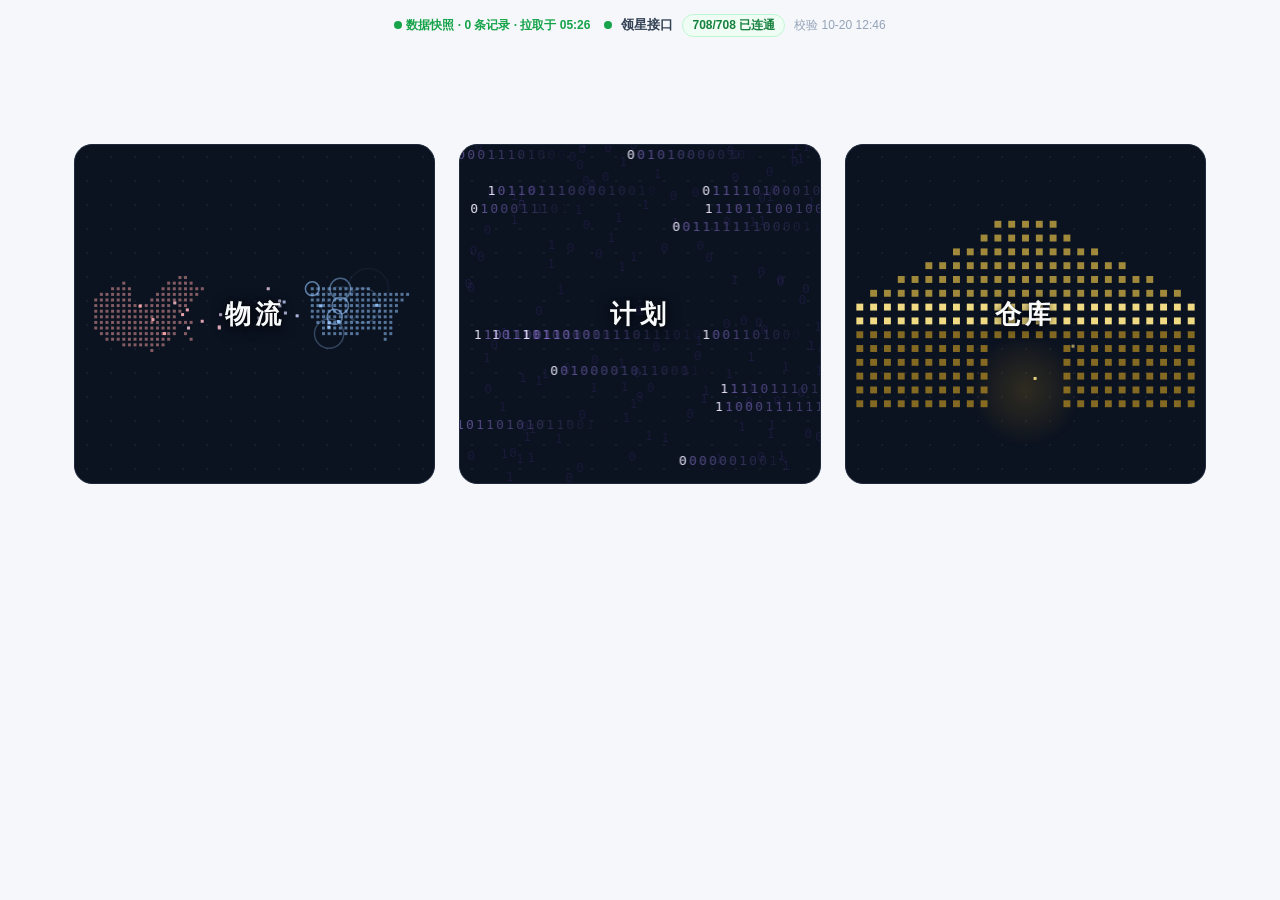
==== logistics-dashboard/dashboard/index.html @ f39ad980 "同步杉迪供应链货流系统最新版本到仓库 - 看板页面：单页静态站（仓库内为脱敏版，剔除业务数据与平台注入段） - 数据链路：共享盘发货记录为主表唯一事实源，领星 ERP 提供库存/货件/采购单/分类账 " ====
<!DOCTYPE html>
<html data-page-node-id="MhVOfF9lLgp8PEhxD1Rsa5" lang="zh-CN">
<head data-page-node-id="8DxBAGJkX2blS8YPZHe8rH">

  <meta data-page-node-id="unreSF4X33IUBxwogfCPiR" charset="UTF-8">
  <meta data-page-node-id="UX1zei6SZRvJuHXsPVFym8" content="width=device-width, initial-scale=1.0" name="viewport">
  <title>杉迪供应链货流 · 物流数据集成系统</title>
  <style data-page-node-id="QYQHDDsooqTMGailxWEiVN" data-pnid-children="C085kpVSDSmalwnov0f2uO">
:root {
  --bg: #f5f7fa;
  --card: #ffffff;
  --ink: #1f2937;
  --muted: #6b7280;
  --line: #e5e7eb;
  --accent: #2563eb;
  --accent-soft: #eff6ff;
  --west: #0ea5e9;
  --east: #f59e0b;
  --central: #10b981;
}

* { box-sizing: border-box; }

body {
  margin: 0;
  font-family: -apple-system, "Segoe UI", "PingFang SC", "Microsoft YaHei", sans-serif;
  background: var(--bg);
  color: var(--ink);
}

.topbar {
  display: flex;
  align-items: baseline;
  gap: 12px;
  padding: 16px 24px;
  background: var(--card);
  border-bottom: 1px solid var(--line);
}
.brand { font-size: 20px; font-weight: 700; }
.subtitle { color: var(--muted); font-size: 13px; }
/* 领星接口联通状态 */
.lx-bar{display:inline-flex;align-items:center;gap:9px;flex-wrap:wrap;font-size:13px;line-height:1.4}
.lx-dot{width:8px;height:8px;border-radius:50%;background:#16a34a;flex:none;animation:lxPulse 1.9s infinite}
.lx-dot.bad{background:#dc2626;animation:none}
.lx-name{color:#334155;font-weight:600}
.lx-pill{display:inline-flex;align-items:center;padding:2px 9px;border-radius:999px;background:#f0fdf4;color:#15803d;font-size:12px;font-weight:700;border:1px solid #bbf7d0;font-variant-numeric:tabular-nums}
.lx-pill.bad{background:#fef2f2;color:#b91c1c;border-color:#fecaca}
.lx-dim{color:#94a3b8;font-size:12px}
@keyframes lxPulse{0%{box-shadow:0 0 0 0 rgba(22,163,74,.5)}70%{box-shadow:0 0 0 6px rgba(22,163,74,0)}100%{box-shadow:0 0 0 0 rgba(22,163,74,0)}}

.grid {
  display: grid;
  grid-template-columns: 1fr;
  gap: 20px;
  padding: 24px;
  max-width: 860px;
  margin: 0 auto;
}

.card {
  background: var(--card);
  border: 1px solid var(--line);
  border-radius: 12px;
  padding: 20px;
  box-shadow: 0 1px 3px rgba(0,0,0,0.04);
}
.card h2 { margin: 0 0 6px; font-size: 16px; }
.hint { color: var(--muted); font-size: 13px; margin: 0 0 14px; }

/* 合并后的宽卡片 */
.card-wide { max-width: 100%; }

/* 在途地图宽屏面板（脱离 .grid，独立最大宽度） */
.wide-panel { max-width: 1280px; margin: 18px auto; padding: 16px; background: var(--card, #fff); border: 1px solid var(--line); border-radius: 12px; box-sizing: border-box; }
.wide-panel #transit-map { overflow-x: auto; }

/* 分组字段集 */
.field-group {
  border: 1px solid var(--line);
  border-radius: 10px;
  padding: 14px 16px 4px;
  margin-bottom: 12px;
  background: #fafbfc;
}
.field-group legend {
  font-size: 13px;
  font-weight: 600;
  color: var(--ink);
  padding: 0 6px;
}

.form-row {
  display: flex;
  flex-wrap: wrap;
  gap: 12px;
  margin-bottom: 12px;
}
.form-row label {
  display: flex;
  flex-direction: column;
  font-size: 12px;
  color: var(--muted);
  gap: 4px;
  flex: 1 1 120px;
}
input, select {
  padding: 8px 10px;
  border: 1px solid var(--line);
  border-radius: 8px;
  font-size: 14px;
  color: var(--ink);
  background: #fff;
}
button {
  background: var(--accent);
  color: #fff;
  border: none;
  padding: 9px 16px;
  border-radius: 8px;
  font-size: 14px;
  cursor: pointer;
}
button:hover { opacity: 0.92; }

.result { margin-top: 14px; font-size: 14px; }
.result table { width: 100%; border-collapse: collapse; margin-top: 8px; }
.result th, .result td {
  border: 1px solid var(--line);
  padding: 7px 8px;
  text-align: center;
  font-size: 13px;
  vertical-align: middle;
}
/* 二级表头：组标题加粗 + 浅色背景 */
.result th {
  background: var(--accent-soft);
  font-weight: 600;
  color: var(--ink);
  white-space: nowrap;
}
/* 二级表头的「副标题行」（"全部/普船/快船"）字号略小 */
.result tr.head-group th { font-size: 14px; background: #dbeafe; }
.result tr:not(.head-group) > th { font-size: 12px; background: var(--accent-soft); }
/* 表格数据行：居中对齐；地区列也居中 */
.result td { text-align: center; }
.result td[class^="region-"] { text-align: center; }

.region-us_west { color: var(--west); font-weight: 600; }
.region-us_east { color: var(--east); font-weight: 600; }
.region-us_central { color: var(--central); font-weight: 600; }
.region-unknown { color: var(--muted); font-weight: 600; }
.placeholder { color: var(--muted); font-style: italic; }

.footer { text-align: center; color: var(--muted); font-size: 12px; padding: 16px; }
/* —— 隐藏开发逻辑说明小字（9/29 用户要求：绑定节点保留仅隐藏，可随时恢复） —— */
.hint, .btn-hint, .sku-hint, .footer { display: none !important; }
[data-page-node-id="SNfjli6IVWQGHlzwJSJJxf"],
[data-page-node-id="VVWMikzuYMNTBccigj26ki"] { display: none !important; }

/* 未填字段高亮 */
.field-error { border-color: #ef4444 !important; box-shadow: 0 0 0 2px rgba(239,68,68,.15); }
.field-error:focus { outline: none; border-color: #ef4444; }

/* 结果信息行 */
.info-row { margin-bottom: 6px; font-size: 14px; }
.info-row.warn { color: #b45309; }
.ok-line { color: #047857; font-weight: 600; margin-bottom: 6px; }
.warn-line { color: #b45309; font-weight: 600; margin-bottom: 6px; }
/* 2026-10-07：价格未确认的货件整条不计入成本，明细行标灰以示区分 */
.result-table tr.row-unpriced td { color: #94a3b8; background: #fcfcfd; }
.result-table tr.row-unpriced td:last-child { color: #b45309; font-weight: 600; }
/* 2026-10-07：价格未确认 → 报错块 */
.cost-err { border: 1px solid #fca5a5; background: #fef2f2; border-radius: 10px;
  padding: 12px 14px; margin: 10px 0 14px; }
.cost-err-h { color: #991b1b; font-weight: 700; font-size: 13.5px; margin-bottom: 6px; }
.cost-err-b { color: #7f1d1d; font-size: 12.5px; line-height: 1.6; margin-bottom: 10px; }
.cost-err-t { background: #fff; }
.cost-err-t th { background: #fee2e2 !important; color: #7f1d1d; }
.cost-err-mf { color: #b91c1c; font-weight: 700; }

/* ⑤ SKU 成本：头条单件运费 + 匹配标签 */
.sku-headline {
  margin: 10px 0;
  padding: 12px 16px;
  background: linear-gradient(135deg, #eef4ff, #f7faff);
  border: 1px solid #cdddf5;
  border-radius: 10px;
  font-size: 20px;
  color: #0f3b73;
}
.sku-headline b { color: #0b5cab; }
.ok-tag {
  display: inline-block; margin-left: 6px; padding: 1px 8px;
  font-size: 12px; border-radius: 999px;
  background: #dcfce7; color: #047857; font-weight: 600;
}
.warn-tag {
  display: inline-block; margin-left: 6px; padding: 1px 8px;
  font-size: 12px; border-radius: 999px;
  background: #fef3c7; color: #b45309; font-weight: 600;
}

/* 导入区按钮行 / 分隔线 */
.btn-row { display: flex; align-items: center; gap: 12px; flex-wrap: wrap; margin-bottom: 10px; }
.sep { border: none; border-top: 1px dashed var(--line); margin: 16px 0; }

/* 测算按钮 + 右侧提示 */
.btn-hint-row {
  display: flex;
  align-items: center;
  justify-content: space-between;
  gap: 16px;
  flex-wrap: wrap;
  margin: 8px 0;
}
.btn-hint {
  color: var(--muted);
  font-size: 13px;
}

/* 卡片②：分类子标题 */
.cat-head {
  margin: 14px 0 6px;
  font-size: 14px;
  color: var(--accent);
  font-weight: 600;
}

/* 卡片③：品类 单选按钮行 */
.radio-row {
  display: flex;
  flex-wrap: wrap;
  gap: 14px;
  align-items: center;
  font-size: 13px;
}
.radio-opt {
  display: inline-flex;
  align-items: center;
  gap: 4px;
  cursor: pointer;
  color: var(--ink);
}
.radio-opt input[type="radio"] {
  width: auto;
  margin: 0;
}

/* ===== 卡片④：在途可视化 ===== */
.stage-chip {
  display: inline-flex;
  align-items: center;
  gap: 4px;
  padding: 2px 8px;
  border-radius: 999px;
  font-size: 12px;
  background: color-mix(in srgb, var(--c) 14%, white);
  border: 1px solid color-mix(in srgb, var(--c) 45%, white);
  color: #0f172a;
  margin-right: 6px;
}
.stage-chip b { font-weight: 700; }

/* 地图缩放控制条 */
.map-controls {
  display: flex;
  align-items: center;
  gap: 8px;
  margin: 6px 0 8px;
}
.map-controls button {
  min-width: 32px;
  height: 30px;
  padding: 0 12px;
  border: 1px solid var(--line, #cbd5e1);
  background: #ffffff;
  border-radius: 8px;
  font-size: 15px;
  font-weight: 700;
  cursor: pointer;
  color: #0f172a;
}
.map-controls button:hover { background: #f1f5f9; }
.map-controls button:active { transform: translateY(1px); }

/* 海上船舶动画：沿航线缓慢航行 */
@keyframes ship-sail {
  0%   { offset-distance: 0%; }
  100% { offset-distance: 100%; }
}
.ship-anim {
  animation: ship-sail 26s linear infinite;
}

/* SVG 内 hover 提示 */
.wh-node:hover text { font-weight: 800; }
.wh-node:hover circle { stroke-width: 3; }

/* 明细表：进仓号列等宽 */
#wh-detail table code { font-size: 11px; background: #f1f5f9; padding: 1px 4px; border-radius: 4px; }

/* ===== 卡片④：点击仓点后的 FBA 货件列表 ===== */
.wh-d-head { display: flex; align-items: baseline; gap: 10px; flex-wrap: wrap; margin: 2px 0 6px; font-size: 14px; }
.wh-title { font-size: 16px; font-weight: 700; }
.wh-region { font-size: 12px; font-weight: 700; color: var(--c, #475569); background: color-mix(in srgb, var(--c, #94a3b8) 14%, white); border: 1px solid color-mix(in srgb, var(--c, #94a3b8) 45%, white); padding: 1px 8px; border-radius: 999px; }
.wh-tot { color: var(--muted); }
.wh-tot b { color: var(--ink); }

.wh-tabs { display: flex; flex-wrap: wrap; gap: 6px; margin: 4px 0 8px; }
.wh-tab {
  font-size: 12px; padding: 3px 10px; border-radius: 999px;
  background: #fff; color: var(--ink); border: 1px solid var(--line);
  cursor: pointer; font-weight: 500;
}
.wh-tab:hover { background: #f1f5f9; }
.wh-tab b { font-weight: 700; }
.wh-tab.active { background: color-mix(in srgb, var(--c, #2563eb) 14%, white); border-color: color-mix(in srgb, var(--c, #2563eb) 55%, white); color: #0f172a; }

.wh-table-wrap {
  max-height: 320px; overflow-y: auto; margin-top: 4px;
  border: 1px solid var(--line); border-radius: 8px; background: #fff;
}
.wh-table { width: 100%; border-collapse: collapse; font-size: 12.5px; }
.wh-table thead th {
  position: sticky; top: 0; z-index: 2;
  background: #f8fafc; border-bottom: 2px solid var(--line);
  padding: 6px 8px; text-align: center; white-space: nowrap; font-weight: 600; color: var(--ink);
}
.wh-table td { border-bottom: 1px solid var(--line); padding: 5px 8px; text-align: center; vertical-align: middle; }
.wh-table tbody tr:hover { background: #f8fafc; }
.fba-code { font-size: 11px; background: #eef2ff; color: #3730a3; padding: 1px 5px; border-radius: 4px; font-weight: 600; }
.wh-table .vessel { text-align: left; max-width: 190px; font-size: 11.5px; color: #0f3b73; }
.d-arr { color: #10b981; font-weight: 600; }
.d-now { color: #f59e0b; font-weight: 700; }
.d-past { color: #94a3b8; }

/* ===== 卡片⑤：C端物流成本统计 ===== */
.cend-tabs { display: flex; flex-wrap: wrap; gap: 8px; margin: 8px 0 4px; }
.cend-tab { padding: 6px 13px; border: 1px solid var(--line); background: #fff; color: var(--ink); border-radius: 6px; cursor: pointer; font-size: 13px; font-weight: 500; }
.cend-tab:hover { background: #f1f5f9; }
.cend-tab.active { background: #2563eb; color: #fff; border-color: #2563eb; }
/* 图例 */
.cend-bars-legend { display: flex; gap: 18px; justify-content: center; align-items: center; font-size: 12px; color: var(--ink); margin: 2px 0 8px; }
.cend-lg { display: inline-flex; align-items: center; gap: 6px; }
.cend-lg i { width: 12px; height: 12px; border-radius: 3px; display: inline-block; }
.lg-25 { background: linear-gradient(180deg, #94a3b8, #64748b); }
.lg-26 { background: linear-gradient(180deg, #60a5fa, #2563eb); }

/* 柱状图：每根柱子的数值紧贴其顶部，按年份配色 */
.cend-bars { display: flex; gap: 56px; align-items: flex-end; justify-content: center; height: 260px; padding: 0 0 2px; border-bottom: 1px solid var(--line); overflow-x: auto; }
.cend-bar-col { flex: 0 0 auto; width: 100px; display: flex; flex-direction: column; justify-content: flex-end; height: 100%; }
.cend-bar-pair { display: flex; gap: 6px; align-items: flex-end; height: 100%; }
.cend-bar-unit { flex: 1; min-width: 40px; max-width: 48px; display: flex; flex-direction: column; align-items: center; justify-content: flex-end; height: 100%; }
.cend-bar-num { font-size: 10px; line-height: 1.3; margin-bottom: 6px; white-space: nowrap; }
.cend-num-25 { color: #64748b; font-weight: 600; }
.cend-num-26 { color: #2563eb; font-weight: 700; }
.cend-bar-single { width: 100%; max-width: 32px; border-radius: 4px 4px 0 0; transition: height .25s ease; min-height: 1.5%; position: relative; }
.cend-bar-25 { background: linear-gradient(180deg, #94a3b8, #64748b); }
.cend-bar-26 { background: linear-gradient(180deg, #60a5fa, #2563eb); box-shadow: 0 0 6px rgba(37,99,235,0.35); }
.cend-bar-tag { position: absolute; left: 0; right: 0; bottom: 3px; text-align: center; font-size: 9px; font-weight: 700; color: #fff; }
.cend-bar-label { font-size: 12px; color: #2563eb; font-weight: 700; margin-top: 8px; text-align: center; line-height: 1.2; }

/* 月度批次摘要卡片 */
.cend-cards { display: grid; grid-template-columns: repeat(auto-fill, minmax(220px, 1fr)); gap: 10px; margin: 6px 0; }
.cend-card { background: #f8fafc; border: 1px solid var(--line); border-radius: 8px; padding: 10px 12px; position: relative; }
.cend-card-hd { font-weight: 600; font-size: 14px; margin-bottom: 6px; color: var(--ink); display: flex; align-items: center; gap: 8px; }
.cend-card-num { display: inline-flex; align-items: center; justify-content: center; min-width: 22px; height: 22px; padding: 0 6px; background: #2563eb; color: #fff; border-radius: 11px; font-size: 12px; font-weight: 700; }
.cend-card-body { display: grid; grid-template-columns: 1fr 1fr 1fr; gap: 4px 8px; margin-bottom: 6px; }
.cend-card-stat { text-align: center; }
.cend-card-stat b { display: block; font-size: 13px; font-weight: 600; color: var(--ink); }
.cend-card-stat span { display: block; font-size: 11px; color: var(--muted); }
.cend-card-ft { font-size: 10px; color: var(--muted); border-top: 1px solid #e2e8f0; padding-top: 5px; }

/* 年度对比表格 */
.cend-metric-hd { background: #f1f5f9; font-size: 15px; font-weight: 700; }
.cend-comp-table th.cend-metric-hd { text-align: center; }
.cend-comp-table th, .cend-comp-table td { padding: 7px 10px; text-align: right; font-size: 13px; }
.cend-comp-table th:first-child, .cend-comp-table td:first-child { text-align: left; }
.cend-comp-table td:first-child { font-size: 16px; font-weight: 700; color: #2563eb; white-space: nowrap; }
.cend-col-26 { font-weight: 700; color: var(--ink); }
.t-up { color: #dc2626; font-weight: 600; }   /* 涨(红) - 成本涨=坏 */
.t-down { color: #16a34a; font-weight: 600; } /* 跌(绿) - 成本降=好 */
.cend-total-row { margin-top: 8px; font-size: 13px; }
.cend-est-tag { display: inline-block; font-size: 10px; font-weight: 600; color: #b45309; background: #fef3c7; border: 1px solid #fcd34d; border-radius: 4px; padding: 0 4px; margin-left: 4px; vertical-align: 1px; }
.cend-est-note { margin-top: 8px; font-size: 12px; color: #b45309; background: #fffbeb; border: 1px solid #fde68a; border-radius: 6px; padding: 6px 10px; }
.cend-card-hd .cend-est-tag { margin-left: 2px; }

/* ===== R1 口径提示字清理（2026-11-02） ===== */
</style>
  <style data-page-node-id="fDCrHny9kqsCMuxXLuT5m0" data-pnid-children="OgjblRI9PhjHZtt8eeHm79">
    /* 内联兜底：!important 确保即使 CSS 缓存也生效 */
    .cend-bars { height: 260px !important; gap: 56px !important; }
    .cend-bar-num { font-size: 10px !important; line-height: 1.3 !important; margin-bottom: 6px !important; }
    .cend-bar-label { font-size: 12px !important; color: #2563eb !important; font-weight: 700 !important; margin-top: 8px !important; }
    .cend-comp-table td:first-child { font-size: 16px !important; font-weight: 700 !important; color: #2563eb !important; }
    /* 弹窗内表格框线兜底：!important 防宿主样式覆盖 */
    .sp-modal-body table { width: 100% !important; border-collapse: collapse !important; margin-top: 8px !important; }
    .sp-modal-body th, .sp-modal-body td { border: 1px solid #cbd5e1 !important; padding: 7px 8px !important; text-align: center !important; font-size: 13px !important; vertical-align: middle !important; }
    .sp-modal-body th { background: #eff6ff !important; font-weight: 600 !important; color: #0f172a !important; white-space: nowrap !important; }
    .sp-modal-body tr.head-group th { background: #dbeafe !important; font-size: 14px !important; }
    .sp-modal-body tr:not(.head-group) > th { background: #eff6ff !important; font-size: 12px !important; }
    .sp-modal-body td { text-align: center !important; }
    /* ⑥ SKU 批次在途（已合并进 ② 卡片，作为子区块） */
    #sku-panel.sku-merged { margin-top: 20px !important; padding-top: 16px !important; border-top: 2px dashed #cbd5e1 !important; }
    .sku-err { background: #fef2f2 !important; border: 1px solid #fecaca !important; color: #b91c1c !important; font-size: 13px !important; padding: 9px 12px !important; border-radius: 8px !important; margin-bottom: 12px !important; line-height: 1.6 !important; }

    /* 全部在途（主表实时）汇总卡片 */
    .sku-summary { background: #fff !important; border: 1px solid #e2e8f0 !important; border-radius: 12px !important; padding: 14px 16px !important; margin-bottom: 14px !important; }
    .sku-sum-head { display: flex; align-items: baseline; justify-content: space-between; margin-bottom: 10px !important; }
    .sku-sum-title { font-size: 15px; font-weight: 700; color: #1e293b; }
    .sku-sum-sub { font-size: 12px; color: #64748b; }
    .sku-sum-big { display: flex; align-items: baseline; gap: 8px; margin-bottom: 12px !important; }
    .sku-sum-big > b { font-size: 13px; font-weight: 600; color: #475569; }
    .sku-sum-big > span { font-size: 26px; font-weight: 800; color: #1e40af; font-variant-numeric: tabular-nums; }
    .sku-sum-grid { display: grid; grid-template-columns: repeat(4, 1fr); gap: 10px; margin-bottom: 12px !important; }
    .sku-sum-cell { background: #f8fafc !important; border: 1px solid #eef2f7 !important; border-radius: 9px !important; padding: 10px !important; text-align: center; }
    .sku-sum-cell > span { display: block; font-size: 12px; color: #64748b; margin-bottom: 4px !important; }
    .sku-sum-cell > b { font-size: 18px; font-weight: 800; color: #334155; font-variant-numeric: tabular-nums; }
    .sku-sum-cell.reg > b { color: #1e40af; }
    /* —— 卡片可点击 + 下钻弹窗 —— */
    .sku-sum-cell { cursor: pointer; transition: transform 160ms ease-out, background-color 160ms ease-out, border-color 160ms ease-out; }
    .sku-sum-cell:active { transform: scale(0.98); }
    .sku-sum-cell:focus-visible { outline: 2px solid #1e40af; outline-offset: 2px; }
    @media (hover: hover) and (pointer: fine) {
      .sku-sum-cell:hover { background: #f1f5f9 !important; border-color: #dbe3ee !important; }
    }
    .sku-sum-modal { position: fixed; inset: 0; z-index: 9999; opacity: 0; visibility: hidden; pointer-events: none;
      transition: opacity 150ms ease-out, visibility 0s linear 150ms; }
    .sku-sum-modal.on { opacity: 1; visibility: visible; pointer-events: auto; transition: opacity 200ms ease-out; }
    .sku-sum-modal .ov { position: absolute; inset: 0; background: rgba(15, 23, 42, 0.45); }
    .sku-sum-modal .panel { position: absolute; left: 50%; top: 50%; transform: translate(-50%, -50%) scale(0.96);
      width: min(1040px, calc(100vw - 32px)); max-height: 84vh; display: flex; flex-direction: column;
      background: #fff; border-radius: 14px; box-shadow: 0 24px 64px rgba(15, 23, 42, 0.28);
      transition: transform 200ms ease-out; }
    .sku-sum-modal.on .panel { transform: translate(-50%, -50%) scale(1); }
    .sku-sum-modal .mhead { display: flex; align-items: center; justify-content: space-between; padding: 13px 16px 9px; }
    .sku-sum-modal .mtitle { font-size: 15px; font-weight: 700; color: #1e293b; }
    .sku-sum-modal .msub { font-size: 12px; color: #64748b; margin-left: 8px; font-weight: 400; }
    .sku-sum-modal .mclose { width: 30px; height: 30px; border: 0; border-radius: 999px; background: transparent;
      color: #64748b; font-size: 15px; line-height: 1; cursor: pointer;
      transition: transform 160ms ease-out, background-color 160ms ease-out; }
    .sku-sum-modal .mclose:hover { background: #f1f5f9; color: #1e293b; }
    .sku-sum-modal .mclose:active { transform: scale(0.94); }
    .sku-sum-modal .tblwrap { overflow: auto; border-top: 1px solid #eef2f7; }
    .sku-sum-modal table { width: 100%; border-collapse: collapse; font-size: 12.5px; }
    .sku-sum-modal th { position: sticky; top: 0; z-index: 1; background: #f8fafc; text-align: left; font-weight: 600;
      color: #64748b; padding: 8px 12px; border-bottom: 1px solid #e2e8f0; white-space: nowrap; }
    .sku-sum-modal td { padding: 7px 12px; border-bottom: 1px solid #f1f5f9; color: #334155; }
    .sku-sum-modal td.num, .sku-sum-modal th.num { text-align: right; font-variant-numeric: tabular-nums; }
    .sku-sum-modal .mfoot { padding: 9px 16px 12px; font-size: 12px; color: #64748b; border-top: 1px solid #eef2f7; }
    /* —— 「SKU 明细（在途）」改版 2026-09-30：SKU 级明细 + SPU 筛选 + 模糊搜索 + 框线 + 冻结表头/首列 —— */
    .sku-dtool { display: flex; align-items: center; gap: 10px; flex-wrap: wrap; padding: 10px 16px 8px; }
    .sku-dtool > label { font-size: 12px; color: #64748b; display: inline-flex; align-items: center; gap: 6px; white-space: nowrap; }
    .sku-dtool select, .sku-dtool input[type="text"] { padding: 7px 10px; border: 1px solid #cbd5e1; border-radius: 8px;
      font-size: 13px; font-family: inherit; background: #fff; color: #0f172a; }
    .sku-dtool select { min-width: 180px; }
    .sku-dtool input[type="text"] { flex: 1 1 260px; min-width: 220px; }
    .sku-dtool input[type="text"]:focus, .sku-dtool select:focus { outline: 2px solid #bfdbfe; outline-offset: 1px; }
    .sku-dcnt { font-size: 12px; color: #64748b; margin-left: auto; white-space: nowrap; font-variant-numeric: tabular-nums; }
    /* 框线分割 + 冻结表头 / 冻结首列（参考月份明细 .sku-table） */
    .sku-sum-modal table.sku-dtable { border-collapse: separate; border-spacing: 0; }
    .sku-sum-modal table.sku-dtable th, .sku-sum-modal table.sku-dtable td {
      border: 1px solid #cbd5e1; padding: 7px 10px; font-size: 13px; text-align: center; vertical-align: middle;
      background: #fff; line-height: 1.4; box-sizing: border-box; }
    .sku-sum-modal table.sku-dtable thead th { position: sticky; top: 0; z-index: 3; background: #eff6ff;
      font-weight: 600; color: #0f172a; white-space: nowrap; }
    .sku-sum-modal table.sku-dtable th.sku-dsku, .sku-sum-modal table.sku-dtable td.sku-dsku {
      position: sticky; left: 0; z-index: 2; background: #fff; text-align: left; white-space: nowrap;
      font-weight: 700; color: #1e293b; min-width: 170px; }
    .sku-sum-modal table.sku-dtable thead th.sku-dsku { z-index: 4; background: #eff6ff; }
    .sku-sum-modal table.sku-dtable th.sku-dname, .sku-sum-modal table.sku-dtable td.sku-dname {
      text-align: left; color: #475569; min-width: 150px; max-width: 280px; }
    .sku-sum-modal table.sku-dtable td.sku-dname { overflow: hidden; text-overflow: ellipsis; white-space: nowrap; }
    .sku-sum-modal table.sku-dtable th.sku-dnum, .sku-sum-modal table.sku-dtable td.sku-dnum {
      text-align: right; font-variant-numeric: tabular-nums; min-width: 82px; }
    .sku-sum-modal table.sku-dtable td { color: #334155; }
    .sku-sum-modal table.sku-dtable tbody tr:hover td { background: #f8fafc; }
    .sku-sum-modal table.sku-dtable tbody tr:hover td.sku-dsku { background: #f1f5f9; }
    .sku-sum-modal table.sku-dtable td.sku-dempty { color: #94a3b8; padding: 18px 10px; }

    @media (prefers-reduced-motion: reduce) {
      .sku-sum-cell, .sku-sum-modal, .sku-sum-modal .panel, .sku-sum-modal .mclose { transition: none; }
    }
    /* 卡片下钻样式结束 */

    /* 月份卡片横排 */
    .sku-month-row { display: flex; gap: 10px; overflow-x: auto; padding: 4px 0 16px; -webkit-overflow-scrolling: touch; }
    .sku-month-row::-webkit-scrollbar { height: 6px; }
    .sku-month-row::-webkit-scrollbar-thumb { background: #cbd5e1; border-radius: 3px; }
    .sku-month-card { flex: 0 0 140px; padding: 14px 12px; border: 2px solid #e2e8f0; border-radius: 12px; background: #fff; cursor: pointer; text-align: center; transition: all .2s; font-family: inherit; }
    .sku-month-card:hover { border-color: #3b82f6; box-shadow: 0 4px 12px rgba(59,130,246,.15); transform: translateY(-2px); }
    .sku-month-card:active { transform: translateY(0); }
    .sku-mc-title { font-size: 18px; font-weight: 800; color: #1e40af; margin-bottom: 8px; }
    .sku-mc-stats { display: flex; flex-direction: column; gap: 4px; font-size: 12px; color: #64748b; }
    .sku-mc-stats span b { color: #334155; font-weight: 700; }

    /* 弹窗内工具栏 & 芯片 */
    .sku-mtoolbar { display: flex; gap: 8px; flex-wrap: wrap; align-items: center; margin-bottom: 10px; }
    .sku-mtoolbar input[type="text"], .sku-mtoolbar select { padding: 7px 10px; border: 1px solid #cbd5e1; border-radius: 8px; font-size: 13px; }
    .sku-mtoolbar button[type="button"] { padding: 7px 14px; border: 1px solid #cbd5e1; border-radius: 8px; background: #f1f5f9; cursor: pointer; font-size: 13px; font-family: inherit; }
    .sku-mtoolbar button[type="button"]:hover { background: #e2e8f0; }
    .sku-btn-primary { background: #2563eb !important; color: #fff !important; border-color: #1d4ed8 !important; font-weight: 700 !important; }
    .sku-btn-primary:hover { background: #1d4ed8 !important; }
    .sku-btn-xls { background: #16a34a !important; border-color: #15803d !important; }
    .sku-btn-xls:hover { background: #15803d !important; }
    .sku-mchips { display: flex; gap: 6px; flex-wrap: wrap; margin-bottom: 12px; }
    .sku-mtip { font-size: 12px; color: #94a3b8; margin-top: 8px; }

    /* 批次横向对比表 */
    /* sku-scroll-x 不能再有 overflow，否则会创建滚动容器，sticky 失效 */
    .sku-scroll-x { margin: 0 -4px; padding: 0 4px 8px; }
    .sku-scroll-x::-webkit-scrollbar { height: 6px; }
    .sku-scroll-x::-webkit-scrollbar-thumb { background: #cbd5e1; border-radius: 3px; }
    .sku-compare { border-collapse: separate; border-spacing: 0; width: 100%; min-width: 600px; }
    .sku-compare thead th { position: sticky; top: 0; z-index: 2; background: #f8fafc !important; }
    .sku-cmetric { text-align: left !important; font-weight: 700 !important; color: #334155 !important; min-width: 90px; position: sticky; left: 0; z-index: 1; background: #fff !important; }
    .sku-col-batch, .sku-col-total { text-align: center !important; min-width: 100px; white-space: nowrap; font-size: 13px !important; vertical-align: middle !important; }
    .sku-col-total { background: #eff6ff !important; font-weight: 800 !important; color: #1e40af !important; border-left: 2px solid #bfdbfe !important; }
    /* 双面板冻结：上 4 行冻结头（不滚） / 下 SKU 数据独立垂直滚 */
    .sku-grid-wrap { display: flex; flex-direction: column; max-height: 62vh; border: 1px solid #cbd5e1; border-radius: 8px; overflow: hidden; background: #fff; }
    .sku-grid-frozen { flex: 0 0 auto; overflow: hidden; background: #f8fafc; position: relative; z-index: 2; }
    .sku-grid-data-wrap { flex: 1 1 auto; overflow-x: hidden; overflow-y: auto; position: relative; }
    .sku-table { width: 100% !important; border-collapse: separate !important; border-spacing: 0; table-layout: fixed; }
    .sku-table th, .sku-table td { border: 1px solid #cbd5e1 !important; padding: 7px 10px !important; font-size: 13px !important; text-align: center !important; vertical-align: middle !important; box-sizing: border-box; line-height: 1.4; }
    .sku-grid-frozen .sku-table th { background: #eff6ff !important; font-weight: 600 !important; white-space: nowrap !important; }
    .sku-grid-frozen .sku-sumrow td { background: #f8fafc !important; font-weight: 600 !important; color: #475569 !important; }
    .sku-gmetric { text-align: left !important; font-weight: 700 !important; color: #334155 !important; min-width: 160px; max-width: 200px; white-space: nowrap; overflow: hidden; text-overflow: ellipsis; }
    .sku-fba-h { min-width: 130px; max-width: 180px; text-align: left !important; }
    .sku-fba-cell { font-weight: 600 !important; color: #475569 !important; font-size: 12px !important; max-width: 180px; white-space: nowrap; overflow: hidden; text-overflow: ellipsis; }
    .sku-fba-cell:hover { background: #fef3c7 !important; cursor: help; }
    /* FBA 悬浮气泡 */
    /* R1 口径提示字清理（2026-11-02）：删空后不留空行 */
    .sku-hint:empty, .placeholder:empty { display: none !important; }
    .sku-fba-tooltip { position: absolute; z-index: 99999; background: rgba(255, 255, 255, .68); color: #16212e; border: 1px solid rgba(255, 255, 255, .65); border-radius: 10px; padding: 10px 14px; -webkit-backdrop-filter: blur(20px) saturate(180%); backdrop-filter: blur(20px) saturate(180%); box-shadow: 0 12px 32px rgba(15,23,42,.16), 0 1px 2px rgba(15,23,42,.05), inset 0 1px 0 rgba(255,255,255,.9); max-width: 320px; max-height: 320px; overflow: auto; user-select: text; -webkit-user-select: text; font-size: 12.5px; line-height: 1.6; }
    .sku-fba-tooltip-title { color: #0d3b5c; font-weight: 700; font-size: 12px; margin-bottom: 6px; padding-bottom: 5px; border-bottom: 1px solid rgba(15,23,42,.12); user-select: none; }
    .sku-fba-tooltip-list { font-family: Consolas, 'Courier New', monospace; }
    .sku-fba-tooltip-item { padding: 2px 0; cursor: text; }
    .sku-fba-tooltip-item:hover { color: #0d3b5c; background: rgba(13,59,92,.08); padding-left: 4px; padding-right: 4px; margin: 0 -4px; border-radius: 3px; }
    /* ===== SKU 批次在途 · 数据格子悬停卡片 v4（白色磨砂玻璃，2026-11-02）===== */
    /* 母版 = .sku-fba-tooltip（货件编号气泡）；这里只放宽尺寸 + 补结构类，不改视觉。 */
    .sku-cell-tip { max-width: 380px; max-height: 340px; padding: 12px 14px; }
    .sku-cell-tip-head { display: grid; grid-template-columns: 1fr 56px 56px; gap: 8px;
      font-size: 11px; color: #5c6b7a; padding-bottom: 6px; margin-bottom: 8px;
      border-bottom: 1px solid rgba(15,23,42,.12); }
    .sku-cell-tip-head span:nth-child(2), .sku-cell-tip-head span:nth-child(3) { text-align: right; }
    .sku-cell-tip-item { display: grid; grid-template-columns: 1fr 56px 56px; gap: 8px;
      align-items: center; padding: 3px 0; font-size: 12.5px; }
    .sku-cell-tip-item:hover { color: #0d3b5c; background: rgba(13,59,92,.08); margin: 0 -4px;
      padding-left: 4px; padding-right: 4px; border-radius: 3px; }
    .sku-cell-tip-fba { display: flex; align-items: center; gap: 5px; min-width: 0;
      font-family: Consolas, 'Courier New', monospace; color: #16212e; }
    .sku-cell-tip-fba .sku-fba-dot { flex: none; }
    .sku-cell-tip-ship { color: #16212e; text-align: right; font-variant-numeric: tabular-nums; }
    .sku-cell-tip-in { text-align: right; font-variant-numeric: tabular-nums; }
    .sku-cell-tip-in.in { color: #10b981; }
    .sku-cell-tip-in.tr { color: #97a4b0; }
    .sku-cell-tip-total { display: flex; align-items: baseline; gap: 8px;
      border-top: 1px solid rgba(15,23,42,.12); margin-top: 6px; padding-top: 6px;
      font-size: 11px; color: #5c6b7a; }
    .sku-cell-tip-total span:nth-child(2) { flex: 1; text-align: right; }
    .sku-cell-tip-total span:nth-child(3) { font-size: 13px; font-weight: 700; color: #0d3b5c;
      text-align: right; font-variant-numeric: tabular-nums; }
    .sku-grid-frozen .sku-gmetric { background: #f1f5f9 !important; text-align: center !important; }
    .sku-grid-data .sku-gmetric { background: #fff !important; text-align: center !important; }
    .sku-col-batch, .sku-col-total { text-align: center !important; min-width: 100px; white-space: nowrap; }
    .sku-col-total { background: #eff6ff !important; font-weight: 800 !important; color: #1e40af !important; }
    .sku-grid-data .sku-num { text-align: center !important; font-size: 13px !important; vertical-align: middle !important; }
    .sku-total { font-weight: 700 !important; }
    .ks-nav { max-width: 1280px; margin: 12px auto 0; display: flex; flex-wrap: wrap; gap: 8px; }
    .ks-nav a { font-size: 12px; font-weight: 600; padding: 4px 12px; border-radius: 999px; border: 1px solid var(--line); background: #fff; color: #1e40af; text-decoration: none; }
    .ks-nav a:hover { background: #eff6ff; }
    .sku-chips { display: flex; flex-wrap: wrap; gap: 8px; margin: 10px 0 14px; }
    .sku-chip { font-size: 12px; padding: 3px 10px; border-radius: 999px; border: 1px solid var(--line); background: var(--accent-soft, #eff6ff); font-weight: 600; }
    .sku-chip.clickable { cursor: pointer; color: #1e40af; font-family: inherit; transition: all .15s; }
    .sku-chip.clickable:hover { background: #dbeafe !important; border-color: #93c5fd !important; }
    .sku-chip.active { background: #2563eb !important; color: #fff !important; border-color: #2563eb !important; }
    .sku-crumb { font-size: 12px !important; color: #64748b !important; margin: 0 0 10px !important; line-height: 1.8 !important; }
    .sku-crumb-tip { font-size: 12px; font-weight: 700; color: #334155; align-self: center; }
    .sku-back { font-size: 11px !important; padding: 2px 9px !important; border-radius: 999px !important; border: 1px solid #cbd5e1 !important; background: #f8fafc !important; color: #334155 !important; cursor: pointer; margin-right: 4px; }
    .sku-back:hover { background: #e2e8f0 !important; }
    .sku-table tr.row-click { cursor: pointer; }
    .sku-table tr.row-click:hover td { background: #f0f7ff !important; }
    .arr-yes { color: #16a34a !important; font-weight: 700 !important; }
    .arr-est { color: #d97706 !important; font-weight: 600 !important; }
    .arr-no { color: #94a3b8 !important; }
    .sku-legend { font-weight: 500 !important; color: #64748b !important; background: transparent !important; border-color: transparent !important; }
    .sku-toolbar { display: flex; gap: 10px; flex-wrap: wrap; align-items: center; margin-bottom: 12px; }
    .sku-toolbar input[type="text"], .sku-toolbar select { padding: 7px 10px; border: 1px solid var(--line); border-radius: 8px; font-size: 13px; }
    .sku-stage { display: inline-block; padding: 1px 8px; border-radius: 6px; font-size: 11px; font-weight: 700; white-space: nowrap; }
    .stage-signed { background: #dcfce7 !important; color: #166534 !important; }
    .stage-mixed { background: #ede9fe !important; color: #5b21b6 !important; }
    .stage-atport { background: #fef3c7 !important; color: #92400e !important; }
    .stage-sea { background: #dbeafe !important; color: #1e40af !important; }
    .stage-noship { background: #f1f5f9 !important; color: #475569 !important; }
    .stage-unmatched { background: #fee2e2 !important; color: #991b1b !important; }
    .sku-scroll { max-height: 62vh; overflow: auto; }
    .sku-table { width: 100% !important; border-collapse: collapse !important; margin-top: 8px !important; }
    .sku-table th, .sku-table td { border: 1px solid #cbd5e1 !important; padding: 7px 10px !important; font-size: 13px !important; text-align: center !important; vertical-align: middle !important; }
    .sku-table th { background: #eff6ff !important; font-weight: 600 !important; white-space: nowrap !important; position: sticky; top: 0; }
    .sku-table td:first-child { white-space: nowrap; }
    .sku-pager { margin-top: 10px; display: flex; gap: 8px; align-items: center; justify-content: center; font-size: 13px; }
    .sku-pager button { padding: 5px 14px; border: 1px solid var(--line); background: transparent; border-radius: 8px; cursor: pointer; color: var(--ink, #111); }
    .sku-hint { color: var(--muted); font-size: 12px; margin-top: 6px; }
  </style>
<style data-page-node-id="mHvJoAC1R1fjU0qDQoqMnc" data-pnid-children="la9gEl4zpNgbicnRZWFufe">
      .live-dot { display:inline-block; width:8px; height:8px; border-radius:50%; background:#16a34a; margin-right:4px; animation: livePulse 1.6s infinite; }
      @keyframes livePulse { 0%{opacity:1} 50%{opacity:.35} 100%{opacity:1} }
      .snapshot-tag { display:inline-block; background:#fef3c7; color:#92400e; border:1px solid #fbbf24; border-radius:6px; font-size:11px; padding:1px 8px; margin-left:8px; font-weight:600; }
      /* ①② 卡片同行横排，⑥ 在 ② 下方，③ 独占整行 */
      .grid { grid-template-columns: 1fr 1fr !important; max-width: 1280px !important; }
      #card-avg { grid-column: 1 / -1; }
      @media (max-width: 960px) { .grid { grid-template-columns: 1fr !important; } }
      /* 测算结果模态浮层 */
      .sp-modal-overlay { position: fixed; inset: 0; background: rgba(15,23,42,.45); display: none; align-items: flex-start; justify-content: center; z-index: 99999; padding: 5vh 16px 24px; overflow-y: auto; }
      .sp-modal-overlay.sp-open { display: flex; }
      .sp-modal { background: var(--card, #fff); border: 1px solid var(--line); border-radius: 14px; width: 100%; max-width: 1200px; box-shadow: 0 24px 64px rgba(0,0,0,.28); animation: spModalIn .18s ease-out; }
      @keyframes spModalIn { from { transform: translateY(14px); opacity: 0; } to { transform: none; opacity: 1; } }
      .sp-modal-head { display: flex; align-items: center; justify-content: space-between; padding: 12px 20px; border-bottom: 1px solid var(--line); }
      .sp-modal-title { font-size: 16px; font-weight: 700; }
      .sp-modal-close { border: 1px solid var(--line); background: transparent; border-radius: 8px; width: 32px; height: 32px; font-size: 16px; line-height: 1; cursor: pointer; color: var(--ink, #111); display: flex; align-items: center; justify-content: center; padding: 0; flex: 0 0 32px; }
      .sp-modal-close:hover { background: var(--accent-soft, #eff6ff); }
      .sp-modal-body { padding: 18px 20px; max-height: 74vh; overflow-y: auto; font-size: 14px; }
      /* 弹窗内表格：与 .result 表格同款框线分列 */
      .sp-modal-body table { width: 100%; border-collapse: collapse; margin-top: 8px; }
      .sp-modal-body th, .sp-modal-body td {
        border: 1px solid var(--line);
        padding: 7px 8px;
        text-align: center;
        font-size: 13px;
        vertical-align: middle;
      }
      .sp-modal-body th { background: var(--accent-soft); font-weight: 600; color: var(--ink); white-space: nowrap; }
      .sp-modal-body tr.head-group th { font-size: 14px; background: #dbeafe; }
      .sp-modal-body tr:not(.head-group) > th { font-size: 12px; background: var(--accent-soft); }
      .sp-modal-body td { text-align: center; }
      .sp-modal-body td[class^="region-"] { text-align: center; }
      /* ①② 原地结果容器改由弹窗承载（容器节点保留，仅隐藏） */
      #freight-result, #sku-cost-result { display: none; }
    </style>
    <style data-page-node-id="Zik10QpC5LfshmXIS2gHC3" data-pnid-children="kEIbFoPh8nGceUV4RviFJ4">
/* ===== lv1 一级页门禁：默认只显示两张一级卡；点「物流」展开看板 / 点「计划」显示空占位 ===== */
/* 货流中台只属于一级首页：locked 时显示；进入物流/计划/仓库任一功能层一律隐藏（三种入口行为一致） */
body.lv1-locked > *:not(#lv1Menu):not(#lv1Status):not(#flowMate){display:none !important;}
body:not(.lv1-locked) #flowMate{display:none !important;}
body.lv1-plan > *:not(#lv1Menu):not(#lv1PlanLayer){display:none !important;}
body.lv1-wh > *:not(#lv1Menu):not(#lv1WhLayer){display:none !important;}
body.lv1-locked #lv1Menu{margin-top:16vh;}

/* ===== lv1 首页状态条：实时连接 + 领星接口（只在 lv1 一级首页显示，功能页不显示） ===== */
#lv1Status{display:none;}
body.lv1-locked #lv1Status{
  position:fixed;top:14px;left:0;right:0;z-index:80;
  display:flex;align-items:center;justify-content:center;gap:14px;flex-wrap:wrap;
  line-height:1.4;pointer-events:none;
}
body.lv1-locked #lv1Status #live-status{margin-left:0 !important;}

.lv1-plan-layer{display:none;max-width:1180px;margin:18px auto 40px;padding:0 24px;}
body.lv1-plan .lv1-plan-layer{display:block;}
.lv1-wh-layer{display:none;max-width:1180px;margin:18px auto 40px;padding:0 24px;}
body.lv1-wh .lv1-wh-layer{display:block;}
.lv1-plan-head{display:flex;flex-direction:column;gap:6px;margin:6px 0 14px;}
.lv1-plan-title{font-size:22px;font-weight:700;color:#334155;letter-spacing:3px;}
.lv1-plan-sub{font-size:13px;color:#94a3b8;letter-spacing:1px;}
.lv1-base-grid{display:grid;grid-template-columns:1fr 1fr;gap:18px;}
.lv1-base-card{background:#fff;border:1px solid #e2e8f0;border-radius:14px;padding:16px 18px;box-shadow:0 1px 3px rgba(15,23,42,.05);}
.lv1-base-h{margin:0 0 10px;font-size:15px;font-weight:700;color:#1e293b;display:flex;align-items:center;gap:8px;flex-wrap:wrap;}
.lv1-base-tag{font-size:11px;font-weight:600;color:#64748b;background:#f1f5f9;border-radius:999px;padding:2px 10px;letter-spacing:.5px;}
.lv1-base-body{font-size:13px;color:#334155;}
/* 计划层内的功能⑥「SKU 批次在途」（DOM 移入 FBA 库存卡内部空位）：融入宿主卡——透明底无边框，仅虚线分隔；2id 选择器压过 .sku-merged 的 !important */
#lv1PlanLayer #sku-panel.sku-in-plan{background:transparent !important;border:0 !important;border-top:1px dashed #cbd5e1 !important;border-radius:0 !important;padding:0 !important;padding-top:14px !important;margin-top:14px !important;box-shadow:none !important;}
/* 计划模式下放行 SKU v4 挂 body 的浮层（FBA tooltip / 导出兜底框），否则被门禁隐藏 */
body.lv1-plan > .sku-fba-tooltip{display:block !important;}
body.lv1-plan > #sku-csv-overlay{display:flex !important;}
.lv1-base-body table{width:100%;border-collapse:collapse;font-size:12px;}
.lv1-base-body th,.lv1-base-body td{border-bottom:1px solid #eef2f7;padding:6px 8px;text-align:right;white-space:nowrap;}
.lv1-base-body th:first-child,.lv1-base-body td:first-child{text-align:left;}
.lv1-base-body thead th{background:#f8fafc;color:#475569;font-weight:600;}
.lv1-base-body tr.lv1-total td{font-weight:700;border-top:2px solid #e2e8f0;background:#f8fafc;}
.lv1-base-empty{border:1.5px dashed #cbd5e1;border-radius:10px;background:#f8fafc;color:#94a3b8;font-size:12px;line-height:1.9;padding:18px;text-align:center;}
.lv1-base-note{margin-top:8px;font-size:11px;color:#94a3b8;line-height:1.7;}
@media (max-width:860px){ .lv1-base-grid{grid-template-columns:1fr;} }
/* ===== 仓库层（#lv1WhLayer）：本地仓库存明细 + FBA 仓库明细 ===== */
#lv1WhLayer .wh-block{margin-top:22px;}
#lv1WhLayer .wh-block:first-of-type{margin-top:0;}
#lv1WhLayer .wh-bar{display:flex;align-items:center;gap:10px;flex-wrap:wrap;margin:0 0 12px;}
#lv1WhLayer .wh-bar .lv1-base-h{margin:0;}
#lv1WhLayer .wh-bar-spacer{flex:1 1 auto;}
#lv1WhLayer .wh-chip{font:inherit;font-size:12px;padding:4px 12px;border-radius:999px;cursor:pointer;
  border:1px solid #e2e8f0;background:#fff;color:#475569;white-space:nowrap;}
#lv1WhLayer .wh-chip:hover{border-color:#cbd5e1;color:#1e293b;}
#lv1WhLayer .wh-chip.on{background:#1e293b;border-color:#1e293b;color:#f8fafc;font-weight:600;}
#lv1WhLayer .wh-search{font:inherit;font-size:12px;padding:5px 11px;border-radius:8px;width:190px;
  border:1px solid #e2e8f0;color:#334155;background:#fff;}
#lv1WhLayer .wh-search:focus{outline:none;border-color:#94a3b8;}
#lv1WhLayer .wh-pager{display:flex;align-items:center;gap:10px;flex-wrap:wrap;margin-top:12px;font-size:12px;color:#64748b;}
#lv1WhLayer .wh-pager button{font:inherit;font-size:12px;padding:4px 12px;border-radius:8px;cursor:pointer;
  border:1px solid #e2e8f0;background:#fff;color:#334155;}
#lv1WhLayer .wh-pager button:disabled{opacity:.4;cursor:default;}
#lv1WhLayer .wh-scroll{overflow-x:auto;}
#lv1WhLayer .wh-scroll table{min-width:100%;}
#lv1WhLayer .wh-num{font-variant-numeric:tabular-nums;}
#lv1WhLayer .wh-money{font-variant-numeric:tabular-nums;}
#lv1WhLayer .wh-dim{color:#94a3b8;}
#lv1WhLayer .wh-bar-note{font-size:11px;color:#94a3b8;line-height:1.7;margin-top:8px;}
/* 库龄分段条：>180 天标红，90~180 标橙，其余灰蓝 */
#lv1WhLayer .wh-age{display:flex;height:8px;border-radius:999px;overflow:hidden;background:#f1f5f9;min-width:180px;}
#lv1WhLayer .wh-age i{display:block;height:100%;}
#lv1WhLayer .wh-age i.a1{background:#cbd5e1;}
#lv1WhLayer .wh-age i.a2{background:#93c5fd;}
#lv1WhLayer .wh-age i.a3{background:#fbbf24;}
#lv1WhLayer .wh-age i.a4{background:#fb7185;}
#lv1WhLayer .wh-age i.a5{background:#e11d48;}
#lv1WhLayer .wh-age-key{font-size:11px;color:#94a3b8;margin-top:6px;line-height:1.8;}
#lv1WhLayer .wh-age-key b{font-weight:600;color:#475569;}
@media (max-width:860px){ #lv1WhLayer .wh-search{width:100%;} }
/* ===== 本地仓汇总 / 库龄结构 两卡放大（2026-10-21 用户要求）：单列全宽 + 更大字号与库龄条 ===== */
/* ===== 合并卡：国内仓库数量与库龄结构汇总（2026-10-21） ===== */
#lv1WhLayer #whLocalMerged{padding:26px 30px 24px;}
#lv1WhLayer .wh-m-head{display:flex;align-items:baseline;gap:12px;flex-wrap:wrap;}
#lv1WhLayer .wh-m-head h1{margin:0;font-size:21px;font-weight:700;letter-spacing:.2px;color:#16212e;}
#lv1WhLayer .wh-m-tag{font-size:12px;color:#97a4b0;font-variant-numeric:tabular-nums;padding:2px 9px;border:1px solid #e6ebf0;border-radius:999px;}
#lv1WhLayer .wh-kpis{display:flex;gap:52px;flex-wrap:wrap;margin:22px 0 2px;}
#lv1WhLayer .wh-kpi{min-width:150px;}
#lv1WhLayer .wh-kpi b{display:block;font-size:32px;line-height:1.12;font-weight:700;letter-spacing:-.4px;color:#0d3b5c;font-variant-numeric:tabular-nums;font-feature-settings:'tnum';}
#lv1WhLayer .wh-kpi b.warn{color:#c8102e;}
#lv1WhLayer .wh-kpi u{text-decoration:none;font-size:12px;font-weight:400;color:#5c6b7a;margin-left:3px;}
#lv1WhLayer .wh-kpi span{display:block;margin-top:3px;font-size:12.5px;color:#5c6b7a;}
#lv1WhLayer .wh-meta{margin:14px 0 0;font-size:12.5px;color:#97a4b0;}
#lv1WhLayer .wh-meta i{font-style:normal;color:#5c6b7a;font-variant-numeric:tabular-nums;}
#lv1WhLayer .fm-hero-l .wh-kpis{display:grid;grid-template-columns:1fr 1fr;gap:20px 28px;margin:0;}
#lv1WhLayer .fm-hero-l .wh-kpi{min-width:0;}
#lv1WhLayer .fm-hero-l .wh-meta{margin:16px 0 0;}
#lv1WhLayer .fm-hero-l .wh-meta i{white-space:nowrap;}
#lv1WhLayer .wh-key div{transform:translateX(-50%);text-align:center;padding:0 2px;}
#lv1WhLayer .wh-key em{font-size:11px;letter-spacing:0;}
#lv1WhLayer .wh-key strong{font-size:14.5px;}
#lv1WhLayer .wh-age-wrap{margin:26px 0 6px;}
#lv1WhLayer .wh-sec-t{font-size:13px;font-weight:700;color:#5c6b7a;margin-bottom:12px;letter-spacing:.3px;}
#lv1WhLayer .wh-bar{position:relative;height:22px;border-radius:5px;overflow:hidden;background:#cfd8e0;}
#lv1WhLayer .wh-bar i{position:absolute;top:0;height:100%;box-sizing:border-box;}
#lv1WhLayer .wh-bar i + i{box-shadow:inset 2px 0 0 #fff;}
#lv1WhLayer .wh-bar i b{box-sizing:border-box;width:100%;height:100%;font-size:11.5px;font-weight:700;color:#fff;display:flex;align-items:center;justify-content:center;font-variant-numeric:tabular-nums;}

    
    
    #lv1WhLayer .wh-key{position:relative;height:46px;margin-top:9px;}
#lv1WhLayer .wh-key div{position:absolute;top:0;box-sizing:border-box;padding:0 6px;text-align:center;}
#lv1WhLayer .wh-key em{display:block;font-style:normal;font-size:11.5px;color:#97a4b0;white-space:nowrap;}
#lv1WhLayer .wh-key strong{display:block;font-size:15px;font-weight:700;color:#16212e;font-variant-numeric:tabular-nums;font-feature-settings:'tnum';letter-spacing:-.2px;}
#lv1WhLayer .wh-tbl-wrap{margin-top:24px;overflow-x:auto;}
#lv1WhLayer #whLocalMerged table{width:100%;border-collapse:collapse;min-width:760px;}
#lv1WhLayer #whLocalMerged th,#lv1WhLayer #whLocalMerged td{padding:11px 14px;white-space:nowrap;}
#lv1WhLayer #whLocalMerged thead th{font-size:12px;font-weight:600;color:#5c6b7a;letter-spacing:.4px;text-align:right;border-bottom:1px solid #d8e0e7;padding-bottom:9px;}
#lv1WhLayer #whLocalMerged thead th:first-child{text-align:left;}
#lv1WhLayer #whLocalMerged thead th.sep,#lv1WhLayer #whLocalMerged td.sep{border-left:1px solid #e6ebf0;}
#lv1WhLayer #whLocalMerged tbody td{text-align:right;font-variant-numeric:tabular-nums;font-feature-settings:'tnum';font-size:15px;font-weight:600;color:#16212e;}
#lv1WhLayer #whLocalMerged tbody td:first-child{text-align:left;font-weight:500;font-size:15px;}
#lv1WhLayer #whLocalMerged tbody td.sep{padding-left:20px;}
#lv1WhLayer #whLocalMerged tbody tr + tr td{border-top:1px solid #e6ebf0;}
#lv1WhLayer #whLocalMerged tbody tr:hover td{background:#fafcfd;}
#lv1WhLayer #whLocalMerged u{text-decoration:none;font-size:11px;font-weight:400;color:#97a4b0;margin-left:3px;}
#lv1WhLayer #whLocalMerged tfoot td{text-align:right;font-variant-numeric:tabular-nums;font-feature-settings:'tnum';font-size:15.5px;font-weight:700;color:#16212e;padding:12px 14px;border-top:2px solid #d8e0e7;background:#f8fafb;}
#lv1WhLayer #whLocalMerged tfoot td:first-child{text-align:left;}
#lv1WhLayer #whLocalMerged tfoot td.sep{padding-left:20px;}
#lv1WhLayer .wh-pct{font-weight:700;}
#lv1WhLayer .wh-pct.hi{color:#c8102e;}
#lv1WhLayer .wh-pct.mid{color:#b8791a;}
#lv1WhLayer .wh-pct.lo{color:#5c6b7a;}
#lv1WhLayer .wh-note{margin-top:14px;font-size:11.5px;color:#97a4b0;line-height:1.75;}








/* ===== 国内仓库容占用 · 体积口径剖面（2026-10-27）· 深蓝=已用 / 白虚线=可存放上限 / 红=超出 ===== */
#lv1WhLayer .wh-vol{margin:26px 0 4px;padding-top:22px;border-top:1px solid #eef2f6;}
#lv1WhLayer .wh-vol-head{display:flex;align-items:baseline;gap:12px;flex-wrap:wrap;margin-bottom:4px;}
#lv1WhLayer .wh-vol-head h2{margin:0;font-size:15px;font-weight:700;color:#16212e;letter-spacing:.3px;}
#lv1WhLayer .wh-vol-grid{display:grid;grid-template-columns:1.6fr 1fr;gap:26px;align-items:start;}
#lv1WhLayer .wh-vol-l{min-width:0;}
#lv1WhLayer .wh-vol-r{min-width:0;border-left:1px solid #eef2f6;padding-left:26px;}
#lv1WhLayer .wh-vol-svg{width:100%;height:auto;display:block;}
#lv1WhLayer .wh-vol-kpis{display:grid;grid-template-columns:1fr 1fr;gap:16px 26px;margin:0 0 4px;}
#lv1WhLayer .wh-vol-kpi b{display:block;font-size:26px;line-height:1.15;font-weight:700;letter-spacing:-.4px;color:#0d3b5c;font-variant-numeric:tabular-nums;font-feature-settings:'tnum';}
#lv1WhLayer .wh-vol-kpi b.free{color:#0a7f74;}
#lv1WhLayer .wh-vol-kpi b.warn{color:#d92b3f;}
#lv1WhLayer .wh-vol-kpi u{text-decoration:none;font-size:12px;font-weight:400;color:#5c6b7a;margin-left:3px;}
#lv1WhLayer .wh-vol-kpi span{display:block;margin-top:3px;font-size:12.5px;color:#5c6b7a;}
#lv1WhLayer .wh-vol-rows{display:grid;gap:9px;margin:14px 0 0;padding:14px 0 0;border-top:1px solid #eef2f6;}
#lv1WhLayer .wh-vol-rows div{display:flex;align-items:baseline;gap:9px;font-size:12.5px;color:#5c6b7a;}
#lv1WhLayer .wh-vol-rows b{margin-left:auto;color:#16212e;font-variant-numeric:tabular-nums;font-weight:600;}
#lv1WhLayer .wh-vol-rows b.warn{color:#d92b3f;}
#lv1WhLayer .v-axis{font-size:11px;fill:#8b98a4;font-family:-apple-system,"Segoe UI","PingFang SC","Microsoft YaHei",sans-serif;}
#lv1WhLayer .v-top{font-size:12.5px;font-weight:700;fill:#16212e;font-family:-apple-system,"Segoe UI","PingFang SC","Microsoft YaHei",sans-serif;}
#lv1WhLayer .v-used{font-size:19px;font-weight:700;fill:#ffffff;font-family:-apple-system,"Segoe UI","PingFang SC","Microsoft YaHei",sans-serif;}
#lv1WhLayer .v-used2{font-size:13px;font-weight:600;fill:#d5e7f7;font-family:-apple-system,"Segoe UI","PingFang SC","Microsoft YaHei",sans-serif;}
#lv1WhLayer .v-side{font-size:12.5px;font-weight:700;fill:#16212e;font-family:-apple-system,"Segoe UI","PingFang SC","Microsoft YaHei",sans-serif;}
#lv1WhLayer .v-side2{font-size:10.5px;fill:#8b98a4;font-family:-apple-system,"Segoe UI","PingFang SC","Microsoft YaHei",sans-serif;}
#lv1WhLayer .v-over{font-size:12.5px;font-weight:700;fill:#d92b3f;font-family:-apple-system,"Segoe UI","PingFang SC","Microsoft YaHei",sans-serif;}
@media (max-width:1180px){
  #lv1WhLayer .wh-vol-grid{grid-template-columns:1fr;}
  #lv1WhLayer .wh-vol-r{border-left:none;padding-left:0;border-top:1px solid #eef2f6;padding-top:18px;}
}
/* ===== FBA 合并卡（2026-10-21）：店铺筛选 + 店铺汇总 + 仓库分布 + 库龄 ===== */
#lv1WhLayer #whFbaByShop{padding:26px 30px 24px;}
#lv1WhLayer .fm-head{display:flex;align-items:baseline;gap:12px;flex-wrap:wrap;}
#lv1WhLayer .fm-head h1{margin:0;font-size:21px;font-weight:700;letter-spacing:.2px;color:#16212e;}
#lv1WhLayer .fm-tag{font-size:12px;color:#97a4b0;font-variant-numeric:tabular-nums;padding:2px 9px;border:1px solid #e6ebf0;border-radius:999px;}
#lv1WhLayer .fm-chips{display:flex;gap:8px;flex-wrap:wrap;margin:16px 0 0;align-items:center;}
/* 店铺徽标（§4.1）：文字 + 左侧 3px 色条，不做整行填色 */
#lv1WhLayer .fm-shop-badge{display:inline-flex;align-items:center;gap:6px;height:22px;
  padding:0 9px;border:1px solid #e6ebf0;border-radius:4px;background:#f2f6f9;
  font-size:12px;font-weight:600;color:#16212e;line-height:1;white-space:nowrap;
  max-width:132px;overflow:hidden;text-overflow:ellipsis;}
#lv1WhLayer .fm-shop-badge i{width:3px;height:12px;border-radius:2px;flex:none;}
#lv1WhLayer .fm-chips em{font-style:normal;font-size:12.5px;color:#97a4b0;margin-right:4px;}
#lv1WhLayer .fm-chip{font:inherit;font-size:12.5px;font-weight:500;height:28px;padding:0 14px;border-radius:14px;cursor:pointer;border:1px solid #e6ebf0;background:#fff;color:#5c6b7a;}
#lv1WhLayer .fm-chip:hover{border-color:#c3ced8;color:#16212e;}
#lv1WhLayer .fm-chip.on{background:#0d3b5c;border-color:#0d3b5c;color:#fff;font-weight:600;}
#lv1WhLayer .fm-hero{display:grid;grid-template-columns:1fr 1fr;gap:26px;align-items:start;margin:20px 0 6px;}
#lv1WhLayer .fm-hero-l{min-width:0;}
#lv1WhLayer .fm-hero-l .fm-kpis{display:grid;grid-template-columns:1fr 1fr;gap:20px 28px;margin:0;}
#lv1WhLayer .fm-hero-l .fm-kpi{min-width:0;}
#lv1WhLayer .fm-hero-note{margin:16px 0 0;font-size:11.5px;color:#97a4b0;line-height:1.7;}
#lv1WhLayer .fm-hero-r{min-width:0;border-left:1px solid #eef2f6;padding-left:26px;}
#lv1WhLayer .fm-hero.one{grid-template-columns:1fr;}
#lv1WhLayer .fm-hero.one .fm-hero-r{display:none;}
#lv1WhLayer .fm-pie-head{font-size:12.5px;font-weight:700;color:#5c6b7a;letter-spacing:.3px;margin-bottom:12px;}
#lv1WhLayer .fm-pie-head small{font-weight:400;color:#97a4b0;margin-left:8px;}
#lv1WhLayer .fm-pie-body{display:flex;gap:20px;align-items:center;}
#lv1WhLayer .fm-pie{position:relative;width:184px;flex:none;}
#lv1WhLayer .fm-pie-svg{width:184px;height:184px;display:block;overflow:visible;}
#lv1WhLayer .fm-pie-svg path{transform-box:view-box;transform-origin:100px 100px;transition:transform .18s ease,opacity .18s ease;cursor:pointer;stroke:#fff;stroke-width:1.2;}
#lv1WhLayer .fm-pie-svg path.on{transform:scale(1.08);}
#lv1WhLayer .fm-pie-svg path.dim{opacity:.3;}
#lv1WhLayer .fm-pie-tip{position:absolute;z-index:9;display:none;padding:7px 10px;background:#0d3b5c;color:#fff;border-radius:8px;font-size:11.5px;line-height:1.5;pointer-events:none;box-shadow:0 8px 20px rgba(13,59,92,.24);max-width:230px;white-space:nowrap;}
#lv1WhLayer .fm-pie-tip b{display:block;font-weight:700;}
#lv1WhLayer .fm-pie-tip em{font-style:normal;color:#bcd3e6;font-variant-numeric:tabular-nums;}
#lv1WhLayer .fm-pie{z-index:1;}
.fm-hero-r{position:relative;}
body.fm-drill-open{transition:padding-right .2s ease-out;}
.fm-drill{position:fixed;top:0;right:0;bottom:0;z-index:991;width:min(520px,94vw);
  background:#fff;border-left:1px solid #d7dfe7;box-shadow:-18px 0 46px rgba(13,59,92,.22);
  display:flex;flex-direction:column;overflow:hidden;
  animation:fmDrillIn .2s ease-out;}
@keyframes fmDrillIn{from{transform:translateX(100%);}to{transform:translateX(0);}}
/* 宽屏：页面整体左移让出抽屉位置，饼图不被遮挡 */
@media (min-width:1300px){
  body.fm-drill-open{padding-right:540px;}
}
/* 窄屏：改为底部抽屉，避免遮住饼图 */
@media (max-width:1299px){
  body.fm-drill-open{padding-right:0;}
  .fm-drill{top:auto;left:0;right:0;bottom:0;width:auto;height:min(62vh,560px);
    border-left:0;border-top:1px solid #d7dfe7;border-radius:14px 14px 0 0;
    box-shadow:0 -18px 46px rgba(13,59,92,.22);animation:fmDrillUp .2s ease-out;}
  @keyframes fmDrillUp{from{transform:translateY(100%);}to{transform:translateY(0);}}
}
.fm-drill[hidden]{display:none;}
.fm-drill-h{display:flex;align-items:baseline;gap:9px;padding:11px 14px 9px;background:#f7f9fb;border-bottom:1px solid #e6ebf0;}
.fm-drill-h b{font-size:14px;font-weight:700;color:#0d3b5c;}
.fm-drill-h span{font-size:11.5px;color:#97a4b0;font-variant-numeric:tabular-nums;}
.fm-drill-x{margin-left:auto;width:22px;height:22px;border:0;border-radius:6px;background:transparent;
  color:#8b98a4;font-size:15px;line-height:1;cursor:pointer;padding:0;}
.fm-drill-x:hover{background:#e9eef3;color:#16212e;}
.fm-drill-b{flex:1;min-height:0;overflow:auto;}
.fm-drill table{width:100%;border-collapse:collapse;table-layout:fixed;}
.fm-drill th:first-child,.fm-drill td:first-child{width:40%;}
.fm-drill td:first-child{overflow:hidden;text-overflow:ellipsis;}
.fm-drill th:last-child,.fm-drill td:last-child{padding-right:18px;}
.fm-drill th{position:sticky;top:0;background:#fff;font-size:11.5px;font-weight:600;color:#5c6b7a;
  text-align:right;padding:8px 8px;border-bottom:1px solid #d8e0e7;white-space:nowrap;overflow:hidden;text-overflow:ellipsis;}
.fm-drill th:first-child{text-align:left;}
.fm-drill td{font-size:12.5px;color:#16212e;text-align:right;padding:7px 8px;
  border-bottom:1px solid #f0f4f7;font-variant-numeric:tabular-nums;font-feature-settings:'tnum';white-space:nowrap;}
.fm-drill td:first-child{text-align:left;font-weight:600;color:#0d3b5c;}
.fm-drill tr:last-child td{border-bottom:0;}
.fm-drill-empty{padding:18px 14px;font-size:12px;color:#97a4b0;text-align:center;}
#lv1WhLayer .fm-pie-svg path{cursor:pointer;}
#lv1WhLayer .fm-pie-empty{width:184px;height:184px;display:flex;align-items:center;justify-content:center;font-size:12.5px;color:#97a4b0;background:#f7f9fb;border-radius:50%;}
#lv1WhLayer .fm-pie-legend{flex:1;min-width:0;display:flex;flex-direction:column;gap:5px;max-height:196px;overflow-y:auto;padding-right:4px;scrollbar-width:thin;}
#lv1WhLayer .fm-pl{display:grid;grid-template-columns:8px 1fr auto auto;align-items:center;gap:9px;font-size:11.5px;padding:3px 0;border-radius:4px;}
#lv1WhLayer .fm-pl.on{background:#f4f9fd;}
#lv1WhLayer .fm-pl u{width:8px;height:8px;border-radius:2px;text-decoration:none;display:block;}
#lv1WhLayer .fm-pl .n{color:#16212e;font-weight:600;}
#lv1WhLayer .fm-pl b{font-weight:700;color:#16212e;font-variant-numeric:tabular-nums;font-feature-settings:'tnum';}
#lv1WhLayer .fm-pl i{font-style:normal;color:#97a4b0;font-variant-numeric:tabular-nums;font-feature-settings:'tnum';min-width:40px;text-align:right;}
@media (max-width:1180px){
  #lv1WhLayer .fm-hero{grid-template-columns:1fr;}
  #lv1WhLayer .fm-hero-r{border-left:0;padding-left:0;border-top:1px solid #eef2f6;padding-top:20px;}
}
#lv1WhLayer .fm-kpis{display:flex;gap:46px;flex-wrap:wrap;margin:22px 0 2px;}
#lv1WhLayer .fm-kpi{min-width:140px;}
#lv1WhLayer .fm-kpi b{display:block;font-size:30px;line-height:1.12;font-weight:700;letter-spacing:-.4px;color:#0d3b5c;font-variant-numeric:tabular-nums;font-feature-settings:'tnum';}
#lv1WhLayer .fm-kpi b.warn{color:#c8102e;}
#lv1WhLayer .fm-kpi b i{font-style:normal;font-size:12px;font-weight:400;color:#5c6b7a;margin-left:3px;}
#lv1WhLayer .fm-kpi span{display:block;margin-top:3px;font-size:12.5px;color:#5c6b7a;}
#lv1WhLayer .fm-sec{font-size:13px;font-weight:700;color:#5c6b7a;margin:26px 0 12px;letter-spacing:.3px;}
#lv1WhLayer .fm-chips + .fm-sec{margin-top:16px;}
#lv1WhLayer .fm-sec small{font-weight:400;color:#97a4b0;margin-left:8px;}
#lv1WhLayer .fm-tbl{overflow-x:auto;}
#lv1WhLayer .fm-hero-l .fm-sec{margin-top:20px;}
#lv1WhLayer .fm-hero-l .fm-sec.fm-div{margin-top:22px;padding-top:18px;border-top:1px solid #eef2f6;}
#lv1WhLayer .fm-hero-l .fm-tbl{margin-top:0;}
#lv1WhLayer .fm-hero-l #whFbaByShop th,#lv1WhLayer .fm-hero-l #whFbaByShop td{padding:8px 10px;}
#lv1WhLayer .fm-mgrid{display:grid;grid-template-columns:repeat(4,1fr);gap:16px 20px;margin-top:0;}
#lv1WhLayer .fm-mgrid .g{min-width:0;}
#lv1WhLayer .fm-mgrid .g span{display:block;font-size:12.5px;color:#5c6b7a;white-space:nowrap;}
#lv1WhLayer .fm-mgrid .g b{display:block;margin-top:3px;font-size:20px;line-height:1.15;font-weight:700;
  letter-spacing:-.2px;color:#0d3b5c;font-variant-numeric:tabular-nums;font-feature-settings:'tnum';white-space:nowrap;}
#lv1WhLayer .fm-mgrid .g b i{font-style:normal;font-size:12px;font-weight:400;color:#5c6b7a;margin-left:3px;}
#lv1WhLayer #whFbaByShop table{width:100%;border-collapse:collapse;}
#lv1WhLayer #whFbaByShop th,#lv1WhLayer #whFbaByShop td{padding:11px 12px;white-space:nowrap;}
/* FBA 各店明细表：表头与数字视觉居中对齐：同一列内居中，表头文字中心线与该列数字中心线重合，不凭 letter-spacing 现换 */
#lv1WhLayer #whFbaByShop thead th{font-size:11.5px;font-weight:600;color:#5c6b7a;letter-spacing:.3px;text-align:center;border-bottom:1px solid #d8e0e7;padding-bottom:9px;min-width:76px;}
/* 店铺列表头左对齐：按类驱动，不用 first-child（单店态无店铺列，first-child 会错成数值列） */
#lv1WhLayer #whFbaByShop thead th.l{text-align:left;}
#lv1WhLayer #whFbaByShop tbody td{text-align:center;font-variant-numeric:tabular-nums;font-feature-settings:'tnum';font-size:14px;font-weight:600;color:#16212e;min-width:76px;}
#lv1WhLayer #whFbaByShop tbody td.l{text-align:left;font-weight:500;}
#lv1WhLayer #whFbaByShop tbody td.dim{color:#97a4b0;font-weight:400;font-size:13px;}
#lv1WhLayer #whFbaByShop tbody tr + tr td{border-top:1px solid #e6ebf0;}
#lv1WhLayer #whFbaByShop tbody tr:hover td{background:#fafcfd;}
#lv1WhLayer #whFbaByShop tbody tr.on td{background:#eef4fa;}
#lv1WhLayer .fm-bar{display:flex;height:22px;border-radius:5px;overflow:visible;background:#cfd8e0;}
#lv1WhLayer .fm-bar i{display:block;height:100%;min-width:16px;box-sizing:border-box;box-shadow:inset -2px 0 0 #fff;position:relative;z-index:1;cursor:pointer;transition:transform .16s ease;transform-origin:center center;}
#lv1WhLayer .fm-bar i:first-child{border-radius:5px 0 0 5px;}
#lv1WhLayer .fm-bar i:last-child{border-radius:0 5px 5px 0;}
#lv1WhLayer .fm-bar i:first-child:last-child{border-radius:5px;}
#lv1WhLayer .fm-bar i:last-child{box-shadow:none;}
#lv1WhLayer .fm-bar i:hover,#lv1WhLayer .fm-bar i.on{transform:scale(1.16);z-index:5;filter:drop-shadow(0 4px 8px rgba(13,59,92,.32));}
#lv1WhLayer .fm-bar i b{box-sizing:border-box;width:100%;height:100%;display:flex;align-items:center;justify-content:center;font-size:11.5px;font-weight:700;font-variant-numeric:tabular-nums;}
#lv1WhLayer .fm-segrow{position:relative;margin-top:10px;height:44px;}
#lv1WhLayer .fm-segrow>div{position:absolute;top:0;display:flex;flex-direction:column;align-items:center;gap:1px;transform:translateX(-50%);}
#lv1WhLayer .fm-segrow .lb{font-size:11px;font-weight:600;white-space:nowrap;line-height:1.4;letter-spacing:0;}
#lv1WhLayer .fm-segrow .vl{font-size:14.5px;font-weight:700;color:#16212e;font-variant-numeric:tabular-nums;font-feature-settings:'tnum';white-space:nowrap;line-height:1.25;letter-spacing:-.2px;}
#lv1WhLayer .fm-segrow .vl em{font-style:normal;font-size:11px;font-weight:400;color:#97a4b0;margin-left:4px;letter-spacing:0;}
/* ===== 库龄条交互卡片（2026-11-02）：白色半透明磨砂玻璃，token 同规范 §6 ===== */
.fm-age-card{position:fixed;z-index:99999;background:rgba(255,255,255,.68);color:#16212e;
  border:1px solid rgba(255,255,255,.65);border-radius:10px;padding:12px 14px 10px;
  -webkit-backdrop-filter:blur(20px) saturate(180%);backdrop-filter:blur(20px) saturate(180%);
  box-shadow:0 12px 32px rgba(15,23,42,.16),0 1px 2px rgba(15,23,42,.05),inset 0 1px 0 rgba(255,255,255,.9);
  font-size:13px;line-height:1.65;user-select:text;-webkit-user-select:text;
  width:min(700px,calc(100vw - 24px));max-height:min(460px,calc(100vh - 120px));overflow:auto;}
.fm-age-card .fm-ac-head{display:flex;align-items:baseline;gap:8px;padding-bottom:6px;margin-bottom:9px;border-bottom:1px solid rgba(15,23,42,.12);}
.fm-age-card .fm-ac-head b{color:#0d3b5c;font-weight:700;font-size:14px;}
.fm-age-card .fm-ac-head span{color:#5c6b7a;font-size:12px;}
.fm-age-card .fm-ac-head span em{font-style:normal;font-weight:700;color:#0d3b5c;font-size:14px;}
.fm-age-card .fm-ac-x{margin-left:auto;border:0;background:transparent;color:#97a4b0;font-size:16px;line-height:1;cursor:pointer;padding:0 2px;}
.fm-age-card .fm-ac-x:hover{color:#0d3b5c;}
.fm-age-card .fm-ac-kpis{display:grid;grid-template-columns:repeat(3,1fr);gap:10px;margin-bottom:11px;}
.fm-age-card .fm-ac-kpis div{display:flex;flex-direction:column;gap:1px;}
.fm-age-card .fm-ac-kpis b{font-size:18px;font-weight:700;color:#0d3b5c;font-variant-numeric:tabular-nums;letter-spacing:-.2px;}
.fm-age-card .fm-ac-kpis b i{font-style:normal;font-size:11.5px;font-weight:400;color:#5c6b7a;margin-left:2px;}
.fm-age-card .fm-ac-kpis span{font-size:11.5px;color:#5c6b7a;}
.fm-age-card .fm-ac-sub{font-size:12px;font-weight:700;color:#5c6b7a;margin:0 0 6px;letter-spacing:.3px;}
.fm-age-card table{width:100%;border-collapse:collapse;table-layout:fixed;}
.fm-age-card th{font-size:12px;font-weight:600;color:#5c6b7a;text-align:center;white-space:normal;padding:0 3px 5px;border-bottom:1px solid rgba(15,23,42,.12);}
.fm-age-card th small{display:block;font-size:11px;font-weight:400;color:#97a4b0;margin-top:1px;letter-spacing:0;}
.fm-age-card th:first-child,.fm-age-card td:first-child{text-align:left;}
.fm-age-card td{font-size:13px;color:#16212e;text-align:center;padding:5px 3px;vertical-align:middle;font-variant-numeric:tabular-nums;}
.fm-age-card tbody tr{cursor:pointer;}
.fm-age-card tbody tr:hover td{color:#0d3b5c;background:rgba(13,59,92,.08);}
.fm-age-card tbody tr.fm-ac-other td{color:#5c6b7a;font-weight:600;}
.fm-age-card svg.fm-ac-spark{display:block;margin:0 auto;}
.fm-age-card .fm-ac-legend{display:flex;flex-wrap:wrap;gap:11px;margin-top:9px;padding-top:8px;border-top:1px solid rgba(15,23,42,.12);}
.fm-age-card .fm-ac-legend span{display:flex;align-items:center;gap:5px;font-size:11px;color:#5c6b7a;}
.fm-age-card .fm-ac-legend em{width:9px;height:9px;border-radius:2px;display:inline-block;font-style:normal;}
#lv1WhLayer .fm-note{margin-top:14px;font-size:11.5px;color:#97a4b0;line-height:1.75;}
@media (max-width:860px){ #lv1WhLayer #whFbaByShop{padding:20px 16px;} #lv1WhLayer .fm-kpis{gap:24px;} #lv1WhLayer .fm-kpi b{font-size:25px;} }
@media (max-width:860px){ #lv1WhLayer #whLocalMerged{padding:20px 16px;} #lv1WhLayer .wh-kpis{gap:26px;} #lv1WhLayer .wh-kpi b{font-size:26px;} }
    </style>
    

<style id="skuFinderStyle">
/* ===== 库龄 × 款号 矩阵（FBA 库存卡 2026-10-29） ===== */
#lv1WhLayer .fm-asp-tools{display:flex;align-items:center;gap:12px;margin-top:4px;flex-wrap:wrap;}
#lv1WhLayer .fm-asp-min{display:flex;align-items:center;gap:6px;font-size:12px;color:#5c6b7a;}
#lv1WhLayer .fm-asp-min button{height:28px;padding:0 11px;border-radius:14px;border:1px solid #e6ebf0;background:#fff;
  color:#5c6b7a;font-size:12px;font-family:inherit;cursor:pointer;}
#lv1WhLayer .fm-asp-min button.on{border-color:#0d3b5c;background:#0d3b5c;color:#fff;font-weight:600;}
#lv1WhLayer .fm-asp-q{height:30px;width:190px;border-radius:8px;border:1px solid #e6ebf0;background:#fff;color:#16212e;
  padding:0 11px;font-size:12.5px;font-family:inherit;}
#lv1WhLayer .fm-asp-q:focus{outline:none;border-color:#2b6ea3;}
#lv1WhLayer .fm-asp-cnt{font-size:12px;color:#97a4b0;font-variant-numeric:tabular-nums;}
#lv1WhLayer .fm-asp-wrap{margin-top:10px;border:1px solid #e6ebf0;border-radius:12px;overflow:hidden;}
#lv1WhLayer .fm-asp-scroll{max-height:420px;overflow:auto;}
#lv1WhLayer .fm-asp-tbl{width:100%;border-collapse:collapse;font-size:12.5px;}
#lv1WhLayer .fm-asp-tbl th{position:sticky;top:0;background:#f7f9fb;text-align:right;font-weight:500;color:#97a4b0;
  padding:7px 12px;border-bottom:1px solid #e6ebf0;font-size:11.5px;cursor:pointer;white-space:nowrap;z-index:1;vertical-align:bottom;}
#lv1WhLayer .fm-asp-tbl th.l{text-align:left;}
#lv1WhLayer .fm-asp-tbl th.on{color:#b45309;box-shadow:inset 0 -2px 0 #b45309;}
#lv1WhLayer .fm-asp-tbl th .sn{display:block;font-weight:600;font-size:11.5px;line-height:1.3;}
#lv1WhLayer .fm-asp-tbl th .sc{display:block;font-weight:400;font-size:10.5px;color:#97a4b0;margin-top:1px;letter-spacing:0;}
#lv1WhLayer .fm-asp-tbl td{padding:7px 12px;border-bottom:1px solid #f1f5f9;text-align:right;color:#5c6b7a;font-variant-numeric:tabular-nums;}
#lv1WhLayer .fm-asp-tbl td.l{text-align:left;}
#lv1WhLayer .fm-asp-tbl tr:hover td{background:#f8fafc;}
#lv1WhLayer .fm-asp-tbl td.spu{font-family:ui-monospace,SFMono-Regular,Menlo,Consolas,monospace;color:#16212e;font-size:12px;}
#lv1WhLayer .fm-asp-tbl td.old{color:#c8102e;font-weight:600;border-left:1px solid #f0d4d8;}
#lv1WhLayer .fm-asp-tbl tr.on td{background:#f2f8fd;}
#lv1WhLayer .fm-asp-empty{padding:26px;text-align:center;color:#97a4b0;font-size:12.5px;}
/* ===== SPU 运营标注（2026-10-29） ===== */
#lv1WhLayer .fm-asp-tbl td.own{color:#5c6b7a;font-size:12px;white-space:nowrap;}
#lv1WhLayer .fm-asp-tbl td.own em{font-style:normal;display:inline-block;padding:1px 7px;border-radius:10px;
  background:#eef3f7;color:#0d3b5c;font-size:11px;font-weight:600;}
#lv1WhLayer .fm-pl .own{display:inline-block;margin-left:6px;padding:1px 6px;border-radius:9px;
  background:#eef3f7;color:#0d3b5c;font-size:10.5px;font-weight:600;vertical-align:1px;flex:none;}
#lv1WhLayer .fm-pl .n{display:flex;align-items:baseline;gap:6px;min-width:0;}
#lv1WhLayer .fm-pl .fnn{overflow:hidden;text-overflow:ellipsis;white-space:nowrap;min-width:0;}
#lv1WhLayer .fm-drill-h .own{display:inline-block;margin-left:8px;padding:2px 8px;border-radius:10px;
  background:#eef3f7;color:#0d3b5c;font-size:12px;font-weight:600;}
#lv1WhLayer .fm-drill-b td .own{display:inline-block;margin-left:6px;padding:1px 6px;border-radius:9px;
  background:#eef3f7;color:#0d3b5c;font-size:10.5px;font-weight:600;white-space:nowrap;}
/* ===== SPU 周度趋势·样式（2026-10-30） ===== */
/* v2（2026-11-02 小丁要求）：弱化数据展示 —— 白色半透明磨砂玻璃浮层，卡内只留一条平滑库存波动曲线 */
#lv1WhLayer .fm-asp-tbl td.tc{cursor:pointer;}
#lv1WhLayer .fm-asp-tbl td.tc:hover{background:#eaf2fa;color:#0d3b5c;}
#lv1WhLayer .fm-asp-tbl td.tc.dn:hover{background:#fdeeee;color:#c8102e;}
/* 浮层卡片：就地浮在被点的格子旁，不遮页面；玻璃 token 同规范 §6 */
.fm-trend-card{position:fixed;z-index:100000;pointer-events:auto;
  width:min(460px,calc(100vw - 24px));padding:10px 14px 9px;
  background:rgba(255,255,255,.68);color:#16212e;
  -webkit-backdrop-filter:blur(20px) saturate(180%);backdrop-filter:blur(20px) saturate(180%);
  border:1px solid rgba(255,255,255,.65);border-radius:10px;
  box-shadow:0 12px 32px rgba(15,23,42,.16),0 1px 2px rgba(15,23,42,.05),inset 0 1px 0 rgba(255,255,255,.9);
  display:flex;flex-direction:column;}
.fm-trend-head{display:flex;align-items:baseline;gap:8px;padding:0 0 8px;margin-bottom:5px;
  border-bottom:1px solid rgba(15,23,42,.12);user-select:none;}
.fm-trend-head b{font-size:13px;font-weight:700;color:#0d3b5c;}
.fm-trend-head span{font-size:12px;color:#5c6b7a;}
.fm-trend-x{margin-left:auto;width:22px;height:22px;border:0;border-radius:6px;background:transparent;
  color:#97a4b0;font-size:16px;line-height:1;cursor:pointer;}
.fm-trend-x:hover{background:rgba(13,59,92,.08);color:#0d3b5c;}
.fm-trend-chart{height:190px;position:relative;}
.fm-trend-chart svg{display:block;width:100%;height:100%;}
.fm-trend-chart circle.hit{fill:transparent;cursor:pointer;}
.fm-trend-chart line.hl{stroke:#b8c4cf;stroke-width:1;stroke-dasharray:3 3;}
.fm-trend-axis{display:flex;justify-content:space-between;padding:2px 0 0;font-size:11px;color:#97a4b0;
  font-variant-numeric:tabular-nums;}
.fm-trend-tip{position:fixed;z-index:100001;display:none;pointer-events:none;
  background:rgba(255,255,255,.68);color:#16212e;
  -webkit-backdrop-filter:blur(20px) saturate(180%);backdrop-filter:blur(20px) saturate(180%);
  border:1px solid rgba(255,255,255,.65);border-radius:10px;padding:6px 10px;
  font-size:12.5px;white-space:nowrap;
  font-variant-numeric:tabular-nums;box-shadow:0 12px 32px rgba(15,23,42,.16),0 1px 2px rgba(15,23,42,.05),inset 0 1px 0 rgba(255,255,255,.9);}
.fm-trend-tip b{font-size:14px;font-weight:700;margin-left:4px;}
.fm-trend-empty{padding:38px 10px;text-align:center;font-size:12.5px;color:#97a4b0;}
/* ===== SKU 模糊搜索（2026-10-26）· 排版优化版：框线分割 + 字号放大 + 与系统同字体 ===== */
#lv1WhLayer .sku-finder{position:relative;margin-left:auto;}
#lv1WhLayer .sku-finder-box{display:flex;align-items:center;gap:9px;height:38px;padding:0 13px;
  background:#fff;border:1px solid #d7dfe7;border-radius:10px;box-shadow:0 1px 2px rgba(22,33,46,.06);
  transition:border-color .16s ease,box-shadow .16s ease;}
#lv1WhLayer .sku-finder-box:focus-within{border-color:#0d3b5c;box-shadow:0 0 0 3px rgba(13,59,92,.10);}
#lv1WhLayer .sku-finder-ico{width:14px;height:14px;flex:none;border:1.8px solid #8b98a4;border-radius:50%;
  position:relative;}
#lv1WhLayer .sku-finder-ico::after{content:"";position:absolute;right:-4.5px;bottom:-3.5px;width:7px;height:1.8px;
  background:#8b98a4;border-radius:2px;transform:rotate(45deg);}
#lv1WhLayer .sku-finder input{font:inherit;font-size:14px;font-weight:500;color:#16212e;background:transparent;
  border:0;outline:none;width:260px;min-width:0;}
#lv1WhLayer .sku-finder input::placeholder{color:#a3aeb9;font-weight:400;}
#lv1WhLayer .sku-finder input::-webkit-search-cancel-button{display:none;}
#lv1WhLayer .sku-pop{position:absolute;right:0;top:calc(100% + 9px);width:780px;max-width:84vw;z-index:80;
  background:#fff;border:1px solid #d7dfe7;border-radius:12px;overflow:hidden;
  box-shadow:0 22px 48px rgba(13,59,92,.18);}
#lv1WhLayer .sku-pop[hidden]{display:none;}
#lv1WhLayer .sku-pop-head{padding:12px 16px 10px;background:#f7f9fb;border-bottom:1px solid #dfe6ec;}
#lv1WhLayer .sku-pop-t{display:flex;align-items:baseline;gap:9px;font-size:14px;font-weight:700;color:#16212e;}
#lv1WhLayer .sku-pop-t em{font-style:normal;font-weight:500;font-size:12.5px;color:#7b8794;}
#lv1WhLayer .sku-pop-note{margin-top:5px;font-size:12px;color:#7b8794;line-height:1.75;}
#lv1WhLayer .sku-pop-cols{display:grid;
  grid-template-columns:1.75fr .85fr .85fr .95fr .85fr .95fr;min-width:740px;
  padding:9px 16px 8px;font-size:12px;font-weight:600;color:#5c6b7a;
  background:#fff;border-bottom:2px solid #0d3b5c;}
#lv1WhLayer .sku-pop-cols span{text-align:center;padding-left:12px;border-left:1px solid #e8edf2;white-space:nowrap;}
#lv1WhLayer .sku-pop-cols span:first-child{text-align:center;border-left:0;padding-left:0;}
#lv1WhLayer .sku-pop-scroll{overflow:auto;border-bottom:1px solid #e8edf2;}
#lv1WhLayer .sku-pop-list{max-height:360px;overflow:auto;}
#lv1WhLayer .sku-row{display:grid;grid-template-columns:1.75fr .85fr .85fr .95fr .85fr .95fr;min-width:740px;
  align-items:center;padding:0 16px;font-size:14px;color:#16212e;border-bottom:1px solid #eef2f6;}
#lv1WhLayer .sku-row:last-child{border-bottom:0;}
#lv1WhLayer .sku-row:hover{background:#f5f9fc;}
#lv1WhLayer .sku-row code{font-family:inherit;font-size:14px;font-weight:600;color:#0d3b5c;
  padding:8px 12px 8px 0;white-space:nowrap;overflow:hidden;text-overflow:ellipsis;text-align:center;}
#lv1WhLayer .sku-row .c{text-align:center;padding:8px 0 8px 12px;border-left:1px solid #eef2f6;
  font-variant-numeric:tabular-nums;font-feature-settings:'tnum';}
#lv1WhLayer .sku-row .c.dim{color:#9aa5b0;}
#lv1WhLayer .sku-row .c.qty{font-weight:600;}
#lv1WhLayer .sku-rate{display:inline-block;min-width:56px;padding:2px 8px;border-radius:6px;font-size:12.5px;
  font-weight:700;text-align:center;font-variant-numeric:tabular-nums;}
#lv1WhLayer .sku-rate.hi{background:#fdecef;color:#c8102e;}
#lv1WhLayer .sku-rate.mid{background:#fef4e3;color:#b45309;}
#lv1WhLayer .sku-rate.lo{background:#e9f1f8;color:#2b6ea3;}
#lv1WhLayer .sku-pop-foot{padding:9px 16px;background:#f7f9fb;font-size:11.5px;color:#7b8794;line-height:1.7;}
#lv1WhLayer .sku-pop-empty{padding:28px 16px;text-align:center;font-size:13.5px;color:#7b8794;}
@media (max-width:860px){
  #lv1WhLayer .sku-finder{width:100%;margin-left:0;}
  #lv1WhLayer .sku-finder input{width:100%;}
  #lv1WhLayer .sku-pop{width:100%;max-width:none;}
}
@media (prefers-reduced-motion:reduce){
  #lv1WhLayer .sku-finder-box{transition:none;}
}
</style>
<style id="fbaSkuFinderStyle">
/* ===== FBA SKU 模糊搜索（2026-10-26）· 与国内仓同一套 UI ===== */
#lv1WhLayer .fsku-finder{position:relative;margin-left:auto;}
#lv1WhLayer .fsku-finder-box{display:flex;align-items:center;gap:9px;height:38px;padding:0 13px;
  background:#fff;border:1px solid #d7dfe7;border-radius:10px;box-shadow:0 1px 2px rgba(22,33,46,.06);
  transition:border-color .16s ease,box-shadow .16s ease;}
#lv1WhLayer .fsku-finder-box:focus-within{border-color:#0d3b5c;box-shadow:0 0 0 3px rgba(13,59,92,.10);}
#lv1WhLayer .fsku-finder-ico{width:14px;height:14px;flex:none;border:1.8px solid #8b98a4;border-radius:50%;
  position:relative;}
#lv1WhLayer .fsku-finder-ico::after{content:"";position:absolute;right:-4.5px;bottom:-3.5px;width:7px;height:1.8px;
  background:#8b98a4;border-radius:2px;transform:rotate(45deg);}
#lv1WhLayer .fsku-finder input{font:inherit;font-size:14px;font-weight:500;color:#16212e;background:transparent;
  border:0;outline:none;width:250px;min-width:0;}
#lv1WhLayer .fsku-finder input::placeholder{color:#a3aeb9;font-weight:400;}
#lv1WhLayer .fsku-finder input::-webkit-search-cancel-button{display:none;}
#lv1WhLayer .fsku-pop{position:absolute;right:0;top:calc(100% + 9px);width:900px;max-width:88vw;z-index:80;
  background:#fff;border:1px solid #d7dfe7;border-radius:12px;overflow:hidden;
  box-shadow:0 22px 48px rgba(13,59,92,.18);}
#lv1WhLayer .fsku-pop[hidden]{display:none;}
#lv1WhLayer .fsku-pop-head{padding:12px 16px 10px;background:#f7f9fb;border-bottom:1px solid #dfe6ec;}
#lv1WhLayer .fsku-pop-t{display:flex;align-items:baseline;gap:9px;font-size:14px;font-weight:700;color:#16212e;}
#lv1WhLayer .fsku-pop-t em{font-style:normal;font-weight:500;font-size:12.5px;color:#7b8794;}
#lv1WhLayer .fsku-pop-note{margin-top:5px;font-size:12px;color:#7b8794;line-height:1.75;}
#lv1WhLayer .fsku-pop-cols{display:grid;
  grid-template-columns:1.7fr .8fr .8fr .9fr .9fr .9fr .75fr;min-width:860px;
  padding:9px 16px 8px;font-size:12px;font-weight:600;color:#5c6b7a;
  background:#fff;border-bottom:2px solid #0d3b5c;}
#lv1WhLayer .fsku-pop-cols span{text-align:center;padding-left:12px;border-left:1px solid #e8edf2;white-space:nowrap;}
#lv1WhLayer .fsku-pop-cols span:first-child{text-align:center;border-left:0;padding-left:0;}
#lv1WhLayer .fsku-pop-scroll{overflow:auto;border-bottom:1px solid #e8edf2;}
#lv1WhLayer .fsku-pop-list{max-height:360px;overflow:auto;}
#lv1WhLayer .fsku-row{display:grid;grid-template-columns:1.7fr .8fr .8fr .9fr .9fr .9fr .75fr;min-width:860px;
  align-items:center;padding:0 16px;font-size:14px;color:#16212e;border-bottom:1px solid #eef2f6;}
#lv1WhLayer .fsku-row:last-child{border-bottom:0;}
#lv1WhLayer .fsku-row:hover{background:#f5f9fc;}
#lv1WhLayer .fsku-row code{font-family:inherit;font-size:14px;font-weight:600;color:#0d3b5c;
  padding:8px 12px 8px 0;white-space:nowrap;overflow:hidden;text-overflow:ellipsis;text-align:center;}
#lv1WhLayer .fsku-row .c{text-align:center;padding:8px 0 8px 12px;border-left:1px solid #eef2f6;
  font-variant-numeric:tabular-nums;font-feature-settings:'tnum';}
#lv1WhLayer .fsku-row .c.dim{color:#9aa5b0;}
#lv1WhLayer .fsku-row .c.shop{text-align:left;padding:6px 12px 6px 0;border-left:0;}
#lv1WhLayer .fsku-pop-cols.has-shop,#lv1WhLayer .fsku-row.has-shop{
  grid-template-columns:132px 1.5fr .75fr .75fr .85fr .85fr .85fr .7fr;min-width:1040px;}
#lv1WhLayer .fsku-pop-cols.has-shop span:first-child{text-align:left;padding-left:0;border-left:0;}
/* 跨店换行处加 1px 上边线，便于扫读；同店连续行不加 */
#lv1WhLayer .fsku-row.shop-line{border-top:1px solid #d8e0e7;}
#lv1WhLayer .fsku-row .c.qty{font-weight:600;}
#lv1WhLayer .fsku-rate{display:inline-block;min-width:56px;padding:2px 8px;border-radius:6px;font-size:12.5px;
  font-weight:700;text-align:center;font-variant-numeric:tabular-nums;}
#lv1WhLayer .fsku-rate.hi{background:#fdecef;color:#c8102e;}
#lv1WhLayer .fsku-rate.mid{background:#fef4e3;color:#b45309;}
#lv1WhLayer .fsku-rate.lo{background:#e9f1f8;color:#2b6ea3;}
#lv1WhLayer .fsku-pop-foot{padding:9px 16px;background:#f7f9fb;font-size:11.5px;color:#7b8794;line-height:1.7;}
#lv1WhLayer .fsku-pop-empty{padding:28px 16px;text-align:center;font-size:13.5px;color:#7b8794;}
@media (max-width:860px){
  #lv1WhLayer .fsku-finder{width:100%;margin-left:0;}
  #lv1WhLayer .fsku-finder input{width:100%;}
  #lv1WhLayer .fsku-pop{width:100%;max-width:none;}
}
@media (prefers-reduced-motion:reduce){
  #lv1WhLayer .fsku-finder-box{transition:none;}
}
</style>
</head>
<body data-page-node-id="O4DmNMKt7mod25WodklEwb" class="lv1-locked">
<script data-page-node-id="5mUoIQs1QKQVNTIt4OzTzN" data-pnid-children="Gki2pR623RNaS7APnEbnV6">/* lv1 门禁守卫：任何加载都以「一级页」开始（防导入管线丢 class / 防首帧闪现看板） */(function(){try{document.body.classList.add("lv1-locked");}catch(_e){}})();</script>
  <header data-page-node-id="B0PniTscV5FkTuzwyLc4DJ" class="topbar">
    <div data-page-node-id="rLEwRDHfYPGL65IiwTVPhp" class="brand"><!--pnid:jKri9IMqXKUJqAizbuU5qf-->📦 物流数据集成系统 · 运费时效看板 </div>
    
  </header>

<style data-page-node-id="yMGXSGM2CfDVrXUwLQjko8" data-pnid-children="AixhSmpT9sL8X8CeQfkFtK">
/* ===== lv1 一级菜单（物流/计划）—— lv1- 前缀，避免与页面既有样式冲突 ===== */
.lv1-split{display:grid;grid-template-columns:1fr 1fr 1fr;gap:24px;align-items:stretch;max-width:1180px;margin:18px auto 10px;padding:0 24px;}
.lv1-bigcard{position:relative;display:flex;align-items:center;justify-content:center;overflow:hidden;
  min-height:340px;padding:24px;border-radius:18px;border:1px solid #1e293b;text-decoration:none;
  background-color:#0b1220;
  background-image:radial-gradient(rgba(255,255,255,.05) 1px, transparent 1.4px);
  background-size:24px 24px;cursor:pointer;
  transition:transform .2s ease, box-shadow .2s ease;}
.lv1-bigcard .lv1-bgcv{position:absolute;inset:0;width:100%;height:100%;display:block;}
.lv1-bigcard .lv1-name{position:relative;z-index:1;font-size:26px;font-weight:700;color:#f8fafc;letter-spacing:4px;
  text-shadow:0 2px 14px rgba(0,0,0,.75), 0 0 4px rgba(0,0,0,.5);}
.lv1-bigcard:hover{transform:translateY(-3px);}
.lv1-bigcard:active{transform:scale(.99);}
.lv1-bigcard:focus-visible{outline:3px solid #93c5fd;outline-offset:3px;}
.lv1-bigcard.lv1-blue:hover{box-shadow:0 14px 36px rgba(59,130,246,.28);}
.lv1-bigcard.lv1-purple:hover{box-shadow:0 14px 36px rgba(139,92,246,.28);}
.lv1-bigcard.lv1-amber:hover{box-shadow:0 14px 36px rgba(245,158,11,.28);}
@media (max-width:860px){
  .lv1-split{grid-template-columns:1fr;}
  .lv1-bigcard{min-height:200px;}
  .lv1-bigcard .lv1-name{font-size:20px;letter-spacing:3px;}
}
/* ===== 货流中台（2026-10-21）：工厂 → 本地仓 → FBA 粒子流 + 实时出入库流水 ===== */
.flowmate{max-width:1180px;margin:6px auto 36px;padding:0 24px;}
/* 货流中台整块隐藏（2026-10-29 用户要求）：标题/KPI/流向图/出入库流水 全部不显示 */
#flowMate{display:none !important;}
.hd-card{position:relative;overflow:hidden;border-radius:18px;border:1px solid #1e293b;
  background-color:#0b1220;
  background-image:radial-gradient(rgba(255,255,255,.05) 1px, transparent 1.4px);
  background-size:24px 24px;padding:20px 26px 16px;}
.hd-head{display:flex;align-items:center;gap:14px;flex-wrap:wrap;}
.hd-title{font-size:18px;font-weight:700;color:#f8fafc;letter-spacing:3px;}
.hd-live{display:inline-flex;align-items:center;gap:6px;font-size:11px;font-weight:600;color:#4ade80;
  border:1px solid rgba(74,222,128,.35);border-radius:999px;padding:2px 10px;letter-spacing:1px;}
.hd-live i{width:6px;height:6px;border-radius:50%;background:#4ade80;animation:lxPulse 1.9s infinite;}
.hd-meta{margin-left:auto;font-size:12px;color:rgba(148,163,184,.85);font-variant-numeric:tabular-nums;}
.hd-kpis{display:grid;grid-template-columns:repeat(4,1fr);gap:14px;margin:16px 0 14px;}
.hd-kpi{position:relative;border:1px solid rgba(148,163,184,.16);border-radius:12px;padding:12px 14px 10px;
  background:rgba(255,255,255,.025);overflow:hidden;}
.hd-kpi::before{content:"";position:absolute;top:0;left:0;right:0;height:2px;background:var(--kc,#64748b);opacity:.85;}
.hd-kpi b{display:block;font-size:26px;font-weight:700;color:#f8fafc;letter-spacing:.3px;
  font-variant-numeric:tabular-nums;font-feature-settings:'tnum';}
.hd-kpi em{display:block;font-style:normal;font-size:12px;color:rgba(148,163,184,.85);margin-top:2px;}
.hd-main{display:block;}
.hd-canvas-wrap{position:relative;border:1px solid rgba(148,163,184,.14);border-radius:12px;
  background:rgba(255,255,255,.02);overflow:hidden;}
.hd-canvas-wrap canvas{display:block;width:100%;height:400px;}
.hd-legend{position:absolute;left:12px;right:12px;bottom:10px;display:flex;gap:18px;flex-wrap:wrap;
  font-size:12px;color:rgba(203,213,225,.82);font-variant-numeric:tabular-nums;}
.hd-legend span{display:inline-flex;align-items:center;gap:7px;}
.hd-legend i{width:8px;height:8px;border-radius:50%;flex:none;}
.hd-legend b{color:#f8fafc;font-weight:600;}
.hd-ticker{margin-top:12px;border-top:1px solid rgba(148,163,184,.14);
  display:flex;flex-direction:column;overflow:hidden;}
.hd-ticker-head{display:flex;align-items:center;gap:8px;padding:9px 2px 7px;font-size:12.5px;font-weight:600;
  color:#e2e8f0;}
.hd-ticker-head span{font-size:10px;font-weight:600;color:rgba(148,163,184,.9);border:1px solid rgba(148,163,184,.35);
  border-radius:999px;padding:1px 8px;letter-spacing:1px;}
.hd-list{list-style:none;margin:0;padding:0 2px 2px;flex:1;overflow:hidden;height:168px;}
.hd-list li{height:28px;box-sizing:border-box;line-height:28px;}
.hd-list li{display:flex;align-items:center;gap:9px;padding:0 4px;font-size:12px;color:rgba(226,232,240,.92);
  border-bottom:1px dashed rgba(148,163,184,.10);font-variant-numeric:tabular-nums;}
.hd-list li:last-child{border-bottom:0;}
.hd-list li.hd-new{animation:hdIn .38s ease-out;}
@keyframes hdIn{from{opacity:0;transform:translateY(10px);}to{opacity:1;transform:none;}}
.hd-list .t{color:rgba(148,163,184,.9);font-size:11.5px;flex:none;}
.hd-list .bdg{flex:none;font-size:11px;font-weight:600;border-radius:5px;padding:1px 7px;letter-spacing:.5px;}
.hd-list .bdg.in{color:#5DCAA5;background:rgba(93,202,165,.13);border:1px solid rgba(93,202,165,.35);}
.hd-list .bdg.out{color:#85B7EB;background:rgba(133,183,235,.13);border:1px solid rgba(133,183,235,.35);}
.hd-list .sku{flex:1;min-width:0;overflow:hidden;text-overflow:ellipsis;white-space:nowrap;font-weight:600;}
.hd-list .qty{flex:none;font-weight:700;}
.hd-list .qty.in{color:#5DCAA5;}
.hd-list .qty.out{color:#85B7EB;}
.hd-list .wh{flex:none;font-size:11.5px;color:rgba(148,163,184,.85);max-width:42%;overflow:hidden;text-overflow:ellipsis;white-space:nowrap;}
@media (max-width:860px){
  .flowmate{margin-bottom:24px;}
  .hd-main{grid-template-columns:1fr;}
  .hd-canvas-wrap canvas{height:300px;}
  .hd-kpis{grid-template-columns:repeat(2,1fr);}
}
@media (prefers-reduced-motion: reduce){
  .hd-live i{animation:none;}
  .hd-list li.hd-new{animation:none;}
}
</style>
<!--pnid:EyLWKU5Mr47tX0VvTxmxIU--><!-- ===== lv1 一级菜单（物流/计划/仓库）：物流=本页下方看板；计划/仓库=第 2 层 ===== -->
<div data-page-node-id="Lv1StatusA7kQ2mZ9wB4x" class="lv1-statusbar" id="lv1Status"><span data-page-node-id="S25BY2SXYG4uhnWUx53AQl" data-sp-bindable="database" data-sp-database-id="REPLACE_WITH_DATABASE_ID" id="live-status" style="font-size:12px; font-weight:600; color:#16a34a; margin-left:12px"><span data-page-node-id="fTqtpGHGVw83je7q6B1YBK" class="live-dot"></span><!--pnid:Dq2iy50q9kZlAxtIAVNOju-->连接中…</span><div data-page-node-id="CgHKrMonjB86vOkrgkqw0y" class="lx-bar" id="lx-api-status" title="领星开放 API 全量批量调用校验（2026-10-20 12:46）：708 个接口均可正常发起调用并返回响应。其中 176 个直接返回数据，532 个已连通、补充业务查询参数后即可取数；网络错误 0、路径错误 0、签名错误 0。"><span data-page-node-id="mVdG1sr34gAnVt3OwRScsX" class="lx-dot" id="lx-dot"></span><span data-page-node-id="Z6CnuAdcnCzAoaRqloBcEQ" class="lx-name"><!--pnid:5JbVixEtBo8v19y3BCWvk9-->领星接口</span><span data-page-node-id="trSDGHCFHs0wXQftr8nAxS" class="lx-pill" id="lx-pill"><!--pnid:VfNbqtD4BL9qyK69L0KUi4-->708/708 已连通</span><span data-page-node-id="fM6blX2cdtcehGgr0wyysm" class="lx-dim" id="lx-dim"><!--pnid:DBsrxzb4SRg6qzGnZ3N57L-->校验 10-20 12:46</span></div></div>
<div data-page-node-id="qS8HzEu85Fn123SWSvaSjZ" class="lv1-split" id="lv1Menu">
  <a data-page-node-id="sbxeYCSKXMd1cvuntJOPDr" aria-label="物流（点击展开看板，再点收回）" class="lv1-bigcard lv1-blue" href="#card-freight" id="lv1CardWuliu" title="点击展开看板 · 再点一次收回">
    <canvas data-page-node-id="VqQMVuaLRyD5UYFNv0Fmzw" aria-hidden="true" class="lv1-bgcv" id="lv1CvMap"></canvas>
    <span data-page-node-id="SfEj4EQDnIvd6FDidw1YqO" class="lv1-name"><!--pnid:fa2w6hexg5AvGdr0hTuBZs-->物流</span>
  </a>
  <a data-page-node-id="9PLSLheTH61xRYrTHAw6qo" aria-label="计划（点击展开第 2 层，再点收回）" class="lv1-bigcard lv1-purple" href="#" id="lv1CardJihua" title="第 2 层建设中 · 点击展开 / 再点收回">
    <canvas data-page-node-id="wAU1abfKetQgNtxkLSfwSJ" aria-hidden="true" class="lv1-bgcv" id="lv1CvMatrix"></canvas>
    <span data-page-node-id="acLiKDkvT8NIvc38DCwXiw" class="lv1-name"><!--pnid:fV74moxpofQFvSsBLt91Ma-->计划</span>
  </a>
  <a data-page-node-id="Wt6MCYrOJbXqhHeBphsoQ3" aria-label="仓库（点击展开功能，再点收回）" class="lv1-bigcard lv1-amber" href="#" id="lv1CardCangku" title="本地仓库存明细 + FBA 仓库明细 · 点击展开 / 再点收回">
    <canvas data-page-node-id="DIzsa5r1oAIcZan9fukE9Y" aria-hidden="true" class="lv1-bgcv" id="lv1CvWarehouse"></canvas>
    <span data-page-node-id="iztjd6wbRJTVbDWLBuFvIB" class="lv1-name"><!--pnid:AfXEdKT9ucgk1imLLIN5sT-->仓库</span>
  </a>
</div>
<!--pnid:obXovoZukVyLwrVkYBByAm--><!--pnid:flowMate20261021--><!--pnid:wJK602SsBjFLIBYXeRXDny--><!-- ===== 货流中台（2026-10-21 新增）：出入库流水动画 ===== -->
<section data-page-node-id="flowMate" class="flowmate" id="flowMate">
  <div data-page-node-id="YQpEy2i1rqnHPhxjZcWCNN" class="hd-card">
    <div data-page-node-id="Q30B7f8VDFqd5TUjZ3em39" class="hd-head">
      <div data-page-node-id="jVTNzQNkYV6Oy967sHBSZl" class="hd-title"><!--pnid:aXDXudbYHAY9GU2U7GB7vY-->货流中台</div>
      <span data-page-node-id="hDToBH5f6EHjAy61Fskmcv" class="hd-live"><i data-page-node-id="z2a6Tg2IyFYI7N7iYUlZUW"></i><!--pnid:Ibn3voKdqHfn1jdOg10igH-->每周五更新</span>
      <div data-page-node-id="p1Yd7woWzvJPqD9nC5EOZ7" class="hd-meta"><!--pnid:e7wNj1tec9Di9AVLZFmDyl-->2026-10-16 ~ 2026-10-22</div>
    </div>
    <div data-page-node-id="rHyGPkB08UDenSr2um46Jh" class="hd-kpis">
      <div data-page-node-id="xJzTLYfhofaEfiHWJsV6xd" class="hd-kpi" style="--kc:#f0b429"><b data-page-node-id="KJkNNmAACiW2kxh0CqLhJM" data-cnt="73414"><!--pnid:Cgok5DKqIYfAAKBen4FaAe-->0</b><em data-page-node-id="nxZGJZstvaLsK7kza0a9Fy"><!--pnid:vGXcrTnuawEKrh0lHyyRzr-->本地仓在库 · 5 仓（件）</em></div>
      <div data-page-node-id="7GSBKbmTnmZK6iTqTxdTVn" class="hd-kpi" style="--kc:#85B7EB"><b data-page-node-id="cyMKpE0p0T2EWwg20E9wmu" data-cnt="54922"><!--pnid:42eG1KiCSn3aXA9RR9EZIS-->0</b><em data-page-node-id="45bsJzVVLWOlmInm4NuXx0"><!--pnid:WzNXbOsSPRvofxqfek5LrW-->FBA 在库 · 5 店（件）</em></div>
      <div data-page-node-id="sSyy3Oq8nfN8i69GTj8r3M" class="hd-kpi" style="--kc:#5DCAA5"><b data-page-node-id="z6gzremwdDCwqRS7aZa6mG" data-cnt="23518"><!--pnid:m1iffjXosK1dEEYCwAldPh-->0</b><em data-page-node-id="SIhuwDCJFjFAfeuK8on9Jb"><!--pnid:5TKZX0r7kJnY395uwtQwPW-->FBA 可售（件）</em></div>
      <div data-page-node-id="di7uLlO8D06QyaSMdrPXni" class="hd-kpi" style="--kc:#AFA9EC"><b data-page-node-id="FnegPyHurOetifQYDyrtRE" data-cnt="26004"><!--pnid:1Pgf5jnxBqtjxWDz1ZAw9o-->0</b><em data-page-node-id="WgJQRoT7DMf7ZSjO1eFvIM"><!--pnid:bcjtPAjQ25fX195fdHnpIE-->FBA 在途（件）</em></div>
    </div>
    <div data-page-node-id="jaL9kcnOFm3nYx8pg8A4jv" class="hd-main">
      <div data-page-node-id="mBOWd92BqODgeIp0kk6enU" class="hd-canvas-wrap">
        <canvas data-page-node-id="a5Rxhax6THlyXoGZgRldb0" aria-hidden="true" id="hdFlowCv"></canvas>
        <div data-page-node-id="RKzNpUvhvbsRAPGcODSHvl" class="hd-legend">
          <span data-page-node-id="5OhoPZ7nQ270cMYvwEYxnX"><i data-page-node-id="yqJ4d9bqeUcmw03CaQc2rh" style="background:#FCA5A5"></i><!--pnid:DJvRyEQRmkxvm9WAWMeds3-->工厂到货 · 4 家 → 本地仓　本周 <b data-page-node-id="4lE9iQ34AtI70C9bxHO0h6" id="hdCntIn"><!--pnid:t5kKdyBq9gK1Uwzc6EaIal-->2,913</b><!--pnid:asadqDTMyVgyxbkTMCc7ph--> 件 · 7 张到货单</span>
          <span data-page-node-id="Jxo38aMBaRLlc1xMTbl9Re"><i data-page-node-id="PrSjoAJPTQo5QTaOZsFbmq" style="background:#5DCAA5"></i><!--pnid:jZVWW3S5ipi6QCwQYVNnII-->其他入库 · 调拨/盘盈/其他　本周 <b data-page-node-id="ykgwao3NV6vrtP2dKBW6IA" id="hdCntOther"><!--pnid:EN5jREMBc9Y27yGMpIk2VJ-->9,282</b><!--pnid:fKIcgHKqwAG3YdQqyNQOUV--> 件</span>
          <span data-page-node-id="zvOqs4s4fYjcxATDTSd7ub"><i data-page-node-id="BVpU06wgjq1akDJk1yIx5R" style="background:#85B7EB"></i><!--pnid:jw3UPdBKDMZvFJHSkGb5VO-->出库 · 本地仓 → FBA/海外仓　本周 <b data-page-node-id="a7sXdNz2YPbVh5rgbOfoEH" id="hdCntOut"><!--pnid:ebDvNKSIZl6O2wDDXJ3Ztv-->9,076</b><!--pnid:X6WGtFLjVQEmE5bcEOwVMx--> 件</span>
        </div>
      </div>
    </div>
    <div data-page-node-id="7OcTadARt8p7bpZulllR59" class="hd-ticker">
      <div data-page-node-id="1c4aeUo9KmTXPB0BZP5q9t" class="hd-ticker-head"><!--pnid:SsPD4yrHBdqH0xeejMk6Ws-->出入库流水 <span data-page-node-id="AF3EBBchC73RciskHlKj8G"><!--pnid:dq9DRsSHHzt51VEwliPo7i-->本周 884 条</span></div>
      <ul data-page-node-id="OdQlyFtySa3eqt4VSRqmNa" class="hd-list" id="hdList"></ul>
    </div>
  </div>
</section>
<!--pnid:DVcqSq90lm6Kw6MWWrgDEi--><!-- ===== lv1 计划 · 第 2 层：功能① 基础数据（3店近2周销量 + 当前FBA库存，数据源：领星ERP） ===== -->
<section data-page-node-id="Uj2BJ51JAUQWmWTpOy5gg5" class="lv1-plan-layer" id="lv1PlanLayer">
  <div data-page-node-id="mrHKUN86fGIIhJ5YEPMnN2" class="lv1-plan-head">
    <div data-page-node-id="cSrdKs7kpALb6JkkzsWFFv" class="lv1-plan-title"><!--pnid:KIakaaj1hDv5NQYVUMDwJa-->计划 · 功能① 基础数据</div>
    <div data-page-node-id="4mwEDihtnynYEtWWNp3ygj" class="lv1-plan-sub"><!--pnid:zcX7Ivlsun1N12l9dT8x9W-->「FBA 店铺」近 2 周销量 + 当前 FBA 库存 + SKU 批次在途（实时）</div>
  </div>
  <div data-page-node-id="UI1yGwSbSouuhqzYowsuXI" class="lv1-base-grid">
    <div data-page-node-id="ZaQC086U2XIECYEdCB5vZD" class="lv1-base-card">
      <h3 data-page-node-id="KBTwsquHeLowjpRyt8iLBn" class="lv1-base-h"><!--pnid:pyUN2xfRsMhgi4OshAiFqU-->近 2 周销量（按周） <span data-page-node-id="pkbtnzk1oc7rEBih3Fg6Ls" class="lv1-base-tag" id="lv1BaseSalesMeta"></span></h3>
      <div data-page-node-id="BlTuw95RBRDFYeOLU3epVY" class="lv1-base-body" id="lv1BaseSalesBody"></div>
    </div>
    <div data-page-node-id="8P8htecxjU3otihCN3hHZn" class="lv1-base-card">
      <h3 data-page-node-id="Mr7amDUelsT60fPrkl7ia3" class="lv1-base-h"><!--pnid:dTEwrHQsDGbIfVLu3bCybu-->FBA 库存（当前） <span data-page-node-id="v4XAytmmnuu9sp0aAcBE5H" class="lv1-base-tag" id="lv1BaseStockMeta"></span></h3>
      <div data-page-node-id="Onlq9l0Fqdbuv3Af63eRtz" class="lv1-base-body" id="lv1BaseStockBody"></div>
    </div>
  </div>
<!--pnid:sC69DEFuJe42oOdE3ZyhVl--><!--TKEMBED-START--><!--pnid:AHDqvcgY7l6czl8WoG11eF--> 功能② 总库存水池（v3.1）
  <style data-page-node-id="Ug19tKg3pqyE5p2IrlH08s" data-pnid-children="0fdcTKw4WIJdj6WMzn8lxK">
/* ===== 功能② 库存水池（tank v3.1，#tankWrap 命名空间隔离） ===== */
#tankWrap{max-width:1180px;margin:16px auto 0;background:#fff;border:0.5px solid #d3d1c7;border-radius:16px;padding:22px 26px 16px}
#tankWrap .bar{display:flex;align-items:flex-start;justify-content:space-between;gap:12px;flex-wrap:wrap}
#tankWrap h1{font-size:17px;font-weight:500;margin:0;color:#2c2c2a}
#tankWrap .sub{font-size:12px;color:#5f5e5a;margin-top:4px}
#tankWrap .ctrl{display:flex;align-items:center;gap:10px;flex-wrap:wrap}
#tankWrap button{font:inherit;font-size:13px;padding:6px 14px;border-radius:999px;border:0.5px solid #b4b2a9;background:#fff;cursor:pointer;color:#2c2c2a}
#tankWrap button:hover{border-color:#888780}
#tankWrap button.primary{background:#185fa5;border-color:#185fa5;color:#fff}
#tankWrap .chips{display:flex;gap:4px;flex-wrap:wrap}
#tankWrap .chip{font-size:12px;padding:4px 10px;border-radius:999px;border:0.5px solid #d3d1c7;background:#fff;cursor:pointer;color:#5f5e5a}
#tankWrap .chip.on{background:#e6f1fb;border-color:#85b7eb;color:#0c447c}
#tankWrap svg{width:100%;height:auto;display:block;margin-top:4px}
#tankWrap .status{font-size:13px;color:#2c2c2a;background:#f1efe8;border-radius:10px;padding:10px 14px;margin-top:8px}
#tankWrap .status b{font-weight:500}
#tankWrap .callout{font-size:12.5px;color:#633806;background:#faeeda;border-radius:10px;padding:10px 14px;margin-top:8px;line-height:1.7}
#tankWrap .flow{stroke-dasharray:1 9;stroke-linecap:round;animation:dashflow 1.4s linear infinite}
@keyframes dashflow{to{stroke-dashoffset:-80}}
#tank [data-key]{transition:opacity .18s ease-out}
#tank.dim [data-key]{opacity:.12}
#tank.dim [data-key].lit{opacity:1}
/* 悬停放大 v3：叠加层重排版（固定大字号重画，不做原块 transform）——杜绝大面重绘掉帧与裁字。
   淡入 + 0.97→1 轻微放大（ease-out 150ms）；pointer-events:none 不挡底层悬停 */
#tank #tankZoomOV{pointer-events:none;opacity:0;transform:scale(.97);transform-origin:570px 310px;transition:opacity .15s ease-out,transform .15s ease-out;will-change:opacity,transform}
#tank #tankZoomOV.on{opacity:1;transform:scale(1)}
@media (prefers-reduced-motion: reduce){#tankWrap .flow{animation:none}#tank [data-key]{transition:none}#tank #tankZoomOV{transition:none}}
  </style>
  <div data-page-node-id="IfOsmOq0yZL7qlEnHlRMro" id="tankWrap">
  <div data-page-node-id="ypUIArIP7ldHnZ4fONY2qN" class="bar">
    <div data-page-node-id="QO5VI8MqGbEG2mmZZZhF1Z">
      <h1 data-page-node-id="7g512LQfYi43NRjv4A5Ox2"><!--pnid:PEZ07YjEfTP2WKjCopcrot-->总库存水池</h1>
    </div>
  </div>
  <svg data-page-node-id="D4lzNO9ALRoj7BymLDXy58" aria-label="总库存水池：左进水、矩形树图、右出水，同款同色同行，悬停高亮整条链路" id="tank" role="img" viewBox="0 0 1140 660"></svg>
</div>
  <script data-page-node-id="oKhjpyG1Fg2uLWDWnrQr28" data-pnid-children="yBtjsTDrkovWCVlrezb93z">
(function(){
  var T = {"asOf":"","s0Total":0,"s1Total":0,"dWeek":0,"sales8w":0,"weekDates":[],"vesselMax":0,"inflow":[],"outflow":[],"pool":[]};
  var NSVG = "http://www.w3.org/2000/svg";
  var TM = { x:420, y:100, w:300, h:420 };
  var PX = TM.h / (T.vesselMax || 24000);
  var IN_X0 = 155, OUT_X1 = 966, CY = 310, ROW_H = 22, ROW_Y0 = 100;
  var RIB_MAX = 18, STACK_MAX = 400;
  var GRAY = "#B4B2A9", DIMTXT = "#b0aea6";
  var reduce = !!(window.matchMedia && window.matchMedia("(prefers-reduced-motion: reduce)").matches);
  var raf = window.requestAnimationFrame || function(f){ return setTimeout(f, 16); };

  function el(name, attrs, parent){
    var e = document.createElementNS(NSVG, name);
    for (var k in attrs) e.setAttribute(k, attrs[k]);
    if (parent) parent.appendChild(e);
    return e;
  }
  function txt(parent, x, y, s, size, weight, color, anchor){
    var t = el("text", {x:x, y:y, "font-size":size, fill:color, "text-anchor":anchor||"start"}, parent);
    if (weight) t.setAttribute("font-weight", weight);
    t.textContent = s;
    return t;
  }
  function fmt(n){ n = Math.round(n); return n.toString().replace(/\B(?=(\d{3})+(?!\d))/g, ","); }
  function hideNode(n){ n.setAttribute("display", "none"); }
  function showNode(n){ n.setAttribute("display", "inline"); }
  /* 长款号缩字号，防与件数重叠：≤9 字 12px / 10-12 字 11px / ≥13 字 10px */
  function keyFont(key){ var L = (key || "").length; return L >= 13 ? 10 : (L >= 10 ? 11 : 12); }
  /* 白色描边（halo）：文字贴近时保持可读 */
  function halo(t){ t.setAttribute("paint-order","stroke"); t.setAttribute("stroke","#ffffff"); t.setAttribute("stroke-width",2.5); }

  var svg = document.getElementById("tank");

  /* ---- 悬停链路高亮：任一款 → 进水股 + 树图 tile + 出水股 ---- */
  var chainEls = [];
  function chain(node, key){ node.setAttribute("data-key", key); chainEls.push(node); }
  function applyHighlight(key){
    if (svg.classList){
      if (key) svg.classList.add("dim"); else svg.classList.remove("dim");
    }
    chainEls.forEach(function(n){
      var match = !!(key && n.getAttribute && n.getAttribute("data-key") === key);
      if (n.classList) n.classList.toggle("lit", match);
    });
    showZoom(key);
  }
  svg.addEventListener("mouseover", function(ev){
    var n = ev && ev.target, key = null, hops = 0;
    while (n && n !== svg && hops < 8){
      if (n.getAttribute){ var k = n.getAttribute("data-key"); if (k){ key = k; break; } }
      n = n.parentNode; hops++;
    }
    applyHighlight(key);
  });
  svg.addEventListener("mouseleave", function(){ applyHighlight(null); });

  /* ---- 数据索引 ---- */
  var inMap = {}, outMap = {};
  T.inflow.forEach(function(f){ inMap[f.key] = f; });
  var outRows = T.outflow.filter(function(f){ return f.rate > 0.05; });
  outRows.forEach(function(f){ outMap[f.key] = f; });
  function act(k){ return (inMap[k] ? inMap[k].qty : 0) + (outMap[k] ? outMap[k].rate * 8 : 0); }
  var master = [], seen = {};
  Object.keys(inMap).concat(Object.keys(outMap)).forEach(function(k){
    if (!seen[k]){ seen[k] = 1; master.push(k); }
  });
  master.sort(function(a, b){ return act(b) - act(a); });
  function colorOf(k){
    return (inMap[k] && inMap[k].color) || (outMap[k] && outMap[k].color) || GRAY;
  }
  function rateOf(k){ return outMap[k] ? outMap[k].rate : 0; }

  /* 树图键 = 当前在库（pool）∪ 在途进水（推演中会入池） */
  var treeMap = {}, Z8 = [0,0,0,0,0,0,0,0];
  T.pool.forEach(function(p){ treeMap[p.key] = { s0:p.s0, arr:Z8.slice(), color:p.color }; });
  T.inflow.forEach(function(f){
    if (!treeMap[f.key]) treeMap[f.key] = { s0:0, arr:f.arr.slice(), color:f.color };
    else treeMap[f.key].arr = f.arr.slice();
  });
  var treeKeys = Object.keys(treeMap);
  treeKeys.sort(function(a, b){ return (treeMap[b].s0 || 0) - (treeMap[a].s0 || 0); });
  function treeUnitsAt(k){
    return treeKeys.map(function(key){
      var m = treeMap[key], u = m.s0 || 0;
      for (var i = 0; i < k; i++) u += m.arr[i];
      return u;
    });
  }

  var maxIn = 0;
  T.inflow.forEach(function(f){ if (f.qty > maxIn) maxIn = f.qty; });
  var sumRate = 0, maxOut = 0;
  outRows.forEach(function(f){ sumRate += f.rate; if (f.rate > maxOut) maxOut = f.rate; });

  /* ---- Squarified 矩形树图（Bruls worst-ratio 行填充）---- */
  function worstRow(sum, aMin, aMax, side){
    var s2 = sum * sum, l2 = side * side;
    return Math.max(s2 / (aMin * l2), aMax * l2 / s2);
  }
  function squarify(items, R){
    var res = [], total = 0;
    items.forEach(function(it){ total += it.u; });
    if (total <= 0 || R.w <= 0 || R.h <= 0) return res;
    var scale = (R.w * R.h) / total;
    var list = items.map(function(it){ return { key: it.key, a: it.u * scale }; });
    var x = R.x, y = R.y, w = R.w, h = R.h, i = 0;
    while (i < list.length){
      var vertical = w >= h;
      var side = vertical ? h : w;
      var row = [], sum = 0, aMin = Infinity, aMax = 0, worst = Infinity;
      while (i < list.length){
        var a = list[i].a;
        if (a <= 0){ i++; continue; }
        var ns = sum + a;
        var wr = worstRow(ns, Math.min(aMin, a), Math.max(aMax, a), side);
        if (!row.length || wr <= worst){
          row.push(list[i]); sum = ns;
          if (a < aMin) aMin = a;
          if (a > aMax) aMax = a;
          worst = wr; i++;
        } else break;
      }
      if (!row.length) break;
      var thick = sum / side, off = 0;
      for (var r = 0; r < row.length; r++){
        var len = row[r].a / thick;
        if (vertical) res.push({ key: row[r].key, x: x, y: y + off, w: thick, h: len });
        else res.push({ key: row[r].key, x: x + off, y: y, w: len, h: thick });
        off += len;
      }
      if (vertical){ x += thick; w -= thick; } else { y += thick; h -= thick; }
      if (w <= 0.5 || h <= 0.5) break;
    }
    return res;
  }

  /* ---- 树图 tiles ---- */
  var gTree = el("g", {}, svg);
  el("rect", {x:TM.x, y:TM.y, width:TM.w, height:TM.h, rx:8, fill:"#fafaf8"}, gTree);
  txt(gTree, TM.x + TM.w/2, 46, "FBA 库存", 13, 500, "#2c2c2a", "middle");
  var tiles = {};
  treeKeys.forEach(function(key){
    var g = el("g", {}, gTree);
    var rect = el("rect", {rx:4, fill:colorOf(key), "fill-opacity":.88, stroke:"#ffffff", "stroke-width":1.5}, g);
    var tName = txt(g, 0, 0, "", 13, 500, "#1d2d3d");
    var tLine2 = txt(g, 0, 0, "", 11, 0, "#3d4b5c");
    var tLine3 = txt(g, 0, 0, "", 11, 0, "#3d4b5c");
    var badgeG = el("g", {}, g);
    var badgeRect = el("rect", {rx:10, height:20}, badgeG);
    var badgeTxt = txt(badgeG, 0, 0, "", 11, 0, "#000", "middle");
    chain(g, key);
    tiles[key] = { g:g, rect:rect, tName:tName, tLine2:tLine2, tLine3:tLine3, badgeG:badgeG, badgeRect:badgeRect, badgeTxt:badgeTxt };
  });
  function badgeFor(units, rate){
    if (units > 0 && rate <= 0.05) return { t:"无动销", bg:"#EFEDE6", fg:"#6b6a64" };
    if (rate <= 0) return null;
    var wks = units / rate;
    if (wks < 7) return { t:"缺货风险", bg:"#FCEBEB", fg:"#A32D2D" };
    if (wks > 15) return { t:"滞销", bg:"#FAEEDA", fg:"#854F0B" };
    return { t:"健康", bg:"#EAF3DE", fg:"#3B6D11" };
  }
  var lastTiles = 0;
  function renderTree(st){
    var items = [], idx = {};
    treeKeys.forEach(function(key, i){
      idx[key] = i;
      var u = st.units[i];
      if (u > 0.5) items.push({ key:key, u:u });
    });
    items.sort(function(a, b){ return b.u - a.u; });
    var rects = squarify(items, TM);
    lastTiles = rects.length;
    var drawn = {};
    rects.forEach(function(rc){
      drawn[rc.key] = 1;
      var m = tiles[rc.key];
      showNode(m.g);
      m.rect.setAttribute("x", rc.x); m.rect.setAttribute("y", rc.y);
      m.rect.setAttribute("width", rc.w); m.rect.setAttribute("height", rc.h);
      m._rc = rc; m._info = { u: u, pct: pct, rate: rate }; /* 悬停放大叠加层用 */
      var u = st.units[idx[rc.key]];
      var rate = rateOf(rc.key);
      var pct = st.level > 0 ? (u / st.level * 100) : 0;
      var full = rc.w >= 120 && rc.h >= 70;
      var med = !full && rc.w >= 60 && rc.h >= 30;
      var small = !full && !med && rc.w >= 40 && rc.h >= 16;
      if (full){
        showNode(m.tName); showNode(m.tLine2); showNode(m.tLine3);
        m.tName.setAttribute("x", rc.x+10); m.tName.setAttribute("y", rc.y+22);
        m.tName.setAttribute("font-size", 13); m.tName.setAttribute("text-anchor", "start");
        m.tName.textContent = rc.key;
        m.tLine2.setAttribute("x", rc.x+10); m.tLine2.setAttribute("y", rc.y+40);
        m.tLine2.textContent = fmt(u) + " 件 · " + pct.toFixed(1) + "%";
        m.tLine3.setAttribute("x", rc.x+10); m.tLine3.setAttribute("y", rc.y+58);
        m.tLine3.textContent = rate > 0.05 ? "可售 " + (u / rate).toFixed(1) + " 周" : "3 店近 2 周无动销";
      } else if (med){
        showNode(m.tName); showNode(m.tLine2); hideNode(m.tLine3);
        m.tName.setAttribute("x", rc.x+8); m.tName.setAttribute("y", rc.y+16);
        m.tName.setAttribute("font-size", 12); m.tName.setAttribute("text-anchor", "start");
        m.tName.textContent = rc.key;
        m.tLine2.setAttribute("x", rc.x+8); m.tLine2.setAttribute("y", rc.y+29);
        m.tLine2.textContent = fmt(u) + " 件";
      } else if (small){
        showNode(m.tName); hideNode(m.tLine2); hideNode(m.tLine3);
        m.tName.setAttribute("x", rc.x + rc.w/2); m.tName.setAttribute("y", rc.y + rc.h/2 + 4);
        m.tName.setAttribute("font-size", 11); m.tName.setAttribute("text-anchor", "middle");
        m.tName.textContent = rc.key;
      } else {
        hideNode(m.tName); hideNode(m.tLine2); hideNode(m.tLine3);
      }
      var b = badgeFor(u, rate);
      if (full && rc.h >= 92 && b){
        showNode(m.badgeG);
        var bw = 34 + b.t.length * 11;
        m.badgeRect.setAttribute("x", rc.x+10); m.badgeRect.setAttribute("y", rc.y+rc.h-30);
        m.badgeRect.setAttribute("width", bw); m.badgeRect.setAttribute("fill", b.bg);
        m.badgeTxt.setAttribute("x", rc.x+10+bw/2); m.badgeTxt.setAttribute("y", rc.y+rc.h-16);
        m.badgeTxt.setAttribute("fill", b.fg);
        m.badgeTxt.textContent = b.t;
      } else hideNode(m.badgeG);
    });
    treeKeys.forEach(function(key){ if (!drawn[key]) hideNode(tiles[key].g); });
  }

  /* ---- 左右两列：同一 master 序 → 左右同一行 = 同一款 ---- */
  var outStack = {}, startY = CY - STACK_MAX / 2, acc = 0;
  master.forEach(function(key){
    var f = outMap[key];
    if (!f) return;
    var h1 = f.rate / sumRate * STACK_MAX;
    outStack[key] = { yc1: startY + acc + h1/2, h1: h1 };
    acc += h1;
  });

  txt(svg, 20, 46, "FBA 在途", 13, 500, "#185fa5");
  txt(svg, 1120, 46, "3 店销量", 13, 500, "#3b6d11", "end");
  var gIn = el("g", {}, svg);
  var gOut = el("g", {}, svg);
  var inRows = [], inIdx = {};
  T.inflow.forEach(function(f, fi){ inIdx[f.key] = fi; });
  var outMasterCount = 0;

  master.forEach(function(key, i){
    var yc = ROW_Y0 + i * ROW_H + 11;
    var inf = inMap[key], ouf = outMap[key];
    /* 左行 */
    var gL = el("g", {}, gIn);
    chain(gL, key);
    if (inf){
      el("rect", {x:20, y:yc-4, width:10, height:8, rx:2, fill:inf.color}, gL);
      var nameL = txt(gL, 38, yc+4, key, keyFont(key), 0, "#2c2c2a");
      halo(nameL);
      var qtyEl = txt(gL, 153, yc+4, "", 12, 0, "#5f5e5a", "end");
      halo(qtyEl);
      var band = el("path", {fill:inf.color, "fill-opacity":.42, stroke:inf.color, "stroke-opacity":.65, "stroke-width":.6}, gL);
      var flow = el("path", {class:"flow", fill:"none", stroke:inf.color, "stroke-opacity":.6, "stroke-width":2}, gL);
      inRows.push({ key:key, fi:inIdx[key], yc0:yc, band:band, flow:flow, qtyEl:qtyEl });
    } else {
      var nameL0 = txt(gL, 38, yc+4, key, keyFont(key), 0, DIMTXT);
      halo(nameL0);
      var dashL = txt(gL, 153, yc+4, "—", 12, 0, DIMTXT, "end");
      halo(dashL);
    }
    /* 右行 */
    var gR = el("g", {}, gOut);
    chain(gR, key);
    if (ouf){
      outMasterCount++;
      var st1 = outStack[key];
      var h0 = Math.max(1.5, Math.min(RIB_MAX, ouf.rate / maxOut * RIB_MAX));
      var x0 = TM.x + TM.w;
      var mx2 = (x0 + OUT_X1) / 2;
      el("path", { d:"M"+x0+","+(st1.yc1-st1.h1/2)+" C"+mx2+","+(st1.yc1-st1.h1/2)+" "+mx2+","+(yc-h0/2)+" "+OUT_X1+","+(yc-h0/2)+" L"+OUT_X1+","+(yc+h0/2)+" C"+mx2+","+(yc+h0/2)+" "+mx2+","+(st1.yc1+st1.h1/2)+" "+x0+","+(st1.yc1+st1.h1/2)+" Z",
         fill:ouf.color, "fill-opacity":.42, stroke:ouf.color, "stroke-opacity":.65, "stroke-width":.6 }, gR);
      el("path", { class:"flow", d:"M"+x0+","+st1.yc1+" C"+mx2+","+st1.yc1+" "+mx2+","+yc+" "+OUT_X1+","+yc,
         fill:"none", stroke:ouf.color, "stroke-opacity":.6, "stroke-width":2 }, gR);
      el("rect", {x:1110, y:yc-4, width:10, height:8, rx:2, fill:ouf.color}, gR);
      var nameR = txt(gR, 966, yc+4, key, keyFont(key), 0, "#2c2c2a");
      halo(nameR);
      var rateR = txt(gR, 1104, yc+4, fmt(ouf.rate) + " 件/周", 12, 0, "#5f5e5a", "end");
      halo(rateR);
    } else {
      var nameR0 = txt(gR, 966, yc+4, key, keyFont(key), 0, DIMTXT);
      halo(nameR0);
      var dashR = txt(gR, 1104, yc+4, "—", 12, 0, DIMTXT, "end");
      halo(dashR);
    }
  });
  svg.appendChild(gTree); /* 水池置顶：放大叠加层在水池之上 */
  /* ---- 悬停放大 v3：顶层叠加层整块重排版 ----
     固定大字号重画（铺满水池），不做原块 transform：无大面重绘（掉帧根源）、无裁字
     （文字按水池宽度定字号）、块间切换只换 4 个节点内容（响应快）。
     淡入 + 0.97→1 轻微放大（ease-out 150ms，CSS 合成），无逐帧 JS、无新定时器。 */
  var gZoomOV = el("g", {id:"tankZoomOV"}, svg);
  var ovRect = el("rect", {x:TM.x, y:TM.y, width:TM.w, height:TM.h, rx:10, "fill-opacity":.95}, gZoomOV);
  var ovName = txt(gZoomOV, TM.x + 28, TM.y + 84, "", 30, 600, "#1d2d3d");
  var ovLine2 = txt(gZoomOV, TM.x + 28, TM.y + 130, "", 18, 0, "#334155");
  var ovLine3 = txt(gZoomOV, TM.x + 28, TM.y + 164, "", 16, 0, "#64748b");
  function showZoom(key){
    var t = key && tiles[key];
    if (!t || !t._rc || t.g.getAttribute("display") === "none"){ gZoomOV.classList.remove("on"); return; }
    var info = t._info || {};
    ovRect.setAttribute("fill", colorOf(key));
    ovName.textContent = key;
    ovName.setAttribute("font-size", key.length >= 12 ? 24 : 30);
    ovLine2.textContent = fmt(info.u || 0) + " 件 · " + (info.pct || 0).toFixed(1) + "%";
    ovLine3.textContent = (info.rate || 0) > 0.05 ? "可售 " + ((info.u || 0) / info.rate).toFixed(1) + " 周" : "3 店近 2 周无动销";
    gZoomOV.classList.add("on");
  }
  /* ---- 静态初始渲染（推演控件与文字区已按需求移除） ---- */
  var cur = {
    rem: T.inflow.map(function(f){ return f.qty; }),
    level: T.s0Total,
    units: treeUnitsAt(0)
  };
  function levelAt(k){
    var cum = 0;
    T.inflow.forEach(function(f){ for (var m = 0; m < k; m++) cum += f.arr[m]; });
    return T.s0Total + cum - k * T.dWeek;
  }
  var peak = { v: T.s0Total, k: 0 };
  for (var pk = 0; pk <= 8; pk++){
    var lv = levelAt(pk);
    if (lv > peak.v) peak = { v: lv, k: pk };
  }
  render(cur);

  function render(st){
    var endH = 0;
    st.rem.forEach(function(r){ endH += Math.max(0, r) * PX; });
    var scale = endH > STACK_MAX ? STACK_MAX / endH : 1;
    var endY = CY - endH * scale / 2;
    inRows.forEach(function(R){
      var rem = Math.max(0, st.rem[R.fi]);
      var h0 = Math.max(1.5, Math.min(RIB_MAX, rem / maxIn * RIB_MAX));
      var yc1 = R.yc0;
      if (rem > 0.5){
        var h1 = Math.max(1, rem * PX * scale);
        yc1 = endY + h1 / 2;
        endY += h1;
        var mx = (IN_X0 + TM.x) / 2;
        R.band.setAttribute("d", "M"+IN_X0+","+(R.yc0-h0/2)+" C"+mx+","+(R.yc0-h0/2)+" "+mx+","+(yc1-h1/2)+" "+TM.x+","+(yc1-h1/2)+" L"+TM.x+","+(yc1+h1/2)+" C"+mx+","+(yc1+h1/2)+" "+mx+","+(R.yc0+h0/2)+" "+IN_X0+","+(R.yc0+h0/2)+" Z");
        R.flow.setAttribute("d", "M"+IN_X0+","+R.yc0+" C"+mx+","+R.yc0+" "+mx+","+yc1+" "+TM.x+","+yc1);
        R.band.setAttribute("fill-opacity", h1 < 3 ? .15 : .42);
      } else {
        R.band.setAttribute("d", "");
        R.flow.setAttribute("d", "");
        R.band.setAttribute("fill-opacity", 0);
      }
      R.qtyEl.textContent = fmt(rem) + " 件";
    });
    renderTree(st);
  }

  window.__TANK_DEBUG = {
    masterRows: master.length,
    inflowCount: T.inflow.length,
    outflowCount: outMasterCount,
    tileCount: treeKeys.length,
    tilesDrawn: lastTiles,
    level: cur.level,
    peakLevel: Math.round(peak.v), peakWeek: peak.k,
    weekArr: [0,1,2,3,4,5,6,7].map(function(w){
      var s = 0; T.inflow.forEach(function(f){ s += f.arr[w]; }); return Math.round(s);
    })
  };
})();
  </script>
  <!--pnid:6oS3lF9utGqiSrvEJdy1tQ--><!--TKEMBED-END-->
</section>
<!--pnid:WbqN9kj4pweINHY1L9aswp--><!-- ===== lv1 仓库 · 第 2 层：功能① 本地仓库存明细 + 功能② FBA 仓库明细（数据源：领星 ERP 开放接口） ===== -->
<section data-page-node-id="18X8GzzLTQZ8gkaGJSkHNo" class="lv1-wh-layer" id="lv1WhLayer">
  <div data-page-node-id="OX8RMPYvZkvxpuEHFwAsPX" class="lv1-plan-head">
    <div data-page-node-id="ZlDq0qH67sWIbMuaFnGFFg" class="lv1-plan-title"><!--pnid:2Op2b0FPmhuEqAyXic9Cwm-->仓库 · 库存明细</div>
    <div data-page-node-id="hnZ9CBqxqCi6r5NhoShhvs" class="lv1-plan-sub"><!--pnid:PrzJRlyNceiyej3KXRxwKS--></div>
  </div>

  <!--pnid:epz0DwvaKDrY6eFj0AsDqC--><!-- 功能① 本地仓库存明细 -->
  <div data-page-node-id="0i86fOKNRBQJZCo0lQZIc9" class="wh-block" id="whLocalBlock">
  <!--pnid:T84bR4YkJLs22QuapG9nRS--><!-- 功能① 国内仓库数量与库龄结构汇总（合并卡） -->
  <div data-page-node-id="szXN0C9QrkIYpuHZ0djvbW" class="wh-block" id="whLocalBlock">
    <div data-page-node-id="whLocalMerged" class="lv1-base-card" id="whLocalMerged"></div>
  </div>

  <!--pnid:h5AcdkZd9WT8WeTyQIze54--><!-- 功能② FBA 仓库明细（按店铺分类） -->
  <div data-page-node-id="jQlyoxKPZJX6l5gX4iZYpf" class="wh-block" id="whFbaBlock">
    <div data-page-node-id="whFbaByShop" class="lv1-base-card" id="whFbaByShop"></div>
    </div>
</div></section>
<script data-page-node-id="whDataScriptV1" data-pnid-children="44tQMiTJMlQjS1RyOZYk5H">
/* ===== 仓库 · 功能① 本地仓库存明细 / 功能② FBA 仓库明细 =====
   数据源：领星 ERP 开放接口实拉快照（拉取时间 2026-10-21）。
   接口：仓库列表 /erp/sc/data/local_inventory/warehouse(type=1)
        本地仓明细 /erp/sc/routing/data/local_inventory/inventoryDetails
        店铺列表 /erp/sc/data/seller/lists
        FBA 明细 /basicOpen/openapi/storage/fbaWarehouseDetail
   行数据为紧凑数组，列序见 localCols / fbaCols（不落任何凭据）。 */
window.__WH = {"updatedAt":"","source":"","endpoints":{"warehouse":"","localDetail":"","sellers":"","fba":""},"localCols":[],"fbaCols":[],"local":[],"fba":{"shops":[],"shopCount":0,"rowsAllCount":0,"rowsNzCount":0}};
window.__SPU={"byShop":{}};
window.__SPUL={"all":{},"byWh":{}};
window.__VOL = {"svg":"","capTotal":0,"used":0,"over":0,"pct":0,"resPack":0,"resBuy":0,"storable":0};
window.__AGESPU = {"shops":{}};
window.__TREND = {};
window.__SPUOWNER = {};

(function(){
  "use strict";
  var D = window.__WH;
  if(!D || !D.local || !D.fba) return;
  var PAGE = 50;

  /* 转义：纯字符比较实现（不用正则字面量——静态检查器会把 /[&<>"]/g 的 / 误判为正则起始，
     连带吞掉后续 <\/td> 里的 /，报 PQ001 括号不配平假阳性） */
  function esc(s){ s = String(s == null ? "" : s); var o = "";
    for(var i=0;i<s.length;i++){ var c = s.charAt(i);
      if(c === "&") o += "&amp;"; else if(c === "<") o += "&lt;";
      else if(c === ">") o += "&gt;"; else if(c === "\"") o += "&quot;"; else o += c; }
    return o; }
  function fmt(n){ if(n == null || n === "") return "—"; var v = Number(n);
    return isFinite(v) ? v.toLocaleString("zh-CN") : esc(n); }
  function money(n){ var v = Number(n) || 0;
    return "¥" + v.toLocaleString("zh-CN", { minimumFractionDigits: 2, maximumFractionDigits: 2 }); }
  function money0(n){ var v = Number(n) || 0;
    return "¥" + v.toLocaleString("zh-CN", { maximumFractionDigits: 0 }); }
  function emptyBox(msg){ return '<div class="lv1-base-empty">' + msg + '<\/div>'; }
  function sum(arr, f){ var t = 0; for(var i=0;i<arr.length;i++) t += (Number(arr[i][f]) || 0); return t; }

  /* 库龄分段条：5 段（本地=30/90/180/360/360+，FBA=90/180/270/365/365+） */
  var AGE_KEYS = ["0-30天","31-90天","91-180天","181-360天","361天以上"];
  var AGE_KEYS_FBA = ["0-90天","91-180天","181-270天","271-365天","365天以上"];
  function ageBar(b){
    var t = 0, i; for(i=0;i<5;i++) t += (Number(b[i]) || 0);
    if(!t) return '<span class="wh-dim">—<\/span>';
    var h = '<span class="wh-age">';
    for(i=0;i<5;i++){ var w = (Number(b[i])||0)/t*100;
      if(w > 0) h += '<i class="a' + (i+1) + '" style="width:' + w.toFixed(2) + '%"><\/i>'; }
    return h + '<\/span>';
  }
  function ageKey(b, keys){
    var t = 0, i; for(i=0;i<5;i++) t += (Number(b[i]) || 0);
    if(!t) return '<div class="wh-age-key wh-dim">无库存<\/div>';
    var h = '<div class="wh-age-key">';
    for(i=0;i<5;i++){
      var v = Number(b[i]) || 0; if(!v) continue;
      var pct = (v/t*100).toFixed(0);
      h += '<b>' + esc(keys[i]) + '<\/b> ' + fmt(v) + '（' + pct + '%）　';
    }
    return h + '<\/div>';
  }

  /* ---------------- 功能① 本地仓 ---------------- */
  var LC = D.localCols;
  var localState = { wh: "all", q: "", page: 0 };

  function nn(v){ var x = Number(v) || 0; return Math.round(x).toLocaleString("en-US"); }







  /* ===== 仓库库容占用 · 体积口径剖面（2026-10-27）===== */
  function renderVolCard(el){
    if(!el) return;
    var V = window.__VOL;
    if(!V || !V.svg) return;
    var box = el.querySelector("#whVolBox");
    if(!box) return;

    function nn(n){ return Number(n || 0).toLocaleString("en-US"); }
    function f1(n){ return (Math.round(n * 10) / 10).toFixed(1); }

    var h = '';
    h += '<div class="wh-vol">';
    h += '<div class="wh-vol-head"><h2>国内仓库库容占用<\/h2><\/div>';
    h += '<div class="wh-vol-grid">';
    h += '<div class="wh-vol-l">' + V.svg + '<\/div>';
    h += '<div class="wh-vol-r">';
    h += '<div class="wh-vol-kpis">'
       + '<div class="wh-vol-kpi"><b>' + nn(V.capTotal) + '<u>方<\/u><\/b><span>仓库总容积<\/span><\/div>'
       + '<div class="wh-vol-kpi"><b>' + f1(V.used) + '<u>方<\/u><\/b><span>已用容积<\/span><\/div>'
       + '<div class="wh-vol-kpi"><b class="' + (V.pct > 100 ? "warn" : "") + '">' + f1(V.pct) + '<u>%<\/u><\/b><span>库容占用率<\/span><\/div>'
       + '<div class="wh-vol-kpi"><b class="' + (V.over > 0 ? "warn" : "free") + '">' + f1(V.over) + '<u>方<\/u><\/b><span>' + (V.over > 0 ? '超出库容' : '剩余库容') + '<\/span><\/div>'
       + '<\/div>';
    h += '<div class="wh-vol-rows">'
       + '<div>打包预留<b>' + nn(V.resPack) + ' 方<\/b><\/div>'
       + '<div>进货预留<b>' + nn(V.resBuy) + ' 方<\/b><\/div>'
       + '<div>可存放<b>' + nn(V.storable) + ' 方<\/b><\/div>'
       + '<div>总容积剩余<b class="' + (V.freeTotal <= 0 ? "warn" : "") + '">' + f1(V.freeTotal) + ' 方<\/b><\/div>'
       + '<\/div>';
    h += '<\/div>';
    h += '<\/div>';
    h += '<\/div>';
    box.innerHTML = h;
  }
  function renderMergedCard(){
    var el = document.getElementById("whLocalMerged");
    if(!el) return;
    var ACOL = ["#cfd8e0","#7cb6e6","#f0b429","#ef8080","#c8102e"];
    var TCOL = ["#5c6b7a","#ffffff","#5a3d00","#ffffff","#ffffff"];
    var W = D.local, i, j;
    var g = { sku:0, total:0, valid:0, receive:0, cost:0, age:[0,0,0,0,0] };
    var awS = 0, awW = 0;
    for(i=0;i<W.length;i++){
      var s = W[i].summary;
      g.sku += s.skuNz; g.total += s.total; g.valid += s.valid;
      g.receive += s.receive; g.cost += s.cost;
      for(j=0;j<5;j++) g.age[j] += (Number(s.ageBuckets[j]) || 0);
      if(s.avgAge && s.total){ awS += s.avgAge * s.total; awW += s.total; }
    }
    var avgAll = awW ? awS / awW : 0;
    /* 5 个仓库位实为同一物理仓：SKU 跨仓去重（同 SKU 库存已累计） */
    var skuSeen = {}, skuUniq = 0, ri;
    for(i=0;i<W.length;i++){
      var rr = W[i].rows || [];
      for(ri=0;ri<rr.length;ri++){
        if((Number(rr[ri][2]) || 0) > 0) skuSeen[String(rr[ri][0])] = 1;
      }
    }
    for(ri in skuSeen){ if(Object.prototype.hasOwnProperty.call(skuSeen, ri)) skuUniq++; }
    var over90 = g.age[2] + g.age[3] + g.age[4];
    var over180 = g.age[3] + g.age[4];
    var p90 = g.total ? over90 / g.total * 100 : 0;
    var p180 = g.total ? over180 / g.total * 100 : 0;
    var pcts = [], pw = [];
    for(j=0;j<5;j++) pcts[j] = g.total ? g.age[j] / g.total * 100 : 0;
    var acc = 0;
    for(j=0;j<4;j++){ pw[j] = pcts[j]; acc += pw[j]; }
    pw[4] = Math.max(100 - acc, 0);
    var h = "";
    h += '<div class="wh-m-head"><h1>国内仓库数量与库龄结构汇总<\/h1>'
       + '<span class="wh-m-tag">' + W.length + ' 个仓库 · ' + esc(D.updatedAt) + '<\/span><\/div>';
    h += '<div class="fm-hero">';
    h += '<div class="fm-hero-l">';
    h += '<div class="wh-kpis">'
       + '<div class="wh-kpi"><b>' + nn(g.total) + '<u>双<\/u><\/b><span>在库总量<\/span><\/div>'
       + '<div class="wh-kpi"><b>' + nn(over90) + '<u>双<\/u><\/b><span>超 90 天 · 占 ' + p90.toFixed(1) + '%<\/span><\/div>'
       + '<div class="wh-kpi"><b class="warn">' + nn(over180) + '<u>双<\/u><\/b><span>超 180 天 · 占 ' + p180.toFixed(1) + '%<\/span><\/div>'
       + '<div class="wh-kpi"><b>' + nn(avgAll ? Math.round(avgAll) : 0) + '<u>天<\/u><\/b><span>平均库龄<\/span><\/div>'
       + '<\/div>';
    h += '<p class="wh-meta">SKU <i>' + nn(skuUniq) + '<\/i> 个 · 可用 <i>' + nn(g.valid) + '<\/i> 双 · 库存成本 <i>' + nn(g.cost) + '<\/i> 元<\/p>';
    h += '<\/div>';
    h += '<div class="fm-hero-r">'
       + '<div class="fm-pie-head">SPU 库存占比<small id="lcPieSub">鼠标指到扇形会放大<\/small><\/div>'
       + '<div class="fm-pie-body"><div class="fm-pie" id="lcSpuPie"><\/div>'
       + '<div class="fm-pie-legend" id="lcSpuLegend"><\/div><\/div>'
       + '<\/div>';
    h += '<\/div>';
    h += '<div class="wh-age-wrap"><div class="wh-sec-t">库龄结构<\/div>';
    h += '<div class="wh-bar"><\/div><div class="wh-key"><\/div><\/div>';
    h += '<div id="whVolBox"><\/div>';
    el.innerHTML = h;
    paintLocalAge(el, g.age, pcts, ACOL, TCOL);
    renderLocalPie(el, "all");   /* 本卡 KPI 与库龄均为全部仓库汇总，饼图同口径 */
    renderVolCard(el);
  }

  /* 国内仓库龄条：先量真实宽度再按像素铺，极小段保留最小宽度，段内写百分比，下方数字对齐色块 */
  function paintLocalAge(el, ga, pcts, ACOL, TCOL){
    var bar = el.querySelector(".wh-bar");
    var key = el.querySelector(".wh-key");
    if(!bar || !key) return;
    var W = bar.clientWidth;
    if(!W) return;
    var MINW = 62, j, segW = [], sumW = 0;
    for(j=0;j<5;j++){
      if(!ga[j]){ segW[j] = 0; continue; }
      segW[j] = Math.max(W * pcts[j] / 100, MINW);
      sumW += segW[j];
    }
    var extra = sumW - W;
    while(extra > 0.5){
      var big = -1, bigW = -1;
      for(j=0;j<5;j++){
        if(segW[j] > MINW + 0.5 && segW[j] > bigW){ bigW = segW[j]; big = j; }
      }
      if(big < 0) break;
      var cut = Math.min(extra, segW[big] - MINW);
      segW[big] -= cut;
      extra -= cut;
    }
    var acc = 0, barH = "", keyH = "";
    for(j=0;j<5;j++){
      if(!segW[j]) continue;
      barH += '<i style="left:' + acc.toFixed(2) + 'px;width:' + segW[j].toFixed(2) + 'px;background:' + ACOL[j]
            + ';color:' + TCOL[j] + '"><b>' + Math.round(pcts[j]) + '%<\/b><\/i>';
      keyH += '<div style="left:' + (acc + segW[j] / 2).toFixed(2) + 'px" title="' + AGE_KEYS[j] + ' '
            + Math.round(ga[j]).toLocaleString("en-US") + ' 双 ' + pcts[j].toFixed(1) + '%">'
            + '<em>' + AGE_KEYS[j] + '<\/em><strong>' + Math.round(ga[j]).toLocaleString("en-US") + '<\/strong><\/div>';
      acc += segW[j];
    }
    bar.innerHTML = barH;
    key.innerHTML = keyH;
  }

  /* 国内仓 SPU 库存占比饼图（复用 FBA 的绘制与交互） */
  function renderLocalPie(el, wh){
    var box = el.querySelector("#lcSpuPie");
    var leg = el.querySelector("#lcSpuLegend");
    if(!box || !leg) return;
    var src = window.__SPUL;
    var map = src ? ((wh !== "all" && src.byWh && src.byWh[wh]) ? src.byWh[wh] : src.all) : null;
    if(!map){ box.innerHTML = '<div class="fm-pie-empty">SPU 数据未加载<\/div>'; leg.innerHTML = ""; return; }
    var arr = [], total = 0, k;
    for(k in map){ if(!Object.prototype.hasOwnProperty.call(map, k)) continue; arr.push([k, map[k]]); total += map[k]; }
    arr.sort(function(a,b){ return b[1] - a[1]; });
    if(!total){ box.innerHTML = '<div class="fm-pie-empty">当前范围无库存<\/div>'; leg.innerHTML = ""; return; }
    var TOP = 18, top = arr.slice(0, TOP), restQty = 0, i;
    for(i=TOP;i<arr.length;i++) restQty += arr[i][1];
    var items = top.slice();
    if(restQty > 0) items.push(["其他 " + (arr.length - TOP) + " 个 SPU", restQty]);
    var sub = el.querySelector("#lcPieSub");
    if(sub){
      var topSum = 0;
      for(i=0;i<top.length;i++) topSum += top[i][1];
      sub.innerHTML = 'Top ' + top.length + ' 占 ' + (topSum / total * 100).toFixed(1) + '%'
        + (restQty > 0 ? '，其余 ' + (arr.length - TOP) + ' 个 SPU 占 ' + (restQty / total * 100).toFixed(1) + '%' : '')
        + ' · 鼠标指到扇形会放大';
    }
    var R = 88, CX = 100, CY = 100, ang = -Math.PI / 2, svg = "", lg = "";
    for(i=0;i<items.length;i++){
      var val = items[i][1], frac = val / total, a2 = ang + frac * Math.PI * 2;
      var col = SPU_COLORS[i % SPU_COLORS.length];
      var pctTxt = (frac * 100).toFixed(1);
      var d;
      if(items.length === 1 || frac > 0.9999){
        d = "M " + CX + " " + (CY - R) + " A " + R + " " + R + " 0 1 1 " + (CX - 0.01) + " " + (CY - R) + " Z";
      } else {
        var x1 = CX + R * Math.cos(ang), y1 = CY + R * Math.sin(ang);
        var x2 = CX + R * Math.cos(a2), y2 = CY + R * Math.sin(a2);
        var large = (a2 - ang) > Math.PI ? 1 : 0;
        d = "M " + CX + " " + CY + " L " + x1.toFixed(2) + " " + y1.toFixed(2)
          + " A " + R + " " + R + " 0 " + large + " 1 " + x2.toFixed(2) + " " + y2.toFixed(2) + " Z";
      }
      svg += '<path d="' + d + '" fill="' + col + '" data-i="' + i + '"'
           + ' data-name="' + esc(items[i][0]) + '" data-qty="' + Math.round(val) + '"'
           + ' data-pct="' + pctTxt + '"><\/path>';
      lg += '<div class="fm-pl" data-i="' + i + '"><u style="background:' + col + '"><\/u>'
          + '<span class="n" title="' + esc(items[i][0]) + '"><span class="fnn">' + esc(items[i][0]) + '</span>' + spuOwnerTag(items[i][0]) + '<\/span>'
          + '<b>' + Math.round(val).toLocaleString("en-US") + '<\/b>'
          + '<i>' + pctTxt + '%<\/i><\/div>';
      ang = a2;
    }
    box.innerHTML = '<div class="fm-pie-tip" id="lcSpuTip"><\/div>'
      + '<svg viewBox="0 0 200 200" class="fm-pie-svg" role="img" aria-label="SPU 库存占比饼图">' + svg + '<\/svg>';
    leg.innerHTML = lg;
    bindSpuPie(box, leg, "local", { arr: arr, top: TOP, total: total });
  }
  function W2Name(i){ return D.local[i].name; }

  function localFiltered(){
    var q = localState.q.trim().toLowerCase();
    var out = [];
    for(var i=0;i<D.local.length;i++){
      var w = D.local[i];
      if(localState.wh !== "all" && String(w.wid) !== localState.wh) continue;
      if(!q){ out = out.concat(w.rows); continue; }
      for(var r=0;r<w.rows.length;r++){
        var row = w.rows[r];
        if(String(row[0]).toLowerCase().indexOf(q) >= 0 || String(row[1]).toLowerCase().indexOf(q) >= 0){
          out.push(row);
        }
      }
    }
    out.sort(function(a,b){ return b[2] - a[2]; });
    return out;
  }

  function localRows(){
    var el = document.getElementById("whLocalRows");
    var pager = document.getElementById("whLocalPager");
    var meta = document.getElementById("whLocalRowMeta");
    if(!el) return;
    var rows = localFiltered();
    var total = rows.length;
    var pages = Math.max(1, Math.ceil(total / PAGE));
    if(localState.page >= pages) localState.page = pages - 1;
    if(localState.page < 0) localState.page = 0;
    var start = localState.page * PAGE;
    var slice = rows.slice(start, start + PAGE);
    if(!total){ el.innerHTML = emptyBox("没有符合条件的 SKU"); }
    else{
      /* 列：SKU / FNSKU / 库存总量 / 可用 / 次品 / 待检 / 锁定 / 调拨在途 / 库存成本 / 单位成本 / 平均库龄 */
      var show = [0,1,2,3,4,5,6,8,9,10,11];
      var h = '<table><thead><tr>';
      for(var c=0;c<show.length;c++) h += '<th>' + esc(LC[show[c]]) + '<\/th>';
      h += '<\/tr><\/thead><tbody>';
      for(var i=0;i<slice.length;i++){
        var row = slice[i];
        h += '<tr>';
        for(var j=0;j<show.length;j++){
          var v = row[show[j]];
          if(show[j] === 0) h += '<td>' + esc(v) + '<\/td>';
          else if(show[j] === 9) h += '<td class="wh-money">' + money(v) + '<\/td>';
          else if(show[j] === 10) h += '<td class="wh-money wh-dim">' + (Number(v) ? Number(v).toFixed(2) : "—") + '<\/td>';
          else if(show[j] === 11) h += '<td class="wh-num">' + (Number(v) ? v + " 天" : "—") + '<\/td>';
          else h += '<td class="wh-num">' + fmt(v) + '<\/td>';
        }
        h += '<\/tr>';
      }
      var st = { t:0, v:0, b:0, q:0, l:0, rc:0, ow:0, cost:0 };
      for(var x=0;x<slice.length;x++){
        var r2 = slice[x];
        st.t += r2[2]; st.v += r2[3]; st.b += r2[4]; st.q += r2[5]; st.l += r2[6];
        st.rc += r2[7]; st.ow += r2[8]; st.cost += r2[9];
      }
      h += '<tr class="lv1-total"><td>本页合计（' + slice.length + ' 行）<\/td><td>—<\/td>'
        + '<td class="wh-num">' + fmt(st.t) + '<\/td><td class="wh-num">' + fmt(st.v) + '<\/td>'
        + '<td class="wh-num">' + fmt(st.b) + '<\/td><td class="wh-num">' + fmt(st.q) + '<\/td>'
        + '<td class="wh-num">' + fmt(st.l) + '<\/td>'
        + '<td class="wh-num">' + fmt(st.ow) + '<\/td><td class="wh-money">' + money0(st.cost) + '<\/td>'
        + '<td>—<\/td><td>—<\/td><\/tr><\/tbody><\/table>';
      el.innerHTML = h;
    }
    if(pager){
      pager.innerHTML = '<button type="button" data-wh-lp="prev"' + (localState.page <= 0 ? " disabled" : "") + '>上一页<\/button>'
        + '<span>第 ' + (localState.page + 1) + ' / ' + pages + ' 页 · 共 ' + fmt(total) + ' 行<\/span>'
        + '<button type="button" data-wh-lp="next"' + (localState.page >= pages - 1 ? " disabled" : "") + '>下一页<\/button>';
    }
    if(meta) meta.textContent = fmt(total) + " 行";
    var note = document.getElementById("whLocalNote");
    if(note) note.innerHTML = esc(D.updatedAt || "");
  }

  function localChips(){
    var box = document.getElementById("whLocalChips");
    if(!box) return;
    var h = '<button type="button" class="wh-chip' + (localState.wh === "all" ? " on" : "") + '" data-wh-lw="all">全部<\/button>';
    for(var i=0;i<D.local.length;i++){
      var w = D.local[i];
      h += '<button type="button" class="wh-chip' + (localState.wh === String(w.wid) ? " on" : "") + '" data-wh-lw="' + w.wid + '">' + esc(w.name) + '<\/button>';
    }
    box.innerHTML = h;
  }

  /* ---------------- 功能② FBA（按店铺） ---------------- */
  var FC = D.fbaCols;
  var fbaState = { sid: "all", q: "", page: 0 };

  /* 店铺色板（固定映射，同店永远同色，只用于 3px 色条） */
  var SHOP_COLOR = {};
  function shopBadge(sid, name){
    var c = SHOP_COLOR[String(sid)] || "#5c6b7a";
    return '<span class="fm-shop-badge" title="' + esc(name) + '"><i style="background:' + c + '"><\/i>' + esc(name) + '<\/span>';
  }
  /* SKU 搜索弹窗是独立 IIFE，跨作用域取不到 shopBadge，挂到 window 上共用 */
  window.shopBadge = shopBadge;

  var fbaShopState = { sid: "" };


  /* ===== SPU 运营标注（2026-10-29） ===== */
  var SPU_OWNER_DEFAULT = "JASON";   /* 2026-10-30 用户口径：查不到负责人的一律算 JASON */
  function spuOwner(spu){
    var M = window.__SPUOWNER;
    var t = String(spu == null ? "" : spu).trim();
    if(!t) return "";
    if(!M) return SPU_OWNER_DEFAULT;
    var k = t.toUpperCase().replace(/[^A-Z0-9]/g, "");
    if(M[k]) return M[k];
    var keys = Object.keys(M);
    for(var i=0;i<keys.length;i++){
      if(keys[i].length >= 4 && (keys[i].indexOf(k) >= 0 || k.indexOf(keys[i]) >= 0)) return M[keys[i]];
    }
    return SPU_OWNER_DEFAULT;
  }
  function spuOwnerTag(spu){
    var o = spuOwner(spu);
    return o ? '<em class="own">' + esc(o) + '<\/em>' : '';
  }
  /* ===== 库龄 × 款号 矩阵（FBA 库存卡 2026-10-29） ===== */
  var AGESP = { q: "", seg: null, sort: "old", min: 10 };
  var ASP_COL = ["#cfd8e0", "#7cb6e6", "#f0b429", "#ef8080", "#c8102e"];
  var ASP_OLD = [3, 4];

  function aspN(n){ return (Math.round(Number(n || 0) * 10) / 10).toLocaleString("en-US"); }
  function aspHexa(hex, a){
    var n = parseInt(hex.slice(1), 16);
    return "rgba(" + ((n >> 16) & 255) + "," + ((n >> 8) & 255) + "," + (n & 255) + "," + a.toFixed(3) + ")";
  }

  function aspMatrix(scope){
    var keys = scope.keys, rows = scope.rows, B = scope.buckets, i, j;
    var list = [], hidden = 0;
    for(i=0;i<rows.length;i++){
      var r = rows[i];
      if(AGESP.q && r.spu.toLowerCase().indexOf(AGESP.q.toLowerCase()) < 0) continue;
      if(AGESP.seg !== null && !(r.cells[AGESP.seg] > 0)) continue;
      if(AGESP.min > 0 && r.total < AGESP.min && !(r.old > 0)){ hidden++; continue; }
      list.push(r);
    }
    var sk = AGESP.sort;
    list.sort(function(a, b){
      if(sk === "spu") return a.spu < b.spu ? -1 : 1;
      if(sk.indexOf("c") === 0) return (b.cells[+sk.slice(1)] || 0) - (a.cells[+sk.slice(1)] || 0);
      return (b[sk] || 0) - (a[sk] || 0);
    });
    var h = '<div class="fm-asp-wrap"><div class="fm-asp-scroll"><table class="fm-asp-tbl"><thead><tr>';
    h += '<th class="l" data-k="spu">款号 SPU</th>';
    h += '<th data-k="owner">运营</th>';
    for(i=0;i<keys.length;i++){
      var on = (sk === "c" + i) ? " on" : "";
      h += '<th data-k="c' + i + '" class="' + on + '"><span class="sn">' + keys[i] + '</span>'
        + '<span class="sc">' + B[i].spuCount + ' 款号</span></th>';
    }
    h += '<th data-k="old" class="' + (sk === "old" ? "on" : "") + '">老库龄</th>';
    h += '<th data-k="avail" class="' + (sk === "avail" ? "on" : "") + '">可售</th>';
    h += '<th data-k="total" class="' + (sk === "total" ? "on" : "") + '">总双数</th></tr></thead><tbody>';
    if(!list.length){
      h += '<tr><td class="l" colspan="' + (keys.length + 5) + '" style="text-align:center;padding:24px;color:#97a4b0;">没有匹配的款号</td></tr>';
    }
    for(i=0;i<list.length && i<300;i++){
      var rr = list[i];
      h += '<tr><td class="l spu" data-spu="' + esc(rr.spu) + '">' + esc(rr.spu) + '</td>';
      h += '<td class="own">' + (spuOwner(rr.spu) ? '<em>' + esc(spuOwner(rr.spu)) + '</em>' : '') + '</td>';
      for(j=0;j<keys.length;j++){
        var v = rr.cells[j] || 0;
        h += '<td class="tc" data-trend="c' + j + '">' + (v > 0 ? aspN(v) : "·") + '</td>';
      }
      h += '<td class="old tc' + (rr.old > 0 ? ' dn' : '') + '" data-trend="old">' + (rr.old > 0 ? aspN(rr.old) : "·") + '</td>';
      h += '<td class="tc" data-trend="avail">' + aspN(rr.avail) + '</td>';
      h += '<td class="tc" data-trend="total">' + aspN(rr.total) + '</td></tr>';
    }
    h += '</tbody></table></div></div>';
    return { html: h, n: list.length, hidden: hidden };
  }

  function renderAgeSpu(el, sid){
    var box = el.querySelector("#fmAgeSpu");
    if(!box) return;
    var P = window.__AGESPU;
    var scope = (P && P.shops) ? P.shops[String(sid)] : null;
    if(!scope){ box.innerHTML = '<div class="fm-asp-empty">暂无库龄数据</div>'; return; }
    AGESP.q = ""; AGESP.seg = null; AGESP.sort = "old"; AGESP.min = 10;
    var B = scope.buckets, keys = scope.keys, i, j;
    var total = 0;
    for(i=0;i<B.length;i++) total += B[i].pairs;
    if(!total){ box.innerHTML = '<div class="fm-asp-empty">暂无库龄数据</div>'; return; }

    var h = '';

    /* 抓手条已移除（用户 2026-10-29 定：整块删掉，表格直接顶上去） */

    h += '<div class="fm-asp-tools"><input class="fm-asp-q" type="text" placeholder="搜索款号 SPU">' +
      '<div class="fm-asp-min"><span>小额款号</span>' +
      '<button data-m="10" class="on">≥ 10 双</button><button data-m="0">全部</button></div>' +
      '<span class="fm-asp-cnt"></span></div><div class="fm-asp-mx"></div>';
    box.setAttribute("data-sid", String(sid));
    box.innerHTML = h;

    var mxBox = box.querySelector(".fm-asp-mx");
    var cnt = box.querySelector(".fm-asp-cnt");
    function refresh(){
      var res = aspMatrix(scope);
      mxBox.innerHTML = res.html;
      cnt.textContent = "显示 " + res.n + " / " + scope.rows.length + " 个款号"
        + (res.hidden > 0 ? " · 已隐藏 " + res.hidden + " 个 10 双以下" : "");
      mxBox.querySelectorAll("thead th").forEach(function(th){
        th.onclick = function(){
          var k = th.getAttribute("data-k");
          if(k === "spu") AGESP.sort = "spu";
          else if(k.charAt(0) === "c"){ AGESP.sort = k; AGESP.seg = +k.slice(1); }
          else if(k === "owner") AGESP.sort = "spu";
          else AGESP.sort = k;
          refresh();
        };
      });
    }
    refresh();

    var q = box.querySelector(".fm-asp-q");
    q.oninput = function(){ AGESP.q = q.value; refresh(); };

    box.querySelectorAll(".fm-asp-min button").forEach(function(btn){
      btn.onclick = function(){
        AGESP.min = +btn.getAttribute("data-m");
        box.querySelectorAll(".fm-asp-min button").forEach(function(x){ x.classList.toggle("on", x === btn); });
        refresh();
      };
    });
  }
  function renderFbaByShop(){
    var el = document.getElementById("whFbaByShop");
    if(!el) return;
    closeAgeCard();
    var ACOL = ["#cfd8e0","#7cb6e6","#f0b429","#ef8080","#c8102e"];
    var TCOL = ["#5c6b7a","#ffffff","#5a3d00","#ffffff","#ffffff"];
    var KEY  = ["0-90天","91-180天","181-270天","271-365天","365天以上"];
    var TKEY = ["#5c6b7a","#2b6ea3","#b45309","#d1495b","#c8102e"];
    var S = D.fba.shops, i, j;
    if(!S.length){ el.innerHTML = '<div class="fm-pie-empty">暂无 FBA 店铺数据<\/div>'; return; }
    var all = (fbaShopState.sid === "all");
    var cur = null;
    if(!all){
      for(i=0;i<S.length;i++){ if(String(S[i].sid) === String(fbaShopState.sid)){ cur = S[i]; break; } }
      if(!cur){ cur = S[0]; fbaShopState.sid = String(cur.sid); }
    }

    var h = "";
    h += '<div class="fm-head"><h1>FBA 库存 · 按店铺<\/h1><span class="fm-tag">'
      + (all ? (S.length + ' 个店铺有库存 · ' + esc(D.updatedAt || "")) : ('当前店铺：' + esc(cur.name || cur.sid) + ' · ' + esc(D.updatedAt || "")))
      + '<\/span><\/div>';
    h += '<div class="fm-chips"><em>店铺筛选<\/em>';
    h += '<button type="button" class="fm-chip' + (all ? " on" : "") + '" data-fmsid="all" title="各店对比">全部<\/button>';
    for(i=0;i<S.length;i++){
      h += '<button type="button" class="fm-chip' + (!all && String(S[i].sid) === String(fbaShopState.sid) ? " on" : "")
        + '" data-fmsid="' + S[i].sid + '">' + esc(S[i].name || S[i].sid) + '<\/button>';
    }
    h += '<\/div>';


    h += '<div class="fm-hero' + (all ? " one" : "") + '">';
    h += '<div class="fm-hero-l"><div class="fm-kpis">';
    if(all){
      /* 「全部」作用域只给非金额量：店铺数 + SKU 条目数（不出现任何跨店数量/金额合计） */
      var skuRows = 0;
      for(i=0;i<S.length;i++) skuRows += (S[i].summary && S[i].summary.sku) || 0;
      h += '<div class="fm-kpi"><b>' + nn(S.length) + '<i>个<\/i><\/b><span>有库存店铺<\/span><\/div>'
        + '<div class="fm-kpi"><b>' + nn(skuRows) + '<i>条<\/i><\/b><span>SKU 条目<\/span><\/div>';
    }else{
      var sm0 = cur.summary || {};
      h += '<div class="fm-kpi"><b>' + nn(sm0.total) + '<i>双<\/i><\/b><span>总库存<\/span><\/div>'
        + '<div class="fm-kpi"><b>' + nn(sm0.fulfillable) + '<i>双<\/i><\/b><span>FBA 可售<\/span><\/div>'
        + '<div class="fm-kpi"><b class="warn">' + nn(sm0.onway) + '<i>双<\/i><\/b><span>实际在途<\/span><\/div>'
        + '<div class="fm-kpi"><b>' + nn(sm0.cost) + '<i>元<\/i><\/b><span>可售成本<\/span><\/div>';
    }
    h += '<\/div>';

    /* 各店明细：全部态用表格（每店一行）；单店态用紧凑网格（跟 KPI 同栏，不用横向滚动） */
    if(all){
      var cols = ["店铺","SKU数","总库存","FBA可售","预留","不可售","待发货","入库中","已发在途","实际在途","FBM","可售成本"];
      h += '<div class="fm-sec">各店明细<small>共 ' + S.length + ' 个店铺<\/small></div><div class="fm-tbl"><table><thead><tr>';
      for(i=0;i<cols.length;i++) h += '<th' + (cols[i] === "店铺" ? ' class="l"' : '') + '>' + esc(cols[i]) + '<\/th>';
      h += '<\/tr><\/thead><tbody>';
      for(i=0;i<S.length;i++){
        var Sx = S[i];
        var sm = Sx.summary || {}, iw = (sm.inboundWorking || 0) + (sm.inboundReceiving || 0);
        h += '<tr><td class="l">' + shopBadge(Sx.sid, Sx.name || Sx.sid) + '<\/td>'
          + '<td>' + nn(sm.sku) + '<\/td><td>' + nn(sm.total) + '<\/td><td>' + nn(sm.fulfillable) + '<\/td>'
          + '<td>' + nn(sm.reserved) + '<\/td><td>' + nn(sm.unsellable) + '<\/td><td>' + nn(sm.customerOrders) + '<\/td>'
          + '<td>' + nn(iw) + '<\/td><td>' + nn(sm.inboundShipped) + '<\/td><td>' + nn(sm.onway) + '<\/td>'
          + '<td>' + nn(sm.fbm) + '<\/td><td>' + nn(sm.cost) + '<\/td><\/tr>';
      }
      h += '<\/tbody><\/table><\/div>';
    }else{
      var sm1 = (cur && cur.summary) || {};
      var iw1 = (sm1.inboundWorking || 0) + (sm1.inboundReceiving || 0);
      /* KPI 已有：总库存 / FBA可售 / 实际在途 / 可售成本 —— 这里只补其余项 */
      var grid = [["SKU数", nn(sm1.sku), ""], ["预留", nn(sm1.reserved), "双"], ["不可售", nn(sm1.unsellable), "双"],
                  ["待发货", nn(sm1.customerOrders), "双"], ["入库中", nn(iw1), "双"], ["已发在途", nn(sm1.inboundShipped), "双"],
                  ["FBM", nn(sm1.fbm), "双"]];
      h += '<div class="fm-sec fm-div">本店明细<small>' + esc((cur && (cur.name || cur.sid)) || "") + '<\/small></div><div class="fm-mgrid">';
      for(i=0;i<grid.length;i++){
        h += '<div class="g"><span>' + grid[i][0] + '</span><b>' + grid[i][1] + (grid[i][2] ? '<i>' + grid[i][2] + '<\/i>' : "") + '<\/b><\/div>';
      }
      h += '<\/div>';
    }
    h += '<\/div>';   /* 关 fm-hero-l */
    if(!all){
      h += '<div class="fm-hero-r">'
        + '<div class="fm-pie-head">SPU 可售占比<small id="fmPieSub">鼠标指到扇形会放大<\/small><\/div>'
        + '<div class="fm-pie-body"><div class="fm-pie" id="fmSpuPie"><\/div>'
        + '<div class="fm-pie-legend" id="fmSpuLegend"><\/div><\/div>'
        + '<\/div>';
    }
    h += '<\/div>';   /* 关 fm-hero */

    if(!all){
      var ga = [0,0,0,0,0], gsum = 0;
      var a0 = (cur.summary || {}).age || [];
      for(j=0;j<5;j++) ga[j] = Number(a0[j]) || 0;
      for(j=0;j<5;j++) gsum += ga[j];
      var pcts = [];
      for(j=0;j<5;j++) pcts[j] = gsum ? ga[j] / gsum * 100 : 0;
      h += '<div class="fm-sec">库龄结构<small>' + esc(cur.name || cur.sid) + '<\/small><\/div>';
      h += '<div class="fm-bar"><\/div><div class="fm-segrow"><\/div>';
      h += '<div class="fm-sec">库龄 × 款号<small>' + esc(cur.name || cur.sid) + '<\/small><\/div>';
      h += '<div id="fmAgeSpu"><\/div>';
    }
    el.innerHTML = h;
    if(!all){
      paintAgeBar(el, ga, pcts, ACOL, TCOL, TKEY, KEY);
      bindAgeBar(el, ACOL, KEY);
      renderAgeSpu(el, fbaShopState.sid);
      renderSpuPie(el, fbaShopState.sid);
    }
  }

  /* ===== SPU 库存占比饼图（纯 SVG，可交互） ===== */
  var SPU_COLORS = ["#0d3b5c","#2b6ea3","#5fa2d6","#8fc4e8","#f0b429","#e08c3c","#c8102e","#e3798a","#b8c4cf"];

  function spuMapFor(sid){
    var src = window.__SPU;
    if(!src || !src.byShop || sid === "all") return null;
    var sh = src.byShop[sid];
    return (sh && sh.spu) ? sh.spu : null;
  }

  function renderSpuPie(el, sid){
    var box = el.querySelector("#fmSpuPie");
    var leg = el.querySelector("#fmSpuLegend");
    if(!box || !leg) return;
    var map = spuMapFor(sid);
    if(!map){ box.innerHTML = '<div class="fm-pie-empty">SPU 数据未加载<\/div>'; leg.innerHTML = ""; return; }
    var arr = [], total = 0, k;
    for(k in map){ if(!Object.prototype.hasOwnProperty.call(map, k)) continue; arr.push([k, map[k]]); total += map[k]; }
    arr.sort(function(a,b){ return b[1] - a[1]; });
    if(!total){ box.innerHTML = '<div class="fm-pie-empty">当前范围无库存<\/div>'; leg.innerHTML = ""; return; }
    var TOP = 8, top = arr.slice(0, TOP), restQty = 0, i;
    for(i=TOP;i<arr.length;i++) restQty += arr[i][1];
    var items = top.slice();
    if(restQty > 0) items.push(["其他 " + (arr.length - TOP) + " 个 SPU", restQty]);

    var R = 88, CX = 100, CY = 100, ang = -Math.PI / 2, svg = "", lg = "";
    for(i=0;i<items.length;i++){
      var val = items[i][1], frac = val / total, a2 = ang + frac * Math.PI * 2;
      var col = SPU_COLORS[i % SPU_COLORS.length];
      var pctTxt = (frac * 100).toFixed(1);
      var d;
      if(items.length === 1 || frac > 0.9999){
        d = "M " + CX + " " + (CY - R) + " A " + R + " " + R + " 0 1 1 " + (CX - 0.01) + " " + (CY - R) + " Z";
      } else {
        var x1 = CX + R * Math.cos(ang), y1 = CY + R * Math.sin(ang);
        var x2 = CX + R * Math.cos(a2), y2 = CY + R * Math.sin(a2);
        var large = (a2 - ang) > Math.PI ? 1 : 0;
        d = "M " + CX + " " + CY + " L " + x1.toFixed(2) + " " + y1.toFixed(2)
          + " A " + R + " " + R + " 0 " + large + " 1 " + x2.toFixed(2) + " " + y2.toFixed(2) + " Z";
      }
      svg += '<path d="' + d + '" fill="' + col + '" data-i="' + i + '"'
           + ' data-name="' + esc(items[i][0]) + '" data-qty="' + Math.round(val) + '"'
           + ' data-pct="' + pctTxt + '"><\/path>';
      lg += '<div class="fm-pl" data-i="' + i + '"><u style="background:' + col + '"><\/u>'
          + '<span class="n" title="' + esc(items[i][0]) + '"><span class="fnn">' + esc(items[i][0]) + '</span>' + spuOwnerTag(items[i][0]) + '<\/span>'
          + '<b>' + Math.round(val).toLocaleString("en-US") + '<\/b>'
          + '<i>' + pctTxt + '%<\/i><\/div>';
      ang = a2;
    }
    var sub = el.querySelector("#fmPieSub");
    if(sub){
      var topSum = 0;
      for(i=0;i<top.length;i++) topSum += top[i][1];
      sub.innerHTML = 'Top ' + top.length + ' 占 ' + (topSum / total * 100).toFixed(1) + '%'
        + (restQty > 0 ? '，其余 ' + (arr.length - TOP) + ' 个 SPU 占 ' + (restQty / total * 100).toFixed(1) + '%' : '')
        + ' · 鼠标指到扇形会放大';
    }
    box.innerHTML = '<div class="fm-pie-tip" id="fmSpuTip"><\/div>'
      + '<svg viewBox="0 0 200 200" class="fm-pie-svg" role="img" aria-label="SPU 可售占比饼图">' + svg + '<\/svg>';
    leg.innerHTML = lg;
    bindSpuPie(box, leg, "fba", { arr: arr, top: TOP, total: total });
  }


  /* ===== SPU 下钻：点扇形展开该 SPU 的 SKU 明细 ===== */
  function spuOfSku(sku){
    var t = String(sku == null ? "" : sku).trim();
    return t ? t.split("-")[0] : "";
  }

  function spuSkuRows(kind, spu){
    var out = [], i, r, row, k;
    if(kind === "local"){
      var seen = {};
      for(i=0; i<D.local.length; i++){
        var rr = D.local[i].rows || [];
        for(r=0; r<rr.length; r++){
          row = rr[r];
          if(spuOfSku(row[0]) !== spu) continue;
          var kk = String(row[0]);
          if(!seen[kk]){ seen[kk] = [0, 0, 0, 0]; }
          seen[kk][0] += Number(row[2]) || 0;
          seen[kk][1] += Number(row[3]) || 0;
          if(Number(row[11]) || 0) seen[kk][2] += (Number(row[11]) || 0) * (Number(row[2]) || 0);
          seen[kk][3] += Number(row[2]) || 0;
          seen[kk][4] = (seen[kk][4] || 0) + (Number(row[9]) || 0);
        }
      }
      for(k in seen){
        if(!Object.prototype.hasOwnProperty.call(seen, k)) continue;
        var v = seen[k];
        var ag = v[3] ? Math.round(v[2] / v[3]) : 0;
        out.push([k, Math.round(v[0]), Math.round(v[1]), ag ? ag + " 天" : "—",
                  Math.round(v[4] || 0).toLocaleString("en-US")]);
      }
      out.sort(function(a,b){ return b[1] - a[1]; });
      return { cols: ["SKU", "库存总量", "可用", "平均库龄", "库存成本"], rows: out };
    }
    /* FBA：只取 FBA 卡当前选中店铺的明细，不跨店合并 */
    var fsid = fbaShopState.sid;
    if(!fsid && D.fba.shops.length) fsid = String(D.fba.shops[0].sid);
    var rows = fbaFiltered(fsid);
    for(r=0; r<rows.length; r++){
      row = rows[r];
      if(spuOfSku(row[4]) !== spu) continue;
      out.push([String(row[4]), String(row[0]), Math.round(Number(row[5]) || 0), Math.round(Number(row[6]) || 0),
                Math.round(Number(row[15]) || 0).toLocaleString("en-US")]);
    }
    out.sort(function(a,b){ return b[2] - a[2]; });
    return { cols: ["SKU", "店铺", "总库存", "FBA 可售", "可售成本"], rows: out, qtyIdx: 2 };
  }

  function drillHost(box){
    var layer = document.getElementById("lv1WhLayer");
    return layer || document.body;
  }

  function closeDrill(){
    var d = document.querySelector(".fm-drill");
    if(d && d.parentNode) d.parentNode.removeChild(d);
    document.body.classList.remove("fm-drill-open");
  }

  /* 抽屉外部点击关闭：document 级监听只注册一次，按当前节点判断 */
  function bindDrillOutside(){
    if(window.__fmDrillBound) return;
    window.__fmDrillBound = 1;
    document.addEventListener("pointerdown", function(e){
      var d = document.querySelector(".fm-drill");
      if(!d) return;
      var t = e.target;
      if(t && t.closest && t.closest(".fm-drill")) return;
      closeDrill();
    }, true);
    document.addEventListener("keydown", function(e){
      if(e.key === "Escape") closeDrill();
    });
  }

  function openAggDrill(box, kind, ctx){
    var host = drillHost(box);
    var old = host.querySelector(".fm-drill");
    if(old && old.getAttribute("data-spu") === "__agg__"){ closeDrill(); return; }
    if(old && old.parentNode) old.parentNode.removeChild(old);
    if(!ctx || !ctx.arr){ return; }
    var rest = ctx.arr.slice(ctx.top);
    var total = ctx.total || 1, sum = 0, i;
    for(i=0;i<rest.length;i++) sum += rest[i][1];
    var h = '<div class="fm-drill" data-spu="__agg__">'
      + '<div class="fm-drill-h"><b>其他 ' + rest.length + ' 个 SPU</b>'
      + '<span>' + Math.round(sum).toLocaleString("en-US") + ' 双 · 占 ' + (sum / total * 100).toFixed(1) + '%</span>'
      + '<button type="button" class="fm-drill-x" aria-label="关闭">×</button></div>';
    if(!rest.length){
      h += '<div class="fm-drill-empty">没有其他 SPU</div>';
    }else{
      h += '<div class="fm-drill-b"><table><thead><tr><th>SPU</th><th>库存</th><th>占比</th><th>SKU</th></tr></thead><tbody>';
      for(i=0;i<rest.length;i++){
        var nm = rest[i][0], q = rest[i][1];
        var cnt = spuSkuRows(kind, nm).rows.length;
        h += '<tr><td>' + esc(nm) + spuOwnerTag(nm) + '</td>'
           + '<td>' + Math.round(q).toLocaleString("en-US") + '</td>'
           + '<td>' + (q / total * 100).toFixed(1) + '%</td>'
           + '<td>' + cnt + '</td></tr>';
      }
      h += '</tbody></table></div>';
    }
    h += '</div>';
    var wrap = document.createElement("div");
    wrap.innerHTML = h;
    var el = wrap.firstChild;
    bindDrillOutside();
    host.appendChild(el);
    document.body.classList.add("fm-drill-open");
    el.querySelector(".fm-drill-x").addEventListener("click", function(e){
      e.stopPropagation();
      closeDrill();
    });
  }

  function openSpuDrill(box, kind, spu){
    var host = drillHost(box);
    var old = host.querySelector(".fm-drill");
    if(old && old.getAttribute("data-spu") === spu){
      closeDrill();
      return;
    }
    if(old) old.parentNode.removeChild(old);
    var data = spuSkuRows(kind, spu);
    var qidx = (data.qtyIdx === undefined) ? 1 : data.qtyIdx;
    var sum = 0, i;
    for(i=0;i<data.rows.length;i++) sum += Number(data.rows[i][qidx]) || 0;
    var h = '<div class="fm-drill" data-spu="' + esc(spu) + '">'
      + '<div class="fm-drill-h">' + '<b>' + esc(spu) + '</b>' + spuOwnerTag(spu)

      + '<span>' + sum.toLocaleString("en-US") + ' 双 · ' + data.rows.length + ' 个 SKU</span>'
      + '<button type="button" class="fm-drill-x" aria-label="关闭">×</button></div>';
    if(!data.rows.length){
      h += '<div class="fm-drill-empty">没有找到这个 SPU 的 SKU 明细</div>';
    }else{
      h += '<div class="fm-drill-b"><table><thead><tr>';
      for(i=0;i<data.cols.length;i++) h += '<th>' + esc(data.cols[i]) + '</th>';
      h += '</tr></thead><tbody>';
      for(i=0;i<data.rows.length;i++){
        var r = data.rows[i];
        h += '<tr><td>' + esc(r[0]) + '</td>';
        for(var c=1;c<r.length;c++) h += '<td>' + (typeof r[c] === "number" ? r[c].toLocaleString("en-US") : r[c]) + '</td>';
        h += '</tr>';
      }
      h += '</tbody></table></div>';
    }
    h += '</div>';
    var wrap = document.createElement("div");
    wrap.innerHTML = h;
    var el = wrap.firstChild;
    bindDrillOutside();
    host.appendChild(el);
    document.body.classList.add("fm-drill-open");
    el.querySelector(".fm-drill-x").addEventListener("click", function(e){
      e.stopPropagation();
      closeDrill();
    });
  }

  function bindSpuPie(box, leg, kind, ctx){
    var svg = box.querySelector("svg");
    var tip = box.querySelector(".fm-pie-tip");
    if(!svg || !tip) return;
    var paths = svg.querySelectorAll("path"), rows = leg.children, i;
    function mark(k){
      for(i=0;i<paths.length;i++) paths[i].setAttribute("class", i === k ? "on" : (k < 0 ? "" : "dim"));
      for(i=0;i<rows.length;i++) rows[i].className = "fm-pl" + (i === k ? " on" : "");
    }
    svg.addEventListener("mousemove", function(e){
      var t = e.target;
      if(!t || t.tagName.toLowerCase() !== "path") return;
      var k = Number(t.getAttribute("data-i"));
      mark(k);
      tip.innerHTML = '<b>' + esc(t.getAttribute("data-name")) + '<\/b>'
        + '<em>' + Number(t.getAttribute("data-qty")).toLocaleString("en-US") + ' 双 · '
        + t.getAttribute("data-pct") + '%<\/em>';
      var r = box.getBoundingClientRect();
      var lx = e.clientX - r.left + 14, ly = e.clientY - r.top + 10;
      if(lx > r.width - 120) lx = Math.max(4, lx - 170);
      if(ly > r.height - 40) ly = Math.max(4, ly - 46);
      tip.style.left = lx + "px";
      tip.style.top = ly + "px";
      tip.style.display = "block";
    });
    svg.addEventListener("mouseleave", function(){ mark(-1); tip.style.display = "none"; });
    svg.addEventListener("click", function(e){
      var t = e.target;
      if(!t || t.tagName.toLowerCase() !== "path") return;
      var nm = t.getAttribute("data-name") || "";
      if(!nm) return;
      if(nm.indexOf("其他 ") === 0){ openAggDrill(box, kind, ctx); return; }
      openSpuDrill(box, kind, nm);
    });
    for(i=0;i<rows.length;i++){
      (function(row){
        var k = Number(row.getAttribute("data-i"));
        row.addEventListener("mouseenter", function(){ mark(k); });
        row.addEventListener("mouseleave", function(){ mark(-1); });
      })(rows[i]);
    }
  }


  /* 库龄条绘制：先量真实宽度，再按像素分配。极小段给足最小宽度，保证色块可见、百分比可读、下方数字严格对齐 */
  function paintAgeBar(el, ga, pcts, ACOL, TCOL, TKEY, KEY){
    var bar = el.querySelector(".fm-bar");
    var row = el.querySelector(".fm-segrow");
    if(!bar || !row) return;
    var W = bar.clientWidth;
    if(!W) return;
    var MINW = 62, j, segW = [], segX = [], sumW = 0;
    for(j=0;j<5;j++){
      if(!ga[j]){ segW[j] = 0; continue; }
      segW[j] = Math.max(W * pcts[j] / 100, MINW);
      sumW += segW[j];
    }
    /* 保底撑出的宽度从最宽的段里扣回，总和恒等于条宽 */
    var extra = sumW - W;
    while(extra > 0.5){
      var big = -1, bigW = -1;
      for(j=0;j<5;j++){
        if(segW[j] > MINW + 0.5 && segW[j] > bigW){ bigW = segW[j]; big = j; }
      }
      if(big < 0) break;
      var cut = Math.min(extra, segW[big] - MINW);
      segW[big] -= cut;
      extra -= cut;
    }
    var acc = 0, barH = "", rowH = "";
    for(j=0;j<5;j++){
      if(!segW[j]) continue;
      segX[j] = acc;
      barH += '<i data-seg="' + j + '" style="width:' + segW[j].toFixed(2) + 'px;background:' + ACOL[j] + ';color:' + TCOL[j] + '">'
            + '<b>' + Math.round(pcts[j]) + '%<\/b><\/i>';
      rowH += '<div style="left:' + (acc + segW[j] / 2).toFixed(2) + 'px"'
            + ' title="' + KEY[j] + ' ' + Math.round(ga[j]).toLocaleString("en-US") + ' 双 ' + pcts[j].toFixed(1) + '%">'
            + '<span class="lb" style="color:' + TKEY[j] + '">' + KEY[j] + '<\/span>'
            + '<span class="vl">' + Math.round(ga[j]).toLocaleString("en-US") + '<\/span>'
            + '<\/div>';
      acc += segW[j];
    }
    bar.innerHTML = barH;
    row.innerHTML = rowH;
  }

  /* ===== 库龄条交互（2026-11-02）：色段可点击 → 白色磨砂玻璃卡片（SPU 结构 + 库龄变化）=====
     卡片数字口径 = window.__AGESPU（age_spu），已与条上 summary.age 完全对齐（2026-11-02 主管修：无 SKU/占位货归「无款号」，且与库龄条同一把 nzF 尺子） */
  var AGEC = { card: null, seg: -1, sid: "", bar: null };

  function ageScopeOf(sid){
    var P = window.__AGESPU;
    if(!P || !P.shops) return null;
    return P.shops[String(sid)] || null;
  }

  function closeAgeCard(){
    var c = AGEC.card;
    if(c && c.parentNode) c.parentNode.removeChild(c);
    AGEC.card = null; AGEC.seg = -1; AGEC.sid = ""; AGEC.bar = null;
    var on = document.querySelectorAll(".fm-bar i.on");
    for(var k=0;k<on.length;k++) on[k].classList.remove("on");
  }

  /* 贴到库龄条（含下方段名行）之下；上下都放不下时选空间大的一边，把卡片撑到最大 */
  function placeAgeCard(card, bar){
    if(!card || !bar || !bar.parentNode) return;
    var row = bar.parentNode.querySelector(".fm-segrow");
    var br = bar.getBoundingClientRect();
    var ar = row ? row.getBoundingClientRect() : br;
    var vw = window.innerWidth || document.documentElement.clientWidth;
    var vh = window.innerHeight || document.documentElement.clientHeight;
    var cw = card.offsetWidth;
    card.style.maxHeight = "";
    var ch = card.offsetHeight;
    var below = ar.bottom + 6;
    var roomBelow = vh - below - 8;
    var roomAbove = br.top - 16;
    var ctop;
    if(ch <= roomBelow){
      ctop = below;                                   /* 下方放得下：贴条下方 */
    }else if(ch <= roomAbove){
      ctop = br.top - 8 - ch;                         /* 下方不够、上方够：翻到条上方 */
    }else if(roomAbove >= roomBelow){
      card.style.maxHeight = Math.max(140, roomAbove) + "px";   /* 两边都不够：选空间大的一边 */
      ch = card.offsetHeight;
      ctop = Math.max(8, br.top - 8 - ch);
    }else{
      card.style.maxHeight = Math.max(140, roomBelow) + "px";
      ch = card.offsetHeight;
      ctop = below;
      if(ctop + ch > vh - 8) ctop = Math.max(8, vh - ch - 8);
    }
    /* 贴着「被点的那个色段」弹出：以前永远从最左边那段（0-90 灰段）下面弹，
       点别的颜色也从灰段弹，看着像弹错了地方 */
    var cleft = br.left;
    var segEl = (AGEC.seg >= 0) ? bar.querySelector('i[data-seg="' + AGEC.seg + '"]') : null;
    if(segEl){
      var sr = segEl.getBoundingClientRect();
      if(sr.width > 0){
        /* 段在左半边：卡片左边缘对齐段的左边缘；段在右半边：卡片右边缘对齐段的右边缘 */
        var sc2 = sr.left + sr.width / 2;
        cleft = (sc2 <= br.left + br.width / 2) ? sr.left : (sr.right - cw);
      }
    }
    if(cleft + cw > vw - 8) cleft = vw - cw - 8;
    if(cleft < 8) cleft = 8;
    card.style.left = Math.round(cleft) + "px";
    card.style.top = Math.round(ctop) + "px";
  }

  /* 13 周 × 五段库龄迷你堆叠柱：某周缺数据就留空，不插值、不补上期 */
  function ageSpark(spu, ts, ACOL, KEYS){
    if(!ts || !ts.spu || !ts.spu[spu]) return "";
    var wk = ts.weeks || [], rows = ts.spu[spu], n = wk.length, i, sg, v;
    if(!n) return "";
    var mx = 0, t;
    /* 各周数值完全一样 = 这条曲线是假的（历史推算没跑出差异），宁可不画，也不造数 */
    var first = null, same = true, nValid = 0;
    for(i=0;i<n;i++){
      v = rows[i];
      if(!v || v.length < 8) continue;
      t = 0;
      for(sg=3;sg<=7;sg++) t += (Number(v[sg]) || 0);
      if(t > mx) mx = t;
      var sig = "";
      for(sg=3;sg<=7;sg++) sig += (Number(v[sg]) || 0) + "|";
      nValid++;
      if(first === null) first = sig;
      else if(sig !== first) same = false;
    }
    if(!mx) return "";
    if(nValid < 2 || same) return "";
    var CW = 10, GAP = 3, H = 34, PAD = 2, W = n * (CW + GAP) - GAP;
    var out = '<svg class="fm-ac-spark" width="' + W + '" height="' + H + '" viewBox="0 0 ' + W + ' ' + H + '">';
    for(i=0;i<n;i++){
      v = rows[i];
      if(!v || v.length < 8) continue;
      var x = i * (CW + GAP), y = H - PAD;
      for(sg=3;sg<=7;sg++){
        var q = Number(v[sg]) || 0;
        if(q <= 0) continue;
        var hh = Math.max(1, q / mx * (H - PAD * 2));
        y -= hh;
        out += '<rect x="' + x + '" y="' + y.toFixed(2) + '" width="' + CW + '" height="' + hh.toFixed(2) + '" fill="' + ACOL[sg-3] + '">'
             + '<title>' + esc(wk[i] + " " + (KEYS[sg-3] || "") + " " + Math.round(q).toLocaleString("en-US") + " 双") + '<\/title><\/rect>';
      }
    }
    out += '<\/svg>';
    return out;
  }

  function openAgeCard(bar, j, sid, ACOL, KEYS){
    var sc = ageScopeOf(sid);
    if(!sc || !sc.buckets || !sc.buckets[j]) return;
    closeAgeCard();
    bindAgeOutside();
    var B = sc.buckets[j], i, total = 0;
    for(i=0;i<sc.buckets.length;i++) total += (Number(sc.buckets[i].pairs) || 0);
    var ts = (window.__TREND && window.__TREND[String(sid)]) ? window.__TREND[String(sid)] : null;
    var bkeys = sc.keys || KEYS || [];
    var rows = sc.rows || [];

    /* 本段 SPU（按段内双数降序） */
    var list = [], q;
    for(i=0;i<rows.length;i++){
      q = Number(rows[i].cells[j]) || 0;
      if(q > 0) list.push({ spu: rows[i].spu, q: q, total: Number(rows[i].total) || 0, old: Number(rows[i].old) || 0 });
    }
    list.sort(function(a,b){ return b.q - a.q; });
    var TOP = 12, top = list.slice(0, TOP), rest = list.slice(TOP), restQ = 0, restT = 0, restO = 0;
    for(i=0;i<rest.length;i++){ restQ += rest[i].q; restT += rest[i].total; restO += rest[i].old; }

    var h = '<div class="fm-age-card">';
    h += '<div class="fm-ac-head"><b>' + esc(B.key) + '<\/b><span><em>' + nn(B.pairs) + '<\/em> 双<\/span>'
      + '<button type="button" class="fm-ac-x" aria-label="关闭">×<\/button><\/div>';
    h += '<div class="fm-ac-kpis">'
      + '<div><b>' + nn(B.pairs) + '<i>双<\/i><\/b><span>本段库存<\/span><\/div>'
      + '<div><b>' + (total ? (B.pairs / total * 100).toFixed(1) : "0.0") + '<i>%<\/i><\/b><span>占在仓库存<\/span><\/div>'
      + '<div><b>' + (B.spuCount || 0) + '<i>个<\/i><\/b><span>SPU 数<\/span><\/div>'
      + '<\/div>';
    h += '<div class="fm-ac-sub">SPU 结构<\/div>';
    /* 卡片只讲当前这一段：跨段的「总库存」「271天以上」已去掉，宽度全给趋势图 */
    var wkAll = (ts && ts.weeks) ? ts.weeks : [];
    var wkRange = wkAll.length ? (String(wkAll[0]).slice(5) + " ~ " + String(wkAll[wkAll.length - 1]).slice(5)) : "";
    h += '<table><colgroup><col style="width:124px"><col style="width:92px"><col style="width:76px"><col><\/colgroup>'
      + '<thead><tr><th>SPU<\/th><th>本段(双)<\/th><th>占本段<\/th><th>库龄变化'
      + (wkRange ? '<small>' + esc(wkRange) + '<\/small>' : '') + '<\/th><\/tr><\/thead><tbody>';
    for(i=0;i<top.length;i++){
      var r = top[i];
      h += '<tr class="fm-ac-row" data-spu="' + esc(r.spu) + '">'
        + '<td>' + esc(r.spu) + '<\/td>'
        + '<td>' + nn(r.q) + '<\/td>'
        + '<td>' + (B.pairs ? (r.q / B.pairs * 100).toFixed(1) : "0.0") + '%<\/td>'
        + '<td>' + (ageSpark(r.spu, ts, ACOL, bkeys) || "—") + '<\/td><\/tr>';
    }
    if(rest.length){
      h += '<tr class="fm-ac-row fm-ac-other" data-spu="__other__"><td>其他 ' + rest.length + ' 个 SPU<\/td>'
        + '<td>' + nn(restQ) + '<\/td>'
        + '<td>' + (B.pairs ? (restQ / B.pairs * 100).toFixed(1) : "0.0") + '%<\/td>'
        + '<td>—<\/td><\/tr>';
    }
    h += '<\/tbody><\/table>';
    h += '<div class="fm-ac-legend">';
    for(i=0;i<5;i++) h += '<span><em style="background:' + ACOL[i] + '"><\/em>' + esc(bkeys[i] || "") + '<\/span>';
    h += '<\/div>';
    h += '<\/div>';

    var wrap = document.createElement("div");
    wrap.innerHTML = h;
    var card = wrap.firstChild;
    /* 挂到仓库层里：body.lv1-wh 会把 body 的其它直接子元素 display:none */
    drillHost(bar).appendChild(card);
    AGEC.card = card; AGEC.seg = j; AGEC.sid = String(sid); AGEC.bar = bar;
    var seg = bar.querySelector('i[data-seg="' + j + '"]');
    if(seg) seg.classList.add("on");
    placeAgeCard(card, bar);

    card.querySelector(".fm-ac-x").addEventListener("click", function(e){
      e.stopPropagation(); closeAgeCard();
    });
    card.querySelectorAll("tr.fm-ac-row").forEach(function(tr){
      tr.addEventListener("click", function(e){
        e.stopPropagation();
        var spu = tr.getAttribute("data-spu"), ctxArr = [];
        for(var z=0;z<rest.length;z++) ctxArr.push([rest[z].spu, rest[z].q]);
        var bpk = B.pairs;
        closeAgeCard();
        if(spu === "__other__") openAggDrill(card, "fba", { arr: ctxArr, top: 0, total: bpk });
        else openSpuDrill(card, "fba", spu);
      });
    });
  }

  /* 库龄条色段：点击开/收卡片 */
  function bindAgeBar(el, ACOL, KEYS){
    var bar = el.querySelector(".fm-bar");
    if(!bar) return;
    var segs = bar.querySelectorAll("i[data-seg]");
    for(var i=0;i<segs.length;i++){
      (function(node){
        node.addEventListener("click", function(e){
          e.stopPropagation();
          var j = +node.getAttribute("data-seg");
          if(AGEC.card && AGEC.seg === j){ closeAgeCard(); return; }
          openAgeCard(bar, j, fbaShopState.sid, ACOL, KEYS);
        });
      })(segs[i]);
    }
  }

  /* 点卡片外 / Esc → 收起；滚动 / 缩放 → 跟随库龄条重定位（条滚出视口才收起） */
  function bindAgeOutside(){
    if(window.__fmAgeBound) return;
    window.__fmAgeBound = 1;
    document.addEventListener("pointerdown", function(e){
      if(!AGEC.card) return;
      var t = e.target;
      if(t && t.closest && (t.closest(".fm-age-card") || t.closest(".fm-bar"))) return;
      closeAgeCard();
    }, true);
    document.addEventListener("keydown", function(e){ if(e.key === "Escape") closeAgeCard(); });
    var raf = 0;
    function sync(){
      raf = 0;
      if(!AGEC.card || !AGEC.bar) return;
      var br = AGEC.bar.getBoundingClientRect();
      var vh = window.innerHeight || document.documentElement.clientHeight;
      if(br.bottom < 0 || br.top > vh){ closeAgeCard(); return; }
      placeAgeCard(AGEC.card, AGEC.bar);
    }
    function onScroll(){ if(!raf) raf = requestAnimationFrame(sync); }
    window.addEventListener("scroll", onScroll, true);
    window.addEventListener("resize", onScroll);
  }

  /* FBA 明细：每行前面补上所属店铺名（同一 SKU 出现在多店时分行显示，不合并）
     sidOverride 不传时用明细表的店铺筛选；传 "all" 表示多店分行（不做合计） */
  function fbaFiltered(sidOverride){
    var sid = (sidOverride === undefined || sidOverride === null) ? fbaState.sid : sidOverride;
    var q = fbaState.q.trim().toLowerCase();
    var out = [];
    for(var i=0;i<D.fba.shops.length;i++){
      var s = D.fba.shops[i];
      if(sid !== "all" && String(s.sid) !== String(sid)) continue;
      var nm = s.name || String(s.sid);
      if(!q){
        for(var a=0;a<s.rows.length;a++) out.push([nm].concat(s.rows[a]));
        continue;
      }
      for(var r=0;r<s.rows.length;r++){
        var row = s.rows[r];
        if(String(row[0]).toLowerCase().indexOf(q) >= 0 || String(row[1]).toLowerCase().indexOf(q) >= 0
          || String(row[2]).toLowerCase().indexOf(q) >= 0 || String(row[3]).toLowerCase().indexOf(q) >= 0){
          out.push([nm].concat(row));
        }
      }
    }
    out.sort(function(a,b){ return b[5] - a[5]; });
    return out;
  }

  function fbaRows(){
    var el = document.getElementById("whFbaRows");
    var pager = document.getElementById("whFbaPager");
    var meta = document.getElementById("whFbaRowMeta");
    if(!el) return;
    var rows = fbaFiltered();
    var total = rows.length;
    var pages = Math.max(1, Math.ceil(total / PAGE));
    if(fbaState.page >= pages) fbaState.page = pages - 1;
    if(fbaState.page < 0) fbaState.page = 0;
    var slice = rows.slice(fbaState.page * PAGE, fbaState.page * PAGE + PAGE);
    if(!total){ el.innerHTML = emptyBox("没有符合条件的 ASIN / MSKU"); }
    else{
      var show = [1,0,2,3,4,5,6,7,8,10,11,12,13,9,20,21];
      var h = '<table><thead><tr><th>店铺<\/th>';
      for(var c=0;c<show.length;c++) h += '<th>' + esc(FC[show[c]]) + '<\/th>';
      h += '<\/tr><\/thead><tbody>';
      for(var i=0;i<slice.length;i++){
        var row = slice[i];
        h += '<tr><td style="text-align:left">' + esc(row[0]) + '<\/td>';
        for(var j=0;j<show.length;j++){
          var k = show[j], v = row[k+1];
          if(k === 1 || k === 0 || k === 2 || k === 3 || k === 20 || k === 21) h += '<td style="text-align:left">' + esc(v) + '<\/td>';
          else if(k === 9) h += '<td class="wh-money">' + money(v) + '<\/td>';
          else h += '<td class="wh-num">' + fmt(v) + '<\/td>';
        }
        h += '<\/tr>';
      }
      /* 只有单店筛选时才出合计行：跨店不做合计（红线） */
      if(fbaState.sid !== "all"){
        var st = [0,0,0,0,0,0,0,0,0,0];
        for(var x=0;x<slice.length;x++){
          var r2 = slice[x];
          st[0]+=r2[5]; st[1]+=r2[6]; st[2]+=r2[7]; st[3]+=r2[8]; st[4]+=r2[9];
          st[5]+=r2[11]; st[6]+=r2[12]; st[7]+=r2[13]; st[8]+=r2[14]; st[9]+=r2[10];
        }
        var sname = "";
        for(var z=0;z<D.fba.shops.length;z++){
          if(String(D.fba.shops[z].sid) === String(fbaState.sid)){ sname = D.fba.shops[z].name || String(D.fba.shops[z].sid); break; }
        }
        h += '<tr class="lv1-total"><td>本页合计（' + esc(sname) + ' · ' + slice.length + ' 行）<\/td><td colspan="4">—<\/td>'
          + '<td class="wh-num">' + fmt(st[0]) + '<\/td><td class="wh-num">' + fmt(st[1]) + '<\/td>'
          + '<td class="wh-num">' + fmt(st[2]) + '<\/td><td class="wh-num">' + fmt(st[3]) + '<\/td>'
          + '<td class="wh-num">' + fmt(st[4]) + '<\/td><td class="wh-num">' + fmt(st[5]) + '<\/td>'
          + '<td class="wh-num">' + fmt(st[6]) + '<\/td><td class="wh-num">' + fmt(st[7]) + '<\/td>'
          + '<td class="wh-num">' + fmt(st[8]) + '<\/td><td class="wh-money">' + money0(st[9]) + '<\/td>'
          + '<td>—<\/td><td>—<\/td><\/tr>';
      }
      h += '<\/tbody><\/table>';
      el.innerHTML = h;
    }
    if(pager){
      pager.innerHTML = '<button type="button" data-wh-fp="prev"' + (fbaState.page <= 0 ? " disabled" : "") + '>上一页<\/button>'
        + '<span>第 ' + (fbaState.page + 1) + ' / ' + pages + ' 页 · 共 ' + fmt(total) + ' 行<\/span>'
        + '<button type="button" data-wh-fp="next"' + (fbaState.page >= pages - 1 ? " disabled" : "") + '>下一页<\/button>';
    }
    if(meta) meta.textContent = fmt(total) + " 行";
    var note = document.getElementById("whFbaNote");
    if(note) note.innerHTML = esc(D.updatedAt || "");
  }

  function fbaChips(){
    var box = document.getElementById("whFbaChips");
    if(!box) return;
    var h = '<button type="button" class="wh-chip' + (fbaState.sid === "all" ? " on" : "") + '" data-wh-fs="all">全部<\/button>';
    for(var i=0;i<D.fba.shops.length;i++){
      var s = D.fba.shops[i];
      h += '<button type="button" class="wh-chip' + (fbaState.sid === String(s.sid) ? " on" : "") + '" data-wh-fs="' + s.sid + '">' + esc(s.name) + '<\/button>';
    }
    box.innerHTML = h;
  }

  /* ---------------- 事件绑定 ---------------- */
  function renderAll(){
    renderMergedCard(); localChips(); localRows();
    renderFbaByShop(); fbaChips(); fbaRows();
  }

  /* 库龄条标签按可用宽度自适应，窗口尺寸变化后重排一次（只注册一次） */
  (function(){
    var t = null;
    window.addEventListener("resize", function(){
      clearTimeout(t);
      t = setTimeout(function(){ renderFbaByShop(); }, 180);
    });
  })();

  document.addEventListener("click", function(e){
    var t = e.target;
    if(!t || !t.getAttribute) return;
    var fms = t.getAttribute("data-fmsid");
    if(fms != null){ fbaShopState.sid = fms; renderFbaByShop(); return; }
    var lw = t.getAttribute("data-wh-lw");
    if(lw != null){ localState.wh = lw; localState.page = 0; localChips(); localRows(); return; }
    var fs = t.getAttribute("data-wh-fs");
    if(fs != null){ fbaState.sid = fs; fbaState.page = 0; fbaChips(); fbaRows(); return; }
    var lp = t.getAttribute("data-wh-lp");
    if(lp === "prev"){ if(localState.page > 0){ localState.page--; localRows(); } return; }
    if(lp === "next"){ localState.page++; localRows(); return; }
    var fp = t.getAttribute("data-wh-fp");
    if(fp === "prev"){ if(fbaState.page > 0){ fbaState.page--; fbaRows(); } return; }
    if(fp === "next"){ fbaState.page++; fbaRows(); return; }
  });

  var ls = document.getElementById("whLocalSearch");
  if(ls) ls.addEventListener("input", function(){ localState.q = ls.value; localState.page = 0; localRows(); });
  var fsr = document.getElementById("whFbaSearch");
  if(fsr) fsr.addEventListener("input", function(){ fbaState.q = fsr.value; fbaState.page = 0; fbaRows(); });

  /* 仓库层是懒渲染：首次展开才生成表格（2777 + 1340 行，开门就渲染会拖慢一级页） */
  var rendered = false;
  function renderOnce(){
    if(rendered) return;
    rendered = true;
    renderAll();
  }
  if(document.getElementById("lv1WhLayer")){
    window.__whRender = renderOnce;
    if(document.body && document.body.classList.contains("lv1-wh")) renderOnce();
  }
})();
</script>
<script data-page-node-id="McI0gYehLboXZ3zGeSxTO6" data-pnid-children="mI2FriW9Dr6F76Mt1KEJhk">
(function(){
  "use strict";
  var reduce = window.matchMedia && window.matchMedia("(prefers-reduced-motion: reduce)").matches;

  /* ---------- 像素地图（抽象点阵，# = 一个像素点） ---------- */
  /* 中国像素图 20x14：按经纬比例点阵 —— 东北鸡头(右上凸)、新疆西凸、
     蒙古边境内凹(北部缺口)、渤海湾缺口(row5 col14)、海南(row13)、台湾(col16 离岸两点) */
  var CHINA = [
    "...............##...",
    ".....#.......#####..",
    "...####.....########",
    ".######....########.",
    "#######...########..",
    "##############.##...",
    "################....",
    "###############.....",
    "##################..",
    "###############.....",
    ".##############.#...",
    "..############...#..",
    ".....########.......",
    "..........#........."
  ];
  /* 两图共用同一格子尺度：cell ≈ 3.1°经 × 2.6°纬（中国 20x14 = 61.5°x35.5°，
     美国 19x10 = 57.8°x24.9°），故美国宽≈中国95%、高≈71%，与真实地理比例一致 */
  var USA = [
    "###########........",
    "##################.",
    "#################..",
    "################...",
    "################...",
    "###############....",
    ".##############....",
    "..#############....",
    "..#######....##....",
    ".............#....."
  ];
  function parseDots(m){
    var o=[],r,c;
    for(r=0;r<m.length;r++){for(c=0;c<m[r].length;c++){if(m[r].charAt(c)==="#"){o.push([c,r]);}}}
    return o;
  }
  var chinaDots = parseDots(CHINA);
  var usaDots = parseDots(USA);

  var cvM = document.getElementById("lv1CvMap");
  var cvX = document.getElementById("lv1CvMatrix");
  var cvW = document.getElementById("lv1CvWarehouse");
  var M = null, X = null, W = null;

  function sizeCanvas(cv){
    var p = cv.parentNode;
    var w = p.clientWidth, h = p.clientHeight;
    var dpr = window.devicePixelRatio || 1;
    cv.width = Math.max(1, Math.round(w*dpr));
    cv.height = Math.max(1, Math.round(h*dpr));
    var ctx = cv.getContext ? cv.getContext("2d") : null;
    if(!ctx){ return null; }
    ctx.setTransform(dpr,0,0,dpr,0,0);
    return {ctx:ctx, w:w, h:h};
  }

  function lerp(a,b,t){ return a+(b-a)*t; }
  /* 起点红 -> 终点蓝 */
  function pcol(t,alpha){
    var r=Math.round(lerp(252,147,t)), g=Math.round(lerp(165,197,t)), b=Math.round(lerp(165,253,t));
    return "rgba("+r+","+g+","+b+","+alpha+")";
  }

  /* ---------- 左卡：像素地图 + 粒子流 ---------- */
  var particles = [], ripples = [], spawnAcc = 0;
  /* 两图共用同一 cell 尺寸 => 地理比例一致；各自垂直居中 */
  function cellS(g){ return Math.max(5, Math.min(9, g.w/64)); }
  function geoC(g){ var s = cellS(g); return {x0:g.w*0.05, y0:(g.h-14*s)/2, s:s}; }
  function geoU(g){ var s = cellS(g); return {x0:g.w*0.95-19*s, y0:(g.h-10*s)/2, s:s}; }
  function dotPos(geo,d){
    return [ geo.x0 + d[0]*geo.s + geo.s/2, geo.y0 + d[1]*geo.s + geo.s/2 ];
  }
  function spawnParticle(){
    var a = dotPos(geoC(M), chinaDots[Math.floor(Math.random()*chinaDots.length)]);
    var b = dotPos(geoU(M), usaDots[Math.floor(Math.random()*usaDots.length)]);
    var sp = 55 + Math.random()*55;
    var d = Math.sqrt((b[0]-a[0])*(b[0]-a[0]) + (b[1]-a[1])*(b[1]-a[1])) || 1;
    particles.push({ax:a[0], ay:a[1], bx:b[0], by:b[1], t:0, dur:d/sp, px:a[0], py:a[1]});
  }
  function initParticles(){
    particles = []; ripples = []; spawnAcc = 0;
    var i;
    for(i=0;i<26;i++){
      spawnParticle();
      particles[particles.length-1].t = Math.random()*particles[particles.length-1].dur;
      particles[particles.length-1].px = lerp(particles[particles.length-1].ax, particles[particles.length-1].bx, particles[particles.length-1].t/particles[particles.length-1].dur);
      particles[particles.length-1].py = lerp(particles[particles.length-1].ay, particles[particles.length-1].by, particles[particles.length-1].t/particles[particles.length-1].dur);
    }
  }
  function drawMapCard(dt){
    var ctx = M.ctx, w = M.w, h = M.h, i, k, x, y, p;
    ctx.clearRect(0,0,w,h);
    var g1 = geoC(M), g2 = geoU(M);
    var dsz = Math.max(3, g1.s*0.5);
    ctx.fillStyle = "rgba(252,165,165,.50)";
    for(i=0;i<chinaDots.length;i++){
      ctx.fillRect(g1.x0+chinaDots[i][0]*g1.s+(g1.s-dsz)/2, g1.y0+chinaDots[i][1]*g1.s+(g1.s-dsz)/2, dsz, dsz);
    }
    ctx.fillStyle = "rgba(147,197,253,.55)";
    for(i=0;i<usaDots.length;i++){
      ctx.fillRect(g2.x0+usaDots[i][0]*g2.s+(g2.s-dsz)/2, g2.y0+usaDots[i][1]*g2.s+(g2.s-dsz)/2, dsz, dsz);
    }
    if(!reduce){
      spawnAcc += dt;
      if(spawnAcc > 0.09){ spawnAcc = 0; if(particles.length < 70){ spawnParticle(); } }
    }
    for(i=particles.length-1;i>=0;i--){
      p = particles[i];
      p.t += dt;
      k = p.t / p.dur;
      if(k >= 1){
        ripples.push({x:p.bx, y:p.by, r:2, a:0.8});
        particles.splice(i,1);
        continue;
      }
      x = lerp(p.ax,p.bx,k); y = lerp(p.ay,p.by,k);
      ctx.strokeStyle = pcol(k,0.28); ctx.lineWidth = 2;
      ctx.beginPath(); ctx.moveTo(p.px,p.py); ctx.lineTo(x,y); ctx.stroke();
      ctx.fillStyle = pcol(k,0.95);
      ctx.fillRect(x-1.5,y-1.5,3,3);
      p.px = x; p.py = y;
    }
    for(i=ripples.length-1;i>=0;i--){
      var rp = ripples[i];
      rp.r += 42*dt; rp.a -= 1.7*dt;
      if(rp.a <= 0){ ripples.splice(i,1); continue; }
      ctx.strokeStyle = "rgba(147,197,253,"+rp.a.toFixed(3)+")";
      ctx.lineWidth = 1.5;
      ctx.beginPath(); ctx.arc(rp.x,rp.y,rp.r,0,6.2832); ctx.stroke();
    }
  }

  /* ---------- 右卡：0/1 字符雨（右 -> 左） ---------- */
  var CW = 10, LH = 18;
  var FONT = '13px Consolas, "JetBrains Mono", monospace';
  var streams = [], field = [];
  function flip(c){ return c === "0" ? "1" : "0"; }
  function makeChars(n){
    var a=[],i;
    for(i=0;i<n;i++){ a.push(Math.random()<0.5?"0":"1"); }
    return a;
  }
  function newStream(atRight){
    var len = 10 + Math.floor(Math.random()*16);
    streams.push({
      x: atRight ? (X.w + Math.random()*X.w*0.6) : (Math.random()*X.w),
      y: (Math.floor(Math.random()*Math.max(1,Math.floor(X.h/LH)))*LH) + LH*0.75,
      sp: 30 + Math.random()*70,
      len: len,
      ch: makeChars(len)
    });
  }
  function initStreams(){
    streams = [];
    var n = Math.max(14, Math.floor(X.h/LH*0.9)), i;
    for(i=0;i<n;i++){ newStream(false); }
  }
  function initField(){
    field = [];
    var n = Math.floor(X.w*X.h/900), i;
    for(i=0;i<n;i++){
      field.push({x:Math.random()*X.w, y:Math.random()*X.h, c:Math.random()<0.5?"0":"1"});
    }
  }
  function drawMatrix(dt){
    var ctx = X.ctx, w = X.w, h = X.h, i, j, s, px;
    ctx.clearRect(0,0,w,h);
    ctx.font = FONT;
    ctx.fillStyle = "rgba(139,92,246,.12)";
    for(i=0;i<field.length;i++){
      ctx.fillText(field[i].c, field[i].x, field[i].y);
      if(!reduce && Math.random()<0.01){ field[i].c = flip(field[i].c); }
    }
    for(i=streams.length-1;i>=0;i--){
      s = streams[i];
      if(!reduce){ s.x -= s.sp*dt; }
      if(s.x + s.len*CW < -20){
        streams.splice(i,1);
        newStream(true);
        continue;
      }
      for(j=0;j<s.len;j++){
        px = s.x + j*CW;
        if(px > w + CW || px < -CW){ continue; }
        if(j === 0){
          ctx.fillStyle = "rgba(237,233,254,.95)";
        }else{
          ctx.fillStyle = "rgba(167,139,250,"+(((1-j/s.len)*0.55).toFixed(3))+")";
        }
        ctx.fillText(s.ch[j], px, s.y);
      }
      if(!reduce && Math.random()<0.35){
        s.ch[Math.floor(Math.random()*s.len)] = flip(s.ch[Math.floor(Math.random()*s.len)]);
      }
    }
  }

  /* ---------- 仓库卡：点阵仓库 + 包裹收/发 + 盘点扫描线 ---------- */
  /* 仓库点阵图 25x14（程序化生成）：三角屋顶(rows0-5 逐行展宽) + 仓体(rows6-13) + 居中大门缺口(cols10-14, rows9-13) */
  var WH_W = 25, WH_H = 14, WH_CX = 12;
  var WH_DOOR_X0 = 10, WH_DOOR_X1 = 14, WH_DOOR_Y0 = 9;
  var whDots = [];
  (function buildWhDots(){
    var r, c, hw;
    for (r = 0; r < WH_H; r++){
      hw = (r <= 5) ? (2 + r * 1.9) : 12.4;
      for (c = 0; c < WH_W; c++){
        if (Math.abs(c - WH_CX) > hw) { continue; }
        if (r >= WH_DOOR_Y0 && c >= WH_DOOR_X0 && c <= WH_DOOR_X1) { continue; }
        whDots.push([c, r]);
      }
    }
  })();
  var whParcels = [], whRipples = [], whSpawnOut = 0, whSpawnIn = 0, whScan = 0, whPulse = 0;
  function cellW(g){ return Math.max(6, Math.min(14, g.w / 26)); }
  function geoWh(g){ var s = cellW(g); return { x0: (g.w - WH_W * s) / 2, y0: (g.h - WH_H * s) / 2, s: s }; }
  function whDoor(g){ var s = g.s; return [g.x0 + WH_CX * s + s / 2, g.y0 + 12 * s + s / 2]; }
  function initWh(){
    whParcels = []; whRipples = []; whSpawnOut = 0; whSpawnIn = 0; whScan = 0; whPulse = 0;
  }
  function spawnWhOut(){
    var g = geoWh(W), d = whDoor(g);
    var ang = (-28 - Math.random() * 32) * Math.PI / 180;
    var sp = 60 + Math.random() * 55;
    whParcels.push({ x: d[0], y: d[1], px: d[0], py: d[1], vx: Math.cos(ang) * sp, vy: Math.sin(ang) * sp, life: 0, ttl: 1.6 + Math.random() * 0.8 });
  }
  function spawnWhIn(){
    var g = geoWh(W), d = whDoor(g);
    var ax = -12, ay = g.y0 + (5 + Math.random() * 7) * g.s;
    var dist = Math.sqrt((d[0] - ax) * (d[0] - ax) + (d[1] - ay) * (d[1] - ay)) || 1;
    whParcels.push({ ax: ax, ay: ay, bx: d[0], by: d[1], px: ax, py: ay, t: 0, dur: dist / (70 + Math.random() * 45), inbound: true });
  }
  function drawWarehouse(dt){
    var ctx = W.ctx, w = W.w, h = W.h, i, p, k, x, y, fa;
    ctx.clearRect(0, 0, w, h);
    var g = geoWh(W), s = g.s;
    var dsz = Math.max(3, s * 0.5);
    /* 盘点扫描线：每 4.5s 一轮，2.2s 内从上到下扫过仓体，掠过处点亮 */
    whScan += dt;
    if (whScan > 4.5) { whScan = 0; }
    var scanY = (whScan <= 2.2) ? (g.y0 + (whScan / 2.2) * WH_H * s) : -999;
    /* 大门辉光：呼吸 + 入库到达脉冲 */
    whPulse = Math.max(0, whPulse - dt * 1.6);
    var dpos = whDoor(g);
    var glowA = 0.10 + 0.05 * Math.sin(performance.now() / 640) + whPulse * 0.22;
    var rg = ctx.createRadialGradient(dpos[0], dpos[1], 2, dpos[0], dpos[1], s * 4.2);
    rg.addColorStop(0, "rgba(251,191,36," + glowA.toFixed(3) + ")");
    rg.addColorStop(1, "rgba(251,191,36,0)");
    ctx.fillStyle = rg;
    ctx.fillRect(dpos[0] - s * 4.2, dpos[1] - s * 4.2, s * 8.4, s * 8.4);
    /* 仓体点阵：屋顶略亮，扫描掠过高亮 */
    for (i = 0; i < whDots.length; i++){
      x = g.x0 + whDots[i][0] * s + (s - dsz) / 2;
      y = g.y0 + whDots[i][1] * s + (s - dsz) / 2;
      if (Math.abs(y + dsz / 2 - scanY) < s * 0.9){
        ctx.fillStyle = "rgba(253,230,138,.95)";
      } else if (whDots[i][1] <= 5){
        ctx.fillStyle = "rgba(252,211,77,.62)";
      } else {
        ctx.fillStyle = "rgba(251,191,36,.50)";
      }
      ctx.fillRect(x, y, dsz, dsz);
    }
    if (!reduce){
      whSpawnOut += dt;
      if (whSpawnOut > 0.45){ whSpawnOut = 0; if (whParcels.length < 60){ spawnWhOut(); } }
      whSpawnIn += dt;
      if (whSpawnIn > 1.3){ whSpawnIn = 0; if (whParcels.length < 60){ spawnWhIn(); } }
    }
    for (i = whParcels.length - 1; i >= 0; i--){
      p = whParcels[i];
      if (p.inbound){
        p.t += dt;
        k = p.t / p.dur;
        if (k >= 1){
          whRipples.push({ x: p.bx, y: p.by, r: 2, a: 0.8 });
          whPulse = 1;
          whParcels.splice(i, 1);
          continue;
        }
        x = lerp(p.ax, p.bx, k); y = lerp(p.ay, p.by, k);
        ctx.strokeStyle = "rgba(252,211,77,.30)"; ctx.lineWidth = 2;
        ctx.beginPath(); ctx.moveTo(p.px, p.py); ctx.lineTo(x, y); ctx.stroke();
        ctx.fillStyle = "rgba(253,230,138,.95)";
        ctx.fillRect(x - 1.5, y - 1.5, 3, 3);
        p.px = x; p.py = y;
      } else {
        p.life += dt;
        if (p.life >= p.ttl){
          whRipples.push({ x: p.x, y: p.y, r: 2, a: 0.55 });
          whParcels.splice(i, 1);
          continue;
        }
        x = p.x + p.vx * dt; y = p.y + p.vy * dt;
        fa = 1 - p.life / p.ttl;
        ctx.strokeStyle = "rgba(251,191,36," + (0.32 * fa).toFixed(3) + ")"; ctx.lineWidth = 2;
        ctx.beginPath(); ctx.moveTo(p.px, p.py); ctx.lineTo(x, y); ctx.stroke();
        ctx.fillStyle = "rgba(253,230,138," + (0.95 * fa).toFixed(3) + ")";
        ctx.fillRect(x - 1.5, y - 1.5, 3, 3);
        p.px = x; p.py = y; p.x = x; p.y = y;
      }
    }
    for (i = whRipples.length - 1; i >= 0; i--){
      var rp = whRipples[i];
      rp.r += 42 * dt; rp.a -= 1.7 * dt;
      if (rp.a <= 0){ whRipples.splice(i, 1); continue; }
      ctx.strokeStyle = "rgba(251,191,36," + rp.a.toFixed(3) + ")";
      ctx.lineWidth = 1.5;
      ctx.beginPath(); ctx.arc(rp.x, rp.y, rp.r, 0, 6.2832); ctx.stroke();
    }
  }

  function layout(){
    M = sizeCanvas(cvM);
    X = sizeCanvas(cvX);
    W = sizeCanvas(cvW);
    if(!M || !X || !W){ return; }
    initParticles();
    initStreams();
    initField();
    initWh();
  }

  var last = 0;
  function frame(now){
    if(!M || !X || !W){ return; }
    var dt = Math.min(0.05, (now-last)/1000) || 0.016;
    last = now;
    drawMapCard(dt);
    drawMatrix(dt);
    drawWarehouse(dt);
    if(!reduce){ requestAnimationFrame(frame); }
  }

  var resizeTimer = null;
  window.addEventListener("resize", function(){
    clearTimeout(resizeTimer);
    resizeTimer = setTimeout(function(){
      layout();
      drawMapCard(0);
      drawMatrix(0);
      drawWarehouse(0);
    }, 150);
  });

  layout();
  if(reduce){
    drawMapCard(0);
    drawMatrix(0);
    drawWarehouse(0);
  }else if(M && X && W){
    last = performance.now();
    requestAnimationFrame(frame);
  }
})();
</script>
<script data-page-node-id="flowMateScriptV1" data-pnid-children="fN7JlQ1Hql7vjRh3uRwOrZ">
(function(){
  "use strict";
  var reduce = window.matchMedia && window.matchMedia("(prefers-reduced-motion: reduce)").matches;

  /* ---------- 点阵图样（与三张卡同手法；FBA 节点复用物流卡的美国点阵） ---------- */
  /* 真实工厂与到货单（领星采购单 + 库存流水，2026-10-16~10-22 采购入库 2,913 件） */
  var FACS = [];
  /* 右侧 FBA 店铺（领星 FBA 库存按店铺聚合，2026-10-22 实拉 54,922 件） */
  var FBA_SHOPS = [];
  /* 到货单级事件池（粒子按真实到货单出货，7 张单） */
  var ARRIVALS = [];
  /* 采购单级 PO 池（领星采购单接口 2026-10-22 拉取 33 单，取在看 4 家工厂、剔除已作废，按 PO 号升序）
     —— 工厂卡下方 PO 轮播的数据源；与 ARRIVALS（到货单，驱动粒子）解耦 */
  var FAC_PO_SRC = [];
  /* 每家工厂的 PO 轮播条目（工厂名称下方滚动展示）：逐条采购单 + 多单工厂末条合计 */
  var FAC_PO_LIST = null;
  function facPoList(){
    if(FAC_PO_LIST){ return FAC_PO_LIST; }
    FAC_PO_LIST = FACS.map(function(){ return []; });
    var sums = FACS.map(function(){ return 0; });
    for(var i=0;i<FAC_PO_SRC.length;i++){
      var a = FAC_PO_SRC[i];
      if(!FAC_PO_LIST[a.s]){ continue; }
      FAC_PO_LIST[a.s].push({ txt: a.po + " · " + a.qty.toLocaleString("en-US") + " 件", total:false });
      sums[a.s] += a.qty;
    }
    for(var j=0;j<FACS.length;j++){
      var lst = FAC_PO_LIST[j];
      if(lst.length > 1){
        lst.push({ txt: "合计 " + lst.length + " 单 · " + sums[j].toLocaleString("en-US") + " 件", total:true });
      }else if(!lst.length){
        lst.push({ txt: FACS[j].po + " · " + FACS[j].qty.toLocaleString("en-US") + " 件", total:false });
      }
    }
    return FAC_PO_LIST;
  }
  /* 每张工厂卡的轮播进度（索引 + 周期内已过秒数） */
  var FAC_PO_STATE = FACS.map(function(){ return { idx:0, t:0 }; });
  var FAC_PO_CYCLE = 2.6;      /* 每条停留秒数 */
  var FAC_PO_SLIDE = 0.42;     /* 进出场滑动秒数 */
  var USA = [
    "###########........",
    "##################.",
    "#################..",
    "################...",
    "################...",
    "###############....",
    ".##############....",
    "..#############....",
    "..#######....##....",
    ".............#....."
  ];
  var WH_W = 25, WH_H = 14, WH_CX = 12;
  var WH_DOOR_X0 = 10, WH_DOOR_X1 = 14, WH_DOOR_Y0 = 9;
  function parseDots(m){
    var o=[],r,c;
    for(r=0;r<m.length;r++){for(c=0;c<m[r].length;c++){if(m[r].charAt(c)==="#"){o.push([c,r]);}}}
    return o;
  }
  var usaDots = parseDots(USA);
  var whDots = [];
  (function(){
    var r, c, hw;
    for (r = 0; r < WH_H; r++){
      hw = (r <= 5) ? (2 + r * 1.9) : 12.4;
      for (c = 0; c < WH_W; c++){
        if (Math.abs(c - WH_CX) > hw) { continue; }
        if (r >= WH_DOOR_Y0 && c >= WH_DOOR_X0 && c <= WH_DOOR_X1) { continue; }
        whDots.push([c, r]);
      }
    }
  })();

  /* ---------- 画布 ---------- */
  var cv = document.getElementById("hdFlowCv");
  var G = null;
  function sizeCanvas(){
    var wrap = cv.parentNode;
    var w = wrap.clientWidth, h = wrap.clientHeight;
    /* 货流中台被门禁隐藏（display:none）时容器尺寸为 0：不重建画布，保留上次有效尺寸 */
    if(w < 2 || h < 2){ return null; }
    var dpr = window.devicePixelRatio || 1;
    cv.width = Math.max(1, Math.round(w*dpr));
    cv.height = Math.max(1, Math.round(h*dpr));
    var ctx = cv.getContext ? cv.getContext("2d") : null;
    if(!ctx){ return null; }
    ctx.setTransform(dpr,0,0,dpr,0,0);
    return {ctx:ctx, w:w, h:h};
  }

  /* 节点横向位置（画布宽占比） */
  var FX = 0.15, LX = 0.50, BX = 0.85;
  var TEAL = [93,202,165], BLUE = [147,197,253];
  function rgba(c,a){ return "rgba("+c[0]+","+c[1]+","+c[2]+","+a+")"; }

  var flows = [], ripples = [], floats = [];
  var spawnInAcc = 0, spawnOutAcc = 0, dashOff = 0, scanT = 0, doorPulse = 0;
  /* 本周真实出入库事件（单据级，来自领星库存流水快照）
     格式：时间|方向(0=入,1=出)|SKU|数量|仓库|单据号|流水类型 */
  var EVT_RAW = "";
  var EVENTS = EVT_RAW.split("\n").filter(function(x){ return x; }).map(function(line){
    var p = line.split("|");
    return { t:p[0], dir: p[1]==="0" ? "in" : "out", sku:p[2], qty: parseInt(p[3],10)||0,
             wh:p[4], sn:p[5], type:p[6] };
  });
  var evtCur = 0;

  function geom(){
    var w = G.w, h = G.h, ny = h*0.46;
    var sF = Math.max(5, Math.min(8, w*0.013));
    var sL = Math.max(6, Math.min(8.5, w*0.0125));
    var sB = Math.max(4, Math.min(6, w*0.0105));
    return {
      w:w, h:h, ny:ny,
      fx: FX*w, lx: LX*w, bx: BX*w,
      sF:sF, sL:sL, sB:sB,
      fR: FX*w + 3.5*sF + 6, lL: LX*w - 12.5*sL - 6,
      lR: LX*w + 12.5*sL + 6, bL: BX*w - 9.5*sB - 6,
      cards: facCards(w, h, sL),
      shops: shopCards(w, h, sL)
    };
  }

  /* 左侧真实工厂卡（4 家）+ 各自到货单；文字与图形分区排版，互不重叠 */
  var FAC_ICON = [
    "..##...",
    "..##...",
    "#######",
    "#######",
    "#######"
  ];
  var facIconDots = parseDots(FAC_ICON);
  function facCards(w, h, sL){
    var n = FACS.length, i;
    var cw = Math.min(252, Math.max(180, w*0.225));
    var ch = 64, gap = 14, top = 26, x0 = 14;
    var cards = [];
    for(i=0;i<n;i++){
      var cy = top + i*(ch+gap);
      cards.push({
        i:i, x:x0, y:cy, w:cw, h:ch, mid:cy+ch/2,
        ax:x0+cw, ay:cy+ch/2,
        /* 该工厂货物进入本地仓的落点（仓库左侧竖向错开，连线不交叉） */
        ey: h*0.46 + (i - (n-1)/2) * 3.0 * sL
      });
    }
    return cards;
  }

  /* 右侧 FBA 店铺卡（按店铺划分）：图形在左、文字在右，两区不重叠 */
  var SHOP_ICON = [
    "#######",
    "#.....#",
    "#######",
    "#.#.#.#",
    "#######"
  ];
  var shopIconDots = parseDots(SHOP_ICON);
  function shopCards(w, h, sL){
    var n = FBA_SHOPS.length, i;
    var cw = Math.min(300, Math.max(200, w*0.26));
    var ch = 56, gap = 11, top = 48, x0 = w - 14 - cw;
    var cards = [];
    for(i=0;i<n;i++){
      var cy = top + i*(ch+gap);
      cards.push({
        i:i, x:x0, y:cy, w:cw, h:ch, mid:cy+ch/2,
        /* 该店铺在卡左侧的收货口 */
        ax:x0, ay:cy+ch/2
      });
    }
    return cards;
  }

  function lerp2(p0, p1, t){
    return [ p0[0] + (p1[0]-p0[0])*t, p0[1] + (p1[1]-p0[1])*t ];
  }
  /* 取下一个真实事件（按方向），到末尾后回到开头循环播放 */
  function nextEvent(dir){
    if(!EVENTS.length){ return null; }
    for(var n=0;n<EVENTS.length;n++){
      var idx = (evtCur + n) % EVENTS.length;
      if(EVENTS[idx].dir === dir){ evtCur = (idx+1) % EVENTS.length; return EVENTS[idx]; }
    }
    evtCur = (evtCur+1) % EVENTS.length;
    return EVENTS[evtCur];
  }

  var arrCur = 0;
  /* 取下一张真实到货单：按真实体量加权随机（小额单设保底权重，保证 4 家工厂都出现在画面上） */
  function nextArrival(){
    if(!ARRIVALS.length){ return null; }
    var i, w = 0, tot = 0, r;
    for(i=0;i<ARRIVALS.length;i++){ ARRIVALS[i].w = Math.max(ARRIVALS[i].qty, 200); tot += ARRIVALS[i].w; }
    r = Math.random() * tot;
    for(i=0;i<ARRIVALS.length;i++){
      w += ARRIVALS[i].w;
      if(r <= w){ arrCur = (i+1) % ARRIVALS.length; return ARRIVALS[i]; }
    }
    return ARRIVALS[0];
  }
  /* 取下一个 FBA 店铺：按各店真实在库体量加权随机（小店保底权重，保证 5 家都出现） */
  function nextShop(){
    var n = FBA_SHOPS.length, i, w = 0, tot = 0, r;
    for(i=0;i<n;i++){ FBA_SHOPS[i].w = Math.max(FBA_SHOPS[i].total, 300); tot += FBA_SHOPS[i].w; }
    r = Math.random() * tot;
    for(i=0;i<n;i++){
      w += FBA_SHOPS[i].w;
      if(r <= w){ return { shop: FBA_SHOPS[i], i: i }; }
    }
    return { shop: FBA_SHOPS[0], i: 0 };
  }
  function spawnFlow(kind){
    var g = geom(), a, b, sp, dist, ev, c, f, sh = null;
    if(kind === "in"){
      /* 多工厂同时进货：按真实到货单选路，粒子从对应工厂卡出发 */
      ev = nextArrival();
      if(!ev){ return; }
      c = g.cards[ev.s]; f = FACS[ev.s];
      a = [c.ax, c.ay]; b = [g.lL, c.ey];
      sp = 78 + Math.random()*40;
    }else{
      /* 出库：本地仓 → 各 FBA 店铺，按各店在库体量分配落点 */
      ev = nextEvent(kind);
      var pk = nextShop();
      var sc = g.shops[pk.i];
      a = [g.lR, g.ny]; b = [sc.ax, sc.ay];
      sp = 64 + Math.random()*36;
      sh = pk.shop;
    }
    dist = Math.sqrt((b[0]-a[0])*(b[0]-a[0]) + (b[1]-a[1])*(b[1]-a[1])) || 1;
    flows.push({
      kind:kind, ax:a[0], ay:a[1], bx:b[0], by:b[1],
      t:0, dur:dist/sp, px:a[0], py:a[1],
      qty: ev ? ev.qty : 0,
      ev: ev,
      rgb: (kind === "in" && ev) ? FACS[ev.s].rgb : (sh ? sh.rgb : null)
    });
  }

  function onArrive(p){
    var col = p.rgb ? p.rgb.split(",") : (p.kind === "in" ? TEAL : BLUE);
    col = [parseInt(col[0],10), parseInt(col[1],10), parseInt(col[2],10)];
    ripples.push({x:p.bx, y:p.by, r:2, a:0.8, c:col});
    /* 到岸浮动的件数取真实单据数量（正负表示入/出） */
    if(p.qty > 0){
      floats.push({x:p.bx, y:p.by, txt:(p.kind === "in" ? "+" : "-") + p.qty.toLocaleString("en-US"),
                   c:col, life:0, ttl:1.25});
    }
    if(p.kind === "in"){ doorPulse = 1; }
  }

  function drawNodes(g){
    var ctx = G.ctx, i, x, y, dsz, s, c, f, cd;
    /* 左侧 4 家真实工厂卡：图形在左、文字在右，两区不重叠 */
    for(i=0;i<g.cards.length;i++){
      c = g.cards[i]; f = FACS[i];
      /* 卡底 */
      ctx.fillStyle = "rgba(255,255,255,.035)";
      ctx.fillRect(c.x, c.y, c.w, c.h);
      /* 左侧色条标识工厂 */
      ctx.fillStyle = "rgba("+f.rgb+",.85)";
      ctx.fillRect(c.x, c.y, 3, c.h);
      /* 小工厂图形 */
      s = 4; dsz = Math.max(2.4, s*0.55);
      for(var k=0;k<facIconDots.length;k++){
        x = c.x + 12 + facIconDots[k][0]*s;
        y = c.mid - 2.5*s + facIconDots[k][1]*s;
        ctx.fillStyle = "rgba("+f.rgb+",.58)";
        ctx.fillRect(x, y, dsz, dsz);
      }
      /* 文字区（图形右侧，两行） */
      ctx.textAlign = "left";
      ctx.font = '600 12px -apple-system, "PingFang SC", "Microsoft YaHei", sans-serif';
      ctx.fillStyle = "rgba(226,232,240,.94)";
      ctx.fillText(f.sup, c.x + 46, c.y + 26);
      /* 第二行：PO 单号 + 数量滚动轮播（单条 PO → 下一条 → 合计），进出场带上下滑动 + 淡入淡出 */
      var lst = facPoList()[i], st = FAC_PO_STATE[i];
      var n = lst.length;
      if(n > 1){
        /* 裁剪到本卡第二行文字带，滑动时不溢出到其他元素 */
        ctx.save();
        ctx.beginPath();
        ctx.rect(c.x + 44, c.y + 33, c.w - 50, 18);
        ctx.clip();
        ctx.font = '10.5px -apple-system, "PingFang SC", "Microsoft YaHei", sans-serif';
        ctx.textAlign = "left";
        var slideH = 13, p = st.t, cyc = FAC_PO_CYCLE;
        var alpha = 1, dy = 0, showIdx = st.idx;
        if(p < FAC_PO_SLIDE){
          /* 进场：新条目从下方滑入，旧条目向上滑出 */
          var k = p / FAC_PO_SLIDE;
          alpha = k; dy = (1 - k) * slideH;
        }else if(p > cyc - FAC_PO_SLIDE){
          /* 出场：当前条目向上滑出 */
          var k2 = (cyc - p) / FAC_PO_SLIDE;
          alpha = k2; dy = -(1 - k2) * slideH;
        }
        var it = lst[showIdx];
        ctx.globalAlpha = Math.max(0, Math.min(1, alpha)).toFixed(3);
        /* 合计行加粗体感：700 字重 + 高亮色，与普通 PO 行区分（先定字重再单次绘制，禁止同坐标叠字） */
        ctx.font = it.total
          ? '700 10.5px -apple-system, "PingFang SC", "Microsoft YaHei", sans-serif'
          : '10.5px -apple-system, "PingFang SC", "Microsoft YaHei", sans-serif';
        ctx.fillStyle = it.total ? "rgba(226,232,240,.96)" : "rgba(148,163,184,.92)";
        ctx.fillText(it.txt, c.x + 46, c.y + 44 + dy);
        ctx.globalAlpha = 1;
        ctx.restore();
      }else{
        ctx.font = '10.5px -apple-system, "PingFang SC", "Microsoft YaHei", sans-serif';
        ctx.fillStyle = "rgba(148,163,184,.92)";
        ctx.fillText(lst[0].txt, c.x + 46, c.y + 44);
      }
      /* 落料口标记 */
      ctx.fillStyle = "rgba("+f.rgb+",.75)";
      ctx.beginPath(); ctx.arc(c.ax, c.ay, 2.6, 0, 6.2832); ctx.fill();
    }
    /* 本地仓：琥珀点阵 + 大门辉光 + 盘点扫描线 */
    s = g.sL; dsz = Math.max(3, s*0.5);
    var wx0 = g.lx - 12.5*s, wy0 = g.ny - 7*s;
    scanT += 0.016;
    if(scanT > 4.5){ scanT = 0; }
    var scanY = (scanT <= 2.2) ? (wy0 + (scanT/2.2)*WH_H*s) : -999;
    doorPulse = Math.max(0, doorPulse - 0.016*1.6);
    var doorX = g.lx, doorY = g.ny + 5*s;
    var glowA = 0.10 + 0.05*Math.sin(performance.now()/640) + doorPulse*0.22;
    var rg = ctx.createRadialGradient(doorX, doorY, 2, doorX, doorY, s*2.6);
    rg.addColorStop(0, "rgba(251,191,36," + glowA.toFixed(3) + ")");
    rg.addColorStop(1, "rgba(251,191,36,0)");
    ctx.fillStyle = rg;
    ctx.fillRect(doorX - s*2.6, doorY - s*2.6, s*5.2, s*5.2);
    for(i=0;i<whDots.length;i++){
      x = wx0 + whDots[i][0]*s + (s-dsz)/2;
      y = wy0 + whDots[i][1]*s + (s-dsz)/2;
      if(Math.abs(y + dsz/2 - scanY) < s*0.9){
        ctx.fillStyle = "rgba(253,230,138,.95)";
      }else if(whDots[i][1] <= 5){
        ctx.fillStyle = "rgba(252,211,77,.62)";
      }else{
        ctx.fillStyle = "rgba(251,191,36,.50)";
      }
      ctx.fillRect(x, y, dsz, dsz);
    }
    /* 右侧 FBA 店铺卡（按店铺划分）：图形在左、文字在右，两区不重叠 */
    for(i=0;i<g.shops.length;i++){
      c = g.shops[i]; f = FBA_SHOPS[i];
      ctx.fillStyle = "rgba(255,255,255,.035)";
      ctx.fillRect(c.x, c.y, c.w, c.h);
      /* 右侧色条标识店铺 */
      ctx.fillStyle = "rgba("+f.rgb+",.85)";
      ctx.fillRect(c.x + c.w - 3, c.y, 3, c.h);
      /* 店铺小图形 */
      s = 3.6; dsz = Math.max(2.2, s*0.55);
      for(var k=0;k<shopIconDots.length;k++){
        x = c.x + 12 + shopIconDots[k][0]*s;
        y = c.mid - 2.5*s + shopIconDots[k][1]*s;
        ctx.fillStyle = "rgba("+f.rgb+",.58)";
        ctx.fillRect(x, y, dsz, dsz);
      }
      /* 文字区（图形右侧，两行） */
      ctx.textAlign = "left";
      ctx.font = '600 12px -apple-system, "PingFang SC", "Microsoft YaHei", sans-serif';
      ctx.fillStyle = "rgba(226,232,240,.94)";
      ctx.fillText(f.name, c.x + 46, c.y + 24);
      ctx.font = '10.5px -apple-system, "PingFang SC", "Microsoft YaHei", sans-serif';
      ctx.fillStyle = "rgba(148,163,184,.92)";
      ctx.fillText("在库 " + f.total.toLocaleString("en-US") + " · 在途 " + f.transit.toLocaleString("en-US"), c.x + 46, c.y + 41);
      /* 收货口标记 */
      ctx.fillStyle = "rgba("+f.rgb+",.75)";
      ctx.beginPath(); ctx.arc(c.ax, c.ay, 2.6, 0, 6.2832); ctx.fill();
    }
    /* 节点标签 */
    ctx.font = '12px -apple-system, "PingFang SC", "Microsoft YaHei", sans-serif';
    ctx.textAlign = "center";
    ctx.fillStyle = "rgba(226,232,240,.88)";
    ctx.fillStyle = "rgba(253,230,138,.92)";
    ctx.fillText("本地仓", g.lx, g.ny + 8.2*g.sL + 26);
    ctx.textAlign = "start";
    /* 右侧店铺区分组标题 */
    ctx.textAlign = "right";
    ctx.font = '600 11.5px -apple-system, "PingFang SC", "Microsoft YaHei", sans-serif';
    ctx.fillStyle = "rgba(191,219,254,.92)";
    ctx.fillText("FBA 美国仓 · 5 店", g.w - 16, 24);
    ctx.textAlign = "start";
  }

  function drawPaths(g){
    var ctx = G.ctx, i, c, f;
    ctx.lineWidth = 1.5;
    /* 每家工厂 → 本地仓 的独立入库通道 */
    for(i=0;i<g.cards.length;i++){
      c = g.cards[i]; f = FACS[i];
      ctx.strokeStyle = "rgba("+f.rgb+",.22)";
      ctx.beginPath(); ctx.moveTo(c.ax, c.ay); ctx.lineTo(g.lL, c.ey); ctx.stroke();
    }
    /* 本地仓 → 各 FBA 店铺（多路扇出，起点同、终点序单调，不交叉） */
    for(i=0;i<g.shops.length;i++){
      c = g.shops[i]; f = FBA_SHOPS[i];
      ctx.strokeStyle = "rgba("+f.rgb+",.20)";
      ctx.beginPath(); ctx.moveTo(g.lR, g.ny); ctx.lineTo(c.ax, c.ay); ctx.stroke();
    }
    /* 流动虚线（与库存水池 dashflow 同手法） */
    ctx.lineCap = "round";
    ctx.setLineDash([1, 9]);
    ctx.lineWidth = 3;
    dashOff -= 42*0.016;
    ctx.lineDashOffset = dashOff;
    for(i=0;i<g.cards.length;i++){
      c = g.cards[i]; f = FACS[i];
      ctx.strokeStyle = "rgba("+f.rgb+",.42)";
      ctx.beginPath(); ctx.moveTo(c.ax, c.ay); ctx.lineTo(g.lL, c.ey); ctx.stroke();
    }
    for(i=0;i<g.shops.length;i++){
      c = g.shops[i]; f = FBA_SHOPS[i];
      ctx.strokeStyle = "rgba("+f.rgb+",.40)";
      ctx.beginPath(); ctx.moveTo(g.lR, g.ny); ctx.lineTo(c.ax, c.ay); ctx.stroke();
    }
    ctx.setLineDash([]);
  }

  function drawFrame(dt){
    var ctx = G.ctx, g = geom(), i, p, k, pt;
    ctx.clearRect(0, 0, g.w, g.h);
    drawPaths(g);
    drawNodes(g);
    /* 工厂卡 PO 轮播计时：每条停留 FAC_PO_CYCLE 秒后切下一条（resize 后由 layout 重置） */
    for(i=0;i<FAC_PO_STATE.length;i++){
      var st = FAC_PO_STATE[i];
      var n = facPoList()[i].length;
      st.t += dt;
      if(st.t >= FAC_PO_CYCLE){
        st.t -= FAC_PO_CYCLE;
        st.idx = (st.idx + 1) % n;
      }
    }
    if(!reduce){
      spawnInAcc += dt;
      if(spawnInAcc > 0.34){ spawnInAcc = 0; if(flows.length < 60){ spawnFlow("in"); } }
      spawnOutAcc += dt;
      if(spawnOutAcc > 0.62){ spawnOutAcc = 0; if(flows.length < 60){ spawnFlow("out"); } }
    }
    for(i=flows.length-1;i>=0;i--){
      p = flows[i];
      p.t += dt;
      k = p.t / p.dur;
      if(k >= 1){
        onArrive(p);
        flows.splice(i,1);
        continue;
      }
      pt = lerp2([p.ax,p.ay],[p.bx,p.by],k);
      var col = p.rgb ? p.rgb.split(",") : (p.kind === "in" ? TEAL : BLUE);
      col = [parseInt(col[0],10), parseInt(col[1],10), parseInt(col[2],10)];
      ctx.strokeStyle = rgba(col, 0.30); ctx.lineWidth = 2;
      ctx.beginPath(); ctx.moveTo(p.px, p.py); ctx.lineTo(pt[0], pt[1]); ctx.stroke();
      ctx.fillStyle = rgba(col, 0.95);
      ctx.fillRect(pt[0]-1.5, pt[1]-1.5, 3, 3);
      p.px = pt[0]; p.py = pt[1];
    }
    for(i=ripples.length-1;i>=0;i--){
      var rp = ripples[i];
      rp.r += 42*dt; rp.a -= 1.7*dt;
      if(rp.a <= 0){ ripples.splice(i,1); continue; }
      ctx.strokeStyle = rgba(rp.c, rp.a.toFixed(3));
      ctx.lineWidth = 1.5;
      ctx.beginPath(); ctx.arc(rp.x, rp.y, rp.r, 0, 6.2832); ctx.stroke();
    }
    /* 到岸浮动件数 */
    ctx.font = '700 12px -apple-system, "PingFang SC", "Microsoft YaHei", sans-serif';
    ctx.textAlign = "center";
    for(i=floats.length-1;i>=0;i--){
      var f = floats[i];
      f.life += dt;
      if(f.life >= f.ttl){ floats.splice(i,1); continue; }
      var pr = f.life / f.ttl;
      ctx.fillStyle = rgba(f.c, (0.95*(1-pr)).toFixed(3));
      ctx.fillText(f.txt, f.x, f.y - 14 - pr*26);
    }
    ctx.textAlign = "start";
  }

  /* ---------- KPI 数字滚动 ---------- */
  function countUp(el, target, dur){
    if(reduce){ el.textContent = target.toLocaleString("en-US"); return; }
    var t0 = performance.now();
    function step(now){
      var pr = Math.min(1, (now - t0)/dur);
      var e = 1 - Math.pow(1 - pr, 3);
      el.textContent = Math.round(target*e).toLocaleString("en-US");
      if(pr < 1){ requestAnimationFrame(step); }
    }
    requestAnimationFrame(step);
  }

  /* ---------- 出入库流水（真实数据，每周更新） ---------- */
  var FLOW_IN = 2913, FLOW_OTHER_IN = 9282, FLOW_OUT = 9076;
  /* FLOW_ROWS：本周全部单据级事件，按时间正序（最旧在上、最新在下），循环滚动播放 */
  var FLOW_ROWS = EVENTS.slice(0);
  FLOW_ROWS.sort(function(a,b){
    if(a.t !== b.t){ return a.t < b.t ? -1 : 1; }
    return a.sn < b.sn ? -1 : (a.sn > b.sn ? 1 : 0);
  });
  var flowIdx = 0;
  var list = document.getElementById("hdList");
  var flowTimer = null;

  function buildRow(ev, animate){
    var li = document.createElement("li");
    if(animate){ li.className = "hd-new"; }
    var t = document.createElement("span"); t.className = "t"; t.textContent = ev.t.slice(5);
    var b = document.createElement("span"); b.className = "bdg " + ev.dir; b.textContent = ev.dir === "in" ? "入库" : "出库";
    var s = document.createElement("span"); s.className = "sku"; s.textContent = ev.sku;
    s.title = ev.type + "· " + ev.sn;
    var q = document.createElement("span"); q.className = "qty " + ev.dir;
    q.textContent = (ev.dir === "in" ? "+" : "-") + ev.qty.toLocaleString("en-US");
    var w = document.createElement("span"); w.className = "wh"; w.textContent = ev.wh;
    li.appendChild(t); li.appendChild(b); li.appendChild(s); li.appendChild(q); li.appendChild(w);
    return li;
  }
  function nextRow(animate){
    if(!FLOW_ROWS.length || !list){ return; }
    var ev = FLOW_ROWS[flowIdx % FLOW_ROWS.length];
    flowIdx++;
    list.appendChild(buildRow(ev, animate));
    while(list.children.length > ROWS_CAP){ list.removeChild(list.firstChild); }
  }
  function flowLoop(){ nextRow(true); flowTimer = setTimeout(flowLoop, 1000); }
  var ROWS_CAP = 6;
  function flowStart(){
    clearTimeout(flowTimer);
    if(!list){ return; }
    while(list.firstChild){ list.removeChild(list.firstChild); }
    flowIdx = 0;
    for(var k=0;k<ROWS_CAP;k++){ nextRow(false); }
    if(!reduce){ flowTimer = setTimeout(flowLoop, 1000); }
  }

  /* ---------- 启动 ---------- */
  function layout(){
    var ng = sizeCanvas();
    /* 隐藏态（尺寸 0）不重建画布，也不清空 G —— 否则 frame() 直接 return，动画永久停摆 */
    if(ng){
      G = ng;
      flows = []; ripples = []; floats = [];
      /* 画布尺寸变化：重置 PO 轮播相位，避免跳号/半透明残留 */
      for(var q=0;q<FAC_PO_STATE.length;q++){ FAC_PO_STATE[q].idx = 0; FAC_PO_STATE[q].t = 0; }
    }
  }
  var last = 0;
  var frameErr = 0;
  function frame(now){
    if(!G){ return; }
    var dt = Math.min(0.05, (now-last)/1000) || 0.016;
    last = now;
    try{
      drawFrame(dt);
    }catch(e){
      /* 单帧异常不得中断动画循环（曾因 spawnFlow 抛错导致整图静止） */
      frameErr++;
      if(frameErr <= 3 && window.console){ try{ console.warn("[hdFlow] frame error", e); }catch(_e){} }
    }
    if(!reduce){ requestAnimationFrame(frame); }
  }
  var resizeTimer = null;
  window.addEventListener("resize", function(){
    clearTimeout(resizeTimer);
    resizeTimer = setTimeout(function(){
      /* 货流中台隐藏时容器尺寸为 0：layout() 不会重建画布，不强行 drawFrame（否则画到 1×1） */
      if(!G){ return; }
      layout(); drawFrame(0);
    }, 150);
  });
  /* 一级门禁从功能层回到首页时，货流中台由 display:none 恢复可见：容器尺寸可能已变，重新量一次 */
  window.addEventListener("lv1:back-home", function(){
    setTimeout(function(){ layout(); drawFrame(0); }, 60);
  });

  layout();
  var kpis = document.querySelectorAll(".hd-kpi b[data-cnt]");
  for(var i=0;i<kpis.length;i++){
    countUp(kpis[i], parseInt(kpis[i].getAttribute("data-cnt"), 10) || 0, 1300);
  }
  var ci = document.getElementById("hdCntIn"), co = document.getElementById("hdCntOut");
  var co2 = document.getElementById("hdCntOther");
  if(ci) ci.textContent = FLOW_IN.toLocaleString("en-US");
  if(co) co.textContent = FLOW_OUT.toLocaleString("en-US");
  if(co2) co2.textContent = FLOW_OTHER_IN.toLocaleString("en-US");
  flowStart();
  if(reduce){
    drawFrame(0);
  }else{
    last = performance.now();
    requestAnimationFrame(frame);
  }
})();
</script>
<script data-page-node-id="a5shs5zYg7QcjOkbRPedQ4" data-pnid-children="ixej9tiLWHXpfVNl54ay4I">
(function(){
  "use strict";
  var body = document.body;
  /* lv1 一级页门禁状态机：locked=只显示三张一级卡；plan=计划层；wh=仓库层；无类=物流看板全量 */
  /* 再点一次已展开的卡片 = 收回，回到一级页（toggle） */
  function collapse(){
    body.classList.add("lv1-locked");
    body.classList.remove("lv1-plan");
    body.classList.remove("lv1-wh");
    skuPanelBack();
    window.scrollTo({ top: 0, behavior: "smooth" });
    /* 货流中台恢复可见：通知其重算画布尺寸（display:none 期间容器宽高为 0） */
    try { window.dispatchEvent(new Event("lv1:back-home")); } catch (_e) {}
  }
  /* 功能⑥「SKU 批次在途」双宿主：点「计划」把 #sku-panel 整体搬入计划层 FBA 库存卡内部
     （lv1BaseStockBody 所在 .lv1-base-card 的空位里），回物流看板/一级页搬回②卡片原位。
     同一 DOM 节点移动（非克隆）——id 不冲突、数据/状态/事件零复制，与物流页天然同步（同库实时重算）。 */
  var _skuHome = null;
  function skuPanelToPlan(){
    var sp = document.getElementById("sku-panel");
    var pl = document.getElementById("lv1PlanLayer");
    if (!sp || !pl) return;
    if (!_skuHome) _skuHome = sp.parentNode;
    sp.classList.add("sku-in-plan");
    /* 用户要求位置：功能① FBA 库存卡内部空位（库存表格下方、同一张卡内） */
    var sb = document.getElementById("lv1BaseStockBody");
    var sc = sb ? sb.parentNode : null;
    if (sc && sc !== sp && sc.appendChild) sc.appendChild(sp);
    else pl.appendChild(sp);
    /* 容器从全宽卡变半宽列：下一帧重算 SKU 冻结列宽，避免列错位 */
    setTimeout(function(){ try { if (window.__lv1Resync) window.__lv1Resync(); } catch(_e){} }, 0);
  }
  function skuPanelBack(){
    var sp = document.getElementById("sku-panel");
    if (!sp || !_skuHome || sp.parentNode === _skuHome) return;
    sp.classList.remove("sku-in-plan");
    _skuHome.appendChild(sp);
  }
  function showLogistics(){
    if (!body.classList.contains("lv1-locked") && !body.classList.contains("lv1-plan") && !body.classList.contains("lv1-wh")) { collapse(); return; }
    body.classList.remove("lv1-locked");
    body.classList.remove("lv1-plan");
    body.classList.remove("lv1-wh");
    skuPanelBack();
    /* 内容刚从 display:none 恢复：下一帧重算 SKU 冻结列宽，并通知依赖尺寸的模块重绘 */
    requestAnimationFrame(function(){
      try { if (window.__lv1Resync) { window.__lv1Resync(); } } catch (_e) {}
      try { window.dispatchEvent(new Event("resize")); } catch (_e) {}
    });
    setTimeout(function(){
      var t = document.getElementById("card-freight");
      if (t && t.scrollIntoView) { t.scrollIntoView({ behavior: "smooth" }); }
    }, 40);
  }
  function showPlan(){
    if (body.classList.contains("lv1-plan")) { collapse(); return; }
    body.classList.remove("lv1-locked");
    body.classList.remove("lv1-wh");
    body.classList.add("lv1-plan");
    skuPanelToPlan();
    /* 一级卡保持在视口上方，空占位紧随其下（仅必要时微滚） */
    setTimeout(function(){
      var p = document.getElementById("lv1PlanLayer");
      if (p && p.scrollIntoView) {
        try { p.scrollIntoView({ behavior: "smooth", block: "nearest" }); }
        catch (_e) { p.scrollIntoView(); }
      }
    }, 40);
  }
  function showWarehouse(){
    if (body.classList.contains("lv1-wh")) { collapse(); return; }
    body.classList.remove("lv1-locked");
    body.classList.remove("lv1-plan");
    body.classList.add("lv1-wh");
    skuPanelBack();
    setTimeout(function(){
      try { if (window.__whRender) window.__whRender(); } catch (_e) {}
      var p = document.getElementById("lv1WhLayer");
      if (p && p.scrollIntoView) {
        try { p.scrollIntoView({ behavior: "smooth", block: "nearest" }); }
        catch (_e) { p.scrollIntoView(); }
      }
    }, 40);
  }
  var w = document.getElementById("lv1CardWuliu");
  if (w) { w.addEventListener("click", function (e) { e.preventDefault(); showLogistics(); }); }
  var j = document.getElementById("lv1CardJihua");
  if (j) { j.addEventListener("click", function (e) { e.preventDefault(); showPlan(); }); }
  var c = document.getElementById("lv1CardCangku");
  if (c) { c.addEventListener("click", function (e) { e.preventDefault(); showWarehouse(); }); }
})();
</script>
<script data-page-node-id="IaLZHYMjU2qTNNLz3uTe6w" data-pnid-children="3ScqMsEOdNTcSrFarnoIZ8">
/* ===== 计划·功能① 基础数据（3店近2周销量 + 当前FBA库存）=====
   数据源：领星 ERP。接口恢复后把快照填入 window.__PLAN_BASE 再重导即可，
   渲染函数按数据动态生成表格（店铺数/日期列均自适应）。 */
(function(){
  "use strict";
  /* 快照数据：来源 = 领星ERP导出文件（2026-09-22），build/plan_base_data.json 为同源 JSON */
  window.__PLAN_BASE = {"updatedAt":"","sales":{"range":"","dates":[],"shops":[],"total":0},"stock":{"asAt":"","cols":[],"rows":[],"totalRow":{"name":"","vals":[]},"note":""},"source":""};

  function esc(s){ return String(s == null ? "" : s).replace(/[&<>"]/g, function(c){
    return {"&":"&amp;","<":"&lt;",">":"&gt;","\"":"&quot;"}[c]; }); }
  function fmt(n){ if(n == null || n === "") return "—"; var v = Number(n); return isFinite(v) ? v.toLocaleString("zh-CN") : esc(n); }

  function emptyBox(msg){ return '<div class="lv1-base-empty">' + msg + '</div>'; }

  function renderSales(){
    var body = document.getElementById("lv1BaseSalesBody");
    var meta = document.getElementById("lv1BaseSalesMeta");
    if(!body) return;
    var d = window.__PLAN_BASE && window.__PLAN_BASE.sales;
    if(!d || !d.shops || !d.shops.length){
      if(meta) meta.textContent = "待接入";
      body.innerHTML = emptyBox("领星 ERP 接口暂不可用：接口持续返回 500 内部错误<br>（2026-09-22 17:01 检测）· 恢复后拉取 3 店近 2 周销量回填本表");
      return;
    }
    var shops = d.shops, dates = d.dates || [];
    var i, r, h, grand = 0;
    /* 按周归集（周一为一周起点，UTC 口径与数据源一致），保持日期顺序 */
    var weeks = [], wmap = {};
    for(r=0;r<dates.length;r++){
      var dtW = dates[r];
      var tW = Date.parse(dtW + "T00:00:00Z");
      if(!isFinite(tW)) tW = Date.parse(dtW);
      var dowW = (new Date(tW)).getUTCDay();
      var mondayW = tW - ((dowW === 0 ? 6 : dowW - 1) * 86400000);
      var keyW = new Date(mondayW).toISOString().slice(0,10);
      if(!wmap[keyW]){ wmap[keyW] = { dates: [] }; weeks.push(wmap[keyW]); }
      wmap[keyW].dates.push(dtW);
    }
    for(r=0;r<weeks.length;r++){
      weeks[r].label = "第" + (r+1) + "周";
      weeks[r].range = weeks[r].dates[0].slice(5) + " ~ " + weeks[r].dates[weeks[r].dates.length-1].slice(5);
    }
    function wkCell(g){
      return '<td>' + esc(g.label) + ' <span style="color:#94a3b8;font-size:12px;font-weight:500;">' + esc(g.range) + '</span></td>';
    }
    /* 某周销量：shopIdx 为 null 时按全部店铺求和 */
    function sumWeek(g, shopIdx){
      var t = 0, k, q, dk;
      for(k=0;k<g.dates.length;k++){
        dk = g.dates[k];
        if(shopIdx == null){
          for(q=0;q<shops.length;q++){ t += (shops[q].daily && shops[q].daily[dk] != null) ? Number(shops[q].daily[dk]) : 0; }
        } else {
          t += (shops[shopIdx].daily && shops[shopIdx].daily[dk] != null) ? Number(shops[shopIdx].daily[dk]) : 0;
        }
      }
      return t;
    }
    if(shops.length === 1){
      /* 单店模式：周次 | 周销量，合计行带周均 */
      h = '<table><thead><tr><th>周次</th><th>销量（件）</th></tr></thead><tbody>';
      for(r=0;r<weeks.length;r++){
        var v1 = sumWeek(weeks[r], 0);
        grand += v1;
        h += '<tr>' + wkCell(weeks[r]) + '<td>' + fmt(v1) + '</td></tr>';
      }
      var avg = weeks.length ? Math.round(grand / weeks.length * 10) / 10 : 0;
      h += '<tr class="lv1-total"><td>合计 · 周均 ' + fmt(avg) + '</td><td>' + fmt(grand) + '</td></tr></tbody></table>';
    } else {
      h = '<table><thead><tr><th>周次</th>';
      for(i=0;i<shops.length;i++) h += '<th>' + esc(shops[i].name) + '</th>';
      h += '<th>当周合计</th></tr></thead><tbody>';
      var colSum = {};
      for(r=0;r<weeks.length;r++){
        var wk = weeks[r]; h += '<tr>' + wkCell(wk); var rowT = 0;
        for(i=0;i<shops.length;i++){
          var v = sumWeek(wk, i);
          colSum[i] = (colSum[i]||0) + v; rowT += v;
          h += '<td>' + fmt(v) + '</td>';
        }
        grand += rowT; h += '<td>' + fmt(rowT) + '</td></tr>';
      }
      h += '<tr class="lv1-total"><td>合计</td>';
      for(i=0;i<shops.length;i++) h += '<td>' + fmt(colSum[i]||0) + '</td>';
      h += '<td>' + fmt(grand) + '</td></tr></tbody></table>';
    }
    body.innerHTML = h;
    if(meta) meta.textContent = d.range || "";
  }

  function renderStock(){
    var body = document.getElementById("lv1BaseStockBody");
    var meta = document.getElementById("lv1BaseStockMeta");
    if(!body) return;
    var d = window.__PLAN_BASE && window.__PLAN_BASE.stock;
    if(!d || !d.rows || !d.rows.length){
      if(meta) meta.textContent = "待接入";
      body.innerHTML = emptyBox("领星 ERP 接口暂不可用：接口持续返回 500 内部错误<br>（2026-09-22 17:01 检测）· 恢复后拉取 3 店当前 FBA 库存回填本表");
      return;
    }
    /* 动态列渲染：cols + rows + totalRow + note（数据驱动，列随源文件变化自适应） */
    var cols = d.cols || [], i, j, h = '<table><thead><tr><th>店铺</th>';
    for(i=0;i<cols.length;i++) h += '<th>' + esc(cols[i]) + '</th>';
    h += '</tr></thead><tbody>';
    for(i=0;i<d.rows.length;i++){
      var row = d.rows[i];
      h += '<tr><td>' + esc(row.name) + '</td>';
      for(j=0;j<cols.length;j++) h += '<td>' + fmt(row.vals && row.vals[j] != null ? row.vals[j] : "—") + '</td>';
      h += '</tr>';
    }
    if(d.totalRow){
      h += '<tr class="lv1-total"><td>' + esc(d.totalRow.name) + '</td>';
      for(j=0;j<cols.length;j++) h += '<td>' + fmt(d.totalRow.vals && d.totalRow.vals[j] != null ? d.totalRow.vals[j] : "—") + '</td>';
      h += '</tr>';
    }
    h += '</tbody></table>';
    if(d.note) h += '<div class="lv1-base-note">' + esc(d.note) + '</div>';
    body.innerHTML = h;
    if(meta) meta.textContent = d.asAt ? ("截至 " + d.asAt) : "";
  }

  function renderPlanBase(){ renderSales(); renderStock(); }
  window.__renderPlanBase = renderPlanBase;
  if(document.readyState === "loading"){
    document.addEventListener("DOMContentLoaded", renderPlanBase);
  } else {
    renderPlanBase();
  }
})();
</script>


  <main data-page-node-id="jB8XuZAg0jZUjE0xp8cNAI" class="grid">
    <!--pnid:oJdwFfwfYJKzSXIrq4Ah9G--><!-- ① 单箱运费测算（含时间范围） -->
    <section data-page-node-id="6v9uRowVmtAG42X0agkIq4" class="card card-wide" id="card-freight">
      <h2 data-page-node-id="69gqMuuAU6mRgtvV5FBelO"><!--pnid:8YxTD8mZhS5NOpV4ikynZy-->① 单箱运费测算</h2>
      <p data-page-node-id="xxCr74M9fJTAu8Is5ZOs6x" class="hint"><!--pnid:hlhUv6R6i5Iu6j4mkWEppz-->输入外箱尺寸、箱规与时间范围（或具体月份）后测算每双运费。仓库代码可选：填写则做精确查询（按仓库代码定位记录），留空则按地区展示平均运费。<b data-page-node-id="BsYZN3ldWMK6X7Lyy5IEg4"><!--pnid:PUMCikMTkrTYeW97Q8vksG-->平均运费单价</b><!--pnid:KBjcdmnYumeYTySmfp6O8f--> 单位是 <b data-page-node-id="xtfDG6aTywFDWLeaTEOoe4"><!--pnid:kei3rHhKhJN7S9IF8NVYyy-->元/kg</b><!--pnid:LtOsnMCDwU8NGU5nlRR80r-->。</p>

      <fieldset data-page-node-id="918CgV6CpNdllcwksGJ4UJ" class="field-group"><legend data-page-node-id="YAsZBceDMlqqJcKjpTAV3Y"><!--pnid:hdCXGmhAJ1L0cLFr9cLqZc-->外箱尺寸（厘米）</legend>
        <div data-page-node-id="EvH3BmwtRul2ruMTgCDT3G" class="form-row">
          <label data-page-node-id="gKhJ6j1TlwkiVyzREmN1Jp"><!--pnid:MI7S3M3Jl2LHs8Gkyw6zgf-->长 (cm)<input data-page-node-id="S8klJn2NQf5C4yLf8djkID" id="len" min="0" placeholder="如 40" step="0.1" type="number" value></label>
          <label data-page-node-id="wPYCCYEaj3eH6fJsSADae6"><!--pnid:BKFQ9wTujxMEZPsRp97XNj-->宽 (cm)<input data-page-node-id="Hx2RXvScaYErgge2NHdwKT" id="wid" min="0" placeholder="如 30" step="0.1" type="number" value></label>
          <label data-page-node-id="Cc9xkilv67BQ4rg5bQIbeb"><!--pnid:3LDiBRDN98xIXhs2uhr9M9-->高 (cm)<input data-page-node-id="T332tUYWhyzRjL4SmmVlbL" id="hei" min="0" placeholder="如 25" step="0.1" type="number" value></label>
        </div>
      </fieldset>

      <fieldset data-page-node-id="ZHU1Pi4Kj2QHFWG8W6yzg3" class="field-group"><legend data-page-node-id="RTHqJ85Qpk37WOJNZ5nirh"><!--pnid:99gjs764FFTqQHSehcqtTU-->箱规 / 仓库 / 时间范围</legend>
        <div data-page-node-id="DE1yRrq448gEmcQBV3xyXD" class="form-row">
          <label data-page-node-id="uBQwLsFtwYNtObrlCSJwRv"><!--pnid:Ea03VB06jgYtBhjqKzbV6F-->每箱双数<input data-page-node-id="gZ7ReDD0dBTICl49gIisnt" id="pairs" min="1" placeholder="如 50" type="number" value></label>
          <label data-page-node-id="K6iPOMiIA0sx06Di2LlVK6"><!--pnid:peuWrRHNGFD8YOswCS5OaV-->仓库代码<input data-page-node-id="wnaBrlHpGv8tZm5KhaBH6F" id="wh" placeholder="如 ONT8 / FTW1 / CLT2" type="text" value></label>
          <label data-page-node-id="xPXpm0YsV8kdx77LWzhQAk"><!--pnid:BxzNuI7Ztz9WJjDBjziblj-->时间范围 / 月份
            <select data-page-node-id="Od08xsXErqcB9e65rFdbMd" id="range">
              <option data-page-node-id="sibVBVBuVewGOzuCUJSh42" value><!--pnid:KXKq1O7JxwqaAdjD45KUrF-->— 请选择 —</option>
              <optgroup data-page-node-id="v8nicGG1UQCQyjyzGVb0fM" label="按发货月">
                <option data-page-node-id="yaEkFeYLTAsiaUha59GDjS" value="1月"><!--pnid:HlnyS9faJJsgpp5CKns6HM-->1月</option>
                <option data-page-node-id="qrHpTFtnCVVuR0u35tQrSI" value="2月"><!--pnid:7ubB24mMHK5GRwWwJCl2lQ-->2月</option>
                <option data-page-node-id="o9VpIzecgObH7RxV6hOYeD" value="3月"><!--pnid:NMKxUuKGU3fXcjRu2CBcId-->3月</option>
                <option data-page-node-id="iXS7kHCbWSQ8wLzsjMN8Bf" value="4月"><!--pnid:o0PgShQN7G7r8CAPxqckQz-->4月</option>
                <option data-page-node-id="LfNpoxlHmvbLDiSabe9sK0" value="5月"><!--pnid:iQgSWmrYVOcRGQiKYBd2EX-->5月</option>
                <option data-page-node-id="9MsztT11B9gwaZRc0F0dNh" value="6月"><!--pnid:gDVOjjmP31WmHjRIVLUrUw-->6月</option>
                <option data-page-node-id="CgIWxQxFj90DSUE6lOzsV3" value="7月"><!--pnid:1Cs50ERiNtjLkRe7m1dx25-->7月</option>
                <option data-page-node-id="FpGOhkdbfHFmRKbotrlZeg" value="8月"><!--pnid:No1Ukk7r0Mpt5PSVO5LhhB-->8月</option>
                <option data-page-node-id="vqL97lwxRjgVu7fSHrh3Zk" value="9月"><!--pnid:54XsMpsh4bbcZHE4isAWFp-->9月</option>
                <option data-page-node-id="LzfcFxEryJ8UBgHoBY0ux4" value="10月"><!--pnid:7kefElTEDF1WlzGc6HTdym-->10月</option>
              </optgroup>
              <optgroup data-page-node-id="UX51li4unbNlh0SjES5yHU" label="最近 N 个月">
                <option data-page-node-id="BECjfJMcpVN9t8HNYEVsDk" value="last_1m"><!--pnid:Ik6Z93II3hbLFrME9eBTN0-->最近 1 个月</option>
                <option data-page-node-id="S8OnX93EWIGlUQoVfhLYLq" value="last_3m"><!--pnid:1uAGpiuC6tRr7as59vCzO1-->最近 3 个月</option>
                <option data-page-node-id="Sqvvwc3LzHm4Uz4RrQNH5Z" value="last_6m"><!--pnid:8vxWDzqCFkqQ2HvQNmyvxV-->最近 6 个月</option>
                <option data-page-node-id="Cxap3uqLbxKUC9FncCX8V0" value="last_12m"><!--pnid:By5UW9PeGTrly7lBTDqGRO-->最近 12 个月</option>
              </optgroup>
            </select>
          </label>
        </div>
      </fieldset>

      <div data-page-node-id="dQirqSS7OnTZVCRiQ0PKtW" class="btn-hint-row">
        <button data-page-node-id="01RGVOMHw35SRnSKIPCh2E" onclick="calcFreight()"><!--pnid:sIowavs2PpFCpsqWWUBloE-->测算运费</button>
        <span data-page-node-id="IZqQdnoyhHIKO2DHjGQZoy" class="btn-hint"><!--pnid:aiHr3irmEXs8QyMkBTB2Cq-->仓库箱规：58*54.5*34（cm），单鞋20双/箱</span>
      </div>
      <div data-page-node-id="Sm6HvKldD6rpRx0cRcB0Cj" class="result" data-sp-bindable="database" data-sp-database-id="REPLACE_WITH_DATABASE_ID" id="freight-result"></div>
    </section>

    <!--pnid:rRePttRnVXvGHgQ4sKKp03--><!-- ② SKU成本统计（基于发货记录表） -->
    <section data-page-node-id="nTBm4DkFqBOIqb6ziENEuv" class="card card-wide" id="card-sku-cost">
      <h2 data-page-node-id="ga8lkWaU2cLyrzk8zBHPkc"><!--pnid:DekfyxJz58VOjo1WrW1WF3-->② SKU成本统计</h2>
      <p data-page-node-id="DLNdNT7w07CsakqqaSS1we" class="hint"><!--pnid:EcOnTOn5DRxhS2K4jvbZiW-->输入 SKU（也可从下拉框选已有 SKU），系统从<b data-page-node-id="nteZcHgwzotwhrroywgG8X"><!--pnid:lZx7vL1YxOeCrb1MEs4dJ6-->发货记录表</b><!--pnid:AzNowWq0GmL1rTj7o18duz-->中找出包含该 SKU 的全部记录。可按时间范围/月份、船型进一步筛选，并按地区、船型拆分展示。</p>

      <fieldset data-page-node-id="M2AMxPOYJC6SjcHywhcc5n" class="field-group"><legend data-page-node-id="yMCWko6IcValZQUxnpWYne"><!--pnid:K8aHnkoI5SDsWL02Z4yP5e-->SKU / 时间范围 / 船型</legend>
        <div data-page-node-id="PvCjSNq7gn5NnSnjvAPdVX" class="form-row">
          <label data-page-node-id="OZuWDGKjhZNeST1tyHiHfw"><!--pnid:WNNAUwKjH5LKqYRZycamNa-->SKU 编码
            <input data-page-node-id="gAPWRZKGTC7ewBTwdpca8e" id="sku" list="sku-list" placeholder="如 款号 / SKU" type="text" value>
            <datalist data-page-node-id="ZaV9NY10O9xUnXVMz4Jrwk" data-sp-bindable="database" data-sp-database-id="REPLACE_WITH_DATABASE_ID" id="sku-list"></datalist>
          </label>
          <label data-page-node-id="sYVaczfrbUn3zSjOPWnIn0"><!--pnid:LU6mukQG39PkUyVz4HlgU0-->时间范围 / 月份
            <select data-page-node-id="GmJdvmdFjeOmPChdCtzbby" id="sku-range">
              <option data-page-node-id="8S0cu51Y7S3VZTth7uh0gP" value><!--pnid:1EIIe7CStDS9lqfoqZHaaN-->— 全部 —</option>
              <optgroup data-page-node-id="VbdqzOp0WF4rJs3mEVEIRG" label="按发货月">
                <option data-page-node-id="08pJp8TV8jjb2hMmDMHigH" value="1月"><!--pnid:Y41pIqypC0L9wuKq4ngCdj-->1月</option>
                <option data-page-node-id="VvR3PBRe41XWuaKzXzjaK8" value="2月"><!--pnid:Z1bAkih2MpzmQWkjngxdoF-->2月</option>
                <option data-page-node-id="g1QXeIwGvKCgm3eGAHOpxd" value="3月"><!--pnid:8liTVQANjjNYcwvRmThvC5-->3月</option>
                <option data-page-node-id="mOopu8ubPcmoMv9OOhQLzP" value="4月"><!--pnid:pENZpUxvKx5CycMtnDRzW2-->4月</option>
                <option data-page-node-id="9juC3cxoSHUYOjuqNK3KBM" value="5月"><!--pnid:IB6RJm2C2dCcLTxameEc04-->5月</option>
                <option data-page-node-id="BiX64GVwBuZAcnCf9uJbnN" value="6月"><!--pnid:dTGMH3AM3MfA3HvdhhuGrD-->6月</option>
                <option data-page-node-id="W6eL9Im4htdHQBjB40Wd27" value="7月"><!--pnid:rLfAvWDBw6PVeKNulGZMR1-->7月</option>
                <option data-page-node-id="KMJgNz5RuiZqyRNgDcugbm" value="8月"><!--pnid:oiSXx00xf8vJGI24ebdqpz-->8月</option>
                <option data-page-node-id="fUu3aHw26pzDR5CrfO8w0a" value="9月"><!--pnid:OLu4Nnt13y8aXAcKLryQcC-->9月</option>
                <option data-page-node-id="d7unQ73QowabTCPl9nNvOG" value="10月"><!--pnid:a9zB6ZK3skLNpbjnw54ZzL-->10月</option>
              </optgroup>
              <optgroup data-page-node-id="m0spEJZTC7Pd4wzKGomXfW" label="最近 N 个月">
                <option data-page-node-id="i7nF88hVec0j37ZZbSBqx0" value="last_1m"><!--pnid:KVdIMAb1dw8es2ip0JEIE4-->最近 1 个月</option>
                <option data-page-node-id="FiNCMKiYtgqlzLhWs04gZo" value="last_3m"><!--pnid:fdBk7IpUonLatqUnAeLv0g-->最近 3 个月</option>
                <option data-page-node-id="1uPcFryZ0FjYh3L1thjl2w" value="last_6m"><!--pnid:EOmBefCWH8APu6kHNRjfSQ-->最近 6 个月</option>
                <option data-page-node-id="bx6cTg42aeZOlW4tcbzI3d" value="last_12m"><!--pnid:1WW2Ji32kaeOBw8D3lFAqA-->最近 12 个月</option>
              </optgroup>
            </select>
          </label>
          <label data-page-node-id="TxozGmeeqXKxGQJuhEuHBq"><!--pnid:sk7zGrdh4U412mWuXXLjz2-->船型
            <select data-page-node-id="6ZxLNPB0a1XRp608TVWwpm" id="sku-ship">
              <option data-page-node-id="Om6ds1UqbmPuZzcN3MBcMf" value><!--pnid:G1Xki0mSEGn5MNKGoQ6amp-->全部船型</option>
              <option data-page-node-id="sG4el1r1pDjgNbRajSgGlJ" value="快船"><!--pnid:4byTWyYn6Elj6CkivsbPOc-->快船</option>
              <option data-page-node-id="bZzMbLjizCjWvw4OeV04Ia" value="普船"><!--pnid:f18BZecjThEBlCYdLyO1Sp-->普船</option>
            </select>
          </label>
        </div>
      </fieldset>

      <div data-page-node-id="lKv9Vfru4qn5HKQ3xXKILp" class="btn-hint-row">
        <button data-page-node-id="YHMWE4ov5hCRVfJzgizGKB" onclick="calcSkuCost()"><!--pnid:yxPhV53e1bLK9rxfInTnVD-->成本记录</button>
        <button data-page-node-id="ODuD3xYVytW2CAcwyN21Vc" onclick="loadSkuList()"><!--pnid:YO0IqgDAb4ukwgGcR1EfMQ-->刷新 SKU 列表</button>
        <span data-page-node-id="0voeVI0mlOKCc9Q5I5fg1J" class="btn-hint"><!--pnid:GiyhhcOAg1HftiTb4fSUDb--></span>
      </div>
      <div data-page-node-id="bGl6rqHpK7lv6Y3lbCe3aK" class="result" data-sp-bindable="database" data-sp-database-id="REPLACE_WITH_DATABASE_ID" id="sku-cost-result"></div>

      <!--pnid:IXmVCuanjGBBp7GrIW182I--><!-- SKU 批次在途（备货联动） —— 合并进 ② 卡片 -->
      <div data-page-node-id="MApHD1c4zeJOhJgHHlTVlX" class="sku-merged" id="sku-panel">
        <div data-page-node-id="PgrYXqQfHCOXpOn9XUWJe0" style="display:flex; align-items:center; justify-content:space-between; margin-bottom:8px">
          <span data-page-node-id="6BJtwXNhJHRivKCueQEFdb" style="font-size:16px; font-weight:700; color:#16212e"><!--pnid:qEZuIV5Uarg0cJ9YCTdGPE-->SKU 批次在途（备货联动）</span>
          <span data-page-node-id="xlXKPiOmxYb2IDMCAPqFCC" class="snapshot-tag" id="sku-live-tag" style="background:#dcfce7; color:#166534; border-color:#86efac; font-size:11px"><!--pnid:miJ9RZUY6FI9PT9tN6NyXi-->等待主表就绪…</span>
        </div>
        <div data-page-node-id="skuAllTransitSum" class="sku-summary" id="sku-transit-summary"><span data-page-node-id="I8Lmq4Xdyft7BhKzvZiAso" style="color:#94a3b8; font-size:13px"><!--pnid:InhrMdtZdFmrwsZ2Cbuxi6-->统计主表在途货件中…</span></div>
        <div data-page-node-id="skuTransitModal" aria-hidden="true" class="sku-sum-modal" id="sku-transit-modal"></div>
        <p data-page-node-id="lttQnEBlCZpbgtms8JGBpW" class="hint" style="margin-top:0"><!--pnid:8HWzLUHLHoRSmjURLGHjQ2-->点击月份卡片查看该月全部备货数据，支持按批次（周）、运营、SKU 搜索即时筛选。</p>
        <div data-page-node-id="xP5hsozybml5mRZNRRRyVz" class="sku-month-row" id="sku-month-row"><span data-page-node-id="knFMcUnOXELHz2XQFkhc9U" class="sku-chip"><!--pnid:bWvgRP2lAlRpiOmFs3Tvix-->加载中…</span></div>
        <div data-page-node-id="MtyXgerLt1V23dNxqLXLCe" class="sku-err" id="sku-err" style="display:none"></div>
        <div data-page-node-id="n53X8DeTaT6K2dBboYwuMB" class="sku-hint"><!--pnid:XGV2G82eJK6FoYjtNh4NQe--></div>
      </div>
    </section>

    <!--pnid:ITgvl7DCILGY3Oel9WQpau--><!-- ③ 时间范围平均运费（按地区） -->
    <section data-page-node-id="X8oDebyJ1fY0tgbZD1MzPl" class="card card-wide" id="card-avg">
      <h2 data-page-node-id="ECJj2nwNLiYs069DsV84zN"><!--pnid:VhaJ115WwkMXIkxAQFE6lV-->③ 时间范围平均运费（按地区）</h2>
      <p data-page-node-id="B6ij2yCrSfQsSz7Syad2nY" class="hint"><!--pnid:lC2cwoq77d8DjjlEz0zrkf-->可按品类筛选，按地区展示平均运费单价（元/kg）。</p>

      <fieldset data-page-node-id="ieJx7HAgQzjYYYyRTOHRjt" class="field-group"><legend data-page-node-id="3ydR3PN3jJnRmXL7pvii0v"><!--pnid:PcJVB8nEWlXUYfcCzMeTXs-->品类</legend>
        <div data-page-node-id="Nl8a0IYGjriQblV0tpoNY4" class="radio-row">
          <label data-page-node-id="t5CZKfSnRbnTcFhiNebJlY" class="radio-opt"><input data-page-node-id="EcItec00xnGQ39Ezod7X3M" checked name="box-spec" type="radio" value><!--pnid:VFBujb12p6xUGn2G0lDbQw--> 全部</label>
          <label data-page-node-id="nHDgJu6UDYwCLIvqT1BzXq" class="radio-opt"><input data-page-node-id="0NAs1UyxGFNZVarJ4JzLGE" name="box-spec" type="radio" value="单鞋"><!--pnid:8lDRWHiC1wyLC1cEDsMuuU--> 单鞋</label>
          <label data-page-node-id="Q26caJtW1gNptMW7FtGLbR" class="radio-opt"><input data-page-node-id="9ShKE4xT9bS00IicQfeGHc" name="box-spec" type="radio" value="凉鞋"><!--pnid:8LAwGq5IMWuGosfe7brHrQ--> 凉鞋</label>
          <label data-page-node-id="LBQsYLQAlN5uSKiQPgRkbL" class="radio-opt"><input data-page-node-id="hve8rxznYjpEWU4mxIMPIr" name="box-spec" type="radio" value="靴子"><!--pnid:bW3JiLqSIKS5hwLkfypxVK--> 靴子</label>
          <label data-page-node-id="dG0Sqj9u1qe7oOwhzMmU37" class="radio-opt"><input data-page-node-id="ytfoHMWzwaEm98ChAtIQAt" name="box-spec" type="radio" value="其他"><!--pnid:eGexghudyB0CEyQCt5TYRq--> 其他</label>
        </div>
      </fieldset>

      <div data-page-node-id="v4D7QFX6t7Xu6NtNK18lGf" class="form-row">
        <label data-page-node-id="qP7h8cvFPgXU369LWFzrCR"><!--pnid:teDxyTeBoPENMShDgs5RBS-->时间范围 / 月份
          <select data-page-node-id="yf1jxNoTp2cHv5c3Oj7vM5" id="avg-range">
            <option data-page-node-id="45BbgESdCS6UkVQTo3lGeG" value><!--pnid:spgmkTkRbZuC3a1NxCH1LL-->— 请选择 —</option>
            <optgroup data-page-node-id="QP2HL4YergSqLYxXgqh0AZ" label="按发货月">
              <option data-page-node-id="mKhUuKDtnFDf2x2OBmN8gz" value="1月"><!--pnid:LllQ2eWFWhV0cHWVD2nJox-->1月</option>
              <option data-page-node-id="7eNlMYkJHIsNcU5hVukhgv" value="2月"><!--pnid:xvGNdD7Y1LLNi2wcuxa9rh-->2月</option>
              <option data-page-node-id="uoD5ROGrPSBAVmmVuMubEK" value="3月"><!--pnid:iJR64jF1vnrAJ01v4jh3TW-->3月</option>
              <option data-page-node-id="B23aPjjcb3NqNST0nbT2jT" value="4月"><!--pnid:5lifb1xA6c8GcvSpLk4WeN-->4月</option>
              <option data-page-node-id="B9C9i2H1wBcTUvgaf3rTRj" value="5月"><!--pnid:S4IiJevPy1FgN0qjJ64Sgs-->5月</option>
              <option data-page-node-id="1J0x4R3ROfcplTQXGFfmLh" value="6月"><!--pnid:IIfryJF2GtRmCWVVoi1ttK-->6月</option>
              <option data-page-node-id="dkpTqZVBNFs1pWZ3GfOxtx" value="7月"><!--pnid:v5ZRvGzgh4D5Mq4vCHu8NV-->7月</option>
              <option data-page-node-id="SZayM1BT40O0gkrNybql0h" value="8月"><!--pnid:rS3xZ46tFSPy4FuT3NXZx4-->8月</option>
              <option data-page-node-id="8Ega4emw9UUvaO8XZZdlxv" value="9月"><!--pnid:rlEKMDQUU5RMEmExBz7IYC-->9月</option>
            </optgroup>
            <optgroup data-page-node-id="bd0RDEXfrLLAgdkyOj7Aeb" label="最近 N 个月">
              <option data-page-node-id="CVArUuoFq01zzWeQTQUoe0" value="last_1m"><!--pnid:q7mMNEh2UXxO7W2T7Wt36n-->最近 1 个月</option>
              <option data-page-node-id="O3a4VFMo7mEke0OoiIZpMF" value="last_3m"><!--pnid:NIDJJdgY9LPtMiUkfGOsEw-->最近 3 个月</option>
              <option data-page-node-id="i0cPk1nhtwadLyhkvMQaTN" value="last_6m"><!--pnid:KGf9M9Mv3aPzDeRutc06Na-->最近 6 个月</option>
              <option data-page-node-id="rzDXpPIDYcst6pqQmqQiG4" selected value="last_12m"><!--pnid:E9ghtuojlSy9slqLLWeHu8-->最近 12 个月</option>
            </optgroup>
          </select>
        </label>
        <button data-page-node-id="UPwHJPjLCuLn7NUZ82w8R2" onclick="queryAverage()"><!--pnid:bAxhZd2WYp5Rm6PuQAqVWt-->查询平均运费</button>
      </div>
      <div data-page-node-id="RHebdN3KRZhYReca3KlzPQ" class="result" data-sp-bindable="database" data-sp-database-id="REPLACE_WITH_DATABASE_ID" id="avg-result"></div>
    </section>
  </main>

  <!--pnid:8vfWkiSGGhgEtloxQE2nWL--><!-- ④ 在途物流可视图（太平洋航线，宽屏面板） -->
  <section data-page-node-id="CiUtpidVVNeRExDK49e2fb" class="card wide-panel" id="card-transit">
    <h2 data-page-node-id="2e3G1c3mzM7YmWhz6Pglos"><!--pnid:6x2OJeZnBYeVdD4zwA53OE-->④ 在途物流可视图（太平洋航线）<span data-page-node-id="iZLAMfT2tPDujJBZik4duf" class="snapshot-tag" style="background:#dcfce7; color:#166534; border-color:#86efac"><!--pnid:2A1c4YkxGAhloIZ7wW85V6-->实时数据</span></h2>
    <p data-page-node-id="AWEnznxJ0ubtq3R3Xt0Xx0" class="hint"><!--pnid:bxkRWbaCS9t8j4vR7A3jXc-->仅汇总<b data-page-node-id="0n5wNGaevcSsYkgAnmwDtA"><!--pnid:Mm8g4E4wMTnlwLPFbwdSsb-->杉迪对账单中未派仓（未签收）</b><!--pnid:Epv5WIMqQAVCS6kr4LNYRm-->的货件，已签收数据不再展示，数据量大幅精简：左侧<b data-page-node-id="CxOwLmahczP0LlfFZEUzc1"><!--pnid:hXvWiGJ0kbFZVsBMbK5wwg-->中国东部 3 个出口港</b><!--pnid:ecJ6agjolEYBdyOtAmZNY3-->（上海/宁波/深圳）→ 中间太平洋航线（有「在海上」货件时显示船舶）→ 右侧美国 FBA 仓点气泡（大小=在途件数，颜色=地区）。<b data-page-node-id="iRbx9UbJ0ycMETlbSDT5Fs"><!--pnid:nqQDlj9eVblfxtrqAThzHf-->点击仓点气泡</b><!--pnid:zwuBSs8o271lHDiFEMz8L7-->查看该仓点全部未派仓货件明细；<b data-page-node-id="jjEUxzJYJRW3RvLKvPsqdt"><!--pnid:Uh40zEzKqu8X1OnDpRMsnF-->鼠标滚轮</b><!--pnid:MOXxQEHqsuHFfsMmSIOn1Q-->以光标为中心缩放，<b data-page-node-id="RarqkaLtRluTllWx0IrqjE"><!--pnid:lxxyhI1PQWHeL7F9hDHkpq-->拖拽</b><!--pnid:0CuMekCX161XxPWmAMlj3e-->平移地图。</p>
    <div data-page-node-id="tX6pfpxd1PWaSmDk1GBLNu" class="btn-row">
      <button data-page-node-id="jgOeOmatOxEpgNypoDHVaL" onclick="loadTransitMap()"><!--pnid:iUwpfRoh2x7xMuFKtPeZDv-->加载 / 刷新在途地图</button>
    </div>
    <div data-page-node-id="V2yOjNCdUfUPIwaUMN9F2I" class="result" id="transit-map"></div>
  </section>

  <!--pnid:qLRhpEKVkAGyIRQMB4qy3L--><!-- ⑤ C端物流成本统计 -->
  <section data-page-node-id="JOz6lTmWE2zHfkSrsAkx0f" class="card card-wide" id="card-cend">
    <h2 data-page-node-id="CDu5UpICsvCZX8lPVqF0Gc"><!--pnid:XSXbOCsgfAduJLunCWEU14-->⑤ C端物流成本统计<span data-page-node-id="g1C9b2FIBg2jqniNG8tTGj" class="snapshot-tag"><!--pnid:tsr5Yy0aMBjZlbbfFYr0ym-->快照数据</span></h2>
    <p data-page-node-id="f9uyWkqpEc58zVi0gNcCpq" class="hint"><!--pnid:gMmtChI96e0tmhCoKfZDNJ-->以 <b data-page-node-id="8w0Jy236w9J8KKr01YPB3h"><!--pnid:9HQLftEDaUVIaPnaP0PDXi-->C端物流岗位</b><!--pnid:JvGVPUWdbZ5bjdDXosobcH--> 为整体，分析 <b data-page-node-id="lXjW7Gvy76yGOG0E2nvPmV"><!--pnid:6bCDPhTpZttT6QxeTwzGQt-->2026 年月度发货数据</b>。与卡片①②的"运费估算"不同，这里是 <b data-page-node-id="GzK3VpcQFgpDgoX4Vv9Ew1"><!--pnid:ar3aAR5sLx1229gNV4xkeM-->物流成本统计</b><!--pnid:Yd4v23e2WQK7ZleESs3W63-->：按月、按批次汇总 数量 / 货值 / 物流成本 / 单件物流成本 / 物流成本占比，并对比 2025 vs 2026 同期。点击按钮加载。</p>
    <div data-page-node-id="03kc6TAGizRPNRcoN4EiYp" class="btn-row">
      <button data-page-node-id="pb8DMu9qipcZqzpCzNbQF7" onclick="loadCendStats()"><!--pnid:82LfCzxX1YHCNVxlUVwnjQ-->加载 C端物流成本统计</button>
      <span data-page-node-id="VVWMikzuYMNTBccigj26ki" class="placeholder"><!--pnid:tF6oOZ5ccnwmqt9nIJr4Ur--></span>
    </div>
    <div data-page-node-id="qGNoqZV9T28dlCJ5bCOfAl" class="result" id="cend-result"></div>
  </section>

  <footer data-page-node-id="pR5psIw5tvFJXVWS8o8I3f" class="footer"><!--pnid:RrdnHkD4GxYoGWbFpqOBtY-->分阶段开发 · 单箱运费算法 + SKU 分类 + SKU 成本统计 + 在途物流可视化 + C端物流成本统计已接入</footer>
  <script data-page-node-id="staticDbStub">
(function () {
  var nativeFetch = window.fetch ? window.fetch.bind(window) : null;

  var DATA = null, LOADING = null;
  function load() {
    if (!LOADING) {
      if (!nativeFetch) { LOADING = Promise.resolve({}); }
      else {
        LOADING = nativeFetch("records.json", { cache: "no-cache" }).then(function (r) {
          if (!r.ok) throw new Error("records.json HTTP " + r.status);
          return r.json();
        }).then(function (j) {
          DATA = j || {};
          window.__SNAPSHOT_AT__ = (DATA._meta && DATA._meta.fetchedAt) || "";
          return DATA;
        }).catch(function (e) {
          console.error("[static-db] snapshot load failed:", e);
          DATA = DATA || {};
          return DATA;
        });
      }
    }
    return LOADING;
  }
  /* 按表结构定位数据表：主表含「FBA货件号」，SKU 表含「品名」。
     这样即使平台换了数据库 ID，页面也能正确取数。 */
  function resolveTable(key) {
    if (DATA[key]) return DATA[key];
    var mainId = "";
    try {
      var el = document.getElementById("live-status");
      if (el) mainId = el.getAttribute("data-sp-database-id") || "";
    } catch (e) { }
    var ids = Object.keys(DATA).filter(function (k) { return k.charAt(0) !== "_"; });
    if (ids.length === 1) return DATA[ids[0]];
    var main = null, other = null;
    for (var i = 0; i < ids.length; i++) {
      var rows = DATA[ids[i]] || [];
      var f = rows[0] || {};
      if (f["FBA货件号"] !== undefined) main = rows;
      else if (f["品名"] !== undefined) other = rows;
      else if (!main) main = rows;
    }
    if (key === mainId) return main || other;
    return other || main;
  }  function slice(rows, pageSize, startCursor) {
    rows = rows || [];
    var start = 0;
    if (startCursor) {
      for (var i = 0; i < rows.length; i++) {
        if (rows[i]._id === startCursor) { start = i + 1; break; }
      }
    }
    var res = rows.slice(start, start + pageSize);
    return { results: res, nextCursor: res.length ? res[res.length - 1]._id : null, hasMore: start + pageSize < rows.length };
  }
  window.__SMART_PAGE__ = {
    database: {
      query: function (opts) {
        opts = opts || {};
        var key = opts.databaseId;
        return load().then(function () { return slice(resolveTable(key), opts.pageSize || 200, opts.startCursor); });
      },
      onUpdated: function () { }
    }
  };
})();
</script>
<script data-page-node-id="imBmFY18rH1yZq5TSn1R58" data-pnid-children="z5oQCDyp0geQ0BDvhcDz6a">

/* FBA 货件号形态判据：FBA + 9 位大写字母数字（如 FBAXXXXXXXXX），领星 shipment_id 780 条 100% 符合。
   主表「FBA货件号」列混有 TK店/多平台/Temu/Shein/海外仓中转单号（RVSDGF- / RVG21468- / RVZJSD- /
   STAR- / TR仓发），它们不是 FBA 货件，不进 FBA 口径。
   fbaIdsOf：只返回合规且去重的 id；混合行（FBAXXXXXXXXX&RVXXXXXX-1）里的非FBA id 被剔掉、合规部分照常计入，
   不整行丢弃。 */
var FBA_ID_RE = /^FBA[A-Z0-9]{9}$/;
function fbaIdsOf(r) {
  var out = [];
  String((r && r.fba) || "").split("&").forEach(function (x) {
    x = x.trim().toUpperCase();
    if (x && FBA_ID_RE.test(x) && out.indexOf(x) < 0) out.push(x);
  });
  return out;
}
function isFbaRecord(r) { return fbaIdsOf(r).length > 0; }

/* ================= 实时数据引擎 ================= */
var DATABASE_ID = "REPLACE_WITH_DATABASE_ID";
var EMBED_SNAPSHOT = {"cend":{"monthly":[],"annual":{"months":[],"metrics":{},"estMonths":[],"estNote":""}},"transit":{"today":"","filter_mode":"","summary":{"total_records":0,"total_quantity":0,"by_stage":{"pending_depart":0,"port_to_wh":0,"at_sea":0},"by_stage_qty":{"pending_depart":0,"port_to_wh":0,"at_sea":0},"by_region":{},"shandi_undelivered_codes":0},"warehouses":[],"china_ports":[],"sea_ships":[]}};
var GEO = {"china_ports": {"深圳": {"lng": 114.06, "lat": 22.54}, "上海": {"lng": 121.47, "lat": 31.23}, "宁波": {"lng": 121.55, "lat": 29.87}, "广州": {"lng": 113.27, "lat": 23.13}, "厦门": {"lng": 118.1, "lat": 24.49}, "青岛": {"lng": 120.31, "lat": 36.07}, "天津": {"lng": 117.2, "lat": 38.95}}, "us_fba": {"LAS1": {"lng": -115.14, "lat": 36.17, "k": [-115.1, 36.2]}, "LAS2": {"lng": -115.14, "lat": 36.17, "k": [-115.1, 36.2]}, "LAS6": {"lng": -115.14, "lat": 36.17, "k": [-115.1, 36.2]}, "VGT2": {"lng": -115.1, "lat": 36.18, "k": [-115.1, 36.2]}, "SBD1": {"lng": -117.3, "lat": 34.1, "k": [-117.3, 34.1]}, "SBD2": {"lng": -117.3, "lat": 34.1, "k": [-117.3, 34.1]}, "ONT8": {"lng": -117.65, "lat": 34.06, "k": [-117.7, 34.1]}, "ONT2": {"lng": -117.65, "lat": 34.06, "k": [-117.7, 34.1]}, "ONT6": {"lng": -117.65, "lat": 34.06, "k": [-117.7, 34.1]}, "ONT9": {"lng": -117.65, "lat": 34.06, "k": [-117.7, 34.1]}, "LAX9": {"lng": -118.24, "lat": 34.05, "k": [-118.2, 34.0]}, "LAX3": {"lng": -118.24, "lat": 34.05, "k": [-118.2, 34.0]}, "LGB8": {"lng": -118.19, "lat": 33.77, "k": [-118.2, 33.8]}, "LGB4": {"lng": -118.19, "lat": 33.77, "k": [-118.2, 33.8]}, "LGB6": {"lng": -118.19, "lat": 33.77, "k": [-118.2, 33.8]}, "PSP3": {"lng": -116.55, "lat": 33.83, "k": [-116.5, 33.8]}, "GEU3": {"lng": -114.35, "lat": 33.65, "k": [-114.3, 33.6]}, "GYR3": {"lng": -112.07, "lat": 33.45, "k": [-112.1, 33.5]}, "PHX1": {"lng": -112.07, "lat": 33.45, "k": [-112.1, 33.5]}, "PHX3": {"lng": -112.07, "lat": 33.45, "k": [-112.1, 33.5]}, "PHX5": {"lng": -112.07, "lat": 33.45, "k": [-112.1, 33.5]}, "PHX6": {"lng": -112.07, "lat": 33.45, "k": [-112.1, 33.5]}, "PHX7": {"lng": -112.07, "lat": 33.45, "k": [-112.1, 33.5]}, "PHX8": {"lng": -112.07, "lat": 33.45, "k": [-112.1, 33.5]}, "PHX9": {"lng": -112.07, "lat": 33.45, "k": [-112.1, 33.5]}, "SMF3": {"lng": -121.49, "lat": 38.58, "k": [-121.5, 38.6]}, "SMF6": {"lng": -121.49, "lat": 38.58, "k": [-121.5, 38.6]}, "SMF7": {"lng": -121.49, "lat": 38.58, "k": [-121.5, 38.6]}, "SCK1": {"lng": -121.24, "lat": 37.92, "k": [-121.2, 37.9]}, "OAK3": {"lng": -122.27, "lat": 37.8, "k": [-122.3, 37.8]}, "SFO3": {"lng": -122.4, "lat": 37.78, "k": [-122.4, 37.8]}, "SAN1": {"lng": -117.16, "lat": 32.71, "k": [-117.2, 32.7]}, "SAN3": {"lng": -117.16, "lat": 32.71, "k": [-117.2, 32.7]}, "TUS1": {"lng": -110.93, "lat": 32.22, "k": [-110.9, 32.2]}, "ABQ1": {"lng": -106.62, "lat": 35.11, "k": [-106.6, 35.1]}, "DEN1": {"lng": -104.99, "lat": 39.74, "k": [-105.0, 39.7]}, "DEN2": {"lng": -104.99, "lat": 39.74, "k": [-105.0, 39.7]}, "DEN3": {"lng": -104.99, "lat": 39.74, "k": [-105.0, 39.7]}, "DEN5": {"lng": -104.99, "lat": 39.74, "k": [-105.0, 39.7]}, "DEN6": {"lng": -104.99, "lat": 39.74, "k": [-105.0, 39.7]}, "DEN7": {"lng": -104.99, "lat": 39.74, "k": [-105.0, 39.7]}, "SLC1": {"lng": -111.89, "lat": 40.76, "k": [-111.9, 40.8]}, "SLC2": {"lng": -111.89, "lat": 40.76, "k": [-111.9, 40.8]}, "SLC3": {"lng": -111.89, "lat": 40.76, "k": [-111.9, 40.8]}, "BOI1": {"lng": -116.2, "lat": 43.62, "k": [-116.2, 43.6]}, "PDX1": {"lng": -122.68, "lat": 45.52, "k": [-122.7, 45.5]}, "SEA1": {"lng": -122.33, "lat": 47.61, "k": [-122.3, 47.6]}, "SEA4": {"lng": -122.33, "lat": 47.61, "k": [-122.3, 47.6]}, "SEA8": {"lng": -122.33, "lat": 47.61, "k": [-122.3, 47.6]}, "IND9": {"lng": -86.16, "lat": 39.77, "k": [-86.2, 39.8]}, "IND2": {"lng": -86.16, "lat": 39.77, "k": [-86.2, 39.8]}, "IND3": {"lng": -86.16, "lat": 39.77, "k": [-86.2, 39.8]}, "IND5": {"lng": -86.16, "lat": 39.77, "k": [-86.2, 39.8]}, "MQJ1": {"lng": -94.58, "lat": 39.1, "k": [-94.6, 39.1]}, "MKC2": {"lng": -94.58, "lat": 39.1, "k": [-94.6, 39.1]}, "MEM1": {"lng": -90.05, "lat": 35.15, "k": [-90.0, 35.1]}, "MEM2": {"lng": -90.05, "lat": 35.15, "k": [-90.0, 35.1]}, "MEM3": {"lng": -90.05, "lat": 35.15, "k": [-90.0, 35.1]}, "MEM5": {"lng": -90.05, "lat": 35.15, "k": [-90.0, 35.1]}, "MEM6": {"lng": -90.05, "lat": 35.15, "k": [-90.0, 35.1]}, "MEM8": {"lng": -90.05, "lat": 35.15, "k": [-90.0, 35.1]}, "MDW2": {"lng": -87.65, "lat": 41.88, "k": [-87.7, 41.9]}, "MDW6": {"lng": -87.65, "lat": 41.88, "k": [-87.7, 41.9]}, "MDW7": {"lng": -87.65, "lat": 41.88, "k": [-87.7, 41.9]}, "MDW9": {"lng": -87.65, "lat": 41.88, "k": [-87.7, 41.9]}, "ORD2": {"lng": -87.91, "lat": 41.98, "k": [-87.9, 42.0]}, "ORD5": {"lng": -87.91, "lat": 41.98, "k": [-87.9, 42.0]}, "ORD8": {"lng": -87.91, "lat": 41.98, "k": [-87.9, 42.0]}, "ORD9": {"lng": -87.91, "lat": 41.98, "k": [-87.9, 42.0]}, "TOL3": {"lng": -83.54, "lat": 41.66, "k": [-83.5, 41.7]}, "CMH2": {"lng": -82.99, "lat": 39.96, "k": [-83.0, 40.0]}, "CMH3": {"lng": -82.99, "lat": 39.96, "k": [-83.0, 40.0]}, "CMH5": {"lng": -82.99, "lat": 39.96, "k": [-83.0, 40.0]}, "CMH6": {"lng": -82.99, "lat": 39.96, "k": [-83.0, 40.0]}, "CVG1": {"lng": -84.66, "lat": 39.04, "k": [-84.7, 39.0]}, "CVG2": {"lng": -84.66, "lat": 39.04, "k": [-84.7, 39.0]}, "CVG3": {"lng": -84.66, "lat": 39.04, "k": [-84.7, 39.0]}, "CVG6": {"lng": -84.66, "lat": 39.04, "k": [-84.7, 39.0]}, "CVG7": {"lng": -84.66, "lat": 39.04, "k": [-84.7, 39.0]}, "CVG8": {"lng": -84.66, "lat": 39.04, "k": [-84.7, 39.0]}, "SDF1": {"lng": -85.74, "lat": 38.17, "k": [-85.7, 38.2]}, "SDF2": {"lng": -85.74, "lat": 38.17, "k": [-85.7, 38.2]}, "SDF4": {"lng": -85.74, "lat": 38.17, "k": [-85.7, 38.2]}, "SDF6": {"lng": -85.74, "lat": 38.17, "k": [-85.7, 38.2]}, "SDF8": {"lng": -85.74, "lat": 38.17, "k": [-85.7, 38.2]}, "BNA1": {"lng": -86.78, "lat": 36.16, "k": [-86.8, 36.2]}, "BNA2": {"lng": -86.78, "lat": 36.16, "k": [-86.8, 36.2]}, "BNA3": {"lng": -86.78, "lat": 36.16, "k": [-86.8, 36.2]}, "BNA5": {"lng": -86.78, "lat": 36.16, "k": [-86.8, 36.2]}, "BNA6": {"lng": -86.78, "lat": 36.16, "k": [-86.8, 36.2]}, "STL1": {"lng": -90.2, "lat": 38.63, "k": [-90.2, 38.6]}, "STL2": {"lng": -90.2, "lat": 38.63, "k": [-90.2, 38.6]}, "STL3": {"lng": -90.2, "lat": 38.63, "k": [-90.2, 38.6]}, "STL4": {"lng": -90.2, "lat": 38.63, "k": [-90.2, 38.6]}, "STL6": {"lng": -90.2, "lat": 38.63, "k": [-90.2, 38.6]}, "STL7": {"lng": -90.2, "lat": 38.63, "k": [-90.2, 38.6]}, "STL8": {"lng": -90.2, "lat": 38.63, "k": [-90.2, 38.6]}, "MCI1": {"lng": -94.58, "lat": 39.1, "k": [-94.6, 39.1]}, "MCI3": {"lng": -94.58, "lat": 39.1, "k": [-94.6, 39.1]}, "MCI5": {"lng": -94.58, "lat": 39.1, "k": [-94.6, 39.1]}, "MCI6": {"lng": -94.58, "lat": 39.1, "k": [-94.6, 39.1]}, "MCI7": {"lng": -94.58, "lat": 39.1, "k": [-94.6, 39.1]}, "MCI8": {"lng": -94.58, "lat": 39.1, "k": [-94.6, 39.1]}, "MCI9": {"lng": -94.58, "lat": 39.1, "k": [-94.6, 39.1]}, "MSP1": {"lng": -93.27, "lat": 44.98, "k": [-93.3, 45.0]}, "MSP2": {"lng": -93.27, "lat": 44.98, "k": [-93.3, 45.0]}, "MSP5": {"lng": -93.27, "lat": 44.98, "k": [-93.3, 45.0]}, "MSP6": {"lng": -93.27, "lat": 44.98, "k": [-93.3, 45.0]}, "MSP7": {"lng": -93.27, "lat": 44.98, "k": [-93.3, 45.0]}, "MSP9": {"lng": -93.27, "lat": 44.98, "k": [-93.3, 45.0]}, "FTW1": {"lng": -97.04, "lat": 32.9, "k": [-97.0, 32.9]}, "DFW1": {"lng": -96.8, "lat": 32.78, "k": [-96.8, 32.8]}, "DFW6": {"lng": -96.8, "lat": 32.78, "k": [-96.8, 32.8]}, "DFW7": {"lng": -96.8, "lat": 32.78, "k": [-96.8, 32.8]}, "DFW8": {"lng": -96.8, "lat": 32.78, "k": [-96.8, 32.8]}, "DFW9": {"lng": -96.8, "lat": 32.78, "k": [-96.8, 32.8]}, "SAT1": {"lng": -98.49, "lat": 29.42, "k": [-98.5, 29.4]}, "SAT2": {"lng": -98.49, "lat": 29.42, "k": [-98.5, 29.4]}, "SAT3": {"lng": -98.49, "lat": 29.42, "k": [-98.5, 29.4]}, "SAT5": {"lng": -98.49, "lat": 29.42, "k": [-98.5, 29.4]}, "SAT6": {"lng": -98.49, "lat": 29.42, "k": [-98.5, 29.4]}, "AUS3": {"lng": -97.74, "lat": 30.27, "k": [-97.7, 30.3]}, "IAH1": {"lng": -95.34, "lat": 29.98, "k": [-95.3, 30.0]}, "IAH2": {"lng": -95.34, "lat": 29.98, "k": [-95.3, 30.0]}, "IAH3": {"lng": -95.34, "lat": 29.98, "k": [-95.3, 30.0]}, "IAH7": {"lng": -95.34, "lat": 29.98, "k": [-95.3, 30.0]}, "OKC1": {"lng": -97.52, "lat": 35.47, "k": [-97.5, 35.5]}, "OKC2": {"lng": -97.52, "lat": 35.47, "k": [-97.5, 35.5]}, "AVP1": {"lng": -75.69, "lat": 41.34, "k": [-75.7, 41.3]}, "AVP2": {"lng": -75.69, "lat": 41.34, "k": [-75.7, 41.3]}, "AVP3": {"lng": -75.69, "lat": 41.34, "k": [-75.7, 41.3]}, "PHL1": {"lng": -75.16, "lat": 39.95, "k": [-75.2, 40.0]}, "PHL2": {"lng": -75.16, "lat": 39.95, "k": [-75.2, 40.0]}, "PHL3": {"lng": -75.16, "lat": 39.95, "k": [-75.2, 40.0]}, "PHL4": {"lng": -75.16, "lat": 39.95, "k": [-75.2, 40.0]}, "PHL5": {"lng": -75.16, "lat": 39.95, "k": [-75.2, 40.0]}, "PHL6": {"lng": -75.16, "lat": 39.95, "k": [-75.2, 40.0]}, "PHL7": {"lng": -75.16, "lat": 39.95, "k": [-75.2, 40.0]}, "PHL8": {"lng": -75.16, "lat": 39.95, "k": [-75.2, 40.0]}, "EWR4": {"lng": -74.17, "lat": 40.69, "k": [-74.2, 40.7]}, "EWR5": {"lng": -74.17, "lat": 40.69, "k": [-74.2, 40.7]}, "EWR6": {"lng": -74.17, "lat": 40.69, "k": [-74.2, 40.7]}, "EWR7": {"lng": -74.17, "lat": 40.69, "k": [-74.2, 40.7]}, "EWR8": {"lng": -74.17, "lat": 40.69, "k": [-74.2, 40.7]}, "EWR9": {"lng": -74.17, "lat": 40.69, "k": [-74.2, 40.7]}, "JFK8": {"lng": -73.78, "lat": 40.64, "k": [-73.8, 40.6]}, "BDL1": {"lng": -72.68, "lat": 41.76, "k": [-72.7, 41.8]}, "BDL2": {"lng": -72.68, "lat": 41.76, "k": [-72.7, 41.8]}, "BDL3": {"lng": -72.68, "lat": 41.76, "k": [-72.7, 41.8]}, "BOS5": {"lng": -71.06, "lat": 42.36, "k": [-71.1, 42.4]}, "BOS7": {"lng": -71.06, "lat": 42.36, "k": [-71.1, 42.4]}, "BOS1": {"lng": -71.06, "lat": 42.36, "k": [-71.1, 42.4]}, "BOS2": {"lng": -71.06, "lat": 42.36, "k": [-71.1, 42.4]}, "BOS3": {"lng": -71.06, "lat": 42.36, "k": [-71.1, 42.4]}, "BOS6": {"lng": -71.06, "lat": 42.36, "k": [-71.1, 42.4]}, "BOS8": {"lng": -71.06, "lat": 42.36, "k": [-71.1, 42.4]}, "MAN1": {"lng": -74.27, "lat": 40.85, "k": [-74.3, 40.9]}, "MAN2": {"lng": -74.27, "lat": 40.85, "k": [-74.3, 40.9]}, "RMN3": {"lng": -75.55, "lat": 39.74, "k": [-75.5, 39.7]}, "RNO1": {"lng": -119.81, "lat": 39.52, "k": [-119.8, 39.5]}, "CLT2": {"lng": -80.84, "lat": 35.23, "k": [-80.8, 35.2]}, "CLT3": {"lng": -80.84, "lat": 35.23, "k": [-80.8, 35.2]}, "CLT5": {"lng": -80.84, "lat": 35.23, "k": [-80.8, 35.2]}, "CLT6": {"lng": -80.84, "lat": 35.23, "k": [-80.8, 35.2]}, "RDU2": {"lng": -78.79, "lat": 35.88, "k": [-78.8, 35.9]}, "RDU3": {"lng": -78.79, "lat": 35.88, "k": [-78.8, 35.9]}, "RDU5": {"lng": -78.79, "lat": 35.88, "k": [-78.8, 35.9]}, "BWI2": {"lng": -76.61, "lat": 39.29, "k": [-76.6, 39.3]}, "BWI3": {"lng": -76.61, "lat": 39.29, "k": [-76.6, 39.3]}, "BWI4": {"lng": -76.61, "lat": 39.29, "k": [-76.6, 39.3]}, "BWI5": {"lng": -76.61, "lat": 39.29, "k": [-76.6, 39.3]}, "BWI6": {"lng": -76.61, "lat": 39.29, "k": [-76.6, 39.3]}, "BWI7": {"lng": -76.61, "lat": 39.29, "k": [-76.6, 39.3]}, "BWI8": {"lng": -76.61, "lat": 39.29, "k": [-76.6, 39.3]}, "IAD1": {"lng": -77.46, "lat": 39.04, "k": [-77.5, 39.0]}, "IAD2": {"lng": -77.46, "lat": 39.04, "k": [-77.5, 39.0]}, "IAD3": {"lng": -77.46, "lat": 39.04, "k": [-77.5, 39.0]}, "DCA1": {"lng": -77.04, "lat": 38.85, "k": [-77.0, 38.9]}, "RIC1": {"lng": -77.32, "lat": 37.51, "k": [-77.3, 37.5]}, "RIC2": {"lng": -77.32, "lat": 37.51, "k": [-77.3, 37.5]}, "ORF1": {"lng": -76.2, "lat": 36.94, "k": [-76.2, 36.9]}, "ORF2": {"lng": -76.2, "lat": 36.94, "k": [-76.2, 36.9]}, "ATL6": {"lng": -84.39, "lat": 33.64, "k": [-84.4, 33.6]}, "ATL7": {"lng": -84.39, "lat": 33.64, "k": [-84.4, 33.6]}, "ATL8": {"lng": -84.39, "lat": 33.64, "k": [-84.4, 33.6]}, "ATL9": {"lng": -84.39, "lat": 33.64, "k": [-84.4, 33.6]}, "SAV1": {"lng": -81.1, "lat": 32.08, "k": [-81.1, 32.1]}, "SAV2": {"lng": -81.1, "lat": 32.08, "k": [-81.1, 32.1]}, "SAV3": {"lng": -81.1, "lat": 32.08, "k": [-81.1, 32.1]}, "SAV4": {"lng": -81.1, "lat": 32.08, "k": [-81.1, 32.1]}, "SAV5": {"lng": -81.1, "lat": 32.08, "k": [-81.1, 32.1]}, "SAV6": {"lng": -81.1, "lat": 32.08, "k": [-81.1, 32.1]}, "SAV7": {"lng": -81.1, "lat": 32.08, "k": [-81.1, 32.1]}, "SAV8": {"lng": -81.1, "lat": 32.08, "k": [-81.1, 32.1]}, "JAX1": {"lng": -81.66, "lat": 30.33, "k": [-81.7, 30.3]}, "JAX2": {"lng": -81.66, "lat": 30.33, "k": [-81.7, 30.3]}, "JAX3": {"lng": -81.66, "lat": 30.33, "k": [-81.7, 30.3]}, "MCO1": {"lng": -81.31, "lat": 28.43, "k": [-81.3, 28.4]}, "MCO2": {"lng": -81.31, "lat": 28.43, "k": [-81.3, 28.4]}, "MIA1": {"lng": -80.29, "lat": 25.78, "k": [-80.3, 25.8]}, "MIA2": {"lng": -80.29, "lat": 25.78, "k": [-80.3, 25.8]}, "MIA3": {"lng": -80.29, "lat": 25.78, "k": [-80.3, 25.8]}, "MIA6": {"lng": -80.29, "lat": 25.78, "k": [-80.3, 25.8]}, "MIA7": {"lng": -80.29, "lat": 25.78, "k": [-80.3, 25.8]}, "TPA1": {"lng": -82.53, "lat": 27.95, "k": [-82.5, 27.9]}, "TPA2": {"lng": -82.53, "lat": 27.95, "k": [-82.5, 27.9]}, "TPA3": {"lng": -82.53, "lat": 27.95, "k": [-82.5, 27.9]}, "TPA5": {"lng": -82.53, "lat": 27.95, "k": [-82.5, 27.9]}, "DTW1": {"lng": -83.35, "lat": 42.21, "k": [-83.3, 42.2]}, "MKE1": {"lng": -87.91, "lat": 43.04, "k": [-87.9, 43.0]}, "MKE2": {"lng": -87.91, "lat": 43.04, "k": [-87.9, 43.0]}, "MKE3": {"lng": -87.91, "lat": 43.04, "k": [-87.9, 43.0]}, "MKE5": {"lng": -87.91, "lat": 43.04, "k": [-87.9, 43.0]}}, "region_default": {"us_west": {"lng": -118.0, "lat": 35.0, "k": [-118.0, 35.0]}, "us_central": {"lng": -95.0, "lat": 39.0, "k": [-95.0, 39.0]}, "us_east": {"lng": -78.0, "lat": 38.0, "k": [-78.0, 38.0]}, "unknown": {"lng": -95.0, "lat": 39.0, "k": [-95.0, 39.0]}}, "city_for_code": {"ONT8": "安大略", "ONT2": "安大略", "ONT6": "安大略", "ONT9": "安大略", "LAX9": "洛杉矶", "LAX3": "洛杉矶", "LGB8": "长滩", "LGB4": "长滩", "LGB6": "长滩", "SBD1": "圣贝纳迪诺", "SBD2": "圣贝纳迪诺", "LAS1": "拉斯维加斯", "LAS2": "拉斯维加斯", "LAS6": "拉斯维加斯", "VGT2": "北拉斯维加斯", "PHX1": "凤凰城", "PHX3": "凤凰城", "PHX5": "凤凰城", "PHX6": "凤凰城", "PHX7": "凤凰城", "PHX8": "凤凰城", "PHX9": "凤凰城", "GYR3": "凤凰城", "GEU3": "古德伊尔", "SMF3": "萨克拉门托", "SMF6": "萨克拉门托", "SMF7": "萨克拉门托", "OAK3": "奥克兰", "SFO3": "旧金山", "SCK1": "斯托克顿", "DEN1": "丹佛", "DEN2": "丹佛", "DEN3": "丹佛", "DEN5": "丹佛", "DEN6": "丹佛", "DEN7": "丹佛", "SLC1": "盐湖城", "SLC2": "盐湖城", "SLC3": "盐湖城", "SEA1": "西雅图", "SEA4": "西雅图", "SEA8": "西雅图", "PDX1": "波特兰", "BOI1": "博伊西", "TUS1": "图森", "ABQ1": "阿尔伯克基", "IND9": "印第安纳波利斯", "IND2": "印第安纳波利斯", "IND3": "印第安纳波利斯", "IND5": "印第安纳波利斯", "MQJ1": "堪萨斯城", "MCI1": "堪萨斯城", "MCI3": "堪萨斯城", "MCI5": "堪萨斯城", "MCI6": "堪萨斯城", "MCI7": "堪萨斯城", "MCI8": "堪萨斯城", "MCI9": "堪萨斯城", "MKC2": "堪萨斯城", "MEM1": "孟菲斯", "MEM2": "孟菲斯", "MEM3": "孟菲斯", "MEM5": "孟菲斯", "MEM6": "孟菲斯", "MEM8": "孟菲斯", "MDW2": "芝加哥", "MDW6": "芝加哥", "MDW7": "芝加哥", "MDW9": "芝加哥", "ORD2": "芝加哥", "ORD5": "芝加哥", "ORD8": "芝加哥", "ORD9": "芝加哥", "TOL3": "托莱多", "CMH2": "哥伦布", "CMH3": "哥伦布", "CMH5": "哥伦布", "CMH6": "哥伦布", "CVG1": "辛辛那提", "CVG2": "辛辛那提", "CVG3": "辛辛那提", "CVG6": "辛辛那提", "CVG7": "辛辛那提", "CVG8": "辛辛那提", "SDF1": "路易斯维尔", "SDF2": "路易斯维尔", "SDF4": "路易斯维尔", "SDF6": "路易斯维尔", "SDF8": "路易斯维尔", "BNA1": "纳什维尔", "BNA2": "纳什维尔", "BNA3": "纳什维尔", "BNA5": "纳什维尔", "BNA6": "纳什维尔", "STL1": "圣路易斯", "STL2": "圣路易斯", "STL3": "圣路易斯", "STL4": "圣路易斯", "STL6": "圣路易斯", "STL7": "圣路易斯", "STL8": "圣路易斯", "MSP1": "明尼阿波利斯", "MSP2": "明尼阿波利斯", "MSP5": "明尼阿波利斯", "MSP6": "明尼阿波利斯", "MSP7": "明尼阿波利斯", "MSP9": "明尼阿波利斯", "DFW1": "达拉斯", "DFW6": "达拉斯", "DFW7": "达拉斯", "DFW8": "达拉斯", "DFW9": "达拉斯", "FTW1": "沃斯堡", "SAT1": "圣安东尼奥", "SAT2": "圣安东尼奥", "SAT3": "圣安东尼奥", "SAT5": "圣安东尼奥", "SAT6": "圣安东尼奥", "AUS3": "奥斯汀", "IAH1": "休斯顿", "IAH2": "休斯顿", "IAH3": "休斯顿", "IAH7": "休斯顿", "OKC1": "俄克拉荷马城", "OKC2": "俄克拉荷马城", "AVP1": "阿沃卡(PA)", "AVP2": "阿沃卡(PA)", "AVP3": "阿沃卡(PA)", "PHL1": "费城", "PHL2": "费城", "PHL3": "费城", "PHL4": "费城", "PHL5": "费城", "PHL6": "费城", "PHL7": "费城", "PHL8": "费城", "EWR4": "纽瓦克(NJ)", "EWR5": "纽瓦克(NJ)", "EWR6": "纽瓦克(NJ)", "EWR7": "纽瓦克(NJ)", "EWR8": "纽瓦克(NJ)", "EWR9": "纽瓦克(NJ)", "JFK8": "纽约(JFK)", "MAN1": "曼哈顿", "MAN2": "曼哈顿", "BDL1": "哈特福德", "BDL2": "哈特福德", "BDL3": "哈特福德", "BOS1": "波士顿", "BOS2": "波士顿", "BOS3": "波士顿", "BOS5": "波士顿", "BOS6": "波士顿", "BOS7": "波士顿", "BOS8": "波士顿", "CLT2": "夏洛特", "CLT3": "夏洛特", "CLT5": "夏洛特", "CLT6": "夏洛特", "RDU2": "罗利", "RDU3": "罗利", "RDU5": "罗利", "BWI2": "巴尔的摩", "BWI3": "巴尔的摩", "BWI4": "巴尔的摩", "BWI5": "巴尔的摩", "BWI6": "巴尔的摩", "BWI7": "巴尔的摩", "BWI8": "巴尔的摩", "IAD1": "杜勒斯(VA)", "IAD2": "杜勒斯(VA)", "IAD3": "杜勒斯(VA)", "DCA1": "华盛顿", "RIC1": "里士满", "RIC2": "里士满", "ORF1": "诺福克", "ORF2": "诺福克", "ATL6": "亚特兰大", "ATL7": "亚特兰大", "ATL8": "亚特兰大", "ATL9": "亚特兰大", "SAV1": "萨凡纳", "SAV2": "萨凡纳", "SAV3": "萨凡纳", "SAV4": "萨凡纳", "SAV5": "萨凡纳", "SAV6": "萨凡纳", "SAV7": "萨凡纳", "SAV8": "萨凡纳", "JAX1": "杰克逊维尔", "JAX2": "杰克逊维尔", "JAX3": "杰克逊维尔", "MCO1": "奥兰多", "MCO2": "奥兰多", "MIA1": "迈阿密", "MIA2": "迈阿密", "MIA3": "迈阿密", "MIA6": "迈阿密", "MIA7": "迈阿密", "TPA1": "坦帕", "TPA2": "坦帕", "TPA3": "坦帕", "TPA5": "坦帕", "DTW1": "底特律", "MKE1": "密尔沃基", "MKE2": "密尔沃基", "MKE3": "密尔沃基", "MKE5": "密尔沃基", "RMN3": "美东中部", "RNO1": "里诺(NV)", "PSP3": "棕榈泉", "SAN1": "圣地亚哥", "SAN3": "圣地亚哥", "ABE8": "宾州东部", "HGR6": "宾州东部", "HGR7": "宾州东部", "HGR5": "宾州东部", "HGR4": "宾州东部", "HYTX1": "宾州东部", "KYT145A": "宾州东部", "KYT9425": "美西", "ABQ2": "阿尔伯克基", "BJC1": "丹佛北", "BJC2": "丹佛北", "GYR2": "凤凰城", "FWA4": "韦恩堡(IN)", "MCI4": "堪萨斯城", "RFD2": "罗克福德(IL)"}, "ship_positions": {}};

var __engine = (function () {
  var db = (window.__SMART_PAGE__ && window.__SMART_PAGE__.database) || null;
  var REGION_ORDER = ["us_west", "us_east", "us_central"];
  var REGION_ALL = ["us_west", "us_east", "us_central", "unknown"];
  var REGION_LABELS = { us_west: "美西", us_east: "美东", us_central: "美中", unknown: "未知" };
  var REGION_BY_LABEL = { "美西": "us_west", "美东": "us_east", "美中": "us_central", "未知": "unknown" };
  /* 地区归属按前缀：源数据里还有「美东南 / 美中北 / 美中南」等子标签，
     精确匹配会把它们全掉进「未知」桶，导致卡片①单箱运费测算与卡片③时间范围平均运费少算这批货。
     口径：美西* → us_west，美东* → us_east，美中* → us_central；空值与其它标签 → unknown。 */
  function regionOf(label) {
    var s = (label === null || label === undefined) ? "" : String(label).trim();
    if (!s) return "unknown";
    if (s.indexOf("美西") === 0) return "us_west";
    if (s.indexOf("美东") === 0) return "us_east";
    if (s.indexOf("美中") === 0) return "us_central";
    return REGION_BY_LABEL[s] || "unknown";
  }
  var MONTHS_OF = { last_1m: 1, last_3m: 3, last_6m: 6, last_12m: 12 };
  var SPEC_LABELS = { 20: "单鞋 (20双/箱)", 4: "靴子 (4双/箱)", 30: "果冻鞋 (30双/箱)", 0: "未匹配箱规" };

  var records = [];
  var ready = false;
  var readyPromise = null;
  var lastAction = null;
  var lastRefreshAt = null;

  function num(v) {
    if (v === null || v === undefined || v === "") return null;
    var n = Number(v);
    return isNaN(n) ? null : n;
  }

  function d10(v) {
    /* 平台把 "YYYY-MM-DD" 存成东八区零点的 UTC 串（T16:00:00Z），需还原真实日期 */
    if (v === null || v === undefined) return "";
    var s = String(v);
    var m = /^(\d{4})-(\d{2})-(\d{2})T(\d{2}):(\d{2})/.exec(s);
    if (m) {
      var t = Date.UTC(+m[1], +m[2] - 1, +m[3], +m[4], +m[5]) + 8 * 3600000;
      var d = new Date(t);
      var p = function (x) { return (x < 10 ? "0" : "") + x; };
      return d.getUTCFullYear() + "-" + p(d.getUTCMonth() + 1) + "-" + p(d.getUTCDate());
    }
    return s.slice(0, 10);
  }

  function normRow(row) {
    var shipDate = d10(row["发货日期"]);
    var deliver = d10(row["入仓日期"]);
    return {
      source_sheet: row["月份"] || "",
      sku: row["SKU"] || "",
      warehouse_code: row["仓库代码"] || "",
      wh_no: row["进仓编号"] || "",
      ship_date: shipDate,
      ship_type: row["船型"] || "",
      total_freight: num(row["总运费"]),
      quantity: num(row["件数"]),
      box_count: num(row["箱数"]),
      unit_price: num(row["单价"]),
      chargeable_weight: num(row["计费重量"]),
      region: regionOf(row["地区"]),
      box_spec: (row["箱规"] === null || row["箱规"] === undefined || row["箱规"] === "") ? null : Number(row["箱规"]),
      transit_days: num(row["时效天数"]),
      fees_complete: row["费用完整"] === "是" || row["费用完整"] === true || row["费用完整"] === "true",
      shandi_status: row["物流状态"] || "",
      shandi_deliver_date: deliver,
      /* —— 货件状态（Amazon FBA Delivery window，主表 T 列；功能④/⑥ 共用）—— */
      delivery_window: row["货件状态"] || "",
      /* —— 发货渠道（主表）：优先主表「渠道」列，无则回退「船型」原文（如"特惠洛杉矶普船卡派"）—— */
      /* 发货渠道：主表「渠道」列；没有就回退「船型原文」（共享盘 6 月之后的船型列填的其实是渠道名）—— */
      channel: row["渠道"] || row["船型原文"] || "",
      /* —— 货代对账字段（卡片④在途实时计算用）—— */
      rc_channel: row["对账渠道"] || "",
      rc_vessel: row["船名航次"] || "",
      rc_etd: d10(row["船开日期"]),
      rc_eta: d10(row["到港日期"]),
      rc_deliver_date: d10(row["送达日期"]),
      fba: row["FBA货件号"] || ""
    };
  }

  /* ---- SDK 标准分页拉全量（防呆三件套） ---- */
  function loadAll(startCursor, acc, guard) {
    acc = acc || []; guard = guard || 0;
    if (guard > 100) return Promise.resolve(acc);
    return db.query({ databaseId: DATABASE_ID, pageSize: 200, startCursor: startCursor })
      .then(function (r) {
        acc = acc.concat(r.results || []);
        var next = r.nextCursor;
        if (r.hasMore && next && next !== startCursor && (r.results || []).length) {
          return loadAll(next, acc, guard + 1);
        }
        return acc;
      });
  }

  function refresh() {
    return loadAll().then(function (rows) {
      records = rows.map(normRow);
      ready = true;
      lastRefreshAt = new Date();
      updateStatus();
    });
  }

  function ensureReady() {
    if (!readyPromise) {
      readyPromise = refresh().catch(function (e) { console.error("[engine] 初始拉取失败:", e); });
    }
    return readyPromise;
  }

  function updateStatus() {
    var el = document.getElementById("live-status");
    if (!el) return;
    el.setAttribute("data-sp-bindable", "database");
    el.setAttribute("data-sp-database-id", DATABASE_ID);
    var t = lastRefreshAt ? lastRefreshAt.toTimeString().slice(0, 5) : "--:--";
    el.innerHTML = '<span class="live-dot"><\/span>数据快照 · ' + records.length + ' 条记录 · 拉取于 ' + t;
  }

  /* ---- 时间工具 ---- */
  function parseDate(v) {
    if (!v) return null;
    var m = String(v).match(/^(\d{4})[-\/](\d{1,2})[-\/](\d{1,2})/);
    if (m) return new Date(+m[1], +m[2] - 1, +m[3]);
    return null;
  }

  function monthRangeFilter(recs, months) {
    var now = new Date();
    var ny = now.getFullYear(), nm = now.getMonth() + 1;
    return recs.filter(function (r) {
      var d = parseDate(r.ship_date);
      if (!d) {
        /* 无发货日期 → 按月份 tab 推断发货年月（1~10月=本年、11/12月=上年，与
           build_records_from_share.py 的 ym_of 同口径）。
           原来这里 return true（一律保留），把去年 11-12 月的零星小额碎料也算进了
           「最近N个月」，运费均值被拉到几毛几分（2026-11-02 小丁指出头程 1 块不合理）。 */
        var mm = monthKey(r.source_sheet);
        if (mm == null) return false;
        var yy = mm >= 11 ? ny - 1 : ny;
        var diff0 = (ny - yy) * 12 + (nm - mm);
        return diff0 >= 0 && diff0 < months;
      }
      var diff = (ny - d.getFullYear()) * 12 + (nm - (d.getMonth() + 1));
      return diff >= 0 && diff < months;
    });
  }

  /* sheet 名（如「10月」）→ 可比较的数值 key。
     必须用数值排序：字符串比较下 '9月' > '10月'，加入 10 月后最近 N 月窗口会取错月份。 */
  function monthKey(sheet) {
    var m = /(\d{1,2})\s*月/.exec(String(sheet || ""));
    return m ? +m[1] : null;
  }

  function recentMonthSet(recs, n) {
    var sheets = [];
    recs.forEach(function (r) {
      if (r.source_sheet && sheets.indexOf(r.source_sheet) < 0) sheets.push(r.source_sheet);
    });
    /* 数值月份降序；解析不出月份的排到末尾，保持原字典序兜底 */
    sheets.sort(function (a, b) {
      var ka = monthKey(a), kb = monthKey(b);
      if (ka === null && kb === null) return a < b ? 1 : a > b ? -1 : 0;
      if (ka === null) return 1;
      if (kb === null) return -1;
      return kb - ka;
    });
    return sheets.slice(0, Math.max(1, n));
  }

  function effTransit(r) {
    if (r.transit_days !== null && r.transit_days !== undefined) return r.transit_days;
    var st = r.shandi_status || "";
    if (st.indexOf("已送仓") >= 0 || st.indexOf("已签收") >= 0) {
      var d = parseDate(r.shandi_deliver_date), s = parseDate(r.ship_date);
      if (d && s) return Math.round((d - s) / 86400000);
    }
    return null;
  }

  function isFast(st) { return (st || "").indexOf("快") >= 0; }

  function avg1(vals) {
    if (!vals.length) return [null, 0];
    var s = 0; vals.forEach(function (v) { s += v; });
    return [Math.round(s / vals.length * 10) / 10, vals.length];
  }

  /* ---- 时效（全量记录、最近 N 月窗口、按地区/船型） ---- */
  function recentTransitStats(allRecs, region, st) {
    /* 时效窗口跟随传入记录集的时间范围（选 6/12 个月就算 6/12 个月） */
    var recent = [];
    allRecs.forEach(function (r) {
      if (r.source_sheet && recent.indexOf(r.source_sheet) < 0) recent.push(r.source_sheet);
    });
    var vals = [];
    allRecs.forEach(function (r) {
      if (r.region !== region) return;
      if (st && r.ship_type !== st) return;
      if (recent.indexOf(r.source_sheet) < 0) return;
      var t = effTransit(r);
      if (t !== null) vals.push(t);
    });
    return avg1(vals);
  }

  /* ---- 加权平均单价 ---- */
  function weightedAvgUnitPrice(recs) {
    var tv = 0, tq = 0, n = 0;
    recs.forEach(function (r) {
      /* 只算费用完整票（与卡片③ engineAverage 同口径）：物流费/报关费/拖车费三项齐全 */
      if (!r.fees_complete) return;
      if (r.unit_price !== null && r.unit_price !== undefined && r.quantity > 0) {
        tv += r.unit_price * r.quantity; tq += r.quantity; n++;
      }
    });
    if (tq === 0) return [null, 0, 0];
    return [tv / tq, n, tq];
  }

  /* ---- 卡片③ 平均运费（复刻 BoxSpecRegionAverageCalculator） ---- */
  function engineAverage(body) {
    var all = records;
    var rangeOpt = (body && body.range_option) || "last_12m";
    var targetMonth = body && body.target_month;
    var catFilter = body ? body.category : null;
    catFilter = (catFilter === undefined || catFilter === "" || catFilter === null) ? null : catFilter;

    var filtered;
    var label;
    if (targetMonth) {
      filtered = all.filter(function (r) { return r.source_sheet === targetMonth; });
      label = targetMonth;
    } else {
      filtered = monthRangeFilter(all, MONTHS_OF[rangeOpt] || 12);
      label = "最近" + (MONTHS_OF[rangeOpt] || 12) + "个月";
    }

    var valid = filtered.filter(function (r) {
      return r.fees_complete && r.total_freight !== null && r.quantity !== null && r.quantity > 0;
    });

    // 品类：主口径 = 箱规（20双=单鞋 / 4双=靴子 / 30双=凉鞋）；箱规缺失时按 件数÷箱数 比值兜底 → 单鞋(16<r≤20) / 凉鞋(27<r≤30) / 靴子(3<r≤5) / 其他
    function categoryOf(r) {
      /* 品类判定（2026-10-30 口径修正）：
         主口径 = 箱规字段（包装规格，20双=单鞋 / 4双=靴子 / 30双=凉鞋）；
         箱规缺失时才按 件数÷箱数 比值兜底（16<r≤20 单鞋 / 27<r≤30 凉鞋 / 3<r≤5 靴子）。
         比值法会被拼箱/尾箱带偏（30双装2箱→比值15，真实箱规仍是20），故不作主口径。 */
      if (r.box_spec === 20) return "单鞋";
      if (r.box_spec === 4) return "靴子";
      if (r.box_spec === 30) return "凉鞋";
      var q = Number(r.quantity || 0), b = Number(r.box_count || 0);
      if (!q || !b) return "其他";
      var ratio = q / b;
      if (ratio > 16 && ratio <= 20) return "单鞋";
      if (ratio > 27 && ratio <= 30) return "凉鞋";
      if (ratio > 3 && ratio <= 5) return "靴子";
      return "其他";
    }

    var flat = (catFilter === null);
    if (!flat) {
      valid = valid.filter(function (r) { return categoryOf(r) === catFilter; });
    }

    var bucket = {}, breakdown = {};
    valid.forEach(function (r) {
      var k = r.region;
      var q = Number(r.quantity);
      var up = r.unit_price;
      var cw = r.chargeable_weight;   /* 主表计费重量 kg —— 单价(元/kg)的严格权重 */
      var b = bucket[k] || (bucket[k] = { tf: 0, qty: 0, count: 0, wsum: 0, wqty: 0 });
      b.tf += Number(r.total_freight); b.qty += q; b.count++;
      if (up !== null && up !== undefined && cw !== null && cw !== undefined && cw > 0) { b.wsum += up * cw; b.wqty += cw; }
      var bd = breakdown[k] || (breakdown[k] = {});
      var sb = bd[r.ship_type] || (bd[r.ship_type] = { tf: 0, qty: 0, count: 0, wsum: 0, wqty: 0 });
      sb.tf += Number(r.total_freight); sb.qty += q; sb.count++;
      if (up !== null && up !== undefined && cw !== null && cw !== undefined && cw > 0) { sb.wsum += up * cw; sb.wqty += cw; }
    });

    var items = [];
    var catLbl = flat ? "全部鞋类" : catFilter;
    REGION_ALL.forEach(function (reg) {
      var b = bucket[reg];
      if (!b || b.qty === 0) return;
      var bdRaw = breakdown[reg] || {};
      var bdOut = {};
      ["普船", "快船"].forEach(function (st) {
        var d = bdRaw[st];
        if (d && d.qty > 0) bdOut[st] = { average_unit_price: (d.wqty > 0) ? Math.round(d.wsum / d.wqty * 100) / 100 : null, record_count: d.count };
        else bdOut[st] = { average_unit_price: null, record_count: 0 };
      });
      var ta = recentTransitStats(filtered, reg, null);
      var tb = {};
      ["普船", "快船"].forEach(function (st) {
        var x = recentTransitStats(filtered, reg, st);
        tb[st] = { recent_transit_days: x[0], transit_samples: x[1] };
      });
      items.push({
        box_spec: flat ? null : catFilter,
        box_spec_label: catLbl,
        region: reg, region_label: REGION_LABELS[reg],
        average_unit_price: (b.wqty > 0) ? Math.round(b.wsum / b.wqty * 100) / 100 : null,
        record_count: b.count, weighted_quantity: b.qty,
        median_transit_days: ta[0], transit_samples: ta[1],
        transit_breakdown: tb, breakdown: bdOut
      });
    });

    return {
      range_option: rangeOpt, range_label: label, target_month: targetMonth || null,
      box_spec_filter: catFilter,
      box_spec_filter_label: flat ? "全部" : catFilter,
      generated_at: new Date().toISOString(),
      total_records: filtered.length,
      items: items
    };
  }

  /* ---- 卡片① 单箱运费（复刻 SingleBoxFreightService 非精确分支） ---- */
  function engineCalc(body) {
    var all = records;
    var len = Number(body.length_cm), wid = Number(body.width_cm), hei = Number(body.height_cm);
    var pairs = Number(body.pairs_per_box);
    var vol3 = len * wid * hei;
    var volWeight = vol3 / 6000.0;

    var timeRecs;
    var targetLabel;
    if (body.target_month) {
      timeRecs = all.filter(function (r) { return r.source_sheet === body.target_month; });
      targetLabel = body.target_month;
    } else if (body.time_range) {
      timeRecs = monthRangeFilter(all, MONTHS_OF[body.time_range] || 12);
      targetLabel = "最近" + (MONTHS_OF[body.time_range] || 12) + "个月";
    } else {
      timeRecs = all.slice();
      targetLabel = "全部数据";
    }
    if (body.ship_type === "快船") timeRecs = timeRecs.filter(function (r) { return isFast(r.ship_type); });
    else if (body.ship_type === "普船") timeRecs = timeRecs.filter(function (r) { return !isFast(r.ship_type); });

    function computeRegion(region) {
      var sub = timeRecs.filter(function (r) { return r.region === region; });
      var w = weightedAvgUnitPrice(sub);
      var wavg = w[0], withPrice = w[1], totalQty = w[2];
      var boxFreight = (wavg !== null) ? volWeight * wavg : null;
      var perPair = (boxFreight !== null) ? boxFreight / pairs : null;
      var mainT = recentTransitStats(timeRecs, region, null);
      var sd = {}, tb = {};
      ["快船", "普船"].forEach(function (st) {
        var sub2 = sub.filter(function (r) {
          return st === "快船" ? isFast(r.ship_type) : !isFast(r.ship_type);
        });
        var w2 = weightedAvgUnitPrice(sub2);
        var box2 = (w2[0] !== null) ? volWeight * w2[0] : null;
        var t2 = recentTransitStats(timeRecs, region, st);
        sd[st] = {
          per_pair_freight: (box2 !== null) ? box2 / pairs : null,
          weighted_avg_unit_price: w2[0], box_freight: box2,
          record_count: sub2.length, records_with_price: w2[1], total_quantity: w2[2],
          median_transit_days: t2[0], transit_samples: t2[1]
        };
        tb[st] = { recent_transit_days: t2[0], transit_samples: t2[1] };
      });
      return {
        region: region, region_label: REGION_LABELS[region],
        per_pair_freight: perPair, record_count: sub.length,
        records_with_price: withPrice, weighted_avg_unit_price: wavg,
        volumetric_weight: volWeight, box_freight: boxFreight,
        median_transit_days: mainT[0], transit_samples: mainT[1],
        ship_type: body.ship_type || null,
        ship_type_breakdown: sd, transit_breakdown: tb,
        note: "实时计算"
      };
    }

    return {
      warehouse_code: null, precise_query: false,
      region: null, region_label: null,
      dimensions: { length_cm: len, width_cm: wid, height_cm: hei },
      pairs_per_box: pairs,
      volume_cm3: vol3, volumetric_weight: volWeight,
      target_label: targetLabel, range_label: targetLabel,
      formula: "每双运费 = (长×宽×高 ÷ 6000) × 平均运费单价(元/kg,按件数加权) ÷ 箱规",
      region_freight: REGION_ORDER.map(computeRegion)
    };
  }

  /* ---- 卡片② SKU 成本（复刻 SkuCostService） ---- */
  function splitSkus(s) {
    return String(s || "").split("&").map(function (x) { return x.trim(); }).filter(function (x) { return x; });
  }
  function normSku(s) { return String(s || "").trim().toUpperCase(); }
  function recTokens(r) { return splitSkus(r.sku).map(normSku); }

  function skuAggregate(sub) {
    /* 价格未确认的货件整条排除：不计运费、不计件数/箱数，单独计数上报 */
    var tf = 0, qty = 0, box = 0, n = 0, unR = 0, unQ = 0;
    sub.forEach(function (r) {
      if (r.total_freight !== null) {
        tf += Number(r.total_freight);
        qty += Number(r.quantity || 0);
        box += Number(r.box_count || 0);
        n++;
      } else {
        unR++;
        unQ += Number(r.quantity || 0);
      }
    });
    return {
      record_count: n, total_quantity: qty, total_box_count: box,
      unpriced_records: unR, unpriced_quantity: unQ,
      total_freight: Math.round(tf * 100) / 100,
      per_unit_freight: qty > 0 ? Math.round(tf / qty * 10000) / 10000 : null
    };
  }

  function engineSkuCost(body) {
    var all = records;
    var timeRecs;
    var targetLabel;
    if (body.target_month) {
      timeRecs = all.filter(function (r) { return r.source_sheet === body.target_month; });
      targetLabel = body.target_month;
    } else if (body.time_range) {
      timeRecs = monthRangeFilter(all, MONTHS_OF[body.time_range] || 12);
      targetLabel = "最近" + (MONTHS_OF[body.time_range] || 12) + "个月";
    } else {
      timeRecs = all.slice();
      targetLabel = "全部数据";
    }
    if (body.ship_type === "快船") timeRecs = timeRecs.filter(function (r) { return isFast(r.ship_type); });
    else if (body.ship_type === "普船") timeRecs = timeRecs.filter(function (r) { return !isFast(r.ship_type); });

    var tokens = splitSkus(body.sku).map(normSku).filter(function (x) { return x; });
    /* 匹配链：多 SKU → mixed / mixed_union；单 SKU → exact → fuzzy */
    function matchSku(recs) {
      var hit = [], md = "none";
      if (tokens.length > 1) {
        hit = recs.filter(function (r) {
          var tk = recTokens(r);
          return tokens.every(function (t) { return tk.indexOf(t) >= 0; });
        });
        if (hit.length) md = "mixed";
        else {
          hit = recs.filter(function (r) {
            var tk = recTokens(r);
            return tokens.some(function (t) { return tk.indexOf(t) >= 0; });
          });
          if (hit.length) md = "mixed_union";
        }
      }
      if (!hit.length && tokens.length) {
        hit = recs.filter(function (r) { return recTokens(r).indexOf(tokens[0]) >= 0; });
        if (hit.length) md = "exact";
      }
      if (!hit.length && tokens.length) {
        hit = recs.filter(function (r) {
          var tk = recTokens(r);
          return tk.some(function (t) { return t.indexOf(tokens[0]) >= 0 || tokens[0].indexOf(t) >= 0; });
        });
        if (hit.length) md = "fuzzy";
      }
      return { matched: hit, mode: md };
    }
    var _m = matchSku(timeRecs);
    var matched = _m.matched, mode = _m.mode;
    /* 时间窗口内查不到 → 回退到该 SKU 最近一次发货的月份（成本不会突变）。
       2026-11-02 小丁要求「头程单价」必须是有意义的数，不能因为最近3个月没发货就空着。 */
    if (!matched.length && tokens.length && !body.target_month) {
      var latestYm = null;
      all.forEach(function (r) {
        var d = parseDate(r.ship_date);
        if (!d) return;
        var tk = recTokens(r);
        if (!tokens.some(function (t) { return tk.indexOf(t) >= 0; })) return;
        var ym = d.getFullYear() + "-" + (d.getMonth() + 1);
        if (!latestYm || ym > latestYm) latestYm = ym;
      });
      if (latestYm) {
        var fb = all.filter(function (r) {
          var d = parseDate(r.ship_date);
          if (!d) return false;
          return (d.getFullYear() + "-" + (d.getMonth() + 1)) === latestYm;
        });
        if (body.ship_type === "快船") fb = fb.filter(function (r) { return isFast(r.ship_type); });
        else if (body.ship_type === "普船") fb = fb.filter(function (r) { return !isFast(r.ship_type); });
        var _m2 = matchSku(fb);
        if (_m2.matched.length) {
          matched = _m2.matched;
          mode = _m2.mode;
          targetLabel = targetLabel + "（无发货，回退 " + latestYm + "）";
        }
      }
    }

    var matchedSkus = [];
    matched.forEach(function (r) {
      splitSkus(r.sku).forEach(function (t) {
        if (matchedSkus.indexOf(t) < 0) matchedSkus.push(t);
      });
    });
    matchedSkus.sort();

    var agg = skuAggregate(matched);

    var byRegion = [];
    REGION_ALL.forEach(function (reg) {
      var sub = matched.filter(function (r) { return r.region === reg; });
      if (!sub.length) return;
      var a = skuAggregate(sub);
      a.region = reg; a.region_label = REGION_LABELS[reg];
      byRegion.push(a);
    });
    var byShip = [];
    ["快船", "普船"].forEach(function (st) {
      var sub = matched.filter(function (r) { return st === "快船" ? isFast(r.ship_type) : !isFast(r.ship_type); });
      if (!sub.length) return;
      var a = skuAggregate(sub);
      a.ship_type = st;
      byShip.push(a);
    });
    var shipments = matched.map(function (r) {
      return {
        source_sheet: r.source_sheet, warehouse_code: r.warehouse_code,
        shipper_warehouse_no: r.wh_no || "",
        region: r.region, region_label: REGION_LABELS[r.region],
        ship_type: isFast(r.ship_type) ? "快船" : "普船",
        quantity: Number(r.quantity || 0), box_count: Number(r.box_count || 0),
        priced: r.total_freight !== null,
        fba_shipment_no: r.fba || "",
        missing_fees: r.fees_complete ? [] : ["费用三项有缺失"],
        total_freight: r.total_freight === null ? null : Math.round(r.total_freight * 100) / 100
      };
    }).sort(function (a, b) {
      /* 月份按数值降序（见 monthKey），地区/仓库仍用字典序 */
      var ka = monthKey(a.source_sheet), kb = monthKey(b.source_sheet);
      if (ka === null && kb === null) ka = kb = 0;
      if (ka !== kb) return (kb === null ? 0 : kb) - (ka === null ? 0 : ka);
      return (a.region + a.warehouse_code).localeCompare(b.region + b.warehouse_code);
    });

    var noteMap = {
      none: "未找到匹配的 SKU；请使用下拉框选择已存在的 SKU。",
      fuzzy: "未找到完全匹配的 SKU，已按关键词做模糊匹配；如结果不对请用下拉框选择精确 SKU。",
      mixed: "",
      mixed_union: "",
      exact: "",
      empty: "请输入 SKU。"
    };

    return {
      sku_input: body.sku, match_mode: mode,
      query_skus: tokens, matched_skus: matchedSkus,
      matched_records: agg.record_count + (agg.unpriced_records || 0),
      priced_records: agg.record_count,
      unpriced_records: agg.unpriced_records || 0,
      unpriced_quantity: agg.unpriced_quantity || 0,
      total_quantity: agg.total_quantity, total_box_count: agg.total_box_count,
      total_freight: agg.total_freight, per_unit_freight: agg.per_unit_freight,
      by_region: byRegion, by_ship_type: byShip, shipments: shipments,
      range_label: targetLabel,
      ship_type_label: body.ship_type || "全部船型",
      note: noteMap[mode] || ""
    };
  }

  function engineSkuList() {
    var tokens = [];
    records.forEach(function (r) {
      splitSkus(r.sku).forEach(function (t) {
        var n = normSku(t);
        if (n && tokens.indexOf(n) < 0) tokens.push(n);
      });
    });
    tokens.sort();
    return tokens;
  }

  /* ---- 卡片④：在途物流实时计算（精确复刻 TransitVisualizationService） ---- */
  var STAGE_LABELS = {
    pending_depart: "待发运", at_sea: "在海上", port_to_wh: "靠港派送中",
    no_log: "无关联记录", delivered: "已签收"
  };
  var STAGE_COLORS = {
    pending_depart: "#facc15", at_sea: "#3b82f6", port_to_wh: "#10b981",
    no_log: "#9ca3af", delivered: "#a855f7"
  };
  var STAGE_ORDER = { at_sea: 0, port_to_wh: 1, no_log: 2, pending_depart: 3, delivered: 4 };
  var REGION_PORTS = {
    us_west: ["深圳", "上海"], us_central: ["上海", "宁波"],
    us_east: ["上海", "宁波"], unknown: ["上海"]
  };

  function parseDay(v) {
    var m = /^(\d{4})-(\d{2})-(\d{2})/.exec(String(v || ""));
    return m ? new Date(+m[1], +m[2] - 1, +m[3]) : null;
  }
  function dayStr(d) {
    if (!d) return "";
    var p = function (x) { return (x < 10 ? "0" : "") + x; };
    return d.getFullYear() + "-" + p(d.getMonth() + 1) + "-" + p(d.getDate());
  }
  function normVessel(v) { return String(v || "").trim().replace(/\s+/g, " ").toUpperCase(); }
  function resolveShipLngLat(vessel) {
    var store = GEO.ship_positions || {};
    if (!store) return null;
    var key = normVessel(vessel);
    if (store[key]) return store[key];
    for (var k in store) {
      if (key && normVessel(k).indexOf(key) >= 0) return store[k];
    }
    return null;
  }
  function shipProgress(departIso, arriveIso, today) {
    var d1 = parseDay(departIso), d2 = parseDay(arriveIso);
    if (d1 && d2 && d2 > d1) {
      var total = Math.round((d2 - d1) / 86400000);
      if (total > 0) {
        var elapsed = Math.round((today - d1) / 86400000);
        return Math.max(0.04, Math.min(0.96, elapsed / total));
      }
    }
    if (d2) return 0.85;
    return 0.5;
  }
  function whCoord(code, region) {
    var c = String(code || "").trim().toUpperCase();
    if (GEO.us_fba[c]) return GEO.us_fba[c];   /* {lng, lat, k:[round1]} */
    var d = GEO.region_default[region] || GEO.region_default.unknown;
    return d;
  }
  function cityFor(codes) {
    for (var i = 0; i < codes.length; i++) {
      if (GEO.city_for_code[codes[i]]) return GEO.city_for_code[codes[i]];
    }
    return "";
  }

  /* 货件状态(Delivery window) → 二维归并：在途 / 入仓（中英取值兼容） */
  function dwDim(dw) {
    var s = String(dw || "").trim().toUpperCase();
    if (!s) return null;
    if (s === "SHIPPED" || s === "IN_TRANSIT" || s === "INTRANSIT" || s === "WORKING" || s === "READY_TO_SHIP" || s === "UNCONFIRMED" || s === "待预约" || s === "派送预约") return "在途";
    if (s === "RECEIVING" || s === "CHECKED_IN" || s === "CLOSED" ||
        s === "正在接收" || s === "已入仓" || s === "货件关闭" || s === "上架" || s === "已关闭") return "入仓";
    return null;
  }

  function engineTransit(todayOverride) {
    var now = todayOverride || new Date();
    var today = new Date(now.getFullYear(), now.getMonth(), now.getDate());
    var todayIso = dayStr(today);

    /* ① 时间范围：先圈定「最近 4 个自然月」（含当月）——按主表「月份」sheet 判，
       跨年时月号大于当前月视为上一年；无月份则回退发货日期。
       ② 再在窗口内筛「仍在途」（货件状态=在途/待预约/派送预约；无状态时用对账兜底）。
       ③ 只展示筛选后的在途货件。 */
    var WIN_MONTHS = 4;
    var curYm = today.getFullYear() * 12 + (today.getMonth() + 1);
    var loYm = curYm - (WIN_MONTHS - 1);
    function recYm(r) {
      var m = /(\d{1,2})\s*月/.exec(String(r.source_sheet || ""));
      if (m) {
        var mm = +m[1], yy = today.getFullYear();
        if (mm > today.getMonth() + 1) yy -= 1;   /* 跨年 sheet（如 12月 在次年 1 月看） */
        return yy * 12 + mm;
      }
      var d = parseDay(r.ship_date);
      return d ? (d.getFullYear() * 12 + (d.getMonth() + 1)) : null;
    }
    var inWindow = records.filter(function (r) {
      var ym = recYm(r);
      return ym != null && ym >= loYm && ym <= curYm;
    });

    /* 在途判定（精细对碰）：
       ① 优先用货件状态(Delivery window)：入仓=已到仓/上架/关闭→剔除；在途=待预约/派送预约→纳入
          （含尚无对账关联的记录，由每周更新的主表 T 列补齐更多在途货件）；
       ② 无货件状态信息时，沿用原「主表×货代账单」对账逻辑。 */
    var inTransit = inWindow.filter(function (r) {
      if (!isFbaRecord(r)) return false;   /* 非 FBA 货件（TK店/多平台/Temu/Shein/海外仓）不进 FBA 口径 */
      var dim = dwDim(r.delivery_window);
      if (dim === "入仓") return false;
      if (dim === "在途") return true;
      return !!(r.rc_channel || r.rc_vessel) && !r.rc_deliver_date;
    });

    function stageOf(r) {
      var arr = parseDay(r.rc_eta), dep = parseDay(r.rc_etd), shp = parseDay(r.ship_date);
      if (arr) return today >= arr ? "port_to_wh" : "at_sea";
      // 货件状态=在途 → 已发运，绝不能再归「待发运」（无船期时归「在海上」）
      if (dwDim(r.delivery_window) === "在途") return "at_sea";
      if (dep) return today >= dep ? "at_sea" : "pending_depart";
      if (shp) return "pending_depart";
      return "no_log";
    }

    /* ===== 汇总 ===== */
    var byStage = {}, byStageQty = {}, byRegion = {}, totalQty = 0;
    inTransit.forEach(function (r) {
      var st = stageOf(r), q = Math.floor(Number(r.quantity || 0));
      byStage[st] = (byStage[st] || 0) + 1;
      byStageQty[st] = (byStageQty[st] || 0) + q;
      byRegion[r.region] = (byRegion[r.region] || 0) + 1;
      totalQty += q;
    });

    /* ===== 仓点聚合（同坐标合并：经纬度 round 1 位）===== */
    var whGroups = {};
    inTransit.forEach(function (r) {
      var k = String(r.warehouse_code || "").trim() || ("__unknown_" + r.region);
      (whGroups[k] = whGroups[k] || []).push(r);
    });
    var locGroups = {};
    Object.keys(whGroups).forEach(function (wh) {
      var recs = whGroups[wh];
      var c = whCoord(wh, recs[0].region);
      var key = c.k[0] + "|" + c.k[1] + "|" + recs[0].region;  /* Python 预算的 round1 分组值 */
      var arr = locGroups[key] = locGroups[key] || [];
      Array.prototype.push.apply(arr, recs);  /* 同坐标仓点合并 */
    });
    /* 注意：上面按坐标 key 直接挂整个 recs 数组（同 key 合并多仓点） */
    var warehouses = [];
    Object.keys(locGroups).forEach(function (key) {
      var recs = locGroups[key];
      var parts = key.split("|");
      var lng = parseFloat(parts[0]), lat = parseFloat(parts[1]), region = parts[2];
      var ticketCount = 0, totalQuantity = 0;
      var stageCount = {}, stageQty = {}, shipments = [], codesInGroup = [];
      recs.forEach(function (r) {
        codesInGroup.push(r.warehouse_code || "");
        var st = stageOf(r), q = Math.floor(Number(r.quantity || 0));
        /* 以 FBA 货件为核心维度：一票多货件号 → 拆成多行；
           件数按货件数均分（余数给前面的行），保证合计与整票一致 */
        var fbas = fbaIdsOf(r);
        if (!fbas.length) fbas = [""];
        var qBase = Math.floor(q / fbas.length), qRem = q - qBase * fbas.length;
        stageCount[st] = (stageCount[st] || 0) + 1;
        stageQty[st] = (stageQty[st] || 0) + q;
        ticketCount += 1;
        totalQuantity += q;
        fbas.forEach(function (fb, i) {
          shipments.push({
            fba: fb,
            fba_group: r.fba || "",
            shipper_warehouse_no: r.wh_no || "",
            warehouse_code: r.warehouse_code || "",
            ship_type: r.ship_type || "",
            ship_date: r.ship_date || "",
            source_sheet: r.source_sheet,
            quantity: qBase + (i < qRem ? 1 : 0),
            stage: st,
            vessel: r.rc_vessel || "",
            /* 渠道：优先主表（渠道/船型原文），最后才用对账渠道 */
            channel: r.channel || r.rc_channel || "",
            depart_date: r.rc_etd || "",
            arrive_port_date: r.rc_eta || ""
          });
        });
      });

      /* 排序：按船开日期从早到晚（无船期的排最后），同日按发货日期、货件号 */
      shipments.sort(function (a, b) {
        var da = a.depart_date || "", db = b.depart_date || "";
        if (da !== db) {
          if (!da) return 1;
          if (!db) return -1;
          return da < db ? -1 : 1;
        }
        var sd1 = String(a.ship_date || ""), sd2 = String(b.ship_date || "");
        if (sd1 !== sd2) return sd1 < sd2 ? -1 : 1;
        return String(a.fba || "").localeCompare(String(b.fba || ""));
      });

      var uniqueCodes = [];
      codesInGroup.forEach(function (c) {
        if (c && uniqueCodes.indexOf(c) < 0) uniqueCodes.push(c);
      });
      uniqueCodes.sort();
      /* 仓点标题一律用英文仓点代码，不用中文城市名（同坐标多仓点合并时列出代码） */
      var title = uniqueCodes.length === 1 ? uniqueCodes[0]
        : uniqueCodes.slice(0, 3).join("/") + (uniqueCodes.length > 3 ? "…" : "");

      var stagesOut = {};
      ["pending_depart", "at_sea", "port_to_wh", "no_log", "delivered"].forEach(function (s) {
        stagesOut[s] = { count: stageCount[s] || 0, qty: stageQty[s] || 0 };
      });

      warehouses.push({
        warehouse_code: title,
        warehouse_codes_all: uniqueCodes,
        region: region,
        region_label: REGION_LABELS[region] || region,
        lng: lng, lat: lat,
        ticket_count: ticketCount,
        total_quantity: totalQuantity,
        stages: stagesOut,
        shipments: shipments
      });
    });
    warehouses.sort(function (a, b) {
      return (b.total_quantity - a.total_quantity) ||
             String(a.warehouse_code).localeCompare(String(b.warehouse_code));
    });

    /* ===== 中国港口分摊 ===== */
    var portStats = {};
    Object.keys(GEO.china_ports).forEach(function (n) {
      portStats[n] = { ticket_count: 0, total_quantity: 0 };
    });
    inTransit.forEach(function (r) {
      var ports = REGION_PORTS[r.region] || REGION_PORTS.unknown;
      var q = Math.floor(Number(r.quantity || 0));
      ports.forEach(function (p) {
        if (portStats[p]) {
          portStats[p].ticket_count += 1;
          portStats[p].total_quantity += q;
        }
      });
    });
    var chinaPortsList = Object.keys(GEO.china_ports).map(function (n) {
      return {
        name: n, lng: GEO.china_ports[n].lng, lat: GEO.china_ports[n].lat,
        ticket_count: portStats[n].ticket_count, total_quantity: portStats[n].total_quantity
      };
    }).filter(function (p) { return p.ticket_count > 0; });
    if (!chinaPortsList.length) {
      chinaPortsList = [{ name: "深圳", lng: 114.06, lat: 22.54, ticket_count: 0, total_quantity: 0 }];
    }

    /* ===== 海上船舶（按船名航次聚合）===== */
    var shipGroups = {};
    warehouses.forEach(function (wh) {
      (wh.shipments || []).forEach(function (sp) {
        if (sp.stage !== "at_sea" || !sp.vessel) return;
        var g = shipGroups[sp.vessel];
        if (!g) {
          g = shipGroups[sp.vessel] = {
            vessel: sp.vessel, region: wh.region || "unknown",
            ticket_count: 0, depart: sp.depart_date || "", arrive: sp.arrive_port_date || ""
          };
        }
        g.ticket_count += 1;
        if (sp.depart_date && (!g.depart || sp.depart_date < g.depart)) g.depart = sp.depart_date;
        if (sp.arrive_port_date && (!g.arrive || sp.arrive_port_date > g.arrive)) g.arrive = sp.arrive_port_date;
      });
    });
    var seaShips = Object.keys(shipGroups).map(function (k) {
      var g = shipGroups[k];
      var resolved = resolveShipLngLat(g.vessel), lng = null, lat = null, progress = null;
      if (resolved && resolved.lng !== undefined && resolved.lat !== undefined) {
        lng = resolved.lng; lat = resolved.lat;
      } else {
        progress = shipProgress(g.depart, g.arrive, today);
      }
      return { vessel: g.vessel, region: g.region, ticket_count: g.ticket_count, lng: lng, lat: lat, progress: progress };
    });

    /* 在途 FBA 货件号总数（去重；仅统计窗口内、且仍在途的货件） */
    var fbaCodes = {};
    inTransit.forEach(function (r) {
      fbaIdsOf(r).forEach(function (f) { fbaCodes[f] = 1; });
    });

    return {
      today: todayIso,
      filter_mode: "shandi_undelivered_only",
      summary: {
        total_records: inTransit.length,
        total_quantity: totalQty,
        by_stage: byStage,
        by_stage_qty: byStageQty,
        by_region: byRegion,
        fba_code_count: Object.keys(fbaCodes).length,
        window_months: WIN_MONTHS
      },
      warehouses: warehouses,
      china_ports: chinaPortsList,
      sea_ships: seaShips,
      transit_log_loaded: true,
      stages: { labels: STAGE_LABELS, colors: STAGE_COLORS }
    };
  }

  /* ---- mock fetch：路由到引擎 / 快照 ---- */
  function respond(payload) {
    return { ok: true, status: 200, json: function () { return Promise.resolve(payload); } };
  }

  window.fetch = function (url, opts) {
    opts = opts || {};
    var body = opts.body ? JSON.parse(opts.body) : null;
    if (url.indexOf("/api/query/average") >= 0) {
      lastAction = function () { if (typeof queryAverage === "function") queryAverage(); };
      return ensureReady().then(function () { return respond(engineAverage(body)); });
    }
    if (url.indexOf("/api/freight/calculate") >= 0) {
      lastAction = function () { if (typeof calcFreight === "function") calcFreight(); };
      return ensureReady().then(function () { return respond(engineCalc(body)); });
    }
    if (url.indexOf("/api/freight/sku-cost") >= 0) {
      lastAction = function () { if (typeof calcSkuCost === "function") calcSkuCost(); };
      return ensureReady().then(function () { return respond(engineSkuCost(body)); });
    }
    if (url.indexOf("/api/freight/sku-list") >= 0) {
      return ensureReady().then(function () { return respond({ skus: engineSkuList() }); });
    }
    if (url.indexOf("/api/cend/stats") >= 0) {
      return Promise.resolve(respond(EMBED_SNAPSHOT.cend));
    }
    if (url.indexOf("/api/transit/visualization") >= 0) {
      /* ④ 已实时化：从主表对账字段（渠道/船名/船开/到港/送达）现算在途阶段 */
      lastAction = function () { if (typeof loadTransitMap === "function") loadTransitMap(); };
      return ensureReady().then(function () { return respond(engineTransit()); });
    }
    return Promise.resolve(respond({}));
  };

  /* ---- 数据变更订阅：自动刷新 + 重渲染最近视图 ---- */
  if (db && typeof db.onUpdated === "function") {
    db.onUpdated(function (payload) {
      var ids = (payload && payload.databaseIds) || [];
      if (ids.indexOf(DATABASE_ID) === -1) return;
      refresh().then(function () {
        if (lastAction) lastAction();
      }).catch(function (e) { console.error("[engine] 刷新失败:", e); });
    });
  }

  ensureReady();

  return {
    getRecords: function () { return records; },
    getDb: function () { return db; }
  };
})();

</script>
<script data-page-node-id="DDgBKa8bYzwoweXSJg0mpR" data-pnid-children="F9bmikGp4vd0SmxF62FXAh">
// 前端交互逻辑：单箱运费测算 + 时间范围平均运费(分类×地区) + XLSX 导入。

/** 校验必填字段是否已填（仓库代码除外），未填时高亮并返回 false。 */
function validateFields() {
  let ok = true;
  const fields = [
    { id: "len", label: "长" },
    { id: "wid", label: "宽" },
    { id: "hei", label: "高" },
    { id: "pairs", label: "每箱双数" },
    { id: "range", label: "时间范围" },
  ];
  for (const f of fields) {
    const el = document.getElementById(f.id);
    const val = (el.tagName === "SELECT") ? el.value : el.value.trim();
    if (!val) {
      el.classList.add("field-error");
      ok = false;
    } else {
      el.classList.remove("field-error");
    }
  }
  return ok;
}

/** 解析「时间范围 / 月份」下拉值 → { time_range, target_month } */
function parseRangeValue(v) {
  if (typeof v === "string" && v.startsWith("last_")) return { time_range: v, target_month: null };
  if (v) return { time_range: null, target_month: v };
  return { time_range: null, target_month: null };
}

async function calcFreight() {
  if (!validateFields()) {
    showResultModal("① 单箱运费测算",
      `<span class="placeholder">⚠️ 请先填写完整：外箱尺寸（长/宽/高）、每箱双数、时间范围<\/span>`);
    return;
  }

  const whVal = document.getElementById("wh").value.trim();
  const { time_range, target_month } = parseRangeValue(document.getElementById("range").value);
  // 船型筛选已取消；结果表里默认列出"普船/快船"两套价格 + 两套时效。
  const payload = {
    length_cm: parseFloat(document.getElementById("len").value),
    width_cm: parseFloat(document.getElementById("wid").value),
    height_cm: parseFloat(document.getElementById("hei").value),
    pairs_per_box: parseInt(document.getElementById("pairs").value, 10),
    warehouse_code: whVal || null,
    time_range: time_range,
    target_month: target_month,
    ship_type: null,   // 永远"全部船型"，结果里再列普/快船两套值
  };

  const res = await fetch("/api/freight/calculate", {
    method: "POST",
    headers: { "Content-Type": "application/json" },
    body: JSON.stringify(payload),
  });
  const data = await res.json();

  let html = "";
  if (data.precise_query) {
    html += `<div class="info-row">仓库 <b>${data.warehouse_code}<\/b> 归类：<span class="region-${data.region}">${data.region_label}<\/span>（精确查询）<\/div>`;
  } else {
    html += `<div class="info-row">未指定仓库，按各地区平均单价分别测算（非精确查询）<\/div>`;
  }
  const boxLine = `外箱体积 <b>${(data.volume_cm3 / 1000000).toFixed(5)}<\/b> m³ ｜ 计抛重量 <b>${data.volumetric_weight.toFixed(4)}<\/b> ｜ 箱规 <b>${data.pairs_per_box}<\/b> 双/箱 ｜ 时间 <b>${data.target_label || data.range_label || "—"}<\/b>`;
  html += `<div class="info-row">${boxLine}<\/div>`;

  // 列顺序：地区 | 平均运费(全部/普/快) | 平均时效(全部/普/快) | 平均运费单价 | 计抛 | 整箱 | 命中
  // 表头二级分组：运费（按件数加权平均）/ 时效（最近 3 月平均）/ 基础指标
  html += `<table class="result-table">
    <tr class="head-group">
      <th rowspan="2">地区<\/th>
      <th colspan="3">平均运费（按件数加权，元/双）<\/th>
      <th colspan="3">平均时效（按所选范围已签收，天）<\/th>
      <th rowspan="2">平均运费单价<br>(元/kg)<\/th>
      <th rowspan="2">计抛重量<br>(kg)<\/th>
      <th rowspan="2">整箱运费<br>(元)<\/th>
      <th rowspan="2">命中记录<\/th>
    <\/tr>
    <tr>
      <th>全部<\/th>
      <th>普船<\/th>
      <th>快船<\/th>
      <th>全部<\/th>
      <th>普船<\/th>
      <th>快船<\/th>
    <\/tr>`;
  for (const item of data.region_freight) {
    const cls = `region-${item.region}`;
    // 全部船型
    const pp = item.per_pair_freight == null
      ? `<span class="placeholder">无数据<\/span>`
      : item.per_pair_freight.toFixed(4);
    // 普船/快船 拆分（来自 ship_type_breakdown）
    const sd = item.ship_type_breakdown || {};
    const fastObj = sd["快船"] || {};
    const slowObj = sd["普船"] || {};
    const slowPp = slowObj.per_pair_freight == null
      ? `<span class="placeholder">—<\/span>`
      : `${slowObj.per_pair_freight.toFixed(4)} <span class="placeholder">(${slowObj.record_count || 0})<\/span>`;
    const fastPp = fastObj.per_pair_freight == null
      ? `<span class="placeholder">—<\/span>`
      : `${fastObj.per_pair_freight.toFixed(4)} <span class="placeholder">(${fastObj.record_count || 0})<\/span>`;
    // 时效：主值 + 普船 / 快船
    const mainDays = item.median_transit_days == null
      ? `<span class="placeholder">待数据<\/span>`
      : `<b>${item.median_transit_days.toFixed(1)}<\/b> <span class="placeholder">(${item.transit_samples || 0})<\/span>`;
    const tb = item.transit_breakdown || {};
    const fastTb = tb["快船"] || {};
    const slowTb = tb["普船"] || {};
    const slowDays = slowTb.recent_transit_days == null
      ? `<span class="placeholder">—<\/span>`
      : `<b>${slowTb.recent_transit_days.toFixed(1)}<\/b> <span class="placeholder">(${slowTb.transit_samples || 0})<\/span>`;
    const fastDays = fastTb.recent_transit_days == null
      ? `<span class="placeholder">—<\/span>`
      : `<b>${fastTb.recent_transit_days.toFixed(1)}<\/b> <span class="placeholder">(${fastTb.transit_samples || 0})<\/span>`;
    const up = item.weighted_avg_unit_price == null
      ? `<span class="placeholder">—<\/span>`
      : item.weighted_avg_unit_price.toFixed(4);
    const vw = item.volumetric_weight == null ? "—" : item.volumetric_weight.toFixed(4);
    const bf = item.box_freight == null ? "—" : item.box_freight.toFixed(2);
    const cnt = `${item.record_count}（含单价${item.records_with_price}）`;
    html += `<tr>
      <td class="${cls}">${item.region_label}<\/td>
      <td><b>${pp}<\/b><\/td>
      <td>${slowPp}<\/td>
      <td>${fastPp}<\/td>
      <td>${mainDays}<\/td>
      <td>${slowDays}<\/td>
      <td>${fastDays}<\/td>
      <td>${up}<\/td>
      <td>${vw}<\/td>
      <td>${bf}<\/td>
      <td>${cnt}<\/td>
    <\/tr>`;
  }
  html += `<\/table>`;
  showResultModal("① 单箱运费测算结果", html);
}

async function uploadXlsx() {
  const week = document.getElementById("week").value.trim();
  const fileInput = document.getElementById("xlsx");
  if (!fileInput.files.length) {
    document.getElementById("import-result").innerHTML = `<span class="placeholder">请先选择 Excel 文件<\/span>`;
    return;
  }
  const form = new FormData();
  form.append("week", week);
  form.append("file", fileInput.files[0]);
  const res = await fetch("/api/import/upload", { method: "POST", body: form });
  const data = await res.json();
  if (!res.ok) {
    document.getElementById("import-result").innerHTML = `<span class="placeholder">导入失败：${data.detail || ""}<\/span>`;
    return;
  }
  document.getElementById("import-result").innerHTML =
    `<div>✅ ${data.message}<\/div><div class="placeholder">（后续阶段将按仓库位置自动归类地区）<\/div>`;
}

// 从配置的源工作簿导入 8 个月基础发货数据
async function importSource() {
  const box = document.getElementById("import-summary");
  box.innerHTML = `<div class="placeholder">正在导入 8 个月发货数据……<\/div>`;
  try {
    const res = await fetch("/api/import/source", { method: "POST" });
    const data = await res.json();
    if (!res.ok) {
      box.innerHTML = `<span class="placeholder">导入失败：${data.detail || ""}<\/span>`;
      return;
    }
    const perSheet = Object.entries(data.per_sheet || {})
      .map(([k, v]) => `${k}:${v}`).join(" · ");
    const dist = Object.entries(data.region_distribution || {})
      .map(([k, v]) => `${k}:${v}`).join(" · ");
    const bsDist = Object.entries(data.box_spec_distribution || {})
      .map(([k, v]) => `${k}:${v}`).join(" · ");
    let html = `<div class="ok-line">✅ ${data.message}<\/div>`;
    html += `<div class="info-row">各月记录数：${perSheet}<\/div>`;
    html += `<div class="info-row">地区分布：${dist}<\/div>`;
    html += `<div class="info-row">箱规分布：${bsDist || "—"}<\/div>`;
    html += `<div class="info-row">仓点→地区映射规模：${data.warehouse_region_map_size} ｜ 缺失费用记录：${data.missing_fee_records}（已排除出平均）｜ 含单价记录：${data.records_with_unit_price}<\/div>`;
    if (data.unmapped_count > 0) {
      html += `<div class="info-row warn">未归类仓点（${data.unmapped_count} 个，按"未知"处理）：${data.unmapped_warehouses.join("、")}<\/div>`;
    }
    // 时效（杉迪对账单）摘要
    const tr = data.transit || {};
    if (tr.ran) {
      const regionEntries = Object.entries(tr.by_region_median || {});
      const shipEntries = Object.entries(tr.by_ship_type_median || {});
      html += `<div class="info-row"><b>时效（杉迪对账单）<\/b>：杉迪 ${tr.log_total} 条日志 → 匹配发货 ${tr.matched_with_log} → 写入 transit_days <b>${tr.transit_filled}<\/b> 条<\/div>`;
      if (regionEntries.length) {
        html += `<div class="info-row">  按地区中位数：`;
        html += regionEntries.map(([k, v]) => `<code>${k}<\/code> ${v.median} 天 (n=${v.samples})`).join(" · ");
        html += `<\/div>`;
      }
      if (shipEntries.length) {
        html += `<div class="info-row">  按船型中位数：`;
        html += shipEntries.map(([k, v]) => `<code>${k}<\/code> ${v.median} 天 (n=${v.samples})`).join(" · ");
        html += `<\/div>`;
      }
    } else if (tr.transit_log_path) {
      html += `<div class="info-row warn">时效未匹配：杉迪对账单未读取或无可写项（${tr.error || "无匹配"}）<\/div>`;
    }
    box.innerHTML = html;
  } catch (e) {
    box.innerHTML = `<span class="placeholder">请求出错：${e}<\/span>`;
  }
}

// === 时效日志整合说明 ===
// 浙江杉迪对账单 → transit_days 已集成到卡片③「导入发货数据」的流程里。
// 用户无需单独导入，点击「导入发货数据」按钮会自动跑匹配，transit_days 立即可被卡片① / ② 读到。
// 本文件不再保留「导入时效日志」的独立按钮 / 摘要渲染（避免 UI 冗余）。

// 查询指定时间范围内的「箱规 × 地区」平均运费
async function queryAverage() {
  const opt = document.getElementById("avg-range").value;
  const box = document.getElementById("avg-result");
  if (!opt) {
    box.innerHTML = `<span class="placeholder">⚠️ 请先选择时间范围或月份<\/span>`;
    return;
  }
  // 卡片③ 读取选中的品类 radio（""=全部）；品类口径见 categoryOf（箱规优先，比值兜底）
  const bsEl = document.querySelector('input[name="box-spec"]:checked');
  const bsFilter = bsEl ? bsEl.value : "";

  box.innerHTML = `<div class="placeholder">查询中……<\/div>`;
  const { time_range, target_month } = parseRangeValue(opt);
  const payload = {
    range_option: time_range || "last_12m",
    target_month: target_month,
    category: bsFilter || null,
  };
  try {
    const res = await fetch("/api/query/average", {
      method: "POST",
      headers: { "Content-Type": "application/json" },
      body: JSON.stringify(payload),
    });
    const data = await res.json();
    if (!res.ok) {
      box.innerHTML = `<span class="placeholder">查询失败：${data.detail || ""}<\/span>`;
      return;
    }
    const isFlat = (data.box_spec_filter === null || data.box_spec_filter === undefined);

    let html = `<div class="info-row">${data.range_label} ｜ 命中记录 <b>${data.total_records}<\/b> 条`;
    html += ` ｜ 品类：<b>${data.box_spec_filter_label || "全部"}<\/b>`;
    html += `<\/div>`;

    function renderRows(rows, flat) {
      // 表头二级分组：运费(按件数加权) / 时效(最近 3 月平均) / 基础指标
      let h = `<table class="result-table">
        <tr class="head-group">
          <th rowspan="2">地区<\/th>
          <th colspan="3">平均运费单价（元/kg）<\/th>
          <th colspan="3">平均时效（按所选范围已签收，天）<\/th>
          <th rowspan="2">${flat ? "命中记录 / 件数" : "命中件数"}<\/th>
        <\/tr>
        <tr>
          <th>全部<\/th>
          <th>普船<\/th>
          <th>快船<\/th>
          <th>全部<\/th>
          <th>普船<\/th>
          <th>快船<\/th>
        <\/tr>`;
      for (const it of rows) {
        const cls = `region-${it.region}`;
        const pp = it.average_unit_price == null ? "—" : it.average_unit_price.toFixed(2);
        const qty = it.weighted_quantity == null ? "—" : it.weighted_quantity;
        const cntTxt = flat ? `${it.record_count} 条 / ${qty} 双` : `${qty} 双 (${it.record_count} 条)`;
        // 时效主值 + 拆分
        const mainDays = it.median_transit_days == null
          ? `<span class="placeholder">待数据<\/span>`
          : `<b>${it.median_transit_days.toFixed(1)}<\/b> <span class="placeholder">(${it.transit_samples || 0})<\/span>`;
        const tb = it.transit_breakdown || {};
        const fastTb = tb["快船"] || {};
        const slowTb = tb["普船"] || {};
        const slowDays = slowTb.recent_transit_days == null
          ? `<span class="placeholder">—<\/span>`
          : `<b>${slowTb.recent_transit_days.toFixed(1)}<\/b> <span class="placeholder">(${slowTb.transit_samples || 0})<\/span>`;
        const fastDays = fastTb.recent_transit_days == null
          ? `<span class="placeholder">—<\/span>`
          : `<b>${fastTb.recent_transit_days.toFixed(1)}<\/b> <span class="placeholder">(${fastTb.transit_samples || 0})<\/span>`;
        // 普船/快船 运费拆分
        const bd = it.breakdown || {};
        const slow = bd["普船"], fast = bd["快船"];
        const slowPp = slow && slow.record_count
          ? `${slow.average_unit_price == null ? "—" : slow.average_unit_price.toFixed(2)} (${slow.record_count})`
          : "—";
        const fastPp = fast && fast.record_count
          ? `${fast.average_unit_price == null ? "—" : fast.average_unit_price.toFixed(2)} (${fast.record_count})`
          : "—";
        h += `<tr>
          <td class="${cls}">${it.region_label}<\/td>
          <td><b>${pp}<\/b><\/td>
          <td>${slowPp}<\/td>
          <td>${fastPp}<\/td>
          <td>${mainDays}<\/td>
          <td>${slowDays}<\/td>
          <td>${fastDays}<\/td>
          <td>${cntTxt}<\/td>
        <\/tr>`;
      }
      h += `<\/table>`;
      return h;
    }

    if (isFlat) {
      // 「全部」：不分品类子标题，一张按地区的扁平表
      const allRows = data.items || [];
      if (!allRows.length) {
        html += `<div class="placeholder">该时间范围内暂无符合的记录。<\/div>`;
      } else {
        html += renderRows(allRows, true);
      }
    } else {
      const lbl = data.box_spec_filter_label || "品类";
      html += `<h3 class="cat-head">${lbl}<\/h3>`;
      if (!(data.items || []).length) {
        html += `<div class="placeholder">该时间/品类筛选下暂无符合的记录。<\/div>`;
      } else {
        html += renderRows(data.items, false);
      }
    }
    box.innerHTML = html;
  } catch (e) {
    box.innerHTML = `<span class="placeholder">请求出错：${e}<\/span>`;
  }
}

// 拉取全部已知 SKU 填充自动补全下拉框
async function loadSkuList() {
  try {
    const res = await fetch("/api/freight/sku-list");
    const data = await res.json();
    const dl = document.getElementById("sku-list");
    if (!dl) return;
    dl.innerHTML = (data.skus || []).map((s) => `<option value="${s}"><\/option>`).join("");
  } catch (e) {
    console.warn("SKU 列表加载失败:", e);
  }
}

// 页面加载时自动填充一次 SKU 列表
if (document.readyState !== "loading") {
  loadSkuList();
} else {
  document.addEventListener("DOMContentLoaded", loadSkuList);
}

// SKU 物流成本测算：输入 SKU → 汇总运费总和与件数 → 推算单件运费
async function calcSkuCost() {
  const skuVal = document.getElementById("sku").value.trim();
  const box = document.getElementById("sp-modal-body");
  if (!skuVal) {
    showResultModal("② SKU成本统计", `<span class="placeholder">⚠️ 请先输入或选择 SKU<\/span>`);
    return;
  }
  const { time_range, target_month } = parseRangeValue(document.getElementById("sku-range").value);
  const shipType = document.getElementById("sku-ship").value || null;

  showResultModal("② SKU成本统计", `<div class="placeholder">测算中……<\/div>`);
  const payload = {
    sku: skuVal,
    time_range: time_range,
    target_month: target_month,
    ship_type: shipType,
  };
  try {
    const res = await fetch("/api/freight/sku-cost", {
      method: "POST",
      headers: { "Content-Type": "application/json" },
      body: JSON.stringify(payload),
    });
    const data = await res.json();
    if (!res.ok) {
      box.innerHTML = `<span class="placeholder">测算失败：${data.detail || ""}<\/span>`;
      return;
    }

    if (data.matched_records === 0) {
      let html = `<div class="warn-line">⚠️ 未找到 SKU「${data.sku_input}」对应的发货记录。<\/div>`;
      html += `<div class="placeholder">${data.note}<\/div>`;
      box.innerHTML = html;
      return;
    }

    const pu = data.per_unit_freight == null
      ? `<span class="placeholder">无件数<\/span>`
      : `<b>¥${data.per_unit_freight.toFixed(4)}<\/b> /件`;
    let modeTag = "";
    if (data.match_mode === "exact") modeTag = `<span class="ok-tag">精确匹配<\/span>`;
    else if (data.match_mode === "mixed") modeTag = `<span class="ok-tag">拼箱查询（同时含 ${data.query_skus.join("、")}）<\/span>`;
    else if (data.match_mode === "mixed_union") modeTag = `<span class="warn-tag">联合查询（含 ${data.query_skus.join("、")} 任一）<\/span>`;
    else if (data.match_mode === "fuzzy") modeTag = `<span class="warn-tag">模糊匹配<\/span>`;

    let html = `<div class="info-row"><b>SKU：${data.sku_input}<\/b> ${modeTag} ｜ 命中 <b>${data.matched_records}<\/b> 条记录 ｜ 时间 <b>${data.range_label}<\/b> ｜ 船型 <b>${data.ship_type_label}<\/b><\/div>`;
    if (data.unpriced_records > 0) {
      const un = (data.shipments || []).filter(s => s.priced === false);
      html += `<div class="cost-err"><div class="cost-err-h">✕ 无法给出完整成本：${data.unpriced_records} 条货件价格未确认（涉及 ${data.unpriced_quantity} 件），已整条排除出成本计算。<\/div>
        <div class="cost-err-b">这些货件在发货记录表里的<b>费用三项有缺失<\/b>，总运费无法确定。
        下面的单件运费<b>只反映 ${data.priced_records} \/ ${data.matched_records} 条已确认价格的货件<\/b>，
        待价格补齐后重算。补价位置：发货记录表对应行的「报关费」「拖车费」「物流费」三列。<\/div>
        <table class="result-table cost-err-t"><thead><tr><th>月份<\/th><th>仓点<\/th><th>进仓编号<\/th><th>FBA货件号<\/th><th>件数<\/th><th>缺失费用项<\/th><\/tr><\/thead><tbody>
          ${un.map(s => `<tr><td>${s.source_sheet || "—"}<\/td><td><code>${s.warehouse_code}<\/code><\/td><td>${s.shipper_warehouse_no || "—"}<\/td><td>${(s.fba_shipment_no || "—").split("&")[0]}<\/td><td>${s.quantity}<\/td><td class="cost-err-mf">${(s.missing_fees || []).join("、") || "费用三项全空"}<\/td><\/tr>`).join("")}
        <\/tbody><\/table><\/div>`;
    }
    // 头条：SKU 单件运费
    html += `<div class="sku-headline">SKU 单件运费 ≈ ${pu}<\/div>`;

    // 按地区拆分
    if (data.by_region && data.by_region.length) {
      html += `<h3 class="cat-head">按地区拆分<\/h3>`;
      html += `<table class="result-table"><tr>
        <th>地区<\/th><th>记录数<\/th><th>单件运费(元/件)<\/th>
      <\/tr>`;
      for (const it of data.by_region) {
        const pp = it.per_unit_freight == null ? "—" : `¥${it.per_unit_freight.toFixed(4)}`;
        html += `<tr>
          <td class="region-${it.region}">${it.region_label}<\/td>
          <td>${it.record_count}<\/td>
          <td><b>${pp}<\/b><\/td>
        <\/tr>`;
      }
      html += `<\/table>`;
    }

    // 按船型拆分
    if (data.by_ship_type && data.by_ship_type.length) {
      html += `<h3 class="cat-head">按船型拆分<\/h3>`;
      html += `<table class="result-table"><tr>
        <th>船型<\/th><th>记录数<\/th><th>单件运费(元/件)<\/th>
      <\/tr>`;
      for (const it of data.by_ship_type) {
        const pp = it.per_unit_freight == null ? "—" : `¥${it.per_unit_freight.toFixed(4)}`;
        html += `<tr>
          <td>${it.ship_type}<\/td>
          <td>${it.record_count}<\/td>
          <td><b>${pp}<\/b><\/td>
        <\/tr>`;
      }
      html += `<\/table>`;
    }

    html += `<div class="placeholder">${data.note}<\/div>`;
    box.innerHTML = html;
  } catch (e) {
    box.innerHTML = `<span class="placeholder">请求出错：${e}<\/span>`;
  }
}

// ============ ⑤ C端物流成本统计 ============
let _cendData = null;
let _cendMetric = "logistics_cost";

const CEND_METRICS = [
  { key: "logistics_cost", label: "物流成本(元)", fmt: (v) => "¥" + fmtNum(Math.round(v)) },
  { key: "quantity", label: "发货数量(件)", fmt: (v) => fmtNum(v) + " 件" },
  { key: "unit_logistics_cost", label: "单件物流成本(元/件)", fmt: (v) => "¥" + Number(v).toFixed(2) },
  { key: "logistics_cost_ratio", label: "物流成本占比", fmt: (v) => (v * 100).toFixed(1) + "%" },
];

// 2026 年预估值月份集合（由 annual.estMonths 填充）
let _cendEstMonths = new Set();

const CEND_ANNUAL_METRICS = [
  { key: "物流成本", label: "物流成本(元)", fmt: (v) => "¥" + fmtNum(Math.round(v)), isCost: true },
  { key: "数量", label: "发货数量(件)", fmt: (v) => fmtNum(v) + " 件", isCost: false },
  { key: "单件物流成本", label: "单件物流成本(元)", fmt: (v) => "¥" + Number(v).toFixed(2), isCost: true },
];

function fmtNum(v) {
  if (v == null) return "—";
  return Number(v).toLocaleString("zh-CN");
}

async function loadCendStats() {
  const box = document.getElementById("cend-result");
  box.innerHTML = `<div class="placeholder">加载中……<\/div>`;
  try {
    const res = await fetch("/api/cend/stats");
    const data = await res.json();
    if (!res.ok) {
      box.innerHTML = `<span class="placeholder">加载失败：${data.detail || ""}<\/span>`;
      return;
    }
    _cendData = data;
    renderCend(box, data);
  } catch (e) {
    box.innerHTML = `<span class="placeholder">请求出错：${e}<\/span>`;
  }
}

function setCendMetric(key) {
  _cendMetric = key;
  renderCend(document.getElementById("cend-result"), _cendData);
}

function renderCend(box, data) {
  _cendEstMonths = new Set((data.annual && data.annual.estMonths) || []);
  let html = `<div class="cend-tabs">`;
  for (const m of CEND_METRICS) {
    const active = m.key === _cendMetric ? " active" : "";
    html += `<button class="cend-tab${active}" onclick="setCendMetric('${m.key}')">${m.label}<\/button>`;
  }
  html += `<\/div>`;
  html += `<div class="cend-bars-legend"><span class="cend-lg"><i class="lg-25"><\/i>2025年<\/span><span class="cend-lg"><i class="lg-26"><\/i>2026年<\/span><\/div>`;
  html += `<div id="cend-bars"><\/div>`;
  html += `<h3 class="cat-head">月度批次摘要<\/h3>`;
  html += renderCendMonthlyCards(data.monthly);
  html += `<h3 class="cat-head">2025 vs 2026 同比对比<\/h3>`;
  html += renderCendAnnual(data.annual);
  box.innerHTML = html;
  renderCendBars();
}

// 月度指标 key → annual.metrics 中的 key 映射
const CEND_KEY_TO_ANNUAL = {
  logistics_cost: "物流成本",
  quantity: "数量",
  unit_logistics_cost: "单件物流成本",
  logistics_cost_ratio: "物流成本占比",
};

// 这两个指标用折线图（更好观察每月波动）；其余仍用柱状图
const CEND_LINE_METRICS = { logistics_cost: true, unit_logistics_cost: true };

// 折线图：2025(灰) / 2026(蓝) 两条曲线，数值标注贴近数据点
function renderCendLineSvg(monthly, v26, v25, m) {
  const N = v26.length;
  const cw = Math.max(720, (document.getElementById("cend-bars")||{}).clientWidth || 1000);
  const W = cw, H = 260;
  const padL = 84, padR = 60, padT = 36, padB = 44;
  const iw = W - padL - padR, ih = H - padT - padB;
  const allVals = [];
  v26.forEach((v) => { if (v != null) allVals.push(v); });
  if (v25) v25.forEach((v) => { if (v != null) allVals.push(v); });
  const max = Math.max(...allVals, 0.0001);
  const X = (i) => padL + (N === 1 ? iw / 2 : (iw * i) / (N - 1));
  const Y = (v) => padT + (1 - v / max) * ih;
  const fmtTick = (v) => {
    if (m.key === "unit_logistics_cost") return "¥" + v.toFixed(1);
    if (v >= 10000) return "¥" + (v / 10000).toFixed(1).replace(/\.0$/, "") + "万";
    return "¥" + Math.round(v);
  };

  let svg = `<svg viewBox="0 0 ${W} ${H}" xmlns="http://www.w3.org/2000/svg" style="width:100%;height:260px;font-family:inherit;">`;
  // 横向网格 + 刻度
  for (let g = 0; g <= 4; g++) {
    const gy = padT + (ih * g) / 4;
    const gv = max * (1 - g / 4);
    svg += `<line x1="${padL}" y1="${gy.toFixed(1)}" x2="${W - padR}" y2="${gy.toFixed(1)}" stroke="rgba(148,163,184,0.25)" stroke-width="1"/>`;
    svg += `<text x="${padL - 8}" y="${(gy + 4).toFixed(1)}" text-anchor="end" font-size="11" fill="#94a3b8">${fmtTick(gv)}<\/text>`;
  }
  // 月份刻度
  monthly.forEach((mo, i) => {
    svg += `<text x="${X(i).toFixed(1)}" y="${H - padB + 20}" text-anchor="middle" font-size="12" font-weight="600" fill="#475569">${parseInt(mo.month.slice(5), 10)}月${mo.estimated ? " (估)" : ""}<\/text>`;
  });
  // 平滑曲线（Catmull-Rom 转三次贝塞尔）；空值处断开分段
  const smoothPath = (vals) => {
    const runs = [];
    let cur = [];
    vals.forEach((v, i) => {
      if (v == null) { if (cur.length) runs.push(cur); cur = []; return; }
      cur.push([X(i), Y(v)]);
    });
    if (cur.length) runs.push(cur);
    return runs.map((pts) => {
      if (pts.length === 1) return `M${pts[0][0].toFixed(1)},${pts[0][1].toFixed(1)}`;
      let d = `M${pts[0][0].toFixed(1)},${pts[0][1].toFixed(1)}`;
      for (let i = 0; i < pts.length - 1; i++) {
        const p0 = pts[Math.max(i - 1, 0)], p1 = pts[i], p2 = pts[i + 1], p3 = pts[Math.min(i + 2, pts.length - 1)];
        const c1x = p1[0] + (p2[0] - p0[0]) / 6, c1y = p1[1] + (p2[1] - p0[1]) / 6;
        const c2x = p2[0] - (p3[0] - p1[0]) / 6, c2y = p2[1] - (p3[1] - p1[1]) / 6;
        d += ` C${c1x.toFixed(1)},${c1y.toFixed(1)} ${c2x.toFixed(1)},${c2y.toFixed(1)} ${p2[0].toFixed(1)},${p2[1].toFixed(1)}`;
      }
      return d;
    }).join(" ");
  };
  if (v25) {
    svg += `<path d="${smoothPath(v25)}" fill="none" stroke="#97a4b0" stroke-width="2.2" stroke-dasharray="6,4"/>`;
  }
  svg += `<path d="${smoothPath(v26)}" fill="none" stroke="#0d3b5c" stroke-width="2.6"/>`;
  // 数据点 + 数值标注（贴近数据点）
  // 标签防遮挡：默认 2025 在点上方、2026 在点下方；两者太近时自动拉开距离
  const labelY = v26.map((v, i) => {
    const b = v25 ? v25[i] : null;
    if (v == null && b == null) return [null, null];
    if (b == null) return [null, Y(v) + 20];
    if (v == null) return [Y(b) - 10, null];
    const top = Math.min(Y(b), Y(v)), bot = Math.max(Y(b), Y(v));
    if (bot - top < 40) {
      // 两点靠得近：2025 标签放两点上方、2026 放两点下方，彻底避开彼此和曲线
      return [top - 8, bot + 20];
    }
    // 点分得开：各放自家点外侧（2025 在上、2026 在下），万一仍有碰撞再推开
    let y25l = Y(b) - 10, y26l = Y(v) + 20;
    if (y26l - y25l < 16) {
      const d = 16 - (y26l - y25l);
      y25l -= d / 2;
      y26l += d / 2;
    }
    return [y25l, y26l];
  });
  const txt = (x, y, str, fill, bold) =>
    `<text x="${x.toFixed(1)}" y="${y.toFixed(1)}" text-anchor="middle" font-size="11.5" font-weight="700" fill="${fill}" stroke="#fff" stroke-width="3.5" paint-order="stroke" stroke-linejoin="round">${str}<\/text>`;
  if (v25) {
    v25.forEach((v, i) => {
      if (v == null) return;
      svg += `<circle cx="${X(i).toFixed(1)}" cy="${Y(v).toFixed(1)}" r="3" fill="#97a4b0" stroke="#fff" stroke-width="1"/>`;
      svg += txt(X(i), labelY[i][0], m.fmt(v), "#97a4b0", false);
    });
  }
  v26.forEach((v, i) => {
    if (v == null) return;
    svg += `<circle cx="${X(i).toFixed(1)}" cy="${Y(v).toFixed(1)}" r="3.5" fill="#0d3b5c" stroke="#fff" stroke-width="1.2"/>`;
    svg += txt(X(i), labelY[i][1], m.fmt(v), "#0d3b5c", true);
  });
  svg += `<\/svg>`;
  return `<div style="overflow-x:auto"><div style="min-width:${W}px">${svg}<\/div><\/div>`;
}

function renderCendBars() {
  const data = _cendData;
  const el = document.getElementById("cend-bars");
  if (!data || !el) return;
  const m = CEND_METRICS.find((x) => x.key === _cendMetric);
  const monthly = data.monthly;
  const annualKey = CEND_KEY_TO_ANNUAL[_cendMetric];
  const annData = annualKey ? data.annual?.metrics[annualKey] : null;

  // 取 2026 各月值（来自 monthly）
  const v26 = monthly.map((mo) => mo[_cendMetric][mo[_cendMetric].length - 1]);
  // 取 2025 各月值（来自 annual）
  const v25 = annData ? annData.y2025 : null;

  // 物流成本 / 单件物流成本 → 折线图
  if (CEND_LINE_METRICS[_cendMetric]) {
    el.innerHTML = renderCendLineSvg(monthly, v26, v25, m);
    return;
  }

  // 用两组数据共同算最大值，保证比例一致；顶部留白给数值
  const allVals = [...v26];
  if (v25) v25.forEach((v) => { if (v != null) allVals.push(v); });
  const max = Math.max(...allVals, 0.0001);

  let html = `<div class="cend-bars">`;
  monthly.forEach((mo, i) => {
    const a = v26[i], b = v25 ? v25[i] : null;
    const ha = Math.max((a / max) * 88, 1.5);
    const hb = b != null ? Math.max((b / max) * 88, 1.5) : 0;
    html += `<div class="cend-bar-col">
      <div class="cend-bar-pair">
        ${b != null ? `<div class="cend-bar-unit">
            <span class="cend-bar-num cend-num-25">${m.fmt(b)}<\/span>
            <div class="cend-bar-single cend-bar-25" style="height:${hb}%"><span class="cend-bar-tag">25<\/span><\/div>
          <\/div>` : ""}
        <div class="cend-bar-unit">
          <span class="cend-bar-num cend-num-26">${m.fmt(a)}<\/span>
          <div class="cend-bar-single cend-bar-26" style="height:${ha}%"><span class="cend-bar-tag">26<\/span><\/div>
        <\/div>
      <\/div>
      <div class="cend-bar-label">${parseInt(mo.month.slice(5), 10)}月${mo.estimated ? " (估)" : ""}<\/div>
    <\/div>`;
  });
  html += `<\/div>`;
  el.innerHTML = html;
}

function renderCendMonthlyCards(monthly) {
  // 从年度数据取各月快船/慢船占比（2026年）
  const fastRatio = _cendData?.annual?.metrics?.["快船占比"]?.y2026 || [];
  const slowRatio = _cendData?.annual?.metrics?.["慢船占比"]?.y2026 || [];

  let html = `<div class="cend-cards">`;
  for (let idx = 0; idx < monthly.length; idx++) {
    const mo = monthly[idx];
    const totalQty = mo.quantity[mo.quantity.length - 1];
    const totalCost = mo.logistics_cost[mo.logistics_cost.length - 1];
    const unitCost = mo.unit_logistics_cost[mo.unit_logistics_cost.length - 1];
    const ratio = mo.logistics_cost_ratio[mo.logistics_cost_ratio.length - 1];
    const batchCount = mo.batches.length;

    // 取当月快船/慢船占比
    const fr = fastRatio[idx];
    const sr = slowRatio[idx];

    const isEstCard = !!mo.estimated;
    html += `<div class="cend-card">
      <div class="cend-card-hd">
        ${parseInt(mo.month.slice(5), 10)}月${isEstCard ? ` <span class="cend-est-tag">预估<\/span>` : ""}
      <\/div>
      <div class="cend-card-body">
        <div class="cend-card-stat"><b>${fmtNum(totalQty)}<\/b><span>件<\/span><\/div>
        <div class="cend-card-stat"><b>¥${fmtNum(Math.round(totalCost))}<\/b><span>物流成本<\/span><\/div>
        <div class="cend-card-stat"><b>¥${Number(unitCost).toFixed(2)}<\/b><span>单件成本<\/span><\/div>
        <div class="cend-card-stat"><b>${(ratio * 100).toFixed(1)}%<\/b><span>成本占比<\/span><\/div>
        ${fr != null ? `<div class="cend-card-stat cend-stat-fast"><b>${(fr * 100).toFixed(1)}%<\/b><span>快船占比<\/span><\/div>` : ""}
        ${sr != null ? `<div class="cend-card-stat cend-stat-slow"><b>${(sr * 100).toFixed(1)}%<\/b><span>慢船占比<\/span><\/div>` : ""}
      <\/div>
      <div class="cend-card-ft">${batchCount}个批次：${mo.batches.join(" / ")}<\/div>
    <\/div>`;
  }
  html += `<\/div>`;
  return html;
}

function renderCendAnnual(annual) {
  const months = annual.months;
  const metrics = CEND_ANNUAL_METRICS;

  // 过滤：只保留至少有一年有数据的月份（8-12月两年都是 null 则不显示）
  const activeMonths = months.filter((mo, i) => {
    return metrics.some((m) => {
      const d = annual.metrics[m.key];
      if (!d) return false;
      return d.y2025[i] != null || d.y2026[i] != null;
    });
  });

  let html = `<div class="wh-table-wrap"><table class="result-table cend-comp-table"><thead><tr>
    <th rowspan="2">月份<\/th>`;

  // 每个指标占3列（2025 / 2026 / 同比）
  for (const m of metrics) {
    html += `<th colspan="3" class="cend-metric-hd">${m.label}<\/th>`;
  }
  html += `<\/tr><tr>`;
  for (const m of metrics) {
    html += `<th>2025<\/th><th class="cend-col-26">2026<\/th><th>同比<\/th>`;
  }
  html += `<\/tr><\/thead><tbody>`;

  activeMonths.forEach((mo) => {
    const i = months.indexOf(mo);
    html += `<tr><td>${mo}${_cendEstMonths.has(mo) ? ` <span class="cend-est-tag">预估<\/span>` : ""}<\/td>`;
    for (const m of metrics) {
      const data = annual.metrics[m.key];
      if (!data) { html += `<td colspan="3">—<\/td>`; continue; }
      const v25 = data.y2025[i], v26 = data.y2026[i];
      const yoy = data.yoy[i];
      const v25Txt = v25 == null ? "—" : m.fmt(v25);
      const v26Txt = v26 == null ? "—" : m.fmt(v26);
      const yoyTxt = yoy == null ? "—" : (yoy >= 0 ? "+" : "") + (yoy * 100).toFixed(0) + "%";
      const cls = yoy == null ? "" : (m.isCost ? (yoy > 0 ? "t-up" : "t-down") : (yoy > 0 ? "t-down" : "t-up"));
      const arrow = yoy == null ? "" : (yoy > 0 ? "↑" : (yoy < 0 ? "↓" : "→"));
      const isEst = _cendEstMonths.has(mo);
      const estMark = isEst ? `<span class="cend-est-tag">预估<\/span>` : "";
      html += `<td>${v25Txt}<\/td><td><b>${v26Txt}<\/b>${estMark}<\/td><td class="${cls}">${arrow}${yoyTxt}<\/td>`;
    }
    html += `<\/tr>`;
  });

  html += `<\/tbody><\/table><\/div>`;

  // 合计行（动态月份范围）
  const moRange = activeMonths.length > 0
    ? `${activeMonths[0]}-${activeMonths[activeMonths.length - 1]}`
    : "—";
  let totalsHtml = `<div class="info-row cend-total-row"><b>全年合计（${moRange}）：<\/b>&nbsp;`;
  for (let mi = 0; mi < metrics.length; mi++) {
    const m = metrics[mi];
    const data = annual.metrics[m.key];
    if (!data || !data.totals) continue;
    if (mi > 0) totalsHtml += `　｜　`;
    totalsHtml += `${m.label}：2025 ${m.fmt(data.totals.y2025)} → 2026 <b>${m.fmt(data.totals.y2026)}<\/b>`;
  }
  totalsHtml += `<\/div>`;
  html += totalsHtml;

  return html;
}
</script>
  <script data-page-node-id="VgkU1jHwhBnVjhVRJIvXnv" data-pnid-children="XuC7SC0SAJvEvTDEs7dwMl">
/* 卡片④：在途物流可视图 —— 太平洋航线地图（含精细化地图 + 滚轮缩放/拖拽平移）
 *
 * 渲染流程：
 *   loadTransitMap() → GET /api/transit/visualization
 *   renderTransitMap(data):
 *     - SVG 画布（横跨太平洋）
 *     - #zoomLayer 缩放层：海洋 + 精细化大陆（北美州界 / 东亚国家轮廓）+ 经纬网
 *     - 中国出口港节点（左）
 *     - 太平洋航线（中国→美西/美中/美东 三条虚线）
 *     - 海上船舶（沿航线动画，代表"在海上"的货）
 *     - 美国 FBA 仓点气泡（右，大小=件数，点击弹明细）
 *     - 鼠标滚轮缩放（以光标为中心）+ 拖拽平移 + ＋/－/重置 按钮
 */

const MAP_W = 1560;
const MAP_H = 540;

// 真实 3 个出口港（按真实经纬度）
const PORT_GEO = {
  "上海": { lng: 121.47, lat: 31.23 },
  "宁波": { lng: 121.55, lat: 29.87 },
  "深圳": { lng: 114.10, lat: 22.55 },
};

// 美国投影（按纬度余弦修正纵横比，contiguous 48州 + DC）
const US_LNG_MIN = -128.0, US_LNG_MAX = -62.0;
const US_X_MIN = 430, US_X_MAX = 1525;
const LAT_TOP = 50, LAT_BOTTOM = 24;
function lngToX_US(lng) { return US_X_MIN + (lng - US_LNG_MIN) / (US_LNG_MAX - US_LNG_MIN) * (US_X_MAX - US_X_MIN); }
function latToY(lat)   { return MAP_H * (LAT_TOP - lat) / (LAT_TOP - LAT_BOTTOM); }

// 中国东部投影（独立坐标系，按 cos(28°) 修正纵横比）
const CN_LNG_MIN = 108.0, CN_LNG_MAX = 123.0;
const CN_X_MIN = 20, CN_X_MAX = 300;
const CN_LAT_TOP = 38, CN_LAT_BOTTOM = 18;
const CN_Y_TOP = 30;
const CN_Y_BOTTOM = CN_Y_TOP + (CN_LAT_TOP - CN_LAT_BOTTOM) * ((CN_X_MAX - CN_X_MIN) / (CN_LNG_MAX - CN_LNG_MIN)) / Math.cos(28 * Math.PI / 180);
function lngToX_CN(lng) { return CN_X_MIN + (lng - CN_LNG_MIN) / (CN_LNG_MAX - CN_LNG_MIN) * (CN_X_MAX - CN_X_MIN); }
function latToY_CN(lat) { return CN_Y_TOP + (CN_LAT_TOP - lat) / (CN_LAT_TOP - CN_LAT_BOTTOM) * (CN_Y_BOTTOM - CN_Y_TOP); }
const REGION_META = {
  us_west:    { label: "美西", color: "#0ea5e9", routeColor: "rgba(14,165,233,0.55)", dot: "#0ea5e9" },
  us_central: { label: "美中", color: "#10b981", routeColor: "rgba(16,185,129,0.55)", dot: "#10b981" },
  us_east:    { label: "美东", color: "#f59e0b", routeColor: "rgba(245,158,11,0.55)", dot: "#f59e0b" },
  unknown:    { label: "未归类", color: "#9ca3af", routeColor: "rgba(156,163,175,0.5)", dot: "#9ca3af" },
};

const STAGE_META = {
  pending_depart: { label: "待发运", color: "#facc15" },
  at_sea:         { label: "在海上", color: "#3b82f6" },
  port_to_wh:     { label: "靠港派送中", color: "#10b981" },
  no_log:         { label: "无关联记录", color: "#9ca3af" },
  delivered:      { label: "已签收", color: "#a855f7" },
};

function bubbleR(qty) {
  if (qty <= 0) return 8;
  return Math.min(30, 8 + Math.log10(qty) * 5);
}

function _esc(s) {
  return String(s == null ? "" : s).replace(/[<>&"]/g, (c) => ({ "<": "&lt;", ">": "&gt;", "&": "&amp;", '"': "&quot;" }[c]));
}

// ========== 精细化地图轮廓数据 ==========
// 坐标系：MAP_W=1180, MAP_H=540
// 北美区域：x≈520~1140,  东亚区域：x≈10~250

function polyPath(pts) {
  return pts.map((p, i) => (i ? "L" : "M") + p[0] + "," + p[1]).join(" ") + " Z";
}

// =================== 全美地图（完整） ===================
// 坐标系：MAP_W=1180, MAP_H=540；北美区域 x≈500~1140

// =================== 全美地图（真实 GeoJSON 投影） ===================
// 数据来源：folium us-states.json → lngToX/latToY 投影生成
// 大陆48州+DC：真实轮廓+州界；AK/HI：归一化太平洋示意框

// 数据：folium us-states.json (美) + DataV china_provinces.json (中) → 新投影生成
const US_LAND_PATH = `M1104.3,311.5 L1133.3,311.9 L1136.3,329.7 L1140.3,356.0 L1142.2,361.8 L1144.1,365.1 L1143.3,367.1 L1145.2,368.4 L1142.4,371.0 L1142.5,373.6 L1141.1,377.1 L1142.7,383.4 L1141.5,388.9 L1143.3,394.6 L1135.2,394.7 L1100.3,394.7 L1099.7,397.4 L1103.4,401.4 L1102.8,404.8 L1104.1,406.5 L1101.6,409.6 L1099.4,410.3 L1095.2,406.8 L1094.7,401.7 L1093.5,401.2 L1091.9,405.0 L1091.4,408.8 L1087.1,407.7 L1085.8,376.0 L1089.6,336.5 L1092.0,313.8 L1090.3,311.6 L1104.3,311.5 Z M744.5,270.0 L744.4,387.7 L710.8,387.7 L691.4,380.0 L648.7,363.6 L650.3,358.9 L653.6,358.2 L654.5,356.3 L653.6,352.5 L651.3,352.4 L650.2,344.6 L653.6,341.7 L654.0,338.6 L653.4,333.7 L655.4,330.1 L658.0,328.7 L660.0,326.0 L656.7,323.0 L654.5,317.5 L651.7,314.1 L651.7,311.5 L652.7,308.7 L652.4,304.8 L651.0,300.8 L650.0,288.6 L656.1,287.9 L658.1,290.4 L659.7,290.2 L661.5,286.7 L661.5,270.0 L720.4,269.9 L744.5,270.0 Z M986.2,280.3 L1057.9,280.5 L1059.4,284.4 L1056.8,286.9 L1054.2,290.8 L1064.9,290.8 L1064.4,294.7 L1061.9,295.8 L1061.4,299.0 L1058.3,302.4 L1058.6,307.4 L1056.9,311.1 L1055.3,311.6 L1056.3,313.4 L1053.7,315.0 L1052.5,318.6 L1050.7,319.5 L1051.0,323.6 L1048.0,324.7 L1048.1,326.1 L1044.7,329.5 L1045.7,331.8 L1042.7,335.1 L1040.0,341.4 L1042.9,344.2 L1041.5,345.9 L1042.4,350.2 L1041.1,353.0 L1000.6,352.7 L993.4,352.7 L993.4,341.7 L991.0,340.7 L987.8,341.8 L986.0,339.8 L987.0,303.3 L983.9,280.3 L986.2,280.3 Z M509.1,166.0 L523.3,165.9 L545.5,166.3 L562.7,166.3 L562.8,202.2 L562.7,228.5 L584.1,247.1 L604.2,265.4 L620.1,280.3 L631.6,291.4 L651.7,311.5 L651.7,314.1 L654.5,317.5 L656.7,323.0 L660.0,326.0 L658.0,328.7 L655.4,330.1 L653.4,333.7 L654.0,338.6 L653.6,341.7 L650.2,344.6 L651.3,352.4 L653.6,352.5 L654.5,356.3 L653.6,358.2 L650.3,358.9 L628.3,360.9 L610.4,362.7 L608.4,360.0 L608.3,355.6 L607.0,350.5 L604.7,346.9 L599.5,341.9 L592.9,337.2 L591.6,338.5 L589.0,337.7 L589.4,335.6 L586.5,331.4 L582.6,332.3 L575.7,329.3 L574.7,326.8 L570.1,323.7 L564.8,323.8 L560.4,322.4 L554.9,323.0 L552.0,320.3 L552.6,314.5 L551.6,313.6 L552.2,309.5 L547.9,306.4 L547.7,302.2 L546.1,302.0 L543.3,298.3 L541.4,297.5 L540.6,295.2 L534.3,286.7 L531.3,284.2 L530.6,277.5 L531.9,278.1 L533.1,274.1 L530.7,270.4 L527.8,270.9 L524.0,267.6 L522.6,265.0 L522.9,262.5 L521.0,259.2 L521.0,253.7 L524.1,253.7 L522.8,246.1 L521.4,246.9 L521.2,250.7 L517.9,251.5 L514.0,248.6 L513.4,243.7 L510.8,239.9 L507.4,237.5 L505.6,234.7 L500.7,229.4 L501.5,227.8 L499.3,220.9 L500.3,217.0 L498.8,211.2 L494.5,205.5 L490.4,202.3 L489.5,198.6 L493.7,189.5 L494.5,186.4 L493.7,184.0 L495.3,177.7 L493.9,172.1 L492.1,170.7 L492.8,166.1 L509.1,166.0 Z M763.1,186.8 L799.5,187.0 L827.3,186.8 L860.5,186.8 L860.5,207.7 L860.7,270.1 L844.7,270.0 L822.6,270.1 L780.6,270.1 L771.4,270.0 L744.5,270.0 L744.5,245.8 L744.2,243.5 L744.3,225.9 L744.4,187.0 L763.1,186.8 Z M1341.6,165.3 L1362.4,165.7 L1362.4,166.0 L1362.4,178.3 L1361.4,180.2 L1360.0,179.9 L1352.7,181.5 L1344.1,181.0 L1340.3,183.9 L1336.3,184.8 L1331.6,187.2 L1330.4,184.8 L1334.5,182.5 L1333.3,180.8 L1334.4,165.1 L1341.6,165.3 Z M1302.4,211.8 L1300.9,214.3 L1299.2,215.6 L1299.5,218.9 L1302.0,222.0 L1302.6,227.1 L1306.2,232.5 L1307.8,232.7 L1308.5,239.9 L1297.8,239.6 L1296.3,213.5 L1299.1,211.2 L1302.4,211.8 Z M1135.2,394.7 L1143.3,394.6 L1145.6,400.6 L1168.3,401.9 L1189.6,403.5 L1190.4,408.0 L1192.4,407.9 L1193.1,403.7 L1192.5,399.8 L1194.0,398.2 L1197.9,399.9 L1202.4,400.7 L1203.4,409.7 L1205.5,419.8 L1210.3,433.1 L1217.7,447.3 L1216.6,448.4 L1216.9,455.0 L1220.0,462.3 L1224.8,477.3 L1225.8,481.9 L1225.8,486.7 L1223.9,503.9 L1222.4,504.2 L1220.8,509.6 L1221.3,511.3 L1218.1,515.1 L1216.9,514.2 L1213.8,515.8 L1208.5,516.7 L1206.9,514.6 L1207.7,511.4 L1203.9,502.2 L1201.0,500.5 L1198.5,501.7 L1196.5,496.6 L1196.0,492.4 L1192.5,487.7 L1191.7,484.6 L1192.2,480.2 L1190.3,479.4 L1190.8,482.0 L1189.0,482.7 L1183.8,471.4 L1181.7,468.6 L1186.7,460.3 L1183.4,460.8 L1181.2,463.4 L1179.1,459.3 L1182.0,447.9 L1182.5,438.5 L1180.5,436.2 L1179.9,433.1 L1176.7,432.4 L1173.0,427.4 L1170.0,425.4 L1169.8,422.3 L1167.7,421.2 L1166.0,417.8 L1159.6,413.2 L1154.1,414.2 L1154.3,417.4 L1152.5,416.8 L1145.6,420.7 L1138.3,421.6 L1138.4,419.4 L1136.7,416.6 L1128.1,410.5 L1121.9,407.9 L1116.4,407.2 L1111.7,407.6 L1101.6,409.6 L1104.1,406.5 L1102.8,404.8 L1103.4,401.4 L1099.7,397.4 L1100.3,394.7 L1135.2,394.7 Z M1174.8,311.5 L1171.2,316.0 L1171.0,318.1 L1176.5,322.5 L1178.2,322.2 L1180.8,326.8 L1181.3,329.1 L1184.0,333.5 L1187.8,336.1 L1190.0,340.0 L1194.4,343.5 L1194.2,345.9 L1197.1,349.7 L1201.6,352.9 L1202.7,356.3 L1202.9,360.8 L1205.1,362.2 L1207.8,367.8 L1207.9,371.3 L1211.7,373.2 L1207.6,380.2 L1206.9,383.9 L1205.1,387.0 L1204.9,390.3 L1203.1,391.8 L1202.4,400.7 L1197.9,399.9 L1194.0,398.2 L1192.5,399.8 L1193.1,403.7 L1192.4,407.9 L1190.4,408.0 L1189.6,403.5 L1168.3,401.9 L1145.6,400.6 L1143.3,394.6 L1141.5,388.9 L1142.7,383.4 L1141.1,377.1 L1142.5,373.6 L1142.4,371.0 L1145.2,368.4 L1143.3,367.1 L1144.1,365.1 L1142.2,361.8 L1140.3,356.0 L1136.3,329.7 L1133.3,311.9 L1154.7,311.7 L1166.3,311.9 L1174.8,311.5 Z M628.3,20.8 L628.3,42.0 L633.7,47.8 L633.8,53.5 L636.9,56.0 L640.3,56.9 L640.7,58.4 L646.8,64.0 L647.6,66.3 L651.9,68.4 L652.1,69.8 L656.9,69.7 L654.6,77.4 L654.1,82.3 L655.8,85.5 L652.8,87.8 L654.0,89.9 L653.2,92.2 L656.7,94.4 L660.8,91.5 L662.5,89.2 L665.5,91.3 L665.0,93.0 L666.6,97.0 L669.4,101.2 L671.4,102.7 L671.3,106.6 L673.2,108.4 L676.6,108.6 L678.8,115.3 L680.7,116.4 L682.5,114.5 L687.6,114.6 L691.5,112.8 L693.7,113.8 L697.6,112.9 L698.5,114.0 L701.8,113.2 L705.6,108.9 L708.3,112.6 L711.3,114.7 L711.3,166.1 L692.7,166.3 L661.6,166.3 L612.0,166.1 L612.0,128.1 L614.2,121.3 L612.9,119.6 L609.7,119.3 L608.5,116.4 L611.9,109.0 L613.6,108.4 L615.3,105.3 L615.0,103.3 L616.9,100.8 L617.9,97.2 L621.4,91.1 L620.0,88.2 L616.1,86.7 L613.9,83.2 L613.8,79.6 L611.6,75.9 L611.9,74.2 L611.8,46.5 L611.9,20.8 L628.3,20.8 Z M1049.8,155.6 L1080.5,155.9 L1096.9,155.9 L1096.4,159.9 L1098.9,164.5 L1101.5,172.2 L1101.4,221.2 L1099.6,224.9 L1101.7,229.4 L1102.0,233.0 L1099.9,236.0 L1099.4,238.7 L1096.4,243.1 L1094.5,243.5 L1094.9,246.1 L1093.6,247.1 L1092.6,252.0 L1093.2,253.4 L1091.0,256.3 L1092.5,260.0 L1085.7,261.9 L1085.1,264.1 L1086.6,266.8 L1084.5,268.5 L1078.5,265.3 L1076.6,265.6 L1074.0,269.2 L1074.8,270.3 L1072.2,270.1 L1068.5,264.2 L1069.8,262.8 L1068.5,258.8 L1068.5,255.7 L1063.1,251.2 L1061.3,251.7 L1059.5,249.0 L1054.6,244.7 L1054.7,241.4 L1057.5,236.1 L1057.0,234.2 L1058.7,231.7 L1056.3,230.2 L1052.7,229.3 L1050.7,231.2 L1049.5,230.0 L1048.4,223.1 L1042.8,218.7 L1037.8,213.3 L1035.7,207.0 L1035.5,202.8 L1036.9,199.8 L1037.2,196.1 L1041.8,193.8 L1042.3,190.6 L1044.5,188.5 L1044.7,184.9 L1042.0,182.0 L1043.1,178.3 L1049.6,177.3 L1054.7,174.7 L1055.3,171.5 L1057.5,170.1 L1058.1,166.1 L1057.7,163.5 L1053.9,161.5 L1053.5,159.3 L1049.8,155.6 Z M1127.0,171.1 L1146.6,171.1 L1146.6,172.5 L1146.7,197.3 L1146.4,226.3 L1145.2,227.2 L1146.5,232.9 L1143.6,233.0 L1140.5,235.0 L1136.3,234.0 L1136.4,238.1 L1133.6,239.9 L1132.5,242.5 L1129.6,243.5 L1128.1,248.7 L1126.2,250.1 L1122.4,248.2 L1121.8,245.8 L1118.2,248.4 L1118.4,250.7 L1114.7,251.5 L1113.6,249.4 L1109.4,251.5 L1108.1,253.6 L1103.9,250.5 L1101.7,251.2 L1100.3,249.7 L1098.9,251.2 L1094.7,251.5 L1093.2,253.4 L1092.6,252.0 L1093.6,247.1 L1094.9,246.1 L1094.5,243.5 L1096.4,243.1 L1099.4,238.7 L1099.9,236.0 L1102.0,233.0 L1101.7,229.4 L1099.6,224.9 L1101.4,221.2 L1101.5,172.2 L1103.2,173.5 L1108.3,173.5 L1113.2,171.1 L1127.0,171.1 Z M1037.8,135.0 L1040.3,135.0 L1040.5,138.0 L1042.9,140.1 L1040.9,142.6 L1041.5,147.3 L1042.7,150.6 L1048.7,152.9 L1049.8,155.6 L1053.5,159.3 L1053.9,161.5 L1057.7,163.5 L1058.1,166.1 L1057.5,170.1 L1055.3,171.5 L1054.7,174.7 L1049.6,177.3 L1043.1,178.3 L1042.0,182.0 L1044.7,184.9 L1044.5,188.5 L1042.3,190.6 L1041.8,193.8 L1037.2,196.1 L1036.9,199.8 L1035.1,199.1 L1031.8,194.9 L1030.0,195.0 L1006.4,195.6 L983.6,195.8 L964.8,195.5 L962.9,192.8 L963.8,187.4 L962.1,182.7 L962.2,177.5 L959.3,175.7 L958.9,172.9 L959.9,170.3 L958.8,166.7 L956.5,165.3 L953.5,156.0 L950.4,151.5 L951.9,148.4 L952.4,144.3 L953.7,142.8 L951.6,140.8 L952.2,137.1 L951.2,135.4 L953.4,135.0 L1037.8,135.0 Z M862.9,207.7 L972.4,207.7 L974.1,209.6 L979.4,211.2 L975.7,217.2 L977.8,219.3 L980.4,224.2 L984.0,225.2 L983.9,270.0 L893.1,270.0 L860.7,270.1 L860.5,207.7 L862.9,207.7 Z M1161.6,233.3 L1165.3,236.1 L1168.0,234.6 L1174.2,236.2 L1176.1,234.2 L1178.4,233.5 L1179.1,237.0 L1181.0,237.6 L1183.3,240.4 L1182.9,246.7 L1184.9,250.7 L1187.5,253.7 L1188.3,256.1 L1191.5,258.5 L1193.7,258.8 L1187.3,264.4 L1181.2,267.5 L1181.2,269.1 L1178.8,270.4 L1178.6,272.3 L1175.4,273.1 L1174.3,275.3 L1165.4,278.3 L1165.1,278.6 L1151.0,278.4 L1138.6,277.7 L1135.3,278.0 L1117.0,277.2 L1096.1,277.6 L1092.5,276.7 L1092.7,280.5 L1072.1,280.2 L1070.1,280.5 L1071.0,277.8 L1073.5,278.8 L1074.8,270.3 L1074.0,269.2 L1076.6,265.6 L1078.5,265.3 L1084.5,268.5 L1086.6,266.8 L1085.1,264.1 L1085.7,261.9 L1092.5,260.0 L1091.0,256.3 L1093.2,253.4 L1094.7,251.5 L1098.9,251.2 L1100.3,249.7 L1101.7,251.2 L1103.9,250.5 L1108.1,253.6 L1109.4,251.5 L1113.6,249.4 L1114.7,251.5 L1118.4,250.7 L1118.2,248.4 L1121.8,245.8 L1122.4,248.2 L1126.2,250.1 L1128.1,248.7 L1129.6,243.5 L1132.5,242.5 L1133.6,239.9 L1136.4,238.1 L1136.3,234.0 L1140.5,235.0 L1143.6,233.0 L1146.5,232.9 L1145.2,227.2 L1146.4,226.3 L1152.8,226.3 L1156.2,230.6 L1156.4,232.5 L1161.6,233.3 Z M1000.6,352.7 L1041.1,353.0 L1042.7,355.4 L1041.5,356.3 L1041.3,360.5 L1043.7,363.2 L1044.1,369.3 L1042.1,374.1 L1038.2,377.0 L1037.2,381.7 L1035.6,381.2 L1035.3,388.9 L1033.3,389.1 L1034.5,393.2 L1033.3,394.7 L1064.6,394.7 L1063.0,401.5 L1065.7,406.0 L1066.4,409.5 L1068.4,411.6 L1063.5,414.5 L1063.1,416.5 L1067.1,417.9 L1068.8,414.6 L1072.3,417.9 L1072.0,420.5 L1070.0,421.6 L1066.3,420.6 L1066.7,422.5 L1065.5,425.5 L1068.6,428.1 L1073.7,428.9 L1075.6,432.0 L1077.0,432.4 L1074.4,436.0 L1071.5,435.3 L1069.0,431.6 L1062.9,429.7 L1062.9,426.2 L1059.9,427.3 L1060.1,430.3 L1058.7,433.0 L1056.6,433.5 L1054.9,430.4 L1051.1,430.3 L1049.7,433.5 L1047.2,434.4 L1044.5,432.4 L1042.3,432.2 L1040.2,427.1 L1036.5,424.8 L1035.0,425.2 L1033.6,420.8 L1029.2,421.4 L1029.1,418.8 L1024.8,421.3 L1025.4,423.2 L1022.1,425.0 L1017.0,424.1 L1011.1,421.3 L1006.9,420.0 L998.0,421.1 L996.8,421.9 L995.3,419.8 L999.2,412.4 L998.0,408.4 L999.1,406.3 L998.6,403.4 L1000.2,401.3 L1001.9,395.9 L1001.7,391.5 L997.1,383.1 L997.0,378.5 L993.4,374.0 L993.4,352.7 L1000.6,352.7 Z M1380.6,144.2 L1378.6,142.7 L1378.9,140.7 L1376.2,138.3 L1375.1,111.0 L1374.3,97.5 L1381.5,94.7 L1380.3,93.2 L1383.0,90.0 L1385.9,88.6 L1385.3,87.3 L1388.0,85.4 L1387.1,81.7 L1388.8,76.3 L1391.3,74.5 L1392.3,68.7 L1405.1,52.7 L1408.1,53.4 L1408.3,57.3 L1410.5,58.6 L1415.9,56.4 L1419.2,56.4 L1421.6,54.9 L1426.2,58.2 L1428.9,60.9 L1429.1,84.2 L1428.8,89.8 L1434.5,91.3 L1433.7,93.7 L1435.1,96.0 L1433.9,98.0 L1436.3,101.2 L1439.4,100.5 L1442.4,107.9 L1438.9,111.2 L1436.9,109.9 L1435.3,112.2 L1432.9,111.7 L1432.7,113.6 L1429.6,113.4 L1424.7,117.8 L1423.5,114.7 L1421.8,114.5 L1422.6,117.8 L1418.8,119.4 L1417.8,116.8 L1416.0,118.1 L1411.8,118.1 L1411.7,115.1 L1409.1,115.7 L1409.6,117.9 L1407.2,122.5 L1407.7,123.7 L1404.6,126.2 L1401.5,125.3 L1399.7,127.9 L1397.1,128.3 L1395.0,130.4 L1392.5,130.0 L1391.8,127.7 L1388.0,131.3 L1389.0,133.6 L1386.3,134.4 L1386.1,136.3 L1383.0,138.7 L1380.6,144.2 Z M1292.8,250.2 L1292.5,250.2 L1292.0,250.2 L1292.8,250.2 Z M1235.0,213.5 L1296.3,213.5 L1297.8,239.6 L1308.5,239.9 L1305.3,248.6 L1302.7,249.0 L1298.2,250.2 L1294.6,251.1 L1294.7,247.7 L1293.4,246.3 L1295.3,244.9 L1292.7,241.4 L1291.9,242.9 L1288.5,242.6 L1287.3,238.8 L1288.4,238.8 L1288.5,233.9 L1289.5,232.0 L1288.1,225.4 L1289.9,221.5 L1292.7,220.9 L1293.2,216.9 L1291.1,217.3 L1291.0,219.4 L1286.6,222.0 L1285.4,224.4 L1285.1,230.4 L1283.5,233.3 L1284.2,238.0 L1286.4,241.3 L1286.1,243.8 L1287.5,246.3 L1286.7,248.0 L1282.9,244.7 L1277.5,243.1 L1275.8,240.0 L1272.7,241.8 L1271.6,239.3 L1274.0,236.1 L1275.5,232.8 L1277.6,230.6 L1275.6,228.6 L1274.2,229.8 L1272.0,227.9 L1268.6,226.9 L1268.6,223.8 L1266.7,222.1 L1264.2,221.8 L1262.3,216.0 L1259.5,216.0 L1256.7,214.0 L1255.1,215.6 L1252.4,215.5 L1251.7,217.8 L1246.8,216.3 L1243.6,219.4 L1241.4,218.7 L1238.1,222.2 L1234.8,224.2 L1235.0,213.5 Z M1377.1,147.7 L1378.7,148.1 L1379.3,151.7 L1378.6,154.7 L1376.0,157.4 L1375.9,160.6 L1379.5,161.0 L1381.7,164.3 L1381.3,166.9 L1383.1,167.6 L1383.3,170.0 L1388.0,172.1 L1393.3,170.1 L1392.1,173.0 L1384.2,175.5 L1381.3,175.6 L1379.6,173.6 L1376.9,174.2 L1376.8,175.7 L1373.7,176.6 L1372.4,172.9 L1372.0,172.2 L1370.2,170.7 L1369.3,165.8 L1366.9,165.8 L1362.4,166.0 L1362.4,165.7 L1341.6,165.3 L1334.4,165.1 L1334.1,164.3 L1338.1,150.7 L1351.5,151.0 L1370.8,151.7 L1372.6,149.8 L1377.1,147.7 Z M1169.1,171.7 L1146.6,172.5 L1146.6,171.1 L1127.0,171.1 L1113.2,171.1 L1116.5,168.4 L1118.8,163.8 L1120.9,160.9 L1122.4,156.9 L1123.3,151.2 L1123.0,145.1 L1118.1,133.0 L1119.6,128.5 L1118.5,123.0 L1122.3,117.5 L1123.2,112.8 L1122.6,110.3 L1125.3,109.3 L1125.7,105.9 L1130.0,104.9 L1133.3,101.2 L1133.0,108.7 L1134.7,109.0 L1136.9,105.3 L1137.0,98.9 L1138.3,97.3 L1142.9,96.3 L1141.4,91.9 L1144.4,88.1 L1148.2,87.9 L1152.3,90.3 L1156.4,90.6 L1158.4,93.6 L1161.5,93.8 L1166.7,96.5 L1168.5,96.4 L1171.3,100.8 L1169.1,103.2 L1171.2,106.3 L1172.1,109.8 L1171.1,117.6 L1167.7,119.5 L1166.9,123.5 L1162.9,124.8 L1160.7,129.6 L1161.5,131.4 L1165.5,133.2 L1168.6,130.5 L1172.2,125.2 L1178.0,123.1 L1180.8,124.7 L1182.5,127.7 L1184.2,136.3 L1184.5,140.7 L1186.3,145.9 L1184.6,153.4 L1181.9,154.5 L1181.8,151.8 L1180.0,152.6 L1177.9,158.9 L1174.5,161.2 L1173.5,166.0 L1169.3,170.0 L1169.1,171.7 Z M1135.0,88.7 L1135.3,91.2 L1133.1,91.6 L1134.0,88.1 L1135.0,88.7 Z M1100.4,101.9 L1097.9,99.7 L1099.5,96.8 L1095.5,96.3 L1097.1,93.5 L1097.3,89.8 L1093.8,87.3 L1091.9,84.7 L1084.8,82.6 L1082.6,83.3 L1075.6,80.3 L1058.5,76.0 L1056.7,72.5 L1053.6,71.3 L1060.0,69.1 L1062.9,66.6 L1070.2,65.6 L1074.9,62.5 L1077.1,62.4 L1078.9,60.2 L1084.1,57.2 L1086.7,54.5 L1090.6,52.8 L1094.4,54.3 L1087.8,60.7 L1086.3,62.9 L1086.4,66.7 L1089.5,63.8 L1095.3,64.2 L1099.7,66.3 L1103.7,72.0 L1105.9,73.0 L1110.1,72.1 L1111.1,73.3 L1115.3,74.0 L1124.2,69.2 L1128.8,68.8 L1135.0,69.0 L1139.2,67.4 L1142.3,67.3 L1143.0,73.1 L1146.2,73.9 L1149.5,73.0 L1150.9,74.3 L1153.1,72.6 L1157.9,72.1 L1158.0,79.3 L1160.1,82.4 L1163.4,83.2 L1163.8,81.2 L1167.0,81.2 L1168.7,83.3 L1167.2,84.9 L1158.2,83.6 L1153.8,84.5 L1149.1,82.0 L1147.7,84.2 L1148.3,86.2 L1146.2,85.7 L1143.2,82.9 L1137.8,81.2 L1135.1,81.1 L1132.4,83.8 L1128.1,84.5 L1123.3,83.9 L1121.4,85.0 L1121.0,87.3 L1115.8,89.2 L1116.1,86.5 L1113.8,85.9 L1112.9,88.8 L1109.1,88.9 L1107.4,90.2 L1104.8,95.0 L1100.1,101.3 L1100.4,101.9 Z M1080.3,42.0 L1076.1,44.7 L1073.9,45.0 L1074.1,42.8 L1084.5,37.9 L1082.5,41.4 L1080.3,42.0 Z M1027.0,68.4 L1025.8,67.5 L1022.4,69.2 L1022.4,81.5 L1021.4,82.8 L1016.7,84.5 L1012.9,88.9 L1012.6,91.9 L1014.5,92.1 L1016.6,94.7 L1014.7,97.9 L1015.0,101.4 L1013.9,109.0 L1018.2,112.8 L1021.7,113.1 L1023.4,115.4 L1028.5,117.7 L1029.3,120.4 L1034.0,123.9 L1036.7,124.7 L1039.8,129.3 L1039.4,132.6 L1040.3,135.0 L1037.8,135.0 L953.4,135.0 L953.4,97.7 L949.6,95.3 L946.7,91.3 L951.2,86.9 L951.6,84.5 L951.0,76.2 L949.0,74.0 L947.6,69.5 L947.9,63.9 L947.2,63.0 L946.7,49.7 L943.4,42.6 L942.2,38.6 L941.6,30.2 L942.7,27.4 L940.5,20.8 L975.0,20.8 L975.0,12.8 L978.2,13.0 L980.4,14.6 L982.6,25.4 L984.3,26.7 L989.8,27.0 L990.4,28.0 L996.8,28.5 L997.5,30.8 L1002.9,30.2 L1002.9,29.3 L1007.2,28.2 L1010.9,28.6 L1015.2,30.3 L1016.4,32.5 L1018.9,32.3 L1021.1,36.9 L1022.2,35.0 L1026.4,34.1 L1027.1,36.0 L1032.0,37.4 L1032.0,39.2 L1034.5,40.7 L1039.5,39.9 L1042.5,37.8 L1046.6,36.6 L1048.0,39.6 L1050.8,39.0 L1054.2,39.6 L1058.1,39.2 L1062.6,41.8 L1066.8,41.4 L1066.5,42.5 L1060.9,45.1 L1053.2,47.2 L1048.2,49.3 L1041.0,54.7 L1037.9,58.0 L1033.2,61.7 L1025.8,66.7 L1027.0,68.4 Z M1085.8,311.6 L1090.3,311.6 L1092.0,313.8 L1089.6,336.5 L1085.8,376.0 L1087.1,407.7 L1085.3,408.7 L1081.3,408.2 L1079.6,406.8 L1075.6,407.7 L1070.1,410.1 L1068.4,411.6 L1066.4,409.5 L1065.7,406.0 L1063.0,401.5 L1064.6,394.7 L1033.3,394.7 L1034.5,393.2 L1033.3,389.1 L1035.3,388.9 L1035.6,381.2 L1037.2,381.7 L1038.2,377.0 L1042.1,374.1 L1044.1,369.3 L1043.7,363.2 L1041.3,360.5 L1041.5,356.3 L1042.7,355.4 L1041.1,353.0 L1042.4,350.2 L1041.5,345.9 L1042.9,344.2 L1040.0,341.4 L1042.7,335.1 L1045.7,331.8 L1044.7,329.5 L1048.1,326.1 L1048.0,324.7 L1051.0,323.6 L1050.7,319.5 L1052.5,318.6 L1053.7,315.0 L1056.3,313.4 L1055.3,311.6 L1085.8,311.6 Z M1030.0,195.0 L1031.8,194.9 L1035.1,199.1 L1036.9,199.8 L1035.5,202.8 L1035.7,207.0 L1037.8,213.3 L1042.8,218.7 L1048.4,223.1 L1049.5,230.0 L1050.7,231.2 L1052.7,229.3 L1056.3,230.2 L1058.7,231.7 L1057.0,234.2 L1057.5,236.1 L1054.7,241.4 L1054.6,244.7 L1059.5,249.0 L1061.3,251.7 L1063.1,251.2 L1068.5,255.7 L1068.5,258.8 L1069.8,262.8 L1068.5,264.2 L1072.2,270.1 L1074.8,270.3 L1073.5,278.8 L1071.0,277.8 L1070.1,280.5 L1069.0,280.5 L1068.1,280.5 L1068.2,285.6 L1064.9,290.8 L1054.2,290.8 L1056.8,286.9 L1059.4,284.4 L1057.9,280.5 L986.2,280.3 L983.9,280.3 L983.9,270.0 L984.0,225.2 L980.4,224.2 L977.8,219.3 L975.7,217.2 L979.4,211.2 L974.1,209.6 L972.4,207.7 L968.3,202.2 L964.8,195.5 L983.6,195.8 L1006.4,195.6 L1030.0,195.0 Z M827.4,20.8 L827.5,44.4 L827.4,84.2 L827.5,103.9 L827.2,103.9 L796.4,103.8 L743.9,103.8 L711.2,103.8 L711.3,114.7 L708.3,112.6 L705.6,108.9 L701.8,113.2 L698.5,114.0 L697.6,112.9 L693.7,113.8 L691.5,112.8 L687.6,114.6 L682.5,114.5 L680.7,116.4 L678.8,115.3 L676.6,108.6 L673.2,108.4 L671.3,106.6 L671.4,102.7 L669.4,101.2 L666.6,97.0 L665.0,93.0 L665.5,91.3 L662.5,89.2 L660.8,91.5 L656.7,94.4 L653.2,92.2 L654.0,89.9 L652.8,87.8 L655.8,85.5 L654.1,82.3 L654.6,77.4 L656.9,69.7 L652.1,69.8 L651.9,68.4 L647.6,66.3 L646.8,64.0 L640.7,58.4 L640.3,56.9 L636.9,56.0 L633.8,53.5 L633.7,47.8 L628.3,42.0 L628.3,20.8 L703.7,20.9 L737.7,20.8 L827.4,20.8 Z M839.4,145.3 L867.6,145.4 L919.4,145.4 L920.0,146.5 L928.5,150.2 L930.5,148.2 L932.9,148.6 L940.7,148.6 L949.4,152.5 L950.5,155.4 L953.5,156.0 L956.5,165.3 L958.8,166.7 L959.9,170.3 L958.9,172.9 L959.3,175.7 L962.2,177.5 L962.1,182.7 L963.8,187.4 L962.9,192.8 L964.8,195.5 L968.3,202.2 L972.4,207.7 L862.9,207.7 L860.5,207.7 L860.5,186.8 L827.3,186.8 L827.3,145.3 L839.4,145.3 Z M612.0,166.1 L661.6,166.3 L661.5,270.0 L661.5,286.7 L659.7,290.2 L658.1,290.4 L656.1,287.9 L650.0,288.6 L651.0,300.8 L652.4,304.8 L652.7,308.7 L651.7,311.5 L631.6,291.4 L620.1,280.3 L604.2,265.4 L584.1,247.1 L562.7,228.5 L562.8,202.2 L562.7,166.3 L584.3,166.4 L612.0,166.1 Z M1374.3,97.5 L1375.1,111.0 L1376.2,138.3 L1378.9,140.7 L1378.6,142.7 L1380.6,144.2 L1378.7,148.1 L1377.1,147.7 L1372.6,149.8 L1370.8,151.7 L1351.5,151.0 L1350.1,149.4 L1350.2,146.3 L1351.7,145.2 L1351.5,142.3 L1352.8,133.5 L1355.7,129.4 L1357.2,124.7 L1358.6,123.0 L1358.5,117.9 L1364.1,116.0 L1366.8,112.4 L1365.2,109.0 L1367.5,105.6 L1367.3,103.6 L1369.7,98.2 L1373.5,98.8 L1374.3,97.5 Z M1322.0,184.0 L1327.5,187.0 L1325.5,193.0 L1322.8,194.3 L1321.3,197.5 L1325.9,199.1 L1326.3,201.5 L1324.3,212.7 L1319.1,221.0 L1315.7,223.4 L1312.7,228.6 L1311.2,225.2 L1306.4,223.5 L1300.4,218.9 L1300.1,215.8 L1300.0,215.4 L1300.9,214.3 L1302.4,211.8 L1306.9,210.0 L1307.2,208.5 L1312.3,205.0 L1313.1,203.2 L1308.4,199.0 L1308.2,196.4 L1306.1,195.7 L1305.9,193.3 L1308.4,189.7 L1307.1,187.5 L1311.3,183.2 L1312.2,180.9 L1314.4,179.4 L1322.0,184.0 Z M771.4,270.0 L780.6,270.1 L822.6,270.1 L844.7,270.0 L844.7,280.3 L844.1,280.3 L844.0,332.0 L843.7,353.0 L843.7,373.8 L784.8,373.8 L784.3,375.9 L786.2,378.3 L758.3,378.3 L758.3,387.7 L744.4,387.7 L744.5,270.0 L771.4,270.0 Z M1336.8,103.6 L1337.0,107.9 L1336.1,111.8 L1337.6,115.5 L1337.2,119.5 L1335.3,123.7 L1336.7,129.4 L1335.8,131.1 L1338.4,134.5 L1337.9,148.8 L1338.1,150.7 L1334.1,164.3 L1334.4,165.1 L1333.3,180.8 L1334.5,182.5 L1330.4,184.8 L1331.6,187.2 L1338.7,188.9 L1340.2,187.6 L1346.2,187.6 L1349.3,187.0 L1354.4,183.7 L1354.8,186.0 L1357.4,187.1 L1351.3,190.1 L1338.5,194.7 L1333.2,195.6 L1329.6,195.4 L1327.0,196.4 L1325.5,193.0 L1327.5,187.0 L1322.0,184.0 L1314.4,179.4 L1313.6,178.0 L1311.1,177.9 L1308.1,174.3 L1308.4,171.3 L1306.4,168.9 L1305.2,169.0 L1303.4,166.1 L1230.3,166.1 L1230.3,160.9 L1230.3,160.6 L1240.5,154.7 L1242.1,151.8 L1245.4,149.9 L1244.1,146.3 L1242.7,145.7 L1241.7,140.0 L1251.5,137.6 L1260.1,137.7 L1263.6,138.3 L1267.3,140.5 L1269.6,139.6 L1276.8,139.7 L1281.2,138.3 L1285.8,134.5 L1288.8,134.4 L1288.9,128.7 L1290.5,125.4 L1286.7,123.1 L1287.5,120.5 L1294.2,117.0 L1296.6,113.9 L1304.6,107.0 L1312.2,103.5 L1323.4,104.0 L1336.8,103.6 Z M1210.1,279.1 L1221.5,279.4 L1234.5,279.5 L1294.9,279.3 L1296.8,287.6 L1292.2,286.8 L1291.5,287.9 L1285.9,289.1 L1285.1,290.2 L1281.4,290.6 L1281.5,292.1 L1286.1,291.0 L1286.7,291.9 L1291.7,290.9 L1293.4,292.9 L1296.4,292.1 L1297.5,297.1 L1296.5,299.5 L1294.5,299.7 L1290.3,304.8 L1284.7,305.0 L1283.8,308.6 L1286.2,312.1 L1288.1,312.8 L1284.5,318.6 L1281.5,317.9 L1276.3,318.5 L1272.6,319.7 L1266.9,323.7 L1262.4,328.9 L1260.0,335.5 L1256.6,334.0 L1250.6,335.4 L1231.8,315.6 L1213.1,315.3 L1213.4,312.9 L1210.9,309.4 L1209.1,310.6 L1209.0,308.4 L1188.6,307.4 L1184.0,308.2 L1180.5,310.1 L1174.8,311.5 L1166.3,311.9 L1154.7,311.7 L1155.2,306.9 L1158.4,306.4 L1159.7,303.0 L1163.8,299.9 L1168.3,299.8 L1172.4,296.6 L1176.7,295.5 L1180.3,290.8 L1182.6,289.4 L1183.0,291.5 L1189.6,287.5 L1192.6,288.3 L1194.7,284.4 L1197.8,283.4 L1198.5,278.5 L1210.1,279.1 Z M940.5,20.8 L942.7,27.4 L941.6,30.2 L942.2,38.6 L943.4,42.6 L946.7,49.7 L947.2,63.0 L947.9,63.9 L947.6,69.5 L949.0,74.0 L951.0,76.2 L951.6,84.5 L827.4,84.2 L827.5,44.4 L827.4,20.8 L940.5,20.8 Z M1217.8,166.6 L1217.8,194.5 L1215.3,195.6 L1216.5,197.9 L1216.4,201.1 L1214.1,206.1 L1212.6,213.7 L1206.1,220.4 L1204.0,221.3 L1202.2,219.9 L1200.3,222.9 L1198.4,222.8 L1196.3,226.8 L1196.8,229.2 L1195.0,231.1 L1192.6,227.9 L1189.5,232.9 L1190.3,236.1 L1188.3,237.2 L1187.7,240.0 L1183.3,240.4 L1181.0,237.6 L1179.1,237.0 L1178.4,233.5 L1176.1,234.2 L1174.2,236.2 L1168.0,234.6 L1165.3,236.1 L1161.6,233.3 L1156.4,232.5 L1156.2,230.6 L1152.8,226.3 L1146.4,226.3 L1146.7,197.3 L1146.6,172.5 L1169.1,171.7 L1175.5,174.6 L1177.7,176.3 L1179.3,174.7 L1183.0,178.0 L1185.2,179.0 L1193.0,176.3 L1197.5,176.8 L1202.4,173.0 L1209.6,169.2 L1217.8,166.6 L1217.8,166.6 Z M893.1,270.0 L983.9,270.0 L983.9,280.3 L987.0,303.3 L986.0,339.8 L979.7,337.6 L978.1,335.2 L973.8,333.1 L972.7,334.9 L968.4,334.8 L967.5,333.7 L963.6,335.7 L962.0,334.6 L958.4,335.6 L955.2,338.8 L953.9,337.0 L950.4,335.5 L946.8,335.5 L945.6,333.1 L941.4,337.8 L940.1,335.2 L938.2,336.0 L936.7,334.3 L932.8,332.7 L929.9,335.4 L928.6,332.6 L926.3,332.2 L924.9,329.9 L921.7,329.0 L919.6,331.0 L918.3,329.3 L915.0,329.5 L911.4,327.7 L908.0,327.9 L906.8,323.9 L901.5,323.7 L899.5,324.4 L895.8,320.4 L894.5,320.6 L894.5,280.3 L864.5,280.3 L844.7,280.3 L844.7,270.0 L860.7,270.1 L893.1,270.0 Z M509.4,79.5 L511.0,79.2 L514.5,81.4 L516.1,83.9 L516.9,90.2 L525.4,92.4 L532.7,89.1 L537.3,88.8 L542.5,89.9 L543.1,91.3 L552.2,88.3 L554.3,89.4 L559.2,88.8 L563.3,86.7 L570.6,84.9 L577.2,84.5 L579.5,83.1 L613.9,83.2 L616.1,86.7 L620.0,88.2 L621.4,91.1 L617.9,97.2 L616.9,100.8 L615.0,103.3 L615.3,105.3 L613.6,108.4 L611.9,109.0 L608.5,116.4 L609.7,119.3 L612.9,119.6 L614.2,121.3 L612.0,128.1 L612.0,166.1 L584.3,166.4 L562.7,166.3 L545.5,166.3 L523.3,165.9 L509.1,166.0 L492.8,166.1 L490.5,163.8 L489.2,157.0 L489.5,152.4 L487.2,148.7 L488.8,145.3 L490.0,139.7 L492.5,133.8 L493.5,128.6 L495.4,111.0 L495.1,108.6 L496.7,100.8 L497.4,90.2 L496.5,84.2 L497.3,80.7 L503.9,77.6 L506.8,80.0 L509.4,79.5 Z M1230.3,160.9 L1230.3,166.1 L1303.4,166.1 L1305.2,169.0 L1306.4,168.9 L1308.4,171.3 L1308.1,174.3 L1311.1,177.9 L1313.6,178.0 L1314.4,179.4 L1312.2,180.9 L1311.3,183.2 L1307.1,187.5 L1308.4,189.7 L1305.9,193.3 L1306.1,195.7 L1308.2,196.4 L1308.4,199.0 L1313.1,203.2 L1312.3,205.0 L1307.2,208.5 L1306.9,210.0 L1302.4,211.8 L1299.1,211.2 L1296.3,213.5 L1235.0,213.5 L1217.8,213.5 L1217.8,194.5 L1217.8,166.6 L1217.8,166.6 L1220.8,165.5 L1230.3,160.6 L1230.3,160.9 Z M1372.4,172.9 L1373.7,176.6 L1370.4,177.1 L1372.4,172.9 Z M1366.9,165.8 L1369.3,165.8 L1370.2,170.7 L1372.0,172.2 L1370.0,171.8 L1368.2,174.9 L1367.7,179.2 L1361.4,180.2 L1362.4,178.3 L1362.4,166.0 L1366.9,165.8 Z M1180.5,310.1 L1184.0,308.2 L1188.6,307.4 L1209.0,308.4 L1209.1,310.6 L1210.9,309.4 L1213.4,312.9 L1213.1,315.3 L1231.8,315.6 L1250.6,335.4 L1247.7,336.4 L1244.0,339.8 L1240.5,345.2 L1239.8,349.5 L1237.0,352.9 L1233.3,352.9 L1232.5,355.4 L1228.6,358.2 L1226.4,361.1 L1222.9,362.4 L1219.2,365.5 L1218.9,367.0 L1215.4,368.7 L1211.7,373.2 L1207.9,371.3 L1207.8,367.8 L1205.1,362.2 L1202.9,360.8 L1202.7,356.3 L1201.6,352.9 L1197.1,349.7 L1194.2,345.9 L1194.4,343.5 L1190.0,340.0 L1187.8,336.1 L1184.0,333.5 L1181.3,329.1 L1180.8,326.8 L1178.2,322.2 L1176.5,322.5 L1171.0,318.1 L1171.2,316.0 L1174.8,311.5 L1180.5,310.1 Z M827.4,84.2 L951.6,84.5 L951.2,86.9 L946.7,91.3 L949.6,95.3 L953.4,97.7 L953.4,135.0 L951.2,135.4 L952.2,137.1 L951.6,140.8 L953.7,142.8 L952.4,144.3 L951.9,148.4 L950.4,151.5 L953.5,156.0 L950.5,155.4 L949.4,152.5 L940.7,148.6 L932.9,148.6 L930.5,148.2 L928.5,150.2 L920.0,146.5 L919.4,145.4 L867.6,145.4 L839.4,145.3 L827.3,145.3 L827.2,103.9 L827.5,103.9 L827.4,84.2 Z M1092.7,280.5 L1092.5,276.7 L1096.1,277.6 L1117.0,277.2 L1135.3,278.0 L1138.6,277.7 L1151.0,278.4 L1165.1,278.6 L1165.4,278.3 L1198.5,278.5 L1197.8,283.4 L1194.7,284.4 L1192.6,288.3 L1189.6,287.5 L1183.0,291.5 L1182.6,289.4 L1180.3,290.8 L1176.7,295.5 L1172.4,296.6 L1168.3,299.8 L1163.8,299.9 L1159.7,303.0 L1158.4,306.4 L1155.2,306.9 L1154.7,311.7 L1133.3,311.9 L1104.3,311.5 L1090.3,311.6 L1085.8,311.6 L1055.3,311.6 L1056.9,311.1 L1058.6,307.4 L1058.3,302.4 L1061.4,299.0 L1061.9,295.8 L1064.4,294.7 L1064.9,290.8 L1068.2,285.6 L1068.1,280.5 L1069.0,280.5 L1070.1,280.5 L1072.1,280.2 L1092.7,280.5 Z M864.5,280.3 L894.5,280.3 L894.5,320.6 L895.8,320.4 L899.5,324.4 L901.5,323.7 L906.8,323.9 L908.0,327.9 L911.4,327.7 L915.0,329.5 L918.3,329.3 L919.6,331.0 L921.7,329.0 L924.9,329.9 L926.3,332.2 L928.6,332.6 L929.9,335.4 L932.8,332.7 L936.7,334.3 L938.2,336.0 L940.1,335.2 L941.4,337.8 L945.6,333.1 L946.8,335.5 L950.4,335.5 L953.9,337.0 L955.2,338.8 L958.4,335.6 L962.0,334.6 L963.6,335.7 L967.5,333.7 L968.4,334.8 L972.7,334.9 L973.8,333.1 L978.1,335.2 L979.7,337.6 L986.0,339.8 L987.8,341.8 L991.0,340.7 L993.4,341.7 L993.4,352.7 L993.4,374.0 L997.0,378.5 L997.1,383.1 L1001.7,391.5 L1001.9,395.9 L1000.2,401.3 L998.6,403.4 L999.1,406.3 L998.0,408.4 L999.2,412.4 L995.3,419.8 L996.8,421.9 L994.0,422.0 L985.4,424.8 L982.3,423.2 L981.8,419.8 L979.6,422.2 L978.1,421.6 L977.2,424.6 L979.0,425.8 L979.2,429.7 L976.1,433.8 L971.1,438.9 L961.2,444.4 L960.2,443.5 L957.2,444.8 L957.1,443.6 L953.0,444.5 L951.1,441.9 L949.9,442.4 L954.2,447.8 L951.1,449.5 L948.1,448.5 L947.6,452.2 L943.9,456.1 L940.1,463.3 L937.6,470.8 L935.8,470.2 L935.3,472.9 L937.3,472.2 L936.3,477.7 L935.1,477.9 L935.0,481.0 L936.5,482.7 L937.0,489.0 L938.8,491.1 L939.3,495.1 L940.7,498.6 L935.6,500.8 L933.5,498.1 L929.6,497.0 L924.4,497.3 L920.0,493.9 L916.6,493.5 L914.1,490.8 L910.6,489.9 L908.3,487.3 L906.7,481.0 L903.7,477.3 L904.1,474.1 L902.7,470.7 L903.2,467.7 L901.1,464.4 L899.4,464.1 L896.5,461.1 L895.6,457.3 L893.2,453.9 L889.6,451.1 L887.9,444.8 L886.3,443.1 L884.1,438.1 L883.4,434.0 L881.3,431.1 L877.7,428.5 L876.9,426.6 L873.6,425.0 L871.1,420.5 L863.8,419.5 L859.5,419.7 L855.7,418.1 L854.9,420.3 L850.9,420.9 L847.9,425.3 L846.1,432.2 L845.1,432.3 L842.8,436.4 L840.1,436.5 L836.0,433.3 L825.8,428.2 L823.8,425.5 L819.8,422.9 L816.9,417.0 L816.8,411.6 L813.9,407.3 L813.3,403.5 L811.5,401.2 L805.0,397.6 L801.6,392.8 L798.8,391.1 L795.8,387.0 L791.6,384.9 L788.7,379.4 L786.2,378.3 L784.3,375.9 L784.8,373.8 L843.7,373.8 L843.7,353.0 L844.0,332.0 L844.1,280.3 L844.7,280.3 L864.5,280.3 Z M692.7,166.3 L711.3,166.1 L711.3,187.0 L744.4,187.0 L744.3,225.9 L744.2,243.5 L744.5,245.8 L744.5,270.0 L720.4,269.9 L661.5,270.0 L661.6,166.3 L692.7,166.3 Z M1367.3,103.6 L1367.5,105.6 L1365.2,109.0 L1366.8,112.4 L1364.1,116.0 L1358.5,117.9 L1358.6,123.0 L1357.2,124.7 L1355.7,129.4 L1352.8,133.5 L1351.5,142.3 L1351.7,145.2 L1350.2,146.3 L1350.1,149.4 L1351.5,151.0 L1338.1,150.7 L1337.9,148.8 L1338.4,134.5 L1335.8,131.1 L1336.7,129.4 L1335.3,123.7 L1337.2,119.5 L1337.6,115.5 L1336.1,111.8 L1337.0,107.9 L1336.8,103.6 L1354.0,103.8 L1367.3,103.6 Z M1302.7,249.0 L1305.3,248.6 L1303.1,252.1 L1300.8,253.4 L1299.4,258.2 L1296.0,265.9 L1293.2,267.5 L1292.3,264.6 L1293.7,258.3 L1298.2,250.2 L1302.7,249.0 Z M1292.5,250.2 L1292.8,250.2 L1292.0,250.2 L1292.5,250.2 Z M1253.7,218.8 L1262.4,225.7 L1264.2,221.8 L1266.7,222.1 L1268.6,223.8 L1268.6,226.9 L1272.0,227.9 L1274.2,229.8 L1275.5,232.8 L1274.0,236.1 L1272.0,237.0 L1270.7,240.0 L1271.5,242.1 L1275.9,241.4 L1276.7,244.7 L1282.5,246.1 L1284.2,248.7 L1288.8,251.6 L1286.7,257.4 L1288.6,261.9 L1286.4,264.1 L1286.1,266.7 L1288.2,268.3 L1285.9,270.8 L1282.5,267.5 L1281.6,268.6 L1284.6,271.0 L1292.8,271.6 L1294.9,279.3 L1234.5,279.5 L1221.5,279.4 L1210.1,279.1 L1198.5,278.5 L1165.4,278.3 L1174.3,275.3 L1175.4,273.1 L1178.6,272.3 L1178.8,270.4 L1181.2,269.1 L1181.2,267.5 L1187.3,264.4 L1193.7,258.8 L1193.4,260.6 L1195.7,264.1 L1198.5,265.8 L1200.6,265.7 L1203.8,262.9 L1206.0,265.1 L1210.3,264.0 L1217.9,260.0 L1218.5,261.2 L1221.4,259.4 L1221.5,255.7 L1223.3,252.4 L1226.4,249.3 L1227.7,245.5 L1230.9,241.7 L1232.2,236.9 L1235.0,239.7 L1237.8,240.6 L1239.5,238.9 L1243.0,231.5 L1245.1,233.4 L1252.8,224.9 L1253.7,218.8 Z M611.9,20.8 L611.8,46.5 L611.9,74.2 L611.6,75.9 L613.8,79.6 L613.9,83.2 L579.5,83.1 L577.2,84.5 L570.6,84.9 L563.3,86.7 L559.2,88.8 L554.3,89.4 L552.2,88.3 L543.1,91.3 L542.5,89.9 L537.3,88.8 L532.7,89.1 L525.4,92.4 L516.9,90.2 L516.1,83.9 L514.5,81.4 L511.0,79.2 L509.4,79.5 L506.8,80.0 L503.9,77.6 L500.9,76.8 L498.5,78.1 L495.3,76.3 L495.9,73.4 L498.1,72.0 L494.7,67.6 L492.5,56.4 L491.1,54.9 L489.3,46.9 L486.0,43.9 L484.6,37.7 L486.5,33.6 L489.8,35.6 L496.6,38.2 L501.3,38.1 L505.9,39.1 L510.3,38.1 L512.4,39.9 L516.3,39.8 L519.0,44.3 L521.0,44.0 L521.4,50.1 L522.5,55.7 L524.2,55.1 L522.5,50.3 L523.0,45.7 L525.7,40.9 L523.5,39.0 L523.4,35.6 L521.7,31.8 L522.5,29.1 L521.4,25.9 L518.8,25.4 L516.4,23.0 L517.0,20.8 L611.9,20.8 Z M517.6,35.1 L519.8,34.2 L519.4,38.4 L516.8,36.8 L517.6,35.1 Z M512.5,29.4 L514.4,26.7 L516.8,30.0 L516.1,32.8 L512.3,32.0 L512.5,29.4 Z M1217.8,194.5 L1217.8,213.5 L1235.0,213.5 L1234.8,224.2 L1238.1,222.2 L1241.4,218.7 L1243.6,219.4 L1246.8,216.3 L1251.7,217.8 L1252.4,215.5 L1255.1,215.6 L1256.7,214.0 L1259.5,216.0 L1262.3,216.0 L1264.2,221.8 L1262.4,225.7 L1253.7,218.8 L1252.8,224.9 L1245.1,233.4 L1243.0,231.5 L1239.5,238.9 L1237.8,240.6 L1235.0,239.7 L1232.2,236.9 L1230.9,241.7 L1227.7,245.5 L1226.4,249.3 L1223.3,252.4 L1221.5,255.7 L1221.4,259.4 L1218.5,261.2 L1217.9,260.0 L1210.3,264.0 L1206.0,265.1 L1203.8,262.9 L1200.6,265.7 L1198.5,265.8 L1195.7,264.1 L1193.4,260.6 L1193.7,258.8 L1191.5,258.5 L1188.3,256.1 L1187.5,253.7 L1184.9,250.7 L1182.9,246.7 L1183.3,240.4 L1187.7,240.0 L1188.3,237.2 L1190.3,236.1 L1189.5,232.9 L1192.6,227.9 L1195.0,231.1 L1196.8,229.2 L1196.3,226.8 L1198.4,222.8 L1200.3,222.9 L1202.2,219.9 L1204.0,221.3 L1206.1,220.4 L1212.6,213.7 L1214.1,206.1 L1216.4,201.1 L1216.5,197.9 L1215.3,195.6 L1217.8,194.5 Z M1053.6,71.3 L1056.7,72.5 L1058.5,76.0 L1075.6,80.3 L1082.6,83.3 L1084.8,82.6 L1091.9,84.7 L1093.8,87.3 L1097.3,89.8 L1097.1,93.5 L1095.5,96.3 L1099.5,96.8 L1097.9,99.7 L1100.4,101.9 L1099.8,104.4 L1096.6,104.8 L1093.9,109.6 L1092.9,112.9 L1094.8,113.5 L1097.4,111.3 L1100.1,107.2 L1103.5,105.6 L1106.3,100.4 L1109.7,99.3 L1109.4,102.0 L1107.1,104.5 L1102.4,113.1 L1101.2,117.9 L1101.3,121.3 L1099.5,122.5 L1098.0,127.1 L1098.5,131.1 L1097.1,133.7 L1095.1,140.2 L1095.5,145.3 L1097.5,149.9 L1096.9,155.9 L1080.5,155.9 L1049.8,155.6 L1048.7,152.9 L1042.7,150.6 L1041.5,147.3 L1040.9,142.6 L1042.9,140.1 L1040.5,138.0 L1040.3,135.0 L1039.4,132.6 L1039.8,129.3 L1036.7,124.7 L1034.0,123.9 L1029.3,120.4 L1028.5,117.7 L1023.4,115.4 L1021.7,113.1 L1018.2,112.8 L1013.9,109.0 L1015.0,101.4 L1014.7,97.9 L1016.6,94.7 L1014.5,92.1 L1012.6,91.9 L1012.9,88.9 L1016.7,84.5 L1021.4,82.8 L1022.4,81.5 L1022.4,69.2 L1025.8,67.5 L1027.0,68.4 L1030.8,68.7 L1042.3,65.1 L1046.6,63.2 L1048.0,64.7 L1045.7,67.4 L1051.2,70.9 L1053.6,71.3 Z M743.9,103.8 L796.4,103.8 L827.2,103.9 L827.3,145.3 L827.3,186.8 L799.5,187.0 L763.1,186.8 L744.4,187.0 L711.3,187.0 L711.3,166.1 L711.3,114.7 L711.2,103.8 L743.9,103.8 Z`;
const US_BORDER_PATHS = `M1104.3,311.5 L1133.3,311.9 L1136.3,329.7 L1140.3,356.0 L1142.2,361.8 L1144.1,365.1 L1143.3,367.1 L1145.2,368.4 L1142.4,371.0 L1142.5,373.6 L1141.1,377.1 L1142.7,383.4 L1141.5,388.9 L1143.3,394.6 L1135.2,394.7 L1100.3,394.7 L1099.7,397.4 L1103.4,401.4 L1102.8,404.8 L1104.1,406.5 L1101.6,409.6 L1099.4,410.3 L1095.2,406.8 L1094.7,401.7 L1093.5,401.2 L1091.9,405.0 L1091.4,408.8 L1087.1,407.7 L1085.8,376.0 L1089.6,336.5 L1092.0,313.8 L1090.3,311.6 L1104.3,311.5 Z
M744.5,270.0 L744.4,387.7 L710.8,387.7 L691.4,380.0 L648.7,363.6 L650.3,358.9 L653.6,358.2 L654.5,356.3 L653.6,352.5 L651.3,352.4 L650.2,344.6 L653.6,341.7 L654.0,338.6 L653.4,333.7 L655.4,330.1 L658.0,328.7 L660.0,326.0 L656.7,323.0 L654.5,317.5 L651.7,314.1 L651.7,311.5 L652.7,308.7 L652.4,304.8 L651.0,300.8 L650.0,288.6 L656.1,287.9 L658.1,290.4 L659.7,290.2 L661.5,286.7 L661.5,270.0 L720.4,269.9 L744.5,270.0 Z
M986.2,280.3 L1057.9,280.5 L1059.4,284.4 L1056.8,286.9 L1054.2,290.8 L1064.9,290.8 L1064.4,294.7 L1061.9,295.8 L1061.4,299.0 L1058.3,302.4 L1058.6,307.4 L1056.9,311.1 L1055.3,311.6 L1056.3,313.4 L1053.7,315.0 L1052.5,318.6 L1050.7,319.5 L1051.0,323.6 L1048.0,324.7 L1048.1,326.1 L1044.7,329.5 L1045.7,331.8 L1042.7,335.1 L1040.0,341.4 L1042.9,344.2 L1041.5,345.9 L1042.4,350.2 L1041.1,353.0 L1000.6,352.7 L993.4,352.7 L993.4,341.7 L991.0,340.7 L987.8,341.8 L986.0,339.8 L987.0,303.3 L983.9,280.3 L986.2,280.3 Z
M509.1,166.0 L523.3,165.9 L545.5,166.3 L562.7,166.3 L562.8,202.2 L562.7,228.5 L584.1,247.1 L604.2,265.4 L620.1,280.3 L631.6,291.4 L651.7,311.5 L651.7,314.1 L654.5,317.5 L656.7,323.0 L660.0,326.0 L658.0,328.7 L655.4,330.1 L653.4,333.7 L654.0,338.6 L653.6,341.7 L650.2,344.6 L651.3,352.4 L653.6,352.5 L654.5,356.3 L653.6,358.2 L650.3,358.9 L628.3,360.9 L610.4,362.7 L608.4,360.0 L608.3,355.6 L607.0,350.5 L604.7,346.9 L599.5,341.9 L592.9,337.2 L591.6,338.5 L589.0,337.7 L589.4,335.6 L586.5,331.4 L582.6,332.3 L575.7,329.3 L574.7,326.8 L570.1,323.7 L564.8,323.8 L560.4,322.4 L554.9,323.0 L552.0,320.3 L552.6,314.5 L551.6,313.6 L552.2,309.5 L547.9,306.4 L547.7,302.2 L546.1,302.0 L543.3,298.3 L541.4,297.5 L540.6,295.2 L534.3,286.7 L531.3,284.2 L530.6,277.5 L531.9,278.1 L533.1,274.1 L530.7,270.4 L527.8,270.9 L524.0,267.6 L522.6,265.0 L522.9,262.5 L521.0,259.2 L521.0,253.7 L524.1,253.7 L522.8,246.1 L521.4,246.9 L521.2,250.7 L517.9,251.5 L514.0,248.6 L513.4,243.7 L510.8,239.9 L507.4,237.5 L505.6,234.7 L500.7,229.4 L501.5,227.8 L499.3,220.9 L500.3,217.0 L498.8,211.2 L494.5,205.5 L490.4,202.3 L489.5,198.6 L493.7,189.5 L494.5,186.4 L493.7,184.0 L495.3,177.7 L493.9,172.1 L492.1,170.7 L492.8,166.1 L509.1,166.0 Z
M763.1,186.8 L799.5,187.0 L827.3,186.8 L860.5,186.8 L860.5,207.7 L860.7,270.1 L844.7,270.0 L822.6,270.1 L780.6,270.1 L771.4,270.0 L744.5,270.0 L744.5,245.8 L744.2,243.5 L744.3,225.9 L744.4,187.0 L763.1,186.8 Z
M1341.6,165.3 L1362.4,165.7 L1362.4,166.0 L1362.4,178.3 L1361.4,180.2 L1360.0,179.9 L1352.7,181.5 L1344.1,181.0 L1340.3,183.9 L1336.3,184.8 L1331.6,187.2 L1330.4,184.8 L1334.5,182.5 L1333.3,180.8 L1334.4,165.1 L1341.6,165.3 Z
M1302.4,211.8 L1300.9,214.3 L1299.2,215.6 L1299.5,218.9 L1302.0,222.0 L1302.6,227.1 L1306.2,232.5 L1307.8,232.7 L1308.5,239.9 L1297.8,239.6 L1296.3,213.5 L1299.1,211.2 L1302.4,211.8 Z
M1135.2,394.7 L1143.3,394.6 L1145.6,400.6 L1168.3,401.9 L1189.6,403.5 L1190.4,408.0 L1192.4,407.9 L1193.1,403.7 L1192.5,399.8 L1194.0,398.2 L1197.9,399.9 L1202.4,400.7 L1203.4,409.7 L1205.5,419.8 L1210.3,433.1 L1217.7,447.3 L1216.6,448.4 L1216.9,455.0 L1220.0,462.3 L1224.8,477.3 L1225.8,481.9 L1225.8,486.7 L1223.9,503.9 L1222.4,504.2 L1220.8,509.6 L1221.3,511.3 L1218.1,515.1 L1216.9,514.2 L1213.8,515.8 L1208.5,516.7 L1206.9,514.6 L1207.7,511.4 L1203.9,502.2 L1201.0,500.5 L1198.5,501.7 L1196.5,496.6 L1196.0,492.4 L1192.5,487.7 L1191.7,484.6 L1192.2,480.2 L1190.3,479.4 L1190.8,482.0 L1189.0,482.7 L1183.8,471.4 L1181.7,468.6 L1186.7,460.3 L1183.4,460.8 L1181.2,463.4 L1179.1,459.3 L1182.0,447.9 L1182.5,438.5 L1180.5,436.2 L1179.9,433.1 L1176.7,432.4 L1173.0,427.4 L1170.0,425.4 L1169.8,422.3 L1167.7,421.2 L1166.0,417.8 L1159.6,413.2 L1154.1,414.2 L1154.3,417.4 L1152.5,416.8 L1145.6,420.7 L1138.3,421.6 L1138.4,419.4 L1136.7,416.6 L1128.1,410.5 L1121.9,407.9 L1116.4,407.2 L1111.7,407.6 L1101.6,409.6 L1104.1,406.5 L1102.8,404.8 L1103.4,401.4 L1099.7,397.4 L1100.3,394.7 L1135.2,394.7 Z
M1174.8,311.5 L1171.2,316.0 L1171.0,318.1 L1176.5,322.5 L1178.2,322.2 L1180.8,326.8 L1181.3,329.1 L1184.0,333.5 L1187.8,336.1 L1190.0,340.0 L1194.4,343.5 L1194.2,345.9 L1197.1,349.7 L1201.6,352.9 L1202.7,356.3 L1202.9,360.8 L1205.1,362.2 L1207.8,367.8 L1207.9,371.3 L1211.7,373.2 L1207.6,380.2 L1206.9,383.9 L1205.1,387.0 L1204.9,390.3 L1203.1,391.8 L1202.4,400.7 L1197.9,399.9 L1194.0,398.2 L1192.5,399.8 L1193.1,403.7 L1192.4,407.9 L1190.4,408.0 L1189.6,403.5 L1168.3,401.9 L1145.6,400.6 L1143.3,394.6 L1141.5,388.9 L1142.7,383.4 L1141.1,377.1 L1142.5,373.6 L1142.4,371.0 L1145.2,368.4 L1143.3,367.1 L1144.1,365.1 L1142.2,361.8 L1140.3,356.0 L1136.3,329.7 L1133.3,311.9 L1154.7,311.7 L1166.3,311.9 L1174.8,311.5 Z
M628.3,20.8 L628.3,42.0 L633.7,47.8 L633.8,53.5 L636.9,56.0 L640.3,56.9 L640.7,58.4 L646.8,64.0 L647.6,66.3 L651.9,68.4 L652.1,69.8 L656.9,69.7 L654.6,77.4 L654.1,82.3 L655.8,85.5 L652.8,87.8 L654.0,89.9 L653.2,92.2 L656.7,94.4 L660.8,91.5 L662.5,89.2 L665.5,91.3 L665.0,93.0 L666.6,97.0 L669.4,101.2 L671.4,102.7 L671.3,106.6 L673.2,108.4 L676.6,108.6 L678.8,115.3 L680.7,116.4 L682.5,114.5 L687.6,114.6 L691.5,112.8 L693.7,113.8 L697.6,112.9 L698.5,114.0 L701.8,113.2 L705.6,108.9 L708.3,112.6 L711.3,114.7 L711.3,166.1 L692.7,166.3 L661.6,166.3 L612.0,166.1 L612.0,128.1 L614.2,121.3 L612.9,119.6 L609.7,119.3 L608.5,116.4 L611.9,109.0 L613.6,108.4 L615.3,105.3 L615.0,103.3 L616.9,100.8 L617.9,97.2 L621.4,91.1 L620.0,88.2 L616.1,86.7 L613.9,83.2 L613.8,79.6 L611.6,75.9 L611.9,74.2 L611.8,46.5 L611.9,20.8 L628.3,20.8 Z
M1049.8,155.6 L1080.5,155.9 L1096.9,155.9 L1096.4,159.9 L1098.9,164.5 L1101.5,172.2 L1101.4,221.2 L1099.6,224.9 L1101.7,229.4 L1102.0,233.0 L1099.9,236.0 L1099.4,238.7 L1096.4,243.1 L1094.5,243.5 L1094.9,246.1 L1093.6,247.1 L1092.6,252.0 L1093.2,253.4 L1091.0,256.3 L1092.5,260.0 L1085.7,261.9 L1085.1,264.1 L1086.6,266.8 L1084.5,268.5 L1078.5,265.3 L1076.6,265.6 L1074.0,269.2 L1074.8,270.3 L1072.2,270.1 L1068.5,264.2 L1069.8,262.8 L1068.5,258.8 L1068.5,255.7 L1063.1,251.2 L1061.3,251.7 L1059.5,249.0 L1054.6,244.7 L1054.7,241.4 L1057.5,236.1 L1057.0,234.2 L1058.7,231.7 L1056.3,230.2 L1052.7,229.3 L1050.7,231.2 L1049.5,230.0 L1048.4,223.1 L1042.8,218.7 L1037.8,213.3 L1035.7,207.0 L1035.5,202.8 L1036.9,199.8 L1037.2,196.1 L1041.8,193.8 L1042.3,190.6 L1044.5,188.5 L1044.7,184.9 L1042.0,182.0 L1043.1,178.3 L1049.6,177.3 L1054.7,174.7 L1055.3,171.5 L1057.5,170.1 L1058.1,166.1 L1057.7,163.5 L1053.9,161.5 L1053.5,159.3 L1049.8,155.6 Z
M1127.0,171.1 L1146.6,171.1 L1146.6,172.5 L1146.7,197.3 L1146.4,226.3 L1145.2,227.2 L1146.5,232.9 L1143.6,233.0 L1140.5,235.0 L1136.3,234.0 L1136.4,238.1 L1133.6,239.9 L1132.5,242.5 L1129.6,243.5 L1128.1,248.7 L1126.2,250.1 L1122.4,248.2 L1121.8,245.8 L1118.2,248.4 L1118.4,250.7 L1114.7,251.5 L1113.6,249.4 L1109.4,251.5 L1108.1,253.6 L1103.9,250.5 L1101.7,251.2 L1100.3,249.7 L1098.9,251.2 L1094.7,251.5 L1093.2,253.4 L1092.6,252.0 L1093.6,247.1 L1094.9,246.1 L1094.5,243.5 L1096.4,243.1 L1099.4,238.7 L1099.9,236.0 L1102.0,233.0 L1101.7,229.4 L1099.6,224.9 L1101.4,221.2 L1101.5,172.2 L1103.2,173.5 L1108.3,173.5 L1113.2,171.1 L1127.0,171.1 Z
M1037.8,135.0 L1040.3,135.0 L1040.5,138.0 L1042.9,140.1 L1040.9,142.6 L1041.5,147.3 L1042.7,150.6 L1048.7,152.9 L1049.8,155.6 L1053.5,159.3 L1053.9,161.5 L1057.7,163.5 L1058.1,166.1 L1057.5,170.1 L1055.3,171.5 L1054.7,174.7 L1049.6,177.3 L1043.1,178.3 L1042.0,182.0 L1044.7,184.9 L1044.5,188.5 L1042.3,190.6 L1041.8,193.8 L1037.2,196.1 L1036.9,199.8 L1035.1,199.1 L1031.8,194.9 L1030.0,195.0 L1006.4,195.6 L983.6,195.8 L964.8,195.5 L962.9,192.8 L963.8,187.4 L962.1,182.7 L962.2,177.5 L959.3,175.7 L958.9,172.9 L959.9,170.3 L958.8,166.7 L956.5,165.3 L953.5,156.0 L950.4,151.5 L951.9,148.4 L952.4,144.3 L953.7,142.8 L951.6,140.8 L952.2,137.1 L951.2,135.4 L953.4,135.0 L1037.8,135.0 Z
M862.9,207.7 L972.4,207.7 L974.1,209.6 L979.4,211.2 L975.7,217.2 L977.8,219.3 L980.4,224.2 L984.0,225.2 L983.9,270.0 L893.1,270.0 L860.7,270.1 L860.5,207.7 L862.9,207.7 Z
M1161.6,233.3 L1165.3,236.1 L1168.0,234.6 L1174.2,236.2 L1176.1,234.2 L1178.4,233.5 L1179.1,237.0 L1181.0,237.6 L1183.3,240.4 L1182.9,246.7 L1184.9,250.7 L1187.5,253.7 L1188.3,256.1 L1191.5,258.5 L1193.7,258.8 L1187.3,264.4 L1181.2,267.5 L1181.2,269.1 L1178.8,270.4 L1178.6,272.3 L1175.4,273.1 L1174.3,275.3 L1165.4,278.3 L1165.1,278.6 L1151.0,278.4 L1138.6,277.7 L1135.3,278.0 L1117.0,277.2 L1096.1,277.6 L1092.5,276.7 L1092.7,280.5 L1072.1,280.2 L1070.1,280.5 L1071.0,277.8 L1073.5,278.8 L1074.8,270.3 L1074.0,269.2 L1076.6,265.6 L1078.5,265.3 L1084.5,268.5 L1086.6,266.8 L1085.1,264.1 L1085.7,261.9 L1092.5,260.0 L1091.0,256.3 L1093.2,253.4 L1094.7,251.5 L1098.9,251.2 L1100.3,249.7 L1101.7,251.2 L1103.9,250.5 L1108.1,253.6 L1109.4,251.5 L1113.6,249.4 L1114.7,251.5 L1118.4,250.7 L1118.2,248.4 L1121.8,245.8 L1122.4,248.2 L1126.2,250.1 L1128.1,248.7 L1129.6,243.5 L1132.5,242.5 L1133.6,239.9 L1136.4,238.1 L1136.3,234.0 L1140.5,235.0 L1143.6,233.0 L1146.5,232.9 L1145.2,227.2 L1146.4,226.3 L1152.8,226.3 L1156.2,230.6 L1156.4,232.5 L1161.6,233.3 Z
M1000.6,352.7 L1041.1,353.0 L1042.7,355.4 L1041.5,356.3 L1041.3,360.5 L1043.7,363.2 L1044.1,369.3 L1042.1,374.1 L1038.2,377.0 L1037.2,381.7 L1035.6,381.2 L1035.3,388.9 L1033.3,389.1 L1034.5,393.2 L1033.3,394.7 L1064.6,394.7 L1063.0,401.5 L1065.7,406.0 L1066.4,409.5 L1068.4,411.6 L1063.5,414.5 L1063.1,416.5 L1067.1,417.9 L1068.8,414.6 L1072.3,417.9 L1072.0,420.5 L1070.0,421.6 L1066.3,420.6 L1066.7,422.5 L1065.5,425.5 L1068.6,428.1 L1073.7,428.9 L1075.6,432.0 L1077.0,432.4 L1074.4,436.0 L1071.5,435.3 L1069.0,431.6 L1062.9,429.7 L1062.9,426.2 L1059.9,427.3 L1060.1,430.3 L1058.7,433.0 L1056.6,433.5 L1054.9,430.4 L1051.1,430.3 L1049.7,433.5 L1047.2,434.4 L1044.5,432.4 L1042.3,432.2 L1040.2,427.1 L1036.5,424.8 L1035.0,425.2 L1033.6,420.8 L1029.2,421.4 L1029.1,418.8 L1024.8,421.3 L1025.4,423.2 L1022.1,425.0 L1017.0,424.1 L1011.1,421.3 L1006.9,420.0 L998.0,421.1 L996.8,421.9 L995.3,419.8 L999.2,412.4 L998.0,408.4 L999.1,406.3 L998.6,403.4 L1000.2,401.3 L1001.9,395.9 L1001.7,391.5 L997.1,383.1 L997.0,378.5 L993.4,374.0 L993.4,352.7 L1000.6,352.7 Z
M1380.6,144.2 L1378.6,142.7 L1378.9,140.7 L1376.2,138.3 L1375.1,111.0 L1374.3,97.5 L1381.5,94.7 L1380.3,93.2 L1383.0,90.0 L1385.9,88.6 L1385.3,87.3 L1388.0,85.4 L1387.1,81.7 L1388.8,76.3 L1391.3,74.5 L1392.3,68.7 L1405.1,52.7 L1408.1,53.4 L1408.3,57.3 L1410.5,58.6 L1415.9,56.4 L1419.2,56.4 L1421.6,54.9 L1426.2,58.2 L1428.9,60.9 L1429.1,84.2 L1428.8,89.8 L1434.5,91.3 L1433.7,93.7 L1435.1,96.0 L1433.9,98.0 L1436.3,101.2 L1439.4,100.5 L1442.4,107.9 L1438.9,111.2 L1436.9,109.9 L1435.3,112.2 L1432.9,111.7 L1432.7,113.6 L1429.6,113.4 L1424.7,117.8 L1423.5,114.7 L1421.8,114.5 L1422.6,117.8 L1418.8,119.4 L1417.8,116.8 L1416.0,118.1 L1411.8,118.1 L1411.7,115.1 L1409.1,115.7 L1409.6,117.9 L1407.2,122.5 L1407.7,123.7 L1404.6,126.2 L1401.5,125.3 L1399.7,127.9 L1397.1,128.3 L1395.0,130.4 L1392.5,130.0 L1391.8,127.7 L1388.0,131.3 L1389.0,133.6 L1386.3,134.4 L1386.1,136.3 L1383.0,138.7 L1380.6,144.2 Z
M1292.8,250.2 L1292.5,250.2 L1292.0,250.2 L1292.8,250.2 Z
M1235.0,213.5 L1296.3,213.5 L1297.8,239.6 L1308.5,239.9 L1305.3,248.6 L1302.7,249.0 L1298.2,250.2 L1294.6,251.1 L1294.7,247.7 L1293.4,246.3 L1295.3,244.9 L1292.7,241.4 L1291.9,242.9 L1288.5,242.6 L1287.3,238.8 L1288.4,238.8 L1288.5,233.9 L1289.5,232.0 L1288.1,225.4 L1289.9,221.5 L1292.7,220.9 L1293.2,216.9 L1291.1,217.3 L1291.0,219.4 L1286.6,222.0 L1285.4,224.4 L1285.1,230.4 L1283.5,233.3 L1284.2,238.0 L1286.4,241.3 L1286.1,243.8 L1287.5,246.3 L1286.7,248.0 L1282.9,244.7 L1277.5,243.1 L1275.8,240.0 L1272.7,241.8 L1271.6,239.3 L1274.0,236.1 L1275.5,232.8 L1277.6,230.6 L1275.6,228.6 L1274.2,229.8 L1272.0,227.9 L1268.6,226.9 L1268.6,223.8 L1266.7,222.1 L1264.2,221.8 L1262.3,216.0 L1259.5,216.0 L1256.7,214.0 L1255.1,215.6 L1252.4,215.5 L1251.7,217.8 L1246.8,216.3 L1243.6,219.4 L1241.4,218.7 L1238.1,222.2 L1234.8,224.2 L1235.0,213.5 Z
M1377.1,147.7 L1378.7,148.1 L1379.3,151.7 L1378.6,154.7 L1376.0,157.4 L1375.9,160.6 L1379.5,161.0 L1381.7,164.3 L1381.3,166.9 L1383.1,167.6 L1383.3,170.0 L1388.0,172.1 L1393.3,170.1 L1392.1,173.0 L1384.2,175.5 L1381.3,175.6 L1379.6,173.6 L1376.9,174.2 L1376.8,175.7 L1373.7,176.6 L1372.4,172.9 L1372.0,172.2 L1370.2,170.7 L1369.3,165.8 L1366.9,165.8 L1362.4,166.0 L1362.4,165.7 L1341.6,165.3 L1334.4,165.1 L1334.1,164.3 L1338.1,150.7 L1351.5,151.0 L1370.8,151.7 L1372.6,149.8 L1377.1,147.7 Z
M1169.1,171.7 L1146.6,172.5 L1146.6,171.1 L1127.0,171.1 L1113.2,171.1 L1116.5,168.4 L1118.8,163.8 L1120.9,160.9 L1122.4,156.9 L1123.3,151.2 L1123.0,145.1 L1118.1,133.0 L1119.6,128.5 L1118.5,123.0 L1122.3,117.5 L1123.2,112.8 L1122.6,110.3 L1125.3,109.3 L1125.7,105.9 L1130.0,104.9 L1133.3,101.2 L1133.0,108.7 L1134.7,109.0 L1136.9,105.3 L1137.0,98.9 L1138.3,97.3 L1142.9,96.3 L1141.4,91.9 L1144.4,88.1 L1148.2,87.9 L1152.3,90.3 L1156.4,90.6 L1158.4,93.6 L1161.5,93.8 L1166.7,96.5 L1168.5,96.4 L1171.3,100.8 L1169.1,103.2 L1171.2,106.3 L1172.1,109.8 L1171.1,117.6 L1167.7,119.5 L1166.9,123.5 L1162.9,124.8 L1160.7,129.6 L1161.5,131.4 L1165.5,133.2 L1168.6,130.5 L1172.2,125.2 L1178.0,123.1 L1180.8,124.7 L1182.5,127.7 L1184.2,136.3 L1184.5,140.7 L1186.3,145.9 L1184.6,153.4 L1181.9,154.5 L1181.8,151.8 L1180.0,152.6 L1177.9,158.9 L1174.5,161.2 L1173.5,166.0 L1169.3,170.0 L1169.1,171.7 Z
M1135.0,88.7 L1135.3,91.2 L1133.1,91.6 L1134.0,88.1 L1135.0,88.7 Z
M1100.4,101.9 L1097.9,99.7 L1099.5,96.8 L1095.5,96.3 L1097.1,93.5 L1097.3,89.8 L1093.8,87.3 L1091.9,84.7 L1084.8,82.6 L1082.6,83.3 L1075.6,80.3 L1058.5,76.0 L1056.7,72.5 L1053.6,71.3 L1060.0,69.1 L1062.9,66.6 L1070.2,65.6 L1074.9,62.5 L1077.1,62.4 L1078.9,60.2 L1084.1,57.2 L1086.7,54.5 L1090.6,52.8 L1094.4,54.3 L1087.8,60.7 L1086.3,62.9 L1086.4,66.7 L1089.5,63.8 L1095.3,64.2 L1099.7,66.3 L1103.7,72.0 L1105.9,73.0 L1110.1,72.1 L1111.1,73.3 L1115.3,74.0 L1124.2,69.2 L1128.8,68.8 L1135.0,69.0 L1139.2,67.4 L1142.3,67.3 L1143.0,73.1 L1146.2,73.9 L1149.5,73.0 L1150.9,74.3 L1153.1,72.6 L1157.9,72.1 L1158.0,79.3 L1160.1,82.4 L1163.4,83.2 L1163.8,81.2 L1167.0,81.2 L1168.7,83.3 L1167.2,84.9 L1158.2,83.6 L1153.8,84.5 L1149.1,82.0 L1147.7,84.2 L1148.3,86.2 L1146.2,85.7 L1143.2,82.9 L1137.8,81.2 L1135.1,81.1 L1132.4,83.8 L1128.1,84.5 L1123.3,83.9 L1121.4,85.0 L1121.0,87.3 L1115.8,89.2 L1116.1,86.5 L1113.8,85.9 L1112.9,88.8 L1109.1,88.9 L1107.4,90.2 L1104.8,95.0 L1100.1,101.3 L1100.4,101.9 Z
M1080.3,42.0 L1076.1,44.7 L1073.9,45.0 L1074.1,42.8 L1084.5,37.9 L1082.5,41.4 L1080.3,42.0 Z
M1027.0,68.4 L1025.8,67.5 L1022.4,69.2 L1022.4,81.5 L1021.4,82.8 L1016.7,84.5 L1012.9,88.9 L1012.6,91.9 L1014.5,92.1 L1016.6,94.7 L1014.7,97.9 L1015.0,101.4 L1013.9,109.0 L1018.2,112.8 L1021.7,113.1 L1023.4,115.4 L1028.5,117.7 L1029.3,120.4 L1034.0,123.9 L1036.7,124.7 L1039.8,129.3 L1039.4,132.6 L1040.3,135.0 L1037.8,135.0 L953.4,135.0 L953.4,97.7 L949.6,95.3 L946.7,91.3 L951.2,86.9 L951.6,84.5 L951.0,76.2 L949.0,74.0 L947.6,69.5 L947.9,63.9 L947.2,63.0 L946.7,49.7 L943.4,42.6 L942.2,38.6 L941.6,30.2 L942.7,27.4 L940.5,20.8 L975.0,20.8 L975.0,12.8 L978.2,13.0 L980.4,14.6 L982.6,25.4 L984.3,26.7 L989.8,27.0 L990.4,28.0 L996.8,28.5 L997.5,30.8 L1002.9,30.2 L1002.9,29.3 L1007.2,28.2 L1010.9,28.6 L1015.2,30.3 L1016.4,32.5 L1018.9,32.3 L1021.1,36.9 L1022.2,35.0 L1026.4,34.1 L1027.1,36.0 L1032.0,37.4 L1032.0,39.2 L1034.5,40.7 L1039.5,39.9 L1042.5,37.8 L1046.6,36.6 L1048.0,39.6 L1050.8,39.0 L1054.2,39.6 L1058.1,39.2 L1062.6,41.8 L1066.8,41.4 L1066.5,42.5 L1060.9,45.1 L1053.2,47.2 L1048.2,49.3 L1041.0,54.7 L1037.9,58.0 L1033.2,61.7 L1025.8,66.7 L1027.0,68.4 Z
M1085.8,311.6 L1090.3,311.6 L1092.0,313.8 L1089.6,336.5 L1085.8,376.0 L1087.1,407.7 L1085.3,408.7 L1081.3,408.2 L1079.6,406.8 L1075.6,407.7 L1070.1,410.1 L1068.4,411.6 L1066.4,409.5 L1065.7,406.0 L1063.0,401.5 L1064.6,394.7 L1033.3,394.7 L1034.5,393.2 L1033.3,389.1 L1035.3,388.9 L1035.6,381.2 L1037.2,381.7 L1038.2,377.0 L1042.1,374.1 L1044.1,369.3 L1043.7,363.2 L1041.3,360.5 L1041.5,356.3 L1042.7,355.4 L1041.1,353.0 L1042.4,350.2 L1041.5,345.9 L1042.9,344.2 L1040.0,341.4 L1042.7,335.1 L1045.7,331.8 L1044.7,329.5 L1048.1,326.1 L1048.0,324.7 L1051.0,323.6 L1050.7,319.5 L1052.5,318.6 L1053.7,315.0 L1056.3,313.4 L1055.3,311.6 L1085.8,311.6 Z
M1030.0,195.0 L1031.8,194.9 L1035.1,199.1 L1036.9,199.8 L1035.5,202.8 L1035.7,207.0 L1037.8,213.3 L1042.8,218.7 L1048.4,223.1 L1049.5,230.0 L1050.7,231.2 L1052.7,229.3 L1056.3,230.2 L1058.7,231.7 L1057.0,234.2 L1057.5,236.1 L1054.7,241.4 L1054.6,244.7 L1059.5,249.0 L1061.3,251.7 L1063.1,251.2 L1068.5,255.7 L1068.5,258.8 L1069.8,262.8 L1068.5,264.2 L1072.2,270.1 L1074.8,270.3 L1073.5,278.8 L1071.0,277.8 L1070.1,280.5 L1069.0,280.5 L1068.1,280.5 L1068.2,285.6 L1064.9,290.8 L1054.2,290.8 L1056.8,286.9 L1059.4,284.4 L1057.9,280.5 L986.2,280.3 L983.9,280.3 L983.9,270.0 L984.0,225.2 L980.4,224.2 L977.8,219.3 L975.7,217.2 L979.4,211.2 L974.1,209.6 L972.4,207.7 L968.3,202.2 L964.8,195.5 L983.6,195.8 L1006.4,195.6 L1030.0,195.0 Z
M827.4,20.8 L827.5,44.4 L827.4,84.2 L827.5,103.9 L827.2,103.9 L796.4,103.8 L743.9,103.8 L711.2,103.8 L711.3,114.7 L708.3,112.6 L705.6,108.9 L701.8,113.2 L698.5,114.0 L697.6,112.9 L693.7,113.8 L691.5,112.8 L687.6,114.6 L682.5,114.5 L680.7,116.4 L678.8,115.3 L676.6,108.6 L673.2,108.4 L671.3,106.6 L671.4,102.7 L669.4,101.2 L666.6,97.0 L665.0,93.0 L665.5,91.3 L662.5,89.2 L660.8,91.5 L656.7,94.4 L653.2,92.2 L654.0,89.9 L652.8,87.8 L655.8,85.5 L654.1,82.3 L654.6,77.4 L656.9,69.7 L652.1,69.8 L651.9,68.4 L647.6,66.3 L646.8,64.0 L640.7,58.4 L640.3,56.9 L636.9,56.0 L633.8,53.5 L633.7,47.8 L628.3,42.0 L628.3,20.8 L703.7,20.9 L737.7,20.8 L827.4,20.8 Z
M839.4,145.3 L867.6,145.4 L919.4,145.4 L920.0,146.5 L928.5,150.2 L930.5,148.2 L932.9,148.6 L940.7,148.6 L949.4,152.5 L950.5,155.4 L953.5,156.0 L956.5,165.3 L958.8,166.7 L959.9,170.3 L958.9,172.9 L959.3,175.7 L962.2,177.5 L962.1,182.7 L963.8,187.4 L962.9,192.8 L964.8,195.5 L968.3,202.2 L972.4,207.7 L862.9,207.7 L860.5,207.7 L860.5,186.8 L827.3,186.8 L827.3,145.3 L839.4,145.3 Z
M612.0,166.1 L661.6,166.3 L661.5,270.0 L661.5,286.7 L659.7,290.2 L658.1,290.4 L656.1,287.9 L650.0,288.6 L651.0,300.8 L652.4,304.8 L652.7,308.7 L651.7,311.5 L631.6,291.4 L620.1,280.3 L604.2,265.4 L584.1,247.1 L562.7,228.5 L562.8,202.2 L562.7,166.3 L584.3,166.4 L612.0,166.1 Z
M1374.3,97.5 L1375.1,111.0 L1376.2,138.3 L1378.9,140.7 L1378.6,142.7 L1380.6,144.2 L1378.7,148.1 L1377.1,147.7 L1372.6,149.8 L1370.8,151.7 L1351.5,151.0 L1350.1,149.4 L1350.2,146.3 L1351.7,145.2 L1351.5,142.3 L1352.8,133.5 L1355.7,129.4 L1357.2,124.7 L1358.6,123.0 L1358.5,117.9 L1364.1,116.0 L1366.8,112.4 L1365.2,109.0 L1367.5,105.6 L1367.3,103.6 L1369.7,98.2 L1373.5,98.8 L1374.3,97.5 Z
M1322.0,184.0 L1327.5,187.0 L1325.5,193.0 L1322.8,194.3 L1321.3,197.5 L1325.9,199.1 L1326.3,201.5 L1324.3,212.7 L1319.1,221.0 L1315.7,223.4 L1312.7,228.6 L1311.2,225.2 L1306.4,223.5 L1300.4,218.9 L1300.1,215.8 L1300.0,215.4 L1300.9,214.3 L1302.4,211.8 L1306.9,210.0 L1307.2,208.5 L1312.3,205.0 L1313.1,203.2 L1308.4,199.0 L1308.2,196.4 L1306.1,195.7 L1305.9,193.3 L1308.4,189.7 L1307.1,187.5 L1311.3,183.2 L1312.2,180.9 L1314.4,179.4 L1322.0,184.0 Z
M771.4,270.0 L780.6,270.1 L822.6,270.1 L844.7,270.0 L844.7,280.3 L844.1,280.3 L844.0,332.0 L843.7,353.0 L843.7,373.8 L784.8,373.8 L784.3,375.9 L786.2,378.3 L758.3,378.3 L758.3,387.7 L744.4,387.7 L744.5,270.0 L771.4,270.0 Z
M1336.8,103.6 L1337.0,107.9 L1336.1,111.8 L1337.6,115.5 L1337.2,119.5 L1335.3,123.7 L1336.7,129.4 L1335.8,131.1 L1338.4,134.5 L1337.9,148.8 L1338.1,150.7 L1334.1,164.3 L1334.4,165.1 L1333.3,180.8 L1334.5,182.5 L1330.4,184.8 L1331.6,187.2 L1338.7,188.9 L1340.2,187.6 L1346.2,187.6 L1349.3,187.0 L1354.4,183.7 L1354.8,186.0 L1357.4,187.1 L1351.3,190.1 L1338.5,194.7 L1333.2,195.6 L1329.6,195.4 L1327.0,196.4 L1325.5,193.0 L1327.5,187.0 L1322.0,184.0 L1314.4,179.4 L1313.6,178.0 L1311.1,177.9 L1308.1,174.3 L1308.4,171.3 L1306.4,168.9 L1305.2,169.0 L1303.4,166.1 L1230.3,166.1 L1230.3,160.9 L1230.3,160.6 L1240.5,154.7 L1242.1,151.8 L1245.4,149.9 L1244.1,146.3 L1242.7,145.7 L1241.7,140.0 L1251.5,137.6 L1260.1,137.7 L1263.6,138.3 L1267.3,140.5 L1269.6,139.6 L1276.8,139.7 L1281.2,138.3 L1285.8,134.5 L1288.8,134.4 L1288.9,128.7 L1290.5,125.4 L1286.7,123.1 L1287.5,120.5 L1294.2,117.0 L1296.6,113.9 L1304.6,107.0 L1312.2,103.5 L1323.4,104.0 L1336.8,103.6 Z
M1210.1,279.1 L1221.5,279.4 L1234.5,279.5 L1294.9,279.3 L1296.8,287.6 L1292.2,286.8 L1291.5,287.9 L1285.9,289.1 L1285.1,290.2 L1281.4,290.6 L1281.5,292.1 L1286.1,291.0 L1286.7,291.9 L1291.7,290.9 L1293.4,292.9 L1296.4,292.1 L1297.5,297.1 L1296.5,299.5 L1294.5,299.7 L1290.3,304.8 L1284.7,305.0 L1283.8,308.6 L1286.2,312.1 L1288.1,312.8 L1284.5,318.6 L1281.5,317.9 L1276.3,318.5 L1272.6,319.7 L1266.9,323.7 L1262.4,328.9 L1260.0,335.5 L1256.6,334.0 L1250.6,335.4 L1231.8,315.6 L1213.1,315.3 L1213.4,312.9 L1210.9,309.4 L1209.1,310.6 L1209.0,308.4 L1188.6,307.4 L1184.0,308.2 L1180.5,310.1 L1174.8,311.5 L1166.3,311.9 L1154.7,311.7 L1155.2,306.9 L1158.4,306.4 L1159.7,303.0 L1163.8,299.9 L1168.3,299.8 L1172.4,296.6 L1176.7,295.5 L1180.3,290.8 L1182.6,289.4 L1183.0,291.5 L1189.6,287.5 L1192.6,288.3 L1194.7,284.4 L1197.8,283.4 L1198.5,278.5 L1210.1,279.1 Z
M940.5,20.8 L942.7,27.4 L941.6,30.2 L942.2,38.6 L943.4,42.6 L946.7,49.7 L947.2,63.0 L947.9,63.9 L947.6,69.5 L949.0,74.0 L951.0,76.2 L951.6,84.5 L827.4,84.2 L827.5,44.4 L827.4,20.8 L940.5,20.8 Z
M1217.8,166.6 L1217.8,194.5 L1215.3,195.6 L1216.5,197.9 L1216.4,201.1 L1214.1,206.1 L1212.6,213.7 L1206.1,220.4 L1204.0,221.3 L1202.2,219.9 L1200.3,222.9 L1198.4,222.8 L1196.3,226.8 L1196.8,229.2 L1195.0,231.1 L1192.6,227.9 L1189.5,232.9 L1190.3,236.1 L1188.3,237.2 L1187.7,240.0 L1183.3,240.4 L1181.0,237.6 L1179.1,237.0 L1178.4,233.5 L1176.1,234.2 L1174.2,236.2 L1168.0,234.6 L1165.3,236.1 L1161.6,233.3 L1156.4,232.5 L1156.2,230.6 L1152.8,226.3 L1146.4,226.3 L1146.7,197.3 L1146.6,172.5 L1169.1,171.7 L1175.5,174.6 L1177.7,176.3 L1179.3,174.7 L1183.0,178.0 L1185.2,179.0 L1193.0,176.3 L1197.5,176.8 L1202.4,173.0 L1209.6,169.2 L1217.8,166.6 L1217.8,166.6 Z
M893.1,270.0 L983.9,270.0 L983.9,280.3 L987.0,303.3 L986.0,339.8 L979.7,337.6 L978.1,335.2 L973.8,333.1 L972.7,334.9 L968.4,334.8 L967.5,333.7 L963.6,335.7 L962.0,334.6 L958.4,335.6 L955.2,338.8 L953.9,337.0 L950.4,335.5 L946.8,335.5 L945.6,333.1 L941.4,337.8 L940.1,335.2 L938.2,336.0 L936.7,334.3 L932.8,332.7 L929.9,335.4 L928.6,332.6 L926.3,332.2 L924.9,329.9 L921.7,329.0 L919.6,331.0 L918.3,329.3 L915.0,329.5 L911.4,327.7 L908.0,327.9 L906.8,323.9 L901.5,323.7 L899.5,324.4 L895.8,320.4 L894.5,320.6 L894.5,280.3 L864.5,280.3 L844.7,280.3 L844.7,270.0 L860.7,270.1 L893.1,270.0 Z
M509.4,79.5 L511.0,79.2 L514.5,81.4 L516.1,83.9 L516.9,90.2 L525.4,92.4 L532.7,89.1 L537.3,88.8 L542.5,89.9 L543.1,91.3 L552.2,88.3 L554.3,89.4 L559.2,88.8 L563.3,86.7 L570.6,84.9 L577.2,84.5 L579.5,83.1 L613.9,83.2 L616.1,86.7 L620.0,88.2 L621.4,91.1 L617.9,97.2 L616.9,100.8 L615.0,103.3 L615.3,105.3 L613.6,108.4 L611.9,109.0 L608.5,116.4 L609.7,119.3 L612.9,119.6 L614.2,121.3 L612.0,128.1 L612.0,166.1 L584.3,166.4 L562.7,166.3 L545.5,166.3 L523.3,165.9 L509.1,166.0 L492.8,166.1 L490.5,163.8 L489.2,157.0 L489.5,152.4 L487.2,148.7 L488.8,145.3 L490.0,139.7 L492.5,133.8 L493.5,128.6 L495.4,111.0 L495.1,108.6 L496.7,100.8 L497.4,90.2 L496.5,84.2 L497.3,80.7 L503.9,77.6 L506.8,80.0 L509.4,79.5 Z
M1230.3,160.9 L1230.3,166.1 L1303.4,166.1 L1305.2,169.0 L1306.4,168.9 L1308.4,171.3 L1308.1,174.3 L1311.1,177.9 L1313.6,178.0 L1314.4,179.4 L1312.2,180.9 L1311.3,183.2 L1307.1,187.5 L1308.4,189.7 L1305.9,193.3 L1306.1,195.7 L1308.2,196.4 L1308.4,199.0 L1313.1,203.2 L1312.3,205.0 L1307.2,208.5 L1306.9,210.0 L1302.4,211.8 L1299.1,211.2 L1296.3,213.5 L1235.0,213.5 L1217.8,213.5 L1217.8,194.5 L1217.8,166.6 L1217.8,166.6 L1220.8,165.5 L1230.3,160.6 L1230.3,160.9 Z
M1372.4,172.9 L1373.7,176.6 L1370.4,177.1 L1372.4,172.9 Z
M1366.9,165.8 L1369.3,165.8 L1370.2,170.7 L1372.0,172.2 L1370.0,171.8 L1368.2,174.9 L1367.7,179.2 L1361.4,180.2 L1362.4,178.3 L1362.4,166.0 L1366.9,165.8 Z
M1180.5,310.1 L1184.0,308.2 L1188.6,307.4 L1209.0,308.4 L1209.1,310.6 L1210.9,309.4 L1213.4,312.9 L1213.1,315.3 L1231.8,315.6 L1250.6,335.4 L1247.7,336.4 L1244.0,339.8 L1240.5,345.2 L1239.8,349.5 L1237.0,352.9 L1233.3,352.9 L1232.5,355.4 L1228.6,358.2 L1226.4,361.1 L1222.9,362.4 L1219.2,365.5 L1218.9,367.0 L1215.4,368.7 L1211.7,373.2 L1207.9,371.3 L1207.8,367.8 L1205.1,362.2 L1202.9,360.8 L1202.7,356.3 L1201.6,352.9 L1197.1,349.7 L1194.2,345.9 L1194.4,343.5 L1190.0,340.0 L1187.8,336.1 L1184.0,333.5 L1181.3,329.1 L1180.8,326.8 L1178.2,322.2 L1176.5,322.5 L1171.0,318.1 L1171.2,316.0 L1174.8,311.5 L1180.5,310.1 Z
M827.4,84.2 L951.6,84.5 L951.2,86.9 L946.7,91.3 L949.6,95.3 L953.4,97.7 L953.4,135.0 L951.2,135.4 L952.2,137.1 L951.6,140.8 L953.7,142.8 L952.4,144.3 L951.9,148.4 L950.4,151.5 L953.5,156.0 L950.5,155.4 L949.4,152.5 L940.7,148.6 L932.9,148.6 L930.5,148.2 L928.5,150.2 L920.0,146.5 L919.4,145.4 L867.6,145.4 L839.4,145.3 L827.3,145.3 L827.2,103.9 L827.5,103.9 L827.4,84.2 Z
M1092.7,280.5 L1092.5,276.7 L1096.1,277.6 L1117.0,277.2 L1135.3,278.0 L1138.6,277.7 L1151.0,278.4 L1165.1,278.6 L1165.4,278.3 L1198.5,278.5 L1197.8,283.4 L1194.7,284.4 L1192.6,288.3 L1189.6,287.5 L1183.0,291.5 L1182.6,289.4 L1180.3,290.8 L1176.7,295.5 L1172.4,296.6 L1168.3,299.8 L1163.8,299.9 L1159.7,303.0 L1158.4,306.4 L1155.2,306.9 L1154.7,311.7 L1133.3,311.9 L1104.3,311.5 L1090.3,311.6 L1085.8,311.6 L1055.3,311.6 L1056.9,311.1 L1058.6,307.4 L1058.3,302.4 L1061.4,299.0 L1061.9,295.8 L1064.4,294.7 L1064.9,290.8 L1068.2,285.6 L1068.1,280.5 L1069.0,280.5 L1070.1,280.5 L1072.1,280.2 L1092.7,280.5 Z
M864.5,280.3 L894.5,280.3 L894.5,320.6 L895.8,320.4 L899.5,324.4 L901.5,323.7 L906.8,323.9 L908.0,327.9 L911.4,327.7 L915.0,329.5 L918.3,329.3 L919.6,331.0 L921.7,329.0 L924.9,329.9 L926.3,332.2 L928.6,332.6 L929.9,335.4 L932.8,332.7 L936.7,334.3 L938.2,336.0 L940.1,335.2 L941.4,337.8 L945.6,333.1 L946.8,335.5 L950.4,335.5 L953.9,337.0 L955.2,338.8 L958.4,335.6 L962.0,334.6 L963.6,335.7 L967.5,333.7 L968.4,334.8 L972.7,334.9 L973.8,333.1 L978.1,335.2 L979.7,337.6 L986.0,339.8 L987.8,341.8 L991.0,340.7 L993.4,341.7 L993.4,352.7 L993.4,374.0 L997.0,378.5 L997.1,383.1 L1001.7,391.5 L1001.9,395.9 L1000.2,401.3 L998.6,403.4 L999.1,406.3 L998.0,408.4 L999.2,412.4 L995.3,419.8 L996.8,421.9 L994.0,422.0 L985.4,424.8 L982.3,423.2 L981.8,419.8 L979.6,422.2 L978.1,421.6 L977.2,424.6 L979.0,425.8 L979.2,429.7 L976.1,433.8 L971.1,438.9 L961.2,444.4 L960.2,443.5 L957.2,444.8 L957.1,443.6 L953.0,444.5 L951.1,441.9 L949.9,442.4 L954.2,447.8 L951.1,449.5 L948.1,448.5 L947.6,452.2 L943.9,456.1 L940.1,463.3 L937.6,470.8 L935.8,470.2 L935.3,472.9 L937.3,472.2 L936.3,477.7 L935.1,477.9 L935.0,481.0 L936.5,482.7 L937.0,489.0 L938.8,491.1 L939.3,495.1 L940.7,498.6 L935.6,500.8 L933.5,498.1 L929.6,497.0 L924.4,497.3 L920.0,493.9 L916.6,493.5 L914.1,490.8 L910.6,489.9 L908.3,487.3 L906.7,481.0 L903.7,477.3 L904.1,474.1 L902.7,470.7 L903.2,467.7 L901.1,464.4 L899.4,464.1 L896.5,461.1 L895.6,457.3 L893.2,453.9 L889.6,451.1 L887.9,444.8 L886.3,443.1 L884.1,438.1 L883.4,434.0 L881.3,431.1 L877.7,428.5 L876.9,426.6 L873.6,425.0 L871.1,420.5 L863.8,419.5 L859.5,419.7 L855.7,418.1 L854.9,420.3 L850.9,420.9 L847.9,425.3 L846.1,432.2 L845.1,432.3 L842.8,436.4 L840.1,436.5 L836.0,433.3 L825.8,428.2 L823.8,425.5 L819.8,422.9 L816.9,417.0 L816.8,411.6 L813.9,407.3 L813.3,403.5 L811.5,401.2 L805.0,397.6 L801.6,392.8 L798.8,391.1 L795.8,387.0 L791.6,384.9 L788.7,379.4 L786.2,378.3 L784.3,375.9 L784.8,373.8 L843.7,373.8 L843.7,353.0 L844.0,332.0 L844.1,280.3 L844.7,280.3 L864.5,280.3 Z
M692.7,166.3 L711.3,166.1 L711.3,187.0 L744.4,187.0 L744.3,225.9 L744.2,243.5 L744.5,245.8 L744.5,270.0 L720.4,269.9 L661.5,270.0 L661.6,166.3 L692.7,166.3 Z
M1367.3,103.6 L1367.5,105.6 L1365.2,109.0 L1366.8,112.4 L1364.1,116.0 L1358.5,117.9 L1358.6,123.0 L1357.2,124.7 L1355.7,129.4 L1352.8,133.5 L1351.5,142.3 L1351.7,145.2 L1350.2,146.3 L1350.1,149.4 L1351.5,151.0 L1338.1,150.7 L1337.9,148.8 L1338.4,134.5 L1335.8,131.1 L1336.7,129.4 L1335.3,123.7 L1337.2,119.5 L1337.6,115.5 L1336.1,111.8 L1337.0,107.9 L1336.8,103.6 L1354.0,103.8 L1367.3,103.6 Z
M1302.7,249.0 L1305.3,248.6 L1303.1,252.1 L1300.8,253.4 L1299.4,258.2 L1296.0,265.9 L1293.2,267.5 L1292.3,264.6 L1293.7,258.3 L1298.2,250.2 L1302.7,249.0 Z
M1292.5,250.2 L1292.8,250.2 L1292.0,250.2 L1292.5,250.2 Z
M1253.7,218.8 L1262.4,225.7 L1264.2,221.8 L1266.7,222.1 L1268.6,223.8 L1268.6,226.9 L1272.0,227.9 L1274.2,229.8 L1275.5,232.8 L1274.0,236.1 L1272.0,237.0 L1270.7,240.0 L1271.5,242.1 L1275.9,241.4 L1276.7,244.7 L1282.5,246.1 L1284.2,248.7 L1288.8,251.6 L1286.7,257.4 L1288.6,261.9 L1286.4,264.1 L1286.1,266.7 L1288.2,268.3 L1285.9,270.8 L1282.5,267.5 L1281.6,268.6 L1284.6,271.0 L1292.8,271.6 L1294.9,279.3 L1234.5,279.5 L1221.5,279.4 L1210.1,279.1 L1198.5,278.5 L1165.4,278.3 L1174.3,275.3 L1175.4,273.1 L1178.6,272.3 L1178.8,270.4 L1181.2,269.1 L1181.2,267.5 L1187.3,264.4 L1193.7,258.8 L1193.4,260.6 L1195.7,264.1 L1198.5,265.8 L1200.6,265.7 L1203.8,262.9 L1206.0,265.1 L1210.3,264.0 L1217.9,260.0 L1218.5,261.2 L1221.4,259.4 L1221.5,255.7 L1223.3,252.4 L1226.4,249.3 L1227.7,245.5 L1230.9,241.7 L1232.2,236.9 L1235.0,239.7 L1237.8,240.6 L1239.5,238.9 L1243.0,231.5 L1245.1,233.4 L1252.8,224.9 L1253.7,218.8 Z
M611.9,20.8 L611.8,46.5 L611.9,74.2 L611.6,75.9 L613.8,79.6 L613.9,83.2 L579.5,83.1 L577.2,84.5 L570.6,84.9 L563.3,86.7 L559.2,88.8 L554.3,89.4 L552.2,88.3 L543.1,91.3 L542.5,89.9 L537.3,88.8 L532.7,89.1 L525.4,92.4 L516.9,90.2 L516.1,83.9 L514.5,81.4 L511.0,79.2 L509.4,79.5 L506.8,80.0 L503.9,77.6 L500.9,76.8 L498.5,78.1 L495.3,76.3 L495.9,73.4 L498.1,72.0 L494.7,67.6 L492.5,56.4 L491.1,54.9 L489.3,46.9 L486.0,43.9 L484.6,37.7 L486.5,33.6 L489.8,35.6 L496.6,38.2 L501.3,38.1 L505.9,39.1 L510.3,38.1 L512.4,39.9 L516.3,39.8 L519.0,44.3 L521.0,44.0 L521.4,50.1 L522.5,55.7 L524.2,55.1 L522.5,50.3 L523.0,45.7 L525.7,40.9 L523.5,39.0 L523.4,35.6 L521.7,31.8 L522.5,29.1 L521.4,25.9 L518.8,25.4 L516.4,23.0 L517.0,20.8 L611.9,20.8 Z
M517.6,35.1 L519.8,34.2 L519.4,38.4 L516.8,36.8 L517.6,35.1 Z
M512.5,29.4 L514.4,26.7 L516.8,30.0 L516.1,32.8 L512.3,32.0 L512.5,29.4 Z
M1217.8,194.5 L1217.8,213.5 L1235.0,213.5 L1234.8,224.2 L1238.1,222.2 L1241.4,218.7 L1243.6,219.4 L1246.8,216.3 L1251.7,217.8 L1252.4,215.5 L1255.1,215.6 L1256.7,214.0 L1259.5,216.0 L1262.3,216.0 L1264.2,221.8 L1262.4,225.7 L1253.7,218.8 L1252.8,224.9 L1245.1,233.4 L1243.0,231.5 L1239.5,238.9 L1237.8,240.6 L1235.0,239.7 L1232.2,236.9 L1230.9,241.7 L1227.7,245.5 L1226.4,249.3 L1223.3,252.4 L1221.5,255.7 L1221.4,259.4 L1218.5,261.2 L1217.9,260.0 L1210.3,264.0 L1206.0,265.1 L1203.8,262.9 L1200.6,265.7 L1198.5,265.8 L1195.7,264.1 L1193.4,260.6 L1193.7,258.8 L1191.5,258.5 L1188.3,256.1 L1187.5,253.7 L1184.9,250.7 L1182.9,246.7 L1183.3,240.4 L1187.7,240.0 L1188.3,237.2 L1190.3,236.1 L1189.5,232.9 L1192.6,227.9 L1195.0,231.1 L1196.8,229.2 L1196.3,226.8 L1198.4,222.8 L1200.3,222.9 L1202.2,219.9 L1204.0,221.3 L1206.1,220.4 L1212.6,213.7 L1214.1,206.1 L1216.4,201.1 L1216.5,197.9 L1215.3,195.6 L1217.8,194.5 Z
M1053.6,71.3 L1056.7,72.5 L1058.5,76.0 L1075.6,80.3 L1082.6,83.3 L1084.8,82.6 L1091.9,84.7 L1093.8,87.3 L1097.3,89.8 L1097.1,93.5 L1095.5,96.3 L1099.5,96.8 L1097.9,99.7 L1100.4,101.9 L1099.8,104.4 L1096.6,104.8 L1093.9,109.6 L1092.9,112.9 L1094.8,113.5 L1097.4,111.3 L1100.1,107.2 L1103.5,105.6 L1106.3,100.4 L1109.7,99.3 L1109.4,102.0 L1107.1,104.5 L1102.4,113.1 L1101.2,117.9 L1101.3,121.3 L1099.5,122.5 L1098.0,127.1 L1098.5,131.1 L1097.1,133.7 L1095.1,140.2 L1095.5,145.3 L1097.5,149.9 L1096.9,155.9 L1080.5,155.9 L1049.8,155.6 L1048.7,152.9 L1042.7,150.6 L1041.5,147.3 L1040.9,142.6 L1042.9,140.1 L1040.5,138.0 L1040.3,135.0 L1039.4,132.6 L1039.8,129.3 L1036.7,124.7 L1034.0,123.9 L1029.3,120.4 L1028.5,117.7 L1023.4,115.4 L1021.7,113.1 L1018.2,112.8 L1013.9,109.0 L1015.0,101.4 L1014.7,97.9 L1016.6,94.7 L1014.5,92.1 L1012.6,91.9 L1012.9,88.9 L1016.7,84.5 L1021.4,82.8 L1022.4,81.5 L1022.4,69.2 L1025.8,67.5 L1027.0,68.4 L1030.8,68.7 L1042.3,65.1 L1046.6,63.2 L1048.0,64.7 L1045.7,67.4 L1051.2,70.9 L1053.6,71.3 Z
M743.9,103.8 L796.4,103.8 L827.2,103.9 L827.3,145.3 L827.3,186.8 L799.5,187.0 L763.1,186.8 L744.4,187.0 L711.3,187.0 L711.3,166.1 L711.3,114.7 L711.2,103.8 L743.9,103.8 Z`;
const CN_LAND_PATH = `M260.8,177.6 L261.5,177.8 L261.7,177.4 L262.5,177.7 L262.7,179.3 L262.5,180.3 L263.0,180.7 L262.5,181.4 L263.4,181.9 L263.8,181.3 L264.5,181.0 L265.2,181.7 L265.0,182.7 L265.9,182.8 L266.7,182.5 L267.0,183.1 L267.7,183.8 L267.8,184.8 L269.4,184.8 L270.6,183.7 L272.3,182.7 L273.9,182.1 L275.4,181.8 L279.6,181.9 L280.3,182.7 L280.8,182.4 L280.5,181.7 L281.2,180.9 L281.2,178.7 L280.9,177.6 L280.3,176.6 L277.8,173.8 L276.2,171.6 L273.9,170.1 L272.4,169.6 L270.2,167.9 L269.1,167.2 L268.3,167.4 L268.3,167.4 L267.3,167.9 L267.2,167.6 L265.9,168.5 L265.3,169.7 L264.8,170.1 L265.1,170.7 L265.3,172.2 L264.4,171.8 L263.8,172.8 L264.1,174.6 L263.0,175.2 L261.4,175.0 L260.4,175.1 L260.0,175.9 L260.6,176.0 L260.8,177.6 Z M280.9,164.9 L276.0,163.7 L274.7,163.2 L273.9,163.1 L272.0,162.1 L270.7,161.7 L269.9,160.4 L268.7,159.6 L267.6,159.7 L266.4,160.3 L264.9,161.9 L265.4,162.0 L268.1,165.0 L269.6,166.3 L270.0,165.6 L270.8,165.5 L272.9,166.8 L274.3,167.4 L275.4,167.6 L278.0,168.7 L279.3,168.9 L281.0,168.2 L281.3,167.6 L280.9,164.9 Z M277.5,171.0 L277.5,170.3 L276.5,169.4 L273.6,168.4 L273.3,167.8 L272.4,167.5 L272.2,167.8 L273.3,168.8 L276.3,170.5 L276.9,171.3 L277.3,171.4 L277.5,171.0 Z M277.6,170.4 L277.7,171.0 L278.4,171.7 L280.1,172.0 L281.6,172.0 L283.2,172.6 L283.6,171.5 L283.5,171.2 L282.1,171.1 L280.4,170.9 L278.5,170.1 L277.5,170.0 L277.6,170.4 Z M274.4,168.6 L274.5,168.3 L273.5,167.8 L274.4,168.6 Z M280.3,173.4 L280.6,174.6 L281.3,174.6 L281.5,173.3 L280.4,173.1 L280.3,173.4 Z M279.1,172.9 L279.6,173.9 L279.9,173.0 L279.1,172.9 Z M193.8,102.7 L193.1,102.8 L193.7,103.1 L193.0,103.3 L193.1,104.0 L192.7,104.3 L192.6,105.0 L191.1,105.4 L190.6,103.4 L190.8,102.7 L189.9,100.8 L189.4,101.1 L189.1,100.3 L189.3,99.5 L188.4,98.5 L187.4,98.2 L187.1,97.4 L187.6,97.3 L187.4,96.7 L186.7,96.7 L186.6,95.7 L185.4,94.9 L184.7,94.9 L184.6,94.2 L184.1,93.9 L183.9,95.2 L182.0,94.7 L181.0,94.7 L180.8,95.1 L179.7,95.3 L177.6,95.6 L177.0,96.6 L176.9,98.6 L176.2,98.7 L176.1,99.4 L176.7,99.5 L176.3,101.0 L177.4,100.8 L177.4,101.2 L178.2,101.6 L178.5,102.4 L180.4,103.7 L180.4,104.1 L181.7,104.6 L182.8,104.6 L183.8,105.0 L183.9,105.5 L184.8,106.3 L186.3,105.9 L187.4,106.3 L187.3,106.9 L187.7,107.2 L187.4,108.6 L189.0,109.9 L188.5,111.0 L188.9,111.4 L190.3,111.9 L190.4,112.4 L191.6,113.1 L192.8,113.2 L193.2,112.9 L193.8,113.1 L194.7,112.7 L195.5,113.9 L196.1,114.0 L197.6,113.3 L198.1,113.7 L198.6,114.9 L199.4,114.6 L199.8,114.0 L200.5,114.7 L200.6,115.9 L201.3,117.1 L202.1,116.9 L202.2,117.2 L201.8,119.7 L201.5,119.9 L202.0,120.7 L202.8,120.2 L203.8,120.1 L204.8,120.5 L206.2,119.9 L207.0,120.1 L207.9,119.5 L208.9,119.5 L209.7,120.2 L209.8,121.7 L208.8,122.7 L208.9,123.1 L208.7,125.7 L207.6,125.3 L207.2,126.1 L207.0,127.2 L207.2,127.8 L206.5,128.7 L206.2,129.8 L205.5,130.2 L205.6,131.0 L206.2,130.9 L206.5,131.9 L207.4,132.5 L207.4,132.9 L209.5,132.1 L210.0,131.1 L210.7,131.6 L210.8,133.3 L211.2,135.1 L211.2,135.7 L211.7,136.4 L212.3,136.4 L212.1,136.8 L211.4,137.0 L211.0,137.5 L211.3,138.9 L212.3,139.0 L212.3,140.3 L212.9,140.7 L213.4,140.6 L213.7,141.7 L214.3,141.7 L215.1,141.1 L215.7,141.6 L217.1,141.4 L217.4,141.6 L218.7,141.1 L219.9,141.6 L220.8,141.3 L220.4,140.5 L220.5,138.8 L220.5,138.8 L221.8,138.8 L222.0,137.4 L222.5,137.4 L222.5,136.6 L223.4,136.6 L223.4,136.6 L223.3,137.0 L224.1,137.0 L225.2,136.6 L225.7,136.6 L226.4,138.4 L227.4,139.4 L228.8,139.4 L229.3,141.9 L229.2,143.3 L229.6,144.0 L229.4,144.7 L228.2,145.1 L228.5,145.5 L228.0,146.3 L226.9,147.3 L226.1,146.0 L224.9,146.2 L223.9,145.1 L223.9,145.1 L223.9,145.1 L223.9,145.1 L223.3,145.2 L223.6,144.3 L222.4,144.8 L222.0,144.1 L221.3,144.5 L220.8,144.1 L220.4,144.4 L220.1,143.9 L220.1,143.9 L219.5,144.4 L219.0,144.3 L218.5,144.6 L217.8,144.1 L217.3,144.5 L217.2,145.0 L218.0,145.5 L217.7,146.7 L218.4,147.0 L219.6,146.9 L219.5,148.3 L219.8,149.9 L218.9,150.5 L219.3,151.6 L218.7,152.4 L216.2,152.7 L215.9,153.4 L216.0,154.3 L214.8,155.0 L214.0,155.2 L213.9,157.2 L213.5,158.3 L215.5,159.4 L215.4,159.9 L216.1,160.2 L215.7,161.5 L216.6,161.8 L216.4,162.3 L217.1,162.6 L217.3,162.2 L218.6,162.0 L218.9,162.6 L219.7,163.0 L218.7,163.8 L218.7,164.3 L220.4,164.6 L220.6,163.7 L221.1,163.6 L221.7,164.9 L222.7,164.8 L223.1,166.1 L223.2,167.0 L223.2,167.4 L222.6,169.7 L222.1,170.0 L221.0,170.3 L220.6,170.1 L220.1,171.2 L220.2,172.0 L220.8,172.1 L221.5,173.1 L222.9,172.9 L225.0,173.0 L225.6,172.9 L227.3,173.0 L227.3,172.7 L228.3,171.8 L229.0,171.7 L229.0,172.3 L230.3,172.7 L230.8,172.4 L231.6,172.5 L231.9,171.6 L232.3,172.5 L232.1,173.5 L232.6,174.3 L233.5,174.2 L233.9,174.7 L235.3,174.6 L236.5,175.7 L237.0,175.2 L238.0,174.4 L238.5,174.8 L238.7,174.4 L239.9,174.2 L240.5,174.8 L240.8,174.3 L241.7,174.6 L242.5,174.4 L243.0,175.7 L243.8,176.7 L244.0,177.4 L245.0,177.9 L246.1,178.9 L246.8,179.3 L248.2,179.5 L249.9,179.4 L250.9,179.1 L250.7,180.4 L251.9,180.0 L252.1,179.7 L252.2,180.9 L252.6,181.4 L253.1,183.0 L253.4,183.1 L254.5,181.5 L255.0,181.1 L256.2,181.2 L256.7,180.5 L257.3,180.4 L257.2,179.4 L256.8,178.9 L257.0,178.6 L257.9,178.8 L258.4,178.1 L259.3,177.9 L260.2,178.2 L260.8,177.6 L260.6,176.0 L260.0,175.9 L260.4,175.1 L261.4,175.0 L263.0,175.2 L264.1,174.6 L263.8,172.8 L264.4,171.8 L265.3,172.2 L265.1,170.7 L264.8,170.1 L265.3,169.7 L265.9,168.5 L267.2,167.6 L267.3,167.9 L268.3,167.4 L268.3,167.4 L269.1,167.2 L269.6,166.3 L268.1,165.0 L265.4,162.0 L264.9,161.9 L266.4,160.3 L267.6,159.7 L268.7,159.6 L269.9,160.4 L270.7,161.7 L272.0,162.1 L273.9,163.1 L274.7,163.2 L276.0,163.7 L280.9,164.9 L280.8,162.8 L279.3,159.7 L278.6,157.8 L277.1,156.2 L276.8,155.6 L272.5,154.0 L272.8,153.6 L271.2,153.1 L272.0,152.4 L271.9,151.3 L271.1,150.9 L270.6,147.7 L270.0,147.1 L269.2,146.8 L267.7,146.6 L265.5,145.7 L264.9,144.8 L264.1,144.7 L263.0,144.0 L262.0,143.9 L262.3,143.4 L262.0,142.4 L261.1,142.0 L261.8,141.7 L262.1,140.8 L262.3,138.7 L261.9,138.0 L261.4,135.6 L261.1,135.2 L260.3,134.7 L260.3,133.7 L259.7,131.3 L259.3,130.7 L259.6,129.9 L259.2,129.3 L258.4,129.2 L257.8,128.6 L257.4,126.5 L256.7,124.7 L255.6,122.7 L255.4,122.5 L254.9,121.6 L254.0,119.2 L253.1,117.5 L250.9,112.6 L250.5,110.8 L249.9,109.2 L249.8,108.1 L245.9,106.3 L243.3,104.9 L240.5,104.3 L239.9,103.7 L237.3,102.5 L236.7,102.0 L236.0,101.6 L234.0,100.3 L235.2,99.1 L233.9,98.7 L232.5,98.7 L234.6,98.6 L234.6,98.6 L233.5,98.0 L233.6,98.3 L232.4,98.4 L231.2,98.2 L230.4,97.7 L229.8,97.7 L229.4,97.1 L229.1,95.7 L229.3,95.0 L229.3,93.8 L229.8,92.4 L230.7,92.0 L230.8,92.8 L231.1,92.7 L230.8,92.0 L231.0,91.8 L230.7,91.0 L230.0,90.8 L229.4,91.2 L227.9,91.4 L227.5,92.3 L225.8,92.3 L224.3,92.6 L224.0,92.3 L222.8,92.9 L222.7,94.6 L221.7,96.1 L221.6,96.7 L221.1,97.8 L220.5,97.8 L220.1,98.8 L220.9,98.9 L221.3,99.3 L220.5,99.9 L219.5,100.2 L219.1,99.9 L218.0,99.9 L217.9,99.5 L216.9,99.6 L215.3,100.7 L215.5,101.4 L214.9,101.3 L214.6,102.0 L214.9,103.8 L214.4,104.5 L214.2,105.5 L213.8,105.8 L212.1,105.6 L211.8,106.0 L210.8,106.0 L210.7,106.5 L210.0,106.5 L210.0,105.0 L209.1,104.3 L209.7,103.9 L210.1,103.1 L208.1,102.5 L208.8,101.6 L208.2,100.7 L207.7,100.8 L205.8,100.2 L205.0,100.4 L204.9,100.9 L202.8,100.8 L202.8,102.2 L203.0,103.6 L200.8,103.0 L200.3,104.0 L199.4,104.2 L199.1,104.8 L198.0,104.7 L196.7,104.3 L195.5,102.9 L195.5,102.5 L194.9,102.2 L194.1,102.5 L194.1,102.5 L194.0,102.6 L194.0,102.6 L193.8,102.7 L193.8,102.7 Z M214.8,235.3 L215.0,236.1 L215.8,236.4 L215.9,235.9 L217.7,235.4 L217.8,236.0 L218.8,235.6 L219.3,235.7 L219.7,234.9 L220.1,234.8 L220.8,236.1 L221.6,236.3 L221.7,237.0 L221.1,237.4 L221.7,238.1 L221.6,238.9 L221.0,239.2 L220.1,240.1 L220.4,240.8 L220.3,242.0 L220.7,242.5 L221.9,243.2 L222.1,244.6 L223.0,247.0 L223.1,248.4 L223.7,249.5 L223.6,250.5 L222.9,251.1 L223.6,252.8 L224.5,253.0 L225.1,252.5 L225.0,252.0 L225.7,252.0 L226.1,252.4 L227.1,252.7 L227.8,252.5 L227.6,253.3 L228.1,253.6 L229.5,253.7 L230.4,253.6 L230.7,252.9 L231.6,252.4 L232.1,251.5 L233.1,251.1 L233.5,251.8 L234.0,251.4 L234.7,249.6 L234.7,248.8 L235.5,248.5 L236.6,248.3 L237.4,248.5 L237.0,249.4 L237.1,250.2 L237.9,250.4 L237.6,251.1 L238.2,251.2 L238.6,251.7 L238.5,253.1 L238.1,253.3 L238.6,254.0 L239.3,254.7 L239.1,254.9 L239.9,255.6 L239.7,256.0 L241.1,256.2 L242.9,255.6 L243.3,254.8 L244.2,254.6 L244.5,255.3 L245.0,255.4 L245.8,254.3 L246.6,254.0 L246.5,253.7 L248.1,253.7 L248.9,253.4 L249.1,254.3 L250.4,254.1 L250.4,254.9 L252.0,257.1 L251.5,257.2 L251.5,258.2 L252.6,259.5 L253.2,259.7 L254.2,259.2 L254.7,257.6 L254.4,257.2 L254.8,255.8 L256.4,255.0 L256.6,253.7 L257.1,252.4 L255.9,250.7 L255.8,250.4 L256.8,249.4 L257.2,248.1 L258.4,247.0 L258.5,246.2 L259.1,246.2 L259.7,246.5 L261.0,244.3 L261.6,243.6 L262.2,243.8 L263.2,245.0 L264.0,244.9 L264.7,245.4 L265.5,245.3 L265.2,245.9 L265.2,245.9 L265.5,245.6 L265.5,245.6 L265.5,245.4 L265.5,245.4 L266.3,245.2 L266.3,244.1 L265.7,244.0 L265.7,243.4 L264.5,243.6 L263.7,243.5 L262.5,242.5 L263.0,241.8 L263.8,239.4 L264.7,238.5 L264.9,238.8 L265.3,240.7 L266.0,240.9 L267.5,240.7 L268.3,240.0 L268.8,238.6 L269.6,238.6 L270.2,237.2 L271.2,236.1 L271.8,235.0 L272.7,235.1 L273.3,235.5 L273.5,236.3 L274.4,236.1 L275.2,234.4 L275.0,233.9 L274.5,234.1 L275.0,233.1 L275.6,232.8 L275.2,231.4 L274.7,230.6 L274.5,229.5 L273.8,229.3 L273.1,227.8 L272.8,227.6 L274.7,227.0 L275.5,226.2 L275.8,224.4 L275.5,223.2 L277.1,223.2 L277.1,222.4 L276.5,221.2 L275.9,220.6 L276.0,219.7 L275.0,219.0 L275.0,217.8 L274.2,217.2 L274.0,216.7 L276.0,217.6 L276.7,217.4 L277.0,216.7 L277.2,217.9 L277.8,217.9 L278.7,218.4 L279.2,218.0 L280.7,219.2 L280.8,218.3 L281.1,217.9 L281.1,217.0 L280.4,216.2 L280.8,216.2 L280.7,215.0 L281.4,214.8 L281.3,214.4 L280.3,214.3 L280.6,213.2 L280.1,212.9 L280.2,212.2 L280.9,211.6 L281.2,210.7 L280.8,210.2 L280.8,209.4 L281.2,208.7 L281.3,208.0 L280.7,206.8 L279.6,206.5 L279.0,206.9 L278.2,206.5 L280.2,204.5 L281.4,204.2 L282.2,202.9 L283.2,202.1 L284.0,201.7 L283.9,201.2 L281.5,201.4 L281.4,200.8 L280.8,200.1 L279.8,200.8 L278.3,200.0 L277.3,199.3 L276.1,199.3 L275.7,199.0 L274.9,197.6 L274.5,197.7 L273.2,195.2 L272.0,193.7 L270.0,192.0 L269.6,191.3 L268.8,190.7 L266.9,190.6 L266.1,189.9 L264.4,188.2 L263.8,187.2 L265.4,186.4 L266.2,185.7 L267.1,185.4 L267.8,184.8 L267.7,183.8 L267.0,183.1 L266.7,182.5 L265.9,182.8 L265.0,182.7 L265.2,181.7 L264.5,181.0 L263.8,181.3 L263.4,181.9 L262.5,181.4 L263.0,180.7 L262.5,180.3 L262.7,179.3 L262.5,177.7 L261.7,177.4 L261.5,177.8 L260.8,177.6 L260.2,178.2 L259.3,177.9 L258.4,178.1 L257.9,178.8 L257.0,178.6 L256.8,178.9 L257.2,179.4 L257.3,180.4 L256.7,180.5 L256.2,181.2 L255.0,181.1 L254.5,181.5 L253.4,183.1 L253.1,183.0 L252.6,181.4 L252.2,180.9 L252.1,179.7 L251.9,180.0 L250.7,180.4 L250.9,179.1 L249.9,179.4 L248.2,179.5 L246.8,179.3 L246.1,178.9 L245.0,177.9 L244.0,177.4 L243.8,176.7 L243.0,175.7 L242.5,174.4 L241.7,174.6 L240.8,174.3 L240.5,174.8 L239.9,174.2 L238.7,174.4 L238.5,174.8 L238.0,174.4 L237.0,175.2 L237.5,175.8 L237.1,176.2 L237.2,177.6 L236.2,178.7 L236.2,179.4 L235.9,179.7 L235.7,180.7 L236.1,181.6 L235.7,181.7 L235.2,182.7 L234.3,182.8 L234.3,184.2 L233.6,185.4 L233.0,185.5 L232.6,184.6 L231.7,185.1 L231.4,185.8 L229.8,186.3 L230.3,187.0 L229.8,187.6 L230.4,188.3 L231.4,187.9 L231.6,188.4 L231.6,189.7 L232.2,191.0 L232.9,191.2 L231.9,191.7 L231.4,191.3 L230.5,191.9 L229.9,191.9 L229.7,192.8 L229.1,193.0 L227.7,192.7 L227.0,192.3 L226.5,192.7 L225.1,192.1 L224.5,191.5 L223.1,192.5 L223.1,193.2 L223.6,194.6 L224.0,194.8 L222.6,195.6 L222.6,196.0 L223.4,196.0 L223.0,196.7 L223.1,197.8 L223.5,198.5 L223.4,200.4 L222.3,200.5 L222.4,201.4 L220.5,203.0 L220.6,204.6 L219.7,205.3 L218.7,206.7 L218.2,206.4 L217.4,206.8 L216.6,207.8 L216.0,208.1 L215.9,209.3 L213.8,209.6 L213.2,210.2 L212.8,209.8 L212.4,210.1 L212.6,211.3 L211.3,211.2 L210.3,211.9 L210.5,213.0 L209.8,213.6 L210.0,214.0 L209.3,214.3 L208.1,214.1 L208.0,215.7 L207.5,215.8 L207.2,216.7 L207.5,217.1 L207.4,218.1 L208.1,218.7 L207.9,219.1 L208.5,220.3 L208.8,220.1 L208.8,220.1 L209.2,220.6 L209.8,220.5 L210.9,221.5 L210.3,222.3 L211.7,222.0 L212.3,223.9 L213.5,224.2 L214.2,226.6 L214.7,227.0 L214.7,228.4 L214.7,228.4 L214.4,229.6 L214.7,230.5 L214.4,230.9 L215.5,231.3 L215.2,232.4 L214.7,232.9 L215.2,233.3 L215.6,234.5 L214.8,235.3 Z M284.4,199.4 L285.8,199.9 L286.5,200.5 L287.3,200.4 L287.7,199.6 L287.8,198.7 L287.1,198.3 L286.8,197.6 L287.0,197.3 L286.8,197.0 L284.2,196.7 L283.1,195.8 L282.2,196.0 L280.5,195.2 L280.1,195.7 L281.0,197.0 L281.1,197.5 L280.9,197.9 L281.9,199.3 L283.3,199.0 L283.5,199.4 L284.4,199.4 Z M285.3,195.2 L284.7,194.9 L284.2,195.1 L284.0,195.7 L284.5,196.2 L285.3,195.2 Z M285.6,205.2 L285.3,205.5 L286.4,205.8 L285.6,205.3 L285.6,205.2 Z M289.3,183.5 L289.3,184.4 L291.3,184.4 L291.2,183.8 L290.2,184.0 L289.6,183.4 L289.3,183.5 Z M284.4,192.2 L282.4,193.0 L284.2,194.0 L285.7,194.2 L285.9,192.8 L285.6,192.2 L284.9,192.2 L284.6,191.7 L284.4,192.2 Z M287.3,193.9 L286.5,194.0 L288.0,194.1 L288.2,193.7 L289.1,194.1 L288.9,193.4 L287.6,193.4 L287.3,193.9 Z M281.8,216.5 L281.6,217.1 L282.4,216.9 L282.8,216.5 L282.0,215.9 L281.8,216.5 Z M288.3,201.4 L288.5,202.6 L289.1,202.7 L288.8,201.9 L289.4,201.6 L289.4,200.8 L289.0,200.1 L288.8,200.4 L287.9,200.0 L287.5,200.4 L287.7,201.0 L287.9,201.3 L288.1,201.4 L288.3,201.4 Z M289.4,190.5 L289.4,189.7 L288.3,189.4 L286.5,189.2 L286.6,190.3 L287.3,190.5 L287.9,190.2 L289.4,190.5 Z M278.3,225.1 L278.8,224.9 L278.7,224.2 L278.3,225.1 Z M286.3,202.4 L285.5,202.7 L286.0,203.3 L287.1,204.1 L287.4,203.7 L286.9,202.9 L287.3,202.7 L286.3,202.4 Z M277.4,218.5 L278.2,219.2 L278.4,218.5 L278.0,218.2 L277.4,218.5 Z M266.4,249.4 L266.4,249.5 L266.4,249.5 L266.5,249.3 L266.4,249.4 Z M280.3,182.7 L280.7,184.6 L281.3,185.2 L283.0,186.4 L283.8,186.5 L282.7,185.4 L281.5,185.0 L281.2,184.4 L281.1,183.2 L280.8,182.4 L280.3,182.7 Z M279.3,231.4 L279.8,230.9 L279.1,230.8 L279.3,231.4 Z M284.7,206.5 L285.3,205.6 L285.1,205.2 L284.1,204.4 L283.8,203.6 L282.9,203.7 L282.2,205.1 L282.7,205.4 L283.1,205.1 L283.9,206.3 L284.7,206.5 Z M289.9,200.3 L289.9,200.3 L289.9,200.2 L289.8,200.3 L289.8,200.4 L289.7,200.4 L289.7,200.4 L289.8,200.5 L289.8,200.5 L289.8,200.7 L289.9,200.7 L290.0,200.7 L290.1,200.6 L289.9,200.4 L289.9,200.3 Z M292.0,185.5 L291.8,184.8 L291.5,185.3 L292.0,185.5 Z M278.9,232.5 L279.7,232.1 L279.3,231.9 L278.9,232.5 Z M282.6,195.3 L282.4,194.9 L281.7,195.2 L281.8,195.7 L282.6,195.3 Z M288.6,199.8 L289.0,198.6 L288.4,198.6 L288.2,199.5 L288.6,199.8 Z M278.5,199.6 L279.0,199.9 L280.1,199.2 L279.9,198.0 L279.2,197.1 L278.5,197.0 L278.3,198.1 L278.4,199.5 L278.5,199.6 Z M263.9,252.4 L263.9,252.8 L264.7,253.2 L263.9,252.4 L263.9,252.4 Z M280.4,216.3 L280.9,216.9 L280.9,216.2 L280.4,216.3 Z M282.0,204.2 L281.5,204.5 L281.9,205.1 L282.0,204.2 Z M280.2,196.7 L279.7,197.2 L280.3,197.8 L280.6,196.9 L280.2,196.7 Z M280.5,193.0 L281.3,192.6 L281.1,191.9 L280.2,192.1 L279.9,192.6 L280.5,193.0 Z M284.9,199.9 L284.4,199.4 L284.2,199.7 L284.2,199.7 L284.2,199.8 L284.8,200.1 L284.9,199.9 Z M286.7,205.0 L287.0,204.5 L286.2,204.3 L285.8,203.7 L285.3,204.0 L286.0,204.8 L286.7,205.0 Z M265.2,245.9 L265.2,245.9 L265.2,245.9 L265.2,245.9 Z M295.5,196.1 L296.0,196.4 L295.9,196.3 L295.9,196.2 L295.7,196.2 L295.6,196.1 L295.6,196.1 L295.5,196.1 Z M286.3,193.4 L286.1,194.1 L287.2,193.8 L286.9,193.4 L286.3,193.4 Z M286.6,202.1 L287.1,202.3 L287.7,202.1 L287.7,201.6 L287.0,201.6 L286.6,202.1 Z M295.9,184.5 L296.3,184.0 L295.9,183.7 L295.5,184.0 L295.9,184.5 Z M264.5,242.7 L265.5,242.2 L264.9,241.7 L264.0,241.7 L263.4,242.5 L264.5,242.7 Z M266.1,242.2 L267.1,241.7 L266.4,241.4 L265.9,241.9 L266.1,242.2 Z M289.8,200.0 L289.7,200.1 L289.6,200.1 L289.7,200.2 L289.7,200.2 L289.9,200.2 L289.9,200.1 L289.8,200.1 L289.8,200.0 Z M296.9,184.4 L296.8,183.7 L296.4,184.0 L296.9,184.4 Z M285.1,199.8 L285.7,200.3 L286.4,200.6 L285.8,200.0 L285.1,199.8 Z M281.9,200.1 L282.2,200.6 L282.4,200.1 L281.9,200.1 Z M263.5,241.9 L264.3,241.4 L264.0,241.3 L263.5,241.9 Z M290.1,200.7 L290.1,200.7 L290.2,200.7 L290.2,200.7 L290.1,200.7 Z M284.2,199.7 L284.2,199.8 L284.2,199.7 L284.2,199.7 Z M180.5,114.3 L181.3,115.0 L181.3,116.7 L181.1,116.9 L179.9,116.5 L179.8,117.1 L178.4,117.3 L177.5,117.8 L177.5,118.8 L177.0,118.7 L176.7,119.2 L175.2,119.4 L174.2,120.3 L173.6,120.2 L172.2,120.7 L171.8,119.8 L171.2,119.2 L170.7,119.2 L170.4,118.7 L170.4,117.5 L169.0,116.3 L169.3,115.3 L168.5,114.4 L167.5,114.4 L167.0,114.0 L167.0,114.5 L166.5,114.5 L166.5,114.0 L165.8,113.2 L165.0,113.3 L164.4,112.9 L163.8,113.3 L163.0,113.3 L162.7,113.9 L162.0,113.9 L161.5,115.1 L161.5,115.6 L160.9,117.2 L162.5,117.3 L162.1,119.3 L161.4,119.1 L161.2,119.4 L161.9,120.5 L161.9,121.8 L162.6,123.3 L161.2,123.5 L160.2,124.0 L159.3,123.7 L158.6,123.9 L158.0,125.0 L157.5,124.6 L157.1,125.1 L157.1,126.2 L156.7,126.0 L156.6,126.6 L156.8,127.2 L156.5,127.7 L157.0,127.9 L157.5,128.6 L157.4,129.4 L156.9,129.4 L157.0,130.2 L156.3,131.4 L156.3,132.5 L156.1,132.9 L155.2,132.8 L154.3,133.2 L153.8,133.8 L151.4,133.9 L150.5,133.5 L150.0,132.6 L149.4,132.5 L148.9,133.0 L148.7,133.9 L149.0,133.9 L149.3,135.3 L148.6,135.3 L148.5,135.9 L149.1,136.3 L149.6,137.1 L150.8,137.0 L151.3,137.1 L151.2,137.7 L153.3,137.9 L153.6,138.6 L154.3,138.7 L154.2,139.7 L154.6,140.2 L154.2,140.6 L154.0,141.5 L154.1,142.7 L154.4,144.3 L155.2,144.3 L155.7,144.6 L156.4,144.5 L156.4,145.2 L158.3,144.7 L158.3,145.2 L160.0,146.4 L160.2,146.9 L160.2,146.9 L160.2,146.9 L160.2,147.0 L160.2,147.0 L160.4,147.5 L161.3,148.0 L161.9,147.8 L162.4,148.3 L162.9,147.8 L163.1,148.2 L163.8,146.4 L164.5,146.8 L165.1,146.2 L165.4,146.9 L166.7,145.5 L167.3,144.7 L167.7,144.9 L167.0,145.4 L166.5,146.2 L167.2,146.5 L166.8,147.2 L167.5,148.6 L167.7,152.0 L168.2,153.3 L167.9,155.8 L168.0,156.8 L167.6,158.0 L167.8,158.5 L167.4,159.7 L167.4,160.4 L167.7,160.8 L167.2,161.6 L166.6,161.4 L165.8,161.7 L165.8,161.7 L165.0,161.3 L164.3,161.8 L163.3,161.5 L161.0,163.3 L160.6,163.2 L159.9,163.8 L159.6,164.4 L159.7,165.1 L158.9,165.5 L158.4,166.9 L157.6,167.5 L157.9,168.5 L157.6,169.4 L158.0,169.7 L157.6,170.6 L158.3,170.8 L158.9,170.7 L159.5,172.4 L160.1,172.3 L160.7,173.1 L160.8,173.9 L161.6,174.9 L161.9,174.3 L162.9,173.5 L163.8,173.7 L165.2,175.6 L165.6,175.3 L166.3,175.3 L166.9,174.9 L167.2,175.7 L168.2,176.5 L168.2,177.0 L169.5,177.3 L169.6,177.7 L170.4,177.7 L170.7,178.9 L170.1,178.9 L168.9,179.4 L168.1,180.3 L166.8,180.9 L166.5,181.6 L166.8,181.9 L166.6,183.1 L165.3,183.2 L164.9,184.6 L165.9,185.7 L166.0,186.5 L166.5,186.4 L167.0,186.8 L167.2,187.7 L167.7,188.2 L167.4,189.6 L167.9,190.3 L167.2,191.1 L167.8,192.0 L167.5,192.5 L169.1,193.0 L169.3,193.8 L170.6,194.8 L170.4,195.3 L171.0,196.8 L170.8,197.8 L171.0,198.4 L170.7,199.8 L171.7,201.3 L171.9,202.9 L172.6,202.8 L173.6,203.0 L174.0,203.7 L174.6,203.6 L175.7,202.6 L178.1,201.3 L179.1,201.3 L179.6,201.0 L180.3,198.2 L180.9,197.6 L181.8,197.5 L182.8,198.0 L183.3,197.9 L184.0,198.5 L184.3,199.2 L184.8,199.0 L184.9,200.0 L185.6,199.5 L186.1,200.2 L185.8,201.4 L183.9,203.5 L183.6,203.3 L181.9,205.3 L182.4,205.3 L182.5,205.5 L182.5,205.5 L182.5,205.7 L182.0,205.9 L181.5,206.8 L182.7,207.8 L182.8,208.3 L183.5,207.6 L183.9,208.2 L185.2,208.1 L185.6,207.4 L186.9,206.6 L187.5,206.4 L187.9,205.8 L188.8,205.9 L190.1,205.2 L190.0,204.4 L190.6,203.9 L190.3,203.4 L189.4,202.7 L190.4,202.1 L190.4,201.3 L191.2,200.8 L192.0,200.7 L192.6,200.9 L192.9,201.7 L192.7,202.6 L193.5,202.9 L194.3,202.3 L194.7,203.1 L195.1,202.5 L195.7,202.3 L195.6,203.3 L196.5,204.4 L196.5,205.7 L197.2,206.3 L197.9,206.4 L197.8,206.9 L198.1,207.8 L199.4,207.8 L200.1,207.3 L200.7,207.7 L200.9,208.5 L201.6,208.6 L202.8,208.2 L204.3,208.7 L205.4,208.7 L206.7,208.0 L207.5,208.3 L207.6,208.8 L208.4,209.0 L209.4,209.9 L209.1,210.3 L209.2,211.4 L210.3,211.9 L211.3,211.2 L212.6,211.3 L212.4,210.1 L212.8,209.8 L213.2,210.2 L213.8,209.6 L215.9,209.3 L216.0,208.1 L216.6,207.8 L217.4,206.8 L218.2,206.4 L218.7,206.7 L219.7,205.3 L220.6,204.6 L220.5,203.0 L222.4,201.4 L222.3,200.5 L223.4,200.4 L223.5,198.5 L223.1,197.8 L223.0,196.7 L223.4,196.0 L222.6,196.0 L222.6,195.6 L224.0,194.8 L223.6,194.6 L223.1,193.2 L223.1,192.5 L224.5,191.5 L225.1,192.1 L226.5,192.7 L227.0,192.3 L227.7,192.7 L229.1,193.0 L229.7,192.8 L229.9,191.9 L230.5,191.9 L231.4,191.3 L231.9,191.7 L232.9,191.2 L232.2,191.0 L231.6,189.7 L231.6,188.4 L231.4,187.9 L230.4,188.3 L229.8,187.6 L230.3,187.0 L229.8,186.3 L231.4,185.8 L231.7,185.1 L232.6,184.6 L233.0,185.5 L233.6,185.4 L234.3,184.2 L234.3,182.8 L235.2,182.7 L235.7,181.7 L236.1,181.6 L235.7,180.7 L235.9,179.7 L236.2,179.4 L236.2,178.7 L237.2,177.6 L237.1,176.2 L237.5,175.8 L237.0,175.2 L236.5,175.7 L235.3,174.6 L233.9,174.7 L233.5,174.2 L232.6,174.3 L232.1,173.5 L232.3,172.5 L231.9,171.6 L231.6,172.5 L230.8,172.4 L230.3,172.7 L229.0,172.3 L229.0,171.7 L228.3,171.8 L227.3,172.7 L227.3,173.0 L225.6,172.9 L225.0,173.0 L222.9,172.9 L221.5,173.1 L220.8,172.1 L220.2,172.0 L220.1,171.2 L220.6,170.1 L221.0,170.3 L222.1,170.0 L222.6,169.7 L223.2,167.4 L222.7,167.3 L222.8,167.0 L223.2,167.0 L223.1,166.1 L222.7,164.8 L221.7,164.9 L221.1,163.6 L220.6,163.7 L220.4,164.6 L218.7,164.3 L218.7,163.8 L219.7,163.0 L218.9,162.6 L218.6,162.0 L217.3,162.2 L217.1,162.6 L216.4,162.3 L216.6,161.8 L215.7,161.5 L216.1,160.2 L215.4,159.9 L215.5,159.4 L213.5,158.3 L213.9,157.2 L214.0,155.2 L214.8,155.0 L216.0,154.3 L215.9,153.4 L216.2,152.7 L218.7,152.4 L219.3,151.6 L218.9,150.5 L219.8,149.9 L219.5,148.3 L219.6,146.9 L218.4,147.0 L217.7,146.7 L218.0,145.5 L217.2,145.0 L217.3,144.5 L217.8,144.1 L218.5,144.6 L219.0,144.3 L219.5,144.4 L220.1,143.9 L220.1,143.9 L220.4,144.4 L220.8,144.1 L221.3,144.5 L222.0,144.1 L222.4,144.8 L223.6,144.3 L223.3,145.2 L223.9,145.1 L223.9,145.1 L223.9,145.1 L223.9,145.1 L224.9,146.2 L226.1,146.0 L226.9,147.3 L228.0,146.3 L228.5,145.5 L228.2,145.1 L229.4,144.7 L229.6,144.0 L229.2,143.3 L229.3,141.9 L228.8,139.4 L227.4,139.4 L226.4,138.4 L225.7,136.6 L225.2,136.6 L224.1,137.0 L223.3,137.0 L223.4,136.6 L223.4,136.6 L222.5,136.6 L222.5,137.4 L222.0,137.4 L221.8,138.8 L220.5,138.8 L220.5,138.8 L220.4,140.5 L220.8,141.3 L219.9,141.6 L218.7,141.1 L217.4,141.6 L217.1,141.4 L215.7,141.6 L215.1,141.1 L214.3,141.7 L213.7,141.7 L213.4,140.6 L212.9,140.7 L212.3,140.3 L212.3,139.0 L211.3,138.9 L211.0,137.5 L211.4,137.0 L212.1,136.8 L212.3,136.4 L211.7,136.4 L211.2,135.7 L211.2,135.1 L210.8,133.3 L210.7,131.6 L210.0,131.1 L209.5,132.1 L207.4,132.9 L207.4,132.5 L206.5,131.9 L206.2,130.9 L205.6,131.0 L205.5,130.2 L206.2,129.8 L206.5,128.7 L207.2,127.8 L207.0,127.2 L207.2,126.1 L207.6,125.3 L208.7,125.7 L208.9,123.1 L208.8,122.7 L209.8,121.7 L209.7,120.2 L208.9,119.5 L207.9,119.5 L207.0,120.1 L206.2,119.9 L204.8,120.5 L203.8,120.1 L202.8,120.2 L202.0,120.7 L201.5,119.9 L201.8,119.7 L202.2,117.2 L202.1,116.9 L201.3,117.1 L200.6,115.9 L200.5,114.7 L199.8,114.0 L199.4,114.6 L198.6,114.9 L198.1,113.7 L197.6,113.3 L196.1,114.0 L195.5,113.9 L194.7,112.7 L193.8,113.1 L193.2,112.9 L192.8,113.2 L191.6,113.1 L190.4,112.4 L190.3,111.9 L188.9,111.4 L188.5,111.0 L189.0,109.9 L187.4,108.6 L187.7,107.2 L187.3,106.9 L187.4,106.3 L186.3,105.9 L184.8,106.3 L183.9,105.5 L183.8,105.0 L182.8,104.6 L181.7,104.6 L180.4,104.1 L180.4,103.7 L178.5,102.4 L178.2,101.6 L177.4,101.2 L177.4,100.8 L176.3,101.0 L175.6,101.4 L175.4,101.9 L174.7,101.7 L174.0,102.9 L173.0,102.4 L172.9,103.2 L173.1,103.8 L172.7,104.1 L172.4,104.8 L172.7,105.5 L173.4,106.0 L173.3,106.5 L174.1,106.6 L175.0,107.3 L176.0,107.8 L176.3,108.9 L177.0,108.8 L177.0,108.8 L177.9,108.9 L179.0,108.3 L179.8,108.5 L180.2,108.9 L179.5,109.5 L179.5,110.3 L179.9,111.0 L179.3,111.4 L179.2,112.0 L180.1,113.1 L180.1,113.1 L180.5,114.3 L180.5,114.3 Z M222.8,167.0 L222.7,167.3 L223.2,167.4 L223.2,167.0 L222.8,167.0 Z M182.4,205.3 L181.9,205.3 L181.5,205.6 L182.0,205.9 L182.5,205.7 L182.5,205.5 L182.5,205.5 L182.4,205.3 Z M160.2,146.9 L160.2,147.0 L160.2,147.0 L160.2,146.9 L160.2,146.9 L160.2,146.9 Z M225.4,305.5 L225.1,305.4 L225.8,303.9 L225.6,303.6 L224.9,304.3 L224.3,304.2 L223.3,302.9 L224.9,302.4 L224.4,301.6 L225.1,301.3 L225.1,300.7 L224.3,300.4 L224.2,300.2 L224.3,300.2 L223.5,299.8 L223.5,299.7 L223.8,299.6 L223.8,299.4 L223.8,299.4 L224.5,299.1 L225.3,299.2 L224.9,299.8 L225.1,300.6 L226.4,300.2 L226.7,300.4 L226.3,301.3 L225.9,301.2 L225.9,301.9 L226.6,302.7 L226.7,302.7 L227.8,302.6 L227.3,303.2 L227.6,304.6 L228.1,303.6 L228.4,301.8 L227.9,301.6 L227.4,300.7 L227.8,300.1 L228.9,301.1 L229.7,300.8 L230.4,301.5 L231.2,300.8 L230.8,299.8 L231.5,300.0 L232.4,299.5 L231.6,298.8 L230.9,297.9 L230.0,297.8 L229.8,298.1 L229.4,297.1 L228.0,296.6 L228.2,295.8 L228.9,295.9 L229.7,295.5 L229.4,294.9 L230.1,294.5 L230.5,294.8 L230.2,295.8 L230.7,296.2 L231.9,296.1 L231.7,294.8 L232.0,293.8 L232.8,294.4 L233.8,294.4 L233.5,296.1 L234.0,295.4 L234.5,295.5 L234.4,296.0 L234.8,296.5 L234.4,297.0 L235.6,297.1 L236.1,296.4 L235.7,295.8 L236.1,295.4 L236.4,296.4 L236.2,296.9 L236.5,297.8 L237.5,297.6 L237.7,297.0 L237.6,296.4 L237.8,295.6 L237.0,295.7 L237.9,294.9 L238.1,295.4 L238.2,295.5 L239.8,296.5 L239.6,295.7 L240.4,295.2 L241.5,295.2 L241.5,294.9 L241.4,294.8 L240.5,294.1 L240.6,293.6 L241.4,293.6 L241.8,293.3 L240.9,292.6 L241.1,292.2 L240.1,291.8 L240.0,290.7 L238.4,291.8 L238.1,292.3 L238.7,293.2 L238.7,294.0 L238.0,294.3 L237.9,294.8 L237.2,294.8 L236.7,293.8 L236.8,293.1 L236.3,292.3 L235.3,292.5 L235.4,291.6 L234.3,291.5 L234.2,290.8 L235.5,290.4 L236.6,290.4 L236.6,289.7 L237.0,289.5 L237.1,286.4 L237.2,286.0 L238.3,285.7 L238.8,283.5 L238.4,283.0 L237.8,283.1 L237.6,281.8 L236.9,281.2 L236.6,280.1 L237.7,279.4 L238.0,278.1 L239.7,277.7 L240.3,278.0 L240.4,277.2 L241.1,276.9 L241.4,277.2 L242.2,277.2 L243.2,276.2 L243.0,275.8 L242.0,276.2 L240.9,274.5 L240.9,274.1 L240.0,271.4 L239.2,270.8 L237.8,270.6 L236.6,271.1 L236.1,270.5 L236.9,270.0 L237.2,268.8 L237.7,268.3 L238.6,269.2 L240.9,269.1 L241.5,269.5 L241.6,270.1 L242.3,269.7 L242.1,269.0 L242.9,267.9 L242.9,267.1 L245.0,267.1 L245.2,267.4 L243.9,268.5 L243.4,269.2 L243.5,269.9 L243.0,270.5 L242.2,270.5 L241.2,271.1 L240.8,272.6 L241.5,272.9 L243.0,271.8 L242.8,271.5 L243.4,271.1 L244.1,271.1 L245.2,270.4 L245.8,270.7 L246.6,270.2 L246.1,269.1 L247.0,268.5 L246.8,267.8 L246.0,267.8 L246.5,266.8 L245.9,266.9 L245.9,266.2 L245.4,266.3 L245.0,265.4 L246.2,265.0 L246.4,264.2 L246.4,264.3 L247.4,264.2 L248.4,264.5 L248.8,262.9 L249.2,262.8 L249.1,262.0 L249.5,261.8 L249.3,260.7 L251.3,260.8 L251.5,260.4 L252.6,259.5 L251.5,258.2 L251.5,257.2 L252.0,257.1 L250.4,254.9 L250.4,254.1 L249.1,254.3 L248.9,253.4 L248.1,253.7 L246.5,253.7 L246.6,254.0 L245.8,254.3 L245.0,255.4 L244.5,255.3 L244.2,254.6 L243.3,254.8 L242.9,255.6 L241.1,256.2 L239.7,256.0 L239.9,255.6 L239.1,254.9 L239.3,254.7 L238.6,254.0 L238.1,253.3 L238.5,253.1 L238.6,251.7 L238.2,251.2 L237.6,251.1 L237.9,250.4 L237.1,250.2 L237.0,249.4 L237.4,248.5 L236.6,248.3 L235.5,248.5 L234.7,248.8 L234.7,249.6 L234.0,251.4 L233.5,251.8 L233.1,251.1 L232.1,251.5 L231.6,252.4 L230.7,252.9 L230.4,253.6 L229.5,253.7 L228.1,253.6 L227.6,253.3 L227.8,252.5 L227.1,252.7 L226.1,252.4 L225.7,252.0 L225.0,252.0 L225.1,252.5 L224.5,253.0 L223.6,252.8 L222.9,251.1 L223.6,250.5 L223.7,249.5 L223.1,248.4 L223.0,247.0 L222.1,244.6 L221.9,243.2 L220.7,242.5 L220.3,242.0 L220.4,240.8 L220.1,240.1 L221.0,239.2 L221.6,238.9 L221.7,238.1 L221.1,237.4 L221.7,237.0 L221.6,236.3 L220.8,236.1 L220.1,234.8 L219.7,234.9 L219.3,235.7 L218.8,235.6 L217.8,236.0 L217.7,235.4 L215.9,235.9 L215.8,236.4 L215.0,236.1 L214.8,235.3 L214.6,235.3 L212.5,236.7 L213.0,237.3 L213.7,237.5 L213.4,238.1 L213.3,239.5 L211.2,239.8 L210.4,240.4 L209.5,240.1 L208.9,240.5 L209.1,241.1 L208.4,241.3 L208.5,242.0 L206.6,241.6 L206.0,242.2 L205.6,242.0 L205.0,242.5 L204.0,242.6 L202.7,243.6 L202.7,244.5 L201.8,245.6 L201.2,244.9 L200.7,245.1 L200.1,244.5 L199.4,244.3 L198.4,242.1 L197.7,241.8 L196.9,242.9 L196.5,242.7 L195.6,243.7 L194.8,243.9 L194.4,244.5 L194.2,243.8 L193.2,244.1 L193.2,244.6 L193.7,244.9 L193.5,246.4 L192.6,247.3 L191.8,247.4 L191.8,248.1 L191.3,248.2 L190.1,247.9 L189.8,248.4 L190.1,248.9 L189.8,249.3 L189.2,248.5 L188.8,248.4 L188.1,249.3 L188.5,250.0 L188.3,250.6 L189.0,251.1 L189.4,250.6 L189.9,251.3 L190.1,252.9 L190.5,253.6 L190.0,254.2 L190.0,255.6 L190.6,255.7 L190.6,256.1 L191.2,256.4 L190.8,257.5 L188.8,259.5 L189.0,260.4 L187.4,261.2 L186.8,262.1 L186.3,261.8 L185.2,262.4 L184.6,262.2 L182.0,263.0 L181.1,264.0 L180.6,264.9 L179.6,265.9 L179.5,266.7 L179.7,267.3 L179.0,268.5 L179.0,269.2 L179.9,269.9 L179.7,271.5 L179.4,271.9 L180.5,272.9 L180.7,273.6 L181.3,273.6 L180.7,274.6 L180.6,275.8 L179.7,276.0 L179.7,275.2 L179.0,275.0 L178.7,276.0 L177.9,276.4 L177.5,277.2 L177.0,277.4 L176.5,278.7 L176.8,279.4 L176.7,280.1 L177.5,280.3 L178.2,280.0 L178.5,281.3 L176.5,283.0 L176.1,283.9 L176.2,284.5 L175.4,284.6 L175.0,285.3 L174.2,285.8 L173.5,285.6 L172.7,285.9 L171.8,286.6 L171.8,287.4 L172.7,288.4 L171.8,288.8 L171.3,290.0 L170.6,290.0 L170.6,291.2 L170.1,291.6 L170.5,292.9 L170.1,293.3 L170.0,294.0 L169.4,294.5 L169.8,295.6 L169.2,296.9 L169.5,298.1 L169.1,298.7 L168.4,298.7 L168.0,299.8 L166.6,300.4 L166.7,301.3 L167.2,302.1 L167.1,302.9 L167.6,303.1 L168.0,303.8 L167.0,304.4 L167.9,305.7 L166.9,305.7 L167.3,306.2 L167.6,306.5 L169.1,307.0 L169.6,306.8 L170.6,308.0 L172.2,308.1 L172.9,307.4 L173.5,308.4 L174.0,308.5 L173.9,309.2 L174.9,309.0 L175.8,308.5 L176.1,307.6 L176.7,307.4 L177.1,308.2 L176.5,308.5 L176.3,309.0 L177.2,309.8 L177.1,310.2 L177.7,310.9 L178.4,310.8 L179.0,312.2 L178.8,312.8 L179.2,313.2 L180.0,312.8 L180.5,312.1 L181.0,312.4 L181.8,312.1 L183.8,311.6 L184.6,312.1 L183.5,313.7 L183.5,314.4 L184.2,315.4 L184.9,315.5 L185.4,316.3 L185.0,316.6 L186.2,318.2 L186.1,318.6 L186.5,319.2 L186.4,319.9 L186.9,320.0 L186.8,321.3 L187.2,321.4 L188.0,322.2 L186.8,323.3 L186.7,324.6 L187.1,325.8 L187.7,326.0 L187.6,327.4 L187.2,327.6 L187.7,329.0 L188.2,329.0 L188.4,330.2 L188.9,331.1 L189.0,332.4 L190.3,333.4 L190.7,333.3 L191.6,333.8 L191.6,335.2 L193.4,335.0 L193.6,335.5 L195.2,335.4 L196.7,334.8 L196.5,333.8 L197.2,333.5 L197.4,332.2 L198.2,332.0 L199.2,332.3 L200.3,330.4 L200.2,329.9 L200.5,328.6 L200.9,328.3 L202.2,328.4 L202.8,328.0 L203.1,327.1 L204.1,325.9 L205.0,325.7 L205.3,325.1 L205.5,323.9 L206.7,322.8 L207.0,321.8 L208.1,321.2 L208.8,321.1 L209.6,320.3 L208.8,318.4 L208.2,318.4 L208.3,317.3 L207.6,317.1 L208.2,314.8 L208.9,313.9 L209.5,313.6 L209.8,314.1 L211.2,315.1 L213.7,314.6 L213.5,314.0 L215.0,313.0 L216.2,313.1 L217.1,313.9 L217.1,315.1 L218.1,315.0 L219.4,313.7 L219.5,312.6 L219.0,312.8 L218.8,312.2 L219.2,311.6 L219.8,311.9 L221.2,310.3 L221.3,309.6 L218.8,308.9 L218.8,308.1 L219.8,307.7 L219.7,308.0 L220.6,308.2 L221.7,307.6 L222.2,307.9 L222.8,307.2 L224.1,307.6 L225.1,307.4 L225.1,307.0 L224.1,306.8 L223.8,306.3 L224.3,305.8 L225.6,306.1 L225.9,305.7 L225.9,305.6 L225.5,305.6 L225.4,305.5 Z M214.4,315.1 L213.7,316.3 L212.6,315.7 L212.2,315.9 L212.5,317.0 L211.9,317.2 L212.8,317.9 L213.3,317.2 L214.2,316.9 L215.2,317.3 L215.6,316.7 L215.1,315.3 L214.4,315.1 Z M234.1,300.7 L234.8,301.0 L235.1,301.5 L235.6,301.4 L235.9,300.4 L235.4,300.6 L234.7,300.2 L234.2,299.3 L233.6,299.8 L233.6,300.6 L234.1,300.7 Z M236.2,291.6 L236.7,290.7 L236.2,291.1 L236.2,291.6 Z M243.6,279.7 L244.3,279.1 L244.0,278.7 L243.5,279.1 L243.6,279.7 Z M211.0,317.5 L211.8,316.7 L211.0,316.6 L211.0,317.5 Z M242.3,269.1 L242.6,269.6 L243.1,269.1 L242.3,269.1 Z M210.5,315.3 L210.2,314.6 L209.4,314.1 L208.4,314.5 L207.9,316.2 L208.2,316.8 L209.3,317.1 L210.3,316.2 L210.5,315.3 Z M242.7,280.9 L243.3,280.6 L242.5,280.1 L242.7,280.9 Z M237.3,281.0 L237.7,280.4 L237.0,280.0 L236.6,280.5 L237.3,281.0 Z M244.6,273.4 L245.2,273.2 L245.3,272.7 L244.7,272.8 L244.6,273.4 Z M237.7,291.2 L237.9,291.5 L238.7,291.4 L238.7,290.8 L237.7,291.2 Z M239.5,270.7 L239.8,271.0 L240.6,270.7 L240.2,270.4 L239.5,270.7 Z M246.5,272.1 L247.1,271.6 L246.9,270.9 L246.2,271.7 L246.5,272.1 Z M250.7,264.3 L251.4,264.0 L250.8,263.2 L250.1,263.3 L250.0,263.7 L250.7,264.3 Z M246.8,266.8 L246.6,266.9 L247.1,266.8 L247.0,266.7 L246.8,266.8 Z M237.8,270.4 L238.8,270.3 L239.5,269.8 L239.3,269.3 L238.6,269.6 L237.9,269.3 L237.5,269.8 L237.8,270.4 Z M210.3,211.9 L209.2,211.4 L209.1,210.3 L209.4,209.9 L208.4,209.0 L207.6,208.8 L207.5,208.3 L206.7,208.0 L205.4,208.7 L204.3,208.7 L202.8,208.2 L201.6,208.6 L200.9,208.5 L200.7,207.7 L200.1,207.3 L199.4,207.8 L198.1,207.8 L197.8,206.9 L197.9,206.4 L197.2,206.3 L196.5,205.7 L196.5,204.4 L195.6,203.3 L195.7,202.3 L195.1,202.5 L194.7,203.1 L194.3,202.3 L193.5,202.9 L192.7,202.6 L192.9,201.7 L192.6,200.9 L192.0,200.7 L191.2,200.8 L190.4,201.3 L190.4,202.1 L189.4,202.7 L190.3,203.4 L190.6,203.9 L190.0,204.4 L190.1,205.2 L188.8,205.9 L187.9,205.8 L187.5,206.4 L186.9,206.6 L185.6,207.4 L185.2,208.1 L183.9,208.2 L183.5,207.6 L182.8,208.3 L182.7,207.8 L181.5,206.8 L182.0,205.9 L181.5,205.6 L181.9,205.3 L183.6,203.3 L183.9,203.5 L185.8,201.4 L186.1,200.2 L185.6,199.5 L184.9,200.0 L184.8,199.0 L184.3,199.2 L184.0,198.5 L183.3,197.9 L182.8,198.0 L181.8,197.5 L180.9,197.6 L180.3,198.2 L179.6,201.0 L179.1,201.3 L178.1,201.3 L175.7,202.6 L174.6,203.6 L174.0,203.7 L173.6,203.0 L172.6,202.8 L171.9,202.9 L171.0,203.5 L170.3,204.2 L168.7,205.0 L167.6,205.0 L166.3,204.5 L164.9,203.5 L163.9,202.6 L163.1,202.3 L162.1,202.5 L160.2,202.5 L159.6,203.1 L159.5,204.6 L158.4,205.7 L157.3,206.5 L156.4,206.8 L156.0,207.2 L155.3,206.3 L154.0,206.4 L152.8,205.8 L152.9,206.4 L153.3,206.6 L152.9,207.6 L153.6,207.9 L153.5,209.5 L152.3,209.2 L152.3,208.4 L151.3,208.7 L150.7,208.2 L149.7,208.8 L150.0,209.2 L149.6,209.8 L148.8,209.6 L148.1,210.2 L148.6,211.1 L149.1,210.7 L148.9,210.3 L149.5,210.0 L149.7,210.4 L149.4,211.3 L148.7,211.9 L148.2,211.7 L147.2,212.2 L146.6,212.1 L146.2,212.6 L145.8,212.1 L144.6,211.9 L143.6,212.2 L143.0,212.8 L141.7,213.4 L140.7,213.4 L140.2,213.0 L139.0,213.4 L138.4,213.3 L137.7,212.6 L136.8,213.0 L136.7,215.3 L135.2,215.7 L133.2,215.9 L132.7,217.1 L131.8,217.6 L131.1,218.3 L130.9,219.3 L131.3,220.3 L131.2,220.7 L131.5,221.6 L132.2,221.2 L132.1,222.0 L132.5,222.6 L133.1,222.3 L133.1,223.0 L133.4,223.8 L134.3,223.6 L134.9,223.9 L134.6,224.9 L134.9,225.3 L134.3,228.2 L134.5,228.6 L133.6,229.6 L134.6,230.1 L134.9,230.7 L136.1,231.2 L136.1,231.6 L135.2,232.3 L136.0,232.9 L136.7,233.0 L136.7,234.7 L135.7,235.3 L135.4,236.1 L134.7,236.2 L134.0,237.1 L134.0,237.5 L133.3,237.8 L132.2,237.7 L131.9,238.0 L132.5,239.7 L132.9,240.2 L132.5,240.7 L131.4,240.5 L131.4,241.0 L130.8,241.0 L130.4,241.6 L129.5,241.3 L129.1,242.0 L128.7,241.8 L127.4,242.8 L126.9,244.1 L127.5,244.4 L127.6,245.7 L126.4,246.9 L126.3,247.3 L125.5,248.5 L124.7,249.3 L124.7,250.2 L124.1,251.0 L124.2,251.5 L125.0,252.0 L124.4,252.7 L124.5,253.5 L125.1,254.0 L124.6,254.3 L124.8,255.2 L125.6,255.2 L126.4,255.5 L126.9,255.1 L129.6,254.4 L129.6,255.2 L129.3,256.1 L129.6,256.4 L129.1,257.9 L127.9,259.7 L127.7,260.5 L128.3,260.5 L128.7,261.8 L129.4,262.2 L130.0,263.3 L130.6,263.6 L129.9,264.8 L129.7,265.5 L128.9,266.6 L129.3,267.4 L129.4,269.7 L130.4,270.7 L131.9,270.7 L132.4,271.3 L134.0,271.7 L133.4,273.5 L134.1,273.5 L133.7,274.1 L133.6,275.1 L133.2,275.1 L132.6,275.7 L132.9,276.6 L132.4,277.6 L132.5,278.1 L131.6,278.7 L131.5,279.3 L131.1,279.6 L131.3,280.5 L132.2,279.8 L133.7,280.1 L133.9,279.7 L135.4,279.2 L136.0,279.4 L136.4,280.5 L135.5,281.1 L134.0,281.6 L134.3,281.9 L133.6,282.3 L132.8,282.1 L132.2,283.4 L132.5,284.1 L132.5,286.0 L131.5,287.2 L131.3,288.4 L130.5,289.2 L130.4,290.0 L131.2,291.9 L131.7,292.2 L131.7,293.7 L131.3,293.7 L131.0,295.5 L132.1,295.5 L131.7,296.1 L132.9,297.1 L132.5,297.9 L132.3,299.0 L132.7,299.5 L133.0,299.0 L133.6,299.0 L134.2,298.4 L135.5,298.1 L135.8,298.5 L136.9,298.7 L137.5,298.5 L137.9,297.7 L139.1,298.1 L140.0,297.6 L140.2,296.9 L140.9,297.0 L142.1,296.0 L143.2,296.7 L143.9,298.0 L145.3,298.2 L145.9,299.0 L145.7,300.1 L145.0,300.3 L144.8,301.2 L145.7,301.5 L145.7,302.3 L144.4,302.7 L144.0,303.3 L143.3,303.1 L142.5,303.2 L141.9,304.4 L141.4,304.8 L140.5,304.9 L140.5,305.3 L139.4,305.9 L139.5,307.4 L139.1,307.8 L138.4,308.9 L138.3,310.1 L137.3,310.7 L137.1,311.2 L135.2,311.4 L135.6,312.1 L136.8,312.4 L137.4,312.9 L137.6,313.7 L138.8,313.7 L139.3,314.1 L139.5,315.5 L140.0,315.7 L142.0,314.2 L143.0,314.6 L143.7,313.8 L144.4,313.6 L145.2,314.9 L145.8,314.0 L145.6,313.1 L146.6,313.0 L147.4,313.5 L147.8,313.2 L148.2,314.1 L148.7,313.7 L149.0,312.0 L149.6,312.2 L150.7,311.6 L151.1,311.8 L151.7,311.1 L152.2,311.2 L152.6,311.9 L154.1,310.9 L155.5,310.6 L155.7,310.1 L156.4,309.9 L157.4,310.4 L157.6,309.6 L158.4,309.2 L159.6,309.9 L160.4,311.1 L161.0,311.5 L161.3,312.8 L162.0,312.8 L163.2,313.2 L163.5,314.5 L164.7,314.4 L165.3,314.0 L166.4,314.1 L166.4,313.6 L165.6,312.7 L165.2,312.0 L165.6,311.1 L165.0,311.0 L164.8,310.1 L165.2,309.6 L164.9,309.2 L165.4,307.9 L165.7,307.7 L166.1,306.8 L166.8,307.1 L166.8,307.7 L167.6,307.4 L167.2,307.0 L167.3,306.2 L166.9,305.7 L167.9,305.7 L167.0,304.4 L168.0,303.8 L167.6,303.1 L167.1,302.9 L167.2,302.1 L166.7,301.3 L166.6,300.4 L168.0,299.8 L168.4,298.7 L169.1,298.7 L169.5,298.1 L169.2,296.9 L169.8,295.6 L169.4,294.5 L170.0,294.0 L170.1,293.3 L170.5,292.9 L170.1,291.6 L170.6,291.2 L170.6,290.0 L171.3,290.0 L171.8,288.8 L172.7,288.4 L171.8,287.4 L171.8,286.6 L172.7,285.9 L173.5,285.6 L174.2,285.8 L175.0,285.3 L175.4,284.6 L176.2,284.5 L176.1,283.9 L176.5,283.0 L178.5,281.3 L178.2,280.0 L177.5,280.3 L176.7,280.1 L176.8,279.4 L176.5,278.7 L177.0,277.4 L177.5,277.2 L177.9,276.4 L178.7,276.0 L179.0,275.0 L179.7,275.2 L179.7,276.0 L180.6,275.8 L180.7,274.6 L181.3,273.6 L180.7,273.6 L180.5,272.9 L179.4,271.9 L179.7,271.5 L179.9,269.9 L179.0,269.2 L179.0,268.5 L179.7,267.3 L179.5,266.7 L179.6,265.9 L180.6,264.9 L181.1,264.0 L182.0,263.0 L184.6,262.2 L185.2,262.4 L186.3,261.8 L186.8,262.1 L187.4,261.2 L189.0,260.4 L188.8,259.5 L190.8,257.5 L191.2,256.4 L190.6,256.1 L190.6,255.7 L190.0,255.6 L190.0,254.2 L190.5,253.6 L190.1,252.9 L189.9,251.3 L189.4,250.6 L189.0,251.1 L188.3,250.6 L188.5,250.0 L188.1,249.3 L188.8,248.4 L189.2,248.5 L189.8,249.3 L190.1,248.9 L189.8,248.4 L190.1,247.9 L191.3,248.2 L191.8,248.1 L191.8,247.4 L192.6,247.3 L193.5,246.4 L193.7,244.9 L193.2,244.6 L193.2,244.1 L194.2,243.8 L194.4,244.5 L194.8,243.9 L195.6,243.7 L196.5,242.7 L196.9,242.9 L197.7,241.8 L198.4,242.1 L199.4,244.3 L200.1,244.5 L200.7,245.1 L201.2,244.9 L201.8,245.6 L202.7,244.5 L202.7,243.6 L204.0,242.6 L205.0,242.5 L205.6,242.0 L206.0,242.2 L206.6,241.6 L208.5,242.0 L208.4,241.3 L209.1,241.1 L208.9,240.5 L209.5,240.1 L210.4,240.4 L211.2,239.8 L213.3,239.5 L213.4,238.1 L213.7,237.5 L213.0,237.3 L212.5,236.7 L214.6,235.3 L214.8,235.3 L215.6,234.5 L215.2,233.3 L214.7,232.9 L215.2,232.4 L215.5,231.3 L214.4,230.9 L214.7,230.5 L214.4,229.6 L214.7,228.4 L214.7,228.4 L214.7,227.0 L214.2,226.6 L213.5,224.2 L212.3,223.9 L211.7,222.0 L210.3,222.3 L210.9,221.5 L209.8,220.5 L209.2,220.6 L208.8,220.1 L208.8,220.1 L208.5,220.3 L207.9,219.1 L208.1,218.7 L207.4,218.1 L207.5,217.1 L207.2,216.7 L207.5,215.8 L208.0,215.7 L208.1,214.1 L209.3,214.3 L210.0,214.0 L209.8,213.6 L210.5,213.0 L210.3,211.9 Z M176.3,101.0 L176.7,99.5 L176.1,99.4 L176.2,98.7 L176.9,98.6 L177.0,96.6 L177.6,95.6 L179.7,95.3 L180.8,95.1 L181.0,94.7 L182.0,94.7 L183.9,95.2 L184.1,93.9 L184.6,94.2 L184.7,94.9 L185.4,94.9 L186.6,95.7 L186.7,96.7 L187.4,96.7 L187.6,97.3 L187.1,97.4 L187.4,98.2 L188.4,98.5 L189.3,99.5 L189.1,100.3 L189.4,101.1 L189.9,100.8 L190.8,102.7 L190.6,103.4 L191.1,105.4 L192.6,105.0 L192.7,104.3 L193.1,104.0 L193.0,103.3 L193.7,103.1 L193.1,102.8 L193.8,102.7 L193.8,102.7 L194.0,102.6 L194.0,102.6 L194.1,102.5 L194.1,102.5 L194.9,102.2 L195.5,102.5 L195.5,102.9 L196.7,104.3 L198.0,104.7 L199.1,104.8 L199.4,104.2 L200.3,104.0 L200.8,103.0 L203.0,103.6 L202.8,102.2 L202.8,100.8 L204.9,100.9 L205.0,100.4 L205.8,100.2 L207.7,100.8 L208.2,100.7 L208.8,101.6 L208.1,102.5 L210.1,103.1 L209.7,103.9 L209.1,104.3 L210.0,105.0 L210.0,106.5 L210.7,106.5 L210.8,106.0 L211.8,106.0 L212.1,105.6 L213.8,105.8 L214.2,105.5 L214.4,104.5 L214.9,103.8 L214.6,102.0 L214.9,101.3 L215.5,101.4 L215.3,100.7 L216.9,99.6 L217.9,99.5 L218.0,99.9 L219.1,99.9 L219.5,100.2 L220.5,99.9 L221.3,99.3 L220.9,98.9 L220.1,98.8 L220.5,97.8 L221.1,97.8 L221.6,96.7 L221.7,96.1 L222.7,94.6 L222.8,92.9 L224.0,92.3 L224.3,92.6 L225.8,92.3 L227.5,92.3 L227.9,91.4 L229.4,91.2 L230.0,90.8 L230.7,91.0 L231.0,91.8 L231.9,91.7 L232.3,91.8 L233.3,90.9 L232.8,90.5 L233.0,88.5 L233.7,87.4 L234.5,86.7 L235.4,87.2 L235.5,86.1 L236.3,85.5 L236.2,84.8 L236.9,83.7 L237.7,81.5 L237.7,81.0 L238.7,80.4 L239.4,80.4 L239.8,81.2 L239.9,81.1 L240.1,80.4 L240.7,79.8 L240.8,80.3 L241.5,80.6 L242.6,79.9 L242.4,79.5 L243.1,78.0 L242.5,77.8 L242.6,77.4 L243.2,77.3 L244.3,78.3 L244.9,76.8 L244.6,76.3 L245.2,75.0 L246.1,74.7 L246.3,74.3 L246.9,74.2 L247.9,73.4 L247.2,74.6 L247.8,74.6 L247.9,74.0 L249.0,73.0 L249.7,72.9 L249.9,72.2 L249.4,71.9 L249.3,72.0 L248.6,72.4 L248.8,71.8 L247.7,72.4 L248.4,71.6 L248.5,71.0 L247.4,70.9 L246.8,70.3 L246.2,70.1 L246.0,69.6 L246.7,69.2 L246.6,68.6 L247.4,68.0 L248.1,67.9 L248.2,68.2 L248.9,68.1 L248.9,68.4 L249.8,68.4 L249.5,67.5 L250.0,67.4 L250.8,68.1 L250.7,68.6 L249.3,71.3 L250.3,71.1 L252.0,71.1 L252.8,70.4 L254.2,70.3 L254.2,70.0 L255.1,70.2 L255.5,69.7 L256.0,69.9 L256.6,69.5 L257.3,69.6 L257.0,69.0 L257.0,68.0 L256.7,67.2 L256.8,66.4 L256.3,66.4 L256.4,65.3 L257.9,65.3 L257.0,64.0 L258.2,62.5 L259.5,62.4 L259.6,62.6 L260.0,63.3 L259.8,63.8 L260.3,64.5 L261.0,63.6 L261.1,63.5 L261.0,62.8 L261.5,62.8 L262.0,62.4 L261.8,61.6 L262.4,60.7 L262.0,60.4 L261.0,60.3 L260.5,59.6 L259.8,59.2 L260.5,59.0 L261.3,59.3 L261.8,60.1 L263.2,60.2 L264.1,59.4 L265.7,58.5 L267.4,58.1 L268.2,57.4 L268.5,57.4 L269.3,57.2 L270.1,57.5 L270.0,56.7 L271.1,56.4 L271.9,55.5 L272.1,55.3 L273.2,54.7 L272.9,55.2 L271.7,55.7 L272.6,56.7 L273.4,56.6 L273.0,56.1 L274.8,57.0 L274.5,55.3 L275.3,55.0 L276.2,54.8 L276.9,54.4 L277.0,53.8 L280.0,52.6 L280.7,52.4 L281.5,51.9 L282.1,53.9 L282.3,53.2 L283.1,53.0 L283.5,52.4 L283.7,52.3 L284.0,52.4 L283.6,53.4 L284.6,53.4 L284.9,54.0 L284.6,54.5 L285.5,54.3 L286.5,54.6 L286.6,54.6 L287.8,54.8 L288.4,54.4 L288.5,54.0 L289.1,54.1 L289.8,53.7 L289.8,53.5 L289.4,53.0 L290.4,53.0 L290.5,53.5 L291.3,53.2 L291.7,51.8 L291.5,51.0 L292.2,50.4 L292.1,50.0 L290.6,50.4 L290.1,50.4 L290.3,49.9 L290.4,48.4 L291.3,47.9 L292.2,48.0 L292.0,47.4 L293.0,47.1 L292.4,45.6 L291.9,45.7 L292.0,44.9 L292.7,44.0 L292.7,43.4 L293.5,42.9 L294.3,43.2 L294.7,42.8 L294.4,42.3 L293.9,42.4 L293.3,42.1 L291.7,42.5 L290.6,42.4 L290.4,42.0 L289.1,42.4 L287.6,42.4 L286.6,42.0 L286.7,41.7 L286.1,41.2 L285.0,41.5 L284.4,41.9 L283.8,40.6 L284.4,40.2 L284.1,39.4 L283.0,39.4 L282.7,39.7 L281.7,39.9 L281.3,40.7 L279.9,41.1 L277.1,41.3 L275.1,41.1 L274.5,40.7 L273.4,41.4 L273.3,41.8 L271.6,41.1 L271.3,40.1 L270.1,39.4 L270.1,38.7 L270.8,38.6 L270.0,37.9 L269.2,37.7 L269.4,38.5 L268.4,38.8 L266.7,38.8 L265.9,38.5 L265.4,37.9 L265.7,37.5 L265.3,37.2 L265.7,36.4 L265.2,35.8 L263.4,35.9 L262.6,35.1 L261.6,34.5 L261.6,33.8 L260.3,33.5 L259.8,33.7 L259.7,33.7 L257.7,33.5 L256.3,34.4 L255.8,34.3 L255.0,35.0 L253.7,35.3 L252.5,35.1 L250.9,36.4 L248.2,36.5 L248.1,36.9 L249.0,37.2 L249.1,37.7 L248.0,38.0 L247.9,38.7 L248.6,39.4 L248.2,39.9 L246.7,41.0 L245.6,41.3 L245.2,41.7 L244.2,41.8 L243.1,42.3 L242.6,43.0 L241.1,43.2 L241.0,43.8 L241.8,44.6 L242.0,45.6 L241.5,46.2 L240.8,46.4 L240.4,47.0 L239.2,48.3 L238.2,48.1 L238.0,47.8 L236.1,48.4 L234.5,48.3 L233.3,48.5 L232.1,48.5 L231.4,48.7 L231.0,48.2 L230.9,47.0 L229.2,46.4 L228.9,45.7 L229.1,45.2 L227.9,46.3 L227.7,45.8 L227.0,45.7 L226.9,46.1 L226.3,45.8 L226.1,44.7 L225.4,44.4 L224.3,40.6 L224.2,40.0 L225.1,38.0 L225.8,37.6 L228.2,37.3 L229.7,37.4 L230.2,37.2 L230.6,36.5 L231.1,34.1 L230.8,32.8 L229.8,32.6 L229.3,33.4 L228.3,33.8 L227.7,33.2 L227.4,31.7 L225.4,30.1 L224.8,28.0 L223.6,27.1 L221.8,26.7 L219.8,26.8 L218.4,27.1 L218.0,27.3 L217.8,28.3 L217.0,28.8 L216.6,28.7 L216.3,28.1 L216.1,27.6 L215.1,27.4 L214.7,27.8 L214.2,27.4 L212.8,27.4 L210.7,26.9 L210.0,26.1 L208.8,25.6 L207.5,25.5 L207.0,25.7 L204.7,24.1 L204.7,23.6 L203.8,24.6 L203.1,25.2 L202.7,26.2 L202.3,26.6 L202.4,27.2 L201.9,27.4 L201.2,28.4 L199.0,28.5 L198.4,29.0 L198.4,29.0 L197.8,30.2 L197.6,31.2 L197.0,31.8 L196.2,33.1 L195.5,33.3 L194.0,32.9 L193.1,33.4 L191.5,33.2 L190.8,33.4 L189.4,33.2 L188.5,33.5 L186.5,33.3 L185.0,33.5 L184.4,33.2 L183.4,34.4 L183.4,34.9 L182.9,35.4 L182.0,35.7 L181.7,36.6 L180.6,37.9 L180.1,38.2 L178.3,40.1 L177.7,40.5 L177.4,41.1 L176.4,40.1 L176.4,40.1 L176.4,40.1 L176.4,40.1 L176.2,39.2 L175.6,38.9 L174.8,39.4 L174.5,40.0 L174.8,40.9 L174.5,41.3 L173.8,40.8 L173.8,40.8 L173.5,41.0 L173.9,41.7 L173.6,42.1 L174.7,42.6 L173.7,43.5 L172.9,43.4 L172.5,43.0 L171.3,43.3 L170.9,43.2 L169.8,43.5 L168.9,44.0 L168.8,46.1 L167.6,46.8 L167.7,47.4 L167.1,48.0 L167.2,48.8 L166.6,49.9 L165.2,51.3 L165.5,51.8 L164.8,53.2 L164.0,53.6 L163.4,55.2 L160.5,56.1 L159.6,56.2 L159.1,57.4 L158.5,57.8 L157.5,59.1 L157.3,59.0 L156.9,60.6 L155.8,61.8 L156.1,62.5 L156.6,62.7 L156.2,63.5 L157.0,63.9 L157.6,65.0 L157.5,65.7 L158.6,65.5 L158.5,66.1 L159.3,66.4 L159.4,66.8 L159.4,66.8 L159.5,67.0 L159.7,69.1 L159.7,69.6 L159.0,71.3 L159.0,72.0 L157.4,72.9 L157.3,73.6 L157.5,74.5 L156.9,76.6 L157.5,76.9 L158.3,76.3 L159.3,75.1 L159.8,74.8 L159.9,74.5 L160.1,74.4 L160.2,74.6 L161.6,73.9 L162.8,73.9 L163.7,73.0 L165.1,72.8 L165.2,72.4 L165.9,72.0 L166.7,72.2 L167.4,71.7 L169.1,71.3 L170.4,70.1 L171.2,69.9 L170.5,71.7 L170.2,72.9 L169.1,72.8 L167.7,73.1 L167.6,73.8 L167.0,74.0 L167.1,74.8 L166.7,75.3 L165.9,75.6 L165.1,75.4 L164.4,75.8 L163.7,76.7 L163.6,77.5 L162.3,77.8 L160.5,77.9 L159.7,78.4 L157.8,81.4 L157.1,81.7 L157.3,83.1 L156.4,83.3 L155.1,84.5 L153.9,84.4 L153.0,84.6 L152.9,85.0 L152.4,84.6 L152.0,85.5 L151.5,85.5 L149.9,87.9 L149.3,88.2 L149.4,89.2 L148.1,89.6 L147.7,90.2 L148.5,91.3 L147.6,91.8 L147.3,92.3 L147.9,92.5 L147.4,93.2 L148.4,93.3 L149.2,94.1 L149.7,93.6 L150.8,93.7 L151.2,94.0 L152.1,93.4 L153.1,93.3 L153.6,94.3 L154.8,94.3 L154.5,95.2 L155.4,95.4 L155.1,96.0 L155.5,96.7 L156.6,96.4 L158.6,97.5 L159.0,98.8 L158.8,99.2 L159.3,101.1 L160.3,102.3 L161.0,102.5 L162.3,102.4 L163.5,102.8 L163.7,102.0 L165.4,102.3 L166.1,102.8 L166.3,102.6 L169.0,102.1 L169.2,101.6 L170.0,102.0 L171.2,101.8 L171.8,102.7 L172.3,102.9 L173.0,102.4 L174.0,102.9 L174.7,101.7 L175.4,101.9 L175.6,101.4 L176.3,101.0 Z M257.6,31.1 L257.5,31.7 L258.3,32.2 L258.3,31.6 L257.6,31.1 Z M256.9,30.3 L257.7,30.8 L257.5,30.3 L256.9,30.3 Z M262.5,63.5 L262.3,63.2 L261.7,63.5 L262.5,63.5 Z M258.0,26.8 L258.7,26.6 L257.9,25.8 L258.0,26.8 Z M261.1,22.7 L261.1,22.1 L260.7,22.3 L261.1,22.7 Z M247.0,77.2 L247.2,77.8 L247.6,77.4 L247.2,76.8 L247.0,77.2 Z M255.7,31.1 L255.8,30.4 L255.2,30.5 L255.7,31.1 Z M259.0,24.0 L259.8,23.5 L259.2,23.3 L259.0,24.0 Z M271.8,38.9 L271.8,38.9 L271.8,38.9 L271.8,38.9 L271.8,38.9 Z M271.7,38.9 L271.8,38.9 L271.8,38.9 L271.7,38.9 Z M271.8,38.9 L271.8,38.9 L271.8,38.9 L271.8,38.9 L271.8,38.9 L271.8,38.9 Z M159.9,74.5 L159.8,74.8 L160.2,74.6 L160.1,74.4 L159.9,74.5 Z M123.8,363.8 L124.4,363.4 L124.5,361.8 L124.9,361.6 L124.6,361.1 L125.1,360.9 L125.8,359.5 L125.8,359.0 L125.0,358.9 L124.7,359.6 L124.0,359.6 L125.1,358.2 L125.8,358.1 L126.2,357.4 L127.2,357.0 L126.7,354.6 L126.0,352.9 L127.0,352.7 L127.5,353.8 L127.6,354.2 L128.3,355.7 L129.3,356.8 L129.6,358.5 L130.0,358.9 L131.1,358.0 L131.2,357.9 L131.6,357.5 L132.6,357.6 L133.5,357.4 L133.8,357.0 L134.9,356.8 L135.1,356.4 L136.2,356.6 L136.3,356.8 L137.5,356.3 L138.0,355.8 L139.1,355.5 L140.0,355.8 L140.8,357.2 L140.9,358.6 L141.5,359.0 L142.3,358.4 L143.4,358.1 L143.7,357.4 L143.5,356.7 L142.6,356.4 L142.4,355.9 L143.3,354.8 L142.8,354.3 L141.6,354.4 L142.6,353.8 L143.0,353.7 L143.2,352.8 L144.9,352.0 L145.3,351.6 L146.0,352.1 L145.7,352.9 L145.6,354.5 L145.9,354.9 L145.9,356.0 L148.2,355.7 L148.5,356.9 L149.2,356.6 L149.3,355.1 L149.6,354.6 L151.4,353.2 L151.1,352.9 L151.7,352.5 L152.1,351.6 L153.6,351.3 L154.2,351.9 L154.2,351.0 L155.1,350.8 L155.0,351.8 L156.6,351.7 L157.0,351.8 L157.2,353.2 L157.8,353.8 L158.7,353.8 L159.5,353.5 L161.4,354.5 L161.2,353.8 L162.0,352.3 L160.8,352.3 L161.3,351.6 L161.6,350.7 L162.9,350.0 L163.7,350.4 L164.9,350.6 L165.4,351.1 L165.5,352.6 L166.1,352.7 L167.2,351.7 L168.1,351.3 L168.7,351.3 L169.3,350.8 L170.4,350.4 L171.3,351.0 L172.0,350.6 L173.8,348.8 L174.2,348.6 L175.0,348.1 L176.5,348.8 L177.7,348.5 L178.8,348.6 L179.5,347.2 L180.1,346.8 L179.7,345.9 L179.9,345.2 L179.6,344.8 L179.9,344.3 L181.8,343.8 L182.4,342.9 L183.2,342.6 L184.4,342.9 L184.7,342.0 L184.2,341.9 L183.9,340.5 L185.6,338.3 L185.6,338.3 L185.7,337.7 L185.7,337.7 L186.1,337.1 L185.9,336.5 L186.7,335.9 L187.3,336.4 L188.2,336.5 L188.8,335.7 L189.6,335.8 L191.6,335.2 L191.6,333.8 L190.7,333.3 L190.3,333.4 L189.0,332.4 L188.9,331.1 L188.4,330.2 L188.2,329.0 L187.7,329.0 L187.2,327.6 L187.6,327.4 L187.7,326.0 L187.1,325.8 L186.7,324.6 L186.8,323.3 L188.0,322.2 L187.2,321.4 L186.8,321.3 L186.9,320.0 L186.4,319.9 L186.5,319.2 L186.1,318.6 L186.2,318.2 L185.0,316.6 L185.4,316.3 L184.9,315.5 L184.2,315.4 L183.5,314.4 L183.5,313.7 L184.6,312.1 L183.8,311.6 L181.8,312.1 L181.0,312.4 L180.5,312.1 L180.0,312.8 L179.2,313.2 L178.8,312.8 L179.0,312.2 L178.4,310.8 L177.7,310.9 L177.1,310.2 L177.2,309.8 L176.3,309.0 L176.5,308.5 L177.1,308.2 L176.7,307.4 L176.1,307.6 L175.8,308.5 L174.9,309.0 L173.9,309.2 L174.0,308.5 L173.5,308.4 L172.9,307.4 L172.2,308.1 L170.6,308.0 L169.6,306.8 L169.1,307.0 L167.6,306.5 L167.3,306.2 L167.2,307.0 L167.6,307.4 L166.8,307.7 L166.8,307.1 L166.1,306.8 L165.7,307.7 L165.4,307.9 L164.9,309.2 L165.2,309.6 L164.8,310.1 L165.0,311.0 L165.6,311.1 L165.2,312.0 L165.6,312.7 L166.4,313.6 L166.4,314.1 L165.3,314.0 L164.7,314.4 L163.5,314.5 L163.2,313.2 L162.0,312.8 L161.3,312.8 L161.0,311.5 L160.4,311.1 L159.6,309.9 L158.4,309.2 L157.6,309.6 L157.4,310.4 L156.4,309.9 L155.7,310.1 L155.5,310.6 L154.1,310.9 L152.6,311.9 L152.2,311.2 L151.7,311.1 L151.1,311.8 L150.7,311.6 L149.6,312.2 L149.0,312.0 L148.7,313.7 L148.2,314.1 L147.8,313.2 L147.4,313.5 L146.6,313.0 L145.6,313.1 L145.8,314.0 L145.2,314.9 L144.4,313.6 L143.7,313.8 L143.0,314.6 L142.0,314.2 L140.0,315.7 L139.5,315.5 L139.3,314.1 L138.8,313.7 L137.6,313.7 L137.4,312.9 L136.8,312.4 L135.6,312.1 L135.2,311.4 L137.1,311.2 L137.3,310.7 L138.3,310.1 L138.4,308.9 L139.1,307.8 L139.5,307.4 L139.4,305.9 L140.5,305.3 L140.5,304.9 L141.4,304.8 L141.9,304.4 L142.5,303.2 L143.3,303.1 L144.0,303.3 L144.4,302.7 L145.7,302.3 L145.7,301.5 L144.8,301.2 L145.0,300.3 L145.7,300.1 L145.9,299.0 L145.3,298.2 L143.9,298.0 L143.2,296.7 L142.1,296.0 L140.9,297.0 L140.2,296.9 L140.0,297.6 L139.1,298.1 L137.9,297.7 L137.5,298.5 L136.9,298.7 L135.8,298.5 L135.5,298.1 L134.2,298.4 L133.6,299.0 L133.0,299.0 L132.7,299.5 L132.3,299.0 L132.5,297.9 L132.9,297.1 L131.7,296.1 L132.1,295.5 L131.0,295.5 L129.9,295.6 L129.7,296.8 L129.0,297.2 L128.5,297.9 L127.6,297.8 L127.4,297.2 L126.2,297.4 L126.0,297.8 L124.8,297.9 L124.2,298.4 L124.1,297.6 L123.3,297.0 L122.3,296.9 L121.7,297.2 L120.9,296.3 L120.3,296.3 L119.7,295.4 L119.2,295.5 L119.1,294.5 L118.0,294.0 L117.6,294.1 L116.6,294.9 L115.5,295.4 L115.8,296.1 L115.1,296.1 L114.8,296.8 L113.6,297.4 L112.8,297.4 L112.1,297.9 L111.9,298.6 L111.3,297.6 L110.6,297.7 L110.9,299.6 L111.4,299.8 L112.6,299.5 L113.2,299.6 L114.0,300.6 L112.9,301.3 L112.7,301.8 L113.4,302.9 L112.9,304.1 L113.5,305.3 L113.2,306.4 L112.2,306.6 L111.6,306.5 L111.0,307.0 L109.2,307.0 L109.2,305.9 L108.5,305.7 L108.5,304.9 L108.0,304.3 L108.0,303.1 L107.0,302.0 L106.4,301.9 L105.2,302.2 L103.2,301.6 L102.9,300.9 L102.4,301.8 L101.5,300.8 L100.6,301.1 L100.3,301.5 L99.4,301.5 L99.3,300.9 L98.2,301.0 L98.0,302.6 L97.5,303.7 L97.6,304.3 L96.9,305.1 L96.9,305.6 L97.9,306.4 L97.8,307.8 L97.5,308.3 L97.0,308.2 L95.3,309.7 L95.1,310.3 L93.9,310.7 L93.5,311.5 L93.8,312.3 L93.3,312.7 L93.5,313.4 L94.1,313.7 L94.8,314.7 L94.8,315.3 L94.4,316.1 L95.1,316.7 L95.7,317.8 L95.8,318.8 L95.2,319.7 L94.5,320.1 L94.4,320.6 L93.9,320.4 L93.0,321.3 L92.4,321.2 L92.3,322.2 L92.5,322.5 L92.4,323.7 L93.2,325.7 L93.6,326.2 L93.0,327.2 L91.9,327.1 L91.8,328.0 L91.2,328.4 L91.4,329.5 L91.1,330.1 L89.5,329.7 L88.8,329.7 L88.8,329.7 L88.2,329.5 L87.7,330.4 L87.6,331.8 L88.4,331.9 L87.5,333.2 L87.5,333.6 L86.4,333.6 L85.1,333.9 L85.0,335.9 L84.0,337.3 L83.5,337.2 L83.2,338.7 L83.3,339.2 L82.8,339.9 L83.0,340.7 L82.6,341.1 L82.8,342.0 L83.3,342.7 L83.2,343.6 L82.8,344.1 L83.1,345.4 L83.5,345.7 L84.1,345.6 L84.1,346.3 L83.3,347.0 L83.5,347.3 L82.8,347.8 L83.0,348.4 L82.7,349.5 L80.1,352.4 L79.5,352.7 L78.2,352.5 L77.1,352.8 L77.7,353.6 L77.0,354.5 L75.9,354.9 L75.2,354.8 L75.1,355.4 L74.1,355.3 L74.1,355.7 L72.5,356.1 L71.9,355.9 L71.3,356.5 L71.6,357.3 L71.2,357.7 L71.2,358.4 L70.2,358.2 L70.6,358.9 L70.6,360.4 L71.2,360.6 L71.3,361.3 L72.0,362.3 L71.5,362.5 L70.9,362.0 L70.2,363.0 L69.4,363.6 L70.0,364.6 L69.1,365.1 L68.5,364.8 L68.6,364.4 L67.7,364.1 L66.8,365.2 L65.9,364.3 L65.1,363.9 L64.4,364.8 L63.8,364.1 L63.4,365.0 L64.1,365.6 L63.9,366.2 L64.0,367.9 L63.9,368.8 L64.3,368.9 L64.3,368.9 L64.4,369.5 L64.4,369.5 L64.6,370.5 L63.6,370.6 L62.8,370.0 L62.6,370.5 L61.5,370.8 L61.5,370.8 L61.3,370.7 L61.3,370.7 L61.0,370.4 L59.7,370.3 L59.2,371.0 L58.3,371.3 L57.3,370.8 L56.3,371.5 L56.2,373.1 L55.8,375.3 L55.2,375.6 L55.2,375.6 L54.3,375.9 L53.3,375.9 L53.2,375.2 L52.5,376.4 L52.8,377.6 L53.4,379.0 L53.3,379.7 L54.0,380.0 L55.4,380.1 L55.5,380.3 L54.9,381.7 L53.1,381.8 L52.8,382.1 L52.9,384.6 L51.3,386.5 L51.2,388.0 L50.9,390.9 L51.1,392.3 L51.9,394.2 L52.3,395.3 L52.6,397.4 L53.5,397.5 L53.9,398.4 L53.8,399.1 L54.3,400.2 L55.2,400.5 L55.4,401.5 L54.8,402.0 L54.7,402.6 L55.8,403.8 L55.6,405.5 L56.0,406.1 L57.2,405.2 L58.9,405.1 L59.5,405.9 L60.5,405.9 L61.4,405.2 L62.9,405.3 L63.8,405.1 L64.5,404.3 L65.3,404.4 L65.8,404.0 L66.5,402.6 L67.4,401.7 L67.6,400.6 L66.7,398.4 L66.4,397.0 L66.0,396.2 L65.0,396.4 L64.7,396.1 L64.9,395.1 L64.7,393.3 L63.9,392.7 L63.4,392.6 L62.4,392.8 L61.3,392.4 L60.8,391.7 L60.7,389.8 L61.2,389.3 L61.2,388.3 L61.8,389.1 L62.0,388.4 L62.9,387.4 L64.6,386.8 L65.2,385.4 L65.8,385.5 L66.7,384.8 L67.3,385.1 L69.0,384.8 L69.6,384.3 L70.6,382.8 L71.7,381.7 L72.2,381.5 L73.9,381.6 L74.7,381.5 L76.6,380.1 L77.9,379.8 L79.2,379.7 L81.3,379.1 L81.2,380.0 L80.7,379.9 L80.8,380.6 L81.3,380.5 L82.6,379.6 L83.1,378.9 L84.3,378.5 L85.2,378.8 L85.7,378.5 L86.5,378.7 L87.4,378.2 L88.1,378.6 L88.6,378.2 L88.9,376.9 L89.8,376.5 L90.8,376.5 L91.5,377.2 L91.1,377.7 L92.6,377.2 L93.6,376.6 L94.2,376.7 L95.2,376.0 L94.6,375.5 L93.8,375.3 L93.8,374.4 L95.3,373.3 L97.2,372.6 L98.3,372.7 L98.3,373.8 L99.1,374.0 L99.1,374.6 L101.3,374.5 L102.4,373.9 L102.6,372.7 L103.0,372.4 L104.0,372.8 L104.7,373.5 L106.7,373.4 L107.5,372.3 L109.5,369.9 L110.4,369.9 L111.3,371.5 L112.0,371.7 L113.1,371.0 L114.2,369.2 L114.3,368.0 L113.9,367.3 L114.2,366.4 L115.0,365.6 L115.0,366.9 L116.0,368.0 L116.2,368.7 L117.7,370.6 L118.3,371.0 L119.3,370.2 L119.5,369.1 L121.6,368.1 L121.9,367.3 L123.2,366.7 L123.9,366.7 L123.7,366.0 L123.7,365.3 L123.3,364.6 L123.4,363.8 L123.8,363.8 Z M188.5,337.9 L187.7,337.4 L187.0,337.8 L187.1,338.2 L188.5,338.3 L188.9,338.7 L189.5,338.5 L190.3,338.9 L190.7,338.7 L190.7,337.4 L190.4,336.9 L189.7,337.4 L189.1,337.1 L188.6,337.7 L188.5,337.9 Z M110.6,373.7 L111.0,373.1 L110.4,373.0 L109.3,373.8 L108.2,374.2 L107.8,375.0 L108.4,375.3 L109.2,375.2 L108.3,376.4 L109.1,377.5 L109.9,376.9 L109.6,376.5 L110.0,375.5 L109.7,374.9 L110.2,373.8 L110.6,373.7 Z M104.6,377.1 L105.2,376.9 L105.3,376.3 L106.3,376.6 L107.1,375.8 L106.6,375.2 L107.1,374.9 L107.1,374.3 L105.7,374.7 L105.1,375.3 L105.3,375.7 L104.7,376.1 L104.6,377.1 Z M136.3,367.9 L137.8,367.4 L137.7,367.2 L136.5,367.5 L136.3,367.9 Z M65.4,385.8 L66.5,386.5 L66.8,386.4 L67.5,387.6 L68.2,387.4 L69.1,384.9 L68.3,385.3 L67.1,385.4 L66.7,384.9 L65.6,385.5 L65.4,385.6 L65.4,385.8 Z M102.8,375.4 L103.2,375.7 L103.2,374.8 L102.8,375.4 Z M67.0,387.7 L65.9,388.1 L64.8,387.4 L63.9,387.7 L63.0,387.5 L62.5,388.7 L61.3,389.7 L61.1,390.7 L63.1,390.2 L63.8,389.7 L64.9,389.6 L66.2,389.8 L66.9,391.2 L67.3,391.0 L67.4,389.7 L67.8,388.1 L67.0,387.7 Z M127.6,369.1 L127.8,368.3 L127.2,368.4 L127.6,369.1 Z M126.8,369.9 L127.2,369.3 L126.8,369.3 L126.8,369.9 Z M116.0,371.8 L116.4,371.4 L117.1,371.2 L116.5,370.9 L115.9,371.0 L116.0,371.8 Z M128.6,359.9 L128.5,359.4 L128.0,359.5 L128.6,359.9 Z M135.5,368.5 L136.3,368.4 L135.4,368.1 L135.5,368.5 Z M134.9,368.8 L135.2,368.3 L134.3,368.6 L134.9,368.8 Z M183.7,394.2 L183.5,394.7 L185.6,394.9 L185.9,396.1 L185.2,397.3 L183.3,397.8 L184.2,398.2 L185.4,398.1 L186.2,397.4 L186.8,396.2 L186.6,395.2 L185.9,394.1 L184.6,394.0 L183.7,394.2 Z M113.8,371.5 L114.2,370.7 L113.5,371.0 L113.8,371.5 Z M64.9,396.2 L65.5,396.2 L65.1,395.5 L64.9,396.2 Z M69.4,390.8 L68.2,390.5 L67.6,391.3 L67.8,392.3 L68.7,392.4 L69.4,391.2 L69.4,390.8 Z M67.7,403.6 L68.4,402.9 L68.3,402.5 L67.7,403.6 Z M168.3,387.3 L168.5,388.0 L169.1,388.6 L170.1,389.0 L170.6,388.5 L170.2,387.1 L169.8,386.8 L168.7,386.8 L168.3,387.3 Z M168.0,389.8 L168.2,390.6 L168.8,391.1 L169.3,391.0 L169.4,390.5 L168.5,389.4 L168.0,389.8 Z M166.2,353.0 L166.2,353.0 L166.3,353.0 L166.2,353.0 Z M166.2,353.0 L166.2,353.0 L166.3,353.0 L166.2,353.0 Z M59.3,410.0 L58.1,410.7 L57.3,411.0 L56.7,410.7 L55.4,410.7 L54.6,410.9 L53.9,410.7 L52.9,410.9 L52.0,410.2 L50.9,410.3 L49.6,410.8 L48.5,411.7 L48.0,413.2 L46.3,412.8 L45.2,412.7 L44.3,412.3 L43.5,412.7 L43.4,413.4 L43.0,413.4 L41.6,415.0 L41.8,416.1 L41.4,416.8 L40.4,417.1 L39.6,418.6 L38.5,419.3 L37.3,420.6 L36.0,421.8 L35.0,422.2 L34.3,423.2 L33.0,423.5 L32.0,424.3 L31.4,425.8 L31.0,428.7 L31.2,430.5 L31.8,431.6 L31.9,433.3 L31.1,434.4 L31.1,435.7 L32.2,437.2 L32.4,438.6 L32.0,440.9 L32.0,442.5 L32.9,443.4 L34.5,443.5 L36.5,444.0 L36.9,444.6 L37.6,446.2 L38.8,446.0 L40.7,446.0 L41.3,447.2 L41.9,447.3 L44.0,447.2 L45.3,448.3 L46.9,448.6 L47.4,449.2 L48.5,449.2 L49.6,449.8 L51.0,449.1 L52.2,449.1 L52.7,448.7 L53.3,445.6 L55.8,444.9 L57.8,445.2 L58.7,444.9 L59.0,444.4 L59.5,442.1 L61.3,440.6 L61.9,439.9 L63.5,439.2 L64.2,439.5 L66.7,439.0 L66.7,436.9 L68.1,436.2 L68.4,435.1 L68.3,434.2 L68.9,428.5 L70.0,425.6 L70.5,424.9 L71.0,423.7 L72.0,423.2 L73.1,422.2 L73.9,420.7 L74.5,420.0 L76.2,418.9 L77.2,418.7 L77.3,418.4 L76.8,415.5 L76.3,413.7 L75.4,410.2 L74.9,409.9 L73.6,410.3 L72.4,409.8 L71.9,409.1 L71.2,409.0 L70.7,407.4 L70.2,407.1 L69.6,407.7 L67.8,408.2 L67.2,409.0 L66.6,408.9 L64.6,408.1 L63.3,408.2 L62.7,409.4 L61.9,408.9 L60.0,409.0 L59.3,410.0 Z M113.2,421.7 L114.1,421.5 L114.2,421.0 L113.9,420.5 L113.2,420.6 L113.0,421.2 L113.2,421.7 Z M128.9,428.3 L129.6,428.5 L130.4,428.0 L130.5,427.0 L129.7,426.7 L128.4,427.0 L128.3,427.5 L128.9,428.3 Z M79.8,412.1 L79.8,412.1 L79.8,412.1 L79.8,412.1 L79.8,412.1 Z`;
const CN_BORDER_PATHS = `M260.8,177.6 L261.5,177.8 L261.7,177.4 L262.5,177.7 L262.7,179.3 L262.5,180.3 L263.0,180.7 L262.5,181.4 L263.4,181.9 L263.8,181.3 L264.5,181.0 L265.2,181.7 L265.0,182.7 L265.9,182.8 L266.7,182.5 L267.0,183.1 L267.7,183.8 L267.8,184.8 L269.4,184.8 L270.6,183.7 L272.3,182.7 L273.9,182.1 L275.4,181.8 L279.6,181.9 L280.3,182.7 L280.8,182.4 L280.5,181.7 L281.2,180.9 L281.2,178.7 L280.9,177.6 L280.3,176.6 L277.8,173.8 L276.2,171.6 L273.9,170.1 L272.4,169.6 L270.2,167.9 L269.1,167.2 L268.3,167.4 L268.3,167.4 L267.3,167.9 L267.2,167.6 L265.9,168.5 L265.3,169.7 L264.8,170.1 L265.1,170.7 L265.3,172.2 L264.4,171.8 L263.8,172.8 L264.1,174.6 L263.0,175.2 L261.4,175.0 L260.4,175.1 L260.0,175.9 L260.6,176.0 L260.8,177.6 Z
M280.9,164.9 L276.0,163.7 L274.7,163.2 L273.9,163.1 L272.0,162.1 L270.7,161.7 L269.9,160.4 L268.7,159.6 L267.6,159.7 L266.4,160.3 L264.9,161.9 L265.4,162.0 L268.1,165.0 L269.6,166.3 L270.0,165.6 L270.8,165.5 L272.9,166.8 L274.3,167.4 L275.4,167.6 L278.0,168.7 L279.3,168.9 L281.0,168.2 L281.3,167.6 L280.9,164.9 Z
M277.5,171.0 L277.5,170.3 L276.5,169.4 L273.6,168.4 L273.3,167.8 L272.4,167.5 L272.2,167.8 L273.3,168.8 L276.3,170.5 L276.9,171.3 L277.3,171.4 L277.5,171.0 Z
M277.6,170.4 L277.7,171.0 L278.4,171.7 L280.1,172.0 L281.6,172.0 L283.2,172.6 L283.6,171.5 L283.5,171.2 L282.1,171.1 L280.4,170.9 L278.5,170.1 L277.5,170.0 L277.6,170.4 Z
M274.4,168.6 L274.5,168.3 L273.5,167.8 L274.4,168.6 Z
M280.3,173.4 L280.6,174.6 L281.3,174.6 L281.5,173.3 L280.4,173.1 L280.3,173.4 Z
M279.1,172.9 L279.6,173.9 L279.9,173.0 L279.1,172.9 Z
M193.8,102.7 L193.1,102.8 L193.7,103.1 L193.0,103.3 L193.1,104.0 L192.7,104.3 L192.6,105.0 L191.1,105.4 L190.6,103.4 L190.8,102.7 L189.9,100.8 L189.4,101.1 L189.1,100.3 L189.3,99.5 L188.4,98.5 L187.4,98.2 L187.1,97.4 L187.6,97.3 L187.4,96.7 L186.7,96.7 L186.6,95.7 L185.4,94.9 L184.7,94.9 L184.6,94.2 L184.1,93.9 L183.9,95.2 L182.0,94.7 L181.0,94.7 L180.8,95.1 L179.7,95.3 L177.6,95.6 L177.0,96.6 L176.9,98.6 L176.2,98.7 L176.1,99.4 L176.7,99.5 L176.3,101.0 L177.4,100.8 L177.4,101.2 L178.2,101.6 L178.5,102.4 L180.4,103.7 L180.4,104.1 L181.7,104.6 L182.8,104.6 L183.8,105.0 L183.9,105.5 L184.8,106.3 L186.3,105.9 L187.4,106.3 L187.3,106.9 L187.7,107.2 L187.4,108.6 L189.0,109.9 L188.5,111.0 L188.9,111.4 L190.3,111.9 L190.4,112.4 L191.6,113.1 L192.8,113.2 L193.2,112.9 L193.8,113.1 L194.7,112.7 L195.5,113.9 L196.1,114.0 L197.6,113.3 L198.1,113.7 L198.6,114.9 L199.4,114.6 L199.8,114.0 L200.5,114.7 L200.6,115.9 L201.3,117.1 L202.1,116.9 L202.2,117.2 L201.8,119.7 L201.5,119.9 L202.0,120.7 L202.8,120.2 L203.8,120.1 L204.8,120.5 L206.2,119.9 L207.0,120.1 L207.9,119.5 L208.9,119.5 L209.7,120.2 L209.8,121.7 L208.8,122.7 L208.9,123.1 L208.7,125.7 L207.6,125.3 L207.2,126.1 L207.0,127.2 L207.2,127.8 L206.5,128.7 L206.2,129.8 L205.5,130.2 L205.6,131.0 L206.2,130.9 L206.5,131.9 L207.4,132.5 L207.4,132.9 L209.5,132.1 L210.0,131.1 L210.7,131.6 L210.8,133.3 L211.2,135.1 L211.2,135.7 L211.7,136.4 L212.3,136.4 L212.1,136.8 L211.4,137.0 L211.0,137.5 L211.3,138.9 L212.3,139.0 L212.3,140.3 L212.9,140.7 L213.4,140.6 L213.7,141.7 L214.3,141.7 L215.1,141.1 L215.7,141.6 L217.1,141.4 L217.4,141.6 L218.7,141.1 L219.9,141.6 L220.8,141.3 L220.4,140.5 L220.5,138.8 L220.5,138.8 L221.8,138.8 L222.0,137.4 L222.5,137.4 L222.5,136.6 L223.4,136.6 L223.4,136.6 L223.3,137.0 L224.1,137.0 L225.2,136.6 L225.7,136.6 L226.4,138.4 L227.4,139.4 L228.8,139.4 L229.3,141.9 L229.2,143.3 L229.6,144.0 L229.4,144.7 L228.2,145.1 L228.5,145.5 L228.0,146.3 L226.9,147.3 L226.1,146.0 L224.9,146.2 L223.9,145.1 L223.9,145.1 L223.9,145.1 L223.9,145.1 L223.3,145.2 L223.6,144.3 L222.4,144.8 L222.0,144.1 L221.3,144.5 L220.8,144.1 L220.4,144.4 L220.1,143.9 L220.1,143.9 L219.5,144.4 L219.0,144.3 L218.5,144.6 L217.8,144.1 L217.3,144.5 L217.2,145.0 L218.0,145.5 L217.7,146.7 L218.4,147.0 L219.6,146.9 L219.5,148.3 L219.8,149.9 L218.9,150.5 L219.3,151.6 L218.7,152.4 L216.2,152.7 L215.9,153.4 L216.0,154.3 L214.8,155.0 L214.0,155.2 L213.9,157.2 L213.5,158.3 L215.5,159.4 L215.4,159.9 L216.1,160.2 L215.7,161.5 L216.6,161.8 L216.4,162.3 L217.1,162.6 L217.3,162.2 L218.6,162.0 L218.9,162.6 L219.7,163.0 L218.7,163.8 L218.7,164.3 L220.4,164.6 L220.6,163.7 L221.1,163.6 L221.7,164.9 L222.7,164.8 L223.1,166.1 L223.2,167.0 L223.2,167.4 L222.6,169.7 L222.1,170.0 L221.0,170.3 L220.6,170.1 L220.1,171.2 L220.2,172.0 L220.8,172.1 L221.5,173.1 L222.9,172.9 L225.0,173.0 L225.6,172.9 L227.3,173.0 L227.3,172.7 L228.3,171.8 L229.0,171.7 L229.0,172.3 L230.3,172.7 L230.8,172.4 L231.6,172.5 L231.9,171.6 L232.3,172.5 L232.1,173.5 L232.6,174.3 L233.5,174.2 L233.9,174.7 L235.3,174.6 L236.5,175.7 L237.0,175.2 L238.0,174.4 L238.5,174.8 L238.7,174.4 L239.9,174.2 L240.5,174.8 L240.8,174.3 L241.7,174.6 L242.5,174.4 L243.0,175.7 L243.8,176.7 L244.0,177.4 L245.0,177.9 L246.1,178.9 L246.8,179.3 L248.2,179.5 L249.9,179.4 L250.9,179.1 L250.7,180.4 L251.9,180.0 L252.1,179.7 L252.2,180.9 L252.6,181.4 L253.1,183.0 L253.4,183.1 L254.5,181.5 L255.0,181.1 L256.2,181.2 L256.7,180.5 L257.3,180.4 L257.2,179.4 L256.8,178.9 L257.0,178.6 L257.9,178.8 L258.4,178.1 L259.3,177.9 L260.2,178.2 L260.8,177.6 L260.6,176.0 L260.0,175.9 L260.4,175.1 L261.4,175.0 L263.0,175.2 L264.1,174.6 L263.8,172.8 L264.4,171.8 L265.3,172.2 L265.1,170.7 L264.8,170.1 L265.3,169.7 L265.9,168.5 L267.2,167.6 L267.3,167.9 L268.3,167.4 L268.3,167.4 L269.1,167.2 L269.6,166.3 L268.1,165.0 L265.4,162.0 L264.9,161.9 L266.4,160.3 L267.6,159.7 L268.7,159.6 L269.9,160.4 L270.7,161.7 L272.0,162.1 L273.9,163.1 L274.7,163.2 L276.0,163.7 L280.9,164.9 L280.8,162.8 L279.3,159.7 L278.6,157.8 L277.1,156.2 L276.8,155.6 L272.5,154.0 L272.8,153.6 L271.2,153.1 L272.0,152.4 L271.9,151.3 L271.1,150.9 L270.6,147.7 L270.0,147.1 L269.2,146.8 L267.7,146.6 L265.5,145.7 L264.9,144.8 L264.1,144.7 L263.0,144.0 L262.0,143.9 L262.3,143.4 L262.0,142.4 L261.1,142.0 L261.8,141.7 L262.1,140.8 L262.3,138.7 L261.9,138.0 L261.4,135.6 L261.1,135.2 L260.3,134.7 L260.3,133.7 L259.7,131.3 L259.3,130.7 L259.6,129.9 L259.2,129.3 L258.4,129.2 L257.8,128.6 L257.4,126.5 L256.7,124.7 L255.6,122.7 L255.4,122.5 L254.9,121.6 L254.0,119.2 L253.1,117.5 L250.9,112.6 L250.5,110.8 L249.9,109.2 L249.8,108.1 L245.9,106.3 L243.3,104.9 L240.5,104.3 L239.9,103.7 L237.3,102.5 L236.7,102.0 L236.0,101.6 L234.0,100.3 L235.2,99.1 L233.9,98.7 L232.5,98.7 L234.6,98.6 L234.6,98.6 L233.5,98.0 L233.6,98.3 L232.4,98.4 L231.2,98.2 L230.4,97.7 L229.8,97.7 L229.4,97.1 L229.1,95.7 L229.3,95.0 L229.3,93.8 L229.8,92.4 L230.7,92.0 L230.8,92.8 L231.1,92.7 L230.8,92.0 L231.0,91.8 L230.7,91.0 L230.0,90.8 L229.4,91.2 L227.9,91.4 L227.5,92.3 L225.8,92.3 L224.3,92.6 L224.0,92.3 L222.8,92.9 L222.7,94.6 L221.7,96.1 L221.6,96.7 L221.1,97.8 L220.5,97.8 L220.1,98.8 L220.9,98.9 L221.3,99.3 L220.5,99.9 L219.5,100.2 L219.1,99.9 L218.0,99.9 L217.9,99.5 L216.9,99.6 L215.3,100.7 L215.5,101.4 L214.9,101.3 L214.6,102.0 L214.9,103.8 L214.4,104.5 L214.2,105.5 L213.8,105.8 L212.1,105.6 L211.8,106.0 L210.8,106.0 L210.7,106.5 L210.0,106.5 L210.0,105.0 L209.1,104.3 L209.7,103.9 L210.1,103.1 L208.1,102.5 L208.8,101.6 L208.2,100.7 L207.7,100.8 L205.8,100.2 L205.0,100.4 L204.9,100.9 L202.8,100.8 L202.8,102.2 L203.0,103.6 L200.8,103.0 L200.3,104.0 L199.4,104.2 L199.1,104.8 L198.0,104.7 L196.7,104.3 L195.5,102.9 L195.5,102.5 L194.9,102.2 L194.1,102.5 L194.1,102.5 L194.0,102.6 L194.0,102.6 L193.8,102.7 L193.8,102.7 Z
M214.8,235.3 L215.0,236.1 L215.8,236.4 L215.9,235.9 L217.7,235.4 L217.8,236.0 L218.8,235.6 L219.3,235.7 L219.7,234.9 L220.1,234.8 L220.8,236.1 L221.6,236.3 L221.7,237.0 L221.1,237.4 L221.7,238.1 L221.6,238.9 L221.0,239.2 L220.1,240.1 L220.4,240.8 L220.3,242.0 L220.7,242.5 L221.9,243.2 L222.1,244.6 L223.0,247.0 L223.1,248.4 L223.7,249.5 L223.6,250.5 L222.9,251.1 L223.6,252.8 L224.5,253.0 L225.1,252.5 L225.0,252.0 L225.7,252.0 L226.1,252.4 L227.1,252.7 L227.8,252.5 L227.6,253.3 L228.1,253.6 L229.5,253.7 L230.4,253.6 L230.7,252.9 L231.6,252.4 L232.1,251.5 L233.1,251.1 L233.5,251.8 L234.0,251.4 L234.7,249.6 L234.7,248.8 L235.5,248.5 L236.6,248.3 L237.4,248.5 L237.0,249.4 L237.1,250.2 L237.9,250.4 L237.6,251.1 L238.2,251.2 L238.6,251.7 L238.5,253.1 L238.1,253.3 L238.6,254.0 L239.3,254.7 L239.1,254.9 L239.9,255.6 L239.7,256.0 L241.1,256.2 L242.9,255.6 L243.3,254.8 L244.2,254.6 L244.5,255.3 L245.0,255.4 L245.8,254.3 L246.6,254.0 L246.5,253.7 L248.1,253.7 L248.9,253.4 L249.1,254.3 L250.4,254.1 L250.4,254.9 L252.0,257.1 L251.5,257.2 L251.5,258.2 L252.6,259.5 L253.2,259.7 L254.2,259.2 L254.7,257.6 L254.4,257.2 L254.8,255.8 L256.4,255.0 L256.6,253.7 L257.1,252.4 L255.9,250.7 L255.8,250.4 L256.8,249.4 L257.2,248.1 L258.4,247.0 L258.5,246.2 L259.1,246.2 L259.7,246.5 L261.0,244.3 L261.6,243.6 L262.2,243.8 L263.2,245.0 L264.0,244.9 L264.7,245.4 L265.5,245.3 L265.2,245.9 L265.2,245.9 L265.5,245.6 L265.5,245.6 L265.5,245.4 L265.5,245.4 L266.3,245.2 L266.3,244.1 L265.7,244.0 L265.7,243.4 L264.5,243.6 L263.7,243.5 L262.5,242.5 L263.0,241.8 L263.8,239.4 L264.7,238.5 L264.9,238.8 L265.3,240.7 L266.0,240.9 L267.5,240.7 L268.3,240.0 L268.8,238.6 L269.6,238.6 L270.2,237.2 L271.2,236.1 L271.8,235.0 L272.7,235.1 L273.3,235.5 L273.5,236.3 L274.4,236.1 L275.2,234.4 L275.0,233.9 L274.5,234.1 L275.0,233.1 L275.6,232.8 L275.2,231.4 L274.7,230.6 L274.5,229.5 L273.8,229.3 L273.1,227.8 L272.8,227.6 L274.7,227.0 L275.5,226.2 L275.8,224.4 L275.5,223.2 L277.1,223.2 L277.1,222.4 L276.5,221.2 L275.9,220.6 L276.0,219.7 L275.0,219.0 L275.0,217.8 L274.2,217.2 L274.0,216.7 L276.0,217.6 L276.7,217.4 L277.0,216.7 L277.2,217.9 L277.8,217.9 L278.7,218.4 L279.2,218.0 L280.7,219.2 L280.8,218.3 L281.1,217.9 L281.1,217.0 L280.4,216.2 L280.8,216.2 L280.7,215.0 L281.4,214.8 L281.3,214.4 L280.3,214.3 L280.6,213.2 L280.1,212.9 L280.2,212.2 L280.9,211.6 L281.2,210.7 L280.8,210.2 L280.8,209.4 L281.2,208.7 L281.3,208.0 L280.7,206.8 L279.6,206.5 L279.0,206.9 L278.2,206.5 L280.2,204.5 L281.4,204.2 L282.2,202.9 L283.2,202.1 L284.0,201.7 L283.9,201.2 L281.5,201.4 L281.4,200.8 L280.8,200.1 L279.8,200.8 L278.3,200.0 L277.3,199.3 L276.1,199.3 L275.7,199.0 L274.9,197.6 L274.5,197.7 L273.2,195.2 L272.0,193.7 L270.0,192.0 L269.6,191.3 L268.8,190.7 L266.9,190.6 L266.1,189.9 L264.4,188.2 L263.8,187.2 L265.4,186.4 L266.2,185.7 L267.1,185.4 L267.8,184.8 L267.7,183.8 L267.0,183.1 L266.7,182.5 L265.9,182.8 L265.0,182.7 L265.2,181.7 L264.5,181.0 L263.8,181.3 L263.4,181.9 L262.5,181.4 L263.0,180.7 L262.5,180.3 L262.7,179.3 L262.5,177.7 L261.7,177.4 L261.5,177.8 L260.8,177.6 L260.2,178.2 L259.3,177.9 L258.4,178.1 L257.9,178.8 L257.0,178.6 L256.8,178.9 L257.2,179.4 L257.3,180.4 L256.7,180.5 L256.2,181.2 L255.0,181.1 L254.5,181.5 L253.4,183.1 L253.1,183.0 L252.6,181.4 L252.2,180.9 L252.1,179.7 L251.9,180.0 L250.7,180.4 L250.9,179.1 L249.9,179.4 L248.2,179.5 L246.8,179.3 L246.1,178.9 L245.0,177.9 L244.0,177.4 L243.8,176.7 L243.0,175.7 L242.5,174.4 L241.7,174.6 L240.8,174.3 L240.5,174.8 L239.9,174.2 L238.7,174.4 L238.5,174.8 L238.0,174.4 L237.0,175.2 L237.5,175.8 L237.1,176.2 L237.2,177.6 L236.2,178.7 L236.2,179.4 L235.9,179.7 L235.7,180.7 L236.1,181.6 L235.7,181.7 L235.2,182.7 L234.3,182.8 L234.3,184.2 L233.6,185.4 L233.0,185.5 L232.6,184.6 L231.7,185.1 L231.4,185.8 L229.8,186.3 L230.3,187.0 L229.8,187.6 L230.4,188.3 L231.4,187.9 L231.6,188.4 L231.6,189.7 L232.2,191.0 L232.9,191.2 L231.9,191.7 L231.4,191.3 L230.5,191.9 L229.9,191.9 L229.7,192.8 L229.1,193.0 L227.7,192.7 L227.0,192.3 L226.5,192.7 L225.1,192.1 L224.5,191.5 L223.1,192.5 L223.1,193.2 L223.6,194.6 L224.0,194.8 L222.6,195.6 L222.6,196.0 L223.4,196.0 L223.0,196.7 L223.1,197.8 L223.5,198.5 L223.4,200.4 L222.3,200.5 L222.4,201.4 L220.5,203.0 L220.6,204.6 L219.7,205.3 L218.7,206.7 L218.2,206.4 L217.4,206.8 L216.6,207.8 L216.0,208.1 L215.9,209.3 L213.8,209.6 L213.2,210.2 L212.8,209.8 L212.4,210.1 L212.6,211.3 L211.3,211.2 L210.3,211.9 L210.5,213.0 L209.8,213.6 L210.0,214.0 L209.3,214.3 L208.1,214.1 L208.0,215.7 L207.5,215.8 L207.2,216.7 L207.5,217.1 L207.4,218.1 L208.1,218.7 L207.9,219.1 L208.5,220.3 L208.8,220.1 L208.8,220.1 L209.2,220.6 L209.8,220.5 L210.9,221.5 L210.3,222.3 L211.7,222.0 L212.3,223.9 L213.5,224.2 L214.2,226.6 L214.7,227.0 L214.7,228.4 L214.7,228.4 L214.4,229.6 L214.7,230.5 L214.4,230.9 L215.5,231.3 L215.2,232.4 L214.7,232.9 L215.2,233.3 L215.6,234.5 L214.8,235.3 Z
M284.4,199.4 L285.8,199.9 L286.5,200.5 L287.3,200.4 L287.7,199.6 L287.8,198.7 L287.1,198.3 L286.8,197.6 L287.0,197.3 L286.8,197.0 L284.2,196.7 L283.1,195.8 L282.2,196.0 L280.5,195.2 L280.1,195.7 L281.0,197.0 L281.1,197.5 L280.9,197.9 L281.9,199.3 L283.3,199.0 L283.5,199.4 L284.4,199.4 Z
M285.3,195.2 L284.7,194.9 L284.2,195.1 L284.0,195.7 L284.5,196.2 L285.3,195.2 Z
M285.6,205.2 L285.3,205.5 L286.4,205.8 L285.6,205.3 L285.6,205.2 Z
M289.3,183.5 L289.3,184.4 L291.3,184.4 L291.2,183.8 L290.2,184.0 L289.6,183.4 L289.3,183.5 Z
M284.4,192.2 L282.4,193.0 L284.2,194.0 L285.7,194.2 L285.9,192.8 L285.6,192.2 L284.9,192.2 L284.6,191.7 L284.4,192.2 Z
M287.3,193.9 L286.5,194.0 L288.0,194.1 L288.2,193.7 L289.1,194.1 L288.9,193.4 L287.6,193.4 L287.3,193.9 Z
M281.8,216.5 L281.6,217.1 L282.4,216.9 L282.8,216.5 L282.0,215.9 L281.8,216.5 Z
M288.3,201.4 L288.5,202.6 L289.1,202.7 L288.8,201.9 L289.4,201.6 L289.4,200.8 L289.0,200.1 L288.8,200.4 L287.9,200.0 L287.5,200.4 L287.7,201.0 L287.9,201.3 L288.1,201.4 L288.3,201.4 Z
M289.4,190.5 L289.4,189.7 L288.3,189.4 L286.5,189.2 L286.6,190.3 L287.3,190.5 L287.9,190.2 L289.4,190.5 Z
M278.3,225.1 L278.8,224.9 L278.7,224.2 L278.3,225.1 Z
M286.3,202.4 L285.5,202.7 L286.0,203.3 L287.1,204.1 L287.4,203.7 L286.9,202.9 L287.3,202.7 L286.3,202.4 Z
M277.4,218.5 L278.2,219.2 L278.4,218.5 L278.0,218.2 L277.4,218.5 Z
M266.4,249.4 L266.4,249.5 L266.4,249.5 L266.5,249.3 L266.4,249.4 Z
M280.3,182.7 L280.7,184.6 L281.3,185.2 L283.0,186.4 L283.8,186.5 L282.7,185.4 L281.5,185.0 L281.2,184.4 L281.1,183.2 L280.8,182.4 L280.3,182.7 Z
M279.3,231.4 L279.8,230.9 L279.1,230.8 L279.3,231.4 Z
M284.7,206.5 L285.3,205.6 L285.1,205.2 L284.1,204.4 L283.8,203.6 L282.9,203.7 L282.2,205.1 L282.7,205.4 L283.1,205.1 L283.9,206.3 L284.7,206.5 Z
M289.9,200.3 L289.9,200.3 L289.9,200.2 L289.8,200.3 L289.8,200.4 L289.7,200.4 L289.7,200.4 L289.8,200.5 L289.8,200.5 L289.8,200.7 L289.9,200.7 L290.0,200.7 L290.1,200.6 L289.9,200.4 L289.9,200.3 Z
M292.0,185.5 L291.8,184.8 L291.5,185.3 L292.0,185.5 Z
M278.9,232.5 L279.7,232.1 L279.3,231.9 L278.9,232.5 Z
M282.6,195.3 L282.4,194.9 L281.7,195.2 L281.8,195.7 L282.6,195.3 Z
M288.6,199.8 L289.0,198.6 L288.4,198.6 L288.2,199.5 L288.6,199.8 Z
M278.5,199.6 L279.0,199.9 L280.1,199.2 L279.9,198.0 L279.2,197.1 L278.5,197.0 L278.3,198.1 L278.4,199.5 L278.5,199.6 Z
M263.9,252.4 L263.9,252.8 L264.7,253.2 L263.9,252.4 L263.9,252.4 Z
M280.4,216.3 L280.9,216.9 L280.9,216.2 L280.4,216.3 Z
M282.0,204.2 L281.5,204.5 L281.9,205.1 L282.0,204.2 Z
M280.2,196.7 L279.7,197.2 L280.3,197.8 L280.6,196.9 L280.2,196.7 Z
M280.5,193.0 L281.3,192.6 L281.1,191.9 L280.2,192.1 L279.9,192.6 L280.5,193.0 Z
M284.9,199.9 L284.4,199.4 L284.2,199.7 L284.2,199.7 L284.2,199.8 L284.8,200.1 L284.9,199.9 Z
M286.7,205.0 L287.0,204.5 L286.2,204.3 L285.8,203.7 L285.3,204.0 L286.0,204.8 L286.7,205.0 Z
M265.2,245.9 L265.2,245.9 L265.2,245.9 L265.2,245.9 Z
M295.5,196.1 L296.0,196.4 L295.9,196.3 L295.9,196.2 L295.7,196.2 L295.6,196.1 L295.6,196.1 L295.5,196.1 Z
M286.3,193.4 L286.1,194.1 L287.2,193.8 L286.9,193.4 L286.3,193.4 Z
M286.6,202.1 L287.1,202.3 L287.7,202.1 L287.7,201.6 L287.0,201.6 L286.6,202.1 Z
M295.9,184.5 L296.3,184.0 L295.9,183.7 L295.5,184.0 L295.9,184.5 Z
M264.5,242.7 L265.5,242.2 L264.9,241.7 L264.0,241.7 L263.4,242.5 L264.5,242.7 Z
M266.1,242.2 L267.1,241.7 L266.4,241.4 L265.9,241.9 L266.1,242.2 Z
M289.8,200.0 L289.7,200.1 L289.6,200.1 L289.7,200.2 L289.7,200.2 L289.9,200.2 L289.9,200.1 L289.8,200.1 L289.8,200.0 Z
M296.9,184.4 L296.8,183.7 L296.4,184.0 L296.9,184.4 Z
M285.1,199.8 L285.7,200.3 L286.4,200.6 L285.8,200.0 L285.1,199.8 Z
M281.9,200.1 L282.2,200.6 L282.4,200.1 L281.9,200.1 Z
M263.5,241.9 L264.3,241.4 L264.0,241.3 L263.5,241.9 Z
M290.1,200.7 L290.1,200.7 L290.2,200.7 L290.2,200.7 L290.1,200.7 Z
M284.2,199.7 L284.2,199.8 L284.2,199.7 L284.2,199.7 Z
M180.5,114.3 L181.3,115.0 L181.3,116.7 L181.1,116.9 L179.9,116.5 L179.8,117.1 L178.4,117.3 L177.5,117.8 L177.5,118.8 L177.0,118.7 L176.7,119.2 L175.2,119.4 L174.2,120.3 L173.6,120.2 L172.2,120.7 L171.8,119.8 L171.2,119.2 L170.7,119.2 L170.4,118.7 L170.4,117.5 L169.0,116.3 L169.3,115.3 L168.5,114.4 L167.5,114.4 L167.0,114.0 L167.0,114.5 L166.5,114.5 L166.5,114.0 L165.8,113.2 L165.0,113.3 L164.4,112.9 L163.8,113.3 L163.0,113.3 L162.7,113.9 L162.0,113.9 L161.5,115.1 L161.5,115.6 L160.9,117.2 L162.5,117.3 L162.1,119.3 L161.4,119.1 L161.2,119.4 L161.9,120.5 L161.9,121.8 L162.6,123.3 L161.2,123.5 L160.2,124.0 L159.3,123.7 L158.6,123.9 L158.0,125.0 L157.5,124.6 L157.1,125.1 L157.1,126.2 L156.7,126.0 L156.6,126.6 L156.8,127.2 L156.5,127.7 L157.0,127.9 L157.5,128.6 L157.4,129.4 L156.9,129.4 L157.0,130.2 L156.3,131.4 L156.3,132.5 L156.1,132.9 L155.2,132.8 L154.3,133.2 L153.8,133.8 L151.4,133.9 L150.5,133.5 L150.0,132.6 L149.4,132.5 L148.9,133.0 L148.7,133.9 L149.0,133.9 L149.3,135.3 L148.6,135.3 L148.5,135.9 L149.1,136.3 L149.6,137.1 L150.8,137.0 L151.3,137.1 L151.2,137.7 L153.3,137.9 L153.6,138.6 L154.3,138.7 L154.2,139.7 L154.6,140.2 L154.2,140.6 L154.0,141.5 L154.1,142.7 L154.4,144.3 L155.2,144.3 L155.7,144.6 L156.4,144.5 L156.4,145.2 L158.3,144.7 L158.3,145.2 L160.0,146.4 L160.2,146.9 L160.2,146.9 L160.2,146.9 L160.2,147.0 L160.2,147.0 L160.4,147.5 L161.3,148.0 L161.9,147.8 L162.4,148.3 L162.9,147.8 L163.1,148.2 L163.8,146.4 L164.5,146.8 L165.1,146.2 L165.4,146.9 L166.7,145.5 L167.3,144.7 L167.7,144.9 L167.0,145.4 L166.5,146.2 L167.2,146.5 L166.8,147.2 L167.5,148.6 L167.7,152.0 L168.2,153.3 L167.9,155.8 L168.0,156.8 L167.6,158.0 L167.8,158.5 L167.4,159.7 L167.4,160.4 L167.7,160.8 L167.2,161.6 L166.6,161.4 L165.8,161.7 L165.8,161.7 L165.0,161.3 L164.3,161.8 L163.3,161.5 L161.0,163.3 L160.6,163.2 L159.9,163.8 L159.6,164.4 L159.7,165.1 L158.9,165.5 L158.4,166.9 L157.6,167.5 L157.9,168.5 L157.6,169.4 L158.0,169.7 L157.6,170.6 L158.3,170.8 L158.9,170.7 L159.5,172.4 L160.1,172.3 L160.7,173.1 L160.8,173.9 L161.6,174.9 L161.9,174.3 L162.9,173.5 L163.8,173.7 L165.2,175.6 L165.6,175.3 L166.3,175.3 L166.9,174.9 L167.2,175.7 L168.2,176.5 L168.2,177.0 L169.5,177.3 L169.6,177.7 L170.4,177.7 L170.7,178.9 L170.1,178.9 L168.9,179.4 L168.1,180.3 L166.8,180.9 L166.5,181.6 L166.8,181.9 L166.6,183.1 L165.3,183.2 L164.9,184.6 L165.9,185.7 L166.0,186.5 L166.5,186.4 L167.0,186.8 L167.2,187.7 L167.7,188.2 L167.4,189.6 L167.9,190.3 L167.2,191.1 L167.8,192.0 L167.5,192.5 L169.1,193.0 L169.3,193.8 L170.6,194.8 L170.4,195.3 L171.0,196.8 L170.8,197.8 L171.0,198.4 L170.7,199.8 L171.7,201.3 L171.9,202.9 L172.6,202.8 L173.6,203.0 L174.0,203.7 L174.6,203.6 L175.7,202.6 L178.1,201.3 L179.1,201.3 L179.6,201.0 L180.3,198.2 L180.9,197.6 L181.8,197.5 L182.8,198.0 L183.3,197.9 L184.0,198.5 L184.3,199.2 L184.8,199.0 L184.9,200.0 L185.6,199.5 L186.1,200.2 L185.8,201.4 L183.9,203.5 L183.6,203.3 L181.9,205.3 L182.4,205.3 L182.5,205.5 L182.5,205.5 L182.5,205.7 L182.0,205.9 L181.5,206.8 L182.7,207.8 L182.8,208.3 L183.5,207.6 L183.9,208.2 L185.2,208.1 L185.6,207.4 L186.9,206.6 L187.5,206.4 L187.9,205.8 L188.8,205.9 L190.1,205.2 L190.0,204.4 L190.6,203.9 L190.3,203.4 L189.4,202.7 L190.4,202.1 L190.4,201.3 L191.2,200.8 L192.0,200.7 L192.6,200.9 L192.9,201.7 L192.7,202.6 L193.5,202.9 L194.3,202.3 L194.7,203.1 L195.1,202.5 L195.7,202.3 L195.6,203.3 L196.5,204.4 L196.5,205.7 L197.2,206.3 L197.9,206.4 L197.8,206.9 L198.1,207.8 L199.4,207.8 L200.1,207.3 L200.7,207.7 L200.9,208.5 L201.6,208.6 L202.8,208.2 L204.3,208.7 L205.4,208.7 L206.7,208.0 L207.5,208.3 L207.6,208.8 L208.4,209.0 L209.4,209.9 L209.1,210.3 L209.2,211.4 L210.3,211.9 L211.3,211.2 L212.6,211.3 L212.4,210.1 L212.8,209.8 L213.2,210.2 L213.8,209.6 L215.9,209.3 L216.0,208.1 L216.6,207.8 L217.4,206.8 L218.2,206.4 L218.7,206.7 L219.7,205.3 L220.6,204.6 L220.5,203.0 L222.4,201.4 L222.3,200.5 L223.4,200.4 L223.5,198.5 L223.1,197.8 L223.0,196.7 L223.4,196.0 L222.6,196.0 L222.6,195.6 L224.0,194.8 L223.6,194.6 L223.1,193.2 L223.1,192.5 L224.5,191.5 L225.1,192.1 L226.5,192.7 L227.0,192.3 L227.7,192.7 L229.1,193.0 L229.7,192.8 L229.9,191.9 L230.5,191.9 L231.4,191.3 L231.9,191.7 L232.9,191.2 L232.2,191.0 L231.6,189.7 L231.6,188.4 L231.4,187.9 L230.4,188.3 L229.8,187.6 L230.3,187.0 L229.8,186.3 L231.4,185.8 L231.7,185.1 L232.6,184.6 L233.0,185.5 L233.6,185.4 L234.3,184.2 L234.3,182.8 L235.2,182.7 L235.7,181.7 L236.1,181.6 L235.7,180.7 L235.9,179.7 L236.2,179.4 L236.2,178.7 L237.2,177.6 L237.1,176.2 L237.5,175.8 L237.0,175.2 L236.5,175.7 L235.3,174.6 L233.9,174.7 L233.5,174.2 L232.6,174.3 L232.1,173.5 L232.3,172.5 L231.9,171.6 L231.6,172.5 L230.8,172.4 L230.3,172.7 L229.0,172.3 L229.0,171.7 L228.3,171.8 L227.3,172.7 L227.3,173.0 L225.6,172.9 L225.0,173.0 L222.9,172.9 L221.5,173.1 L220.8,172.1 L220.2,172.0 L220.1,171.2 L220.6,170.1 L221.0,170.3 L222.1,170.0 L222.6,169.7 L223.2,167.4 L222.7,167.3 L222.8,167.0 L223.2,167.0 L223.1,166.1 L222.7,164.8 L221.7,164.9 L221.1,163.6 L220.6,163.7 L220.4,164.6 L218.7,164.3 L218.7,163.8 L219.7,163.0 L218.9,162.6 L218.6,162.0 L217.3,162.2 L217.1,162.6 L216.4,162.3 L216.6,161.8 L215.7,161.5 L216.1,160.2 L215.4,159.9 L215.5,159.4 L213.5,158.3 L213.9,157.2 L214.0,155.2 L214.8,155.0 L216.0,154.3 L215.9,153.4 L216.2,152.7 L218.7,152.4 L219.3,151.6 L218.9,150.5 L219.8,149.9 L219.5,148.3 L219.6,146.9 L218.4,147.0 L217.7,146.7 L218.0,145.5 L217.2,145.0 L217.3,144.5 L217.8,144.1 L218.5,144.6 L219.0,144.3 L219.5,144.4 L220.1,143.9 L220.1,143.9 L220.4,144.4 L220.8,144.1 L221.3,144.5 L222.0,144.1 L222.4,144.8 L223.6,144.3 L223.3,145.2 L223.9,145.1 L223.9,145.1 L223.9,145.1 L223.9,145.1 L224.9,146.2 L226.1,146.0 L226.9,147.3 L228.0,146.3 L228.5,145.5 L228.2,145.1 L229.4,144.7 L229.6,144.0 L229.2,143.3 L229.3,141.9 L228.8,139.4 L227.4,139.4 L226.4,138.4 L225.7,136.6 L225.2,136.6 L224.1,137.0 L223.3,137.0 L223.4,136.6 L223.4,136.6 L222.5,136.6 L222.5,137.4 L222.0,137.4 L221.8,138.8 L220.5,138.8 L220.5,138.8 L220.4,140.5 L220.8,141.3 L219.9,141.6 L218.7,141.1 L217.4,141.6 L217.1,141.4 L215.7,141.6 L215.1,141.1 L214.3,141.7 L213.7,141.7 L213.4,140.6 L212.9,140.7 L212.3,140.3 L212.3,139.0 L211.3,138.9 L211.0,137.5 L211.4,137.0 L212.1,136.8 L212.3,136.4 L211.7,136.4 L211.2,135.7 L211.2,135.1 L210.8,133.3 L210.7,131.6 L210.0,131.1 L209.5,132.1 L207.4,132.9 L207.4,132.5 L206.5,131.9 L206.2,130.9 L205.6,131.0 L205.5,130.2 L206.2,129.8 L206.5,128.7 L207.2,127.8 L207.0,127.2 L207.2,126.1 L207.6,125.3 L208.7,125.7 L208.9,123.1 L208.8,122.7 L209.8,121.7 L209.7,120.2 L208.9,119.5 L207.9,119.5 L207.0,120.1 L206.2,119.9 L204.8,120.5 L203.8,120.1 L202.8,120.2 L202.0,120.7 L201.5,119.9 L201.8,119.7 L202.2,117.2 L202.1,116.9 L201.3,117.1 L200.6,115.9 L200.5,114.7 L199.8,114.0 L199.4,114.6 L198.6,114.9 L198.1,113.7 L197.6,113.3 L196.1,114.0 L195.5,113.9 L194.7,112.7 L193.8,113.1 L193.2,112.9 L192.8,113.2 L191.6,113.1 L190.4,112.4 L190.3,111.9 L188.9,111.4 L188.5,111.0 L189.0,109.9 L187.4,108.6 L187.7,107.2 L187.3,106.9 L187.4,106.3 L186.3,105.9 L184.8,106.3 L183.9,105.5 L183.8,105.0 L182.8,104.6 L181.7,104.6 L180.4,104.1 L180.4,103.7 L178.5,102.4 L178.2,101.6 L177.4,101.2 L177.4,100.8 L176.3,101.0 L175.6,101.4 L175.4,101.9 L174.7,101.7 L174.0,102.9 L173.0,102.4 L172.9,103.2 L173.1,103.8 L172.7,104.1 L172.4,104.8 L172.7,105.5 L173.4,106.0 L173.3,106.5 L174.1,106.6 L175.0,107.3 L176.0,107.8 L176.3,108.9 L177.0,108.8 L177.0,108.8 L177.9,108.9 L179.0,108.3 L179.8,108.5 L180.2,108.9 L179.5,109.5 L179.5,110.3 L179.9,111.0 L179.3,111.4 L179.2,112.0 L180.1,113.1 L180.1,113.1 L180.5,114.3 L180.5,114.3 Z
M222.8,167.0 L222.7,167.3 L223.2,167.4 L223.2,167.0 L222.8,167.0 Z
M182.4,205.3 L181.9,205.3 L181.5,205.6 L182.0,205.9 L182.5,205.7 L182.5,205.5 L182.5,205.5 L182.4,205.3 Z
M160.2,146.9 L160.2,147.0 L160.2,147.0 L160.2,146.9 L160.2,146.9 L160.2,146.9 Z
M225.4,305.5 L225.1,305.4 L225.8,303.9 L225.6,303.6 L224.9,304.3 L224.3,304.2 L223.3,302.9 L224.9,302.4 L224.4,301.6 L225.1,301.3 L225.1,300.7 L224.3,300.4 L224.2,300.2 L224.3,300.2 L223.5,299.8 L223.5,299.7 L223.8,299.6 L223.8,299.4 L223.8,299.4 L224.5,299.1 L225.3,299.2 L224.9,299.8 L225.1,300.6 L226.4,300.2 L226.7,300.4 L226.3,301.3 L225.9,301.2 L225.9,301.9 L226.6,302.7 L226.7,302.7 L227.8,302.6 L227.3,303.2 L227.6,304.6 L228.1,303.6 L228.4,301.8 L227.9,301.6 L227.4,300.7 L227.8,300.1 L228.9,301.1 L229.7,300.8 L230.4,301.5 L231.2,300.8 L230.8,299.8 L231.5,300.0 L232.4,299.5 L231.6,298.8 L230.9,297.9 L230.0,297.8 L229.8,298.1 L229.4,297.1 L228.0,296.6 L228.2,295.8 L228.9,295.9 L229.7,295.5 L229.4,294.9 L230.1,294.5 L230.5,294.8 L230.2,295.8 L230.7,296.2 L231.9,296.1 L231.7,294.8 L232.0,293.8 L232.8,294.4 L233.8,294.4 L233.5,296.1 L234.0,295.4 L234.5,295.5 L234.4,296.0 L234.8,296.5 L234.4,297.0 L235.6,297.1 L236.1,296.4 L235.7,295.8 L236.1,295.4 L236.4,296.4 L236.2,296.9 L236.5,297.8 L237.5,297.6 L237.7,297.0 L237.6,296.4 L237.8,295.6 L237.0,295.7 L237.9,294.9 L238.1,295.4 L238.2,295.5 L239.8,296.5 L239.6,295.7 L240.4,295.2 L241.5,295.2 L241.5,294.9 L241.4,294.8 L240.5,294.1 L240.6,293.6 L241.4,293.6 L241.8,293.3 L240.9,292.6 L241.1,292.2 L240.1,291.8 L240.0,290.7 L238.4,291.8 L238.1,292.3 L238.7,293.2 L238.7,294.0 L238.0,294.3 L237.9,294.8 L237.2,294.8 L236.7,293.8 L236.8,293.1 L236.3,292.3 L235.3,292.5 L235.4,291.6 L234.3,291.5 L234.2,290.8 L235.5,290.4 L236.6,290.4 L236.6,289.7 L237.0,289.5 L237.1,286.4 L237.2,286.0 L238.3,285.7 L238.8,283.5 L238.4,283.0 L237.8,283.1 L237.6,281.8 L236.9,281.2 L236.6,280.1 L237.7,279.4 L238.0,278.1 L239.7,277.7 L240.3,278.0 L240.4,277.2 L241.1,276.9 L241.4,277.2 L242.2,277.2 L243.2,276.2 L243.0,275.8 L242.0,276.2 L240.9,274.5 L240.9,274.1 L240.0,271.4 L239.2,270.8 L237.8,270.6 L236.6,271.1 L236.1,270.5 L236.9,270.0 L237.2,268.8 L237.7,268.3 L238.6,269.2 L240.9,269.1 L241.5,269.5 L241.6,270.1 L242.3,269.7 L242.1,269.0 L242.9,267.9 L242.9,267.1 L245.0,267.1 L245.2,267.4 L243.9,268.5 L243.4,269.2 L243.5,269.9 L243.0,270.5 L242.2,270.5 L241.2,271.1 L240.8,272.6 L241.5,272.9 L243.0,271.8 L242.8,271.5 L243.4,271.1 L244.1,271.1 L245.2,270.4 L245.8,270.7 L246.6,270.2 L246.1,269.1 L247.0,268.5 L246.8,267.8 L246.0,267.8 L246.5,266.8 L245.9,266.9 L245.9,266.2 L245.4,266.3 L245.0,265.4 L246.2,265.0 L246.4,264.2 L246.4,264.3 L247.4,264.2 L248.4,264.5 L248.8,262.9 L249.2,262.8 L249.1,262.0 L249.5,261.8 L249.3,260.7 L251.3,260.8 L251.5,260.4 L252.6,259.5 L251.5,258.2 L251.5,257.2 L252.0,257.1 L250.4,254.9 L250.4,254.1 L249.1,254.3 L248.9,253.4 L248.1,253.7 L246.5,253.7 L246.6,254.0 L245.8,254.3 L245.0,255.4 L244.5,255.3 L244.2,254.6 L243.3,254.8 L242.9,255.6 L241.1,256.2 L239.7,256.0 L239.9,255.6 L239.1,254.9 L239.3,254.7 L238.6,254.0 L238.1,253.3 L238.5,253.1 L238.6,251.7 L238.2,251.2 L237.6,251.1 L237.9,250.4 L237.1,250.2 L237.0,249.4 L237.4,248.5 L236.6,248.3 L235.5,248.5 L234.7,248.8 L234.7,249.6 L234.0,251.4 L233.5,251.8 L233.1,251.1 L232.1,251.5 L231.6,252.4 L230.7,252.9 L230.4,253.6 L229.5,253.7 L228.1,253.6 L227.6,253.3 L227.8,252.5 L227.1,252.7 L226.1,252.4 L225.7,252.0 L225.0,252.0 L225.1,252.5 L224.5,253.0 L223.6,252.8 L222.9,251.1 L223.6,250.5 L223.7,249.5 L223.1,248.4 L223.0,247.0 L222.1,244.6 L221.9,243.2 L220.7,242.5 L220.3,242.0 L220.4,240.8 L220.1,240.1 L221.0,239.2 L221.6,238.9 L221.7,238.1 L221.1,237.4 L221.7,237.0 L221.6,236.3 L220.8,236.1 L220.1,234.8 L219.7,234.9 L219.3,235.7 L218.8,235.6 L217.8,236.0 L217.7,235.4 L215.9,235.9 L215.8,236.4 L215.0,236.1 L214.8,235.3 L214.6,235.3 L212.5,236.7 L213.0,237.3 L213.7,237.5 L213.4,238.1 L213.3,239.5 L211.2,239.8 L210.4,240.4 L209.5,240.1 L208.9,240.5 L209.1,241.1 L208.4,241.3 L208.5,242.0 L206.6,241.6 L206.0,242.2 L205.6,242.0 L205.0,242.5 L204.0,242.6 L202.7,243.6 L202.7,244.5 L201.8,245.6 L201.2,244.9 L200.7,245.1 L200.1,244.5 L199.4,244.3 L198.4,242.1 L197.7,241.8 L196.9,242.9 L196.5,242.7 L195.6,243.7 L194.8,243.9 L194.4,244.5 L194.2,243.8 L193.2,244.1 L193.2,244.6 L193.7,244.9 L193.5,246.4 L192.6,247.3 L191.8,247.4 L191.8,248.1 L191.3,248.2 L190.1,247.9 L189.8,248.4 L190.1,248.9 L189.8,249.3 L189.2,248.5 L188.8,248.4 L188.1,249.3 L188.5,250.0 L188.3,250.6 L189.0,251.1 L189.4,250.6 L189.9,251.3 L190.1,252.9 L190.5,253.6 L190.0,254.2 L190.0,255.6 L190.6,255.7 L190.6,256.1 L191.2,256.4 L190.8,257.5 L188.8,259.5 L189.0,260.4 L187.4,261.2 L186.8,262.1 L186.3,261.8 L185.2,262.4 L184.6,262.2 L182.0,263.0 L181.1,264.0 L180.6,264.9 L179.6,265.9 L179.5,266.7 L179.7,267.3 L179.0,268.5 L179.0,269.2 L179.9,269.9 L179.7,271.5 L179.4,271.9 L180.5,272.9 L180.7,273.6 L181.3,273.6 L180.7,274.6 L180.6,275.8 L179.7,276.0 L179.7,275.2 L179.0,275.0 L178.7,276.0 L177.9,276.4 L177.5,277.2 L177.0,277.4 L176.5,278.7 L176.8,279.4 L176.7,280.1 L177.5,280.3 L178.2,280.0 L178.5,281.3 L176.5,283.0 L176.1,283.9 L176.2,284.5 L175.4,284.6 L175.0,285.3 L174.2,285.8 L173.5,285.6 L172.7,285.9 L171.8,286.6 L171.8,287.4 L172.7,288.4 L171.8,288.8 L171.3,290.0 L170.6,290.0 L170.6,291.2 L170.1,291.6 L170.5,292.9 L170.1,293.3 L170.0,294.0 L169.4,294.5 L169.8,295.6 L169.2,296.9 L169.5,298.1 L169.1,298.7 L168.4,298.7 L168.0,299.8 L166.6,300.4 L166.7,301.3 L167.2,302.1 L167.1,302.9 L167.6,303.1 L168.0,303.8 L167.0,304.4 L167.9,305.7 L166.9,305.7 L167.3,306.2 L167.6,306.5 L169.1,307.0 L169.6,306.8 L170.6,308.0 L172.2,308.1 L172.9,307.4 L173.5,308.4 L174.0,308.5 L173.9,309.2 L174.9,309.0 L175.8,308.5 L176.1,307.6 L176.7,307.4 L177.1,308.2 L176.5,308.5 L176.3,309.0 L177.2,309.8 L177.1,310.2 L177.7,310.9 L178.4,310.8 L179.0,312.2 L178.8,312.8 L179.2,313.2 L180.0,312.8 L180.5,312.1 L181.0,312.4 L181.8,312.1 L183.8,311.6 L184.6,312.1 L183.5,313.7 L183.5,314.4 L184.2,315.4 L184.9,315.5 L185.4,316.3 L185.0,316.6 L186.2,318.2 L186.1,318.6 L186.5,319.2 L186.4,319.9 L186.9,320.0 L186.8,321.3 L187.2,321.4 L188.0,322.2 L186.8,323.3 L186.7,324.6 L187.1,325.8 L187.7,326.0 L187.6,327.4 L187.2,327.6 L187.7,329.0 L188.2,329.0 L188.4,330.2 L188.9,331.1 L189.0,332.4 L190.3,333.4 L190.7,333.3 L191.6,333.8 L191.6,335.2 L193.4,335.0 L193.6,335.5 L195.2,335.4 L196.7,334.8 L196.5,333.8 L197.2,333.5 L197.4,332.2 L198.2,332.0 L199.2,332.3 L200.3,330.4 L200.2,329.9 L200.5,328.6 L200.9,328.3 L202.2,328.4 L202.8,328.0 L203.1,327.1 L204.1,325.9 L205.0,325.7 L205.3,325.1 L205.5,323.9 L206.7,322.8 L207.0,321.8 L208.1,321.2 L208.8,321.1 L209.6,320.3 L208.8,318.4 L208.2,318.4 L208.3,317.3 L207.6,317.1 L208.2,314.8 L208.9,313.9 L209.5,313.6 L209.8,314.1 L211.2,315.1 L213.7,314.6 L213.5,314.0 L215.0,313.0 L216.2,313.1 L217.1,313.9 L217.1,315.1 L218.1,315.0 L219.4,313.7 L219.5,312.6 L219.0,312.8 L218.8,312.2 L219.2,311.6 L219.8,311.9 L221.2,310.3 L221.3,309.6 L218.8,308.9 L218.8,308.1 L219.8,307.7 L219.7,308.0 L220.6,308.2 L221.7,307.6 L222.2,307.9 L222.8,307.2 L224.1,307.6 L225.1,307.4 L225.1,307.0 L224.1,306.8 L223.8,306.3 L224.3,305.8 L225.6,306.1 L225.9,305.7 L225.9,305.6 L225.5,305.6 L225.4,305.5 Z
M214.4,315.1 L213.7,316.3 L212.6,315.7 L212.2,315.9 L212.5,317.0 L211.9,317.2 L212.8,317.9 L213.3,317.2 L214.2,316.9 L215.2,317.3 L215.6,316.7 L215.1,315.3 L214.4,315.1 Z
M234.1,300.7 L234.8,301.0 L235.1,301.5 L235.6,301.4 L235.9,300.4 L235.4,300.6 L234.7,300.2 L234.2,299.3 L233.6,299.8 L233.6,300.6 L234.1,300.7 Z
M236.2,291.6 L236.7,290.7 L236.2,291.1 L236.2,291.6 Z
M243.6,279.7 L244.3,279.1 L244.0,278.7 L243.5,279.1 L243.6,279.7 Z
M211.0,317.5 L211.8,316.7 L211.0,316.6 L211.0,317.5 Z
M242.3,269.1 L242.6,269.6 L243.1,269.1 L242.3,269.1 Z
M210.5,315.3 L210.2,314.6 L209.4,314.1 L208.4,314.5 L207.9,316.2 L208.2,316.8 L209.3,317.1 L210.3,316.2 L210.5,315.3 Z
M242.7,280.9 L243.3,280.6 L242.5,280.1 L242.7,280.9 Z
M237.3,281.0 L237.7,280.4 L237.0,280.0 L236.6,280.5 L237.3,281.0 Z
M244.6,273.4 L245.2,273.2 L245.3,272.7 L244.7,272.8 L244.6,273.4 Z
M237.7,291.2 L237.9,291.5 L238.7,291.4 L238.7,290.8 L237.7,291.2 Z
M239.5,270.7 L239.8,271.0 L240.6,270.7 L240.2,270.4 L239.5,270.7 Z
M246.5,272.1 L247.1,271.6 L246.9,270.9 L246.2,271.7 L246.5,272.1 Z
M250.7,264.3 L251.4,264.0 L250.8,263.2 L250.1,263.3 L250.0,263.7 L250.7,264.3 Z
M246.8,266.8 L246.6,266.9 L247.1,266.8 L247.0,266.7 L246.8,266.8 Z
M237.8,270.4 L238.8,270.3 L239.5,269.8 L239.3,269.3 L238.6,269.6 L237.9,269.3 L237.5,269.8 L237.8,270.4 Z
M210.3,211.9 L209.2,211.4 L209.1,210.3 L209.4,209.9 L208.4,209.0 L207.6,208.8 L207.5,208.3 L206.7,208.0 L205.4,208.7 L204.3,208.7 L202.8,208.2 L201.6,208.6 L200.9,208.5 L200.7,207.7 L200.1,207.3 L199.4,207.8 L198.1,207.8 L197.8,206.9 L197.9,206.4 L197.2,206.3 L196.5,205.7 L196.5,204.4 L195.6,203.3 L195.7,202.3 L195.1,202.5 L194.7,203.1 L194.3,202.3 L193.5,202.9 L192.7,202.6 L192.9,201.7 L192.6,200.9 L192.0,200.7 L191.2,200.8 L190.4,201.3 L190.4,202.1 L189.4,202.7 L190.3,203.4 L190.6,203.9 L190.0,204.4 L190.1,205.2 L188.8,205.9 L187.9,205.8 L187.5,206.4 L186.9,206.6 L185.6,207.4 L185.2,208.1 L183.9,208.2 L183.5,207.6 L182.8,208.3 L182.7,207.8 L181.5,206.8 L182.0,205.9 L181.5,205.6 L181.9,205.3 L183.6,203.3 L183.9,203.5 L185.8,201.4 L186.1,200.2 L185.6,199.5 L184.9,200.0 L184.8,199.0 L184.3,199.2 L184.0,198.5 L183.3,197.9 L182.8,198.0 L181.8,197.5 L180.9,197.6 L180.3,198.2 L179.6,201.0 L179.1,201.3 L178.1,201.3 L175.7,202.6 L174.6,203.6 L174.0,203.7 L173.6,203.0 L172.6,202.8 L171.9,202.9 L171.0,203.5 L170.3,204.2 L168.7,205.0 L167.6,205.0 L166.3,204.5 L164.9,203.5 L163.9,202.6 L163.1,202.3 L162.1,202.5 L160.2,202.5 L159.6,203.1 L159.5,204.6 L158.4,205.7 L157.3,206.5 L156.4,206.8 L156.0,207.2 L155.3,206.3 L154.0,206.4 L152.8,205.8 L152.9,206.4 L153.3,206.6 L152.9,207.6 L153.6,207.9 L153.5,209.5 L152.3,209.2 L152.3,208.4 L151.3,208.7 L150.7,208.2 L149.7,208.8 L150.0,209.2 L149.6,209.8 L148.8,209.6 L148.1,210.2 L148.6,211.1 L149.1,210.7 L148.9,210.3 L149.5,210.0 L149.7,210.4 L149.4,211.3 L148.7,211.9 L148.2,211.7 L147.2,212.2 L146.6,212.1 L146.2,212.6 L145.8,212.1 L144.6,211.9 L143.6,212.2 L143.0,212.8 L141.7,213.4 L140.7,213.4 L140.2,213.0 L139.0,213.4 L138.4,213.3 L137.7,212.6 L136.8,213.0 L136.7,215.3 L135.2,215.7 L133.2,215.9 L132.7,217.1 L131.8,217.6 L131.1,218.3 L130.9,219.3 L131.3,220.3 L131.2,220.7 L131.5,221.6 L132.2,221.2 L132.1,222.0 L132.5,222.6 L133.1,222.3 L133.1,223.0 L133.4,223.8 L134.3,223.6 L134.9,223.9 L134.6,224.9 L134.9,225.3 L134.3,228.2 L134.5,228.6 L133.6,229.6 L134.6,230.1 L134.9,230.7 L136.1,231.2 L136.1,231.6 L135.2,232.3 L136.0,232.9 L136.7,233.0 L136.7,234.7 L135.7,235.3 L135.4,236.1 L134.7,236.2 L134.0,237.1 L134.0,237.5 L133.3,237.8 L132.2,237.7 L131.9,238.0 L132.5,239.7 L132.9,240.2 L132.5,240.7 L131.4,240.5 L131.4,241.0 L130.8,241.0 L130.4,241.6 L129.5,241.3 L129.1,242.0 L128.7,241.8 L127.4,242.8 L126.9,244.1 L127.5,244.4 L127.6,245.7 L126.4,246.9 L126.3,247.3 L125.5,248.5 L124.7,249.3 L124.7,250.2 L124.1,251.0 L124.2,251.5 L125.0,252.0 L124.4,252.7 L124.5,253.5 L125.1,254.0 L124.6,254.3 L124.8,255.2 L125.6,255.2 L126.4,255.5 L126.9,255.1 L129.6,254.4 L129.6,255.2 L129.3,256.1 L129.6,256.4 L129.1,257.9 L127.9,259.7 L127.7,260.5 L128.3,260.5 L128.7,261.8 L129.4,262.2 L130.0,263.3 L130.6,263.6 L129.9,264.8 L129.7,265.5 L128.9,266.6 L129.3,267.4 L129.4,269.7 L130.4,270.7 L131.9,270.7 L132.4,271.3 L134.0,271.7 L133.4,273.5 L134.1,273.5 L133.7,274.1 L133.6,275.1 L133.2,275.1 L132.6,275.7 L132.9,276.6 L132.4,277.6 L132.5,278.1 L131.6,278.7 L131.5,279.3 L131.1,279.6 L131.3,280.5 L132.2,279.8 L133.7,280.1 L133.9,279.7 L135.4,279.2 L136.0,279.4 L136.4,280.5 L135.5,281.1 L134.0,281.6 L134.3,281.9 L133.6,282.3 L132.8,282.1 L132.2,283.4 L132.5,284.1 L132.5,286.0 L131.5,287.2 L131.3,288.4 L130.5,289.2 L130.4,290.0 L131.2,291.9 L131.7,292.2 L131.7,293.7 L131.3,293.7 L131.0,295.5 L132.1,295.5 L131.7,296.1 L132.9,297.1 L132.5,297.9 L132.3,299.0 L132.7,299.5 L133.0,299.0 L133.6,299.0 L134.2,298.4 L135.5,298.1 L135.8,298.5 L136.9,298.7 L137.5,298.5 L137.9,297.7 L139.1,298.1 L140.0,297.6 L140.2,296.9 L140.9,297.0 L142.1,296.0 L143.2,296.7 L143.9,298.0 L145.3,298.2 L145.9,299.0 L145.7,300.1 L145.0,300.3 L144.8,301.2 L145.7,301.5 L145.7,302.3 L144.4,302.7 L144.0,303.3 L143.3,303.1 L142.5,303.2 L141.9,304.4 L141.4,304.8 L140.5,304.9 L140.5,305.3 L139.4,305.9 L139.5,307.4 L139.1,307.8 L138.4,308.9 L138.3,310.1 L137.3,310.7 L137.1,311.2 L135.2,311.4 L135.6,312.1 L136.8,312.4 L137.4,312.9 L137.6,313.7 L138.8,313.7 L139.3,314.1 L139.5,315.5 L140.0,315.7 L142.0,314.2 L143.0,314.6 L143.7,313.8 L144.4,313.6 L145.2,314.9 L145.8,314.0 L145.6,313.1 L146.6,313.0 L147.4,313.5 L147.8,313.2 L148.2,314.1 L148.7,313.7 L149.0,312.0 L149.6,312.2 L150.7,311.6 L151.1,311.8 L151.7,311.1 L152.2,311.2 L152.6,311.9 L154.1,310.9 L155.5,310.6 L155.7,310.1 L156.4,309.9 L157.4,310.4 L157.6,309.6 L158.4,309.2 L159.6,309.9 L160.4,311.1 L161.0,311.5 L161.3,312.8 L162.0,312.8 L163.2,313.2 L163.5,314.5 L164.7,314.4 L165.3,314.0 L166.4,314.1 L166.4,313.6 L165.6,312.7 L165.2,312.0 L165.6,311.1 L165.0,311.0 L164.8,310.1 L165.2,309.6 L164.9,309.2 L165.4,307.9 L165.7,307.7 L166.1,306.8 L166.8,307.1 L166.8,307.7 L167.6,307.4 L167.2,307.0 L167.3,306.2 L166.9,305.7 L167.9,305.7 L167.0,304.4 L168.0,303.8 L167.6,303.1 L167.1,302.9 L167.2,302.1 L166.7,301.3 L166.6,300.4 L168.0,299.8 L168.4,298.7 L169.1,298.7 L169.5,298.1 L169.2,296.9 L169.8,295.6 L169.4,294.5 L170.0,294.0 L170.1,293.3 L170.5,292.9 L170.1,291.6 L170.6,291.2 L170.6,290.0 L171.3,290.0 L171.8,288.8 L172.7,288.4 L171.8,287.4 L171.8,286.6 L172.7,285.9 L173.5,285.6 L174.2,285.8 L175.0,285.3 L175.4,284.6 L176.2,284.5 L176.1,283.9 L176.5,283.0 L178.5,281.3 L178.2,280.0 L177.5,280.3 L176.7,280.1 L176.8,279.4 L176.5,278.7 L177.0,277.4 L177.5,277.2 L177.9,276.4 L178.7,276.0 L179.0,275.0 L179.7,275.2 L179.7,276.0 L180.6,275.8 L180.7,274.6 L181.3,273.6 L180.7,273.6 L180.5,272.9 L179.4,271.9 L179.7,271.5 L179.9,269.9 L179.0,269.2 L179.0,268.5 L179.7,267.3 L179.5,266.7 L179.6,265.9 L180.6,264.9 L181.1,264.0 L182.0,263.0 L184.6,262.2 L185.2,262.4 L186.3,261.8 L186.8,262.1 L187.4,261.2 L189.0,260.4 L188.8,259.5 L190.8,257.5 L191.2,256.4 L190.6,256.1 L190.6,255.7 L190.0,255.6 L190.0,254.2 L190.5,253.6 L190.1,252.9 L189.9,251.3 L189.4,250.6 L189.0,251.1 L188.3,250.6 L188.5,250.0 L188.1,249.3 L188.8,248.4 L189.2,248.5 L189.8,249.3 L190.1,248.9 L189.8,248.4 L190.1,247.9 L191.3,248.2 L191.8,248.1 L191.8,247.4 L192.6,247.3 L193.5,246.4 L193.7,244.9 L193.2,244.6 L193.2,244.1 L194.2,243.8 L194.4,244.5 L194.8,243.9 L195.6,243.7 L196.5,242.7 L196.9,242.9 L197.7,241.8 L198.4,242.1 L199.4,244.3 L200.1,244.5 L200.7,245.1 L201.2,244.9 L201.8,245.6 L202.7,244.5 L202.7,243.6 L204.0,242.6 L205.0,242.5 L205.6,242.0 L206.0,242.2 L206.6,241.6 L208.5,242.0 L208.4,241.3 L209.1,241.1 L208.9,240.5 L209.5,240.1 L210.4,240.4 L211.2,239.8 L213.3,239.5 L213.4,238.1 L213.7,237.5 L213.0,237.3 L212.5,236.7 L214.6,235.3 L214.8,235.3 L215.6,234.5 L215.2,233.3 L214.7,232.9 L215.2,232.4 L215.5,231.3 L214.4,230.9 L214.7,230.5 L214.4,229.6 L214.7,228.4 L214.7,228.4 L214.7,227.0 L214.2,226.6 L213.5,224.2 L212.3,223.9 L211.7,222.0 L210.3,222.3 L210.9,221.5 L209.8,220.5 L209.2,220.6 L208.8,220.1 L208.8,220.1 L208.5,220.3 L207.9,219.1 L208.1,218.7 L207.4,218.1 L207.5,217.1 L207.2,216.7 L207.5,215.8 L208.0,215.7 L208.1,214.1 L209.3,214.3 L210.0,214.0 L209.8,213.6 L210.5,213.0 L210.3,211.9 Z
M176.3,101.0 L176.7,99.5 L176.1,99.4 L176.2,98.7 L176.9,98.6 L177.0,96.6 L177.6,95.6 L179.7,95.3 L180.8,95.1 L181.0,94.7 L182.0,94.7 L183.9,95.2 L184.1,93.9 L184.6,94.2 L184.7,94.9 L185.4,94.9 L186.6,95.7 L186.7,96.7 L187.4,96.7 L187.6,97.3 L187.1,97.4 L187.4,98.2 L188.4,98.5 L189.3,99.5 L189.1,100.3 L189.4,101.1 L189.9,100.8 L190.8,102.7 L190.6,103.4 L191.1,105.4 L192.6,105.0 L192.7,104.3 L193.1,104.0 L193.0,103.3 L193.7,103.1 L193.1,102.8 L193.8,102.7 L193.8,102.7 L194.0,102.6 L194.0,102.6 L194.1,102.5 L194.1,102.5 L194.9,102.2 L195.5,102.5 L195.5,102.9 L196.7,104.3 L198.0,104.7 L199.1,104.8 L199.4,104.2 L200.3,104.0 L200.8,103.0 L203.0,103.6 L202.8,102.2 L202.8,100.8 L204.9,100.9 L205.0,100.4 L205.8,100.2 L207.7,100.8 L208.2,100.7 L208.8,101.6 L208.1,102.5 L210.1,103.1 L209.7,103.9 L209.1,104.3 L210.0,105.0 L210.0,106.5 L210.7,106.5 L210.8,106.0 L211.8,106.0 L212.1,105.6 L213.8,105.8 L214.2,105.5 L214.4,104.5 L214.9,103.8 L214.6,102.0 L214.9,101.3 L215.5,101.4 L215.3,100.7 L216.9,99.6 L217.9,99.5 L218.0,99.9 L219.1,99.9 L219.5,100.2 L220.5,99.9 L221.3,99.3 L220.9,98.9 L220.1,98.8 L220.5,97.8 L221.1,97.8 L221.6,96.7 L221.7,96.1 L222.7,94.6 L222.8,92.9 L224.0,92.3 L224.3,92.6 L225.8,92.3 L227.5,92.3 L227.9,91.4 L229.4,91.2 L230.0,90.8 L230.7,91.0 L231.0,91.8 L231.9,91.7 L232.3,91.8 L233.3,90.9 L232.8,90.5 L233.0,88.5 L233.7,87.4 L234.5,86.7 L235.4,87.2 L235.5,86.1 L236.3,85.5 L236.2,84.8 L236.9,83.7 L237.7,81.5 L237.7,81.0 L238.7,80.4 L239.4,80.4 L239.8,81.2 L239.9,81.1 L240.1,80.4 L240.7,79.8 L240.8,80.3 L241.5,80.6 L242.6,79.9 L242.4,79.5 L243.1,78.0 L242.5,77.8 L242.6,77.4 L243.2,77.3 L244.3,78.3 L244.9,76.8 L244.6,76.3 L245.2,75.0 L246.1,74.7 L246.3,74.3 L246.9,74.2 L247.9,73.4 L247.2,74.6 L247.8,74.6 L247.9,74.0 L249.0,73.0 L249.7,72.9 L249.9,72.2 L249.4,71.9 L249.3,72.0 L248.6,72.4 L248.8,71.8 L247.7,72.4 L248.4,71.6 L248.5,71.0 L247.4,70.9 L246.8,70.3 L246.2,70.1 L246.0,69.6 L246.7,69.2 L246.6,68.6 L247.4,68.0 L248.1,67.9 L248.2,68.2 L248.9,68.1 L248.9,68.4 L249.8,68.4 L249.5,67.5 L250.0,67.4 L250.8,68.1 L250.7,68.6 L249.3,71.3 L250.3,71.1 L252.0,71.1 L252.8,70.4 L254.2,70.3 L254.2,70.0 L255.1,70.2 L255.5,69.7 L256.0,69.9 L256.6,69.5 L257.3,69.6 L257.0,69.0 L257.0,68.0 L256.7,67.2 L256.8,66.4 L256.3,66.4 L256.4,65.3 L257.9,65.3 L257.0,64.0 L258.2,62.5 L259.5,62.4 L259.6,62.6 L260.0,63.3 L259.8,63.8 L260.3,64.5 L261.0,63.6 L261.1,63.5 L261.0,62.8 L261.5,62.8 L262.0,62.4 L261.8,61.6 L262.4,60.7 L262.0,60.4 L261.0,60.3 L260.5,59.6 L259.8,59.2 L260.5,59.0 L261.3,59.3 L261.8,60.1 L263.2,60.2 L264.1,59.4 L265.7,58.5 L267.4,58.1 L268.2,57.4 L268.5,57.4 L269.3,57.2 L270.1,57.5 L270.0,56.7 L271.1,56.4 L271.9,55.5 L272.1,55.3 L273.2,54.7 L272.9,55.2 L271.7,55.7 L272.6,56.7 L273.4,56.6 L273.0,56.1 L274.8,57.0 L274.5,55.3 L275.3,55.0 L276.2,54.8 L276.9,54.4 L277.0,53.8 L280.0,52.6 L280.7,52.4 L281.5,51.9 L282.1,53.9 L282.3,53.2 L283.1,53.0 L283.5,52.4 L283.7,52.3 L284.0,52.4 L283.6,53.4 L284.6,53.4 L284.9,54.0 L284.6,54.5 L285.5,54.3 L286.5,54.6 L286.6,54.6 L287.8,54.8 L288.4,54.4 L288.5,54.0 L289.1,54.1 L289.8,53.7 L289.8,53.5 L289.4,53.0 L290.4,53.0 L290.5,53.5 L291.3,53.2 L291.7,51.8 L291.5,51.0 L292.2,50.4 L292.1,50.0 L290.6,50.4 L290.1,50.4 L290.3,49.9 L290.4,48.4 L291.3,47.9 L292.2,48.0 L292.0,47.4 L293.0,47.1 L292.4,45.6 L291.9,45.7 L292.0,44.9 L292.7,44.0 L292.7,43.4 L293.5,42.9 L294.3,43.2 L294.7,42.8 L294.4,42.3 L293.9,42.4 L293.3,42.1 L291.7,42.5 L290.6,42.4 L290.4,42.0 L289.1,42.4 L287.6,42.4 L286.6,42.0 L286.7,41.7 L286.1,41.2 L285.0,41.5 L284.4,41.9 L283.8,40.6 L284.4,40.2 L284.1,39.4 L283.0,39.4 L282.7,39.7 L281.7,39.9 L281.3,40.7 L279.9,41.1 L277.1,41.3 L275.1,41.1 L274.5,40.7 L273.4,41.4 L273.3,41.8 L271.6,41.1 L271.3,40.1 L270.1,39.4 L270.1,38.7 L270.8,38.6 L270.0,37.9 L269.2,37.7 L269.4,38.5 L268.4,38.8 L266.7,38.8 L265.9,38.5 L265.4,37.9 L265.7,37.5 L265.3,37.2 L265.7,36.4 L265.2,35.8 L263.4,35.9 L262.6,35.1 L261.6,34.5 L261.6,33.8 L260.3,33.5 L259.8,33.7 L259.7,33.7 L257.7,33.5 L256.3,34.4 L255.8,34.3 L255.0,35.0 L253.7,35.3 L252.5,35.1 L250.9,36.4 L248.2,36.5 L248.1,36.9 L249.0,37.2 L249.1,37.7 L248.0,38.0 L247.9,38.7 L248.6,39.4 L248.2,39.9 L246.7,41.0 L245.6,41.3 L245.2,41.7 L244.2,41.8 L243.1,42.3 L242.6,43.0 L241.1,43.2 L241.0,43.8 L241.8,44.6 L242.0,45.6 L241.5,46.2 L240.8,46.4 L240.4,47.0 L239.2,48.3 L238.2,48.1 L238.0,47.8 L236.1,48.4 L234.5,48.3 L233.3,48.5 L232.1,48.5 L231.4,48.7 L231.0,48.2 L230.9,47.0 L229.2,46.4 L228.9,45.7 L229.1,45.2 L227.9,46.3 L227.7,45.8 L227.0,45.7 L226.9,46.1 L226.3,45.8 L226.1,44.7 L225.4,44.4 L224.3,40.6 L224.2,40.0 L225.1,38.0 L225.8,37.6 L228.2,37.3 L229.7,37.4 L230.2,37.2 L230.6,36.5 L231.1,34.1 L230.8,32.8 L229.8,32.6 L229.3,33.4 L228.3,33.8 L227.7,33.2 L227.4,31.7 L225.4,30.1 L224.8,28.0 L223.6,27.1 L221.8,26.7 L219.8,26.8 L218.4,27.1 L218.0,27.3 L217.8,28.3 L217.0,28.8 L216.6,28.7 L216.3,28.1 L216.1,27.6 L215.1,27.4 L214.7,27.8 L214.2,27.4 L212.8,27.4 L210.7,26.9 L210.0,26.1 L208.8,25.6 L207.5,25.5 L207.0,25.7 L204.7,24.1 L204.7,23.6 L203.8,24.6 L203.1,25.2 L202.7,26.2 L202.3,26.6 L202.4,27.2 L201.9,27.4 L201.2,28.4 L199.0,28.5 L198.4,29.0 L198.4,29.0 L197.8,30.2 L197.6,31.2 L197.0,31.8 L196.2,33.1 L195.5,33.3 L194.0,32.9 L193.1,33.4 L191.5,33.2 L190.8,33.4 L189.4,33.2 L188.5,33.5 L186.5,33.3 L185.0,33.5 L184.4,33.2 L183.4,34.4 L183.4,34.9 L182.9,35.4 L182.0,35.7 L181.7,36.6 L180.6,37.9 L180.1,38.2 L178.3,40.1 L177.7,40.5 L177.4,41.1 L176.4,40.1 L176.4,40.1 L176.4,40.1 L176.4,40.1 L176.2,39.2 L175.6,38.9 L174.8,39.4 L174.5,40.0 L174.8,40.9 L174.5,41.3 L173.8,40.8 L173.8,40.8 L173.5,41.0 L173.9,41.7 L173.6,42.1 L174.7,42.6 L173.7,43.5 L172.9,43.4 L172.5,43.0 L171.3,43.3 L170.9,43.2 L169.8,43.5 L168.9,44.0 L168.8,46.1 L167.6,46.8 L167.7,47.4 L167.1,48.0 L167.2,48.8 L166.6,49.9 L165.2,51.3 L165.5,51.8 L164.8,53.2 L164.0,53.6 L163.4,55.2 L160.5,56.1 L159.6,56.2 L159.1,57.4 L158.5,57.8 L157.5,59.1 L157.3,59.0 L156.9,60.6 L155.8,61.8 L156.1,62.5 L156.6,62.7 L156.2,63.5 L157.0,63.9 L157.6,65.0 L157.5,65.7 L158.6,65.5 L158.5,66.1 L159.3,66.4 L159.4,66.8 L159.4,66.8 L159.5,67.0 L159.7,69.1 L159.7,69.6 L159.0,71.3 L159.0,72.0 L157.4,72.9 L157.3,73.6 L157.5,74.5 L156.9,76.6 L157.5,76.9 L158.3,76.3 L159.3,75.1 L159.8,74.8 L159.9,74.5 L160.1,74.4 L160.2,74.6 L161.6,73.9 L162.8,73.9 L163.7,73.0 L165.1,72.8 L165.2,72.4 L165.9,72.0 L166.7,72.2 L167.4,71.7 L169.1,71.3 L170.4,70.1 L171.2,69.9 L170.5,71.7 L170.2,72.9 L169.1,72.8 L167.7,73.1 L167.6,73.8 L167.0,74.0 L167.1,74.8 L166.7,75.3 L165.9,75.6 L165.1,75.4 L164.4,75.8 L163.7,76.7 L163.6,77.5 L162.3,77.8 L160.5,77.9 L159.7,78.4 L157.8,81.4 L157.1,81.7 L157.3,83.1 L156.4,83.3 L155.1,84.5 L153.9,84.4 L153.0,84.6 L152.9,85.0 L152.4,84.6 L152.0,85.5 L151.5,85.5 L149.9,87.9 L149.3,88.2 L149.4,89.2 L148.1,89.6 L147.7,90.2 L148.5,91.3 L147.6,91.8 L147.3,92.3 L147.9,92.5 L147.4,93.2 L148.4,93.3 L149.2,94.1 L149.7,93.6 L150.8,93.7 L151.2,94.0 L152.1,93.4 L153.1,93.3 L153.6,94.3 L154.8,94.3 L154.5,95.2 L155.4,95.4 L155.1,96.0 L155.5,96.7 L156.6,96.4 L158.6,97.5 L159.0,98.8 L158.8,99.2 L159.3,101.1 L160.3,102.3 L161.0,102.5 L162.3,102.4 L163.5,102.8 L163.7,102.0 L165.4,102.3 L166.1,102.8 L166.3,102.6 L169.0,102.1 L169.2,101.6 L170.0,102.0 L171.2,101.8 L171.8,102.7 L172.3,102.9 L173.0,102.4 L174.0,102.9 L174.7,101.7 L175.4,101.9 L175.6,101.4 L176.3,101.0 Z
M257.6,31.1 L257.5,31.7 L258.3,32.2 L258.3,31.6 L257.6,31.1 Z
M256.9,30.3 L257.7,30.8 L257.5,30.3 L256.9,30.3 Z
M262.5,63.5 L262.3,63.2 L261.7,63.5 L262.5,63.5 Z
M258.0,26.8 L258.7,26.6 L257.9,25.8 L258.0,26.8 Z
M261.1,22.7 L261.1,22.1 L260.7,22.3 L261.1,22.7 Z
M247.0,77.2 L247.2,77.8 L247.6,77.4 L247.2,76.8 L247.0,77.2 Z
M255.7,31.1 L255.8,30.4 L255.2,30.5 L255.7,31.1 Z
M259.0,24.0 L259.8,23.5 L259.2,23.3 L259.0,24.0 Z
M271.8,38.9 L271.8,38.9 L271.8,38.9 L271.8,38.9 L271.8,38.9 Z
M271.7,38.9 L271.8,38.9 L271.8,38.9 L271.7,38.9 Z
M271.8,38.9 L271.8,38.9 L271.8,38.9 L271.8,38.9 L271.8,38.9 L271.8,38.9 Z
M159.9,74.5 L159.8,74.8 L160.2,74.6 L160.1,74.4 L159.9,74.5 Z
M123.8,363.8 L124.4,363.4 L124.5,361.8 L124.9,361.6 L124.6,361.1 L125.1,360.9 L125.8,359.5 L125.8,359.0 L125.0,358.9 L124.7,359.6 L124.0,359.6 L125.1,358.2 L125.8,358.1 L126.2,357.4 L127.2,357.0 L126.7,354.6 L126.0,352.9 L127.0,352.7 L127.5,353.8 L127.6,354.2 L128.3,355.7 L129.3,356.8 L129.6,358.5 L130.0,358.9 L131.1,358.0 L131.2,357.9 L131.6,357.5 L132.6,357.6 L133.5,357.4 L133.8,357.0 L134.9,356.8 L135.1,356.4 L136.2,356.6 L136.3,356.8 L137.5,356.3 L138.0,355.8 L139.1,355.5 L140.0,355.8 L140.8,357.2 L140.9,358.6 L141.5,359.0 L142.3,358.4 L143.4,358.1 L143.7,357.4 L143.5,356.7 L142.6,356.4 L142.4,355.9 L143.3,354.8 L142.8,354.3 L141.6,354.4 L142.6,353.8 L143.0,353.7 L143.2,352.8 L144.9,352.0 L145.3,351.6 L146.0,352.1 L145.7,352.9 L145.6,354.5 L145.9,354.9 L145.9,356.0 L148.2,355.7 L148.5,356.9 L149.2,356.6 L149.3,355.1 L149.6,354.6 L151.4,353.2 L151.1,352.9 L151.7,352.5 L152.1,351.6 L153.6,351.3 L154.2,351.9 L154.2,351.0 L155.1,350.8 L155.0,351.8 L156.6,351.7 L157.0,351.8 L157.2,353.2 L157.8,353.8 L158.7,353.8 L159.5,353.5 L161.4,354.5 L161.2,353.8 L162.0,352.3 L160.8,352.3 L161.3,351.6 L161.6,350.7 L162.9,350.0 L163.7,350.4 L164.9,350.6 L165.4,351.1 L165.5,352.6 L166.1,352.7 L167.2,351.7 L168.1,351.3 L168.7,351.3 L169.3,350.8 L170.4,350.4 L171.3,351.0 L172.0,350.6 L173.8,348.8 L174.2,348.6 L175.0,348.1 L176.5,348.8 L177.7,348.5 L178.8,348.6 L179.5,347.2 L180.1,346.8 L179.7,345.9 L179.9,345.2 L179.6,344.8 L179.9,344.3 L181.8,343.8 L182.4,342.9 L183.2,342.6 L184.4,342.9 L184.7,342.0 L184.2,341.9 L183.9,340.5 L185.6,338.3 L185.6,338.3 L185.7,337.7 L185.7,337.7 L186.1,337.1 L185.9,336.5 L186.7,335.9 L187.3,336.4 L188.2,336.5 L188.8,335.7 L189.6,335.8 L191.6,335.2 L191.6,333.8 L190.7,333.3 L190.3,333.4 L189.0,332.4 L188.9,331.1 L188.4,330.2 L188.2,329.0 L187.7,329.0 L187.2,327.6 L187.6,327.4 L187.7,326.0 L187.1,325.8 L186.7,324.6 L186.8,323.3 L188.0,322.2 L187.2,321.4 L186.8,321.3 L186.9,320.0 L186.4,319.9 L186.5,319.2 L186.1,318.6 L186.2,318.2 L185.0,316.6 L185.4,316.3 L184.9,315.5 L184.2,315.4 L183.5,314.4 L183.5,313.7 L184.6,312.1 L183.8,311.6 L181.8,312.1 L181.0,312.4 L180.5,312.1 L180.0,312.8 L179.2,313.2 L178.8,312.8 L179.0,312.2 L178.4,310.8 L177.7,310.9 L177.1,310.2 L177.2,309.8 L176.3,309.0 L176.5,308.5 L177.1,308.2 L176.7,307.4 L176.1,307.6 L175.8,308.5 L174.9,309.0 L173.9,309.2 L174.0,308.5 L173.5,308.4 L172.9,307.4 L172.2,308.1 L170.6,308.0 L169.6,306.8 L169.1,307.0 L167.6,306.5 L167.3,306.2 L167.2,307.0 L167.6,307.4 L166.8,307.7 L166.8,307.1 L166.1,306.8 L165.7,307.7 L165.4,307.9 L164.9,309.2 L165.2,309.6 L164.8,310.1 L165.0,311.0 L165.6,311.1 L165.2,312.0 L165.6,312.7 L166.4,313.6 L166.4,314.1 L165.3,314.0 L164.7,314.4 L163.5,314.5 L163.2,313.2 L162.0,312.8 L161.3,312.8 L161.0,311.5 L160.4,311.1 L159.6,309.9 L158.4,309.2 L157.6,309.6 L157.4,310.4 L156.4,309.9 L155.7,310.1 L155.5,310.6 L154.1,310.9 L152.6,311.9 L152.2,311.2 L151.7,311.1 L151.1,311.8 L150.7,311.6 L149.6,312.2 L149.0,312.0 L148.7,313.7 L148.2,314.1 L147.8,313.2 L147.4,313.5 L146.6,313.0 L145.6,313.1 L145.8,314.0 L145.2,314.9 L144.4,313.6 L143.7,313.8 L143.0,314.6 L142.0,314.2 L140.0,315.7 L139.5,315.5 L139.3,314.1 L138.8,313.7 L137.6,313.7 L137.4,312.9 L136.8,312.4 L135.6,312.1 L135.2,311.4 L137.1,311.2 L137.3,310.7 L138.3,310.1 L138.4,308.9 L139.1,307.8 L139.5,307.4 L139.4,305.9 L140.5,305.3 L140.5,304.9 L141.4,304.8 L141.9,304.4 L142.5,303.2 L143.3,303.1 L144.0,303.3 L144.4,302.7 L145.7,302.3 L145.7,301.5 L144.8,301.2 L145.0,300.3 L145.7,300.1 L145.9,299.0 L145.3,298.2 L143.9,298.0 L143.2,296.7 L142.1,296.0 L140.9,297.0 L140.2,296.9 L140.0,297.6 L139.1,298.1 L137.9,297.7 L137.5,298.5 L136.9,298.7 L135.8,298.5 L135.5,298.1 L134.2,298.4 L133.6,299.0 L133.0,299.0 L132.7,299.5 L132.3,299.0 L132.5,297.9 L132.9,297.1 L131.7,296.1 L132.1,295.5 L131.0,295.5 L129.9,295.6 L129.7,296.8 L129.0,297.2 L128.5,297.9 L127.6,297.8 L127.4,297.2 L126.2,297.4 L126.0,297.8 L124.8,297.9 L124.2,298.4 L124.1,297.6 L123.3,297.0 L122.3,296.9 L121.7,297.2 L120.9,296.3 L120.3,296.3 L119.7,295.4 L119.2,295.5 L119.1,294.5 L118.0,294.0 L117.6,294.1 L116.6,294.9 L115.5,295.4 L115.8,296.1 L115.1,296.1 L114.8,296.8 L113.6,297.4 L112.8,297.4 L112.1,297.9 L111.9,298.6 L111.3,297.6 L110.6,297.7 L110.9,299.6 L111.4,299.8 L112.6,299.5 L113.2,299.6 L114.0,300.6 L112.9,301.3 L112.7,301.8 L113.4,302.9 L112.9,304.1 L113.5,305.3 L113.2,306.4 L112.2,306.6 L111.6,306.5 L111.0,307.0 L109.2,307.0 L109.2,305.9 L108.5,305.7 L108.5,304.9 L108.0,304.3 L108.0,303.1 L107.0,302.0 L106.4,301.9 L105.2,302.2 L103.2,301.6 L102.9,300.9 L102.4,301.8 L101.5,300.8 L100.6,301.1 L100.3,301.5 L99.4,301.5 L99.3,300.9 L98.2,301.0 L98.0,302.6 L97.5,303.7 L97.6,304.3 L96.9,305.1 L96.9,305.6 L97.9,306.4 L97.8,307.8 L97.5,308.3 L97.0,308.2 L95.3,309.7 L95.1,310.3 L93.9,310.7 L93.5,311.5 L93.8,312.3 L93.3,312.7 L93.5,313.4 L94.1,313.7 L94.8,314.7 L94.8,315.3 L94.4,316.1 L95.1,316.7 L95.7,317.8 L95.8,318.8 L95.2,319.7 L94.5,320.1 L94.4,320.6 L93.9,320.4 L93.0,321.3 L92.4,321.2 L92.3,322.2 L92.5,322.5 L92.4,323.7 L93.2,325.7 L93.6,326.2 L93.0,327.2 L91.9,327.1 L91.8,328.0 L91.2,328.4 L91.4,329.5 L91.1,330.1 L89.5,329.7 L88.8,329.7 L88.8,329.7 L88.2,329.5 L87.7,330.4 L87.6,331.8 L88.4,331.9 L87.5,333.2 L87.5,333.6 L86.4,333.6 L85.1,333.9 L85.0,335.9 L84.0,337.3 L83.5,337.2 L83.2,338.7 L83.3,339.2 L82.8,339.9 L83.0,340.7 L82.6,341.1 L82.8,342.0 L83.3,342.7 L83.2,343.6 L82.8,344.1 L83.1,345.4 L83.5,345.7 L84.1,345.6 L84.1,346.3 L83.3,347.0 L83.5,347.3 L82.8,347.8 L83.0,348.4 L82.7,349.5 L80.1,352.4 L79.5,352.7 L78.2,352.5 L77.1,352.8 L77.7,353.6 L77.0,354.5 L75.9,354.9 L75.2,354.8 L75.1,355.4 L74.1,355.3 L74.1,355.7 L72.5,356.1 L71.9,355.9 L71.3,356.5 L71.6,357.3 L71.2,357.7 L71.2,358.4 L70.2,358.2 L70.6,358.9 L70.6,360.4 L71.2,360.6 L71.3,361.3 L72.0,362.3 L71.5,362.5 L70.9,362.0 L70.2,363.0 L69.4,363.6 L70.0,364.6 L69.1,365.1 L68.5,364.8 L68.6,364.4 L67.7,364.1 L66.8,365.2 L65.9,364.3 L65.1,363.9 L64.4,364.8 L63.8,364.1 L63.4,365.0 L64.1,365.6 L63.9,366.2 L64.0,367.9 L63.9,368.8 L64.3,368.9 L64.3,368.9 L64.4,369.5 L64.4,369.5 L64.6,370.5 L63.6,370.6 L62.8,370.0 L62.6,370.5 L61.5,370.8 L61.5,370.8 L61.3,370.7 L61.3,370.7 L61.0,370.4 L59.7,370.3 L59.2,371.0 L58.3,371.3 L57.3,370.8 L56.3,371.5 L56.2,373.1 L55.8,375.3 L55.2,375.6 L55.2,375.6 L54.3,375.9 L53.3,375.9 L53.2,375.2 L52.5,376.4 L52.8,377.6 L53.4,379.0 L53.3,379.7 L54.0,380.0 L55.4,380.1 L55.5,380.3 L54.9,381.7 L53.1,381.8 L52.8,382.1 L52.9,384.6 L51.3,386.5 L51.2,388.0 L50.9,390.9 L51.1,392.3 L51.9,394.2 L52.3,395.3 L52.6,397.4 L53.5,397.5 L53.9,398.4 L53.8,399.1 L54.3,400.2 L55.2,400.5 L55.4,401.5 L54.8,402.0 L54.7,402.6 L55.8,403.8 L55.6,405.5 L56.0,406.1 L57.2,405.2 L58.9,405.1 L59.5,405.9 L60.5,405.9 L61.4,405.2 L62.9,405.3 L63.8,405.1 L64.5,404.3 L65.3,404.4 L65.8,404.0 L66.5,402.6 L67.4,401.7 L67.6,400.6 L66.7,398.4 L66.4,397.0 L66.0,396.2 L65.0,396.4 L64.7,396.1 L64.9,395.1 L64.7,393.3 L63.9,392.7 L63.4,392.6 L62.4,392.8 L61.3,392.4 L60.8,391.7 L60.7,389.8 L61.2,389.3 L61.2,388.3 L61.8,389.1 L62.0,388.4 L62.9,387.4 L64.6,386.8 L65.2,385.4 L65.8,385.5 L66.7,384.8 L67.3,385.1 L69.0,384.8 L69.6,384.3 L70.6,382.8 L71.7,381.7 L72.2,381.5 L73.9,381.6 L74.7,381.5 L76.6,380.1 L77.9,379.8 L79.2,379.7 L81.3,379.1 L81.2,380.0 L80.7,379.9 L80.8,380.6 L81.3,380.5 L82.6,379.6 L83.1,378.9 L84.3,378.5 L85.2,378.8 L85.7,378.5 L86.5,378.7 L87.4,378.2 L88.1,378.6 L88.6,378.2 L88.9,376.9 L89.8,376.5 L90.8,376.5 L91.5,377.2 L91.1,377.7 L92.6,377.2 L93.6,376.6 L94.2,376.7 L95.2,376.0 L94.6,375.5 L93.8,375.3 L93.8,374.4 L95.3,373.3 L97.2,372.6 L98.3,372.7 L98.3,373.8 L99.1,374.0 L99.1,374.6 L101.3,374.5 L102.4,373.9 L102.6,372.7 L103.0,372.4 L104.0,372.8 L104.7,373.5 L106.7,373.4 L107.5,372.3 L109.5,369.9 L110.4,369.9 L111.3,371.5 L112.0,371.7 L113.1,371.0 L114.2,369.2 L114.3,368.0 L113.9,367.3 L114.2,366.4 L115.0,365.6 L115.0,366.9 L116.0,368.0 L116.2,368.7 L117.7,370.6 L118.3,371.0 L119.3,370.2 L119.5,369.1 L121.6,368.1 L121.9,367.3 L123.2,366.7 L123.9,366.7 L123.7,366.0 L123.7,365.3 L123.3,364.6 L123.4,363.8 L123.8,363.8 Z
M188.5,337.9 L187.7,337.4 L187.0,337.8 L187.1,338.2 L188.5,338.3 L188.9,338.7 L189.5,338.5 L190.3,338.9 L190.7,338.7 L190.7,337.4 L190.4,336.9 L189.7,337.4 L189.1,337.1 L188.6,337.7 L188.5,337.9 Z
M110.6,373.7 L111.0,373.1 L110.4,373.0 L109.3,373.8 L108.2,374.2 L107.8,375.0 L108.4,375.3 L109.2,375.2 L108.3,376.4 L109.1,377.5 L109.9,376.9 L109.6,376.5 L110.0,375.5 L109.7,374.9 L110.2,373.8 L110.6,373.7 Z
M104.6,377.1 L105.2,376.9 L105.3,376.3 L106.3,376.6 L107.1,375.8 L106.6,375.2 L107.1,374.9 L107.1,374.3 L105.7,374.7 L105.1,375.3 L105.3,375.7 L104.7,376.1 L104.6,377.1 Z
M136.3,367.9 L137.8,367.4 L137.7,367.2 L136.5,367.5 L136.3,367.9 Z
M65.4,385.8 L66.5,386.5 L66.8,386.4 L67.5,387.6 L68.2,387.4 L69.1,384.9 L68.3,385.3 L67.1,385.4 L66.7,384.9 L65.6,385.5 L65.4,385.6 L65.4,385.8 Z
M102.8,375.4 L103.2,375.7 L103.2,374.8 L102.8,375.4 Z
M67.0,387.7 L65.9,388.1 L64.8,387.4 L63.9,387.7 L63.0,387.5 L62.5,388.7 L61.3,389.7 L61.1,390.7 L63.1,390.2 L63.8,389.7 L64.9,389.6 L66.2,389.8 L66.9,391.2 L67.3,391.0 L67.4,389.7 L67.8,388.1 L67.0,387.7 Z
M127.6,369.1 L127.8,368.3 L127.2,368.4 L127.6,369.1 Z
M126.8,369.9 L127.2,369.3 L126.8,369.3 L126.8,369.9 Z
M116.0,371.8 L116.4,371.4 L117.1,371.2 L116.5,370.9 L115.9,371.0 L116.0,371.8 Z
M128.6,359.9 L128.5,359.4 L128.0,359.5 L128.6,359.9 Z
M135.5,368.5 L136.3,368.4 L135.4,368.1 L135.5,368.5 Z
M134.9,368.8 L135.2,368.3 L134.3,368.6 L134.9,368.8 Z
M183.7,394.2 L183.5,394.7 L185.6,394.9 L185.9,396.1 L185.2,397.3 L183.3,397.8 L184.2,398.2 L185.4,398.1 L186.2,397.4 L186.8,396.2 L186.6,395.2 L185.9,394.1 L184.6,394.0 L183.7,394.2 Z
M113.8,371.5 L114.2,370.7 L113.5,371.0 L113.8,371.5 Z
M64.9,396.2 L65.5,396.2 L65.1,395.5 L64.9,396.2 Z
M69.4,390.8 L68.2,390.5 L67.6,391.3 L67.8,392.3 L68.7,392.4 L69.4,391.2 L69.4,390.8 Z
M67.7,403.6 L68.4,402.9 L68.3,402.5 L67.7,403.6 Z
M168.3,387.3 L168.5,388.0 L169.1,388.6 L170.1,389.0 L170.6,388.5 L170.2,387.1 L169.8,386.8 L168.7,386.8 L168.3,387.3 Z
M168.0,389.8 L168.2,390.6 L168.8,391.1 L169.3,391.0 L169.4,390.5 L168.5,389.4 L168.0,389.8 Z
M166.2,353.0 L166.2,353.0 L166.3,353.0 L166.2,353.0 Z
M166.2,353.0 L166.2,353.0 L166.3,353.0 L166.2,353.0 Z
M59.3,410.0 L58.1,410.7 L57.3,411.0 L56.7,410.7 L55.4,410.7 L54.6,410.9 L53.9,410.7 L52.9,410.9 L52.0,410.2 L50.9,410.3 L49.6,410.8 L48.5,411.7 L48.0,413.2 L46.3,412.8 L45.2,412.7 L44.3,412.3 L43.5,412.7 L43.4,413.4 L43.0,413.4 L41.6,415.0 L41.8,416.1 L41.4,416.8 L40.4,417.1 L39.6,418.6 L38.5,419.3 L37.3,420.6 L36.0,421.8 L35.0,422.2 L34.3,423.2 L33.0,423.5 L32.0,424.3 L31.4,425.8 L31.0,428.7 L31.2,430.5 L31.8,431.6 L31.9,433.3 L31.1,434.4 L31.1,435.7 L32.2,437.2 L32.4,438.6 L32.0,440.9 L32.0,442.5 L32.9,443.4 L34.5,443.5 L36.5,444.0 L36.9,444.6 L37.6,446.2 L38.8,446.0 L40.7,446.0 L41.3,447.2 L41.9,447.3 L44.0,447.2 L45.3,448.3 L46.9,448.6 L47.4,449.2 L48.5,449.2 L49.6,449.8 L51.0,449.1 L52.2,449.1 L52.7,448.7 L53.3,445.6 L55.8,444.9 L57.8,445.2 L58.7,444.9 L59.0,444.4 L59.5,442.1 L61.3,440.6 L61.9,439.9 L63.5,439.2 L64.2,439.5 L66.7,439.0 L66.7,436.9 L68.1,436.2 L68.4,435.1 L68.3,434.2 L68.9,428.5 L70.0,425.6 L70.5,424.9 L71.0,423.7 L72.0,423.2 L73.1,422.2 L73.9,420.7 L74.5,420.0 L76.2,418.9 L77.2,418.7 L77.3,418.4 L76.8,415.5 L76.3,413.7 L75.4,410.2 L74.9,409.9 L73.6,410.3 L72.4,409.8 L71.9,409.1 L71.2,409.0 L70.7,407.4 L70.2,407.1 L69.6,407.7 L67.8,408.2 L67.2,409.0 L66.6,408.9 L64.6,408.1 L63.3,408.2 L62.7,409.4 L61.9,408.9 L60.0,409.0 L59.3,410.0 Z
M113.2,421.7 L114.1,421.5 L114.2,421.0 L113.9,420.5 L113.2,420.6 L113.0,421.2 L113.2,421.7 Z
M128.9,428.3 L129.6,428.5 L130.4,428.0 L130.5,427.0 L129.7,426.7 L128.4,427.0 L128.3,427.5 L128.9,428.3 Z
M79.8,412.1 L79.8,412.1 L79.8,412.1 L79.8,412.1 L79.8,412.1 Z`;
// ---------- 缩放状态 ----------
let _view = { tx: 0, ty: 0, scale: 1 };
const ZMIN = 0.6, ZMAX = 8;
let _suppressClick = false;

function applyView() {
  const g = document.getElementById("zoomLayer");
  if (g) g.setAttribute("transform", `translate(${_view.tx},${_view.ty}) scale(${_view.scale})`);
}
function clientToSvg(svg, x, y) {
  const pt = svg.createSVGPoint();
  pt.x = x; pt.y = y;
  return pt.matrixTransform(svg.getScreenCTM().inverse());
}
function zoomAt(factor, cx, cy) {
  const ns = Math.min(ZMAX, Math.max(ZMIN, _view.scale * factor));
  const k = ns / _view.scale;
  _view.tx = cx - (cx - _view.tx) * k;
  _view.ty = cy - (cy - _view.ty) * k;
  _view.scale = ns;
  applyView();
}
function resetView() { _view = { tx: 0, ty: 0, scale: 1 }; applyView(); }

function bindZoom(svg) {
  svg.addEventListener("wheel", (e) => {
    e.preventDefault();
    const loc = clientToSvg(svg, e.clientX, e.clientY);
    zoomAt(e.deltaY < 0 ? 1.15 : 1 / 1.15, loc.x, loc.y);
  }, { passive: false });

  let dragging = false, last = null, down = null, moved = false;
  svg.addEventListener("pointerdown", (e) => {
    dragging = true; moved = false;
    last = clientToSvg(svg, e.clientX, e.clientY);
    down = { x: e.clientX, y: e.clientY };
    // 注意：此处不能立即 setPointerCapture——捕获会把 pointerup 后的 click
    // 重定向到 svg 根元素，仓点气泡将收不到点击（点仓点无反应）。
    // 改为：位移超过阈值（真正开始拖动）时才捕获。
    svg.style.cursor = "grabbing";
  });
  svg.addEventListener("pointermove", (e) => {
    if (!dragging) return;
    if (!moved) {
      if (Math.abs(e.clientX - down.x) + Math.abs(e.clientY - down.y) <= 4) return;
      moved = true;
      try { svg.setPointerCapture(e.pointerId); } catch (_) {}
    }
    const cur = clientToSvg(svg, e.clientX, e.clientY);
    _view.tx += cur.x - last.x;
    _view.ty += cur.y - last.y;
    last = cur;
    applyView();
  });
  const endDrag = (e) => {
    if (!dragging) return;
    if (moved) {
      _suppressClick = true;
      setTimeout(() => { _suppressClick = false; }, 60);
    }
    dragging = false;
    svg.style.cursor = "grab";
    try { svg.releasePointerCapture(e.pointerId); } catch (_) {}
  };
  svg.addEventListener("pointerup", endDrag);
  svg.addEventListener("pointercancel", endDrag);
}

/* ---------- ④ 仓点气泡浮层（2026-11-02 · §8.7 第 7 条） ----------
   悬停仓点气泡 → 弹出 §6 浅色玻璃浮层（仓点摘要 + 阶段分布）。
   纯视觉层：点击仓点仍然走原来的 showWarehouseDetail（页内明细表），交互流程不变。 */
function initWhNodeTip(box, data, ST) {
  const old = box.querySelector(".wh-node-tip");
  if (old) old.remove();
  const tip = document.createElement("div");
  tip.className = "wh-node-tip";
  tip.style.display = "none";
  box.appendChild(tip);

  const svg = document.getElementById("map-svg");
  if (!svg) return;

  let curNode = null;
  function hide() { curNode = null; tip.style.display = "none"; }

  function place(el, cx, cy) {
    const r = el.getBoundingClientRect();
    let x = cx + 16, y = cy + 16;
    if (x + r.width > window.innerWidth - 8) x = cx - r.width - 16;
    if (y + r.height > window.innerHeight - 8) y = cy - r.height - 16;
    el.style.left = Math.max(8, x) + "px";
    el.style.top = Math.max(8, y) + "px";
  }

  function fill(node) {
    const whCode = node.dataset.wh;
    const w = data.warehouses.find((x) => x.warehouse_code === whCode);
    if (!w) return false;
    const meta = REGION_META[w.region] || REGION_META.unknown;
    const stages = Object.entries(w.stages || {}).filter(([, v]) => v && v.count > 0);
    const chips = stages.map(([st, v]) => {
      const m = ST[st] || STAGE_META[st] || { label: st, color: "#999" };
      return `<span class="stage-chip" style="--c:${m.color}">${m.label} <b>${v.count}<\/b><\/span>`;
    }).join("");
    tip.innerHTML =
      `<div class="wh-nt-head"><b>${w.warehouse_code}<\/b><span class="wh-region" style="--c:${meta.dot}">${meta.label}<\/span><\/div>`
      + `<div class="wh-nt-kpi"><span><b>${w.ticket_count}<\/b><i>票<\/i><\/span><span><b>${w.total_quantity.toLocaleString()}<\/b><i>件<\/i><\/span><\/div>`
      + (chips ? `<div class="wh-nt-stages">${chips}<\/div>` : "");
    return true;
  }

  svg.addEventListener("pointermove", (e) => {
    const node = e.target && e.target.closest ? e.target.closest(".wh-node") : null;
    if (!node) { hide(); return; }
    if (node !== curNode) {
      if (!fill(node)) { hide(); return; }
      curNode = node;
      tip.style.display = "block";
    }
    place(tip, e.clientX, e.clientY);
  });
  svg.addEventListener("pointerleave", hide);
  svg.addEventListener("pointerdown", hide);
  window.addEventListener("scroll", hide, { passive: true });
}

// ---------- 入口 ----------
async function loadTransitMap() {
  const box = document.getElementById("transit-map");
  box.innerHTML = `<div class="placeholder">加载在途物流数据…<\/div>`;
  try {
    const res = await fetch("/api/transit/visualization");
    if (!res.ok) { box.innerHTML = `<span class="placeholder">加载失败（${res.status}）<\/span>`; return; }
    const data = await res.json();
    renderTransitMap(data, box);
  } catch (e) {
    box.innerHTML = `<span class="placeholder">请求出错：${e}<\/span>`;
  }
}

// ---------- 渲染 ----------
function renderTransitMap(data, box) {
  const s = data.summary;
  const stages = data.stages || { labels: {}, colors: {} };
  const ST = Object.keys(STAGE_META).reduce((acc, k) => {
    acc[k] = { label: stages.labels[k] || STAGE_META[k].label, color: stages.colors[k] || STAGE_META[k].color };
    return acc;
  }, {});

  const fbaN = s.fba_code_count != null ? s.fba_code_count
    : (s.shandi_undelivered_codes != null ? s.shandi_undelivered_codes : "—");
  const winN = s.window_months != null ? s.window_months : 4;

  // === 汇总条 ===
  let html = `<div class="info-row">📦 在途货件（最近 ${winN} 个月）<b>${s.total_records}<\/b> 票 / <b>${s.total_quantity.toLocaleString()}<\/b> 件
    （截至 <b>${data.today}<\/b>，仅展示仍「在途 / 未入仓」的货件，共 <b>${fbaN}<\/b> 个 FBA 货件号）<\/div>`;
  const stageChips = Object.entries(s.by_stage).map(([st, n]) => {
    if (!n) return "";
    const meta = ST[st];
    return `<span class="stage-chip" style="--c:${meta.color}">${meta.label} <b>${n}<\/b><\/span>`;
  }).join("");
  html += `<div class="info-row">${stageChips}<\/div>`;

  // === 缩放控制条 ===
  html += `<div class="map-controls">
    <button id="zoom-in" title="放大">＋<\/button>
    <button id="zoom-out" title="缩小">－<\/button>
    <button id="zoom-reset" title="重置视图">重置<\/button>
    <span class="placeholder">🖱 滚轮缩放（以光标为中心）· 按住拖拽平移<\/span>
  <\/div>`;

  // === SVG ===
  html += `<svg id="map-svg" viewBox="0 0 ${MAP_W} ${MAP_H}" xmlns="http://www.w3.org/2000/svg"
      style="width:100%;height:auto;background:#eaf4ff;border-radius:10px;border:1px solid var(--line);cursor:grab;touch-action:none;">
    <defs>
      <g id="ship-icon">
        <path d="M0,6 L2,1 L10,1 L12,6 Z" fill="#334155" stroke="#1e293b" stroke-width="0.6"/>
        <path d="M3,1 L3,-1 L5,-1 L5,1 Z" fill="#64748b"/>
        <path d="M6,1 L6,-1.6 L8,-1.6 L8,1 Z" fill="#64748b"/>
        <path d="M9,1 L9,-1 L10.5,-1 L10.5,1 Z" fill="#64748b"/>
        <rect x="4.5" y="3.5" width="4" height="1" fill="#ef4444" rx="0.4"/>
        <path d="M0,6 L12,6 L11,7.2 L1,7.2 Z" fill="#0f766e"/>
        <path d="M6,7.2 L6,8 L5.2,8.8 L6.8,8.8 Z" fill="#0f766e"/>
      <\/g>
      <pattern id="waves" width="26" height="10" patternUnits="userSpaceOnUse">
        <path d="M0,6 Q6.5,2 13,6 T26,6" fill="none" stroke="rgba(56,130,246,0.30)" stroke-width="1.4"/>
      <\/pattern>
    <\/defs>

    <!-- 缩放层：海洋 + 地图 + 航线 + 仓点（整体可缩放/平移） -->
    <g id="zoomLayer" transform="translate(0,0) scale(1)">
      <rect x="-1500" y="-1500" width="4200" height="3400" fill="url(#waves)"/>

      <!-- 经纬网（示意） -->
      <g stroke="rgba(80,110,150,0.12)" stroke-width="1">
        ${Array.from({ length: 14 }, (_, i) => `<line x1="${i * 120}" y1="-200" x2="${i * 120}" y2="${MAP_H + 200}"/>`).join("")}
        ${Array.from({ length: 8 }, (_, i) => `<line x1="-200" y1="${i * 80}" x2="${MAP_W + 200}" y2="${i * 80}"/>`).join("")}
      <\/g>

                        <!-- ===== 中国东部（真实 GeoJSON） ===== -->
      <path d="${CN_LAND_PATH}" fill="#f0e8d8" stroke="#b9a37e" stroke-width="0.9"/>
      <g stroke="rgba(150,120,70,0.5)" stroke-width="0.5" fill="none">
        ${CN_BORDER_PATHS.split(String.fromCharCode(10)).filter(d => d.trim()).map(d => `<path d="${d}"/>`).join(String.fromCharCode(10) + "        ")}
      <\/g>

      <!-- ===== 美国本土（真实 GeoJSON，contiguous 48州 + DC） ===== -->
      <path d="${US_LAND_PATH}" fill="#e9eef3" stroke="#8fa9bc" stroke-width="1.2"/>
      <g stroke="rgba(130,155,175,0.45)" stroke-width="0.5" fill="none">
        ${US_BORDER_PATHS.split(String.fromCharCode(10)).filter(d => d.trim()).map(d => `<path d="${d}"/>`).join(String.fromCharCode(10) + "        ")}
      <\/g>

      <!-- ===== 标注 ===== -->
      <g font-family="inherit" font-weight="600">
        <text x="960" y="275" font-size="24" fill="rgba(50,70,95,0.42)" text-anchor="middle">美国<\/text>
        <text x="110" y="75" font-size="16" fill="rgba(120,90,40,0.55)" text-anchor="middle">中国东部<\/text>
        <text x="370" y="280" font-size="18" fill="rgba(40,100,170,0.50)" text-anchor="middle" font-style="italic">太平洋<\/text>
      <\/g>
  `;

  // === 中国港口（固定列，写在缩放层内）===
  const chinaTotal = data.china_ports.length;
  let portsSvg = "";
  data.china_ports.forEach((p, i) => {
    const pg = PORT_GEO[p.name] || PORT_GEO["上海"];
    const cx = lngToX_CN(pg.lng), cy = latToY_CN(pg.lat);
    portsSvg += `
      <circle cx="${cx}" cy="${cy}" r="11" fill="#2563eb" opacity="0.92"/>
      <circle cx="${cx}" cy="${cy}" r="16" fill="none" stroke="#2563eb" stroke-width="1.2" opacity="0.4"/>
      <text x="${cx}" y="${cy + 32}" text-anchor="middle" font-size="14" font-weight="700" fill="#1e3a8a">${p.name}<\/text>
      <text x="${cx}" y="${cy + 47}" text-anchor="middle" font-size="11" fill="#475569">${p.ticket_count} 票 · ${(p.total_quantity/1000).toFixed(1)}k 件<\/text>
    `;
  });
  portsSvg += `<text x="60" y="40" text-anchor="start" font-size="13" font-weight="700" fill="#1e3a8a">中国 · 出口港<\/text>`;

  // === 航线（中国 → 美国，按地区三条路线）===
  const regionCenters = {};
  data.warehouses.forEach(w => {
    if (!regionCenters[w.region]) regionCenters[w.region] = { lng: 0, lat: 0, n: 0 };
    const c = regionCenters[w.region];
    c.lng += w.lng; c.lat += w.lat; c.n += 1;
  });
  Object.keys(regionCenters).forEach(k => {
    const c = regionCenters[k];
    c.lng /= c.n; c.lat /= c.n;
  });
  const routePorts = { us_west: "深圳", us_central: "上海", us_east: "宁波", unknown: "上海" };
  let routesSvg = "";
  Object.entries(regionCenters).forEach(([region, c]) => {
    const meta = REGION_META[region] || REGION_META.unknown;
    const portName = routePorts[region] || "上海";
    const portIdx = data.china_ports.findIndex(p => p.name === portName);
    const port = portIdx >= 0 ? data.china_ports[portIdx] : (data.china_ports[0] || null);
    if (!port) return;
    const _port = data.china_ports[portIdx];
    const _pg = PORT_GEO[_port.name] || PORT_GEO["上海"];
    const x1 = lngToX_CN(_pg.lng), y1 = latToY_CN(_pg.lat);
    const x2 = lngToX_US(c.lng), y2 = latToY(c.lat);
    const mx = (x1 + x2) / 2, my = Math.min(y1, y2) - 70;
    routesSvg += `
      <path d="M${x1},${y1} Q${mx},${my} ${x2},${y2}" fill="none"
            stroke="${meta.routeColor}" stroke-width="3" stroke-dasharray="7,6" opacity="0.85"/>
      <text x="${mx}" y="${my - 8}" text-anchor="middle" font-size="11" fill="${meta.dot}">→ ${meta.label}<\/text>
    `;
  });

  // === 海上船舶（按"在海上"阶段 + 时间比例定位）===
  // 业务规则：未送仓 且 当前时间 < 到港日期 → 仍在海上。
  // 用 船名航次 估算海上位置：沿 出口港→FBA仓 的航线（二次贝塞尔），
  // 按 (今天 - 船开) / (到港 - 船开) 的时间进度 t 取航线上的点作为船舶当前位置。
  // （无实时 AIS 数据源时，这是基于船期表的"推算位置"；若有船舶定位 API 可替换此段）
  const _parseD = (str) => {
    if (!str) return null;
    const m = /^(\d{4})-(\d{2})-(\d{2})/.exec(str);
    return m ? new Date(+m[1], +m[2] - 1, +m[3]) : null;
  };
  const _bez = (t, x1, y1, mx, my, x2, y2) => {
    const u = 1 - t;
    return { x: u * u * x1 + 2 * u * t * mx + t * t * x2, y: u * u * y1 + 2 * u * t * my + t * t * y2 };
  };
  const _bezTan = (t, x1, y1, mx, my, x2, y2) => {
    const u = 1 - t;
    return { x: 2 * u * (mx - x1) + 2 * t * (x2 - mx), y: 2 * u * (my - y1) + 2 * t * (y2 - my) };
  };
  const _esc = (s) => String(s == null ? "" : s).replace(/[<>&"]/g, (c) => ({ "<": "&lt;", ">": "&gt;", "&": "&amp;", '"': "&quot;" }[c]));

  // === 海上船舶图标：2026-09-14 起按用户要求移除 ===
  // 原船位为「本地定位库命中 / 按船期进度在航线上推算」，定位不准，暂不在图上标船舶图标。
  // （船名航次信息仍可在各仓点明细表的「船名航次」列查看。）
  let shipsSvg = "";

  // === 美国 FBA 仓点气泡（碰撞分离：相邻仓点不再叠在一起）===
  const whs = [...data.warehouses].sort((a, b) => a.lng - b.lng);
  const GAP = 5;
  const nodes = whs.map((w, i) => {
    const x0 = lngToX_US(w.lng), y0 = latToY(w.lat);
    const r = bubbleR(w.total_quantity);
    return { w, i, x0, y0, r, x: x0, y: y0 };
  });
  // 迭代分离：重叠的圆互相推开；同时用弹簧拉回真实坐标（避免整体漂移）
  for (let k = 0; k < 320; k++) {
    for (let a = 0; a < nodes.length; a++) {
      for (let b = a + 1; b < nodes.length; b++) {
        const A = nodes[a], B = nodes[b];
        let dx = B.x - A.x, dy = B.y - A.y;
        let d = Math.hypot(dx, dy);
        const minD = A.r + B.r + GAP;
        if (d < minD) {
          if (d < 0.01) { dx = Math.random() - 0.5; dy = Math.random() - 0.5; d = Math.hypot(dx, dy) || 1; }
          const push = (minD - d) / 2;
          const ux = dx / d, uy = dy / d;
          A.x -= ux * push; A.y -= uy * push;
          B.x += ux * push; B.y += uy * push;
        }
      }
    }
    for (const n of nodes) { n.x += (n.x0 - n.x) * 0.03; n.y += (n.y0 - n.y) * 0.03; }
  }
  let bubblesSvg = "";
  nodes.forEach((n) => {
    const w = n.w, meta = REGION_META[w.region] || REGION_META.unknown;
    const moved = Math.hypot(n.x - n.x0, n.y - n.y0) > 1.2;
    const stagesArr = Object.entries(w.stages || {}).filter(([, v]) => v && v.count > 0);
    let pie = "";
    if (stagesArr.length) {
      let acc = 0;
      stagesArr.forEach(([st, v]) => {
        const frac = v.count / w.ticket_count;
        const a1 = acc * 2 * Math.PI, a2 = (acc + frac) * 2 * Math.PI;
        pie += `<path d="M${n.x},${n.y} L${n.x + n.r * Math.cos(a1)},${n.y + n.r * Math.sin(a1)} A${n.r},${n.r} 0 ${frac > 0.5 ? 1 : 0} 1 ${n.x + n.r * Math.cos(a2)},${n.y + n.r * Math.sin(a2)} Z"
                fill="${(ST[st] || STAGE_META[st] || { color: "#999" }).color}" opacity="0.85"/>`;
        acc += frac;
      });
    }
    // 真实位置小圆点 + 细虚线连回（便于辨认实际落点）
    const conn = moved
      ? `<line x1="${n.x}" y1="${n.y}" x2="${n.x0}" y2="${n.y0}" stroke="#94a3b8" stroke-width="0.8" stroke-dasharray="2,2"/><circle cx="${n.x0}" cy="${n.y0}" r="1.8" fill="#475569"/>`
      : `<circle cx="${n.x0}" cy="${n.y0}" r="1.8" fill="#475569"/>`;
    bubblesSvg += `
      <g class="wh-node" data-wh="${w.warehouse_code}" data-idx="${n.i}" style="cursor:pointer">
        ${conn}
        ${pie}
        <circle cx="${n.x}" cy="${n.y}" r="${n.r}" fill="${meta.dot}" fill-opacity="0.12" stroke="${meta.dot}" stroke-width="2"/>
        <text x="${n.x}" y="${n.y + 4}" text-anchor="middle" font-size="${n.r > 16 ? 12 : 10}" font-weight="700" fill="#0f172a">${w.ticket_count}<\/text>
        <text x="${n.x}" y="${n.y - n.r - 5}" text-anchor="middle" font-size="11" font-weight="600" fill="#334155">${w.warehouse_code}<\/text>
      <\/g>`;
  });

  // 把港口/航线/船舶/气泡拼进缩放层（闭合 #zoomLayer）
  html += portsSvg + routesSvg + shipsSvg + bubblesSvg + `<\/g>`;

  // === 固定图例（不随缩放移动）===
  html += `
    <g transform="translate(18,14)" font-family="inherit">
      ${Object.entries(REGION_META).filter(([k]) => k !== "unknown").map(([k, m]) =>
        `<circle cx="10" cy="${10 + Object.keys(REGION_META).filter(x=>x!=='unknown').indexOf(k)*18}" r="6" fill="${m.color}"/><text x="22" y="${14 + Object.keys(REGION_META).filter(x=>x!=='unknown').indexOf(k)*18}" font-size="12">${m.label}<\/text>`
      ).join("")}
    <\/g>
    <text x="${MAP_W - 16}" y="24" text-anchor="end" font-size="11" fill="#6b7280">● 圆圈大小 = 在途件数<\/text>
  `;

  html += `<\/svg>`;

  // === 提示 + 明细区 ===
  html += `<div class="placeholder" style="margin-top:8px">💡 点击右侧美国仓点气泡，查看该仓点所有在途货件明细。<\/div>`;
  html += `<div id="wh-detail" class="result" style="margin-top:6px"><\/div>`;

  box.innerHTML = html;

  // === 绑定缩放 / 平移 ===
  const svg = document.getElementById("map-svg");
  bindZoom(svg);
  const zin = document.getElementById("zoom-in");
  const zout = document.getElementById("zoom-out");
  const zreset = document.getElementById("zoom-reset");
  if (zin) zin.onclick = () => { const c = clientToSvg(svg, svg.getBoundingClientRect().left + MAP_W/2, svg.getBoundingClientRect().top + MAP_H/2); zoomAt(1.3, c.x, c.y); };
  if (zout) zout.onclick = () => { const c = clientToSvg(svg, svg.getBoundingClientRect().left + MAP_W/2, svg.getBoundingClientRect().top + MAP_H/2); zoomAt(1/1.3, c.x, c.y); };
  if (zreset) zreset.onclick = resetView;

  // === 绑定仓点点击事件 ===
  // 事件委托到 svg：bindZoom 里 setPointerCapture 会把 click 重定向到 svg 根节点，
  // 直接绑在 .wh-node 上的监听永远收不到点击（表现为点仓点无反应）。
  svg.addEventListener("click", (e) => {
    if (_suppressClick) return;
    const node = e.target && e.target.closest ? e.target.closest(".wh-node") : null;
    if (!node || !box.contains(node)) return;
    const whCode = node.dataset.wh;
    const w = data.warehouses.find(x => x.warehouse_code === whCode);
    if (!w) return;
    showWarehouseDetail(w, box, data.today);
  });

  // ④ 仓点气泡悬停玻璃浮层（只读摘要，点击流程照旧）
  initWhNodeTip(box, data, ST);

  // 初始：显示最大的仓点
  if (whs.length) showWarehouseDetail(whs[0], box, data.today);
}

// ---------- 仓点明细：FBA 货件列表（可筛选 / 可滚动） ----------
function _daysTo(todayIso, dateIso) {
  if (!todayIso || !dateIso) return null;
  const a = new Date(todayIso + "T00:00:00");
  const b = new Date(dateIso + "T00:00:00");
  if (isNaN(a.getTime()) || isNaN(b.getTime())) return null;
  return Math.round((b.getTime() - a.getTime()) / 86400000);
}

function _shipTypeLabel(s) {
  const t = s.ship_type || "";
  if (t.includes("快")) return "快船";
  if (t.includes("普")) return "普船";
  if (t.includes("海") || t.includes("船")) return t;
  return s.channel || s.ship_type || "—";
}

function showWarehouseDetail(w, box, todayIso) {
  const detail = box.querySelector("#wh-detail");
  const meta = REGION_META[w.region] || REGION_META.unknown;
  const stagesPresent = Object.entries(w.stages || {}).filter(([, v]) => v.count > 0);

  // 阶段筛选标签
  let tabs = `<button type="button" class="wh-tab active" data-f="all">全部 <b>${w.ticket_count}<\/b><\/button>`;
  stagesPresent.forEach(([st, v]) => {
    const m = STAGE_META[st] || { label: st, color: "#999" };
    tabs += `<button type="button" class="wh-tab" data-f="${st}" style="--c:${m.color}">${m.label} <b>${v.count}<\/b><\/button>`;
  });

  let h = `<div class="wh-d-head">
      <b class="wh-title">${w.warehouse_code}<\/b>
      <span class="wh-region" style="--c:${meta.dot}">${meta.label}<\/span>
      <span class="wh-tot">在途 <b>${w.ticket_count}<\/b> 票 / <b>${w.total_quantity.toLocaleString()}<\/b> 件<\/span>
    <\/div>`;
  h += `<div class="wh-tabs">${tabs}<\/div>`;
  h += `<div class="wh-table-wrap"><table class="wh-table">
      <thead><tr>
        <th>FBA 货件号<\/th><th>船名航次<\/th>
        <th>船型<\/th><th>渠道<\/th><th>船开<\/th><th>到港<\/th><th>距到港<\/th><th>件数<\/th><th>阶段<\/th>
      <\/tr><\/thead>
      <tbody id="wh-rows"><\/tbody>
    <\/table><\/div>`;
  detail.innerHTML = h;

  const tbody = detail.querySelector("#wh-rows");
  function renderRows(filter) {
    const rows = w.shipments.filter(s => filter === "all" || s.stage === filter);
    tbody.innerHTML = rows.map(s => {
      const stMeta = STAGE_META[s.stage] || { label: s.stage, color: "#999" };
      const days = _daysTo(todayIso, s.arrive_port_date);
      const daysTxt = days == null ? "—"
        : days > 0 ? `<span class="d-arr">${days}天<\/span>`
        : days === 0 ? `<span class="d-now">今天<\/span>`
        : `<span class="d-past">已过${-days}天<\/span>`;
      const fbaTxt = _esc(s.fba || "—");
      return `<tr>
        <td><code class="fba-code">${fbaTxt}<\/code><\/td>
        <td class="vessel">${_esc(s.vessel || "—")}<\/td>
        <td>${_esc(_shipTypeLabel(s))}<\/td>
        <td>${_esc(s.channel || "—")}<\/td>
        <td>${_esc(s.depart_date || "—")}<\/td>
        <td>${_esc(s.arrive_port_date || "—")}<\/td>
        <td>${daysTxt}<\/td>
        <td>${s.quantity}<\/td>
        <td><span class="stage-chip" style="--c:${stMeta.color}">${stMeta.label}<\/span><\/td>
      <\/tr>`;
    }).join("") || `<tr><td colspan="9" class="placeholder">该阶段暂无货件<\/td><\/tr>`;
  }
  renderRows("all");

  detail.querySelectorAll(".wh-tab").forEach(b => {
    b.addEventListener("click", () => {
      detail.querySelectorAll(".wh-tab").forEach(x => x.classList.remove("active"));
      b.classList.add("active");
      renderRows(b.dataset.f);
    });
  });
}

// 页面加载完自动渲染一次
if (document.readyState === "loading") {
  document.addEventListener("DOMContentLoaded", () => {
    if (document.getElementById("transit-map")) setTimeout(loadTransitMap, 80);
  });
} else {
  if (document.getElementById("transit-map")) setTimeout(loadTransitMap, 80);
}

/* ===== 结果弹窗（①② 测算结果悬浮卡片：关闭按钮 / ESC / 点击遮罩均可关闭） ===== */
(function initResultModal() {
  if (document.getElementById("sp-modal-overlay")) return;
  const ov = document.createElement("div");
  ov.id = "sp-modal-overlay";
  ov.className = "sp-modal-overlay";
  ov.innerHTML = `<div class="sp-modal" role="dialog" aria-modal="true">`
    + `<div class="sp-modal-head">`
    + `<span class="sp-modal-title" id="sp-modal-title"><\/span>`
    + `<button type="button" class="sp-modal-close" id="sp-modal-close" title="关闭" onclick="closeResultModal()">✕<\/button>`
    + `<\/div>`
    + `<div class="sp-modal-body" id="sp-modal-body"><\/div>`
    + `<\/div>`;
  document.body.appendChild(ov);
  ov.addEventListener("click", (e) => { if (e.target === ov) closeResultModal(); });
  document.addEventListener("keydown", (e) => { if (e.key === "Escape") closeResultModal(); });
})();

function showResultModal(title, html) {
  const ov = document.getElementById("sp-modal-overlay");
  if (!ov) return;
  document.getElementById("sp-modal-title").textContent = title;
  document.getElementById("sp-modal-body").innerHTML = html;
  ov.classList.add("sp-open");
  document.body.style.overflow = "hidden";
  ov.scrollTop = 0;
}

function closeResultModal() {
  const ov = document.getElementById("sp-modal-overlay");
  if (ov) ov.classList.remove("sp-open");
  document.body.style.overflow = "";
}

/* ===== ⑥ SKU 批次在途（备货明细 × 主表对账字段联查） ===== */
(function initSkuPanel() {
  /* SKU 备货库节点 ID 只在 loadSkuAll() 内的 db.query 字面量里出现一处，
     避免两份真相（2026-09-10 起：hVTbmaX4NaH9EKPwtiBdpN，旧 WFEEFakvyzjxCo17bugNFI 已清空）。 */
  var skuRows = null;
  var cellLines = {};   /* 悬停卡片：格子 key → 该格子的明细行（不往 DOM 里塞数据） */
  var filter = { month: null, op: null, sku: null, ship: null };
  var fbaMeta = {};   /* 货件号 → 主表匹配元信息（含 delivery_window）；build() 填充，fbaDim() 复用 */
  var REGION_TXT = { us_west: "美西", us_central: "美中", us_east: "美东", unknown: "未知" };
  var OPERATORS = [];
  var landDays = { us_west: 28, us_central: 33, us_east: 40, unknown: 40 };
  /* 预计到仓 = 发货日期 + 发货到开船 + 海运 + 清关 + FBA仓预约派送
     （2026-10-06 起按业务口径拆成三段，替代原先笼统的「4 天开船等待」） */
  var SAILING_WAIT = 5;   /* 发货 → 实际开船 */
  var CUSTOMS_DAYS = 3;    /* 清关时效 */
  var FBA_PICKUP_DAYS = 7; /* FBA 仓预约派送 */
  var DEPARTURE_DELAY = SAILING_WAIT + CUSTOMS_DAYS + FBA_PICKUP_DAYS; /* = 15 */

  function opOf(sku) {
    var u = String(sku || "").toUpperCase();
    for (var i = 0; i < OPERATORS.length; i++) {
      for (var j = 0; j < OPERATORS[i].prefixes.length; j++) {
        if (u.indexOf(OPERATORS[i].prefixes[j].toUpperCase()) === 0) return OPERATORS[i].name;
      }
    }
    return "未分配";
  }

  function pad2(n) { return (n < 10 ? "0" : "") + n; }
  function shortMD(d) { return d ? d.slice(5, 7).replace(/^0/, "") + "/" + d.slice(8, 10) : "—"; }
  function addDaysStr(d, n) {
    var t = new Date(d + "T00:00:00");
    t.setDate(t.getDate() + n);
    return t.getFullYear() + "-" + pad2(t.getMonth() + 1) + "-" + pad2(t.getDate());
  }

  var STAGE_TXT = { signed: "已签收", mixed: "部分签收", atport: "已到港", sea: "海运中", noship: "未发货", unmatched: "未匹配" };
  function recStage(r) {
    var st = r.shandi_status || "";
    if (r.rc_deliver_date || st.indexOf("已送仓") >= 0 || st.indexOf("已签收") >= 0) return "signed";
    if (r.rc_eta) return "atport";
    if (r.rc_etd) return "sea";
    return "noship";
  }
  function batchStage(rs) {
    if (!rs.length) return "unmatched";
    var st = rs.map(recStage);
    if (st.every(function (s) { return s === "signed"; })) return "signed";
    if (st.indexOf("signed") >= 0) return "mixed";
    if (st.indexOf("atport") >= 0) return "atport";
    if (st.indexOf("sea") >= 0) return "sea";
    return "noship";
  }
  function stageBadge(s) {
    return '<span class="sku-stage stage-' + s + '">' + STAGE_TXT[s] + "<\/span>";
  }
  function arrivalCell(l) {
    var m = l.meta;
    if (m.deliver) return '<span class="arr-yes">到仓 ' + shortMD(m.deliver) + '<\/span>';
    if (m.ship) return '<span class="arr-est">预计 ' + shortMD(addDaysStr(m.ship, (landDays[m.region] || 40) + DEPARTURE_DELAY)) + '<\/span>';
    return '<span class="arr-no">—<\/span>';
  }
  function estArrival(l) {
    var m = l.meta || {};
    if (m.deliver) return m.deliver;
    if (m.ship) return addDaysStr(m.ship, (landDays[m.region] || 40) + DEPARTURE_DELAY);
    return null;
  }
  /* ---- 动态推算：只依据「未入仓」货件 ----
     货件状态每周由资料库同步更新（sync_lib_updates.py 重建主表库 → 页面实时读库），
     每次打开页面都会按当前未入仓货件重算「主要地区 / 预计到仓」，无需额外定时任务。
     已入仓的货件不再参与地区占比与到仓天数推算。 */
  function lineArrived(l) {
    /* 到仓 = 货件状态判入仓，或已有送达日期（送达日期即实际到仓，口径同卡片④） */
    return fbaDim(l.fba) === "入仓" || !!(l.meta && l.meta.deliver);
  }
  function pendingLines(ls) { return (ls || []).filter(function (l) { return !lineArrived(l); }); }
  /* 未入仓货件的预计到仓：地区取「未入仓货件按件数占比最大」的那个地区 */
  function pendingEta(ls) {
    var pend = pendingLines(ls);
    if (!pend.length) return null;
    var ships = pend.map(function (l) { return l.meta && l.meta.ship; }).filter(Boolean).sort();
    var ship = ships[0];
    if (!ship) return null;
    var reg = batchRegion(pend) || "unknown";
    return { date: addDaysStr(ship, (landDays[reg] || 40) + DEPARTURE_DELAY), region: reg, pending: pend.length };
  }
  /* 全部入仓时取实际最晚到仓日 */
  function allArrivedEta(ls) {
    var ds = (ls || []).map(function (l) { return l.meta && l.meta.deliver; }).filter(Boolean).sort();
    return ds.length ? ds[ds.length - 1] : null;
  }
  /* 船型判定（2026-10-06 业务口径）：船型原文含「美森」「快船」「快线」都算快船。
     「美森正班卡派」是美森海运、「纽约快线卡派」是纽约空运快线，两者都按快船计。
     原文优先取「渠道」列——主表导入时，普船/快船以外的 45 种具体船型名
     （如「美森正班卡派」「OA普船」「芝加哥卡派」）原文落在渠道列，
     船型列只留归并后的「普船/快船」。所以 raw = 渠道 || 船型 才是完整原文。 */
  var EXPRESS_KEYS = ["美森", "快船", "快线"];
  function isExpress(rec) {
    var raw = String((rec && rec.channel) || (rec && rec.ship_type) || "").toUpperCase();
    if (!raw) return false;
    for (var i = 0; i < EXPRESS_KEYS.length; i++) {
      if (raw.indexOf(EXPRESS_KEYS[i]) >= 0) return true;
    }
    return false;
  }
  function pendRegionTxt(reg) { return REGION_TXT[reg] || reg || "—"; }

  function batchRegion(ls) {
    var rc = {};
    ls.forEach(function (l) { if (l.meta && l.meta.region) rc[l.meta.region] = (rc[l.meta.region] || 0) + l.qty; });
    var keys = Object.keys(rc);
    if (!keys.length) return null;
    var maxQ = Math.max.apply(null, keys.map(function (k) { return rc[k]; }));
    var topKeys = keys.filter(function (k) { return rc[k] === maxQ; });
    if (topKeys.length === 1) return topKeys[0];
    var late = {};
    ls.forEach(function (l) {
      if (l.meta && topKeys.indexOf(l.meta.region) >= 0 && l.meta.ship) {
        var d = l.meta.deliver || addDaysStr(l.meta.ship, (landDays[l.meta.region] || 40) + DEPARTURE_DELAY);
        if (!late[l.meta.region] || d > late[l.meta.region]) late[l.meta.region] = d;
      }
    });
    var best = null;
    topKeys.forEach(function (k) { if (!best || (late[k] || "") > (late[best] || "")) best = k; });
    return best || topKeys[0];
  }
  function fmt(n) { return n == null ? "—" : n.toLocaleString("zh-CN"); }

  /* 货件状态(Delivery window) → 二维归并：在途 / 入仓（中英取值兼容）
     英文 SHIPPED/IN_TRANSIT/WORKING/READY_TO_SHIP/UNCONFIRMED→在途；RECEIVING/CHECKED_IN/CLOSED→入仓
     中文 待预约/派送预约→在途；正在接收/已入仓/货件关闭/上架/已关闭→入仓
     2026-10-26：WORKING 领星侧 = 货件已建、亚马逊未回传承运商取件（10.24 批次 18 个货件），
     按 lx_sync_status.py 的用户口径「RECEIVING/CLOSED/DELIVERED=到仓，其余=在途」计入在途 */
  function dwDim(dw) {
    var s = String(dw || "").trim().toUpperCase();
    if (!s) return null;
    if (s === "SHIPPED" || s === "IN_TRANSIT" || s === "INTRANSIT" || s === "WORKING" || s === "READY_TO_SHIP" || s === "UNCONFIRMED" || s === "待预约" || s === "派送预约") return "在途";
    if (s === "RECEIVING" || s === "CHECKED_IN" || s === "CLOSED" ||
        s === "正在接收" || s === "已入仓" || s === "货件关闭" || s === "上架" || s === "已关闭") return "入仓";
    return null;
  }
  /* 由货件号反查其货件状态二维 */
  function fbaDim(fba) {
    var m = fbaMeta[String(fba || "").toUpperCase()];
    if (!m || !m.delivery_window) return null;
    return dwDim(m.delivery_window);
  }

  /* —— 全部在途汇总（主表实时）——
     在途判定（用户 9/30 明确）：仅「货件状态=在途」(英文 SHIPPED/IN_TRANSIT、中文 待预约/派送预约)
     且发货日期 ≥ 2026-07-01 才计入；更早月份的老订单（备注列未维护、且早已送达）一律不计入。
     不再用「有船名/渠道 且 无送达日期」兜底——该兜底会把已送达的老订单误判为在途。 */
  var TRANSIT_CUTOFF = "2026-07-01";
  function isInTransit(r) {
    if (!isFbaRecord(r)) return false;
    if (dwDim(r.delivery_window) !== "在途") return false;
    if (!r.ship_date || r.ship_date < TRANSIT_CUTOFF) return false;
    return true;
  }
  function computeAllTransit() {
    var recs = getMainRecords();
    var totalQty = 0, recCount = 0;
    var skuSet = {}, fbaSet = {};
    var region = {};                       /* reg -> {qty,count} */
    var ship = { "快船": 0, "普船": 0 };
    recs.forEach(function (r) {
      if (!isInTransit(r)) return;
      recCount++;
      var q = Number(r.quantity) || 0;
      totalQty += q;
      String(r.sku || "").split("&").map(function (x) { return x.trim().toUpperCase(); }).filter(Boolean)
        .forEach(function (t) { skuSet[t] = 1; });
      fbaIdsOf(r).forEach(function (t) { fbaSet[t] = 1; });
      var reg = r.region || "unknown";
      region[reg] = region[reg] || { qty: 0, count: 0 };
      region[reg].qty += q; region[reg].count++;
      ship[(r.ship_type || "").indexOf("快") >= 0 ? "快船" : "普船"]++;
    });
    return {
      totalQty: totalQty, recCount: recCount,
      skuCount: Object.keys(skuSet).length, fbaCount: Object.keys(fbaSet).length,
      region: region, ship: ship
    };
  }
  function renderTransitSummary() {
    var el = document.getElementById("sku-transit-summary");
    if (!el) return;
    var d = computeAllTransit();
    var sd = (skuRows && skuRows.length) ? transitSkuGroups() : null;   /* SKU 级口径（备货明细） */
    if (!d.recCount) { el.innerHTML = '<div class="sku-sum-sub">主表当前没有在途货件 🎉</div>'; return; }
    function cell(label, val, cls, kind, unit) {
      return '<div class="sku-sum-cell' + (cls ? " " + cls : "") + '" data-kind="' + kind + '" role="button" tabindex="0"><b>' + val + (unit ? '<i>' + unit + '</i>' : '') + '</b><span>' + label + '</span></div>';
    }
    function regCell(k) {
      var t = REGION_TXT[k] || k; var o = d.region[k] || { qty: 0 };
      return cell(t, fmt(o.qty), 'reg', 'r:' + k, '件');
    }
    el.innerHTML =
      '<div class="sku-sum-head"><span class="sku-sum-title">全部在途（主表实时）</span><span class="sku-sum-sub">共 ' + d.recCount + ' 票货件在途 · '
        + (sd ? (d.skuCount + ' 个款号(SPU) / ' + sd.order.length + ' 个 SKU · ') : '') + '点击卡片看明细</span></div>'
      + '<div class="sku-sum-big"><b>总在途件数</b><span>' + fmt(d.totalQty) + '<i>件</i></span></div>'
      + '<div class="sku-sum-grid">'
        + cell('SKU明细', sd ? sd.order.length : d.skuCount, '', 'sku', '')
        + cell('货件号数', d.fbaCount, '', 'fba', '')
        + cell('快船', d.ship["快船"], '', 'express', '票')
        + cell('普船', d.ship["普船"], '', 'ground', '票')
        + regCell('us_west') + regCell('us_central') + regCell('us_east') + regCell('unknown')
      + '</div>';
    bindTransitModalEvents();
  }
  /* —— SKU 明细（在途）数据层 2026-09-30 ——
     行粒度 = SKU（来自「SKU备货明细」，形如 2302153-BK-P-Z-6）；SPU = SKU 首段（款号 2302153）。
     取数口径 = 主表「在途」货件号 ∩ SKU备货明细（按 货件单号 关联）；船型 / 货件状态 由该货件号所在主表记录带出。 */
  function spuOf(sku) {
    var t = String(sku == null ? "" : sku).trim().toUpperCase();
    var i = t.indexOf("-");
    return i > 0 ? t.slice(0, i) : t;
  }
  function skuTransitMeta() {
    var recs = collectTransitRecords();
    var meta = {}, order = [];
    recs.forEach(function (r) {
      var ship = r.ship_type || "—", stage = r.delivery_window || "—";
      fbaIdsOf(r).forEach(function (t) {
        if (!meta[t]) { meta[t] = { ship: {}, stage: {} }; order.push(t); }
        meta[t].ship[ship] = 1; meta[t].stage[stage] = 1;
      });
    });
    return { meta: meta, fbaTotal: order.length };
  }
  function transitSkuGroups() {
    var mm = skuTransitMeta(), meta = mm.meta;
    var g = {}, order = [], covered = {};
    (skuRows || []).forEach(function (l) {
      var fb = String(l.fba || "").trim().toUpperCase();
      var m = meta[fb]; if (!m) return;                       /* 只保留在途货件 */
      var t = String(l.sku || "").trim().toUpperCase(); if (!t) return;
      if (!g[t]) { g[t] = { qty: 0, fba: {}, ship: {}, stage: {}, names: {} }; order.push(t); }
      g[t].qty += Number(l.qty) || 0;
      g[t].fba[fb] = 1; covered[fb] = 1;
      if (l.name) g[t].names[l.name] = 1;
      Object.keys(m.ship).forEach(function (k) { g[t].ship[k] = 1; });
      Object.keys(m.stage).forEach(function (k) { g[t].stage[k] = 1; });
    });
    order.sort(function (x, y) { return g[y].qty - g[x].qty; });   /* 件数降序 */
    return {
      groups: g, order: order, covered: Object.keys(covered).length, fbaTotal: mm.fbaTotal,
      qty: order.reduce(function (n, t) { return n + g[t].qty; }, 0)
    };
  }
  function skuDetailRowsHtml(D, spu, q) {
    var toks = q ? String(q).toLowerCase().split(/[\s,，、]+/).filter(Boolean) : [];
    var out = [], n = 0, qty = 0;
    D.order.forEach(function (t) {
      if (spu && spuOf(t) !== spu) return;
      if (toks.length) {
        var s = t.toLowerCase();
        for (var i = 0; i < toks.length; i++) { if (s.indexOf(toks[i]) < 0) return; }   /* 多个关键词取交集：填得越多越精准 */
      }
      var v = D.groups[t];
      out.push('<tr><td class="sku-dsku">' + transitEsc(t)
        + '</td><td class="sku-dname">' + transitEsc(Object.keys(v.names).join("、") || "—")
        + '</td><td class="sku-dnum">' + Object.keys(v.fba).length
        + '</td><td class="sku-dnum">' + fmt(v.qty)
        + '</td></tr>');
      n++; qty += v.qty;
    });
    return {
      html: out.length ? out.join("") : '<tr><td colspan="4" class="sku-dempty">无匹配 SKU</td></tr>',
      n: n, qty: qty
    };
  }

  /* —— 卡片下钻：点任意卡片 → 弹窗展示对应明细 —— */
  function collectTransitRecords() {
    return getMainRecords().filter(function (r) { return isInTransit(r); });
  }
  function transitEsc(s) {
    return String(s == null ? "" : s).replace(/[&<>"]/g, function (c) {
      return { "&": "&amp;", "<": "&lt;", ">": "&gt;", '"': "&quot;" }[c];
    });
  }
  function qtySum(list) {
    return list.reduce(function (n, r) { return n + (Number(r.quantity) || 0); }, 0);
  }
  function transitModalEl() { return document.getElementById("sku-transit-modal"); }
  function openTransitModal(kind) {
    var m = transitModalEl(); if (!m) return;
    // 暂关：快船 / 普船 / 4 地区 共 6 张卡（保留卡片 DOM，仅拦截点击入口）
    if (kind === "express" || kind === "ground" || kind.indexOf("r:") === 0) return;
    var recs = collectTransitRecords();
    var title = "", sub = "", thead = "", rowsHtml = "", foot = "", ncol = 6, toolbar = "", tableCls = "", tbodyAttr = "";
    if (kind === "sku") {
    /* SKU 明细（在途）2026-10-07 改版：
       默认就是 SKU 级明细（不是款号/SPU）；列 = SKU / 品名 / 货件数 / 件数
       （2026-10-06 已去「地区」，2026-10-07 再去「船型」「货件状态」，全部居中）；
       顶部 = SPU 筛选下拉 + SKU 模糊搜索（多个关键词空格分隔，取交集）。 */
      var D = transitSkuGroups();
      var spuQty = {}, spus = [];
      D.order.forEach(function (t) {
        var sp = spuOf(t);
        if (spuQty[sp] === undefined) { spuQty[sp] = 0; spus.push(sp); }
        spuQty[sp] += D.groups[t].qty;
      });
      spus.sort(function (x, y) { return spuQty[y] - spuQty[x]; });
      toolbar = '<div class="sku-dtool">'
        + '<label>SPU 筛选<select id="sku-dspu">'
        + '<option value="">全部 SPU（' + spus.length + '）</option>'
        + spus.map(function (sp) {
            return '<option value="' + transitEsc(sp) + '">' + transitEsc(sp) + '（' + fmt(spuQty[sp]) + ' 件）</option>';
          }).join("")
        + '</select></label>'
        + '<input id="sku-dsch" type="text" autocomplete="off" placeholder="搜索 SKU：模糊匹配，多个关键词用空格分隔，填得越多越精准">'
        + '<span class="sku-dcnt" id="sku-dcnt"></span>'
        + '</div>';
      ncol = 4;
      tableCls = ' class="sku-dtable"';
      tbodyAttr = ' id="sku-dtbody"';
      thead = '<thead><tr><th class="sku-dsku">SKU</th><th class="sku-dname">品名</th>'
        + '<th class="sku-dnum">货件数</th><th class="sku-dnum">件数</th></tr></thead>';
      title = "SKU明细";
      sub = D.order.length + " 个 SKU · " + fmt(D.qty) + " 件";
      foot = "件数合计 " + fmt(D.qty) + " 件 · 覆盖 " + D.covered + " / " + D.fbaTotal
        + " 个在途货件号· 多 SKU 货件按整票计入其每个 SKU";
    } else if (kind === "fba") {
      // 货件号数：FBA货件号单列（不并行），右侧 地区/船型/货件状态
      var rows = [];
      recs.forEach(function (r) {
        fbaIdsOf(r).forEach(function (t) {
          rows.push("<tr><td>" + transitEsc(t) + "</td>"
            + "<td>" + transitEsc(REGION_TXT[r.region] || r.region || "未知") + "</td>"
            + "<td>" + transitEsc(r.ship_type || "\u2014") + "</td>"
            + "<td>" + transitEsc(r.delivery_window || "\u2014") + "</td></tr>");
        });
      });
      ncol = 4;
      thead = '<thead><tr><th>FBA 货件号</th><th>地区</th><th>船型</th><th>货件状态</th></tr></thead>';
      title = "\u5728\u9014\u8d27\u4ef6\u53f7\u660e\u7ec6"; sub = rows.length + " 个货件号 \u00b7 " + fmt(qtySum(recs)) + " 件";
      rowsHtml = rows.join("");
      foot = "共 " + rows.length + " 个货件号 \u00b7 件数合计 " + fmt(qtySum(recs)) + " 件";
    }
    m.innerHTML =
      '<div class="ov" data-close="1"></div>'
      + '<div class="panel" role="dialog" aria-modal="true">'
        + '<div class="mhead"><span class="mtitle">' + transitEsc(title) + '<span class="msub">' + transitEsc(sub) + '</span></span>'
        + '<button class="mclose" type="button" data-close="1" aria-label="\u5173\u95ed">\u2715</button></div>'
        + toolbar
      + '<div class="tblwrap"><table' + tableCls + '>' + thead + "<tbody" + tbodyAttr + ">"
        + (rowsHtml || '<tr><td colspan="' + ncol + '" style="color:#94a3b8">\u65e0\u8bb0\u5f55</td></tr>')
        + "</tbody></table></div>"
        + '<div class="mfoot">' + transitEsc(foot) + "</div>"
      + "</div>";
    m.classList.add("on");
    m.setAttribute("aria-hidden", "false");
    if (document.body) document.body.style.overflow = "hidden";
    if (kind === "sku") {
      var selSpu = m.querySelector("#sku-dspu"), inpSch = m.querySelector("#sku-dsch");
      var tbodyEl = m.querySelector("#sku-dtbody"), cntEl = m.querySelector("#sku-dcnt");
      var redrawSku = function () {
        var r = skuDetailRowsHtml(D, selSpu ? selSpu.value : "", inpSch ? inpSch.value : "");
        if (tbodyEl) tbodyEl.innerHTML = r.html;
        if (cntEl) cntEl.textContent = r.n + " 个 SKU · " + fmt(r.qty) + " 件";
      };
      if (selSpu) selSpu.addEventListener("change", redrawSku);
      if (inpSch) {
        inpSch.addEventListener("input", redrawSku);
        inpSch.addEventListener("keydown", function (ev) { if (ev.key === "Enter") { ev.preventDefault(); redrawSku(); } });
      }
      redrawSku();
      if (inpSch) setTimeout(function () { try { inpSch.focus(); } catch (e) {} }, 120);
    }
  }  function closeTransitModal() {
    var m = transitModalEl(); if (!m) return;
    m.classList.remove("on");
    m.setAttribute("aria-hidden", "true");
    if (document.body) document.body.style.overflow = "";
  }
  function bindTransitModalEvents() {
    if (bindTransitModalEvents._done) return;
    bindTransitModalEvents._done = true;
    document.addEventListener("click", function (ev) {
      var t = ev.target;
      while (t && t !== document) {
        if (t.classList && t.classList.contains("sku-sum-cell") && t.getAttribute("data-kind")) {
          openTransitModal(t.getAttribute("data-kind"));
          return;
        }
        if (t.getAttribute && t.getAttribute("data-close")) { closeTransitModal(); return; }
        t = t.parentNode;
      }
    });
    document.addEventListener("keydown", function (ev) {
      if (ev.key === "Escape") { closeTransitModal(); return; }
      if ((ev.key === "Enter" || ev.key === " ") && ev.target && ev.target.classList
          && ev.target.classList.contains("sku-sum-cell") && ev.target.getAttribute("data-kind")) {
        ev.preventDefault();
        openTransitModal(ev.target.getAttribute("data-kind"));
      }
    });
  }

  /* 双行（已发/入仓）单元格样式自注入，避免依赖页面 <style> 被覆盖 */
  function ensureSkuStyles() {
    if (document.getElementById("sku-v4-styles")) return;
    var css = ""
      + ".sku-dr{display:inline-flex;flex-direction:column;line-height:1.28;align-items:flex-start}"
      + ".sku-dr-top{font-size:11px;color:#64748b;font-weight:500}"
      + ".sku-dr-bot{font-size:13px;font-weight:700;margin-top:1px}"
      + ".sku-cell-done{background:#dcfce7}.sku-cell-done .sku-dr-bot{color:#15803d}"
      + ".sku-cell-partial{background:#fef9c3}.sku-cell-partial .sku-dr-bot{color:#a16207}"
      + ".sku-cell-transit{background:#f1f5f9}.sku-cell-transit .sku-dr-bot{color:#475569}"
      + ".sku-cell-unknown{background:#fff}.sku-cell-unknown .sku-dr-bot{color:#94a3b8}"
      + ".sku-cell-none{color:#cbd5e1}"
      + ".sku-fba-dot{display:inline-block;width:8px;height:8px;border-radius:50%;margin-right:6px;vertical-align:-1px}"
      + ".sku-fba-dot-in{background:#22c55e}.sku-fba-dot-transit{background:#94a3b8}.sku-fba-dot-unknown{background:#cbd5e1}"
      /* 汇总行「入仓 / 在途」双色双行 */
      + ".sku-sumrow-in .sku-dr-top{color:#15803d}.sku-sumrow-in .sku-dr-bot{color:#64748b}"
      + ".sku-sumrow-in .sku-dr-top{font-size:11.5px;font-weight:600}"
      /* 汇总行 单行「入仓 / 在途」：词只在行标出现一次 */
      + ".sku-sm{white-space:nowrap}"
      + ".sku-sm-a{color:#15803d;font-weight:700}"
      + ".sku-sm-t{color:#64748b;font-weight:600}"
      + ".sku-sm-x{color:#cbd5e1;margin:0 3px}"
      /* 全部入仓：只显示入仓数，不带 "/0" 对比 */
      + ".sku-sm-done .sku-sm-a{color:#15803d}"
      /* 「在途SKU明细」弹窗：2026-10-07 起全部列文字居中。
         页面主 <style> 里 SKU/品名是左对齐、数字是右对齐，这里用同优先级 + 后加载覆盖。 */
      + ".sku-sum-modal table.sku-dtable th.sku-dsku,.sku-sum-modal table.sku-dtable td.sku-dsku"
      + ",.sku-sum-modal table.sku-dtable th.sku-dname,.sku-sum-modal table.sku-dtable td.sku-dname"
      + ",.sku-sum-modal table.sku-dtable th.sku-dnum,.sku-sum-modal table.sku-dtable td.sku-dnum{text-align:center}"
      /* 底部到仓进度条 */
      + ".sku-prog-wrap{display:flex;align-items:center;gap:10px;padding:3px 2px 1px}"
      + ".sku-prog{flex:1;width:100%;min-width:120px;height:10px;border-radius:6px;background:#e2e8f0;overflow:hidden}"
      + ".sku-prog-fill{height:100%;border-radius:6px;background:linear-gradient(90deg,#4ade80,#16a34a)}"
      ;
    var st = document.createElement("style");
    st.id = "sku-v4-styles";
    st.textContent = css;
    document.head.appendChild(st);
  }

  function getMainRecords() {
    return (window.__engine && window.__engine.getRecords()) || [];
  }

  /* ---- 数据构建（只算最近3个月） ---- */
  function build() {
    var records = getMainRecords();
    var fbaMap = {};
    records.forEach(function (r) {
      fbaIdsOf(r).forEach(function (f) { (fbaMap[f] = fbaMap[f] || []).push(r); });
    });
    var acc = {};
    records.forEach(function (r) {
      if (!r.rc_etd || !r.rc_deliver_date) return;
      var d = (new Date(r.rc_deliver_date) - new Date(r.rc_etd)) / 86400000;
      if (!(d > 0 && d < 150)) return;
      var g = r.region || "unknown";
      (acc[g] = acc[g] || []).push(d);
    });
    Object.keys(acc).forEach(function (g) {
      var a = acc[g];
      if (a.length >= 3) landDays[g] = Math.round(a.reduce(function (x, y) { return x + y; }, 0) / a.length);
    });

    var fbaKeys = {};
    skuRows.forEach(function (l) { fbaKeys[l.fba.toUpperCase()] = 1; });
    fbaMeta = {};
    Object.keys(fbaKeys).forEach(function (f) {
      var rs = fbaMap[f] || [];
      var ships = rs.map(function (r) { return r.ship_date; }).filter(Boolean).sort();
      var dls = rs.map(function (r) { return r.rc_deliver_date; }).filter(Boolean).sort();
      var region = "unknown";
      for (var i = 0; i < rs.length; i++) {
        if (rs[i].region && rs[i].region !== "unknown") { region = rs[i].region; break; }
      }
      fbaMeta[f] = {
        recs: rs,
        express: isExpress(rs[0]),
        ship: ships[0] || null,
        deliver: dls[dls.length - 1] || null,
        region: region,
        stage: batchStage(rs),
        delivery_window: (rs.map(function (r) { return r.delivery_window; }).filter(Boolean)[0] || null)
      };
    });
    skuRows.forEach(function (l) {
      l.meta = fbaMeta[l.fba.toUpperCase()] || { recs: [], express: false, ship: null, deliver: null, region: "unknown", stage: "unmatched", delivery_window: null };
      l.shipType = l.meta.express ? "快船" : "普船";
      l.op = opOf(l.sku);
      l.batchKey = l.meta.ship ? l.meta.ship.slice(5, 10) : "未知";
    });

    /* 2026-11-02 小丁定：放开原来的「最近3个月」窗口，改成「只显示还在途的批次」。
       · 整批都已入仓的老批次（5-8 月那 34,233 双）不再出现在月度卡片/批次表里；
       · 还没入仓的老批次照样显示 —— 3 个月窗口会把它们误伤掉；
       · 1-4 月更早批次领星里没有，不补齐（不影响在途口径）。
       入仓判定同 lineArrived()：货件状态=入仓，或已有送达日期（送达日期即实际到仓）。

       ⚠ 2026-11-02 补回「到仓进度」：上午那版是按「行」过滤（!lineArrived(l)），
       把已入仓的行整行剔掉了 —— 入仓行没了，sumArrived() 永远算出 0，
       底部「到仓进度」条恒为空、单元格「入仓 N」恒为 0。
       现在改成**批次级过滤**：行全部保留，只把「整批都已入仓」的批次（连它的行）剔掉。
       还在途的批次保留它已入仓的行 → 入仓数 / 到仓进度才算得出来；
       月份卡片、批次列、CSV/Excel 导出都吃同一个 skuRows，会一起修好。 */
    var before = skuRows.length;
    skuRows = skuRows.filter(function (l) { return l.meta && l.meta.ship; });
    /* 过滤粒度 = **月份**，不是批次。
       批次级过滤会把「月内已全部入仓的批次」也剔掉 → 9 月的 09-05 那批 2,712 双不见了，
       合计 17,910 和实际发货 20,597 对不上（小丁 2026-11-02 提出）。
       改成：整月都没有在途货件的月份（5-8 月那 34,233 双）不出现；
       月份一旦出现，它里面所有批次（含已全部入仓的）都保留 ——
       入仓数 / 到仓进度才算得出来，月度合计也和实际发货对得上。 */
    var _transitMonth = {};
    skuRows.forEach(function (l) {
      if (!lineArrived(l)) _transitMonth[l.meta.ship.slice(0, 7)] = 1;
    });
    skuRows = skuRows.filter(function (l) { return !!_transitMonth[l.meta.ship.slice(0, 7)]; });
    console.log("[sku] 只显示还有在途货件的月份:", before, "->", skuRows.length);
  }

  /* ---- 月份卡片 ---- */
  function renderMonthCards() {
    var el = document.getElementById("sku-month-row");
    if (!el || !skuRows || !skuRows.length) return;
    var byMonth = {};
    skuRows.forEach(function (l) {
      var k = l.meta.ship ? l.meta.ship.slice(0, 7) : "未知";
      (byMonth[k] = byMonth[k] || []).push(l);
    });
    var months = Object.keys(byMonth).sort(function (a, b) { return b.localeCompare(a); });
    var html = "";
    months.forEach(function (k) {
      var ls = byMonth[k], fbaSet = {}, skuSet = {}, qty = 0, batchSet = {};
      ls.forEach(function (l) {
        fbaSet[l.fba] = 1; skuSet[l.sku] = 1; qty += l.qty;
        if (l.batchKey && l.batchKey !== "未知") batchSet[l.batchKey] = 1;
      });
      html += '<button type="button" class="sku-month-card" data-month="' + k + '">'
        + '<div class="sku-mc-title">' + Number(k.slice(5, 7)) + '月<\/div>'
        + '<div class="sku-mc-stats">'
        + '<span><b>' + Object.keys(batchSet).length + '<\/b> 批次<\/span>'
        + '<span><b>' + Object.keys(fbaSet).length + '<\/b> 货件<\/span>'
        + '<span><b>' + Object.keys(skuSet).length + '<\/b> SKU<\/span>'
        + '<span><b>' + fmt(qty) + '<\/b> 双<\/span>'
        + '<\/div><\/button>';
    });
    el.innerHTML = html;
    Array.prototype.forEach.call(el.querySelectorAll(".sku-month-card"), function (card) {
      card.addEventListener("click", function () {
        filter.month = this.getAttribute("data-month"); filter.op = null;
        openMonthModal();
      });
    });
  }

  /* ---- 弹窗 ---- */
  function openMonthModal() {
    var ov = document.getElementById("sp-modal-overlay");
    var body = document.getElementById("sp-modal-body");
    var titleEl = document.getElementById("sp-modal-title");
    if (!ov || !body) return;
    if (titleEl) titleEl.textContent = "⑥ " + Number(filter.month.slice(5, 7)) + "月 备货明细";
    ov.classList.add("sp-open");
    ov.style.display = "";
    document.body.overflow = "hidden";
    renderModalContent();
  }

  function renderModalContent() {
    var body = document.getElementById("sp-modal-body");
    if (!body) return;
    var pool = getFilteredPool();

    var byBatch = {};
    pool.forEach(function (l) { (byBatch[l.batchKey] = byBatch[l.batchKey] || []).push(l); });
    var batches = Object.keys(byBatch).sort();

    /* 工具栏：运营筛选 + SKU 模糊搜索 + 两个导出按钮 */
    var toolbar = '<div class="sku-mtoolbar">'
      + '<label style="font-size:13px;color:#64748b;font-weight:600">运营筛选：<\/label>'
      + '<select id="sku-mop" style="padding:7px 10px;border:1px solid #cbd5e1;border-radius:8px;font-size:13px">'
      + '<option value="">全部运营<\/option>';
    /* 运营选项按当月全量取（不随运营/船型/SKU 筛选收窄），保证直接切换运营 */
    var monthPool = (skuRows || []).filter(function (l) {
      return !(filter.month && l.meta.ship && l.meta.ship.slice(0, 7) !== filter.month);
    });
    var opSet = {};
    monthPool.forEach(function (l) { opSet[l.op] = 1; });
    Object.keys(opSet).sort().forEach(function (o) {
      toolbar += '<option value="' + o + '"' + (filter.op === o ? " selected" : "") + '>' + o + '<\/option>';
    });
    toolbar += '<\/select>'
      + '<label style="font-size:13px;color:#64748b;font-weight:600;margin-left:8px">船型筛选：</label>'
      + '<select id="sku-mship" style="padding:7px 10px;border:1px solid #cbd5e1;border-radius:8px;font-size:13px">'
      + '<option value=""' + (filter.ship ? "" : " selected") + '>全部船型<\/option>'
      + '<option value="快船"' + (filter.ship === "快船" ? " selected" : "") + '>快船<\/option>'
      + '<option value="普船"' + (filter.ship === "普船" ? " selected" : "") + '>普船<\/option>'
      + '<\/select>'
      + '<label style="font-size:13px;color:#64748b;font-weight:600;margin-left:8px">SKU搜索：</label>'
      + '<input id="sku-msch" type="text" value="' + (filter.sku || "").replace(/"/g, "&quot;") + '" placeholder="模糊搜索 SKU，多个用空格/逗号分隔" style="min-width:220px;padding:7px 10px;border:1px solid #cbd5e1;border-radius:8px;font-size:13px">'
      + '<button type="button" id="sku-mexport-xls" class="sku-btn-primary sku-btn-xls">导出Excel</button>'
      + '<\/div>';

    var content = toolbar;
    content += renderBatchGrid(byBatch, batches, pool);
    body.innerHTML = content;

    var mop = document.getElementById("sku-mop");
    if (mop) mop.addEventListener("change", function () { filter.op = this.value || null; renderModalContent(); });
    var mship = document.getElementById("sku-mship");
    if (mship) mship.addEventListener("change", function () { filter.ship = this.value || null; renderModalContent(); });
    var msch = document.getElementById("sku-msch");
    if (msch) msch.addEventListener("input", function () { filter.sku = this.value; renderModalContent(); });
    var mexsl = document.getElementById("sku-mexport-xls");
    if (mexsl) mexsl.addEventListener("click", exportExcel);
    if (filter.sku) { var fx = document.getElementById("sku-msch"); if (fx) { fx.focus(); var v = fx.value; fx.value = ""; fx.value = v; } }
    syncGridColumns(); /* JS 同步上下两表列宽（双面板冻结配套） */
    bindFbaTooltip();  /* FBA 单元格 hover 悬浮气泡 */
    bindSkuCellTip(body);  /* 数据格子 hover 悬浮卡片（明细 SKU） */
  }

  /* FBA 单元格悬浮气泡：hover 显示、移入气泡也保持、移出再消失、可复制 */
  var _fbaTip = null, _fbaHideTimer = null;
  function showFbaTip(cell) {
    hideFbaTip(true);
    var fbas = (cell.getAttribute("data-fbas") || "").split("\n").filter(Boolean);
    if (!fbas.length) return;
    var tip = document.createElement("div");
    tip.className = "sku-fba-tooltip";
    var title = document.createElement("div");
    title.className = "sku-fba-tooltip-title";
    title.textContent = "完整 FBA 货件号列表（共 " + fbas.length + " 个）";
    tip.appendChild(title);
    var list = document.createElement("div");
    list.className = "sku-fba-tooltip-list";
    fbas.forEach(function (f) {
      var line = document.createElement("div");
      line.className = "sku-fba-tooltip-item";
      var dim = fbaDim(f);
      var dot = document.createElement("span");
      dot.className = "sku-fba-dot sku-fba-dot-" + (dim === "入仓" ? "in" : dim === "在途" ? "transit" : "unknown");
      line.appendChild(dot);
      var txt = document.createElement("span");
      txt.textContent = f + (dim ? "（" + dim + "）" : "（状态未知）");
      line.appendChild(txt);
      list.appendChild(line);
    });
    tip.appendChild(list);
    document.body.appendChild(tip);
    /* 定位：在单元格右侧、垂直居中（如果放不下则放左侧） */
    var rect = cell.getBoundingClientRect();
    var tipW = tip.offsetWidth, tipH = tip.offsetHeight;
    var left = rect.right + 8 + window.scrollX;
    if (left + tipW > window.scrollX + window.innerWidth) left = rect.left - tipW - 8 + window.scrollX;
    var top = rect.top + rect.height / 2 - tipH / 2 + window.scrollY;
    if (top < window.scrollY + 4) top = window.scrollY + 4;
    if (top + tipH > window.scrollY + window.innerHeight - 4) top = window.scrollY + window.innerHeight - tipH - 4;
    tip.style.left = left + "px";
    tip.style.top = top + "px";
    /* 鼠标移入气泡 → 取消隐藏计时；移出 → 启动延时隐藏（让用户移到气泡有缓冲） */
    tip.addEventListener("mouseenter", function () { if (_fbaHideTimer) { clearTimeout(_fbaHideTimer); _fbaHideTimer = null; } });
    tip.addEventListener("mouseleave", function () { _fbaHideTimer = setTimeout(function () { hideFbaTip(); }, 150); });
    _fbaTip = tip;
  }
  function hideFbaTip(immediate) {
    if (_fbaHideTimer) { clearTimeout(_fbaHideTimer); _fbaHideTimer = null; }
    if (_fbaTip) { _fbaTip.parentNode && _fbaTip.parentNode.removeChild(_fbaTip); _fbaTip = null; }
  }
  function bindFbaTooltip() {
    var cells = document.querySelectorAll(".sku-fba-cell");
    cells.forEach(function (cell) {
      cell.addEventListener("mouseenter", function () { showFbaTip(cell); });
      cell.addEventListener("mouseleave", function () { _fbaHideTimer = setTimeout(function () { hideFbaTip(); }, 150); });
    });
  }

  /* ---- 数据格子悬停卡片：展示该 (SKU × 批次) 的明细（货件 / 品名 / 已发 / 入仓）----
     视觉按小李《杉迪货流·界面设计规范》§6.2，母版 = 货件编号气泡 .sku-fba-tooltip。 */
  var _cellTip = null, _cellTipTimer = null;
  function hideCellTip() {
    if (_cellTipTimer) { clearTimeout(_cellTipTimer); _cellTipTimer = null; }
    if (_cellTip) { _cellTip.parentNode && _cellTip.parentNode.removeChild(_cellTip); _cellTip = null; }
  }
  function showCellTip(cell) {
    hideCellTip();
    var key = cell.getAttribute("data-cellk");
    var lines = key ? cellLines[key] : null;
    if (!lines || !lines.length) return;
    var parts = key.split("|");
    var sku = parts[0] || "", batch = parts[1] || "";
    var tip = document.createElement("div");
    tip.className = "sku-fba-tooltip sku-cell-tip";
    var title = document.createElement("div");
    title.className = "sku-fba-tooltip-title sku-cell-tip-title";
    title.textContent = sku + " · " + batch + " 批次 · " + lines.length + " 条明细";
    tip.appendChild(title);
    var head = document.createElement("div");
    head.className = "sku-cell-tip-head";
    head.innerHTML = "<span>FBA 货件号</span><span>已发（双）</span><span>入仓（双）</span>";
    tip.appendChild(head);
    var list = document.createElement("div");
    list.className = "sku-fba-tooltip-list";
    var tShip = 0, tArr = 0;
    lines.forEach(function (l) {
      var isIn = (fbaDim(l.fba) === "入仓" || !!(l.meta && l.meta.deliver));
      var q = Number(l.qty) || 0;
      tShip += q; if (isIn) tArr += q;
      var dim = fbaDim(l.fba);
      var it = document.createElement("div");
      it.className = "sku-cell-tip-item";
      var c1 = document.createElement("span");
      c1.className = "sku-cell-tip-fba";
      var dot = document.createElement("i");
      /* 绿点口径 = 与「入仓」数字完全一致：货件状态判入仓，或已有送达日期 */
      dot.className = "sku-fba-dot sku-fba-dot-" + (isIn ? "in" : (dim === "在途" ? "transit" : "unknown"));
      c1.appendChild(dot);
      c1.appendChild(document.createTextNode(l.fba || "—"));
      it.appendChild(c1);
      var c3 = document.createElement("span");
      c3.className = "sku-cell-tip-ship";
      c3.textContent = fmt(q);
      it.appendChild(c3);
      var c4 = document.createElement("span");
      c4.className = "sku-cell-tip-in " + (isIn ? "in" : "tr");
      c4.textContent = isIn ? fmt(q) : "—";
      it.appendChild(c4);
      list.appendChild(it);
    });
    tip.appendChild(list);
    var sum = document.createElement("div");
    sum.className = "sku-cell-tip-total";
    var pct = tShip > 0 ? Math.round(tArr / tShip * 1000) / 10 : 0;
    sum.innerHTML = "<span>合计</span><span>已发 " + fmt(tShip) + " 双 · 入仓 " + fmt(tArr) + " 双</span>"
      + "<span>到仓 " + pct + "%</span>";
    tip.appendChild(sum);
    document.body.appendChild(tip);
    var rect = cell.getBoundingClientRect();
    var tipW = tip.offsetWidth, tipH = tip.offsetHeight;
    var left = rect.right + 8 + window.scrollX;
    if (left + tipW > window.scrollX + window.innerWidth) left = rect.left - tipW - 8 + window.scrollX;
    var top = rect.top + rect.height / 2 - tipH / 2 + window.scrollY;
    if (top < window.scrollY + 4) top = window.scrollY + 4;
    if (top + tipH > window.scrollY + window.innerHeight - 4) top = window.scrollY + window.innerHeight - tipH - 4;
    tip.style.left = left + "px";
    tip.style.top = top + "px";
    tip.addEventListener("mouseenter", function () { if (_cellTipTimer) { clearTimeout(_cellTipTimer); _cellTipTimer = null; } });
    tip.addEventListener("mouseleave", function () { _cellTipTimer = setTimeout(function () { hideCellTip(); }, 150); });
    _cellTip = tip;
  }
  function bindSkuCellTip(scope) {
    var root = scope || document;
    function cellOf(e) {
      var t = e.target;
      while (t && t !== root) {
        if (t.getAttribute && t.getAttribute("data-cellk")) return t;
        t = t.parentNode;
      }
      return null;
    }
    root.addEventListener("mouseover", function (e) {
      var c = cellOf(e);
      if (c) showCellTip(c);
    });
    root.addEventListener("mouseout", function (e) {
      var c = cellOf(e);
      if (c) {
        if (_cellTipTimer) { clearTimeout(_cellTipTimer); _cellTipTimer = null; }
        _cellTipTimer = setTimeout(function () { hideCellTip(); }, 150);
      }
    });
    document.addEventListener("keydown", function (e) {
      if ((e.key === "Escape" || e.keyCode === 27) && _cellTip) hideCellTip();
    });
  }

  /* JS 同步上下两表列宽（双面板冻结配套，避免列错位） */
  function syncGridColumns() {
    var wrap = document.querySelector(".sku-grid-wrap");
    if (!wrap) return;
    var dataWrap = wrap.querySelector(".sku-grid-data-wrap");
    var frozenWrap = wrap.querySelector(".sku-grid-frozen");
    if (!dataWrap || !frozenWrap) return;
    /* 数据区纵向滚动条会让两表有效宽度差一截，冻结头补等宽留白，两表宽度一致 */
    var sb = dataWrap.offsetWidth - dataWrap.clientWidth;
    frozenWrap.style.paddingRight = sb > 0 ? sb + "px" : "";
    /* 两表共用同一 colgroup + table-layout:fixed + 相同有效宽度，布局输入完全一致，
       渲染逐列必然相等；不做任何实测回写（旧双列结构遗留，取整误差会逐列累积） */
    if (!dataWrap._synced) {
      dataWrap._synced = true;
      dataWrap.addEventListener("scroll", function () {
        frozenWrap.scrollLeft = dataWrap.scrollLeft;
      });
    }
  }
  /* lv1 一级页门禁：内容从 display:none 恢复后由一级菜单脚本调用，重算 SKU 冻结列宽
     （渲染发生在隐藏态时 getBoundingClientRect 全为 0，第 3 列起宽度不会被设置，展开后必须重测） */
  window.__lv1Resync = syncGridColumns;

  /* 双行（已发/入仓）单元格：颜色表达到仓进度
     全到→绿；部分→黄；未到仓→灰；空格→淡灰
     ⚠️ 亚马逊货件状态回传有延迟：刚发出的批次该列常为空（如 09-19 批次 53 行全空）。
     状态为空时按「未到仓」处理＝灰底在途，不再留白格（2026-09-22 用户反馈「色块没了」）。 */
  function skuCellHtml(shipped, arrived, info, cellKey) {
    if (!shipped) return "<td class='sku-num sku-cell-none'>—</td>";
    var cls, incHtml;
    if (!info) { cls = "sku-cell-transit"; incHtml = "—"; }
    else if (arrived <= 0) { cls = "sku-cell-transit"; incHtml = "0"; }
    else if (arrived >= shipped) { cls = "sku-cell-done"; incHtml = fmt(arrived); }
    else { cls = "sku-cell-partial"; incHtml = fmt(arrived); }
    return "<td class='sku-num " + cls + "' data-cellk='" + (cellKey || "") + "'><div class='sku-dr'>"
      + "<span class='sku-dr-top'>已发 " + fmt(shipped) + "</span>"
      + "<span class='sku-dr-bot'>入仓 " + incHtml + "</span>"
      + "</div></td>";
  }

  /* 汇总行「入仓 / 在途」单元格：单行双数字；词只在行标出现一次，颜色承担语义。
     全部入仓（在途 = 0）时不显示 "/0" 对比，只给一个数。 */
  function sumCellHtml(arrived, transit) {
    var a = Number(arrived) || 0, t = Number(transit) || 0;
    if (t <= 0) {
      return "<td class='sku-num sku-sm sku-sm-done' title='全部入仓 " + fmt(a) + " 双 · 到仓率 100%'>"
        + "<span class='sku-sm-a'>" + fmt(a) + "</span>"
        + "</td>";
    }
    if (a <= 0) {
      /* 全部在途（只显示还在途的货件时入仓恒为 0）：不显示对比，只给在途数 */
      return "<td class='sku-num sku-sm' title='全部在途 " + fmt(t) + " 双'>"
        + "<span class='sku-sm-t'>" + fmt(t) + "</span>"
        + "</td>";
    }
    var rate = Math.round(a * 100 / (a + t));
    return "<td class='sku-num sku-sm' title='已入仓 " + fmt(a) + " 双 · 仍在途 " + fmt(t) + " 双 · 到仓率 " + rate + "%'>"
      + "<span class='sku-sm-a'>" + fmt(a) + "</span>"
      + "<span class='sku-sm-x'>/</span>"
      + "<span class='sku-sm-t'>" + fmt(t) + "</span>"
      + "</td>";
  }
  /* 一批的到仓口径：已入仓 = 货件状态入仓 或 有送达日期（与单元格配色同源） */
  function sumArrived(ls) {
    return (ls || []).reduce(function (a, l) {
      return a + ((fbaDim(l.fba) === "入仓" || (l.meta && l.meta.deliver)) ? l.qty : 0);
    }, 0);
  }

  /* 批次横向网格：双面板冻结（上：4 行冻结头不滚 / 下：SKU 数据独立滚），不依赖 sticky */
  function renderBatchGrid(byBatch, batches, allPool) {
    ensureSkuStyles();
    cellLines = {};   /* 悬停卡片映射每次重渲染重建 */
    var skuOrder = [], skuSeen = {};
    var skuFbas = {};      /* 每个 SKU 的 FBA 去重集合（用于短显示） */
    var skuFbasRaw = {};   /* 每个 SKU 的 FBA 完整数组（用于悬浮气泡） */
    allPool.forEach(function (l) {
      if (!skuSeen[l.sku]) { skuSeen[l.sku] = 1; skuOrder.push(l.sku); }
      if (l.fba) {
        (skuFbas[l.sku] = skuFbas[l.sku] || {});
        skuFbas[l.sku][l.fba] = 1;
        (skuFbasRaw[l.sku] = skuFbasRaw[l.sku] || []);
        if (skuFbas[l.sku][l.fba] === 1) { skuFbasRaw[l.sku].push(l.fba); skuFbas[l.sku][l.fba] = 2; }
      }
    });
    skuOrder.sort();
    /* 把 FBA 集合转成有序数组，过长截断 */
    Object.keys(skuFbas).forEach(function (k) {
      var arr = Object.keys(skuFbas[k]);
      if (arr.length > 2) skuFbas[k] = arr.slice(0, 2).join(", ") + "…+" + (arr.length - 2);
      else skuFbas[k] = arr.join(", ");
    });

    /* 显式列宽（两表共用同一段 colgroup，保证完全对齐） */
    var colgroup = '<colgroup><col class="sku-col-sku" style="width:170px">';
    for (var i = 0; i < batches.length; i++) colgroup += '<col style="width:110px">';
    colgroup += '<col class="sku-col-total-col" style="width:110px"></colgroup>';

    /* 上方面板：4 行冻结头（不滚） */
    var frozenH = '<div class="sku-grid-frozen"><table class="sku-table sku-grid-head">' + colgroup + '<thead><tr>'
      + '<th class="sku-gmetric">SKU</th>';
    batches.forEach(function (bk) { frozenH += '<th class="sku-col-batch">' + bk + '</th>'; });
    frozenH += '<th class="sku-col-total">合计</th></tr>';

    var grandTotal = 0, grandArrived = 0;
    frozenH += "<tr class='sku-sumrow'><td class='sku-gmetric'>合计（双）</td>";
    batches.forEach(function (bk) {
      var bt = (byBatch[bk] || []).reduce(function (a, l) { return a + l.qty; }, 0);
      grandTotal += bt;
      frozenH += "<td class='sku-num sku-total'><b>" + fmt(bt) + "</b></td>";
    });
    frozenH += "<td class='sku-num sku-total'><b>" + fmt(grandTotal) + "</b></td></tr>";

    /* 入仓 / 在途 汇总行（单行双数字：绿=入仓，灰=在途）
       全部在途时（只显示还在途的货件）改成单列「在途」，不显示 "/0" 对比 */
    var _arrSum = 0;
    batches.forEach(function (bk) { _arrSum += sumArrived(byBatch[bk] || []); });
    var allTransit = _arrSum <= 0;
    frozenH += "<tr class='sku-sumrow sku-sumrow-in'><td class='sku-gmetric'>"
      + (allTransit
        ? "<span class='sku-sm-t'>在途</span>"
        : "<span class='sku-sm-a'>入仓</span><span class='sku-sm-x'>/</span>"
          + "<span class='sku-sm-t'>在途</span>") + "</td>";
    batches.forEach(function (bk) {
      var ls = byBatch[bk] || [];
      var bt = ls.reduce(function (a, l) { return a + l.qty; }, 0);
      var ar = sumArrived(ls);
      grandArrived += ar;
      frozenH += sumCellHtml(ar, bt - ar);
    });
    frozenH += sumCellHtml(grandArrived, grandTotal - grandArrived) + "</tr>";

    frozenH += "<tr class='sku-sumrow'><td class='sku-gmetric'>主要地区</td>";
    batches.forEach(function (bk) {
      var ls = byBatch[bk] || [];
      var pend = pendingLines(ls);
      var top = pend.length ? batchRegion(pend) : null;
      var txt = top ? (REGION_TXT[top] || top) : "—";
      frozenH += "<td class='sku-num'>" + txt + "</td>";
    });
    frozenH += "<td class='sku-num'>—</td></tr>";

    frozenH += "<tr class='sku-sumrow'><td class='sku-gmetric'>货件编号</td>";
      batches.forEach(function (bk) {
        var fbSeen = {}, fbArr = [];
        (byBatch[bk] || []).forEach(function (l) {
          if (l.fba && !fbSeen[l.fba]) { fbSeen[l.fba] = 1; fbArr.push(l.fba); }
        });
        if (!fbArr.length) { frozenH += "<td class='sku-num'>—</td>"; return; }
        var shortStr = fbArr.length > 2 ? fbArr.slice(0, 2).join(', ') + '…+' + (fbArr.length - 2) : fbArr.join(', ');
        frozenH += "<td class='sku-gmetric sku-fba-cell' data-fbas='" + fbArr.join("\n").replace(/'/g, "&#39;") + "' title='点击查看完整 FBA 列表'>" + shortStr + "</td>";
      });
      frozenH += "<td class='sku-num'>—</td></tr>";

    frozenH += "<tr class='sku-sumrow'><td class='sku-gmetric'>预计到仓</td>";
    batches.forEach(function (bk) {
      var ls = byBatch[bk] || [];
      var eta = pendingEta(ls);
      var cell, tip = '';
      if (eta) {
        cell = '<span class="arr-est">预计 ' + shortMD(eta.date) + "</span>";
      } else if (!pendingLines(ls).length) {
        cell = '<span class="arr-yes">全部入仓</span>';
      } else {
        cell = "—";
      }
      frozenH += "<td class='sku-num'" + tip + ">" + cell + "</td>";
    });
    frozenH += "<td class='sku-num'>—</td></tr>";

    /* 底部到仓进度条（整体：已入仓 ÷ 合计） */
    var pct = grandTotal > 0 ? Math.round(grandArrived / grandTotal * 1000) / 10 : 0;
    frozenH += "<tr class='sku-sumrow'><td class='sku-gmetric'>到仓进度</td>"
      + "<td class='sku-num' colspan='" + (batches.length + 1) + "'>"
      + "<div class='sku-prog-wrap'>"
      + "<div class='sku-prog'><div class='sku-prog-fill' style='width:" + pct + "%'></div></div>"
      + "</div></td></tr>";

    frozenH += "</thead></table></div>";

    /* 下方面板：SKU 数据独立垂直滚动 */
    var dataH = '<div class="sku-grid-data-wrap"><table class="sku-table sku-grid-data">' + colgroup + '<tbody>';
    skuOrder.forEach(function (sku) {
      /* 拿完整 FBA 列表（不过滤），用于悬浮气泡 */
      dataH += "<tr><td class='sku-gmetric'><b>" + sku + "</b></td>";
      var rowTotal = 0;
      batches.forEach(function (bk) {
        var lines = (byBatch[bk] || []).filter(function (l) { return l.sku === sku; });
        var shipped = lines.reduce(function (a, l) { return a + l.qty; }, 0);
        var arrived = lines.reduce(function (a, l) {
          /* 到仓 = 货件状态判入仓，或已有送达日期（送达日期即实际到仓，口径同卡片④） */
          var isIn = fbaDim(l.fba) === "入仓" || !!(l.meta && l.meta.deliver);
          return a + (isIn ? l.qty : 0);
        }, 0);
        var info = lines.some(function (l) { return fbaDim(l.fba) !== null || !!(l.meta && l.meta.deliver); });
        rowTotal += shipped;
        /* 该格子的明细行挂到闭包 map，hover 时再取（DOM 里只留一个短 key） */
        var cellKey = sku + "|" + bk;
        if (lines.length) cellLines[cellKey] = lines;
        dataH += skuCellHtml(shipped, arrived, info, cellKey);
      });
      dataH += "<td class='sku-num sku-total'><b>" + fmt(rowTotal) + "</b></td></tr>";
    });
    dataH += "</tbody></table></div>";

    return '<div class="sku-grid-wrap">' + frozenH + dataH + '</div>'
      + '<div class="sku-mtip">表头「货件编号」行展示每批次发货的 FBA 货件号（悬停看完整列表，点击可展开）；在「SKU搜索」框输入关键字可模糊筛选；每列为一个发货日期批次，可横向对比。</div>';
  }

  /* ===== 导出：CSV / Excel 双文件，三层下载策略 ===== */

  function buildExportRows() {
    var pool = getFilteredPool();
    var byBatch = {};
    pool.forEach(function (l) { (byBatch[l.batchKey] = byBatch[l.batchKey] || []).push(l); });
    var batches = Object.keys(byBatch).sort();
    var skuOrder = [], skuSeen = {};
    pool.forEach(function (l) { if (!skuSeen[l.sku]) { skuSeen[l.sku] = 1; skuOrder.push(l.sku); } });
    skuOrder.sort(); /* 字母序排列 */
    var rows = [];
    rows.push(["货件号", "SKU"].concat(batches).concat(["合计"]));
    /* 前导两列 = 货件号 + SKU（与表头/数据行对齐，避免汇总行整体左移、把合计值挤进最后一批列） */
    var grand = 0, row1 = ["", "合计（双）"];
    batches.forEach(function (bk) {
      var bt = (byBatch[bk] || []).reduce(function (a, l) { return a + l.qty; }, 0);
      grand += bt; row1.push(bt);
    });
    row1.push(grand); rows.push(row1);
    /* 入仓 / 在途 汇总（与页面同一口径：货件状态入仓 或 有送达日期） */
    var gArr = 0, rowIn = ["", "入仓/在途"];
    batches.forEach(function (bk) {
      var ls = byBatch[bk] || [];
      var bt = ls.reduce(function (a, l) { return a + l.qty; }, 0);
      var ar = ls.reduce(function (a, l) {
        return a + ((fbaDim(l.fba) === "入仓" || (l.meta && l.meta.deliver)) ? l.qty : 0);
      }, 0);
      gArr += ar;
      rowIn.push("入仓 " + ar + " / 在途 " + (bt - ar));
    });
    rowIn.push("入仓 " + gArr + " / 在途 " + (grand - gArr)); rows.push(rowIn);
    var pctTxt = grand > 0 ? Math.round(gArr / grand * 1000) / 10 + "%" : "—";
    rows.push(["", "到仓进度"].concat(batches.map(function () { return ""; }))
      .concat(["已入仓 " + gArr + " / " + grand + " 双 · " + pctTxt]));
    var row2 = ["", "主要地区"];
    batches.forEach(function (bk) {
      var pend = pendingLines(byBatch[bk] || []);
      var top = pend.length ? batchRegion(pend) : null;
      row2.push(top ? (REGION_TXT[top] || top) : "—");
    });
    row2.push("—"); rows.push(row2);
    var row3 = ["", "预计到仓"];
    batches.forEach(function (bk) {
      var ls = byBatch[bk] || [];
      var eta = pendingEta(ls);
      if (eta) { row3.push("预计 " + shortMD(eta.date)); return; }
      row3.push(!pendingLines(ls).length ? "全部入仓" : "—");
    });
    row3.push("—"); rows.push(row3);
    skuOrder.forEach(function (sku) {
      /* 收集该 SKU 的所有 FBA 货件号 */
      var fbaSet = {};
      (byBatch[Object.keys(byBatch)[0]] || []).forEach(function () {});  /* 避免 undefined 错误 */
      pool.forEach(function (l) { if (l.sku === sku && l.fba) fbaSet[l.fba] = 1; });
      var fbaStr = Object.keys(fbaSet).slice(0, 2).join(", ") + (Object.keys(fbaSet).length > 2 ? "…+" + (Object.keys(fbaSet).length - 2) : "");
      var row = [fbaStr, sku], rowTotal = 0;
      batches.forEach(function (bk) {
        var qty = (byBatch[bk] || []).reduce(function (a, l) { return l.sku === sku ? a + l.qty : a; }, 0);
        rowTotal += qty; row.push(qty ? qty : "");
      });
      row.push(rowTotal); rows.push(row);
    });
    return rows;
  }

  function makeCsv(rows) {
    function csvCell(v) {
      var s = (v == null ? "" : String(v));
      if (/[",\r\n]/.test(s)) s = '"' + s.replace(/"/g, '""') + '"';
      return s;
    }
    return "\uFEFF" + rows.map(function (r) { return r.map(csvCell).join(","); }).join("\r\n");
  }

  function makeExcel(rows) {
    var html = '<html xmlns:o="urn:schemas-microsoft-com:office:office" xmlns:x="urn:schemas-microsoft-com:office:excel" xmlns="http://www.w3.org/TR/REC-html40"><head><meta charset="utf-8"><\/head><body><table border="1">';
    html += rows.map(function (r, ri) {
      return "<tr>" + r.map(function (c) {
        c = (c == null ? "" : String(c));
        c = c.replace(/&/g, "&amp;").replace(/</g, "&lt;").replace(/>/g, "&gt;");
        /* 表头行强制文本格式：批次头是「09-05」，不强制会被 Excel/WPS 自动识别成日期而显示成「9月5日」 */
        var attr = (ri === 0) ? ' style="mso-number-format:\'\\@\'"' : "";
        return "<td" + attr + ">" + c + "</td>";
      }).join("") + "</tr>";
    }).join("");
    html += "</table><\/body><\/html>";
    return html;
  }

  function fileName(ext) {
    var name = "备货明细_" + Number(filter.month.slice(5, 7)) + "月";
    if (filter.op) name += "_" + filter.op;
    var now = new Date();
    name += "_" + now.getFullYear() + pad2(now.getMonth() + 1) + pad2(now.getDate()) + "_" + pad2(now.getHours()) + pad2(now.getMinutes());
    return name + "." + ext;
  }

  /* 四层下载：showSaveFilePicker（Mac 友好） → data: URI → Blob → 文本框兜底 */
  function triggerDownload(btn, filename, mime, content) {
    /* 策略1：File System Access API（Mac Chrome 86+/Edge 原生保存框，最可靠） */
    if (window.showSaveFilePicker) {
      var ext = (filename.split(".").pop() || "").toLowerCase();
      var types = [];
      if (ext === "xls") types = [{ description: "Excel 文件", accept: { "application/vnd.ms-excel": [".xls"] } }];
      else if (ext === "csv") types = [{ description: "CSV 文件", accept: { "text/csv": [".csv"] } }];
      window.showSaveFilePicker({ suggestedName: filename, types: types })
        .then(function (h) { return h.createWritable(); })
        .then(function (w) { return w.write(content).then(function () { return w.close(); }); })
        .then(function () {
          if (btn) { btn.textContent = "已保存 ✓"; setTimeout(function () { if (btn) { btn.textContent = btn._orig; btn.disabled = false; } }, 2000); }
        })
        .catch(function (err) {
          /* 用户取消或失败 → 退回旧策略（不弹错，避免误报） */
          triggerDownloadLegacy(btn, filename, mime, content);
        });
      return true;
    }
    return triggerDownloadLegacy(btn, filename, mime, content);
  }

  /* 旧策略：data: URI → Blob → 文本框兜底（供不支持 showSaveFilePicker 的浏览器用） */
  function triggerDownloadLegacy(btn, filename, mime, content) {
    var okFlag = false;
    /* 策略2：data: URI（沙箱中部分浏览器可用） */
    try {
      var a = document.createElement("a");
      a.href = "data:" + mime + ";charset=utf-8," + encodeURIComponent(content);
      a.download = filename;
      document.body.appendChild(a);
      a.click();
      setTimeout(function () { if (a.parentNode) a.parentNode.removeChild(a); }, 500);
      okFlag = true;
    } catch (e) { /* 忽略，走下一策略 */ }
    if (okFlag) {
      if (btn) { btn.textContent = "已生成（请检查下载）"; setTimeout(function () { if (btn) { btn.textContent = btn._orig; btn.disabled = false; } }, 2500); }
      return true;
    }
    /* 策略3：Blob */
    try {
      var blob = new Blob([content], { type: mime });
      var url = URL.createObjectURL(blob);
      var a2 = document.createElement("a");
      a2.href = url;
      a2.download = filename;
      document.body.appendChild(a2);
      a2.click();
      setTimeout(function () { URL.revokeObjectURL(url); if (a2.parentNode) a2.parentNode.removeChild(a2); }, 800);
      if (btn) { btn.textContent = "已生成（请检查下载）"; setTimeout(function () { if (btn) { btn.textContent = btn._orig; btn.disabled = false; } }, 2500); }
      return true;
    } catch (e2) {
      return false;
    }
  }

  function exportCsv() {
    var btn = document.getElementById("sku-mexport");
    if (btn) { btn._orig = "导出CSV"; btn.textContent = "导出中…"; btn.disabled = true; }
    try {
      var rows = buildExportRows();
      var csv = makeCsv(rows);
      if (!triggerDownload(btn, fileName("csv"), "text/csv", csv)) {
        showCsvOverlay(csv, btn, "导出CSV");
      }
    } catch (err) {
      console.error("[sku] 导出CSV异常:", err);
      if (btn) { btn.textContent = "导出失败"; setTimeout(function () { if (btn) { btn.textContent = "导出CSV"; btn.disabled = false; } }, 2000); }
    }
  }

  function exportExcel() {
    var btn = document.getElementById("sku-mexport-xls");
    if (btn) { btn._orig = "导出Excel"; btn.textContent = "导出中…"; btn.disabled = true; }
    try {
      var rows = buildExportRows();
      var xls = makeExcel(rows);
      if (!triggerDownload(btn, fileName("xls"), "application/vnd.ms-excel", xls)) {
        /* 失败兜底：用 CSV 文本框（用户可手动复制） */
        showCsvOverlay(makeCsv(rows), btn, "导出Excel");
      }
    } catch (err) {
      console.error("[sku] 导出Excel异常:", err);
      if (btn) { btn.textContent = "导出失败"; setTimeout(function () { if (btn) { btn.textContent = "导出Excel"; btn.disabled = false; } }, 2000); }
    }
  }

  /* CSV 文本框覆盖层（下载全失败时的兜底） */
  var _csvOverlay = null;
  function showCsvOverlay(csv, btn, origLabel) {
    hideCsvOverlay();
    var ov = document.createElement("div");
    ov.id = "sku-csv-overlay";
    ov.style.cssText = "position:fixed;top:0;left:0;right:0;bottom:0;background:rgba(0,0,0,0.5);z-index:99999;display:flex;align-items:center;justify-content:center";
    var box = document.createElement("div");
    box.style.cssText = "background:#fff;border-radius:12px;padding:20px;max-width:90vw;max-height:80vh;display:flex;flex-direction:column;box-shadow:0 20px 60px rgba(0,0,0,0.3)";
    var title = document.createElement("div");
    title.style.cssText = "font-size:16px;font-weight:700;color:#1e293b;margin-bottom:10px";
    title.textContent = "当前环境禁止自动下载 — 请按 Ctrl+A 全选，再 Ctrl+C 复制后粘贴到 Excel";
    var ta = document.createElement("textarea");
    ta.value = csv;
    ta.style.cssText = "width:600px;max-width:80vw;height:400px;max-height:55vh;padding:12px;border:2px solid #cbd5e1;border-radius:8px;font-family:Consolas,'Courier New',monospace;font-size:13px;line-height:1.5;resize:both;white-space:pre;overflow:auto";
    var btnRow = document.createElement("div");
    btnRow.style.cssText = "display:flex;gap:8px;justify-content:flex-end;margin-top:12px";
    var closeBtn = document.createElement("button");
    closeBtn.type = "button";
    closeBtn.textContent = "关闭";
    closeBtn.style.cssText = "padding:8px 20px;border:1px solid #94a3b8;border-radius:8px;background:#f1f5f9;cursor:pointer;font-size:14px;font-weight:600";
    closeBtn.onclick = function () { hideCsvOverlay(); if (btn) { btn.textContent = origLabel || "导出CSV"; btn.disabled = false; } };
    btnRow.appendChild(closeBtn);
    box.appendChild(title);
    box.appendChild(ta);
    box.appendChild(btnRow);
    ov.appendChild(box);
    ov.addEventListener("click", function (e) { if (e.target === ov) { hideCsvOverlay(); if (btn) { btn.textContent = origLabel || "导出CSV"; btn.disabled = false; } } });
    document.body.appendChild(ov);
    _csvOverlay = ov;
    setTimeout(function () { ta.focus(); ta.select(); }, 100);
  }
  function hideCsvOverlay() {
    if (_csvOverlay && _csvOverlay.parentNode) { _csvOverlay.parentNode.removeChild(_csvOverlay); }
    _csvOverlay = null;
  }

  function getFilteredPool() {
    if (!skuRows) return [];
    var q = (filter.sku || "").trim().toLowerCase();
    var tokens = q ? q.split(/[\s,，、]+/).filter(Boolean) : [];
    return skuRows.filter(function (l) {
      if (filter.month && l.meta.ship && l.meta.ship.slice(0, 7) !== filter.month) return false;
      if (filter.op && l.op !== filter.op) return false;
      if (filter.ship && l.shipType !== filter.ship) return false;
      if (tokens.length) {
        var s = (l.sku || "").toLowerCase();
        if (!tokens.some(function (t) { return s.indexOf(t) >= 0; })) return false;
      }
      return true;
    });
  }

  /* ---- 错误提示 ---- */
  function setErr(msg) {
    var el = document.getElementById("sku-err");
    if (!el) return;
    if (!msg) { el.style.display = "none"; el.textContent = ""; return; }
    el.style.display = "block"; el.innerHTML = "⚠ " + msg;
  }

  /* ---- 数据加载 ---- */
  /* SKU 备货库只此一个查询入口；databaseId 直接写字面量，满足 database SDK 的
     静态校验（DSDK002：db.query 必须带显式 databaseId，不接受变量）。
     换库时改这里的 id 即可（2026-09-10 起为 hVTbmaX4NaH9EKPwtiBdpN）。 */
  function loadSkuAll(startCursor, acc, guard) {
    acc = acc || []; guard = guard || 0;
    if (guard > 100) return Promise.resolve(acc);
    var db = window.__engine && window.__engine.getDb();
    if (!db) return Promise.reject(new Error("SDK 未就绪"));
    return db.query({ databaseId: "hVTbmaX4NaH9EKPwtiBdpN", pageSize: 200, startCursor: startCursor })
      .then(function (r) {
        acc = acc.concat(r.results || []);
        var next = r.nextCursor;
        if (r.hasMore && next && next !== startCursor && (r.results || []).length) {
          return loadSkuAll(next, acc, guard + 1);
        }
        return acc;
      });
  }

  function normSku(row) {
    /* 现网 SKU库列名是「已发货」；历史/CSV 衍生源是「已发货数量」——两者都兼容 */
    var qtyRaw = row["已发货"];
    if (qtyRaw === undefined || qtyRaw === null || qtyRaw === "") qtyRaw = row["已发货数量"];
    return { fba: String(row["货件单号"] || "").trim(), sku: String(row["SKU"] || "").trim(), name: String(row["品名"] || "").trim(), qty: Number(qtyRaw) || 0 };
  }

  function waitMain(fn, tries) {
    if (getMainRecords().length) return fn();
    if (tries > 600) {
      setErr("主表「新版发货记录」60 秒内未就绪。请刷新页面重试。");
      var t2 = document.getElementById("sku-live-tag");
      if (t2) t2.textContent = "主表未就绪";
      return;
    }
    setTimeout(function () { waitMain(fn, tries + 1); }, 100);
  }

  function boot() {
    var tag = document.getElementById("sku-live-tag");
    if (tag) tag.textContent = "加载中…";
    setErr("");
    waitMain(function () {
      loadSkuAll().then(function (rows) {
        skuRows = rows.map(normSku).filter(function (s) { return s.fba && s.sku; });
        if (!skuRows.length) {
          setErr("已连到「SKU备货明细」，但没读到有效行（需要 货件单号 + SKU 两列都有值）。");
          if (tag) tag.textContent = "无数据";
          return;
        }
        build();
        renderMonthCards();
        renderTransitSummary();
        setErr("");
        if (tag) tag.textContent = "实时数据（领星源 · 仅在途货件）";
      }).catch(function (e) {
        var m = (e && (e.message || e.msg)) ? (e.message || e.msg) : String(e);
        setErr("「SKU备货明细」读取失败：" + m);
        if (tag) tag.textContent = "加载失败";
        console.error("[sku] 备货明细拉取失败:", e);
      });
    }, 0);
  }

  if (document.readyState === "loading") {
    document.addEventListener("DOMContentLoaded", function () { setTimeout(boot, 300); });
  } else {
    setTimeout(boot, 300);
  }
})();

</script>

<script id="skuFinderScript">
(function () {
  "use strict";
  var INDEX = null, LIST = [], LOADED = false, FAIL = "";
  var POP = null, INPUT = null, TIMER = null;

  function esc(s) {
    var t = String(s == null ? "" : s);
    t = t.split("&").join("&#38;");
    t = t.split("<").join("&#60;");
    t = t.split(">").join("&#62;");
    t = t.split('"').join("&#34;");
    return t;
  }
  function num(v) { var n = parseFloat(v); return isFinite(n) ? n : 0; }
  function fmt(n) { return Math.round(n).toLocaleString("en-US"); }

  function loadIndex() {
    var x = new XMLHttpRequest();
    x.open("GET", "sku_index.json", true);
    x.onload = function () {
      if (x.status < 200 || x.status >= 300) { FAIL = "sku_index.json HTTP " + x.status; return; }
      try {
        INDEX = JSON.parse(x.responseText);
        var skus = INDEX.skus || {};
        Object.keys(skus).forEach(function (k) {
          var v = skus[k] || [];
          LIST.push({
            s: k, l: k.toLowerCase(),
            avail: num(v[0]), total: num(v[1]), recv: num(v[2]),
            o3: num(v[3]), o6: num(v[4]), whs: num(v[5])
          });
        });
        LOADED = true;
      } catch (e) { FAIL = "解析失败"; }
    };
    x.onerror = function () { FAIL = "网络错误"; };
    x.send();
  }

  function isSubseq(q, s) {
    var i = 0;
    for (var j = 0; j < s.length && i < q.length; j++) { if (s.charAt(j) === q.charAt(i)) i++; }
    return i === q.length;
  }

  function search(qRaw) {
    var q = (qRaw || "").trim();
    if (!q) {
      LIST.sort(function (a, b) { return b.avail - a.avail; });
      return { list: LIST.slice(0, 40), total: LIST.length, mode: "" };
    }
    var ql = q.toLowerCase();
    var toks = ql.split(/\s+/).filter(function (t) { return t; });
    var t1 = [], t2 = [], t3 = [];
    for (var i = 0; i < LIST.length; i++) {
      var it = LIST[i], l = it.l;
      if (l.indexOf(ql) === 0) { t1.push(it); continue; }
      var ok = true;
      for (var k = 0; k < toks.length; k++) { if (l.indexOf(toks[k]) < 0) { ok = false; break; } }
      if (ok) { t2.push(it); continue; }
      if (toks.length === 1 && isSubseq(ql, l)) t3.push(it);
    }
    function byAvail(a, b) { return b.avail - a.avail; }
    t1.sort(byAvail); t2.sort(byAvail); t3.sort(byAvail);
    var all = t1.concat(t2).concat(t3);
    return { list: all.slice(0, 60), total: all.length, mode: q };
  }

  /* 动销率 = 期间出库量 ÷ 期初库存（期初 ≈ 当前可用 + 期间出库） */
  function rate(o, avail) {
    if (!avail && !o) return { cls: "lo", txt: "—" };
    var base = avail + o;
    var p = base > 0 ? o / base : 0;
    var cls = p >= 0.5 ? "hi" : (p >= 0.2 ? "mid" : "lo");
    return { cls: cls, txt: (p * 100).toFixed(0) + "%" };
  }

  function render() {
    if (!POP) return;
    if (!LOADED) {
      POP.innerHTML = '<div class="sku-pop-empty">' + (FAIL ? "SKU 索引加载失败：" + esc(FAIL) : "正在加载 SKU 索引…") + "</div>";
      POP.hidden = false;
      return;
    }
    var m = INDEX._meta || {};
    var r3 = (m.range3 || ["", ""]), r6 = (m.range6 || ["", ""]);
    var res = search(INPUT.value);
    var head = '<div class="sku-pop-head"><div class="sku-pop-t">SKU 搜索结果 ' + fmt(res.total) + " 条" +
      (res.mode ? " <em>关键字：" + esc(res.mode) + "</em>" : " <em>未输入关键字，按可用库存从高到低列出前 40 条</em>") +
      '</div><div class="sku-pop-note">库存数量 = 国内 5 仓可用量合计（同一 SKU 已合并）　|　出库量 = 领星 FBA 货件出库（发往亚马逊，不含仓内调拨及其它渠道）<br>动销率 = 该时间窗出库量 ÷ 期初库存（期初 ≈ 当前可用 + 期间出库；领星开放接口不提供国内仓历史库存快照）　|　' +
      "3 个月：" + esc(r3[0]) + " ~ " + esc(r3[1]) + "　6 个月：" + esc(r6[0]) + " ~ " + esc(r6[1]) + "</div></div>";
    var cols = '<div class="sku-pop-cols"><span>SKU</span><span>可用库存</span><span>出库 3 个月</span>' +
      "<span>动销率 3 个月</span><span>出库 6 个月</span><span>动销率 6 个月</span></div>";
    if (!res.list.length) {
      POP.innerHTML = head + '<div class="sku-pop-empty">没有匹配的 SKU，换个关键字试试（输入越少，结果越多）</div>';
      POP.hidden = false;
      return;
    }
    var rows = "";
    for (var i = 0; i < res.list.length; i++) {
      var it = res.list[i];
      var a3 = rate(it.o3, it.avail), a6 = rate(it.o6, it.avail);
      rows += '<div class="sku-row"><code title="' + esc(it.s) + '">' + esc(it.s) + "</code>" +
        '<span class="c qty' + (it.avail ? "" : " dim") + '">' + fmt(it.avail) + "</span>" +
        '<span class="c">' + fmt(it.o3) + "</span>" +
        '<span class="c"><span class="sku-rate ' + a3.cls + '">' + a3.txt + "</span></span>" +
        '<span class="c">' + fmt(it.o6) + "</span>" +
        '<span class="c"><span class="sku-rate ' + a6.cls + '">' + a6.txt + "</span></span></div>";
    }
    var foot = '<div class="sku-pop-foot">快照 ' + esc(m.asOf || "") + "</div>";
    POP.innerHTML = head + cols + '<div class="sku-pop-scroll"><div class="sku-pop-list">' + rows + "</div></div>" + foot;
    POP.hidden = false;
  }

  function closePop() { if (POP) POP.hidden = true; }

  function mount() {
    var head = document.querySelector("#whLocalMerged .wh-m-head");
    if (!head) { setTimeout(mount, 200); return; }
    if (document.getElementById("skuFinder")) return;
    var wrap = document.createElement("div");
    wrap.className = "sku-finder";
    wrap.id = "skuFinder";
    wrap.innerHTML =
      '<div class="sku-finder-box"><span class="sku-finder-ico"></span>' +
      '<input id="skuFinderInput" type="search" autocomplete="off" spellcheck="false" ' +
      'aria-label="SKU 模糊搜索" placeholder="搜索 SKU（模糊匹配，输入越少结果越多）">' +
      "</div>" +
      '<div class="sku-pop" id="skuFinderPop" hidden></div>';
    head.appendChild(wrap);
    INPUT = wrap.querySelector("#skuFinderInput");
    POP = wrap.querySelector("#skuFinderPop");
    INPUT.addEventListener("input", function () {
      clearTimeout(TIMER);
      TIMER = setTimeout(render, 90);
    });
    INPUT.addEventListener("focus", render);
    INPUT.addEventListener("keydown", function (e) {
      if (e.key === "Escape") { closePop(); INPUT.blur(); }
    });
    document.addEventListener("click", function (e) {
      if (!wrap.contains(e.target)) closePop();
    });
    loadIndex();
  }

  if (document.readyState === "loading") {
    document.addEventListener("DOMContentLoaded", function () { setTimeout(mount, 200); });
  } else {
    setTimeout(mount, 200);
  }
})();
</script>


<script id="fbaSkuFinderScript">
(function () {
  "use strict";
  var INDEX = null, LOADED = false, FAIL = "";
  var POP = null, INPUT = null, TIMER = null, QUERY = "", OPEN = false;
  var FETCHED = false, CACHE = {};

  function esc(s) {
    var t = String(s == null ? "" : s);
    t = t.split("&").join("&#38;");
    t = t.split("<").join("&#60;");
    t = t.split(">").join("&#62;");
    t = t.split('"').join("&#34;");
    return t;
  }
  function num(v) { var n = parseFloat(v); return isFinite(n) ? n : 0; }
  function fmt(n) { return Math.round(n).toLocaleString("en-US"); }

  function loadIndex() {
    var x = new XMLHttpRequest();
    x.open("GET", "fba_sku_index.json", true);
    x.onload = function () {
      if (x.status < 200 || x.status >= 300) { FAIL = "fba_sku_index.json HTTP " + x.status; return; }
      try {
        INDEX = JSON.parse(x.responseText);
        LOADED = true;
      } catch (e) { FAIL = "解析失败"; }
    };
    x.onerror = function () { FAIL = "网络错误"; };
    x.send();
  }

  /* 当前作用域：读 FBA 卡片上高亮的店铺筛选（默认单店，可切「全部」） */
  function currentScope() {
    var chips = document.querySelectorAll("#whFbaByShop .fm-chip");
    var on = null;
    for (var i = 0; i < chips.length; i++) {
      if (chips[i].className.indexOf("on") >= 0) { on = chips[i]; break; }
    }
    if (!on) return { sid: "all", name: "全部店铺" };
    var sid = on.getAttribute("data-fmsid") || "all";
    var name = (on.textContent || "").replace(/^\s+|\s+$/g, "");
    return { sid: sid, name: sid === "all" ? "全部店铺" : name };
  }


  /* 按店铺取 SKU 表：只读 shops[sid].skus（该店独立数据）
     作用域为「全部」时按店分行返回，同一 SKU 出现在多店会分行并带店铺名 */
  function listFor(sid) {
    if (CACHE[sid]) return CACHE[sid];
    var arr = [];
    var shops = (INDEX && INDEX.shops) || {};
    var sids = sid === "all" ? Object.keys(shops) : [sid];
    sids.forEach(function (id) {
      var sh = shops[id];
      if (!sh) return;
      var map = sh.skus || {};
      Object.keys(map).forEach(function (k) {
        var v = map[k] || [];
        arr.push({
          s: k, l: k.toLowerCase(), sid: id, shop: sh.name || id,
          avail: num(v[0]), total: num(v[1]), resv: num(v[2]), unsell: num(v[3]), onway: num(v[4]),
          p3: num(v[5]), o3: num(v[6]), p6: num(v[7]), o6: num(v[8])
        });
      });
    });
    CACHE[sid] = arr;
    return arr;
  }

  function isSubseq(q, s) {
    var i = 0;
    for (var j = 0; j < s.length && i < q.length; j++) { if (s.charAt(j) === q.charAt(i)) i++; }
    return i === q.length;
  }

  function search(qRaw, list) {
    var q = (qRaw || "").replace(/^\s+|\s+$/g, "");
    if (!q) {
      list.sort(function (a, b) { return b.total - a.total; });
      return { list: list.slice(0, 40), total: list.length, mode: "" };
    }
    var ql = q.toLowerCase();
    var toks = ql.split(/\s+/).filter(function (t) { return t; });
    var t1 = [], t2 = [], t3 = [];
    for (var i = 0; i < list.length; i++) {
      var it = list[i], l = it.l;
      if (l.indexOf(ql) === 0) { t1.push(it); continue; }
      var ok = true;
      for (var k = 0; k < toks.length; k++) { if (l.indexOf(toks[k]) < 0) { ok = false; break; } }
      if (ok) { t2.push(it); continue; }
      if (toks.length === 1 && isSubseq(ql, l)) t3.push(it);
    }
    function byTotal(a, b) { return b.total - a.total; }
    t1.sort(byTotal); t2.sort(byTotal); t3.sort(byTotal);
    var all = t1.concat(t2).concat(t3);
    return { list: all.slice(0, 60), total: all.length, mode: q };
  }

  /* 动销率 = 期间销售出库 ÷ 该窗口期初库存（分类账真实历史快照） */
  function rate(o, p0) {
    if (!p0) return { cls: "lo", txt: "—" };
    var r = o / p0;
    if (r < 0) r = 0;
    var cls = r >= 0.5 ? "hi" : (r >= 0.2 ? "mid" : "lo");
    return { cls: cls, txt: (r * 100).toFixed(0) + "%" };
  }

  function render() {
    if (!POP) return;
    if (!LOADED) {
      POP.innerHTML = '<div class="fsku-pop-empty">' + (FAIL ? "FBA SKU 索引加载失败：" + esc(FAIL) : "正在加载 FBA SKU 索引…") + "</div>";
      POP.hidden = false;
      OPEN = true;
      return;
    }
    var sc = currentScope();
    var all = (sc.sid === "all");
    var list = listFor(sc.sid);
    var m = INDEX._meta || {};
    var res = search(INPUT ? INPUT.value : "", list);
    var head = '<div class="fsku-pop-head"><div class="fsku-pop-t">FBA SKU 搜索结果 ' + fmt(res.total) + " 条（" + esc(sc.name) + "）"
      + (res.mode ? " <em>关键字：" + esc(res.mode) + "</em>" : " <em>未输入关键字，按总库存从高到低列出前 40 条</em>")
      + "</div></div>";
    var cols = '<div class="fsku-pop-cols' + (all ? " has-shop" : "") + '">'
      + (all ? "<span>店铺</span>" : "")
      + "<span>SKU</span><span>FBA 可售</span><span>总库存</span><span>出库 3 个月</span>"
      + "<span>动销率 3 个月</span><span>出库 6 个月</span><span>动销率 6 个月</span></div>";
    if (!res.list.length) {
      POP.innerHTML = head + '<div class="fsku-pop-empty">没有匹配的 SKU，换个关键字试试（输入越少，结果越多）</div>';
      POP.hidden = false;
      OPEN = true;
      return;
    }
    var rows = "";
    var prevShop = null;
    for (var i = 0; i < res.list.length; i++) {
      var it = res.list[i];
      var a3 = rate(it.o3, it.p3), a6 = rate(it.o6, it.p6);
      /* 跨店换行处加 1px 上边线（店铺徽标变化处） */
      var shopLine = (all && prevShop !== null && prevShop !== it.shop) ? " shop-line" : "";
      if (all) prevShop = it.shop;
      rows += '<div class="fsku-row' + (all ? " has-shop" : "") + shopLine + '">'
        + (all ? '<span class="c shop">' + shopBadge(it.sid, it.shop) + "</span>" : "")
        + '<code title="' + esc(it.s) + '">' + esc(it.s) + "</code>"
        + '<span class="c qty' + (it.avail ? "" : " dim") + '">' + fmt(it.avail) + "</span>"
        + '<span class="c">' + fmt(it.total) + "</span>"
        + '<span class="c">' + fmt(it.o3) + "</span>"
        + '<span class="c"><span class="fsku-rate ' + a3.cls + '">' + a3.txt + "</span></span>"
        + '<span class="c">' + fmt(it.o6) + "</span>"
        + '<span class="c"><span class="fsku-rate ' + a6.cls + '">' + a6.txt + "</span></span></div>";
    }
    var foot = '<div class="fsku-pop-foot">' + esc(m.asOf || "") + "</div>";
    POP.innerHTML = head + cols + '<div class="fsku-pop-scroll"><div class="fsku-pop-list">' + rows + "</div></div>" + foot;
    POP.hidden = false;
    OPEN = true;
  }

  function closePop() { OPEN = false; if (POP) POP.hidden = true; }

  function mount() {
    var head = document.querySelector("#whFbaByShop .fm-head");
    if (!head) { setTimeout(mount, 200); return; }
    if (document.getElementById("fbaSkuFinder")) return;
    var wrap = document.createElement("div");
    wrap.className = "fsku-finder";
    wrap.id = "fbaSkuFinder";
    wrap.innerHTML =
      '<div class="fsku-finder-box"><span class="fsku-finder-ico"></span>' +
      '<input id="fbaSkuFinderInput" type="search" autocomplete="off" spellcheck="false" ' +
      'aria-label="FBA SKU 模糊搜索" placeholder="搜索 SKU（模糊匹配，输入越少结果越多）">'
      + "</div>"
      + '<div class="fsku-pop" id="fbaSkuFinderPop" hidden></div>';
    head.appendChild(wrap);
    INPUT = wrap.querySelector("#fbaSkuFinderInput");
    POP = wrap.querySelector("#fbaSkuFinderPop");
    /* 弹窗默认挂在搜索框下方，会盖住下一行的店铺筛选按钮，按实际位置下移到 chips 行下方 */
    (function(){
      var row = document.querySelector("#whFbaByShop .fm-chips");
      if(!row || !POP) return;
      var fb = wrap.getBoundingClientRect();
      var rb = row.getBoundingClientRect();
      var off = Math.max(9, Math.round(rb.bottom - fb.top + 8));
      POP.style.top = off + "px";
    })();
    INPUT.value = QUERY;
    INPUT.addEventListener("input", function () {
      QUERY = INPUT.value;
      clearTimeout(TIMER);
      TIMER = setTimeout(render, 90);
    });
    INPUT.addEventListener("focus", function () { clearTimeout(TIMER); TIMER = setTimeout(render, 0); });
    INPUT.addEventListener("click", function () { clearTimeout(TIMER); TIMER = setTimeout(render, 0); });
    INPUT.addEventListener("keydown", function (e) {
      if (e.key === "Escape") { closePop(); INPUT.blur(); }
    });
    if (!FETCHED) { FETCHED = true; loadIndex(); }
    if (OPEN && LOADED) { setTimeout(render, 0); }
  }

  /* FBA 卡在切换店铺时会整卡重渲染，这里监听后自动重挂搜索框 */
  function watch() {
    var card = document.getElementById("whFbaByShop");
    if (!card) { setTimeout(watch, 300); return; }
    if (window.MutationObserver) {
      var mo = new MutationObserver(function () {
        if (!document.getElementById("fbaSkuFinder")) mount();
      });
      mo.observe(card, { childList: true, subtree: true });
    }
  }

  /* 全局只注册一次：点击弹窗外部才关闭（之前每次重挂都注册一个旧监听，会把新弹窗立刻关掉） */
  document.addEventListener("click", function (e) {
    var w = document.getElementById("fbaSkuFinder");
    if (POP && w && !w.contains(e.target)) closePop();
  });

  if (document.readyState === "loading") {
    document.addEventListener("DOMContentLoaded", function () { setTimeout(mount, 200); setTimeout(watch, 400); });
  } else {
    setTimeout(mount, 200); setTimeout(watch, 400);
  }
})();
</script>




<style>
/* ==========================================================================
   §8 物流模块卡片美学（2026-11-02 小丁定 · 物流功能向仓库功能看齐）
   边界：只同步 UI 美学（长什么样）——不动数据 / 不动算法 / 不动交互流程 /
        不删功能 / 不加功能 / 不改文案含义。
   作用域：物流模块（#card-freight / #card-sku-cost / #card-avg / #card-transit /
          #card-cend）＋ ①② 结果弹窗（#sp-modal-overlay）＋ ② KPI 下钻弹窗
          （.sku-sum-modal）＋ ④ 仓点气泡浮层（.wh-node-tip）。
   仓库功能（#lv1WhLayer / .fm-* / .sku-fba-tooltip / .sku-cell-tip）一概不碰。
   ========================================================================== */

/* ---------- §8.1 卡片形制 ---------- */
#card-freight, #card-sku-cost, #card-avg, #card-transit, #card-cend {
  background: #ffffff;
  border: 1px solid rgba(15,23,42,.08);
  border-radius: 14px;
  padding: 18px 20px;
  box-shadow: 0 1px 2px rgba(15,23,42,.04), 0 8px 24px rgba(15,23,42,.06), inset 0 1px 0 rgba(255,255,255,.9);
}

/* ---------- §8.2 标题栏 ---------- */
#card-freight > h2, #card-sku-cost > h2, #card-avg > h2,
#card-transit > h2, #card-cend > h2 {
  font-size: 16px; font-weight: 700; color: #16212e; margin: 0 0 8px;
}

/* 表单区：不再嵌灰底块，改为白底分组 */
#card-freight .field-group, #card-sku-cost .field-group, #card-avg .field-group {
  background: #fff;
  border: 1px solid rgba(15,23,42,.08);
  border-radius: 10px;
  padding: 14px 16px 16px;
  margin-bottom: 16px;
}
#card-freight .field-group legend, #card-sku-cost .field-group legend, #card-avg .field-group legend {
  font-size: 13px; font-weight: 600; color: #16212e; padding: 0 6px;
}
#card-freight .field-group .form-row,
#card-sku-cost .field-group .form-row,
#card-avg .field-group .form-row { margin-bottom: 0; }
#card-freight input, #card-freight select,
#card-sku-cost input, #card-sku-cost select,
#card-avg input, #card-avg select {
  border-color: #e6ebf0; color: #16212e; border-radius: 8px; font-size: 13px;
}

/* 说明行（数据事实型，不是口径提示字） */
#card-freight .info-row, #card-avg .info-row, #card-transit .info-row,
#card-cend .info-row, .sp-modal-body .info-row {
  font-size: 13px; color: #5c6b7a;
}
#card-freight .info-row b, #card-avg .info-row b, #card-transit .info-row b,
#card-cend .info-row b, .sp-modal-body .info-row b { color: #16212e; font-weight: 600; }

/* ---------- §8.4 表格区（页内：③ / ⑤） ---------- */
#card-avg .result table.result-table,
#card-cend .result table.result-table {
  width: 100%; border-collapse: collapse; margin-top: 8px;
}
#card-avg .result table.result-table th,
#card-avg .result table.result-table td,
#card-cend .result table.result-table th,
#card-cend .result table.result-table td {
  border: 0;
  border-bottom: 1px solid rgba(15,23,42,.12);
  padding: 9px 12px;
  text-align: center;
  font-size: 13px;
  font-weight: 600;
  color: #16212e;
  font-variant-numeric: tabular-nums;
  vertical-align: middle;
  background: transparent;
}
#card-avg .result table.result-table th,
#card-cend .result table.result-table th {
  background: #eff6ff; font-weight: 600; color: #5c6b7a; white-space: nowrap;
}
#card-avg .result table.result-table tr.head-group th,
#card-cend .result table.result-table tr.head-group th {
  background: #eff6ff; font-size: 12px; font-weight: 700; color: #5c6b7a;
}
#card-avg .result table.result-table tr:not(.head-group) > th,
#card-cend .result table.result-table tr:not(.head-group) > th {
  background: #eff6ff; font-size: 12px; font-weight: 600; color: #5c6b7a;
}
#card-avg .result table.result-table tbody tr:hover td,
#card-cend .result table.result-table tbody tr:hover td { background: rgba(13,59,92,.08); }
#card-avg .result table.result-table th:first-child,
#card-avg .result table.result-table td:first-child,
#card-cend .result table.result-table th:first-child,
#card-cend .result table.result-table td:first-child { text-align: left; }
/* 地区语义色保留 */
#card-avg .result table.result-table td.region-us_west { color: var(--west); font-weight: 600; }
#card-avg .result table.result-table td.region-us_east { color: var(--east); font-weight: 600; }
#card-avg .result table.result-table td.region-us_central { color: var(--central); font-weight: 600; }
#card-avg .result table.result-table td.region-unknown { color: var(--muted); font-weight: 600; }
/* ⑤ 年度对比表：分组表头 + 首列 */
#card-cend .result table.cend-comp-table th.cend-metric-hd {
  background: #eff6ff !important; font-size: 12px !important; font-weight: 700 !important; color: #5c6b7a !important;
}
#card-cend .result table.cend-comp-table td:first-child {
  font-size: 13px !important; font-weight: 600 !important; color: #16212e !important; text-align: left !important;
}
#card-cend .wh-table-wrap { border: 1px solid rgba(15,23,42,.08); border-radius: 10px; background: #fff; }

/* ---------- §8.4 ④ 仓点明细表 + 阶段徽标 ---------- */
#card-transit .wh-table-wrap { border: 1px solid rgba(15,23,42,.08); border-radius: 10px; background: #fff; }
#card-transit .wh-table { width: 100%; border-collapse: collapse; font-size: 13px; }
#card-transit .wh-table thead th {
  position: sticky; top: 0; z-index: 2;
  background: #eff6ff; border-bottom: 1px solid rgba(15,23,42,.12);
  padding: 9px 12px; text-align: center; white-space: nowrap;
  font-weight: 600; color: #5c6b7a;
}
#card-transit .wh-table td {
  border-bottom: 1px solid rgba(15,23,42,.12);
  padding: 9px 12px; text-align: center; vertical-align: middle;
  font-weight: 600; color: #16212e; font-variant-numeric: tabular-nums;
}
#card-transit .wh-table tbody tr:hover td { background: rgba(13,59,92,.08); }
#card-transit .wh-table th:first-child, #card-transit .wh-table td:first-child { text-align: left; }
#card-transit .wh-table .vessel { text-align: left; max-width: 190px; font-size: 12px; font-weight: 400; color: #5c6b7a; }
#card-transit .wh-table td .fba-code { font-size: 12px; background: #eef2ff; color: #3730a3; padding: 1px 5px; border-radius: 4px; font-weight: 600; }
#card-transit .stage-chip { padding: 3px 9px; font-size: 12px; font-weight: 600; border-radius: 999px; }
#card-transit .stage-chip b { font-weight: 700; }

/* ---------- §8.7-9 ④ 地图工具条（次级按钮统一） ---------- */
#card-transit .map-controls { gap: 8px; margin: 8px 0 10px; }
#card-transit .map-controls button {
  min-width: 32px; height: 28px; padding: 0 12px;
  border: 1px solid #e6ebf0; background: #ffffff; border-radius: 8px;
  font-size: 12.5px; font-weight: 500; color: #5c6b7a; cursor: pointer; font-family: inherit;
}
#card-transit .map-controls button:hover { background: #f8fafc; color: #16212e; }
#card-transit .map-controls button:active { transform: translateY(1px); }
#card-transit .map-controls .placeholder { font-size: 11.5px; color: #97a4b0; }

/* ---------- §8.7-7 ④ 仓点气泡玻璃浮层（§6 浅色玻璃） ---------- */
.wh-node-tip {
  position: fixed; z-index: 100002; display: none; pointer-events: none;
  background: rgba(255,255,255,.68);
  -webkit-backdrop-filter: blur(20px) saturate(180%);
  backdrop-filter: blur(20px) saturate(180%);
  border: 1px solid rgba(255,255,255,.65);
  border-radius: 10px;
  padding: 10px 14px;
  box-shadow: 0 12px 32px rgba(15,23,42,.16), 0 1px 2px rgba(15,23,42,.05), inset 0 1px 0 rgba(255,255,255,.9);
  color: #16212e; font-size: 12.5px; line-height: 1.6; min-width: 168px;
}
.wh-node-tip .wh-nt-head {
  display: flex; align-items: baseline; gap: 8px;
  padding-bottom: 5px; margin-bottom: 7px; border-bottom: 1px solid rgba(15,23,42,.12);
}
.wh-node-tip .wh-nt-head b { color: #0d3b5c; font-weight: 700; font-size: 13px; }
.wh-node-tip .wh-nt-head .wh-region {
  font-size: 11px; font-weight: 700; color: var(--c, #475569);
  background: color-mix(in srgb, var(--c, #94a3b8) 14%, white);
  border: 1px solid color-mix(in srgb, var(--c, #94a3b8) 45%, white);
  padding: 1px 8px; border-radius: 999px;
}
.wh-node-tip .wh-nt-kpi { display: flex; gap: 16px; }
.wh-node-tip .wh-nt-kpi span { display: flex; align-items: baseline; gap: 3px; }
.wh-node-tip .wh-nt-kpi b { font-size: 18px; font-weight: 700; color: #0d3b5c; font-variant-numeric: tabular-nums; }
.wh-node-tip .wh-nt-kpi i { font-style: normal; font-size: 11.5px; font-weight: 400; color: #5c6b7a; }
.wh-node-tip .wh-nt-stages {
  margin-top: 7px; padding-top: 6px; border-top: 1px solid rgba(15,23,42,.12);
  display: flex; flex-wrap: wrap; gap: 6px;
}
.wh-node-tip .stage-chip { margin-right: 0; font-size: 11.5px; font-weight: 600; padding: 2px 9px; }

/* ---------- §8.7-11 ⑤ tab 按钮组 ---------- */
#card-cend .cend-tabs { gap: 8px; margin: 10px 0 6px; }
#card-cend .cend-tab {
  height: 28px; padding: 0 14px;
  border: 1px solid #e6ebf0; background: #ffffff; color: #5c6b7a;
  border-radius: 8px; cursor: pointer; font-size: 12.5px; font-weight: 500;
  display: inline-flex; align-items: center; font-family: inherit;
}
#card-cend .cend-tab:hover { background: #f8fafc; color: #16212e; }
#card-cend .cend-tab.active { background: #0d3b5c; color: #ffffff; border-color: #0d3b5c; font-weight: 600; }

/* ---------- §8.7-12 ⑤ 月度批次摘要网格小卡（§8.3 三级阶梯） ---------- */
#card-cend .cend-cards { gap: 12px; margin: 8px 0; }
#card-cend .cend-card {
  background: #f8fafc; border: 1px solid rgba(15,23,42,.08); border-radius: 8px;
  padding: 12px 14px; position: relative;
}
#card-cend .cend-card-hd { font-size: 16px; font-weight: 700; color: #16212e; margin-bottom: 8px; display: flex; align-items: center; gap: 8px; }
#card-cend .cend-card-body { grid-template-columns: repeat(3, 1fr); gap: 8px 8px; margin-bottom: 0; }
#card-cend .cend-card-stat { text-align: center; }
#card-cend .cend-card-stat b {
  display: block; font-size: 18px; font-weight: 700; color: #0d3b5c;
  font-variant-numeric: tabular-nums; letter-spacing: -.2px;
}
#card-cend .cend-card-stat span { display: block; font-size: 11.5px; font-weight: 400; color: #5c6b7a; margin-top: 3px; }
#card-cend .cend-card-ft {
  font-size: 11px; color: #97a4b0; border-top: 1px solid rgba(15,23,42,.12);
  padding-top: 6px; margin-top: 10px;
}
#card-cend .cend-est-tag {
  display: inline-block; font-size: 11.5px; font-weight: 600; color: #b45309;
  background: #fef3c7; border: 1px solid #fcd34d; border-radius: 999px;
  padding: 2px 9px; margin-left: 4px; vertical-align: 1px;
}

/* ---------- §8.7-10 ⑤ 柱/点金额标注（小字不得 < 11px） ---------- */
#card-cend .cend-bars-legend { font-size: 11.5px; color: #5c6b7a; }
#card-cend .cend-bar-num { font-size: 11.5px !important; line-height: 1.3 !important; margin-bottom: 6px !important; }
#card-cend .cend-bar-tag { font-size: 11px; font-weight: 700; color: #fff; }
#card-cend .cend-bar-label { font-size: 12px !important; color: #0d3b5c !important; font-weight: 700 !important; margin-top: 8px !important; }

/* ---------- §8.3 / §8.7-4 ② 全部在途汇总卡 + KPI 小卡网格 ---------- */
#card-sku-cost .sku-summary {
  background: #ffffff !important;
  border: 1px solid rgba(15,23,42,.08) !important;
  border-radius: 14px !important;
  padding: 18px 20px !important;
  margin-bottom: 16px !important;
  box-shadow: 0 1px 2px rgba(15,23,42,.04), 0 8px 24px rgba(15,23,42,.06), inset 0 1px 0 rgba(255,255,255,.9) !important;
}
#card-sku-cost .sku-sum-head { display: flex; align-items: baseline; justify-content: space-between; margin-bottom: 12px !important; }
#card-sku-cost .sku-sum-title { font-size: 16px; font-weight: 700; color: #16212e; }
#card-sku-cost .sku-sum-sub { font-size: 12px; font-weight: 400; color: #5c6b7a; }
#card-sku-cost .sku-sum-big { display: flex; align-items: baseline; gap: 8px; margin-bottom: 14px !important; }
#card-sku-cost .sku-sum-big > b { font-size: 11.5px; font-weight: 400; color: #5c6b7a; }
#card-sku-cost .sku-sum-big > span { font-size: 18px; font-weight: 700; color: #0d3b5c; font-variant-numeric: tabular-nums; }
#card-sku-cost .sku-sum-big > span i { font-style: normal; font-size: 11.5px; font-weight: 400; color: #5c6b7a; margin-left: 3px; }
#card-sku-cost .sku-sum-grid { grid-template-columns: repeat(4, 1fr); gap: 10px; margin-bottom: 0 !important; }
#card-sku-cost .sku-sum-cell {
  background: #f8fafc !important;
  border: 1px solid rgba(15,23,42,.08) !important;
  border-radius: 8px !important;
  padding: 12px 14px !important;
  text-align: center;
  display: flex; flex-direction: column; align-items: center; gap: 3px;
}
#card-sku-cost .sku-sum-cell > b {
  font-size: 18px !important; font-weight: 700 !important; color: #0d3b5c !important;
  font-variant-numeric: tabular-nums; letter-spacing: -.2px;
}
#card-sku-cost .sku-sum-cell > b i { font-style: normal; font-size: 11.5px; font-weight: 400; color: #5c6b7a; margin-left: 3px; }
#card-sku-cost .sku-sum-cell > span {
  display: block; font-size: 11.5px !important; font-weight: 400 !important; color: #5c6b7a !important; margin: 0 !important;
}

/* ---------- §8.7-5 ② 月份卡 ---------- */
#card-sku-cost .sku-month-row { gap: 10px; padding: 4px 0 16px; }
#card-sku-cost .sku-month-card {
  flex: 0 0 140px; padding: 14px 12px; border: 1px solid rgba(15,23,42,.08);
  border-radius: 10px; background: #fff; cursor: pointer; text-align: center;
  transition: all .2s; font-family: inherit;
}
#card-sku-cost .sku-month-card:hover { border-color: rgba(13,59,92,.25); box-shadow: 0 4px 12px rgba(13,59,92,.10); transform: translateY(-2px); }
#card-sku-cost .sku-mc-title { font-size: 16px; font-weight: 700; color: #16212e; margin-bottom: 8px; }
#card-sku-cost .sku-mc-stats { display: flex; flex-direction: column; gap: 4px; font-size: 11.5px; color: #5c6b7a; }
#card-sku-cost .sku-mc-stats span { display: flex; align-items: baseline; justify-content: center; gap: 4px; }
#card-sku-cost .sku-mc-stats span b { font-size: 18px; font-weight: 700; color: #0d3b5c; font-variant-numeric: tabular-nums; }
#card-sku-cost #sku-panel.sku-merged {
  margin-top: 20px !important; padding-top: 18px !important;
  border-top: 1px solid rgba(15,23,42,.12) !important;
}
#card-sku-cost .sku-dtool > label, #card-sku-cost .sku-dcnt { font-size: 11.5px; color: #5c6b7a; }
/* 分组小标题（§8.2 下一级，页面浅色区主色统一 #0d3b5c） */
#card-cend .cat-head { font-size: 14px; font-weight: 700; color: #0d3b5c; margin: 18px 0 8px; }

/* ---------- §8.6 浮层一律玻璃：①② 结果弹窗 ---------- */
.sp-modal-overlay { background: rgba(15,23,42,.30); }
.sp-modal {
  background: rgba(255,255,255,.68) !important;
  -webkit-backdrop-filter: blur(20px) saturate(180%) !important;
  backdrop-filter: blur(20px) saturate(180%) !important;
  border: 1px solid rgba(255,255,255,.65) !important;
  border-radius: 14px !important;
  box-shadow: 0 12px 32px rgba(15,23,42,.16), 0 1px 2px rgba(15,23,42,.05), inset 0 1px 0 rgba(255,255,255,.9) !important;
}
.sp-modal-head { padding: 12px 20px; border-bottom: 1px solid rgba(15,23,42,.12); }
.sp-modal-title { font-size: 16px; font-weight: 700; color: #16212e; }
.sp-modal-close {
  width: 22px !important; height: 22px !important; flex: 0 0 22px !important;
  border: 0 !important; background: transparent !important; border-radius: 6px !important;
  font-size: 14px !important; line-height: 1; color: #5c6b7a !important; padding: 0 !important;
}
.sp-modal-close:hover { background: rgba(13,59,92,.08) !important; color: #0d3b5c !important; }
.sp-modal-body { padding: 18px 20px; max-height: 74vh; overflow-y: auto; font-size: 14px; color: #16212e; }

/* 弹窗内表格按 §8.4（只作用于 .result-table，不动 .sku-table / .sku-compare） */
.sp-modal-body table.result-table { width: 100% !important; border-collapse: collapse !important; margin-top: 8px !important; }
.sp-modal-body table.result-table th,
.sp-modal-body table.result-table td {
  border: 0 !important; border-bottom: 1px solid rgba(15,23,42,.12) !important;
  padding: 9px 12px !important; text-align: center !important;
  font-size: 13px !important; font-weight: 600 !important; color: #16212e !important;
  vertical-align: middle !important; font-variant-numeric: tabular-nums; background: transparent !important;
}
.sp-modal-body table.result-table th {
  background: #eff6ff !important; font-weight: 600 !important; color: #5c6b7a !important; white-space: nowrap !important;
}
.sp-modal-body table.result-table tr.head-group th {
  background: #eff6ff !important; font-size: 12px !important; font-weight: 700 !important; color: #5c6b7a !important;
}
.sp-modal-body table.result-table tr:not(.head-group) > th {
  background: #eff6ff !important; font-size: 12px !important; font-weight: 600 !important; color: #5c6b7a !important;
}
.sp-modal-body table.result-table tbody tr:hover td { background: rgba(13,59,92,.08) !important; }
.sp-modal-body table.result-table th:first-child,
.sp-modal-body table.result-table td:first-child { text-align: left !important; }
.sp-modal-body table.result-table td.region-us_west { color: var(--west) !important; font-weight: 600 !important; }
.sp-modal-body table.result-table td.region-us_east { color: var(--east) !important; font-weight: 600 !important; }
.sp-modal-body table.result-table td.region-us_central { color: var(--central) !important; font-weight: 600 !important; }
.sp-modal-body table.result-table td.region-unknown { color: var(--muted) !important; font-weight: 600 !important; }
/* 价格未确认行标灰（原有语义，保留） */
.sp-modal-body table.result-table tr.row-unpriced td { background: #fcfcfd !important; }
.sp-modal-body table.result-table tr.row-unpriced td:last-child { color: #b45309 !important; font-weight: 600 !important; }

/* ---------- §8.6 浮层一律玻璃：② KPI 下钻弹窗 ---------- */
/* ② 结果头条：按 §8.3 主数字（18px/700/#0d3b5c）收敛 */
.sp-modal-body .sku-headline {
  margin: 12px 0; padding: 12px 16px;
  background: #f8fafc; border: 1px solid rgba(15,23,42,.08); border-radius: 10px;
  font-size: 18px; font-weight: 700; color: #0d3b5c;
}
.sp-modal-body .sku-headline b { color: #0d3b5c; font-weight: 700; }
.sku-sum-modal .ov { background: rgba(15,23,42,.30); }
.sku-sum-modal .panel {
  background: rgba(255,255,255,.68) !important;
  -webkit-backdrop-filter: blur(20px) saturate(180%) !important;
  backdrop-filter: blur(20px) saturate(180%) !important;
  border: 1px solid rgba(255,255,255,.65) !important;
  border-radius: 14px !important;
  box-shadow: 0 12px 32px rgba(15,23,42,.16), 0 1px 2px rgba(15,23,42,.05), inset 0 1px 0 rgba(255,255,255,.9) !important;
}
.sku-sum-modal .mhead { padding: 13px 16px 9px; }
.sku-sum-modal .mtitle { font-size: 16px; font-weight: 700; color: #16212e; }
.sku-sum-modal .msub { font-size: 12px; font-weight: 400; color: #5c6b7a; margin-left: 8px; }
.sku-sum-modal .mclose {
  width: 22px; height: 22px; border: 0; border-radius: 6px; background: transparent;
  color: #5c6b7a; font-size: 14px; line-height: 1; cursor: pointer;
}
.sku-sum-modal .mclose:hover { background: rgba(13,59,92,.08); color: #0d3b5c; }
.sku-sum-modal .tblwrap { overflow: auto; border-top: 1px solid rgba(15,23,42,.12); }
.sku-sum-modal table.sku-dtable th,
.sku-sum-modal table.sku-dtable td {
  border: 0 !important; border-bottom: 1px solid rgba(15,23,42,.12) !important;
  padding: 9px 12px !important; font-size: 13px !important; font-weight: 600 !important;
  color: #16212e !important; text-align: center !important; vertical-align: middle !important;
  background: transparent !important; line-height: 1.4 !important; box-sizing: border-box !important;
}
.sku-sum-modal table.sku-dtable thead th {
  background: #eff6ff !important; font-weight: 600 !important; color: #5c6b7a !important;
}
.sku-sum-modal table.sku-dtable th.sku-dsku,
.sku-sum-modal table.sku-dtable td.sku-dsku {
  background: #ffffff !important; text-align: left !important; font-weight: 700 !important; color: #16212e !important;
}
.sku-sum-modal table.sku-dtable thead th.sku-dsku { background: #eff6ff !important; }
.sku-sum-modal table.sku-dtable th.sku-dname,
.sku-sum-modal table.sku-dtable td.sku-dname { text-align: left !important; color: #5c6b7a !important; }
.sku-sum-modal table.sku-dtable th.sku-dnum,
.sku-sum-modal table.sku-dtable td.sku-dnum { text-align: center !important; }
.sku-sum-modal table.sku-dtable tbody tr:hover td { background: rgba(13,59,92,.08) !important; }
.sku-sum-modal table.sku-dtable tbody tr:hover td.sku-dsku { background: rgba(13,59,92,.08) !important; }
</style>








<script>
  /* ===== SPU 周度趋势·交互（2026-10-30） ===== */
  /* v2（2026-11-02 小丁要求）：
     ① 弱化数据展示 —— 点开不再弹「KPI 三数 + 周度明细表」的大卡片，改为一张白色半透明磨砂玻璃
        小卡片，卡内只有一条平滑的库存波动曲线（该 SPU 在该库龄段的双数波动），就地浮在被点的格子旁；
     ② 修掉「日期 数量」气泡关卡片后不消失的 bug —— 以前每次开卡片都往层里塞一个新气泡，
        关闭时只隐藏了第一个，于是页面上越积越多。 */
  var TREND_META = {
    c0:   {i:3, t:"0-90天",    bad:false},
    c1:   {i:4, t:"91-180天",  bad:false},
    c2:   {i:5, t:"181-270天", bad:false},
    c3:   {i:6, t:"271-365天", bad:true},
    c4:   {i:7, t:"365天以上", bad:true},
    old:  {i:2, t:"老库龄",    bad:true},
    avail:{i:0, t:"可售",      bad:false},
    total:{i:1, t:"总双数",    bad:false}
  };

  function tEsc(s){
    s = String(s == null ? "" : s);
    var o = "", i, c;
    for(i = 0; i < s.length; i++){
      c = s.charAt(i);
      if(c === "&") o += "&amp;";
      else if(c === "<") o += "&lt;";
      else if(c === ">") o += "&gt;";
      else if(c === '"') o += "&quot;";
      else if(c === "'") o += "&#39;";
      else o += c;
    }
    return o;
  }

  /* 关闭：卡片与气泡一律从 DOM 移除（只隐藏第一个气泡就是「关不掉」的根因） */
  function tClose(){
    var cards = document.querySelectorAll(".fm-trend-card"), i;
    for(i = 0; i < cards.length; i++){ if(cards[i].parentNode) cards[i].parentNode.removeChild(cards[i]); }
    var tips = document.querySelectorAll(".fm-trend-tip");
    for(i = 0; i < tips.length; i++){ if(tips[i].parentNode) tips[i].parentNode.removeChild(tips[i]); }
    window.__fmTrendAnchor = null;
  }

  function trendSeries(spu, metric, sid){
    var T = window.__TREND || {};
    var sh = T[String(sid)];
    if(!sh || !sh.spu) return null;
    var row = sh.spu[spu];
    if(!row) return null;
    var meta = TREND_META[metric] || TREND_META.total;
    var out = [];
    for(var i = 0; i < sh.weeks.length; i++){
      var r = row[i];
      if(!r) continue;
      out.push({ d: sh.weeks[i], v: Number(r[meta.i]) || 0 });
    }
    return out.length ? out : null;
  }

  function trendNum(v){
    return (Math.round(Number(v) || 0)).toLocaleString("en-US");
  }
  function trendPct(cur, prev){
    if(!prev) return cur > 0 ? "+100%" : "0%";
    var p = (cur - prev) / prev * 100;
    return (p >= 0 ? "+" : "") + p.toFixed(1) + "%";
  }
  function trendDay(s){
    var p = String(s || "").split("-");
    return p.length >= 3 ? (p[1] + "/" + p[2]) : String(s || "");
  }
  function trendFull(s){
    var p = String(s || "").split("-");
    return p.length >= 3 ? (p[0] + "-" + p[1] + "-" + p[2]) : String(s || "");
  }

  /* 平滑曲线：Catmull-Rom → 三次贝塞尔（原来是折线段 L） */
  function trendSmooth(pts){
    var n = pts.length, i, d;
    if(!n) return "";
    d = "M" + pts[0][0].toFixed(1) + " " + pts[0][1].toFixed(1);
    if(n === 1) return d;
    for(i = 0; i < n - 1; i++){
      var p0 = pts[i > 0 ? i-1 : 0], p1 = pts[i], p2 = pts[i+1], p3 = pts[i+2 < n ? i+2 : n-1];
      var c1x = p1[0] + (p2[0]-p0[0]) * 0.16, c1y = p1[1] + (p2[1]-p0[1]) * 0.16;
      var c2x = p2[0] - (p3[0]-p1[0]) * 0.16, c2y = p2[1] - (p3[1]-p1[1]) * 0.16;
      d += " C" + c1x.toFixed(1) + " " + c1y.toFixed(1) + "," + c2x.toFixed(1) + " " + c2y.toFixed(1)
         + "," + p2[0].toFixed(1) + " " + p2[1].toFixed(1);
    }
    return d;
  }

  function trendChartSVG(series, bad, W, H){
    W = W || 430; H = H || 190;
    var PL = 42, PR = 16, PT = 14, PB = 16;
    var n = series.length;
    var max = 0, min = 1e18, i;
    for(i = 0; i < n; i++){ if(series[i].v > max) max = series[i].v; if(series[i].v < min) min = series[i].v; }
    if(max <= 0) max = 1;
    var lo = Math.max(0, min - (max - min) * 0.35);
    if(max - lo < 1) lo = 0;
    var iw = W - PL - PR, ih = H - PT - PB;
    var step = n > 1 ? iw / (n - 1) : 0;
    var color = bad ? "#c8102e" : "#0d3b5c";
    var fill = bad ? "rgba(200,16,46,.09)" : "rgba(13,59,92,.09)";
    var pts = [], d = "", area = "";
    for(i = 0; i < n; i++){
      var x = PL + (n > 1 ? i * step : iw / 2);
      var y = PT + ih - ((series[i].v - lo) / (max - lo)) * ih;
      pts.push([x, y]);
    }
    d = trendSmooth(pts);
    area = d + " L" + pts[n-1][0].toFixed(1) + " " + (PT + ih) + " L" + pts[0][0].toFixed(1) + " " + (PT + ih) + " Z";
    var s = '<svg viewBox="0 0 ' + W + ' ' + H + '" role="img" aria-label="周度趋势">';
    s += '<line class="hl" x1="0" y1="0" x2="0" y2="' + (PT + ih) + '" style="display:none"/>';
    s += '<g class="ax">';
    var g;
    for(g = 0; g <= 3; g++){
      var gy = PT + ih - ih * g / 3;
      var gv = Math.round(lo + (max - lo) * g / 3);
      s += '<line x1="' + PL + '" y1="' + gy.toFixed(1) + '" x2="' + (W - PR) + '" y2="' + gy.toFixed(1) + '" stroke="#eef2f6" stroke-width="1"/>';
      s += '<text x="' + (PL - 8) + '" y="' + (gy + 4).toFixed(1) + '" text-anchor="end" font-size="10.5" fill="#a9b6c1">' + trendNum(gv) + '</text>';
    }
    s += '<path d="' + area + '" fill="' + fill + '"/>';
    s += '<path d="' + d + '" fill="none" stroke="' + color + '" stroke-width="2.4" stroke-linejoin="round" stroke-linecap="round"/>';
    for(i = 0; i < n; i++){
      var last = (i === n - 1);
      s += '<circle cx="' + pts[i][0].toFixed(1) + '" cy="' + pts[i][1].toFixed(1) + '" r="' + (last ? 4.2 : 2.4) + '" fill="' + (last ? color : "#fff") + '" stroke="' + color + '" stroke-width="1.8"/>';
      s += '<circle class="hit" data-i="' + i + '" cx="' + pts[i][0].toFixed(1) + '" cy="' + pts[i][1].toFixed(1) + '" r="10"/>';
    }
    var lx = pts[n-1][0], ly = pts[n-1][1];
    var anchor = (lx > W - 90) ? "end" : "start";
    var tx = (anchor === "end") ? lx - 9 : lx + 10;
    s += '<text x="' + tx.toFixed(1) + '" y="' + (Math.max(PT + 11, ly - 10)).toFixed(1) + '" text-anchor="' + anchor + '" font-size="12.5" font-weight="700" fill="' + color + '">' + trendNum(series[n-1].v) + '</text>';
    s += '</g></svg>';
    return s;
  }

  /* 就地摆放：贴着被点的格子；下方放得下就下方，上方够就上方，两边都不够就选空间大的一边 */
  function trendPlace(card, anchor){
    if(!card) return;
    var W = card.offsetWidth || 460, H = card.offsetHeight || 260, x, y;
    var ar = (anchor && anchor.getBoundingClientRect) ? anchor.getBoundingClientRect() : null;
    if(ar){
      x = ar.left + ar.width / 2 - W / 2;
      y = ar.bottom + 10;
      if(y + H > window.innerHeight - 12){
        var y2 = ar.top - H - 10;
        y = (y2 >= 12) ? y2 : Math.max(12, window.innerHeight - H - 12);
      }
    }else{
      x = Math.max(12, (window.innerWidth - W) / 2);
      y = Math.max(12, (window.innerHeight - H) / 2 - 30);
    }
    x = Math.min(Math.max(8, x), Math.max(8, window.innerWidth - W - 8));
    y = Math.min(Math.max(8, y), Math.max(8, window.innerHeight - H - 8));
    card.style.left = x + "px";
    card.style.top = y + "px";
  }

  function trendOpen(spu, metric, sid, anchor){
    var meta = TREND_META[metric] || TREND_META.total;
    var series = trendSeries(spu, metric, sid);
    tClose();
    var host = document.getElementById("lv1WhLayer") || document.body;

    var h = '<div class="fm-trend-card" data-spu="' + tEsc(spu) + '">'
      + '<div class="fm-trend-head"><b>' + tEsc(spu) + '</b><span>' + tEsc(meta.t) + '</span>'
      + '<button type="button" class="fm-trend-x" aria-label="关闭">×</button></div>';
    if(!series){
      h += '<div class="fm-trend-empty">暂无历史数据<\/div>';
    }else{
      h += '<div class="fm-trend-chart" id="fmTrendChart"><\/div>'
        + '<div class="fm-trend-axis"><span>' + tEsc(trendDay(series[0].d)) + '</span><span>'
        + tEsc(trendDay(series[series.length - 1].d)) + '</span></div>';
    }
    h += '<\/div><div class="fm-trend-tip"><\/div>';

    var wrap = document.createElement("div");
    wrap.innerHTML = h;
    var card = wrap.querySelector(".fm-trend-card");
    var tip = wrap.querySelector(".fm-trend-tip");
    host.appendChild(card);
    host.appendChild(tip);
    window.__fmTrendAnchor = anchor || null;

    card.querySelector(".fm-trend-x").addEventListener("click", function(e){
      e.stopPropagation();
      tClose();
    });

    if(!series){ trendPlace(card, anchor); return; }

    var chartBox = card.querySelector("#fmTrendChart");
    var svg = null;
    if(chartBox){
      var cw = chartBox.clientWidth || 430;
      var ch = chartBox.clientHeight || 190;
      chartBox.innerHTML = trendChartSVG(series, meta.bad, cw, ch);
      svg = chartBox.querySelector("svg");
    }
    var hl = card.querySelector("line.hl");

    /* SVG 坐标换算：viewBox 与容器尺寸不一定同比例（preserveAspectRatio 会留边），
       必须按「等比缩放 + 居中」换算，否则虚线（viewBox 单位）和节点（屏幕像素）对不齐 */
    function trendMap(){
      if(!svg) return null;
      var hb = svg.getBoundingClientRect();
      var a = (svg.getAttribute("viewBox") || "0 0 430 190").split(/\s+/);
      var x0 = Number(a[0]) || 0, y0 = Number(a[1]) || 0;
      var vw = Number(a[2]) || 430, vh = Number(a[3]) || 190;
      var sc = Math.min(hb.width / vw, hb.height / vh);
      if(!(sc > 0)) sc = 1;
      var offX = hb.left + (hb.width - vw * sc) / 2;
      var offY = hb.top + (hb.height - vh * sc) / 2;
      return { x0:x0, y0:y0, vw:vw, vh:vh, sc:sc, offX:offX, offY:offY };
    }
    function focusPoint(i){
      if(i == null || !series[i]) return;
      var hits = card.querySelectorAll("circle.hit");
      var c = hits[i];
      if(!c) return;
      var M = trendMap();
      if(!M) return;
      var ux = Number(c.getAttribute("cx")), uy = Number(c.getAttribute("cy"));
      var px = M.offX + ux * M.sc, py = M.offY + uy * M.sc;
      hl.setAttribute("x1", M.x0 + ux); hl.setAttribute("x2", M.x0 + ux);
      hl.setAttribute("y1", M.y0); hl.setAttribute("y2", M.y0 + M.vh);
      hl.style.display = "";
      tip.innerHTML = tEsc(trendFull(series[i].d)) + " &nbsp;<b>" + trendNum(series[i].v) + "</b> 双";
      tip.style.display = "block";
      tip.style.left = Math.min(window.innerWidth - tip.offsetWidth - 8, px + 14) + "px";
      tip.style.top = Math.max(6, py - 36) + "px";
    }
    if(svg){
      svg.addEventListener("mousemove", function(e){
        var t = e.target;
        if(!t || !t.getAttribute || !t.getAttribute("data-i")) return;
        focusPoint(Number(t.getAttribute("data-i")));
      });
      svg.addEventListener("mouseleave", function(){
        if(hl) hl.style.display = "none";
        tip.style.display = "none";
      });
    }
    trendPlace(card, anchor);
  }

  /* ESC 关闭 */
  document.addEventListener("keydown", function(e){
    if((e.key === "Escape" || e.keyCode === 27) && document.querySelector(".fm-trend-card")){
      tClose();
    }
  });

  /* 点卡片外收起（只注册一次） */
  if(!window.__fmTrendOutsideBound){
    window.__fmTrendOutsideBound = 1;
    document.addEventListener("pointerdown", function(e){
      var c = document.querySelector(".fm-trend-card");
      if(!c) return;
      var t = e.target;
      if(t && t.closest && t.closest(".fm-trend-card")) return;
      tClose();
    }, true);
  }

  /* 滚动/缩放时跟着锚点走；锚点滚出视口就收起 */
  if(!window.__fmTrendFollowBound){
    window.__fmTrendFollowBound = 1;
    var follow = function(){
      var c = document.querySelector(".fm-trend-card");
      if(!c) return;
      var a = window.__fmTrendAnchor;
      if(a && a.getBoundingClientRect){
        var r = a.getBoundingClientRect();
        if(r.bottom < 0 || r.top > window.innerHeight){ tClose(); return; }
        trendPlace(c, a);
      }
    };
    window.addEventListener("scroll", follow, true);
    window.addEventListener("resize", follow);
  }

  /* 全局事件委托：矩阵数值格可点（表头排序不受影响） */
  document.addEventListener("click", function(e){
    var td = (e.target && e.target.closest) ? e.target.closest("td[data-trend]") : null;
    if(!td) return;
    var tr = td.closest("tr");
    if(!tr) return;
    var spuTd = tr.querySelector("td.spu");
    if(!spuTd) return;
    var wrap = td.closest("#fmAgeSpu");
    var sid = wrap ? (wrap.getAttribute("data-sid") || "") : "";
    var spu = spuTd.getAttribute("data-spu") || (spuTd.textContent || "").trim();
    trendOpen(spu, td.getAttribute("data-trend"), sid, td);
  });
</script>
</body>
</html>
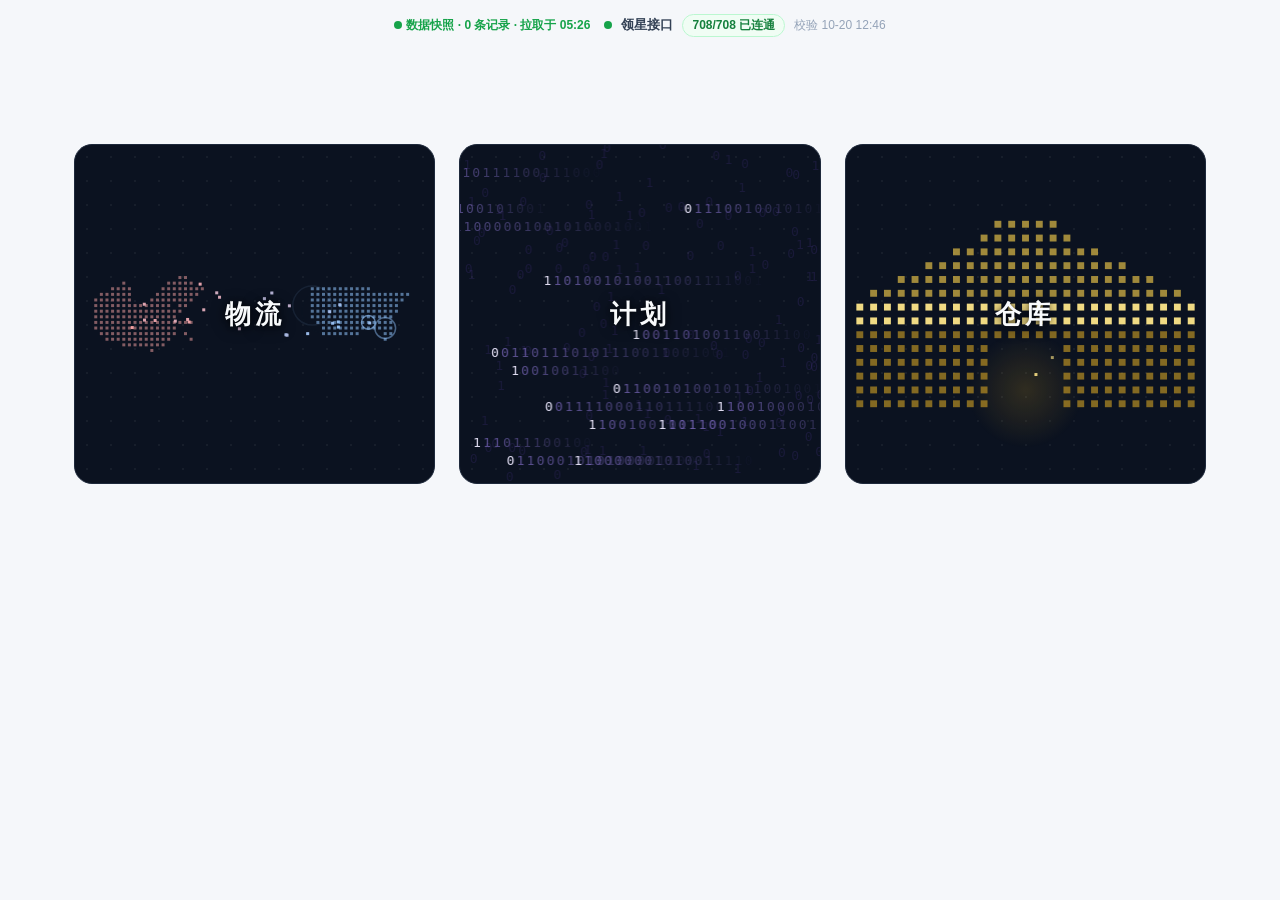
==== commit 32292b9b: "库龄趋势模块：删段筛选tab + 去老库龄字样 + 气泡只显百分比；脱敏补漏（站点名/硬编码路径/新增模块数据）" ====
--- a/logistics-dashboard/dashboard/index.html
+++ b/logistics-dashboard/dashboard/index.html
@@ -4,7 +4,7 @@
 
   <meta data-page-node-id="unreSF4X33IUBxwogfCPiR" charset="UTF-8">
   <meta data-page-node-id="UX1zei6SZRvJuHXsPVFym8" content="width=device-width, initial-scale=1.0" name="viewport">
-  <title>杉迪供应链货流 · 物流数据集成系统</title>
+  <title>供应链货流 · 物流数据集成系统</title>
   <style data-page-node-id="QYQHDDsooqTMGailxWEiVN" data-pnid-children="C085kpVSDSmalwnov0f2uO">
 :root {
   --bg: #f5f7fa;
@@ -976,6 +976,22 @@
     
 
 <style id="skuFinderStyle">
+
+
+
+/* ===== SPU 运营标注（2026-10-29） ===== */
+#lv1WhLayer .fm-asp-tbl td.own{color:#5c6b7a;font-size:12px;white-space:nowrap;}
+#lv1WhLayer .fm-asp-tbl td.own em{font-style:normal;display:inline-block;padding:1px 7px;border-radius:10px;
+  background:#eef3f7;color:#0d3b5c;font-size:11px;font-weight:600;}
+#lv1WhLayer .fm-pl .own{display:inline-block;margin-left:6px;padding:1px 6px;border-radius:9px;
+  background:#eef3f7;color:#0d3b5c;font-size:10.5px;font-weight:600;vertical-align:1px;flex:none;}
+#lv1WhLayer .fm-pl .n{display:flex;align-items:baseline;gap:6px;min-width:0;}
+#lv1WhLayer .fm-pl .fnn{overflow:hidden;text-overflow:ellipsis;white-space:nowrap;min-width:0;}
+#lv1WhLayer .fm-drill-h .own{display:inline-block;margin-left:8px;padding:2px 8px;border-radius:10px;
+  background:#eef3f7;color:#0d3b5c;font-size:12px;font-weight:600;}
+#lv1WhLayer .fm-drill-b td .own{display:inline-block;margin-left:6px;padding:1px 6px;border-radius:9px;
+  background:#eef3f7;color:#0d3b5c;font-size:10.5px;font-weight:600;white-space:nowrap;}
+
 /* ===== 库龄 × 款号 矩阵（FBA 库存卡 2026-10-29） ===== */
 #lv1WhLayer .fm-asp-tools{display:flex;align-items:center;gap:12px;margin-top:4px;flex-wrap:wrap;}
 #lv1WhLayer .fm-asp-min{display:flex;align-items:center;gap:6px;font-size:12px;color:#5c6b7a;}
@@ -1002,18 +1018,69 @@
 #lv1WhLayer .fm-asp-tbl td.old{color:#c8102e;font-weight:600;border-left:1px solid #f0d4d8;}
 #lv1WhLayer .fm-asp-tbl tr.on td{background:#f2f8fd;}
 #lv1WhLayer .fm-asp-empty{padding:26px;text-align:center;color:#97a4b0;font-size:12.5px;}
-/* ===== SPU 运营标注（2026-10-29） ===== */
-#lv1WhLayer .fm-asp-tbl td.own{color:#5c6b7a;font-size:12px;white-space:nowrap;}
-#lv1WhLayer .fm-asp-tbl td.own em{font-style:normal;display:inline-block;padding:1px 7px;border-radius:10px;
-  background:#eef3f7;color:#0d3b5c;font-size:11px;font-weight:600;}
-#lv1WhLayer .fm-pl .own{display:inline-block;margin-left:6px;padding:1px 6px;border-radius:9px;
-  background:#eef3f7;color:#0d3b5c;font-size:10.5px;font-weight:600;vertical-align:1px;flex:none;}
-#lv1WhLayer .fm-pl .n{display:flex;align-items:baseline;gap:6px;min-width:0;}
-#lv1WhLayer .fm-pl .fnn{overflow:hidden;text-overflow:ellipsis;white-space:nowrap;min-width:0;}
-#lv1WhLayer .fm-drill-h .own{display:inline-block;margin-left:8px;padding:2px 8px;border-radius:10px;
-  background:#eef3f7;color:#0d3b5c;font-size:12px;font-weight:600;}
-#lv1WhLayer .fm-drill-b td .own{display:inline-block;margin-left:6px;padding:1px 6px;border-radius:9px;
-  background:#eef3f7;color:#0d3b5c;font-size:10.5px;font-weight:600;white-space:nowrap;}
+/* ===== 店级库龄结构趋势·样式（2026-11-02） ===== */
+/* 五段色复用现有库龄条同一套 R5（ACOL），本块只管版式 */
+#lv1WhLayer .fm-aget-wrap{margin:0 0 6px;}
+/* 行卡片：§8 页面卡片形制 */
+#lv1WhLayer .fm-aget-row{background:#fff;border:1px solid rgba(15,23,42,.08);border-radius:14px;
+  padding:14px 16px 10px;margin-bottom:10px;
+  box-shadow:0 1px 2px rgba(15,23,42,.04),0 8px 24px rgba(15,23,42,.06),inset 0 1px 0 rgba(255,255,255,.9);}
+#lv1WhLayer .fm-aget-hd{display:flex;align-items:baseline;gap:10px;margin-bottom:6px;}
+#lv1WhLayer .fm-aget-name{font-size:13px;font-weight:700;color:#0d3b5c;cursor:pointer;}
+#lv1WhLayer .fm-aget-name:hover{text-decoration:underline;}
+#lv1WhLayer .fm-aget-max{font-size:11.5px;font-weight:400;color:#5c6b7a;font-variant-numeric:tabular-nums;margin-left:auto;}
+#lv1WhLayer .fm-aget-svg{display:block;width:100%;height:auto;overflow:visible;}
+#lv1WhLayer .fm-aget-svg rect.fm-aget-seg{cursor:pointer;}
+#lv1WhLayer .fm-aget-svg rect.fm-aget-seg:hover{filter:brightness(.9);}
+#lv1WhLayer .fm-aget-axis{display:flex;margin-top:0;padding:0 17px;}
+#lv1WhLayer .fm-aget-axis span{flex:1 1 0;text-align:center;font-size:11px;color:#97a4b0;
+  font-variant-numeric:tabular-nums;white-space:nowrap;}
+/* 柱悬停气泡：§6 浅色玻璃 */
+#lv1WhLayer .fm-atrend-tip{position:fixed;z-index:100001;display:none;pointer-events:none;
+  background:rgba(255,255,255,.68);color:#16212e;
+  -webkit-backdrop-filter:blur(20px) saturate(180%);backdrop-filter:blur(20px) saturate(180%);
+  border:1px solid rgba(255,255,255,.65);border-radius:10px;padding:8px 12px;
+  font-size:12.5px;box-shadow:0 12px 32px rgba(15,23,42,.16),0 1px 2px rgba(15,23,42,.05),inset 0 1px 0 rgba(255,255,255,.9);}
+#lv1WhLayer .fm-atrend-tip .at-hd{display:flex;align-items:baseline;justify-content:space-between;gap:12px;
+  margin-bottom:5px;padding-bottom:5px;border-bottom:1px solid rgba(15,23,42,.12);}
+#lv1WhLayer .fm-atrend-tip .at-hd b{font-size:12.5px;font-weight:700;color:#0d3b5c;}
+#lv1WhLayer .fm-atrend-tip .at-hd span{font-size:11.5px;color:#5c6b7a;font-variant-numeric:tabular-nums;}
+#lv1WhLayer .fm-atrend-tip .at-r{display:flex;justify-content:space-between;gap:16px;line-height:1.75;}
+#lv1WhLayer .fm-atrend-tip .at-r span{font-size:12px;color:#5c6b7a;}
+#lv1WhLayer .fm-atrend-tip .at-r b{font-size:13px;font-weight:700;color:#16212e;font-variant-numeric:tabular-nums;}
+#lv1WhLayer .fm-atrend-tip .at-r b i{font-style:normal;font-size:11px;font-weight:400;color:#97a4b0;margin-left:2px;}
+#lv1WhLayer .fm-atrend-tip .at-sum{border-top:1px solid rgba(15,23,42,.12);margin-top:5px;padding-top:5px;}
+/* 单段走势卡：形态照抄周趋势卡片 v2（白色半透明磨砂玻璃、只有一条曲线、无全屏遮罩） */
+#lv1WhLayer .fm-atrend-card{position:fixed;z-index:100000;pointer-events:auto;
+  width:min(460px,calc(100vw - 24px));padding:10px 14px 9px;
+  background:rgba(255,255,255,.68);color:#16212e;
+  -webkit-backdrop-filter:blur(20px) saturate(180%);backdrop-filter:blur(20px) saturate(180%);
+  border:1px solid rgba(255,255,255,.65);border-radius:10px;
+  box-shadow:0 12px 32px rgba(15,23,42,.16),0 1px 2px rgba(15,23,42,.05),inset 0 1px 0 rgba(255,255,255,.9);
+  display:flex;flex-direction:column;}
+#lv1WhLayer .fm-atrend-head{display:flex;align-items:baseline;gap:8px;padding:0 0 8px;margin-bottom:5px;
+  border-bottom:1px solid rgba(15,23,42,.12);user-select:none;}
+#lv1WhLayer .fm-atrend-head b{font-size:13px;font-weight:700;color:#0d3b5c;}
+#lv1WhLayer .fm-atrend-head span{font-size:12px;color:#5c6b7a;}
+#lv1WhLayer .fm-atrend-x{margin-left:auto;width:22px;height:22px;border:0;border-radius:6px;background:transparent;
+  color:#97a4b0;font-size:16px;line-height:1;cursor:pointer;}
+#lv1WhLayer .fm-atrend-x:hover{background:rgba(13,59,92,.08);color:#0d3b5c;}
+#lv1WhLayer .fm-atrend-chart{height:190px;position:relative;}
+#lv1WhLayer .fm-atrend-chart svg{display:block;width:100%;height:100%;}
+#lv1WhLayer .fm-atrend-chart circle.hit{fill:transparent;cursor:pointer;}
+#lv1WhLayer .fm-atrend-axis{display:flex;justify-content:space-between;padding:2px 0 0;font-size:11px;color:#97a4b0;
+  font-variant-numeric:tabular-nums;}
+#lv1WhLayer .fm-atrend-empty{padding:38px 10px;text-align:center;font-size:12.5px;color:#97a4b0;}
+#lv1WhLayer .fm-atrend-ctip{position:fixed;z-index:100001;display:none;pointer-events:none;
+  background:rgba(255,255,255,.68);color:#16212e;
+  -webkit-backdrop-filter:blur(20px) saturate(180%);backdrop-filter:blur(20px) saturate(180%);
+  border:1px solid rgba(255,255,255,.65);border-radius:10px;padding:6px 10px;
+  font-size:12.5px;white-space:nowrap;font-variant-numeric:tabular-nums;
+  box-shadow:0 12px 32px rgba(15,23,42,.16),0 1px 2px rgba(15,23,42,.05),inset 0 1px 0 rgba(255,255,255,.9);}
+#lv1WhLayer .fm-atrend-ctip b{font-size:14px;font-weight:700;margin-left:4px;}
+/* ===== 店级库龄结构趋势·样式 END ===== */
+
+
 /* ===== SPU 周度趋势·样式（2026-10-30） ===== */
 /* v2（2026-11-02 小丁要求）：弱化数据展示 —— 白色半透明磨砂玻璃浮层，卡内只留一条平滑库存波动曲线 */
 #lv1WhLayer .fm-asp-tbl td.tc{cursor:pointer;}
@@ -1764,6 +1831,7 @@
 window.__VOL = {"svg":"","capTotal":0,"used":0,"over":0,"pct":0,"resPack":0,"resBuy":0,"storable":0};
 window.__AGESPU = {"shops":{}};
 window.__TREND = {};
+window.__AGETREND = {"generatedAt":"","source":{},"ageBands":[],"weeks":[],"shops":[],"shopsMeta":{}};
 window.__SPUOWNER = {};
 
 (function(){
@@ -2161,22 +2229,20 @@
     });
     var h = '<div class="fm-asp-wrap"><div class="fm-asp-scroll"><table class="fm-asp-tbl"><thead><tr>';
     h += '<th class="l" data-k="spu">款号 SPU</th>';
-    h += '<th data-k="owner">运营</th>';
     for(i=0;i<keys.length;i++){
       var on = (sk === "c" + i) ? " on" : "";
       h += '<th data-k="c' + i + '" class="' + on + '"><span class="sn">' + keys[i] + '</span>'
         + '<span class="sc">' + B[i].spuCount + ' 款号</span></th>';
     }
-    h += '<th data-k="old" class="' + (sk === "old" ? "on" : "") + '">老库龄</th>';
+    h += '<th data-k="old" class="' + (sk === "old" ? "on" : "") + '">271天以上</th>';
     h += '<th data-k="avail" class="' + (sk === "avail" ? "on" : "") + '">可售</th>';
     h += '<th data-k="total" class="' + (sk === "total" ? "on" : "") + '">总双数</th></tr></thead><tbody>';
     if(!list.length){
-      h += '<tr><td class="l" colspan="' + (keys.length + 5) + '" style="text-align:center;padding:24px;color:#97a4b0;">没有匹配的款号</td></tr>';
+      h += '<tr><td class="l" colspan="' + (keys.length + 4) + '" style="text-align:center;padding:24px;color:#97a4b0;">没有匹配的款号</td></tr>';
     }
     for(i=0;i<list.length && i<300;i++){
       var rr = list[i];
       h += '<tr><td class="l spu" data-spu="' + esc(rr.spu) + '">' + esc(rr.spu) + '</td>';
-      h += '<td class="own">' + (spuOwner(rr.spu) ? '<em>' + esc(spuOwner(rr.spu)) + '</em>' : '') + '</td>';
       for(j=0;j<keys.length;j++){
         var v = rr.cells[j] || 0;
         h += '<td class="tc" data-trend="c' + j + '">' + (v > 0 ? aspN(v) : "·") + '</td>';
@@ -2224,7 +2290,6 @@
           var k = th.getAttribute("data-k");
           if(k === "spu") AGESP.sort = "spu";
           else if(k.charAt(0) === "c"){ AGESP.sort = k; AGESP.seg = +k.slice(1); }
-          else if(k === "owner") AGESP.sort = "spu";
           else AGESP.sort = k;
           refresh();
         };
@@ -2344,8 +2409,8 @@
     el.innerHTML = h;
     if(!all){
       paintAgeBar(el, ga, pcts, ACOL, TCOL, TKEY, KEY);
+      renderAgeSpu(el, fbaShopState.sid);
       bindAgeBar(el, ACOL, KEY);
-      renderAgeSpu(el, fbaShopState.sid);
       renderSpuPie(el, fbaShopState.sid);
     }
   }
@@ -5015,6 +5080,8 @@
       if (!sub.length) return;
       var a = skuAggregate(sub);
       a.region = reg; a.region_label = REGION_LABELS[reg];
+      a.ship_dates = shipDateList(sub);
+      a.ship_detail = shipDateDetail(sub);
       byRegion.push(a);
     });
     var byShip = [];
@@ -5023,6 +5090,8 @@
       if (!sub.length) return;
       var a = skuAggregate(sub);
       a.ship_type = st;
+      a.ship_dates = shipDateList(sub);
+      a.ship_detail = shipDateDetail(sub);
       byShip.push(a);
     });
     var shipments = matched.map(function (r) {
@@ -5031,6 +5100,7 @@
         shipper_warehouse_no: r.wh_no || "",
         region: r.region, region_label: REGION_LABELS[r.region],
         ship_type: isFast(r.ship_type) ? "快船" : "普船",
+        ship_date: r.ship_date || "",
         quantity: Number(r.quantity || 0), box_count: Number(r.box_count || 0),
         priced: r.total_freight !== null,
         fba_shipment_no: r.fba || "",
@@ -5798,6 +5868,51 @@
   document.addEventListener("DOMContentLoaded", loadSkuList);
 }
 
+/* ---- 发货日期工具（2026-11-03：② 拆分表右侧要能看到发货日期，便于定位是哪批货） ---- */
+function shipMd(d) {
+  var s = String(d || "").trim();
+  if (s.length >= 10 && s.charAt(4) === "-") {
+    return String(parseInt(s.slice(5, 7), 10)) + "." + String(parseInt(s.slice(8, 10), 10));
+  }
+  return s;
+}
+function shipDateList(rows) {
+  var seen = {}, out = [];
+  (rows || []).forEach(function (r) {
+    var d = String(r.ship_date || "").trim();
+    if (!d || seen[d]) return;
+    seen[d] = 1; out.push(d);
+  });
+  out.sort(function (a, b) { return a < b ? 1 : (a > b ? -1 : 0); });
+  var res = [], last = "";
+  out.forEach(function (d) {
+    var m = shipMd(d);
+    if (m === last) return;
+    last = m; res.push(m);
+  });
+  return res;
+}
+function shipDateDetail(rows) {
+  var by = {}, keys = [];
+  (rows || []).forEach(function (r) {
+    var d = String(r.ship_date || "").trim();
+    if (!d) return;
+    if (!by[d]) { by[d] = { qty: 0, fba: [] }; keys.push(d); }
+    by[d].qty += Number(r.quantity || 0);
+    var f = String(r.fba || "").split("&")[0];
+    if (f && by[d].fba.indexOf(f) < 0) by[d].fba.push(f);
+  });
+  keys.sort(function (a, b) { return a < b ? 1 : (a > b ? -1 : 0); });
+  return keys.map(function (k) {
+    return shipMd(k) + "：" + (by[k].fba.join("、") || "—") + "（" + by[k].qty + "件）";
+  }).join("；");
+}
+function shipDatesText(list) {
+  if (!list || !list.length) return "—";
+  var s = list.slice(0, 6).join("、");
+  if (list.length > 6) s += " 等" + list.length + "个";
+  return s;
+}
 // SKU 物流成本测算：输入 SKU → 汇总运费总和与件数 → 推算单件运费
 async function calcSkuCost() {
   const skuVal = document.getElementById("sku").value.trim();
@@ -5851,8 +5966,8 @@
         <div class="cost-err-b">这些货件在发货记录表里的<b>费用三项有缺失<\/b>，总运费无法确定。
         下面的单件运费<b>只反映 ${data.priced_records} \/ ${data.matched_records} 条已确认价格的货件<\/b>，
         待价格补齐后重算。补价位置：发货记录表对应行的「报关费」「拖车费」「物流费」三列。<\/div>
-        <table class="result-table cost-err-t"><thead><tr><th>月份<\/th><th>仓点<\/th><th>进仓编号<\/th><th>FBA货件号<\/th><th>件数<\/th><th>缺失费用项<\/th><\/tr><\/thead><tbody>
-          ${un.map(s => `<tr><td>${s.source_sheet || "—"}<\/td><td><code>${s.warehouse_code}<\/code><\/td><td>${s.shipper_warehouse_no || "—"}<\/td><td>${(s.fba_shipment_no || "—").split("&")[0]}<\/td><td>${s.quantity}<\/td><td class="cost-err-mf">${(s.missing_fees || []).join("、") || "费用三项全空"}<\/td><\/tr>`).join("")}
+        <table class="result-table cost-err-t"><thead><tr><th>月份<\/th><th>发货日期<\/th><th>仓点<\/th><th>进仓编号<\/th><th>FBA货件号<\/th><th>件数<\/th><th>缺失费用项<\/th><\/tr><\/thead><tbody>
+          ${un.map(s => `<tr><td>${s.source_sheet || "—"}<\/td><td>${shipMd(s.ship_date) || "—"}<\/td><td><code>${s.warehouse_code}<\/code><\/td><td>${s.shipper_warehouse_no || "—"}<\/td><td>${(s.fba_shipment_no || "—").split("&")[0]}<\/td><td>${s.quantity}<\/td><td class="cost-err-mf">${(s.missing_fees || []).join("、") || "费用三项全空"}<\/td><\/tr>`).join("")}
         <\/tbody><\/table><\/div>`;
     }
     // 头条：SKU 单件运费
@@ -5862,7 +5977,7 @@
     if (data.by_region && data.by_region.length) {
       html += `<h3 class="cat-head">按地区拆分<\/h3>`;
       html += `<table class="result-table"><tr>
-        <th>地区<\/th><th>记录数<\/th><th>单件运费(元/件)<\/th>
+        <th>地区<\/th><th>记录数<\/th><th>单件运费(元/件)<\/th><th>发货日期<\/th>
       <\/tr>`;
       for (const it of data.by_region) {
         const pp = it.per_unit_freight == null ? "—" : `¥${it.per_unit_freight.toFixed(4)}`;
@@ -5870,6 +5985,7 @@
           <td class="region-${it.region}">${it.region_label}<\/td>
           <td>${it.record_count}<\/td>
           <td><b>${pp}<\/b><\/td>
+          <td title="${String(it.ship_detail || "").replace(/"/g, "&quot;")}">${shipDatesText(it.ship_dates)}<\/td>
         <\/tr>`;
       }
       html += `<\/table>`;
@@ -5879,7 +5995,7 @@
     if (data.by_ship_type && data.by_ship_type.length) {
       html += `<h3 class="cat-head">按船型拆分<\/h3>`;
       html += `<table class="result-table"><tr>
-        <th>船型<\/th><th>记录数<\/th><th>单件运费(元/件)<\/th>
+        <th>船型<\/th><th>记录数<\/th><th>单件运费(元/件)<\/th><th>发货日期<\/th>
       <\/tr>`;
       for (const it of data.by_ship_type) {
         const pp = it.per_unit_freight == null ? "—" : `¥${it.per_unit_freight.toFixed(4)}`;
@@ -5887,6 +6003,7 @@
           <td>${it.ship_type}<\/td>
           <td>${it.record_count}<\/td>
           <td><b>${pp}<\/b><\/td>
+          <td title="${String(it.ship_detail || "").replace(/"/g, "&quot;")}">${shipDatesText(it.ship_dates)}<\/td>
         <\/tr>`;
       }
       html += `<\/table>`;
@@ -8823,6 +8940,22 @@
 #card-transit .map-controls button:active { transform: translateY(1px); }
 #card-transit .map-controls .placeholder { font-size: 11.5px; color: #97a4b0; }
 
+/* ---------- §8.7-补 ④ 阶段筛选 tab（与 §8.7-11 同一族规格，仅视觉） ---------- */
+#card-transit .wh-tabs { gap: 8px; margin: 10px 0 8px; }
+#card-transit .wh-tab {
+  height: 28px; padding: 0 14px;
+  border: 1px solid #e6ebf0; background: #ffffff; color: #5c6b7a;
+  border-radius: 999px; cursor: pointer; font-size: 12.5px; font-weight: 500;
+  display: inline-flex; align-items: center; gap: 4px; font-family: inherit;
+}
+#card-transit .wh-tab:hover { background: #f8fafc; color: #16212e; }
+#card-transit .wh-tab b { font-weight: 700; color: #16212e; font-variant-numeric: tabular-nums; }
+#card-transit .wh-tab.active {
+  background: color-mix(in srgb, var(--c, #2563eb) 12%, #ffffff);
+  border-color: color-mix(in srgb, var(--c, #2563eb) 45%, #ffffff);
+  color: #16212e; font-weight: 600;
+}
+
 /* ---------- §8.7-7 ④ 仓点气泡玻璃浮层（§6 浅色玻璃） ---------- */
 .wh-node-tip {
   position: fixed; z-index: 100002; display: none; pointer-events: none;
@@ -9050,12 +9183,386 @@
 </style>
 
 
-
-
-
-
-
-
+<script>
+/* ===== 店级库龄结构趋势·交互（2026-11-02） ===== */
+  (function(){
+    var A = window.__AGETREND || null;
+    /* 五段色 = 现有库龄条同一套 R5（ACOL），不另配色 */
+    var ACOL = ["#cfd8e0","#7cb6e6","#f0b429","#ef8080","#c8102e"];
+    var KEY  = ["0-90天","91-180天","181-270天","271-365天","365天以上"];
+    var BAD  = [false,false,false,true,true];
+    var host = document.getElementById("whFbaByShop");
+    var VW = 1120, PLOT = 96, BARW = 26;
+
+    function esc(s){
+      s = String(s == null ? "" : s);
+      return s.replace(/&/g,"&amp;").replace(/</g,"&lt;").replace(/>/g,"&gt;")
+              .replace(/"/g,"&quot;").replace(/'/g,"&#39;");
+    }
+    function num(v){ return (Math.round(Number(v) || 0)).toLocaleString("en-US"); }
+    function day(s){ var p = String(s || "").split("-"); return p.length >= 3 ? (p[1] + "/" + p[2]) : String(s || ""); }
+
+    function weeks(){ return (A && A.weeks) || []; }
+    function shopById(sid){
+      if(!A || !A.shops) return null;
+      for(var i=0;i<A.shops.length;i++) if(String(A.shops[i].sid) === String(sid)) return A.shops[i];
+      return null;
+    }
+    /* 当前作用域：单店态＝该店一行；全部态＝每店一行。绝不合并 */
+    function scope(){
+      if(!A || !A.shops) return [];
+      var chip = host ? host.querySelector(".fm-chip.on[data-fmsid]") : null;
+      var sid = chip ? chip.getAttribute("data-fmsid") : "all";
+      if(sid && sid !== "all"){
+        var one = shopById(sid);
+        if(one) return [one];
+      }
+      return A.shops.slice();
+    }
+    /* 空周：oldPct == null（或没有该周记录）＝留白，不当 0 造柱 */
+    function recOf(sh, w){
+      for(var i=0;i<sh.weeks.length;i++) if(sh.weeks[i] === w) return sh.series[i];
+      return null;
+    }
+    function isEmpty(r){ return !r || r.oldPct == null; }
+
+    /* ---------- 柱 ---------- */
+    function rowSVG(sh){
+      var ws = weeks(), n = ws.length, i, k, r, v;
+      var slot = n ? (VW / n) : VW;
+      var bw = Math.min(BARW, Math.max(10, slot - 16));
+      var max = 0;
+      for(i=0;i<n;i++){
+        r = recOf(sh, ws[i]);
+        if(isEmpty(r)) continue;
+        v = Number(r.total) || 0;
+        if(v > max) max = v;
+      }
+      var s = '<svg class="fm-aget-svg" viewBox="0 0 ' + VW + ' ' + PLOT + '" role="img" aria-label="库龄结构趋势">';
+      if(max <= 0){
+        s += '<\/svg>';
+        return {svg:s, max:0};
+      }
+      for(i=0;i<n;i++){
+        r = recOf(sh, ws[i]);
+        if(isEmpty(r)) continue;                       /* 空周留白 */
+        var x = i * slot + (slot - bw) / 2;
+        s += '<rect class="fm-aget-hit" data-sid="' + esc(sh.sid) + '" data-i="' + i + '" data-w="' + esc(ws[i]) + '"'
+           + ' x="' + x.toFixed(1) + '" y="0" width="' + bw.toFixed(1) + '" height="' + PLOT + '" fill="transparent"/>';
+      }
+      for(i=0;i<n;i++){
+        r = recOf(sh, ws[i]);
+        if(isEmpty(r)) continue;
+        var x = i * slot + (slot - bw) / 2;
+        var acc = 0;
+        for(k=0;k<5;k++){
+          v = Number(r.bands[k]) || 0;
+          if(v <= 0) continue;
+          var h = Math.max((v / max) * PLOT, 2);
+          var y = PLOT - acc - h;
+          s += '<rect class="fm-aget-seg" data-sid="' + esc(sh.sid) + '" data-band="' + k + '" data-i="' + i + '"'
+             + ' data-w="' + esc(ws[i]) + '" x="' + x.toFixed(1) + '" y="' + y.toFixed(1) + '"'
+             + ' width="' + bw.toFixed(1) + '" height="' + h.toFixed(1) + '" fill="' + ACOL[k] + '"/>';
+          acc += h;
+        }
+      }
+      s += '<\/svg>';
+      return {svg:s, max:max};
+    }
+
+    /* ---------- 模块渲染 ---------- */
+    function render(){
+      if(!A || !host) return;
+      if(!host.querySelector(".fm-chip")) return;      /* FBA 卡还没渲染，等它渲染完 */
+      var list = scope();
+      var sig = list.map(function(s){ return String(s.sid); }).join(",");
+      var wrap = host.querySelector("#fmAgeTrend");
+      if(wrap && wrap.getAttribute("data-sig") === sig) return;   /* 已是最新，直接返回（避免自循环） */
+      if(!wrap){
+        wrap = document.createElement("div");
+        wrap.id = "fmAgeTrend";
+        wrap.className = "fm-aget-wrap";
+      }
+      var anchor = host.querySelector(".fm-segrow");
+      if(anchor && anchor.parentNode) anchor.parentNode.insertBefore(wrap, anchor.nextSibling);
+      else{
+        /* 全部态：放在各店明细表之后（对比表在上、趋势总览在下，主次分明） */
+        var hero = host.querySelector(".fm-hero");
+        if(hero && hero.parentNode) hero.parentNode.insertBefore(wrap, hero.nextSibling);
+        else host.appendChild(wrap);
+      }
+      wrap.setAttribute("data-sig", sig);
+
+      var h = '';
+
+      var axis = '';
+      var ws = weeks();
+      for(var i=0;i<ws.length;i++) axis += '<span>' + esc(day(ws[i])) + '<\/span>';
+
+      for(var s2=0;s2<list.length;s2++){
+        var sh = list[s2];
+        var r = rowSVG(sh);
+        h += '<div class="fm-aget-row" data-sid="' + esc(sh.sid) + '">'
+          + '<div class="fm-aget-hd"><span class="fm-aget-name" data-goto="' + esc(sh.sid) + '">' + esc(sh.name || sh.sid) + '<\/span>'
+          + '<span class="fm-aget-max">峰值 ' + (r.max > 0 ? num(r.max) : "0") + ' 双<\/span><\/div>'
+          + r.svg + '<\/div>';
+      }
+      h += '<div class="fm-aget-axis">' + axis + '<\/div>';
+      wrap.innerHTML = h;
+    }
+
+    /* ---------- 气泡（§6 浅色玻璃） ---------- */
+    var tip = null;
+    function tipEl(){
+      if(!tip || !tip.parentNode){
+        tip = document.createElement("div");
+        tip.className = "fm-atrend-tip";
+        (document.getElementById("lv1WhLayer") || document.body).appendChild(tip);
+      }
+      return tip;
+    }
+    function hideTip(){ if(tip) tip.style.display = "none"; }
+    function showTip(sh, w, x, y){
+      var r = recOf(sh, w);
+      if(isEmpty(r)){ hideTip(); return; }
+      var t = tipEl();
+      var sum = 0, k;
+      for(k=0;k<5;k++) sum += (Number(r.bands[k]) || 0);
+      var h = '<div class="at-hd"><b>' + esc(sh.name || sh.sid) + '<\/b><span>' + esc(w) + '<\/span><\/div>';
+      for(k=0;k<5;k++){
+        var p = (sum > 0) ? ((Number(r.bands[k]) || 0) / sum * 100) : 0;
+        h += '<div class="at-r"><span>' + esc(KEY[k]) + '<\/span><b>' + p.toFixed(1) + '%<\/b><\/div>';
+      }
+      h += '<div class="at-r at-sum"><span>合计<\/span><b>' + (sum > 0 ? "100.0" : "0.0") + '%<\/b><\/div>';
+      t.innerHTML = h;
+      t.style.display = "block";
+      var tw = t.offsetWidth || 180, th = t.offsetHeight || 120;
+      t.style.left = Math.max(8, Math.min(window.innerWidth - tw - 8, x + 14)) + "px";
+      t.style.top = Math.max(8, Math.min(window.innerHeight - th - 8, y - th - 12)) + "px";
+    }
+
+    /* ---------- 单段走势卡（形态照抄周趋势卡片 v2） ---------- */
+    var card = null, cardAnchor = null;
+    function closeCard(){
+      if(card && card.parentNode) card.parentNode.removeChild(card);
+      var cs = document.querySelectorAll(".fm-atrend-ctip"), i;
+      for(i=0;i<cs.length;i++){ if(cs[i].parentNode) cs[i].parentNode.removeChild(cs[i]); }
+      card = null; cardAnchor = null;
+    }
+    function smooth(pts){
+      var n = pts.length, i, d;
+      if(!n) return "";
+      d = "M" + pts[0][0].toFixed(1) + " " + pts[0][1].toFixed(1);
+      if(n === 1) return d;
+      for(i=0;i<n-1;i++){
+        var p0 = pts[i>0?i-1:0], p1 = pts[i], p2 = pts[i+1], p3 = pts[i+2<n?i+2:n-1];
+        var c1x = p1[0] + (p2[0]-p0[0])*0.16, c1y = p1[1] + (p2[1]-p0[1])*0.16;
+        var c2x = p2[0] - (p3[0]-p1[0])*0.16, c2y = p2[1] - (p3[1]-p1[1])*0.16;
+        d += " C" + c1x.toFixed(1) + " " + c1y.toFixed(1) + "," + c2x.toFixed(1) + " " + c2y.toFixed(1)
+           + "," + p2[0].toFixed(1) + " " + p2[1].toFixed(1);
+      }
+      return d;
+    }
+    function curveSVG(series, bad, W, H){
+      W = W || 430; H = H || 190;
+      var PL = 42, PR = 16, PT = 14, PB = 16, n = series.length, i;
+      var max = 0, min = 1e18;
+      for(i=0;i<n;i++){ if(series[i].v > max) max = series[i].v; if(series[i].v < min) min = series[i].v; }
+      if(max <= 0) max = 1;
+      var lo = Math.max(0, min - (max - min) * 0.35);
+      if(max - lo < 1) lo = 0;
+      var iw = W - PL - PR, ih = H - PT - PB;
+      var step = n > 1 ? iw / (n - 1) : 0;
+      var color = bad ? "#c8102e" : "#0d3b5c";
+      var fill = bad ? "rgba(200,16,46,.09)" : "rgba(13,59,92,.09)";
+      var pts = [], d = "", area = "";
+      for(i=0;i<n;i++){
+        var x = PL + (n > 1 ? i * step : iw / 2);
+        var y = PT + ih - ((series[i].v - lo) / (max - lo)) * ih;
+        pts.push([x,y]);
+      }
+      d = smooth(pts);
+      area = d + " L" + pts[n-1][0].toFixed(1) + " " + (PT + ih) + " L" + pts[0][0].toFixed(1) + " " + (PT + ih) + " Z";
+      var s = '<svg viewBox="0 0 ' + W + ' ' + H + '" role="img" aria-label="库龄段周走势">';
+      var g;
+      for(g=0;g<=3;g++){
+        var gy = PT + ih - ih * g / 3;
+        var gv = Math.round(lo + (max - lo) * g / 3);
+        s += '<line x1="' + PL + '" y1="' + gy.toFixed(1) + '" x2="' + (W - PR) + '" y2="' + gy.toFixed(1) + '" stroke="#eef2f6" stroke-width="1"/>';
+        s += '<text x="' + (PL - 8) + '" y="' + (gy + 4).toFixed(1) + '" text-anchor="end" font-size="10.5" fill="#a9b6c1">' + num(gv) + '<\/text>';
+      }
+      s += '<path d="' + area + '" fill="' + fill + '"/>';
+      s += '<path d="' + d + '" fill="none" stroke="' + color + '" stroke-width="2.4" stroke-linejoin="round" stroke-linecap="round"/>';
+      for(i=0;i<n;i++){
+        var last = (i === n - 1);
+        s += '<circle cx="' + pts[i][0].toFixed(1) + '" cy="' + pts[i][1].toFixed(1) + '" r="' + (last ? 4.2 : 2.4) + '" fill="' + (last ? color : "#fff") + '" stroke="' + color + '" stroke-width="1.8"/>';
+        s += '<circle class="hit" data-i="' + i + '" cx="' + pts[i][0].toFixed(1) + '" cy="' + pts[i][1].toFixed(1) + '" r="10"/>';
+      }
+      var lx = pts[n-1][0], ly = pts[n-1][1];
+      var anchorEnd = (lx > W - 90) ? "end" : "start";
+      var tx = (anchorEnd === "end") ? lx - 9 : lx + 10;
+      s += '<text x="' + tx.toFixed(1) + '" y="' + (Math.max(PT + 11, ly - 10)).toFixed(1) + '" text-anchor="' + anchorEnd + '" font-size="12.5" font-weight="700" fill="' + color + '">' + num(series[n-1].v) + '<\/text>';
+      s += '<\/svg>';
+      return s;
+    }
+    function placeCard(el, anc){
+      if(!el) return;
+      var W = el.offsetWidth || 460, H = el.offsetHeight || 260, x, y;
+      var ar = (anc && anc.getBoundingClientRect) ? anc.getBoundingClientRect() : null;
+      if(ar){
+        x = ar.left + ar.width / 2 - W / 2;
+        y = ar.bottom + 10;
+        if(y + H > window.innerHeight - 12){
+          var y2 = ar.top - H - 10;
+          y = (y2 >= 12) ? y2 : Math.max(12, window.innerHeight - H - 12);
+        }
+      }else{
+        x = Math.max(12, (window.innerWidth - W) / 2);
+        y = Math.max(12, (window.innerHeight - H) / 2 - 30);
+      }
+      x = Math.min(Math.max(8, x), Math.max(8, window.innerWidth - W - 8));
+      y = Math.min(Math.max(8, y), Math.max(8, window.innerHeight - H - 8));
+      el.style.left = x + "px";
+      el.style.top = y + "px";
+    }
+    function openCard(sid, bandIdx, anc){
+      var sh = shopById(sid);
+      if(!sh) return;
+      closeCard();
+      /* 单段 13 周序列：空周不取、不插值 */
+      var series = [], ws = weeks(), i, r;
+      for(i=0;i<ws.length;i++){
+        r = recOf(sh, ws[i]);
+        if(isEmpty(r)) continue;
+        series.push({ d: ws[i], v: Number(r.bands[bandIdx]) || 0 });
+      }
+      var same = true;
+      for(i=1;i<series.length;i++){ if(series[i].v !== series[0].v){ same = false; break; } }
+      var draw = (series.length >= 2 && !same);      /* 各周完全相同就不画（显示「—」） */
+
+      var h = '<div class="fm-atrend-card">'
+        + '<div class="fm-atrend-head"><b>' + esc(sh.name || sh.sid) + '<\/b><span>' + esc(KEY[bandIdx]) + '<\/span>'
+        + '<button type="button" class="fm-atrend-x" aria-label="关闭">×<\/button><\/div>';
+      if(draw){
+        h += '<div class="fm-atrend-chart" id="fmAtrendChart"><\/div>'
+          + '<div class="fm-atrend-axis"><span>' + esc(day(series[0].d)) + '<\/span><span>'
+          + esc(day(series[series.length-1].d)) + '<\/span><\/div>';
+      }else{
+        h += '<div class="fm-atrend-empty">—<\/div>';
+      }
+      h += '<\/div>';
+
+      var holder = document.createElement("div");
+      holder.innerHTML = h;
+      card = holder.querySelector(".fm-atrend-card");
+      var layer = document.getElementById("lv1WhLayer") || document.body;
+      layer.appendChild(card);
+      cardAnchor = anc || null;
+      card.querySelector(".fm-atrend-x").addEventListener("click", function(e){ e.stopPropagation(); closeCard(); });
+      if(!draw){ placeCard(card, anc); return; }
+
+      var box = card.querySelector("#fmAtrendChart");
+      var cw = box.clientWidth || 430, ch = box.clientHeight || 190;
+      box.innerHTML = curveSVG(series, BAD[bandIdx], cw, ch);
+      var svg = box.querySelector("svg");
+      var ctip = document.createElement("div");
+      ctip.className = "fm-atrend-ctip";
+      layer.appendChild(ctip);
+      if(svg){
+        svg.addEventListener("mousemove", function(e){
+          var t = e.target;
+          if(!t || !t.getAttribute || !t.getAttribute("data-i")) return;
+          var idx = Number(t.getAttribute("data-i"));
+          if(!series[idx]) return;
+          ctip.innerHTML = esc(series[idx].d) + ' &nbsp;<b>' + num(series[idx].v) + '<\/b> 双';
+          ctip.style.display = "block";
+          ctip.style.left = Math.max(6, Math.min(window.innerWidth - ctip.offsetWidth - 8, e.clientX + 14)) + "px";
+          ctip.style.top = Math.max(6, e.clientY - 34) + "px";
+        });
+        svg.addEventListener("mouseleave", function(){ ctip.style.display = "none"; });
+      }
+      placeCard(card, anc);
+    }
+
+    /* ---------- 事件 ---------- */
+    document.addEventListener("mouseover", function(e){
+      var t = e.target;
+      if(!t || !t.getAttribute) return;
+      var i = t.getAttribute("data-i");
+      if(i == null) return;
+      var sid = t.getAttribute("data-sid"), w = t.getAttribute("data-w");
+      if(!sid || !w) return;
+      var sh = shopById(sid);
+      if(!sh) return;
+      showTip(sh, w, e.clientX, e.clientY);
+    });
+    document.addEventListener("mouseout", function(e){
+      var t = e.target;
+      if(t && t.getAttribute && t.getAttribute("data-i") != null) hideTip();
+    });
+    document.addEventListener("click", function(e){
+      var t = e.target;
+      if(!t || !t.getAttribute) return;
+      hideTip();                                   /* 点任何东西都收起气泡 */
+      /* 色段上的库龄档（data-band）；没有段切换按钮了 */
+      var tb = t.getAttribute("data-band");
+      /* 店名 → 切到页面顶部店铺筛选（走原有 chip，不新增流程） */
+      var gs = t.getAttribute("data-goto");
+      if(gs){
+        var chip = host ? host.querySelector(".fm-chip[data-fmsid='" + gs + "']") : null;
+        if(chip) chip.click();
+        return;
+      }
+      /* 点色段 → 单段走势卡 */
+      if(tb != null && t.getAttribute("data-sid")){
+        openCard(t.getAttribute("data-sid"), Number(tb), t);
+        return;
+      }
+    });
+    document.addEventListener("keydown", function(e){
+      if((e.key === "Escape" || e.keyCode === 27) && card){ closeCard(); }
+    });
+    if(!window.__atOutsideBound){
+      window.__atOutsideBound = 1;
+      document.addEventListener("pointerdown", function(e){
+        if(card){
+          var c = card;
+          var t = e.target;
+          if(t && t.closest && t.closest(".fm-atrend-card")) return;
+          closeCard();
+        }
+      }, true);
+    }
+    if(!window.__atFollowBound){
+      window.__atFollowBound = 1;
+      var follow = function(){
+        if(!card) return;
+        var a = cardAnchor;
+        if(a && a.getBoundingClientRect){
+          var r = a.getBoundingClientRect();
+          if(r.bottom < 0 || r.top > window.innerHeight){ closeCard(); return; }
+          placeCard(card, a);
+        }
+      };
+      window.addEventListener("scroll", follow, true);
+      window.addEventListener("resize", follow);
+    }
+
+    /* ---------- 挂载：FBA 卡重渲染时自动跟着重画 ---------- */
+    if(host){
+      if(window.MutationObserver){
+        var mo = new MutationObserver(function(){ render(); });
+        mo.observe(host, {childList:true});
+      }
+      render();
+    }
+    if(document.readyState === "loading"){
+      document.addEventListener("DOMContentLoaded", render);
+    }else{
+      setTimeout(render, 0);
+    }
+  })();
+</script>
 <script>
   /* ===== SPU 周度趋势·交互（2026-10-30） ===== */
   /* v2（2026-11-02 小丁要求）：
@@ -9069,7 +9576,7 @@
     c2:   {i:5, t:"181-270天", bad:false},
     c3:   {i:6, t:"271-365天", bad:true},
     c4:   {i:7, t:"365天以上", bad:true},
-    old:  {i:2, t:"老库龄",    bad:true},
+    old:  {i:2, t:"271天以上",  bad:true},
     avail:{i:0, t:"可售",      bad:false},
     total:{i:1, t:"总双数",    bad:false}
   };
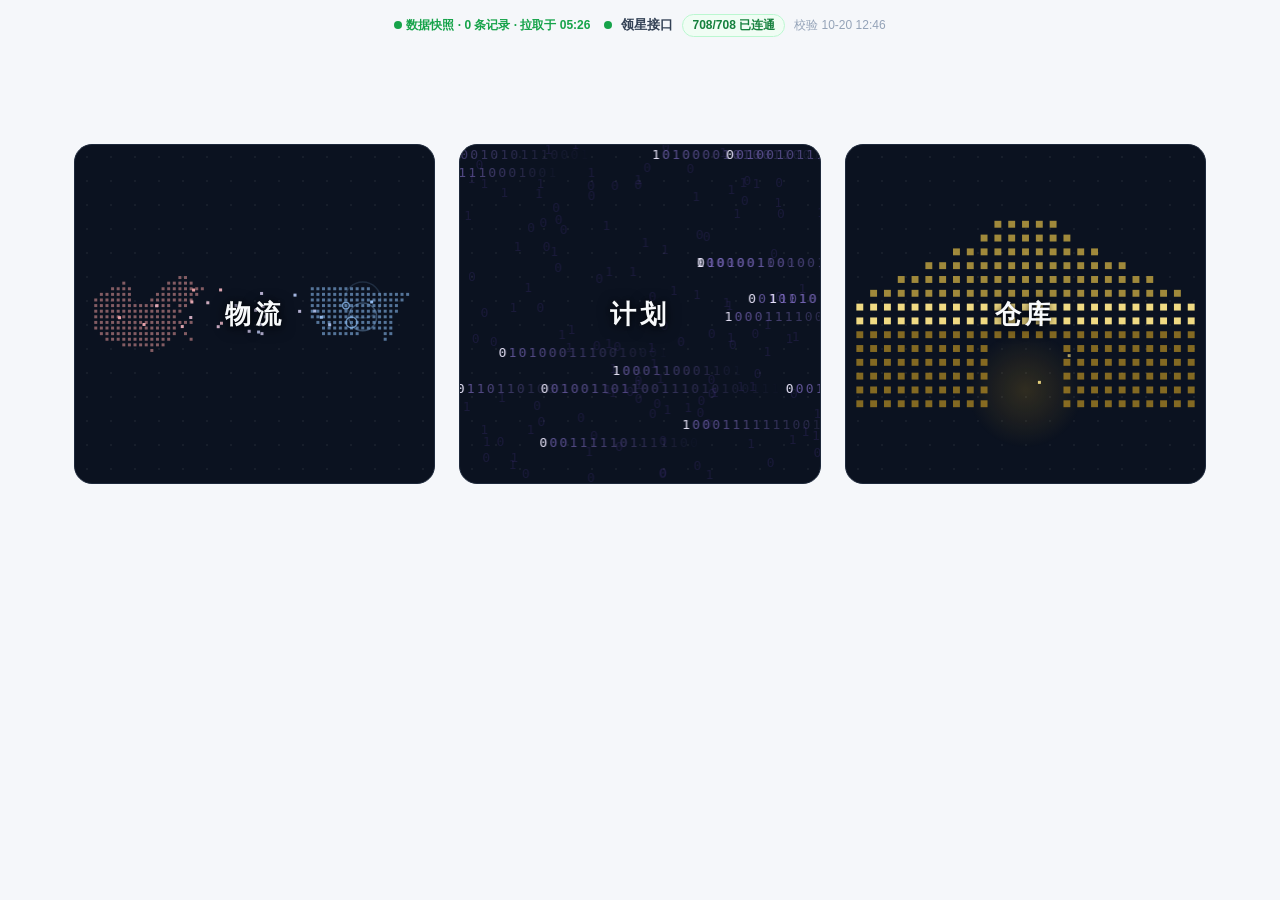
==== commit d9a03977: "新增：② SKU成本统计拆分表「发货日期」列 + 钉钉 AI 表格同步脚本 - patch_sku_shipdate.py：② 按地区/按船型拆分表右侧加发货日期列（悬停显示 FBA 货件号+件数） " ====
--- a/logistics-dashboard/dashboard/index.html
+++ b/logistics-dashboard/dashboard/index.html
@@ -991,7 +991,6 @@
   background:#eef3f7;color:#0d3b5c;font-size:12px;font-weight:600;}
 #lv1WhLayer .fm-drill-b td .own{display:inline-block;margin-left:6px;padding:1px 6px;border-radius:9px;
   background:#eef3f7;color:#0d3b5c;font-size:10.5px;font-weight:600;white-space:nowrap;}
-
 /* ===== 库龄 × 款号 矩阵（FBA 库存卡 2026-10-29） ===== */
 #lv1WhLayer .fm-asp-tools{display:flex;align-items:center;gap:12px;margin-top:4px;flex-wrap:wrap;}
 #lv1WhLayer .fm-asp-min{display:flex;align-items:center;gap:6px;font-size:12px;color:#5c6b7a;}
@@ -1079,8 +1078,6 @@
   box-shadow:0 12px 32px rgba(15,23,42,.16),0 1px 2px rgba(15,23,42,.05),inset 0 1px 0 rgba(255,255,255,.9);}
 #lv1WhLayer .fm-atrend-ctip b{font-size:14px;font-weight:700;margin-left:4px;}
 /* ===== 店级库龄结构趋势·样式 END ===== */
-
-
 /* ===== SPU 周度趋势·样式（2026-10-30） ===== */
 /* v2（2026-11-02 小丁要求）：弱化数据展示 —— 白色半透明磨砂玻璃浮层，卡内只留一条平滑库存波动曲线 */
 #lv1WhLayer .fm-asp-tbl td.tc{cursor:pointer;}
@@ -9184,6 +9181,303 @@
 
 
 <script>
+  /* ===== SPU 周度趋势·交互（2026-10-30） ===== */
+  /* v2（2026-11-02 小丁要求）：
+     ① 弱化数据展示 —— 点开不再弹「KPI 三数 + 周度明细表」的大卡片，改为一张白色半透明磨砂玻璃
+        小卡片，卡内只有一条平滑的库存波动曲线（该 SPU 在该库龄段的双数波动），就地浮在被点的格子旁；
+     ② 修掉「日期 数量」气泡关卡片后不消失的 bug —— 以前每次开卡片都往层里塞一个新气泡，
+        关闭时只隐藏了第一个，于是页面上越积越多。 */
+  var TREND_META = {
+    c0:   {i:3, t:"0-90天",    bad:false},
+    c1:   {i:4, t:"91-180天",  bad:false},
+    c2:   {i:5, t:"181-270天", bad:false},
+    c3:   {i:6, t:"271-365天", bad:true},
+    c4:   {i:7, t:"365天以上", bad:true},
+    old:  {i:2, t:"271天以上",  bad:true},
+    avail:{i:0, t:"可售",      bad:false},
+    total:{i:1, t:"总双数",    bad:false}
+  };
+
+  function tEsc(s){
+    s = String(s == null ? "" : s);
+    var o = "", i, c;
+    for(i = 0; i < s.length; i++){
+      c = s.charAt(i);
+      if(c === "&") o += "&amp;";
+      else if(c === "<") o += "&lt;";
+      else if(c === ">") o += "&gt;";
+      else if(c === '"') o += "&quot;";
+      else if(c === "'") o += "&#39;";
+      else o += c;
+    }
+    return o;
+  }
+
+  /* 关闭：卡片与气泡一律从 DOM 移除（只隐藏第一个气泡就是「关不掉」的根因） */
+  function tClose(){
+    var cards = document.querySelectorAll(".fm-trend-card"), i;
+    for(i = 0; i < cards.length; i++){ if(cards[i].parentNode) cards[i].parentNode.removeChild(cards[i]); }
+    var tips = document.querySelectorAll(".fm-trend-tip");
+    for(i = 0; i < tips.length; i++){ if(tips[i].parentNode) tips[i].parentNode.removeChild(tips[i]); }
+    window.__fmTrendAnchor = null;
+  }
+
+  function trendSeries(spu, metric, sid){
+    var T = window.__TREND || {};
+    var sh = T[String(sid)];
+    if(!sh || !sh.spu) return null;
+    var row = sh.spu[spu];
+    if(!row) return null;
+    var meta = TREND_META[metric] || TREND_META.total;
+    var out = [];
+    for(var i = 0; i < sh.weeks.length; i++){
+      var r = row[i];
+      if(!r) continue;
+      out.push({ d: sh.weeks[i], v: Number(r[meta.i]) || 0 });
+    }
+    return out.length ? out : null;
+  }
+
+  function trendNum(v){
+    return (Math.round(Number(v) || 0)).toLocaleString("en-US");
+  }
+  function trendPct(cur, prev){
+    if(!prev) return cur > 0 ? "+100%" : "0%";
+    var p = (cur - prev) / prev * 100;
+    return (p >= 0 ? "+" : "") + p.toFixed(1) + "%";
+  }
+  function trendDay(s){
+    var p = String(s || "").split("-");
+    return p.length >= 3 ? (p[1] + "/" + p[2]) : String(s || "");
+  }
+  function trendFull(s){
+    var p = String(s || "").split("-");
+    return p.length >= 3 ? (p[0] + "-" + p[1] + "-" + p[2]) : String(s || "");
+  }
+
+  /* 平滑曲线：Catmull-Rom → 三次贝塞尔（原来是折线段 L） */
+  function trendSmooth(pts){
+    var n = pts.length, i, d;
+    if(!n) return "";
+    d = "M" + pts[0][0].toFixed(1) + " " + pts[0][1].toFixed(1);
+    if(n === 1) return d;
+    for(i = 0; i < n - 1; i++){
+      var p0 = pts[i > 0 ? i-1 : 0], p1 = pts[i], p2 = pts[i+1], p3 = pts[i+2 < n ? i+2 : n-1];
+      var c1x = p1[0] + (p2[0]-p0[0]) * 0.16, c1y = p1[1] + (p2[1]-p0[1]) * 0.16;
+      var c2x = p2[0] - (p3[0]-p1[0]) * 0.16, c2y = p2[1] - (p3[1]-p1[1]) * 0.16;
+      d += " C" + c1x.toFixed(1) + " " + c1y.toFixed(1) + "," + c2x.toFixed(1) + " " + c2y.toFixed(1)
+         + "," + p2[0].toFixed(1) + " " + p2[1].toFixed(1);
+    }
+    return d;
+  }
+
+  function trendChartSVG(series, bad, W, H){
+    W = W || 430; H = H || 190;
+    var PL = 42, PR = 16, PT = 14, PB = 16;
+    var n = series.length;
+    var max = 0, min = 1e18, i;
+    for(i = 0; i < n; i++){ if(series[i].v > max) max = series[i].v; if(series[i].v < min) min = series[i].v; }
+    if(max <= 0) max = 1;
+    var lo = Math.max(0, min - (max - min) * 0.35);
+    if(max - lo < 1) lo = 0;
+    var iw = W - PL - PR, ih = H - PT - PB;
+    var step = n > 1 ? iw / (n - 1) : 0;
+    var color = bad ? "#c8102e" : "#0d3b5c";
+    var fill = bad ? "rgba(200,16,46,.09)" : "rgba(13,59,92,.09)";
+    var pts = [], d = "", area = "";
+    for(i = 0; i < n; i++){
+      var x = PL + (n > 1 ? i * step : iw / 2);
+      var y = PT + ih - ((series[i].v - lo) / (max - lo)) * ih;
+      pts.push([x, y]);
+    }
+    d = trendSmooth(pts);
+    area = d + " L" + pts[n-1][0].toFixed(1) + " " + (PT + ih) + " L" + pts[0][0].toFixed(1) + " " + (PT + ih) + " Z";
+    var s = '<svg viewBox="0 0 ' + W + ' ' + H + '" role="img" aria-label="周度趋势">';
+    s += '<line class="hl" x1="0" y1="0" x2="0" y2="' + (PT + ih) + '" style="display:none"/>';
+    s += '<g class="ax">';
+    var g;
+    for(g = 0; g <= 3; g++){
+      var gy = PT + ih - ih * g / 3;
+      var gv = Math.round(lo + (max - lo) * g / 3);
+      s += '<line x1="' + PL + '" y1="' + gy.toFixed(1) + '" x2="' + (W - PR) + '" y2="' + gy.toFixed(1) + '" stroke="#eef2f6" stroke-width="1"/>';
+      s += '<text x="' + (PL - 8) + '" y="' + (gy + 4).toFixed(1) + '" text-anchor="end" font-size="10.5" fill="#a9b6c1">' + trendNum(gv) + '</text>';
+    }
+    s += '<path d="' + area + '" fill="' + fill + '"/>';
+    s += '<path d="' + d + '" fill="none" stroke="' + color + '" stroke-width="2.4" stroke-linejoin="round" stroke-linecap="round"/>';
+    for(i = 0; i < n; i++){
+      var last = (i === n - 1);
+      s += '<circle cx="' + pts[i][0].toFixed(1) + '" cy="' + pts[i][1].toFixed(1) + '" r="' + (last ? 4.2 : 2.4) + '" fill="' + (last ? color : "#fff") + '" stroke="' + color + '" stroke-width="1.8"/>';
+      s += '<circle class="hit" data-i="' + i + '" cx="' + pts[i][0].toFixed(1) + '" cy="' + pts[i][1].toFixed(1) + '" r="10"/>';
+    }
+    var lx = pts[n-1][0], ly = pts[n-1][1];
+    var anchor = (lx > W - 90) ? "end" : "start";
+    var tx = (anchor === "end") ? lx - 9 : lx + 10;
+    s += '<text x="' + tx.toFixed(1) + '" y="' + (Math.max(PT + 11, ly - 10)).toFixed(1) + '" text-anchor="' + anchor + '" font-size="12.5" font-weight="700" fill="' + color + '">' + trendNum(series[n-1].v) + '</text>';
+    s += '</g></svg>';
+    return s;
+  }
+
+  /* 就地摆放：贴着被点的格子；下方放得下就下方，上方够就上方，两边都不够就选空间大的一边 */
+  function trendPlace(card, anchor){
+    if(!card) return;
+    var W = card.offsetWidth || 460, H = card.offsetHeight || 260, x, y;
+    var ar = (anchor && anchor.getBoundingClientRect) ? anchor.getBoundingClientRect() : null;
+    if(ar){
+      x = ar.left + ar.width / 2 - W / 2;
+      y = ar.bottom + 10;
+      if(y + H > window.innerHeight - 12){
+        var y2 = ar.top - H - 10;
+        y = (y2 >= 12) ? y2 : Math.max(12, window.innerHeight - H - 12);
+      }
+    }else{
+      x = Math.max(12, (window.innerWidth - W) / 2);
+      y = Math.max(12, (window.innerHeight - H) / 2 - 30);
+    }
+    x = Math.min(Math.max(8, x), Math.max(8, window.innerWidth - W - 8));
+    y = Math.min(Math.max(8, y), Math.max(8, window.innerHeight - H - 8));
+    card.style.left = x + "px";
+    card.style.top = y + "px";
+  }
+
+  function trendOpen(spu, metric, sid, anchor){
+    var meta = TREND_META[metric] || TREND_META.total;
+    var series = trendSeries(spu, metric, sid);
+    tClose();
+    var host = document.getElementById("lv1WhLayer") || document.body;
+
+    var h = '<div class="fm-trend-card" data-spu="' + tEsc(spu) + '">'
+      + '<div class="fm-trend-head"><b>' + tEsc(spu) + '</b><span>' + tEsc(meta.t) + '</span>'
+      + '<button type="button" class="fm-trend-x" aria-label="关闭">×</button></div>';
+    if(!series){
+      h += '<div class="fm-trend-empty">暂无历史数据<\/div>';
+    }else{
+      h += '<div class="fm-trend-chart" id="fmTrendChart"><\/div>'
+        + '<div class="fm-trend-axis"><span>' + tEsc(trendDay(series[0].d)) + '</span><span>'
+        + tEsc(trendDay(series[series.length - 1].d)) + '</span></div>';
+    }
+    h += '<\/div><div class="fm-trend-tip"><\/div>';
+
+    var wrap = document.createElement("div");
+    wrap.innerHTML = h;
+    var card = wrap.querySelector(".fm-trend-card");
+    var tip = wrap.querySelector(".fm-trend-tip");
+    host.appendChild(card);
+    host.appendChild(tip);
+    window.__fmTrendAnchor = anchor || null;
+
+    card.querySelector(".fm-trend-x").addEventListener("click", function(e){
+      e.stopPropagation();
+      tClose();
+    });
+
+    if(!series){ trendPlace(card, anchor); return; }
+
+    var chartBox = card.querySelector("#fmTrendChart");
+    var svg = null;
+    if(chartBox){
+      var cw = chartBox.clientWidth || 430;
+      var ch = chartBox.clientHeight || 190;
+      chartBox.innerHTML = trendChartSVG(series, meta.bad, cw, ch);
+      svg = chartBox.querySelector("svg");
+    }
+    var hl = card.querySelector("line.hl");
+
+    /* SVG 坐标换算：viewBox 与容器尺寸不一定同比例（preserveAspectRatio 会留边），
+       必须按「等比缩放 + 居中」换算，否则虚线（viewBox 单位）和节点（屏幕像素）对不齐 */
+    function trendMap(){
+      if(!svg) return null;
+      var hb = svg.getBoundingClientRect();
+      var a = (svg.getAttribute("viewBox") || "0 0 430 190").split(/\s+/);
+      var x0 = Number(a[0]) || 0, y0 = Number(a[1]) || 0;
+      var vw = Number(a[2]) || 430, vh = Number(a[3]) || 190;
+      var sc = Math.min(hb.width / vw, hb.height / vh);
+      if(!(sc > 0)) sc = 1;
+      var offX = hb.left + (hb.width - vw * sc) / 2;
+      var offY = hb.top + (hb.height - vh * sc) / 2;
+      return { x0:x0, y0:y0, vw:vw, vh:vh, sc:sc, offX:offX, offY:offY };
+    }
+    function focusPoint(i){
+      if(i == null || !series[i]) return;
+      var hits = card.querySelectorAll("circle.hit");
+      var c = hits[i];
+      if(!c) return;
+      var M = trendMap();
+      if(!M) return;
+      var ux = Number(c.getAttribute("cx")), uy = Number(c.getAttribute("cy"));
+      var px = M.offX + ux * M.sc, py = M.offY + uy * M.sc;
+      hl.setAttribute("x1", M.x0 + ux); hl.setAttribute("x2", M.x0 + ux);
+      hl.setAttribute("y1", M.y0); hl.setAttribute("y2", M.y0 + M.vh);
+      hl.style.display = "";
+      tip.innerHTML = tEsc(trendFull(series[i].d)) + " &nbsp;<b>" + trendNum(series[i].v) + "</b> 双";
+      tip.style.display = "block";
+      tip.style.left = Math.min(window.innerWidth - tip.offsetWidth - 8, px + 14) + "px";
+      tip.style.top = Math.max(6, py - 36) + "px";
+    }
+    if(svg){
+      svg.addEventListener("mousemove", function(e){
+        var t = e.target;
+        if(!t || !t.getAttribute || !t.getAttribute("data-i")) return;
+        focusPoint(Number(t.getAttribute("data-i")));
+      });
+      svg.addEventListener("mouseleave", function(){
+        if(hl) hl.style.display = "none";
+        tip.style.display = "none";
+      });
+    }
+    trendPlace(card, anchor);
+  }
+
+  /* ESC 关闭 */
+  document.addEventListener("keydown", function(e){
+    if((e.key === "Escape" || e.keyCode === 27) && document.querySelector(".fm-trend-card")){
+      tClose();
+    }
+  });
+
+  /* 点卡片外收起（只注册一次） */
+  if(!window.__fmTrendOutsideBound){
+    window.__fmTrendOutsideBound = 1;
+    document.addEventListener("pointerdown", function(e){
+      var c = document.querySelector(".fm-trend-card");
+      if(!c) return;
+      var t = e.target;
+      if(t && t.closest && t.closest(".fm-trend-card")) return;
+      tClose();
+    }, true);
+  }
+
+  /* 滚动/缩放时跟着锚点走；锚点滚出视口就收起 */
+  if(!window.__fmTrendFollowBound){
+    window.__fmTrendFollowBound = 1;
+    var follow = function(){
+      var c = document.querySelector(".fm-trend-card");
+      if(!c) return;
+      var a = window.__fmTrendAnchor;
+      if(a && a.getBoundingClientRect){
+        var r = a.getBoundingClientRect();
+        if(r.bottom < 0 || r.top > window.innerHeight){ tClose(); return; }
+        trendPlace(c, a);
+      }
+    };
+    window.addEventListener("scroll", follow, true);
+    window.addEventListener("resize", follow);
+  }
+
+  /* 全局事件委托：矩阵数值格可点（表头排序不受影响） */
+  document.addEventListener("click", function(e){
+    var td = (e.target && e.target.closest) ? e.target.closest("td[data-trend]") : null;
+    if(!td) return;
+    var tr = td.closest("tr");
+    if(!tr) return;
+    var spuTd = tr.querySelector("td.spu");
+    if(!spuTd) return;
+    var wrap = td.closest("#fmAgeSpu");
+    var sid = wrap ? (wrap.getAttribute("data-sid") || "") : "";
+    var spu = spuTd.getAttribute("data-spu") || (spuTd.textContent || "").trim();
+    trendOpen(spu, td.getAttribute("data-trend"), sid, td);
+  });
+</script>
+<script>
 /* ===== 店级库龄结构趋势·交互（2026-11-02） ===== */
   (function(){
     var A = window.__AGETREND || null;
@@ -9563,302 +9857,5 @@
     }
   })();
 </script>
-<script>
-  /* ===== SPU 周度趋势·交互（2026-10-30） ===== */
-  /* v2（2026-11-02 小丁要求）：
-     ① 弱化数据展示 —— 点开不再弹「KPI 三数 + 周度明细表」的大卡片，改为一张白色半透明磨砂玻璃
-        小卡片，卡内只有一条平滑的库存波动曲线（该 SPU 在该库龄段的双数波动），就地浮在被点的格子旁；
-     ② 修掉「日期 数量」气泡关卡片后不消失的 bug —— 以前每次开卡片都往层里塞一个新气泡，
-        关闭时只隐藏了第一个，于是页面上越积越多。 */
-  var TREND_META = {
-    c0:   {i:3, t:"0-90天",    bad:false},
-    c1:   {i:4, t:"91-180天",  bad:false},
-    c2:   {i:5, t:"181-270天", bad:false},
-    c3:   {i:6, t:"271-365天", bad:true},
-    c4:   {i:7, t:"365天以上", bad:true},
-    old:  {i:2, t:"271天以上",  bad:true},
-    avail:{i:0, t:"可售",      bad:false},
-    total:{i:1, t:"总双数",    bad:false}
-  };
-
-  function tEsc(s){
-    s = String(s == null ? "" : s);
-    var o = "", i, c;
-    for(i = 0; i < s.length; i++){
-      c = s.charAt(i);
-      if(c === "&") o += "&amp;";
-      else if(c === "<") o += "&lt;";
-      else if(c === ">") o += "&gt;";
-      else if(c === '"') o += "&quot;";
-      else if(c === "'") o += "&#39;";
-      else o += c;
-    }
-    return o;
-  }
-
-  /* 关闭：卡片与气泡一律从 DOM 移除（只隐藏第一个气泡就是「关不掉」的根因） */
-  function tClose(){
-    var cards = document.querySelectorAll(".fm-trend-card"), i;
-    for(i = 0; i < cards.length; i++){ if(cards[i].parentNode) cards[i].parentNode.removeChild(cards[i]); }
-    var tips = document.querySelectorAll(".fm-trend-tip");
-    for(i = 0; i < tips.length; i++){ if(tips[i].parentNode) tips[i].parentNode.removeChild(tips[i]); }
-    window.__fmTrendAnchor = null;
-  }
-
-  function trendSeries(spu, metric, sid){
-    var T = window.__TREND || {};
-    var sh = T[String(sid)];
-    if(!sh || !sh.spu) return null;
-    var row = sh.spu[spu];
-    if(!row) return null;
-    var meta = TREND_META[metric] || TREND_META.total;
-    var out = [];
-    for(var i = 0; i < sh.weeks.length; i++){
-      var r = row[i];
-      if(!r) continue;
-      out.push({ d: sh.weeks[i], v: Number(r[meta.i]) || 0 });
-    }
-    return out.length ? out : null;
-  }
-
-  function trendNum(v){
-    return (Math.round(Number(v) || 0)).toLocaleString("en-US");
-  }
-  function trendPct(cur, prev){
-    if(!prev) return cur > 0 ? "+100%" : "0%";
-    var p = (cur - prev) / prev * 100;
-    return (p >= 0 ? "+" : "") + p.toFixed(1) + "%";
-  }
-  function trendDay(s){
-    var p = String(s || "").split("-");
-    return p.length >= 3 ? (p[1] + "/" + p[2]) : String(s || "");
-  }
-  function trendFull(s){
-    var p = String(s || "").split("-");
-    return p.length >= 3 ? (p[0] + "-" + p[1] + "-" + p[2]) : String(s || "");
-  }
-
-  /* 平滑曲线：Catmull-Rom → 三次贝塞尔（原来是折线段 L） */
-  function trendSmooth(pts){
-    var n = pts.length, i, d;
-    if(!n) return "";
-    d = "M" + pts[0][0].toFixed(1) + " " + pts[0][1].toFixed(1);
-    if(n === 1) return d;
-    for(i = 0; i < n - 1; i++){
-      var p0 = pts[i > 0 ? i-1 : 0], p1 = pts[i], p2 = pts[i+1], p3 = pts[i+2 < n ? i+2 : n-1];
-      var c1x = p1[0] + (p2[0]-p0[0]) * 0.16, c1y = p1[1] + (p2[1]-p0[1]) * 0.16;
-      var c2x = p2[0] - (p3[0]-p1[0]) * 0.16, c2y = p2[1] - (p3[1]-p1[1]) * 0.16;
-      d += " C" + c1x.toFixed(1) + " " + c1y.toFixed(1) + "," + c2x.toFixed(1) + " " + c2y.toFixed(1)
-         + "," + p2[0].toFixed(1) + " " + p2[1].toFixed(1);
-    }
-    return d;
-  }
-
-  function trendChartSVG(series, bad, W, H){
-    W = W || 430; H = H || 190;
-    var PL = 42, PR = 16, PT = 14, PB = 16;
-    var n = series.length;
-    var max = 0, min = 1e18, i;
-    for(i = 0; i < n; i++){ if(series[i].v > max) max = series[i].v; if(series[i].v < min) min = series[i].v; }
-    if(max <= 0) max = 1;
-    var lo = Math.max(0, min - (max - min) * 0.35);
-    if(max - lo < 1) lo = 0;
-    var iw = W - PL - PR, ih = H - PT - PB;
-    var step = n > 1 ? iw / (n - 1) : 0;
-    var color = bad ? "#c8102e" : "#0d3b5c";
-    var fill = bad ? "rgba(200,16,46,.09)" : "rgba(13,59,92,.09)";
-    var pts = [], d = "", area = "";
-    for(i = 0; i < n; i++){
-      var x = PL + (n > 1 ? i * step : iw / 2);
-      var y = PT + ih - ((series[i].v - lo) / (max - lo)) * ih;
-      pts.push([x, y]);
-    }
-    d = trendSmooth(pts);
-    area = d + " L" + pts[n-1][0].toFixed(1) + " " + (PT + ih) + " L" + pts[0][0].toFixed(1) + " " + (PT + ih) + " Z";
-    var s = '<svg viewBox="0 0 ' + W + ' ' + H + '" role="img" aria-label="周度趋势">';
-    s += '<line class="hl" x1="0" y1="0" x2="0" y2="' + (PT + ih) + '" style="display:none"/>';
-    s += '<g class="ax">';
-    var g;
-    for(g = 0; g <= 3; g++){
-      var gy = PT + ih - ih * g / 3;
-      var gv = Math.round(lo + (max - lo) * g / 3);
-      s += '<line x1="' + PL + '" y1="' + gy.toFixed(1) + '" x2="' + (W - PR) + '" y2="' + gy.toFixed(1) + '" stroke="#eef2f6" stroke-width="1"/>';
-      s += '<text x="' + (PL - 8) + '" y="' + (gy + 4).toFixed(1) + '" text-anchor="end" font-size="10.5" fill="#a9b6c1">' + trendNum(gv) + '</text>';
-    }
-    s += '<path d="' + area + '" fill="' + fill + '"/>';
-    s += '<path d="' + d + '" fill="none" stroke="' + color + '" stroke-width="2.4" stroke-linejoin="round" stroke-linecap="round"/>';
-    for(i = 0; i < n; i++){
-      var last = (i === n - 1);
-      s += '<circle cx="' + pts[i][0].toFixed(1) + '" cy="' + pts[i][1].toFixed(1) + '" r="' + (last ? 4.2 : 2.4) + '" fill="' + (last ? color : "#fff") + '" stroke="' + color + '" stroke-width="1.8"/>';
-      s += '<circle class="hit" data-i="' + i + '" cx="' + pts[i][0].toFixed(1) + '" cy="' + pts[i][1].toFixed(1) + '" r="10"/>';
-    }
-    var lx = pts[n-1][0], ly = pts[n-1][1];
-    var anchor = (lx > W - 90) ? "end" : "start";
-    var tx = (anchor === "end") ? lx - 9 : lx + 10;
-    s += '<text x="' + tx.toFixed(1) + '" y="' + (Math.max(PT + 11, ly - 10)).toFixed(1) + '" text-anchor="' + anchor + '" font-size="12.5" font-weight="700" fill="' + color + '">' + trendNum(series[n-1].v) + '</text>';
-    s += '</g></svg>';
-    return s;
-  }
-
-  /* 就地摆放：贴着被点的格子；下方放得下就下方，上方够就上方，两边都不够就选空间大的一边 */
-  function trendPlace(card, anchor){
-    if(!card) return;
-    var W = card.offsetWidth || 460, H = card.offsetHeight || 260, x, y;
-    var ar = (anchor && anchor.getBoundingClientRect) ? anchor.getBoundingClientRect() : null;
-    if(ar){
-      x = ar.left + ar.width / 2 - W / 2;
-      y = ar.bottom + 10;
-      if(y + H > window.innerHeight - 12){
-        var y2 = ar.top - H - 10;
-        y = (y2 >= 12) ? y2 : Math.max(12, window.innerHeight - H - 12);
-      }
-    }else{
-      x = Math.max(12, (window.innerWidth - W) / 2);
-      y = Math.max(12, (window.innerHeight - H) / 2 - 30);
-    }
-    x = Math.min(Math.max(8, x), Math.max(8, window.innerWidth - W - 8));
-    y = Math.min(Math.max(8, y), Math.max(8, window.innerHeight - H - 8));
-    card.style.left = x + "px";
-    card.style.top = y + "px";
-  }
-
-  function trendOpen(spu, metric, sid, anchor){
-    var meta = TREND_META[metric] || TREND_META.total;
-    var series = trendSeries(spu, metric, sid);
-    tClose();
-    var host = document.getElementById("lv1WhLayer") || document.body;
-
-    var h = '<div class="fm-trend-card" data-spu="' + tEsc(spu) + '">'
-      + '<div class="fm-trend-head"><b>' + tEsc(spu) + '</b><span>' + tEsc(meta.t) + '</span>'
-      + '<button type="button" class="fm-trend-x" aria-label="关闭">×</button></div>';
-    if(!series){
-      h += '<div class="fm-trend-empty">暂无历史数据<\/div>';
-    }else{
-      h += '<div class="fm-trend-chart" id="fmTrendChart"><\/div>'
-        + '<div class="fm-trend-axis"><span>' + tEsc(trendDay(series[0].d)) + '</span><span>'
-        + tEsc(trendDay(series[series.length - 1].d)) + '</span></div>';
-    }
-    h += '<\/div><div class="fm-trend-tip"><\/div>';
-
-    var wrap = document.createElement("div");
-    wrap.innerHTML = h;
-    var card = wrap.querySelector(".fm-trend-card");
-    var tip = wrap.querySelector(".fm-trend-tip");
-    host.appendChild(card);
-    host.appendChild(tip);
-    window.__fmTrendAnchor = anchor || null;
-
-    card.querySelector(".fm-trend-x").addEventListener("click", function(e){
-      e.stopPropagation();
-      tClose();
-    });
-
-    if(!series){ trendPlace(card, anchor); return; }
-
-    var chartBox = card.querySelector("#fmTrendChart");
-    var svg = null;
-    if(chartBox){
-      var cw = chartBox.clientWidth || 430;
-      var ch = chartBox.clientHeight || 190;
-      chartBox.innerHTML = trendChartSVG(series, meta.bad, cw, ch);
-      svg = chartBox.querySelector("svg");
-    }
-    var hl = card.querySelector("line.hl");
-
-    /* SVG 坐标换算：viewBox 与容器尺寸不一定同比例（preserveAspectRatio 会留边），
-       必须按「等比缩放 + 居中」换算，否则虚线（viewBox 单位）和节点（屏幕像素）对不齐 */
-    function trendMap(){
-      if(!svg) return null;
-      var hb = svg.getBoundingClientRect();
-      var a = (svg.getAttribute("viewBox") || "0 0 430 190").split(/\s+/);
-      var x0 = Number(a[0]) || 0, y0 = Number(a[1]) || 0;
-      var vw = Number(a[2]) || 430, vh = Number(a[3]) || 190;
-      var sc = Math.min(hb.width / vw, hb.height / vh);
-      if(!(sc > 0)) sc = 1;
-      var offX = hb.left + (hb.width - vw * sc) / 2;
-      var offY = hb.top + (hb.height - vh * sc) / 2;
-      return { x0:x0, y0:y0, vw:vw, vh:vh, sc:sc, offX:offX, offY:offY };
-    }
-    function focusPoint(i){
-      if(i == null || !series[i]) return;
-      var hits = card.querySelectorAll("circle.hit");
-      var c = hits[i];
-      if(!c) return;
-      var M = trendMap();
-      if(!M) return;
-      var ux = Number(c.getAttribute("cx")), uy = Number(c.getAttribute("cy"));
-      var px = M.offX + ux * M.sc, py = M.offY + uy * M.sc;
-      hl.setAttribute("x1", M.x0 + ux); hl.setAttribute("x2", M.x0 + ux);
-      hl.setAttribute("y1", M.y0); hl.setAttribute("y2", M.y0 + M.vh);
-      hl.style.display = "";
-      tip.innerHTML = tEsc(trendFull(series[i].d)) + " &nbsp;<b>" + trendNum(series[i].v) + "</b> 双";
-      tip.style.display = "block";
-      tip.style.left = Math.min(window.innerWidth - tip.offsetWidth - 8, px + 14) + "px";
-      tip.style.top = Math.max(6, py - 36) + "px";
-    }
-    if(svg){
-      svg.addEventListener("mousemove", function(e){
-        var t = e.target;
-        if(!t || !t.getAttribute || !t.getAttribute("data-i")) return;
-        focusPoint(Number(t.getAttribute("data-i")));
-      });
-      svg.addEventListener("mouseleave", function(){
-        if(hl) hl.style.display = "none";
-        tip.style.display = "none";
-      });
-    }
-    trendPlace(card, anchor);
-  }
-
-  /* ESC 关闭 */
-  document.addEventListener("keydown", function(e){
-    if((e.key === "Escape" || e.keyCode === 27) && document.querySelector(".fm-trend-card")){
-      tClose();
-    }
-  });
-
-  /* 点卡片外收起（只注册一次） */
-  if(!window.__fmTrendOutsideBound){
-    window.__fmTrendOutsideBound = 1;
-    document.addEventListener("pointerdown", function(e){
-      var c = document.querySelector(".fm-trend-card");
-      if(!c) return;
-      var t = e.target;
-      if(t && t.closest && t.closest(".fm-trend-card")) return;
-      tClose();
-    }, true);
-  }
-
-  /* 滚动/缩放时跟着锚点走；锚点滚出视口就收起 */
-  if(!window.__fmTrendFollowBound){
-    window.__fmTrendFollowBound = 1;
-    var follow = function(){
-      var c = document.querySelector(".fm-trend-card");
-      if(!c) return;
-      var a = window.__fmTrendAnchor;
-      if(a && a.getBoundingClientRect){
-        var r = a.getBoundingClientRect();
-        if(r.bottom < 0 || r.top > window.innerHeight){ tClose(); return; }
-        trendPlace(c, a);
-      }
-    };
-    window.addEventListener("scroll", follow, true);
-    window.addEventListener("resize", follow);
-  }
-
-  /* 全局事件委托：矩阵数值格可点（表头排序不受影响） */
-  document.addEventListener("click", function(e){
-    var td = (e.target && e.target.closest) ? e.target.closest("td[data-trend]") : null;
-    if(!td) return;
-    var tr = td.closest("tr");
-    if(!tr) return;
-    var spuTd = tr.querySelector("td.spu");
-    if(!spuTd) return;
-    var wrap = td.closest("#fmAgeSpu");
-    var sid = wrap ? (wrap.getAttribute("data-sid") || "") : "";
-    var spu = spuTd.getAttribute("data-spu") || (spuTd.textContent || "").trim();
-    trendOpen(spu, td.getAttribute("data-trend"), sid, td);
-  });
-</script>
 </body>
 </html>
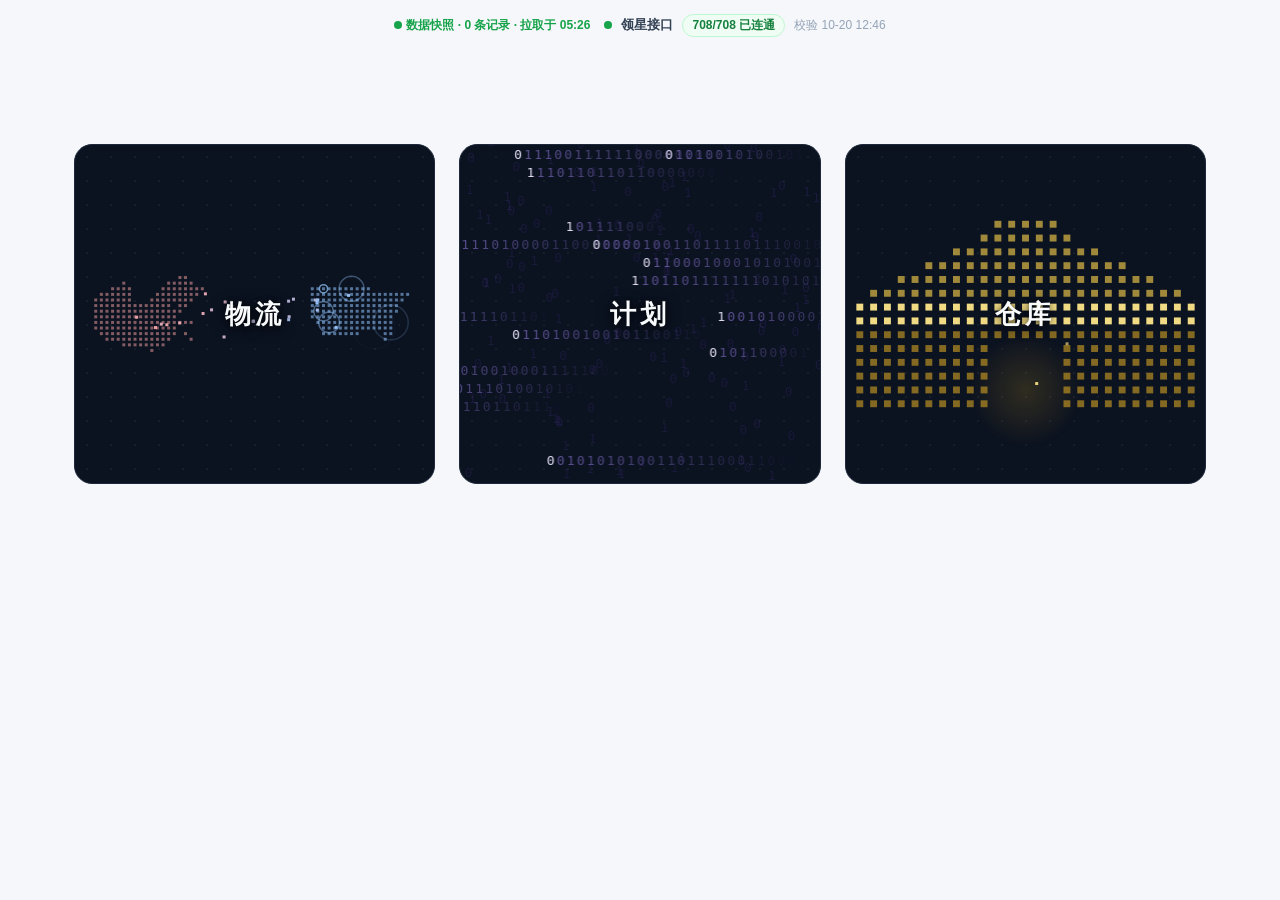
==== commit e651ef93: "空运单列一类，不与海运混算 - build_records_from_share.py：ship_type_norm 增加「空运」（全表 3 票，2026-04） - patch_ship_air.p" ====
--- a/logistics-dashboard/dashboard/index.html
+++ b/logistics-dashboard/dashboard/index.html
@@ -4375,6 +4375,7 @@
               <option data-page-node-id="Om6ds1UqbmPuZzcN3MBcMf" value><!--pnid:G1Xki0mSEGn5MNKGoQ6amp-->全部船型</option>
               <option data-page-node-id="sG4el1r1pDjgNbRajSgGlJ" value="快船"><!--pnid:4byTWyYn6Elj6CkivsbPOc-->快船</option>
               <option data-page-node-id="bZzMbLjizCjWvw4OeV04Ia" value="普船"><!--pnid:f18BZecjThEBlCYdLyO1Sp-->普船</option>
+              <option data-page-node-id="dtShipAir2026" value="空运"><!--pnid:dtShipAir2026-->空运</option>
             </select>
           </label>
         </div>
@@ -4745,6 +4746,8 @@
   }
 
   function isFast(st) { return (st || "").indexOf("快") >= 0; }
+  /* 空运单独一类（2026-11-03 小丁：空运不能跟海运混算） */
+  function isAir(st) { return (st || "").indexOf("空运") >= 0; }
 
   function avg1(vals) {
     if (!vals.length) return [null, 0];
@@ -4904,7 +4907,8 @@
       targetLabel = "全部数据";
     }
     if (body.ship_type === "快船") timeRecs = timeRecs.filter(function (r) { return isFast(r.ship_type); });
-    else if (body.ship_type === "普船") timeRecs = timeRecs.filter(function (r) { return !isFast(r.ship_type); });
+    else if (body.ship_type === "空运") timeRecs = timeRecs.filter(function (r) { return isAir(r.ship_type); });
+    else if (body.ship_type === "普船") timeRecs = timeRecs.filter(function (r) { return !isFast(r.ship_type) && !isAir(r.ship_type); });
 
     function computeRegion(region) {
       var sub = timeRecs.filter(function (r) { return r.region === region; });
@@ -4916,7 +4920,8 @@
       var sd = {}, tb = {};
       ["快船", "普船"].forEach(function (st) {
         var sub2 = sub.filter(function (r) {
-          return st === "快船" ? isFast(r.ship_type) : !isFast(r.ship_type);
+          if (st === "快船") return isFast(r.ship_type);
+          return !isFast(r.ship_type) && !isAir(r.ship_type);
         });
         var w2 = weightedAvgUnitPrice(sub2);
         var box2 = (w2[0] !== null) ? volWeight * w2[0] : null;
@@ -4997,7 +5002,8 @@
       targetLabel = "全部数据";
     }
     if (body.ship_type === "快船") timeRecs = timeRecs.filter(function (r) { return isFast(r.ship_type); });
-    else if (body.ship_type === "普船") timeRecs = timeRecs.filter(function (r) { return !isFast(r.ship_type); });
+    else if (body.ship_type === "空运") timeRecs = timeRecs.filter(function (r) { return isAir(r.ship_type); });
+    else if (body.ship_type === "普船") timeRecs = timeRecs.filter(function (r) { return !isFast(r.ship_type) && !isAir(r.ship_type); });
 
     var tokens = splitSkus(body.sku).map(normSku).filter(function (x) { return x; });
     /* 匹配链：多 SKU → mixed / mixed_union；单 SKU → exact → fuzzy */
@@ -5051,7 +5057,8 @@
           return (d.getFullYear() + "-" + (d.getMonth() + 1)) === latestYm;
         });
         if (body.ship_type === "快船") fb = fb.filter(function (r) { return isFast(r.ship_type); });
-        else if (body.ship_type === "普船") fb = fb.filter(function (r) { return !isFast(r.ship_type); });
+        else if (body.ship_type === "空运") fb = fb.filter(function (r) { return isAir(r.ship_type); });
+        else if (body.ship_type === "普船") fb = fb.filter(function (r) { return !isFast(r.ship_type) && !isAir(r.ship_type); });
         var _m2 = matchSku(fb);
         if (_m2.matched.length) {
           matched = _m2.matched;
@@ -5070,6 +5077,11 @@
     matchedSkus.sort();
 
     var agg = skuAggregate(matched);
+    /* 空运单独算：头条与船型拆分都不能把空运混进海运（2026-11-03 小丁） */
+    var airRows = matched.filter(function (r) { return isAir(r.ship_type); });
+    var seaRows = matched.filter(function (r) { return !isAir(r.ship_type); });
+    var seaAgg = skuAggregate(seaRows);
+    var airAgg = skuAggregate(airRows);
 
     var byRegion = [];
     REGION_ALL.forEach(function (reg) {
@@ -5082,8 +5094,12 @@
       byRegion.push(a);
     });
     var byShip = [];
-    ["快船", "普船"].forEach(function (st) {
-      var sub = matched.filter(function (r) { return st === "快船" ? isFast(r.ship_type) : !isFast(r.ship_type); });
+    ["快船", "普船", "空运"].forEach(function (st) {
+      var sub = matched.filter(function (r) {
+        if (st === "空运") return isAir(r.ship_type);
+        if (st === "快船") return isFast(r.ship_type);
+        return !isFast(r.ship_type) && !isAir(r.ship_type);
+      });
       if (!sub.length) return;
       var a = skuAggregate(sub);
       a.ship_type = st;
@@ -5096,7 +5112,7 @@
         source_sheet: r.source_sheet, warehouse_code: r.warehouse_code,
         shipper_warehouse_no: r.wh_no || "",
         region: r.region, region_label: REGION_LABELS[r.region],
-        ship_type: isFast(r.ship_type) ? "快船" : "普船",
+        ship_type: isAir(r.ship_type) ? "空运" : (isFast(r.ship_type) ? "快船" : "普船"),
         ship_date: r.ship_date || "",
         quantity: Number(r.quantity || 0), box_count: Number(r.box_count || 0),
         priced: r.total_freight !== null,
@@ -5130,6 +5146,10 @@
       unpriced_quantity: agg.unpriced_quantity || 0,
       total_quantity: agg.total_quantity, total_box_count: agg.total_box_count,
       total_freight: agg.total_freight, per_unit_freight: agg.per_unit_freight,
+      sea_per_unit_freight: seaAgg.per_unit_freight,
+      sea_record_count: seaAgg.record_count, sea_quantity: seaAgg.total_quantity,
+      air_per_unit_freight: airAgg.per_unit_freight,
+      air_record_count: airAgg.record_count, air_quantity: airAgg.total_quantity,
       by_region: byRegion, by_ship_type: byShip, shipments: shipments,
       range_label: targetLabel,
       ship_type_label: body.ship_type || "全部船型",
@@ -5947,9 +5967,11 @@
       return;
     }
 
-    const pu = data.per_unit_freight == null
+    /* 头条单件运费 = 海运口径（快船+普船）；空运单独一行，不混算 */
+    const puVal = (data.sea_per_unit_freight == null) ? data.per_unit_freight : data.sea_per_unit_freight;
+    const pu = puVal == null
       ? `<span class="placeholder">无件数<\/span>`
-      : `<b>¥${data.per_unit_freight.toFixed(4)}<\/b> /件`;
+      : `<b>¥${puVal.toFixed(4)}<\/b> /件`;
     let modeTag = "";
     if (data.match_mode === "exact") modeTag = `<span class="ok-tag">精确匹配<\/span>`;
     else if (data.match_mode === "mixed") modeTag = `<span class="ok-tag">拼箱查询（同时含 ${data.query_skus.join("、")}）<\/span>`;
@@ -5969,6 +5991,12 @@
     }
     // 头条：SKU 单件运费
     html += `<div class="sku-headline">SKU 单件运费 ≈ ${pu}<\/div>`;
+    if (data.air_record_count > 0) {
+      const apu = data.air_per_unit_freight == null
+        ? `<span class="placeholder">无件数<\/span>`
+        : `<b>¥${data.air_per_unit_freight.toFixed(4)}<\/b> /件`;
+      html += `<div class="sku-headline sku-headline-air">空运单件运费 ≈ ${apu}（${data.air_record_count} 票 · ${data.air_quantity} 件）<\/div>`;
+    }
 
     // 按地区拆分
     if (data.by_region && data.by_region.length) {
@@ -7207,6 +7235,11 @@
      （如「美森正班卡派」「OA普船」「芝加哥卡派」）原文落在渠道列，
      船型列只留归并后的「普船/快船」。所以 raw = 渠道 || 船型 才是完整原文。 */
   var EXPRESS_KEYS = ["美森", "快船", "快线"];
+  /* 空运（2026-11-03 小丁）：原文含「空运」的单独一类，不与海运混算 */
+  function isAirText(rec) {
+    var raw = String((rec && rec.channel) || (rec && rec.ship_type) || "");
+    return raw.indexOf("空运") >= 0;
+  }
   function isExpress(rec) {
     var raw = String((rec && rec.channel) || (rec && rec.ship_type) || "").toUpperCase();
     if (!raw) return false;
@@ -7274,7 +7307,7 @@
     var totalQty = 0, recCount = 0;
     var skuSet = {}, fbaSet = {};
     var region = {};                       /* reg -> {qty,count} */
-    var ship = { "快船": 0, "普船": 0 };
+    var ship = { "快船": 0, "普船": 0, "空运": 0 };
     recs.forEach(function (r) {
       if (!isInTransit(r)) return;
       recCount++;
@@ -7286,7 +7319,7 @@
       var reg = r.region || "unknown";
       region[reg] = region[reg] || { qty: 0, count: 0 };
       region[reg].qty += q; region[reg].count++;
-      ship[(r.ship_type || "").indexOf("快") >= 0 ? "快船" : "普船"]++;
+      ship[isAirText(r) ? "空运" : ((r.ship_type || "").indexOf("快") >= 0 ? "快船" : "普船")]++;
     });
     return {
       totalQty: totalQty, recCount: recCount,
@@ -7316,6 +7349,7 @@
         + cell('货件号数', d.fbaCount, '', 'fba', '')
         + cell('快船', d.ship["快船"], '', 'express', '票')
         + cell('普船', d.ship["普船"], '', 'ground', '票')
+    + (d.ship["空运"] ? cell('空运', d.ship["空运"], '', 'air', '票') : '')
         + regCell('us_west') + regCell('us_central') + regCell('us_east') + regCell('unknown')
       + '</div>';
     bindTransitModalEvents();
@@ -7589,6 +7623,7 @@
       fbaMeta[f] = {
         recs: rs,
         express: isExpress(rs[0]),
+        air: isAirText(rs[0]),
         ship: ships[0] || null,
         deliver: dls[dls.length - 1] || null,
         region: region,
@@ -7597,8 +7632,8 @@
       };
     });
     skuRows.forEach(function (l) {
-      l.meta = fbaMeta[l.fba.toUpperCase()] || { recs: [], express: false, ship: null, deliver: null, region: "unknown", stage: "unmatched", delivery_window: null };
-      l.shipType = l.meta.express ? "快船" : "普船";
+      l.meta = fbaMeta[l.fba.toUpperCase()] || { recs: [], express: false, air: false, ship: null, deliver: null, region: "unknown", stage: "unmatched", delivery_window: null };
+      l.shipType = l.meta.air ? "空运" : (l.meta.express ? "快船" : "普船");
       l.op = opOf(l.sku);
       l.batchKey = l.meta.ship ? l.meta.ship.slice(5, 10) : "未知";
     });
@@ -9181,303 +9216,6 @@
 
 
 <script>
-  /* ===== SPU 周度趋势·交互（2026-10-30） ===== */
-  /* v2（2026-11-02 小丁要求）：
-     ① 弱化数据展示 —— 点开不再弹「KPI 三数 + 周度明细表」的大卡片，改为一张白色半透明磨砂玻璃
-        小卡片，卡内只有一条平滑的库存波动曲线（该 SPU 在该库龄段的双数波动），就地浮在被点的格子旁；
-     ② 修掉「日期 数量」气泡关卡片后不消失的 bug —— 以前每次开卡片都往层里塞一个新气泡，
-        关闭时只隐藏了第一个，于是页面上越积越多。 */
-  var TREND_META = {
-    c0:   {i:3, t:"0-90天",    bad:false},
-    c1:   {i:4, t:"91-180天",  bad:false},
-    c2:   {i:5, t:"181-270天", bad:false},
-    c3:   {i:6, t:"271-365天", bad:true},
-    c4:   {i:7, t:"365天以上", bad:true},
-    old:  {i:2, t:"271天以上",  bad:true},
-    avail:{i:0, t:"可售",      bad:false},
-    total:{i:1, t:"总双数",    bad:false}
-  };
-
-  function tEsc(s){
-    s = String(s == null ? "" : s);
-    var o = "", i, c;
-    for(i = 0; i < s.length; i++){
-      c = s.charAt(i);
-      if(c === "&") o += "&amp;";
-      else if(c === "<") o += "&lt;";
-      else if(c === ">") o += "&gt;";
-      else if(c === '"') o += "&quot;";
-      else if(c === "'") o += "&#39;";
-      else o += c;
-    }
-    return o;
-  }
-
-  /* 关闭：卡片与气泡一律从 DOM 移除（只隐藏第一个气泡就是「关不掉」的根因） */
-  function tClose(){
-    var cards = document.querySelectorAll(".fm-trend-card"), i;
-    for(i = 0; i < cards.length; i++){ if(cards[i].parentNode) cards[i].parentNode.removeChild(cards[i]); }
-    var tips = document.querySelectorAll(".fm-trend-tip");
-    for(i = 0; i < tips.length; i++){ if(tips[i].parentNode) tips[i].parentNode.removeChild(tips[i]); }
-    window.__fmTrendAnchor = null;
-  }
-
-  function trendSeries(spu, metric, sid){
-    var T = window.__TREND || {};
-    var sh = T[String(sid)];
-    if(!sh || !sh.spu) return null;
-    var row = sh.spu[spu];
-    if(!row) return null;
-    var meta = TREND_META[metric] || TREND_META.total;
-    var out = [];
-    for(var i = 0; i < sh.weeks.length; i++){
-      var r = row[i];
-      if(!r) continue;
-      out.push({ d: sh.weeks[i], v: Number(r[meta.i]) || 0 });
-    }
-    return out.length ? out : null;
-  }
-
-  function trendNum(v){
-    return (Math.round(Number(v) || 0)).toLocaleString("en-US");
-  }
-  function trendPct(cur, prev){
-    if(!prev) return cur > 0 ? "+100%" : "0%";
-    var p = (cur - prev) / prev * 100;
-    return (p >= 0 ? "+" : "") + p.toFixed(1) + "%";
-  }
-  function trendDay(s){
-    var p = String(s || "").split("-");
-    return p.length >= 3 ? (p[1] + "/" + p[2]) : String(s || "");
-  }
-  function trendFull(s){
-    var p = String(s || "").split("-");
-    return p.length >= 3 ? (p[0] + "-" + p[1] + "-" + p[2]) : String(s || "");
-  }
-
-  /* 平滑曲线：Catmull-Rom → 三次贝塞尔（原来是折线段 L） */
-  function trendSmooth(pts){
-    var n = pts.length, i, d;
-    if(!n) return "";
-    d = "M" + pts[0][0].toFixed(1) + " " + pts[0][1].toFixed(1);
-    if(n === 1) return d;
-    for(i = 0; i < n - 1; i++){
-      var p0 = pts[i > 0 ? i-1 : 0], p1 = pts[i], p2 = pts[i+1], p3 = pts[i+2 < n ? i+2 : n-1];
-      var c1x = p1[0] + (p2[0]-p0[0]) * 0.16, c1y = p1[1] + (p2[1]-p0[1]) * 0.16;
-      var c2x = p2[0] - (p3[0]-p1[0]) * 0.16, c2y = p2[1] - (p3[1]-p1[1]) * 0.16;
-      d += " C" + c1x.toFixed(1) + " " + c1y.toFixed(1) + "," + c2x.toFixed(1) + " " + c2y.toFixed(1)
-         + "," + p2[0].toFixed(1) + " " + p2[1].toFixed(1);
-    }
-    return d;
-  }
-
-  function trendChartSVG(series, bad, W, H){
-    W = W || 430; H = H || 190;
-    var PL = 42, PR = 16, PT = 14, PB = 16;
-    var n = series.length;
-    var max = 0, min = 1e18, i;
-    for(i = 0; i < n; i++){ if(series[i].v > max) max = series[i].v; if(series[i].v < min) min = series[i].v; }
-    if(max <= 0) max = 1;
-    var lo = Math.max(0, min - (max - min) * 0.35);
-    if(max - lo < 1) lo = 0;
-    var iw = W - PL - PR, ih = H - PT - PB;
-    var step = n > 1 ? iw / (n - 1) : 0;
-    var color = bad ? "#c8102e" : "#0d3b5c";
-    var fill = bad ? "rgba(200,16,46,.09)" : "rgba(13,59,92,.09)";
-    var pts = [], d = "", area = "";
-    for(i = 0; i < n; i++){
-      var x = PL + (n > 1 ? i * step : iw / 2);
-      var y = PT + ih - ((series[i].v - lo) / (max - lo)) * ih;
-      pts.push([x, y]);
-    }
-    d = trendSmooth(pts);
-    area = d + " L" + pts[n-1][0].toFixed(1) + " " + (PT + ih) + " L" + pts[0][0].toFixed(1) + " " + (PT + ih) + " Z";
-    var s = '<svg viewBox="0 0 ' + W + ' ' + H + '" role="img" aria-label="周度趋势">';
-    s += '<line class="hl" x1="0" y1="0" x2="0" y2="' + (PT + ih) + '" style="display:none"/>';
-    s += '<g class="ax">';
-    var g;
-    for(g = 0; g <= 3; g++){
-      var gy = PT + ih - ih * g / 3;
-      var gv = Math.round(lo + (max - lo) * g / 3);
-      s += '<line x1="' + PL + '" y1="' + gy.toFixed(1) + '" x2="' + (W - PR) + '" y2="' + gy.toFixed(1) + '" stroke="#eef2f6" stroke-width="1"/>';
-      s += '<text x="' + (PL - 8) + '" y="' + (gy + 4).toFixed(1) + '" text-anchor="end" font-size="10.5" fill="#a9b6c1">' + trendNum(gv) + '</text>';
-    }
-    s += '<path d="' + area + '" fill="' + fill + '"/>';
-    s += '<path d="' + d + '" fill="none" stroke="' + color + '" stroke-width="2.4" stroke-linejoin="round" stroke-linecap="round"/>';
-    for(i = 0; i < n; i++){
-      var last = (i === n - 1);
-      s += '<circle cx="' + pts[i][0].toFixed(1) + '" cy="' + pts[i][1].toFixed(1) + '" r="' + (last ? 4.2 : 2.4) + '" fill="' + (last ? color : "#fff") + '" stroke="' + color + '" stroke-width="1.8"/>';
-      s += '<circle class="hit" data-i="' + i + '" cx="' + pts[i][0].toFixed(1) + '" cy="' + pts[i][1].toFixed(1) + '" r="10"/>';
-    }
-    var lx = pts[n-1][0], ly = pts[n-1][1];
-    var anchor = (lx > W - 90) ? "end" : "start";
-    var tx = (anchor === "end") ? lx - 9 : lx + 10;
-    s += '<text x="' + tx.toFixed(1) + '" y="' + (Math.max(PT + 11, ly - 10)).toFixed(1) + '" text-anchor="' + anchor + '" font-size="12.5" font-weight="700" fill="' + color + '">' + trendNum(series[n-1].v) + '</text>';
-    s += '</g></svg>';
-    return s;
-  }
-
-  /* 就地摆放：贴着被点的格子；下方放得下就下方，上方够就上方，两边都不够就选空间大的一边 */
-  function trendPlace(card, anchor){
-    if(!card) return;
-    var W = card.offsetWidth || 460, H = card.offsetHeight || 260, x, y;
-    var ar = (anchor && anchor.getBoundingClientRect) ? anchor.getBoundingClientRect() : null;
-    if(ar){
-      x = ar.left + ar.width / 2 - W / 2;
-      y = ar.bottom + 10;
-      if(y + H > window.innerHeight - 12){
-        var y2 = ar.top - H - 10;
-        y = (y2 >= 12) ? y2 : Math.max(12, window.innerHeight - H - 12);
-      }
-    }else{
-      x = Math.max(12, (window.innerWidth - W) / 2);
-      y = Math.max(12, (window.innerHeight - H) / 2 - 30);
-    }
-    x = Math.min(Math.max(8, x), Math.max(8, window.innerWidth - W - 8));
-    y = Math.min(Math.max(8, y), Math.max(8, window.innerHeight - H - 8));
-    card.style.left = x + "px";
-    card.style.top = y + "px";
-  }
-
-  function trendOpen(spu, metric, sid, anchor){
-    var meta = TREND_META[metric] || TREND_META.total;
-    var series = trendSeries(spu, metric, sid);
-    tClose();
-    var host = document.getElementById("lv1WhLayer") || document.body;
-
-    var h = '<div class="fm-trend-card" data-spu="' + tEsc(spu) + '">'
-      + '<div class="fm-trend-head"><b>' + tEsc(spu) + '</b><span>' + tEsc(meta.t) + '</span>'
-      + '<button type="button" class="fm-trend-x" aria-label="关闭">×</button></div>';
-    if(!series){
-      h += '<div class="fm-trend-empty">暂无历史数据<\/div>';
-    }else{
-      h += '<div class="fm-trend-chart" id="fmTrendChart"><\/div>'
-        + '<div class="fm-trend-axis"><span>' + tEsc(trendDay(series[0].d)) + '</span><span>'
-        + tEsc(trendDay(series[series.length - 1].d)) + '</span></div>';
-    }
-    h += '<\/div><div class="fm-trend-tip"><\/div>';
-
-    var wrap = document.createElement("div");
-    wrap.innerHTML = h;
-    var card = wrap.querySelector(".fm-trend-card");
-    var tip = wrap.querySelector(".fm-trend-tip");
-    host.appendChild(card);
-    host.appendChild(tip);
-    window.__fmTrendAnchor = anchor || null;
-
-    card.querySelector(".fm-trend-x").addEventListener("click", function(e){
-      e.stopPropagation();
-      tClose();
-    });
-
-    if(!series){ trendPlace(card, anchor); return; }
-
-    var chartBox = card.querySelector("#fmTrendChart");
-    var svg = null;
-    if(chartBox){
-      var cw = chartBox.clientWidth || 430;
-      var ch = chartBox.clientHeight || 190;
-      chartBox.innerHTML = trendChartSVG(series, meta.bad, cw, ch);
-      svg = chartBox.querySelector("svg");
-    }
-    var hl = card.querySelector("line.hl");
-
-    /* SVG 坐标换算：viewBox 与容器尺寸不一定同比例（preserveAspectRatio 会留边），
-       必须按「等比缩放 + 居中」换算，否则虚线（viewBox 单位）和节点（屏幕像素）对不齐 */
-    function trendMap(){
-      if(!svg) return null;
-      var hb = svg.getBoundingClientRect();
-      var a = (svg.getAttribute("viewBox") || "0 0 430 190").split(/\s+/);
-      var x0 = Number(a[0]) || 0, y0 = Number(a[1]) || 0;
-      var vw = Number(a[2]) || 430, vh = Number(a[3]) || 190;
-      var sc = Math.min(hb.width / vw, hb.height / vh);
-      if(!(sc > 0)) sc = 1;
-      var offX = hb.left + (hb.width - vw * sc) / 2;
-      var offY = hb.top + (hb.height - vh * sc) / 2;
-      return { x0:x0, y0:y0, vw:vw, vh:vh, sc:sc, offX:offX, offY:offY };
-    }
-    function focusPoint(i){
-      if(i == null || !series[i]) return;
-      var hits = card.querySelectorAll("circle.hit");
-      var c = hits[i];
-      if(!c) return;
-      var M = trendMap();
-      if(!M) return;
-      var ux = Number(c.getAttribute("cx")), uy = Number(c.getAttribute("cy"));
-      var px = M.offX + ux * M.sc, py = M.offY + uy * M.sc;
-      hl.setAttribute("x1", M.x0 + ux); hl.setAttribute("x2", M.x0 + ux);
-      hl.setAttribute("y1", M.y0); hl.setAttribute("y2", M.y0 + M.vh);
-      hl.style.display = "";
-      tip.innerHTML = tEsc(trendFull(series[i].d)) + " &nbsp;<b>" + trendNum(series[i].v) + "</b> 双";
-      tip.style.display = "block";
-      tip.style.left = Math.min(window.innerWidth - tip.offsetWidth - 8, px + 14) + "px";
-      tip.style.top = Math.max(6, py - 36) + "px";
-    }
-    if(svg){
-      svg.addEventListener("mousemove", function(e){
-        var t = e.target;
-        if(!t || !t.getAttribute || !t.getAttribute("data-i")) return;
-        focusPoint(Number(t.getAttribute("data-i")));
-      });
-      svg.addEventListener("mouseleave", function(){
-        if(hl) hl.style.display = "none";
-        tip.style.display = "none";
-      });
-    }
-    trendPlace(card, anchor);
-  }
-
-  /* ESC 关闭 */
-  document.addEventListener("keydown", function(e){
-    if((e.key === "Escape" || e.keyCode === 27) && document.querySelector(".fm-trend-card")){
-      tClose();
-    }
-  });
-
-  /* 点卡片外收起（只注册一次） */
-  if(!window.__fmTrendOutsideBound){
-    window.__fmTrendOutsideBound = 1;
-    document.addEventListener("pointerdown", function(e){
-      var c = document.querySelector(".fm-trend-card");
-      if(!c) return;
-      var t = e.target;
-      if(t && t.closest && t.closest(".fm-trend-card")) return;
-      tClose();
-    }, true);
-  }
-
-  /* 滚动/缩放时跟着锚点走；锚点滚出视口就收起 */
-  if(!window.__fmTrendFollowBound){
-    window.__fmTrendFollowBound = 1;
-    var follow = function(){
-      var c = document.querySelector(".fm-trend-card");
-      if(!c) return;
-      var a = window.__fmTrendAnchor;
-      if(a && a.getBoundingClientRect){
-        var r = a.getBoundingClientRect();
-        if(r.bottom < 0 || r.top > window.innerHeight){ tClose(); return; }
-        trendPlace(c, a);
-      }
-    };
-    window.addEventListener("scroll", follow, true);
-    window.addEventListener("resize", follow);
-  }
-
-  /* 全局事件委托：矩阵数值格可点（表头排序不受影响） */
-  document.addEventListener("click", function(e){
-    var td = (e.target && e.target.closest) ? e.target.closest("td[data-trend]") : null;
-    if(!td) return;
-    var tr = td.closest("tr");
-    if(!tr) return;
-    var spuTd = tr.querySelector("td.spu");
-    if(!spuTd) return;
-    var wrap = td.closest("#fmAgeSpu");
-    var sid = wrap ? (wrap.getAttribute("data-sid") || "") : "";
-    var spu = spuTd.getAttribute("data-spu") || (spuTd.textContent || "").trim();
-    trendOpen(spu, td.getAttribute("data-trend"), sid, td);
-  });
-</script>
-<script>
 /* ===== 店级库龄结构趋势·交互（2026-11-02） ===== */
   (function(){
     var A = window.__AGETREND || null;
@@ -9857,5 +9595,302 @@
     }
   })();
 </script>
+<script>
+  /* ===== SPU 周度趋势·交互（2026-10-30） ===== */
+  /* v2（2026-11-02 小丁要求）：
+     ① 弱化数据展示 —— 点开不再弹「KPI 三数 + 周度明细表」的大卡片，改为一张白色半透明磨砂玻璃
+        小卡片，卡内只有一条平滑的库存波动曲线（该 SPU 在该库龄段的双数波动），就地浮在被点的格子旁；
+     ② 修掉「日期 数量」气泡关卡片后不消失的 bug —— 以前每次开卡片都往层里塞一个新气泡，
+        关闭时只隐藏了第一个，于是页面上越积越多。 */
+  var TREND_META = {
+    c0:   {i:3, t:"0-90天",    bad:false},
+    c1:   {i:4, t:"91-180天",  bad:false},
+    c2:   {i:5, t:"181-270天", bad:false},
+    c3:   {i:6, t:"271-365天", bad:true},
+    c4:   {i:7, t:"365天以上", bad:true},
+    old:  {i:2, t:"271天以上",  bad:true},
+    avail:{i:0, t:"可售",      bad:false},
+    total:{i:1, t:"总双数",    bad:false}
+  };
+
+  function tEsc(s){
+    s = String(s == null ? "" : s);
+    var o = "", i, c;
+    for(i = 0; i < s.length; i++){
+      c = s.charAt(i);
+      if(c === "&") o += "&amp;";
+      else if(c === "<") o += "&lt;";
+      else if(c === ">") o += "&gt;";
+      else if(c === '"') o += "&quot;";
+      else if(c === "'") o += "&#39;";
+      else o += c;
+    }
+    return o;
+  }
+
+  /* 关闭：卡片与气泡一律从 DOM 移除（只隐藏第一个气泡就是「关不掉」的根因） */
+  function tClose(){
+    var cards = document.querySelectorAll(".fm-trend-card"), i;
+    for(i = 0; i < cards.length; i++){ if(cards[i].parentNode) cards[i].parentNode.removeChild(cards[i]); }
+    var tips = document.querySelectorAll(".fm-trend-tip");
+    for(i = 0; i < tips.length; i++){ if(tips[i].parentNode) tips[i].parentNode.removeChild(tips[i]); }
+    window.__fmTrendAnchor = null;
+  }
+
+  function trendSeries(spu, metric, sid){
+    var T = window.__TREND || {};
+    var sh = T[String(sid)];
+    if(!sh || !sh.spu) return null;
+    var row = sh.spu[spu];
+    if(!row) return null;
+    var meta = TREND_META[metric] || TREND_META.total;
+    var out = [];
+    for(var i = 0; i < sh.weeks.length; i++){
+      var r = row[i];
+      if(!r) continue;
+      out.push({ d: sh.weeks[i], v: Number(r[meta.i]) || 0 });
+    }
+    return out.length ? out : null;
+  }
+
+  function trendNum(v){
+    return (Math.round(Number(v) || 0)).toLocaleString("en-US");
+  }
+  function trendPct(cur, prev){
+    if(!prev) return cur > 0 ? "+100%" : "0%";
+    var p = (cur - prev) / prev * 100;
+    return (p >= 0 ? "+" : "") + p.toFixed(1) + "%";
+  }
+  function trendDay(s){
+    var p = String(s || "").split("-");
+    return p.length >= 3 ? (p[1] + "/" + p[2]) : String(s || "");
+  }
+  function trendFull(s){
+    var p = String(s || "").split("-");
+    return p.length >= 3 ? (p[0] + "-" + p[1] + "-" + p[2]) : String(s || "");
+  }
+
+  /* 平滑曲线：Catmull-Rom → 三次贝塞尔（原来是折线段 L） */
+  function trendSmooth(pts){
+    var n = pts.length, i, d;
+    if(!n) return "";
+    d = "M" + pts[0][0].toFixed(1) + " " + pts[0][1].toFixed(1);
+    if(n === 1) return d;
+    for(i = 0; i < n - 1; i++){
+      var p0 = pts[i > 0 ? i-1 : 0], p1 = pts[i], p2 = pts[i+1], p3 = pts[i+2 < n ? i+2 : n-1];
+      var c1x = p1[0] + (p2[0]-p0[0]) * 0.16, c1y = p1[1] + (p2[1]-p0[1]) * 0.16;
+      var c2x = p2[0] - (p3[0]-p1[0]) * 0.16, c2y = p2[1] - (p3[1]-p1[1]) * 0.16;
+      d += " C" + c1x.toFixed(1) + " " + c1y.toFixed(1) + "," + c2x.toFixed(1) + " " + c2y.toFixed(1)
+         + "," + p2[0].toFixed(1) + " " + p2[1].toFixed(1);
+    }
+    return d;
+  }
+
+  function trendChartSVG(series, bad, W, H){
+    W = W || 430; H = H || 190;
+    var PL = 42, PR = 16, PT = 14, PB = 16;
+    var n = series.length;
+    var max = 0, min = 1e18, i;
+    for(i = 0; i < n; i++){ if(series[i].v > max) max = series[i].v; if(series[i].v < min) min = series[i].v; }
+    if(max <= 0) max = 1;
+    var lo = Math.max(0, min - (max - min) * 0.35);
+    if(max - lo < 1) lo = 0;
+    var iw = W - PL - PR, ih = H - PT - PB;
+    var step = n > 1 ? iw / (n - 1) : 0;
+    var color = bad ? "#c8102e" : "#0d3b5c";
+    var fill = bad ? "rgba(200,16,46,.09)" : "rgba(13,59,92,.09)";
+    var pts = [], d = "", area = "";
+    for(i = 0; i < n; i++){
+      var x = PL + (n > 1 ? i * step : iw / 2);
+      var y = PT + ih - ((series[i].v - lo) / (max - lo)) * ih;
+      pts.push([x, y]);
+    }
+    d = trendSmooth(pts);
+    area = d + " L" + pts[n-1][0].toFixed(1) + " " + (PT + ih) + " L" + pts[0][0].toFixed(1) + " " + (PT + ih) + " Z";
+    var s = '<svg viewBox="0 0 ' + W + ' ' + H + '" role="img" aria-label="周度趋势">';
+    s += '<line class="hl" x1="0" y1="0" x2="0" y2="' + (PT + ih) + '" style="display:none"/>';
+    s += '<g class="ax">';
+    var g;
+    for(g = 0; g <= 3; g++){
+      var gy = PT + ih - ih * g / 3;
+      var gv = Math.round(lo + (max - lo) * g / 3);
+      s += '<line x1="' + PL + '" y1="' + gy.toFixed(1) + '" x2="' + (W - PR) + '" y2="' + gy.toFixed(1) + '" stroke="#eef2f6" stroke-width="1"/>';
+      s += '<text x="' + (PL - 8) + '" y="' + (gy + 4).toFixed(1) + '" text-anchor="end" font-size="10.5" fill="#a9b6c1">' + trendNum(gv) + '</text>';
+    }
+    s += '<path d="' + area + '" fill="' + fill + '"/>';
+    s += '<path d="' + d + '" fill="none" stroke="' + color + '" stroke-width="2.4" stroke-linejoin="round" stroke-linecap="round"/>';
+    for(i = 0; i < n; i++){
+      var last = (i === n - 1);
+      s += '<circle cx="' + pts[i][0].toFixed(1) + '" cy="' + pts[i][1].toFixed(1) + '" r="' + (last ? 4.2 : 2.4) + '" fill="' + (last ? color : "#fff") + '" stroke="' + color + '" stroke-width="1.8"/>';
+      s += '<circle class="hit" data-i="' + i + '" cx="' + pts[i][0].toFixed(1) + '" cy="' + pts[i][1].toFixed(1) + '" r="10"/>';
+    }
+    var lx = pts[n-1][0], ly = pts[n-1][1];
+    var anchor = (lx > W - 90) ? "end" : "start";
+    var tx = (anchor === "end") ? lx - 9 : lx + 10;
+    s += '<text x="' + tx.toFixed(1) + '" y="' + (Math.max(PT + 11, ly - 10)).toFixed(1) + '" text-anchor="' + anchor + '" font-size="12.5" font-weight="700" fill="' + color + '">' + trendNum(series[n-1].v) + '</text>';
+    s += '</g></svg>';
+    return s;
+  }
+
+  /* 就地摆放：贴着被点的格子；下方放得下就下方，上方够就上方，两边都不够就选空间大的一边 */
+  function trendPlace(card, anchor){
+    if(!card) return;
+    var W = card.offsetWidth || 460, H = card.offsetHeight || 260, x, y;
+    var ar = (anchor && anchor.getBoundingClientRect) ? anchor.getBoundingClientRect() : null;
+    if(ar){
+      x = ar.left + ar.width / 2 - W / 2;
+      y = ar.bottom + 10;
+      if(y + H > window.innerHeight - 12){
+        var y2 = ar.top - H - 10;
+        y = (y2 >= 12) ? y2 : Math.max(12, window.innerHeight - H - 12);
+      }
+    }else{
+      x = Math.max(12, (window.innerWidth - W) / 2);
+      y = Math.max(12, (window.innerHeight - H) / 2 - 30);
+    }
+    x = Math.min(Math.max(8, x), Math.max(8, window.innerWidth - W - 8));
+    y = Math.min(Math.max(8, y), Math.max(8, window.innerHeight - H - 8));
+    card.style.left = x + "px";
+    card.style.top = y + "px";
+  }
+
+  function trendOpen(spu, metric, sid, anchor){
+    var meta = TREND_META[metric] || TREND_META.total;
+    var series = trendSeries(spu, metric, sid);
+    tClose();
+    var host = document.getElementById("lv1WhLayer") || document.body;
+
+    var h = '<div class="fm-trend-card" data-spu="' + tEsc(spu) + '">'
+      + '<div class="fm-trend-head"><b>' + tEsc(spu) + '</b><span>' + tEsc(meta.t) + '</span>'
+      + '<button type="button" class="fm-trend-x" aria-label="关闭">×</button></div>';
+    if(!series){
+      h += '<div class="fm-trend-empty">暂无历史数据<\/div>';
+    }else{
+      h += '<div class="fm-trend-chart" id="fmTrendChart"><\/div>'
+        + '<div class="fm-trend-axis"><span>' + tEsc(trendDay(series[0].d)) + '</span><span>'
+        + tEsc(trendDay(series[series.length - 1].d)) + '</span></div>';
+    }
+    h += '<\/div><div class="fm-trend-tip"><\/div>';
+
+    var wrap = document.createElement("div");
+    wrap.innerHTML = h;
+    var card = wrap.querySelector(".fm-trend-card");
+    var tip = wrap.querySelector(".fm-trend-tip");
+    host.appendChild(card);
+    host.appendChild(tip);
+    window.__fmTrendAnchor = anchor || null;
+
+    card.querySelector(".fm-trend-x").addEventListener("click", function(e){
+      e.stopPropagation();
+      tClose();
+    });
+
+    if(!series){ trendPlace(card, anchor); return; }
+
+    var chartBox = card.querySelector("#fmTrendChart");
+    var svg = null;
+    if(chartBox){
+      var cw = chartBox.clientWidth || 430;
+      var ch = chartBox.clientHeight || 190;
+      chartBox.innerHTML = trendChartSVG(series, meta.bad, cw, ch);
+      svg = chartBox.querySelector("svg");
+    }
+    var hl = card.querySelector("line.hl");
+
+    /* SVG 坐标换算：viewBox 与容器尺寸不一定同比例（preserveAspectRatio 会留边），
+       必须按「等比缩放 + 居中」换算，否则虚线（viewBox 单位）和节点（屏幕像素）对不齐 */
+    function trendMap(){
+      if(!svg) return null;
+      var hb = svg.getBoundingClientRect();
+      var a = (svg.getAttribute("viewBox") || "0 0 430 190").split(/\s+/);
+      var x0 = Number(a[0]) || 0, y0 = Number(a[1]) || 0;
+      var vw = Number(a[2]) || 430, vh = Number(a[3]) || 190;
+      var sc = Math.min(hb.width / vw, hb.height / vh);
+      if(!(sc > 0)) sc = 1;
+      var offX = hb.left + (hb.width - vw * sc) / 2;
+      var offY = hb.top + (hb.height - vh * sc) / 2;
+      return { x0:x0, y0:y0, vw:vw, vh:vh, sc:sc, offX:offX, offY:offY };
+    }
+    function focusPoint(i){
+      if(i == null || !series[i]) return;
+      var hits = card.querySelectorAll("circle.hit");
+      var c = hits[i];
+      if(!c) return;
+      var M = trendMap();
+      if(!M) return;
+      var ux = Number(c.getAttribute("cx")), uy = Number(c.getAttribute("cy"));
+      var px = M.offX + ux * M.sc, py = M.offY + uy * M.sc;
+      hl.setAttribute("x1", M.x0 + ux); hl.setAttribute("x2", M.x0 + ux);
+      hl.setAttribute("y1", M.y0); hl.setAttribute("y2", M.y0 + M.vh);
+      hl.style.display = "";
+      tip.innerHTML = tEsc(trendFull(series[i].d)) + " &nbsp;<b>" + trendNum(series[i].v) + "</b> 双";
+      tip.style.display = "block";
+      tip.style.left = Math.min(window.innerWidth - tip.offsetWidth - 8, px + 14) + "px";
+      tip.style.top = Math.max(6, py - 36) + "px";
+    }
+    if(svg){
+      svg.addEventListener("mousemove", function(e){
+        var t = e.target;
+        if(!t || !t.getAttribute || !t.getAttribute("data-i")) return;
+        focusPoint(Number(t.getAttribute("data-i")));
+      });
+      svg.addEventListener("mouseleave", function(){
+        if(hl) hl.style.display = "none";
+        tip.style.display = "none";
+      });
+    }
+    trendPlace(card, anchor);
+  }
+
+  /* ESC 关闭 */
+  document.addEventListener("keydown", function(e){
+    if((e.key === "Escape" || e.keyCode === 27) && document.querySelector(".fm-trend-card")){
+      tClose();
+    }
+  });
+
+  /* 点卡片外收起（只注册一次） */
+  if(!window.__fmTrendOutsideBound){
+    window.__fmTrendOutsideBound = 1;
+    document.addEventListener("pointerdown", function(e){
+      var c = document.querySelector(".fm-trend-card");
+      if(!c) return;
+      var t = e.target;
+      if(t && t.closest && t.closest(".fm-trend-card")) return;
+      tClose();
+    }, true);
+  }
+
+  /* 滚动/缩放时跟着锚点走；锚点滚出视口就收起 */
+  if(!window.__fmTrendFollowBound){
+    window.__fmTrendFollowBound = 1;
+    var follow = function(){
+      var c = document.querySelector(".fm-trend-card");
+      if(!c) return;
+      var a = window.__fmTrendAnchor;
+      if(a && a.getBoundingClientRect){
+        var r = a.getBoundingClientRect();
+        if(r.bottom < 0 || r.top > window.innerHeight){ tClose(); return; }
+        trendPlace(c, a);
+      }
+    };
+    window.addEventListener("scroll", follow, true);
+    window.addEventListener("resize", follow);
+  }
+
+  /* 全局事件委托：矩阵数值格可点（表头排序不受影响） */
+  document.addEventListener("click", function(e){
+    var td = (e.target && e.target.closest) ? e.target.closest("td[data-trend]") : null;
+    if(!td) return;
+    var tr = td.closest("tr");
+    if(!tr) return;
+    var spuTd = tr.querySelector("td.spu");
+    if(!spuTd) return;
+    var wrap = td.closest("#fmAgeSpu");
+    var sid = wrap ? (wrap.getAttribute("data-sid") || "") : "";
+    var spu = spuTd.getAttribute("data-spu") || (spuTd.textContent || "").trim();
+    trendOpen(spu, td.getAttribute("data-trend"), sid, td);
+  });
+</script>
 </body>
 </html>
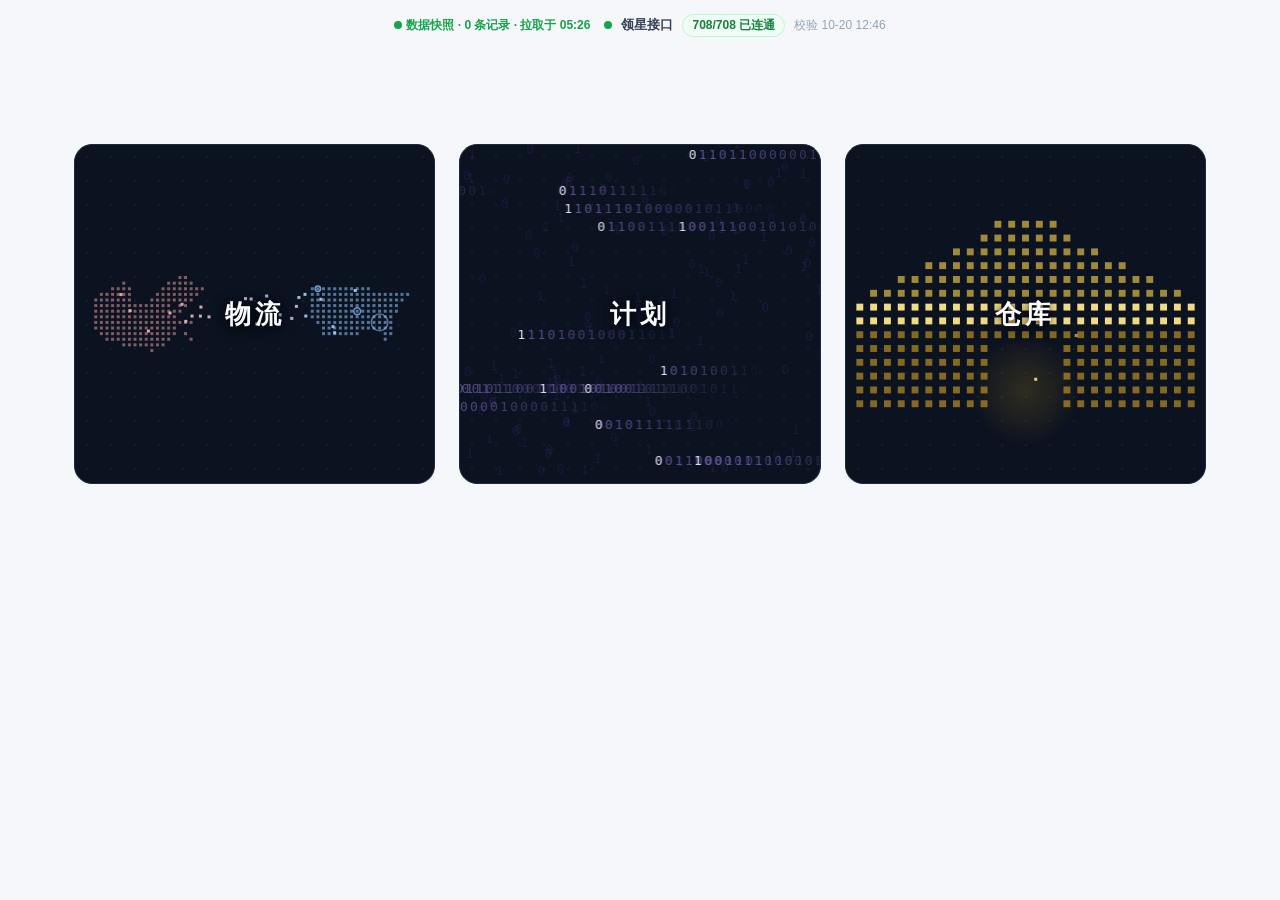
==== commit 908d90e6: "同步 patch_trend_ui 幂等修复（注入端统一纯 LF，删除端按 LF 匹配）；脱敏页与脚本同步最新" ====
--- a/logistics-dashboard/dashboard/index.html
+++ b/logistics-dashboard/dashboard/index.html
@@ -9216,6 +9216,303 @@
 
 
 <script>
+  /* ===== SPU 周度趋势·交互（2026-10-30） ===== */
+  /* v2（2026-11-02 小丁要求）：
+     ① 弱化数据展示 —— 点开不再弹「KPI 三数 + 周度明细表」的大卡片，改为一张白色半透明磨砂玻璃
+        小卡片，卡内只有一条平滑的库存波动曲线（该 SPU 在该库龄段的双数波动），就地浮在被点的格子旁；
+     ② 修掉「日期 数量」气泡关卡片后不消失的 bug —— 以前每次开卡片都往层里塞一个新气泡，
+        关闭时只隐藏了第一个，于是页面上越积越多。 */
+  var TREND_META = {
+    c0:   {i:3, t:"0-90天",    bad:false},
+    c1:   {i:4, t:"91-180天",  bad:false},
+    c2:   {i:5, t:"181-270天", bad:false},
+    c3:   {i:6, t:"271-365天", bad:true},
+    c4:   {i:7, t:"365天以上", bad:true},
+    old:  {i:2, t:"271天以上",  bad:true},
+    avail:{i:0, t:"可售",      bad:false},
+    total:{i:1, t:"总双数",    bad:false}
+  };
+
+  function tEsc(s){
+    s = String(s == null ? "" : s);
+    var o = "", i, c;
+    for(i = 0; i < s.length; i++){
+      c = s.charAt(i);
+      if(c === "&") o += "&amp;";
+      else if(c === "<") o += "&lt;";
+      else if(c === ">") o += "&gt;";
+      else if(c === '"') o += "&quot;";
+      else if(c === "'") o += "&#39;";
+      else o += c;
+    }
+    return o;
+  }
+
+  /* 关闭：卡片与气泡一律从 DOM 移除（只隐藏第一个气泡就是「关不掉」的根因） */
+  function tClose(){
+    var cards = document.querySelectorAll(".fm-trend-card"), i;
+    for(i = 0; i < cards.length; i++){ if(cards[i].parentNode) cards[i].parentNode.removeChild(cards[i]); }
+    var tips = document.querySelectorAll(".fm-trend-tip");
+    for(i = 0; i < tips.length; i++){ if(tips[i].parentNode) tips[i].parentNode.removeChild(tips[i]); }
+    window.__fmTrendAnchor = null;
+  }
+
+  function trendSeries(spu, metric, sid){
+    var T = window.__TREND || {};
+    var sh = T[String(sid)];
+    if(!sh || !sh.spu) return null;
+    var row = sh.spu[spu];
+    if(!row) return null;
+    var meta = TREND_META[metric] || TREND_META.total;
+    var out = [];
+    for(var i = 0; i < sh.weeks.length; i++){
+      var r = row[i];
+      if(!r) continue;
+      out.push({ d: sh.weeks[i], v: Number(r[meta.i]) || 0 });
+    }
+    return out.length ? out : null;
+  }
+
+  function trendNum(v){
+    return (Math.round(Number(v) || 0)).toLocaleString("en-US");
+  }
+  function trendPct(cur, prev){
+    if(!prev) return cur > 0 ? "+100%" : "0%";
+    var p = (cur - prev) / prev * 100;
+    return (p >= 0 ? "+" : "") + p.toFixed(1) + "%";
+  }
+  function trendDay(s){
+    var p = String(s || "").split("-");
+    return p.length >= 3 ? (p[1] + "/" + p[2]) : String(s || "");
+  }
+  function trendFull(s){
+    var p = String(s || "").split("-");
+    return p.length >= 3 ? (p[0] + "-" + p[1] + "-" + p[2]) : String(s || "");
+  }
+
+  /* 平滑曲线：Catmull-Rom → 三次贝塞尔（原来是折线段 L） */
+  function trendSmooth(pts){
+    var n = pts.length, i, d;
+    if(!n) return "";
+    d = "M" + pts[0][0].toFixed(1) + " " + pts[0][1].toFixed(1);
+    if(n === 1) return d;
+    for(i = 0; i < n - 1; i++){
+      var p0 = pts[i > 0 ? i-1 : 0], p1 = pts[i], p2 = pts[i+1], p3 = pts[i+2 < n ? i+2 : n-1];
+      var c1x = p1[0] + (p2[0]-p0[0]) * 0.16, c1y = p1[1] + (p2[1]-p0[1]) * 0.16;
+      var c2x = p2[0] - (p3[0]-p1[0]) * 0.16, c2y = p2[1] - (p3[1]-p1[1]) * 0.16;
+      d += " C" + c1x.toFixed(1) + " " + c1y.toFixed(1) + "," + c2x.toFixed(1) + " " + c2y.toFixed(1)
+         + "," + p2[0].toFixed(1) + " " + p2[1].toFixed(1);
+    }
+    return d;
+  }
+
+  function trendChartSVG(series, bad, W, H){
+    W = W || 430; H = H || 190;
+    var PL = 42, PR = 16, PT = 14, PB = 16;
+    var n = series.length;
+    var max = 0, min = 1e18, i;
+    for(i = 0; i < n; i++){ if(series[i].v > max) max = series[i].v; if(series[i].v < min) min = series[i].v; }
+    if(max <= 0) max = 1;
+    var lo = Math.max(0, min - (max - min) * 0.35);
+    if(max - lo < 1) lo = 0;
+    var iw = W - PL - PR, ih = H - PT - PB;
+    var step = n > 1 ? iw / (n - 1) : 0;
+    var color = bad ? "#c8102e" : "#0d3b5c";
+    var fill = bad ? "rgba(200,16,46,.09)" : "rgba(13,59,92,.09)";
+    var pts = [], d = "", area = "";
+    for(i = 0; i < n; i++){
+      var x = PL + (n > 1 ? i * step : iw / 2);
+      var y = PT + ih - ((series[i].v - lo) / (max - lo)) * ih;
+      pts.push([x, y]);
+    }
+    d = trendSmooth(pts);
+    area = d + " L" + pts[n-1][0].toFixed(1) + " " + (PT + ih) + " L" + pts[0][0].toFixed(1) + " " + (PT + ih) + " Z";
+    var s = '<svg viewBox="0 0 ' + W + ' ' + H + '" role="img" aria-label="周度趋势">';
+    s += '<line class="hl" x1="0" y1="0" x2="0" y2="' + (PT + ih) + '" style="display:none"/>';
+    s += '<g class="ax">';
+    var g;
+    for(g = 0; g <= 3; g++){
+      var gy = PT + ih - ih * g / 3;
+      var gv = Math.round(lo + (max - lo) * g / 3);
+      s += '<line x1="' + PL + '" y1="' + gy.toFixed(1) + '" x2="' + (W - PR) + '" y2="' + gy.toFixed(1) + '" stroke="#eef2f6" stroke-width="1"/>';
+      s += '<text x="' + (PL - 8) + '" y="' + (gy + 4).toFixed(1) + '" text-anchor="end" font-size="10.5" fill="#a9b6c1">' + trendNum(gv) + '</text>';
+    }
+    s += '<path d="' + area + '" fill="' + fill + '"/>';
+    s += '<path d="' + d + '" fill="none" stroke="' + color + '" stroke-width="2.4" stroke-linejoin="round" stroke-linecap="round"/>';
+    for(i = 0; i < n; i++){
+      var last = (i === n - 1);
+      s += '<circle cx="' + pts[i][0].toFixed(1) + '" cy="' + pts[i][1].toFixed(1) + '" r="' + (last ? 4.2 : 2.4) + '" fill="' + (last ? color : "#fff") + '" stroke="' + color + '" stroke-width="1.8"/>';
+      s += '<circle class="hit" data-i="' + i + '" cx="' + pts[i][0].toFixed(1) + '" cy="' + pts[i][1].toFixed(1) + '" r="10"/>';
+    }
+    var lx = pts[n-1][0], ly = pts[n-1][1];
+    var anchor = (lx > W - 90) ? "end" : "start";
+    var tx = (anchor === "end") ? lx - 9 : lx + 10;
+    s += '<text x="' + tx.toFixed(1) + '" y="' + (Math.max(PT + 11, ly - 10)).toFixed(1) + '" text-anchor="' + anchor + '" font-size="12.5" font-weight="700" fill="' + color + '">' + trendNum(series[n-1].v) + '</text>';
+    s += '</g></svg>';
+    return s;
+  }
+
+  /* 就地摆放：贴着被点的格子；下方放得下就下方，上方够就上方，两边都不够就选空间大的一边 */
+  function trendPlace(card, anchor){
+    if(!card) return;
+    var W = card.offsetWidth || 460, H = card.offsetHeight || 260, x, y;
+    var ar = (anchor && anchor.getBoundingClientRect) ? anchor.getBoundingClientRect() : null;
+    if(ar){
+      x = ar.left + ar.width / 2 - W / 2;
+      y = ar.bottom + 10;
+      if(y + H > window.innerHeight - 12){
+        var y2 = ar.top - H - 10;
+        y = (y2 >= 12) ? y2 : Math.max(12, window.innerHeight - H - 12);
+      }
+    }else{
+      x = Math.max(12, (window.innerWidth - W) / 2);
+      y = Math.max(12, (window.innerHeight - H) / 2 - 30);
+    }
+    x = Math.min(Math.max(8, x), Math.max(8, window.innerWidth - W - 8));
+    y = Math.min(Math.max(8, y), Math.max(8, window.innerHeight - H - 8));
+    card.style.left = x + "px";
+    card.style.top = y + "px";
+  }
+
+  function trendOpen(spu, metric, sid, anchor){
+    var meta = TREND_META[metric] || TREND_META.total;
+    var series = trendSeries(spu, metric, sid);
+    tClose();
+    var host = document.getElementById("lv1WhLayer") || document.body;
+
+    var h = '<div class="fm-trend-card" data-spu="' + tEsc(spu) + '">'
+      + '<div class="fm-trend-head"><b>' + tEsc(spu) + '</b><span>' + tEsc(meta.t) + '</span>'
+      + '<button type="button" class="fm-trend-x" aria-label="关闭">×</button></div>';
+    if(!series){
+      h += '<div class="fm-trend-empty">暂无历史数据<\/div>';
+    }else{
+      h += '<div class="fm-trend-chart" id="fmTrendChart"><\/div>'
+        + '<div class="fm-trend-axis"><span>' + tEsc(trendDay(series[0].d)) + '</span><span>'
+        + tEsc(trendDay(series[series.length - 1].d)) + '</span></div>';
+    }
+    h += '<\/div><div class="fm-trend-tip"><\/div>';
+
+    var wrap = document.createElement("div");
+    wrap.innerHTML = h;
+    var card = wrap.querySelector(".fm-trend-card");
+    var tip = wrap.querySelector(".fm-trend-tip");
+    host.appendChild(card);
+    host.appendChild(tip);
+    window.__fmTrendAnchor = anchor || null;
+
+    card.querySelector(".fm-trend-x").addEventListener("click", function(e){
+      e.stopPropagation();
+      tClose();
+    });
+
+    if(!series){ trendPlace(card, anchor); return; }
+
+    var chartBox = card.querySelector("#fmTrendChart");
+    var svg = null;
+    if(chartBox){
+      var cw = chartBox.clientWidth || 430;
+      var ch = chartBox.clientHeight || 190;
+      chartBox.innerHTML = trendChartSVG(series, meta.bad, cw, ch);
+      svg = chartBox.querySelector("svg");
+    }
+    var hl = card.querySelector("line.hl");
+
+    /* SVG 坐标换算：viewBox 与容器尺寸不一定同比例（preserveAspectRatio 会留边），
+       必须按「等比缩放 + 居中」换算，否则虚线（viewBox 单位）和节点（屏幕像素）对不齐 */
+    function trendMap(){
+      if(!svg) return null;
+      var hb = svg.getBoundingClientRect();
+      var a = (svg.getAttribute("viewBox") || "0 0 430 190").split(/\s+/);
+      var x0 = Number(a[0]) || 0, y0 = Number(a[1]) || 0;
+      var vw = Number(a[2]) || 430, vh = Number(a[3]) || 190;
+      var sc = Math.min(hb.width / vw, hb.height / vh);
+      if(!(sc > 0)) sc = 1;
+      var offX = hb.left + (hb.width - vw * sc) / 2;
+      var offY = hb.top + (hb.height - vh * sc) / 2;
+      return { x0:x0, y0:y0, vw:vw, vh:vh, sc:sc, offX:offX, offY:offY };
+    }
+    function focusPoint(i){
+      if(i == null || !series[i]) return;
+      var hits = card.querySelectorAll("circle.hit");
+      var c = hits[i];
+      if(!c) return;
+      var M = trendMap();
+      if(!M) return;
+      var ux = Number(c.getAttribute("cx")), uy = Number(c.getAttribute("cy"));
+      var px = M.offX + ux * M.sc, py = M.offY + uy * M.sc;
+      hl.setAttribute("x1", M.x0 + ux); hl.setAttribute("x2", M.x0 + ux);
+      hl.setAttribute("y1", M.y0); hl.setAttribute("y2", M.y0 + M.vh);
+      hl.style.display = "";
+      tip.innerHTML = tEsc(trendFull(series[i].d)) + " &nbsp;<b>" + trendNum(series[i].v) + "</b> 双";
+      tip.style.display = "block";
+      tip.style.left = Math.min(window.innerWidth - tip.offsetWidth - 8, px + 14) + "px";
+      tip.style.top = Math.max(6, py - 36) + "px";
+    }
+    if(svg){
+      svg.addEventListener("mousemove", function(e){
+        var t = e.target;
+        if(!t || !t.getAttribute || !t.getAttribute("data-i")) return;
+        focusPoint(Number(t.getAttribute("data-i")));
+      });
+      svg.addEventListener("mouseleave", function(){
+        if(hl) hl.style.display = "none";
+        tip.style.display = "none";
+      });
+    }
+    trendPlace(card, anchor);
+  }
+
+  /* ESC 关闭 */
+  document.addEventListener("keydown", function(e){
+    if((e.key === "Escape" || e.keyCode === 27) && document.querySelector(".fm-trend-card")){
+      tClose();
+    }
+  });
+
+  /* 点卡片外收起（只注册一次） */
+  if(!window.__fmTrendOutsideBound){
+    window.__fmTrendOutsideBound = 1;
+    document.addEventListener("pointerdown", function(e){
+      var c = document.querySelector(".fm-trend-card");
+      if(!c) return;
+      var t = e.target;
+      if(t && t.closest && t.closest(".fm-trend-card")) return;
+      tClose();
+    }, true);
+  }
+
+  /* 滚动/缩放时跟着锚点走；锚点滚出视口就收起 */
+  if(!window.__fmTrendFollowBound){
+    window.__fmTrendFollowBound = 1;
+    var follow = function(){
+      var c = document.querySelector(".fm-trend-card");
+      if(!c) return;
+      var a = window.__fmTrendAnchor;
+      if(a && a.getBoundingClientRect){
+        var r = a.getBoundingClientRect();
+        if(r.bottom < 0 || r.top > window.innerHeight){ tClose(); return; }
+        trendPlace(c, a);
+      }
+    };
+    window.addEventListener("scroll", follow, true);
+    window.addEventListener("resize", follow);
+  }
+
+  /* 全局事件委托：矩阵数值格可点（表头排序不受影响） */
+  document.addEventListener("click", function(e){
+    var td = (e.target && e.target.closest) ? e.target.closest("td[data-trend]") : null;
+    if(!td) return;
+    var tr = td.closest("tr");
+    if(!tr) return;
+    var spuTd = tr.querySelector("td.spu");
+    if(!spuTd) return;
+    var wrap = td.closest("#fmAgeSpu");
+    var sid = wrap ? (wrap.getAttribute("data-sid") || "") : "";
+    var spu = spuTd.getAttribute("data-spu") || (spuTd.textContent || "").trim();
+    trendOpen(spu, td.getAttribute("data-trend"), sid, td);
+  });
+</script>
+<script>
 /* ===== 店级库龄结构趋势·交互（2026-11-02） ===== */
   (function(){
     var A = window.__AGETREND || null;
@@ -9595,302 +9892,5 @@
     }
   })();
 </script>
-<script>
-  /* ===== SPU 周度趋势·交互（2026-10-30） ===== */
-  /* v2（2026-11-02 小丁要求）：
-     ① 弱化数据展示 —— 点开不再弹「KPI 三数 + 周度明细表」的大卡片，改为一张白色半透明磨砂玻璃
-        小卡片，卡内只有一条平滑的库存波动曲线（该 SPU 在该库龄段的双数波动），就地浮在被点的格子旁；
-     ② 修掉「日期 数量」气泡关卡片后不消失的 bug —— 以前每次开卡片都往层里塞一个新气泡，
-        关闭时只隐藏了第一个，于是页面上越积越多。 */
-  var TREND_META = {
-    c0:   {i:3, t:"0-90天",    bad:false},
-    c1:   {i:4, t:"91-180天",  bad:false},
-    c2:   {i:5, t:"181-270天", bad:false},
-    c3:   {i:6, t:"271-365天", bad:true},
-    c4:   {i:7, t:"365天以上", bad:true},
-    old:  {i:2, t:"271天以上",  bad:true},
-    avail:{i:0, t:"可售",      bad:false},
-    total:{i:1, t:"总双数",    bad:false}
-  };
-
-  function tEsc(s){
-    s = String(s == null ? "" : s);
-    var o = "", i, c;
-    for(i = 0; i < s.length; i++){
-      c = s.charAt(i);
-      if(c === "&") o += "&amp;";
-      else if(c === "<") o += "&lt;";
-      else if(c === ">") o += "&gt;";
-      else if(c === '"') o += "&quot;";
-      else if(c === "'") o += "&#39;";
-      else o += c;
-    }
-    return o;
-  }
-
-  /* 关闭：卡片与气泡一律从 DOM 移除（只隐藏第一个气泡就是「关不掉」的根因） */
-  function tClose(){
-    var cards = document.querySelectorAll(".fm-trend-card"), i;
-    for(i = 0; i < cards.length; i++){ if(cards[i].parentNode) cards[i].parentNode.removeChild(cards[i]); }
-    var tips = document.querySelectorAll(".fm-trend-tip");
-    for(i = 0; i < tips.length; i++){ if(tips[i].parentNode) tips[i].parentNode.removeChild(tips[i]); }
-    window.__fmTrendAnchor = null;
-  }
-
-  function trendSeries(spu, metric, sid){
-    var T = window.__TREND || {};
-    var sh = T[String(sid)];
-    if(!sh || !sh.spu) return null;
-    var row = sh.spu[spu];
-    if(!row) return null;
-    var meta = TREND_META[metric] || TREND_META.total;
-    var out = [];
-    for(var i = 0; i < sh.weeks.length; i++){
-      var r = row[i];
-      if(!r) continue;
-      out.push({ d: sh.weeks[i], v: Number(r[meta.i]) || 0 });
-    }
-    return out.length ? out : null;
-  }
-
-  function trendNum(v){
-    return (Math.round(Number(v) || 0)).toLocaleString("en-US");
-  }
-  function trendPct(cur, prev){
-    if(!prev) return cur > 0 ? "+100%" : "0%";
-    var p = (cur - prev) / prev * 100;
-    return (p >= 0 ? "+" : "") + p.toFixed(1) + "%";
-  }
-  function trendDay(s){
-    var p = String(s || "").split("-");
-    return p.length >= 3 ? (p[1] + "/" + p[2]) : String(s || "");
-  }
-  function trendFull(s){
-    var p = String(s || "").split("-");
-    return p.length >= 3 ? (p[0] + "-" + p[1] + "-" + p[2]) : String(s || "");
-  }
-
-  /* 平滑曲线：Catmull-Rom → 三次贝塞尔（原来是折线段 L） */
-  function trendSmooth(pts){
-    var n = pts.length, i, d;
-    if(!n) return "";
-    d = "M" + pts[0][0].toFixed(1) + " " + pts[0][1].toFixed(1);
-    if(n === 1) return d;
-    for(i = 0; i < n - 1; i++){
-      var p0 = pts[i > 0 ? i-1 : 0], p1 = pts[i], p2 = pts[i+1], p3 = pts[i+2 < n ? i+2 : n-1];
-      var c1x = p1[0] + (p2[0]-p0[0]) * 0.16, c1y = p1[1] + (p2[1]-p0[1]) * 0.16;
-      var c2x = p2[0] - (p3[0]-p1[0]) * 0.16, c2y = p2[1] - (p3[1]-p1[1]) * 0.16;
-      d += " C" + c1x.toFixed(1) + " " + c1y.toFixed(1) + "," + c2x.toFixed(1) + " " + c2y.toFixed(1)
-         + "," + p2[0].toFixed(1) + " " + p2[1].toFixed(1);
-    }
-    return d;
-  }
-
-  function trendChartSVG(series, bad, W, H){
-    W = W || 430; H = H || 190;
-    var PL = 42, PR = 16, PT = 14, PB = 16;
-    var n = series.length;
-    var max = 0, min = 1e18, i;
-    for(i = 0; i < n; i++){ if(series[i].v > max) max = series[i].v; if(series[i].v < min) min = series[i].v; }
-    if(max <= 0) max = 1;
-    var lo = Math.max(0, min - (max - min) * 0.35);
-    if(max - lo < 1) lo = 0;
-    var iw = W - PL - PR, ih = H - PT - PB;
-    var step = n > 1 ? iw / (n - 1) : 0;
-    var color = bad ? "#c8102e" : "#0d3b5c";
-    var fill = bad ? "rgba(200,16,46,.09)" : "rgba(13,59,92,.09)";
-    var pts = [], d = "", area = "";
-    for(i = 0; i < n; i++){
-      var x = PL + (n > 1 ? i * step : iw / 2);
-      var y = PT + ih - ((series[i].v - lo) / (max - lo)) * ih;
-      pts.push([x, y]);
-    }
-    d = trendSmooth(pts);
-    area = d + " L" + pts[n-1][0].toFixed(1) + " " + (PT + ih) + " L" + pts[0][0].toFixed(1) + " " + (PT + ih) + " Z";
-    var s = '<svg viewBox="0 0 ' + W + ' ' + H + '" role="img" aria-label="周度趋势">';
-    s += '<line class="hl" x1="0" y1="0" x2="0" y2="' + (PT + ih) + '" style="display:none"/>';
-    s += '<g class="ax">';
-    var g;
-    for(g = 0; g <= 3; g++){
-      var gy = PT + ih - ih * g / 3;
-      var gv = Math.round(lo + (max - lo) * g / 3);
-      s += '<line x1="' + PL + '" y1="' + gy.toFixed(1) + '" x2="' + (W - PR) + '" y2="' + gy.toFixed(1) + '" stroke="#eef2f6" stroke-width="1"/>';
-      s += '<text x="' + (PL - 8) + '" y="' + (gy + 4).toFixed(1) + '" text-anchor="end" font-size="10.5" fill="#a9b6c1">' + trendNum(gv) + '</text>';
-    }
-    s += '<path d="' + area + '" fill="' + fill + '"/>';
-    s += '<path d="' + d + '" fill="none" stroke="' + color + '" stroke-width="2.4" stroke-linejoin="round" stroke-linecap="round"/>';
-    for(i = 0; i < n; i++){
-      var last = (i === n - 1);
-      s += '<circle cx="' + pts[i][0].toFixed(1) + '" cy="' + pts[i][1].toFixed(1) + '" r="' + (last ? 4.2 : 2.4) + '" fill="' + (last ? color : "#fff") + '" stroke="' + color + '" stroke-width="1.8"/>';
-      s += '<circle class="hit" data-i="' + i + '" cx="' + pts[i][0].toFixed(1) + '" cy="' + pts[i][1].toFixed(1) + '" r="10"/>';
-    }
-    var lx = pts[n-1][0], ly = pts[n-1][1];
-    var anchor = (lx > W - 90) ? "end" : "start";
-    var tx = (anchor === "end") ? lx - 9 : lx + 10;
-    s += '<text x="' + tx.toFixed(1) + '" y="' + (Math.max(PT + 11, ly - 10)).toFixed(1) + '" text-anchor="' + anchor + '" font-size="12.5" font-weight="700" fill="' + color + '">' + trendNum(series[n-1].v) + '</text>';
-    s += '</g></svg>';
-    return s;
-  }
-
-  /* 就地摆放：贴着被点的格子；下方放得下就下方，上方够就上方，两边都不够就选空间大的一边 */
-  function trendPlace(card, anchor){
-    if(!card) return;
-    var W = card.offsetWidth || 460, H = card.offsetHeight || 260, x, y;
-    var ar = (anchor && anchor.getBoundingClientRect) ? anchor.getBoundingClientRect() : null;
-    if(ar){
-      x = ar.left + ar.width / 2 - W / 2;
-      y = ar.bottom + 10;
-      if(y + H > window.innerHeight - 12){
-        var y2 = ar.top - H - 10;
-        y = (y2 >= 12) ? y2 : Math.max(12, window.innerHeight - H - 12);
-      }
-    }else{
-      x = Math.max(12, (window.innerWidth - W) / 2);
-      y = Math.max(12, (window.innerHeight - H) / 2 - 30);
-    }
-    x = Math.min(Math.max(8, x), Math.max(8, window.innerWidth - W - 8));
-    y = Math.min(Math.max(8, y), Math.max(8, window.innerHeight - H - 8));
-    card.style.left = x + "px";
-    card.style.top = y + "px";
-  }
-
-  function trendOpen(spu, metric, sid, anchor){
-    var meta = TREND_META[metric] || TREND_META.total;
-    var series = trendSeries(spu, metric, sid);
-    tClose();
-    var host = document.getElementById("lv1WhLayer") || document.body;
-
-    var h = '<div class="fm-trend-card" data-spu="' + tEsc(spu) + '">'
-      + '<div class="fm-trend-head"><b>' + tEsc(spu) + '</b><span>' + tEsc(meta.t) + '</span>'
-      + '<button type="button" class="fm-trend-x" aria-label="关闭">×</button></div>';
-    if(!series){
-      h += '<div class="fm-trend-empty">暂无历史数据<\/div>';
-    }else{
-      h += '<div class="fm-trend-chart" id="fmTrendChart"><\/div>'
-        + '<div class="fm-trend-axis"><span>' + tEsc(trendDay(series[0].d)) + '</span><span>'
-        + tEsc(trendDay(series[series.length - 1].d)) + '</span></div>';
-    }
-    h += '<\/div><div class="fm-trend-tip"><\/div>';
-
-    var wrap = document.createElement("div");
-    wrap.innerHTML = h;
-    var card = wrap.querySelector(".fm-trend-card");
-    var tip = wrap.querySelector(".fm-trend-tip");
-    host.appendChild(card);
-    host.appendChild(tip);
-    window.__fmTrendAnchor = anchor || null;
-
-    card.querySelector(".fm-trend-x").addEventListener("click", function(e){
-      e.stopPropagation();
-      tClose();
-    });
-
-    if(!series){ trendPlace(card, anchor); return; }
-
-    var chartBox = card.querySelector("#fmTrendChart");
-    var svg = null;
-    if(chartBox){
-      var cw = chartBox.clientWidth || 430;
-      var ch = chartBox.clientHeight || 190;
-      chartBox.innerHTML = trendChartSVG(series, meta.bad, cw, ch);
-      svg = chartBox.querySelector("svg");
-    }
-    var hl = card.querySelector("line.hl");
-
-    /* SVG 坐标换算：viewBox 与容器尺寸不一定同比例（preserveAspectRatio 会留边），
-       必须按「等比缩放 + 居中」换算，否则虚线（viewBox 单位）和节点（屏幕像素）对不齐 */
-    function trendMap(){
-      if(!svg) return null;
-      var hb = svg.getBoundingClientRect();
-      var a = (svg.getAttribute("viewBox") || "0 0 430 190").split(/\s+/);
-      var x0 = Number(a[0]) || 0, y0 = Number(a[1]) || 0;
-      var vw = Number(a[2]) || 430, vh = Number(a[3]) || 190;
-      var sc = Math.min(hb.width / vw, hb.height / vh);
-      if(!(sc > 0)) sc = 1;
-      var offX = hb.left + (hb.width - vw * sc) / 2;
-      var offY = hb.top + (hb.height - vh * sc) / 2;
-      return { x0:x0, y0:y0, vw:vw, vh:vh, sc:sc, offX:offX, offY:offY };
-    }
-    function focusPoint(i){
-      if(i == null || !series[i]) return;
-      var hits = card.querySelectorAll("circle.hit");
-      var c = hits[i];
-      if(!c) return;
-      var M = trendMap();
-      if(!M) return;
-      var ux = Number(c.getAttribute("cx")), uy = Number(c.getAttribute("cy"));
-      var px = M.offX + ux * M.sc, py = M.offY + uy * M.sc;
-      hl.setAttribute("x1", M.x0 + ux); hl.setAttribute("x2", M.x0 + ux);
-      hl.setAttribute("y1", M.y0); hl.setAttribute("y2", M.y0 + M.vh);
-      hl.style.display = "";
-      tip.innerHTML = tEsc(trendFull(series[i].d)) + " &nbsp;<b>" + trendNum(series[i].v) + "</b> 双";
-      tip.style.display = "block";
-      tip.style.left = Math.min(window.innerWidth - tip.offsetWidth - 8, px + 14) + "px";
-      tip.style.top = Math.max(6, py - 36) + "px";
-    }
-    if(svg){
-      svg.addEventListener("mousemove", function(e){
-        var t = e.target;
-        if(!t || !t.getAttribute || !t.getAttribute("data-i")) return;
-        focusPoint(Number(t.getAttribute("data-i")));
-      });
-      svg.addEventListener("mouseleave", function(){
-        if(hl) hl.style.display = "none";
-        tip.style.display = "none";
-      });
-    }
-    trendPlace(card, anchor);
-  }
-
-  /* ESC 关闭 */
-  document.addEventListener("keydown", function(e){
-    if((e.key === "Escape" || e.keyCode === 27) && document.querySelector(".fm-trend-card")){
-      tClose();
-    }
-  });
-
-  /* 点卡片外收起（只注册一次） */
-  if(!window.__fmTrendOutsideBound){
-    window.__fmTrendOutsideBound = 1;
-    document.addEventListener("pointerdown", function(e){
-      var c = document.querySelector(".fm-trend-card");
-      if(!c) return;
-      var t = e.target;
-      if(t && t.closest && t.closest(".fm-trend-card")) return;
-      tClose();
-    }, true);
-  }
-
-  /* 滚动/缩放时跟着锚点走；锚点滚出视口就收起 */
-  if(!window.__fmTrendFollowBound){
-    window.__fmTrendFollowBound = 1;
-    var follow = function(){
-      var c = document.querySelector(".fm-trend-card");
-      if(!c) return;
-      var a = window.__fmTrendAnchor;
-      if(a && a.getBoundingClientRect){
-        var r = a.getBoundingClientRect();
-        if(r.bottom < 0 || r.top > window.innerHeight){ tClose(); return; }
-        trendPlace(c, a);
-      }
-    };
-    window.addEventListener("scroll", follow, true);
-    window.addEventListener("resize", follow);
-  }
-
-  /* 全局事件委托：矩阵数值格可点（表头排序不受影响） */
-  document.addEventListener("click", function(e){
-    var td = (e.target && e.target.closest) ? e.target.closest("td[data-trend]") : null;
-    if(!td) return;
-    var tr = td.closest("tr");
-    if(!tr) return;
-    var spuTd = tr.querySelector("td.spu");
-    if(!spuTd) return;
-    var wrap = td.closest("#fmAgeSpu");
-    var sid = wrap ? (wrap.getAttribute("data-sid") || "") : "";
-    var spu = spuTd.getAttribute("data-spu") || (spuTd.textContent || "").trim();
-    trendOpen(spu, td.getAttribute("data-trend"), sid, td);
-  });
-</script>
 </body>
 </html>
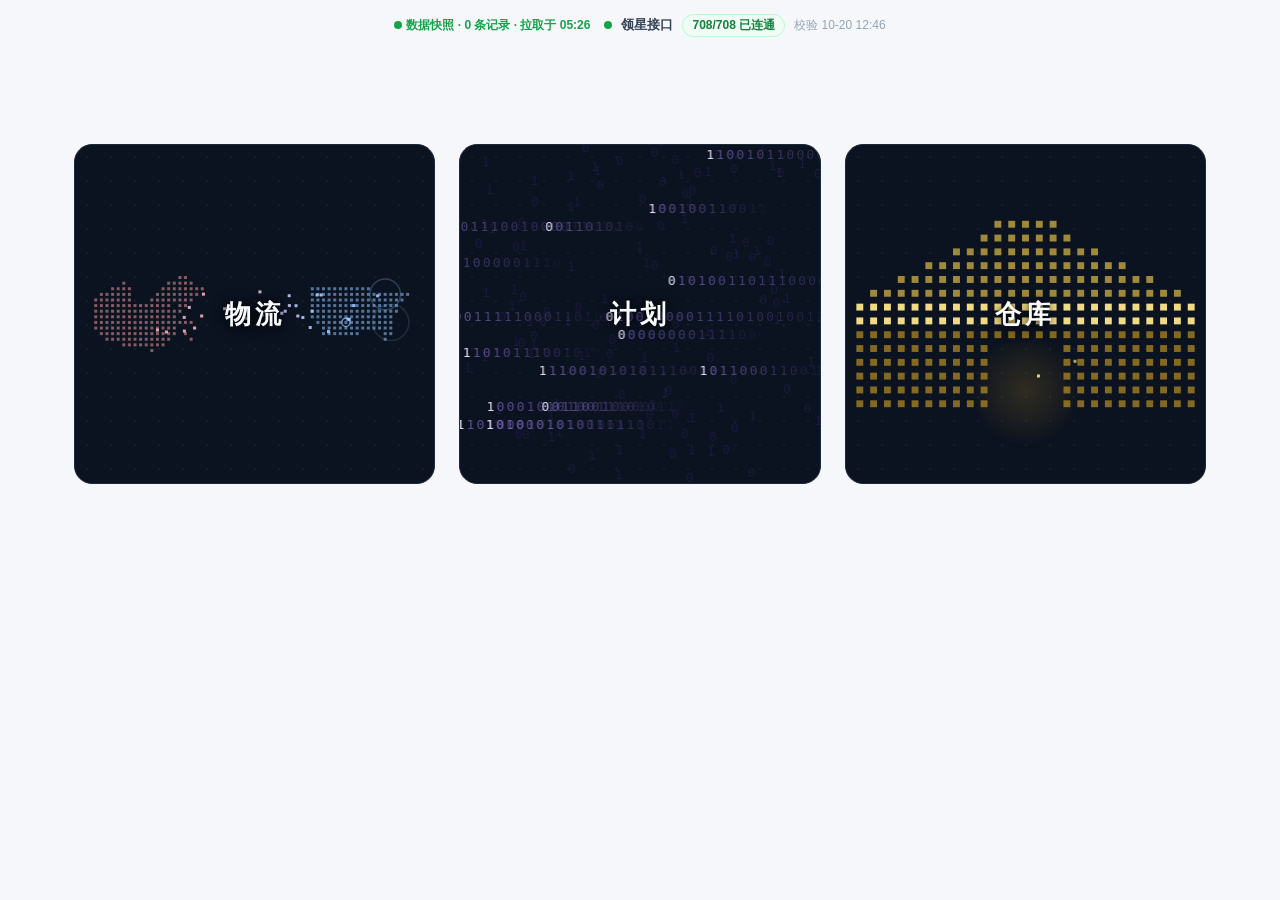
==== commit ba7d8357: "脱敏：清除公开镜像中残留的真实人名/公司名/真实站点 node id；修正 patch_trend_ui.py 换行约定（幂等）" ====
--- a/logistics-dashboard/dashboard/index.html
+++ b/logistics-dashboard/dashboard/index.html
@@ -1079,7 +1079,7 @@
 #lv1WhLayer .fm-atrend-ctip b{font-size:14px;font-weight:700;margin-left:4px;}
 /* ===== 店级库龄结构趋势·样式 END ===== */
 /* ===== SPU 周度趋势·样式（2026-10-30） ===== */
-/* v2（2026-11-02 小丁要求）：弱化数据展示 —— 白色半透明磨砂玻璃浮层，卡内只留一条平滑库存波动曲线 */
+/* v2（2026-11-02 用户要求）：弱化数据展示 —— 白色半透明磨砂玻璃浮层，卡内只留一条平滑库存波动曲线 */
 #lv1WhLayer .fm-asp-tbl td.tc{cursor:pointer;}
 #lv1WhLayer .fm-asp-tbl td.tc:hover{background:#eaf2fa;color:#0d3b5c;}
 #lv1WhLayer .fm-asp-tbl td.tc.dn:hover{background:#fdeeee;color:#c8102e;}
@@ -4450,7 +4450,7 @@
   <!--pnid:8vfWkiSGGhgEtloxQE2nWL--><!-- ④ 在途物流可视图（太平洋航线，宽屏面板） -->
   <section data-page-node-id="CiUtpidVVNeRExDK49e2fb" class="card wide-panel" id="card-transit">
     <h2 data-page-node-id="2e3G1c3mzM7YmWhz6Pglos"><!--pnid:6x2OJeZnBYeVdD4zwA53OE-->④ 在途物流可视图（太平洋航线）<span data-page-node-id="iZLAMfT2tPDujJBZik4duf" class="snapshot-tag" style="background:#dcfce7; color:#166534; border-color:#86efac"><!--pnid:2A1c4YkxGAhloIZ7wW85V6-->实时数据</span></h2>
-    <p data-page-node-id="AWEnznxJ0ubtq3R3Xt0Xx0" class="hint"><!--pnid:bxkRWbaCS9t8j4vR7A3jXc-->仅汇总<b data-page-node-id="0n5wNGaevcSsYkgAnmwDtA"><!--pnid:Mm8g4E4wMTnlwLPFbwdSsb-->杉迪对账单中未派仓（未签收）</b><!--pnid:Epv5WIMqQAVCS6kr4LNYRm-->的货件，已签收数据不再展示，数据量大幅精简：左侧<b data-page-node-id="CxOwLmahczP0LlfFZEUzc1"><!--pnid:hXvWiGJ0kbFZVsBMbK5wwg-->中国东部 3 个出口港</b><!--pnid:ecJ6agjolEYBdyOtAmZNY3-->（上海/宁波/深圳）→ 中间太平洋航线（有「在海上」货件时显示船舶）→ 右侧美国 FBA 仓点气泡（大小=在途件数，颜色=地区）。<b data-page-node-id="iRbx9UbJ0ycMETlbSDT5Fs"><!--pnid:nqQDlj9eVblfxtrqAThzHf-->点击仓点气泡</b><!--pnid:zwuBSs8o271lHDiFEMz8L7-->查看该仓点全部未派仓货件明细；<b data-page-node-id="jjEUxzJYJRW3RvLKvPsqdt"><!--pnid:Uh40zEzKqu8X1OnDpRMsnF-->鼠标滚轮</b><!--pnid:MOXxQEHqsuHFfsMmSIOn1Q-->以光标为中心缩放，<b data-page-node-id="RarqkaLtRluTllWx0IrqjE"><!--pnid:lxxyhI1PQWHeL7F9hDHkpq-->拖拽</b><!--pnid:0CuMekCX161XxPWmAMlj3e-->平移地图。</p>
+    <p data-page-node-id="AWEnznxJ0ubtq3R3Xt0Xx0" class="hint"><!--pnid:bxkRWbaCS9t8j4vR7A3jXc-->仅汇总<b data-page-node-id="0n5wNGaevcSsYkgAnmwDtA"><!--pnid:Mm8g4E4wMTnlwLPFbwdSsb-->承运人对账单中未派仓（未签收）</b><!--pnid:Epv5WIMqQAVCS6kr4LNYRm-->的货件，已签收数据不再展示，数据量大幅精简：左侧<b data-page-node-id="CxOwLmahczP0LlfFZEUzc1"><!--pnid:hXvWiGJ0kbFZVsBMbK5wwg-->中国东部 3 个出口港</b><!--pnid:ecJ6agjolEYBdyOtAmZNY3-->（上海/宁波/深圳）→ 中间太平洋航线（有「在海上」货件时显示船舶）→ 右侧美国 FBA 仓点气泡（大小=在途件数，颜色=地区）。<b data-page-node-id="iRbx9UbJ0ycMETlbSDT5Fs"><!--pnid:nqQDlj9eVblfxtrqAThzHf-->点击仓点气泡</b><!--pnid:zwuBSs8o271lHDiFEMz8L7-->查看该仓点全部未派仓货件明细；<b data-page-node-id="jjEUxzJYJRW3RvLKvPsqdt"><!--pnid:Uh40zEzKqu8X1OnDpRMsnF-->鼠标滚轮</b><!--pnid:MOXxQEHqsuHFfsMmSIOn1Q-->以光标为中心缩放，<b data-page-node-id="RarqkaLtRluTllWx0IrqjE"><!--pnid:lxxyhI1PQWHeL7F9hDHkpq-->拖拽</b><!--pnid:0CuMekCX161XxPWmAMlj3e-->平移地图。</p>
     <div data-page-node-id="tX6pfpxd1PWaSmDk1GBLNu" class="btn-row">
       <button data-page-node-id="jgOeOmatOxEpgNypoDHVaL" onclick="loadTransitMap()"><!--pnid:iUwpfRoh2x7xMuFKtPeZDv-->加载 / 刷新在途地图</button>
     </div>
@@ -4700,7 +4700,7 @@
         /* 无发货日期 → 按月份 tab 推断发货年月（1~10月=本年、11/12月=上年，与
            build_records_from_share.py 的 ym_of 同口径）。
            原来这里 return true（一律保留），把去年 11-12 月的零星小额碎料也算进了
-           「最近N个月」，运费均值被拉到几毛几分（2026-11-02 小丁指出头程 1 块不合理）。 */
+           「最近N个月」，运费均值被拉到几毛几分（2026-11-02 用户指出头程 1 块不合理）。 */
         var mm = monthKey(r.source_sheet);
         if (mm == null) return false;
         var yy = mm >= 11 ? ny - 1 : ny;
@@ -4746,7 +4746,7 @@
   }
 
   function isFast(st) { return (st || "").indexOf("快") >= 0; }
-  /* 空运单独一类（2026-11-03 小丁：空运不能跟海运混算） */
+  /* 空运单独一类（2026-11-03 用户：空运不能跟海运混算） */
   function isAir(st) { return (st || "").indexOf("空运") >= 0; }
 
   function avg1(vals) {
@@ -5039,7 +5039,7 @@
     var _m = matchSku(timeRecs);
     var matched = _m.matched, mode = _m.mode;
     /* 时间窗口内查不到 → 回退到该 SKU 最近一次发货的月份（成本不会突变）。
-       2026-11-02 小丁要求「头程单价」必须是有意义的数，不能因为最近3个月没发货就空着。 */
+       2026-11-02 用户要求「头程单价」必须是有意义的数，不能因为最近3个月没发货就空着。 */
     if (!matched.length && tokens.length && !body.target_month) {
       var latestYm = null;
       all.forEach(function (r) {
@@ -5077,7 +5077,7 @@
     matchedSkus.sort();
 
     var agg = skuAggregate(matched);
-    /* 空运单独算：头条与船型拆分都不能把空运混进海运（2026-11-03 小丁） */
+    /* 空运单独算：头条与船型拆分都不能把空运混进海运（2026-11-03 用户） */
     var airRows = matched.filter(function (r) { return isAir(r.ship_type); });
     var seaRows = matched.filter(function (r) { return !isAir(r.ship_type); });
     var seaAgg = skuAggregate(seaRows);
@@ -5717,12 +5717,12 @@
     if (data.unmapped_count > 0) {
       html += `<div class="info-row warn">未归类仓点（${data.unmapped_count} 个，按"未知"处理）：${data.unmapped_warehouses.join("、")}<\/div>`;
     }
-    // 时效（杉迪对账单）摘要
+    // 时效（承运人对账单）摘要
     const tr = data.transit || {};
     if (tr.ran) {
       const regionEntries = Object.entries(tr.by_region_median || {});
       const shipEntries = Object.entries(tr.by_ship_type_median || {});
-      html += `<div class="info-row"><b>时效（杉迪对账单）<\/b>：杉迪 ${tr.log_total} 条日志 → 匹配发货 ${tr.matched_with_log} → 写入 transit_days <b>${tr.transit_filled}<\/b> 条<\/div>`;
+      html += `<div class="info-row"><b>时效（承运人对账单）<\/b>：承运商 ${tr.log_total} 条日志 → 匹配发货 ${tr.matched_with_log} → 写入 transit_days <b>${tr.transit_filled}<\/b> 条<\/div>`;
       if (regionEntries.length) {
         html += `<div class="info-row">  按地区中位数：`;
         html += regionEntries.map(([k, v]) => `<code>${k}<\/code> ${v.median} 天 (n=${v.samples})`).join(" · ");
@@ -5734,7 +5734,7 @@
         html += `<\/div>`;
       }
     } else if (tr.transit_log_path) {
-      html += `<div class="info-row warn">时效未匹配：杉迪对账单未读取或无可写项（${tr.error || "无匹配"}）<\/div>`;
+      html += `<div class="info-row warn">时效未匹配：承运人对账单未读取或无可写项（${tr.error || "无匹配"}）<\/div>`;
     }
     box.innerHTML = html;
   } catch (e) {
@@ -5743,7 +5743,7 @@
 }
 
 // === 时效日志整合说明 ===
-// 浙江杉迪对账单 → transit_days 已集成到卡片③「导入发货数据」的流程里。
+// 承运人对账单 → transit_days 已集成到卡片③「导入发货数据」的流程里。
 // 用户无需单独导入，点击「导入发货数据」按钮会自动跑匹配，transit_days 立即可被卡片① / ② 读到。
 // 本文件不再保留「导入时效日志」的独立按钮 / 摘要渲染（避免 UI 冗余）。
 
@@ -7235,7 +7235,7 @@
      （如「美森正班卡派」「OA普船」「芝加哥卡派」）原文落在渠道列，
      船型列只留归并后的「普船/快船」。所以 raw = 渠道 || 船型 才是完整原文。 */
   var EXPRESS_KEYS = ["美森", "快船", "快线"];
-  /* 空运（2026-11-03 小丁）：原文含「空运」的单独一类，不与海运混算 */
+  /* 空运（2026-11-03 用户）：原文含「空运」的单独一类，不与海运混算 */
   function isAirText(rec) {
     var raw = String((rec && rec.channel) || (rec && rec.ship_type) || "");
     return raw.indexOf("空运") >= 0;
@@ -7638,7 +7638,7 @@
       l.batchKey = l.meta.ship ? l.meta.ship.slice(5, 10) : "未知";
     });
 
-    /* 2026-11-02 小丁定：放开原来的「最近3个月」窗口，改成「只显示还在途的批次」。
+    /* 2026-11-02 用户定：放开原来的「最近3个月」窗口，改成「只显示还在途的批次」。
        · 整批都已入仓的老批次（5-8 月那 34,233 双）不再出现在月度卡片/批次表里；
        · 还没入仓的老批次照样显示 —— 3 个月窗口会把它们误伤掉；
        · 1-4 月更早批次领星里没有，不补齐（不影响在途口径）。
@@ -7654,7 +7654,7 @@
     skuRows = skuRows.filter(function (l) { return l.meta && l.meta.ship; });
     /* 过滤粒度 = **月份**，不是批次。
        批次级过滤会把「月内已全部入仓的批次」也剔掉 → 9 月的 09-05 那批 2,712 双不见了，
-       合计 17,910 和实际发货 20,597 对不上（小丁 2026-11-02 提出）。
+       合计 17,910 和实际发货 20,597 对不上（用户 2026-11-02 提出）。
        改成：整月都没有在途货件的月份（5-8 月那 34,233 双）不出现；
        月份一旦出现，它里面所有批次（含已全部入仓的）都保留 ——
        入仓数 / 到仓进度才算得出来，月度合计也和实际发货对得上。 */
@@ -7823,7 +7823,7 @@
   }
 
   /* ---- 数据格子悬停卡片：展示该 (SKU × 批次) 的明细（货件 / 品名 / 已发 / 入仓）----
-     视觉按小李《杉迪货流·界面设计规范》§6.2，母版 = 货件编号气泡 .sku-fba-tooltip。 */
+     视觉按视觉《供应链货流·界面设计规范》§6.2，母版 = 货件编号气泡 .sku-fba-tooltip。 */
   var _cellTip = null, _cellTipTimer = null;
   function hideCellTip() {
     if (_cellTipTimer) { clearTimeout(_cellTipTimer); _cellTipTimer = null; }
@@ -8836,7 +8836,7 @@
 
 <style>
 /* ==========================================================================
-   §8 物流模块卡片美学（2026-11-02 小丁定 · 物流功能向仓库功能看齐）
+   §8 物流模块卡片美学（2026-11-02 用户定 · 物流功能向仓库功能看齐）
    边界：只同步 UI 美学（长什么样）——不动数据 / 不动算法 / 不动交互流程 /
         不删功能 / 不加功能 / 不改文案含义。
    作用域：物流模块（#card-freight / #card-sku-cost / #card-avg / #card-transit /
@@ -9217,7 +9217,7 @@
 
 <script>
   /* ===== SPU 周度趋势·交互（2026-10-30） ===== */
-  /* v2（2026-11-02 小丁要求）：
+  /* v2（2026-11-02 用户要求）：
      ① 弱化数据展示 —— 点开不再弹「KPI 三数 + 周度明细表」的大卡片，改为一张白色半透明磨砂玻璃
         小卡片，卡内只有一条平滑的库存波动曲线（该 SPU 在该库龄段的双数波动），就地浮在被点的格子旁；
      ② 修掉「日期 数量」气泡关卡片后不消失的 bug —— 以前每次开卡片都往层里塞一个新气泡，
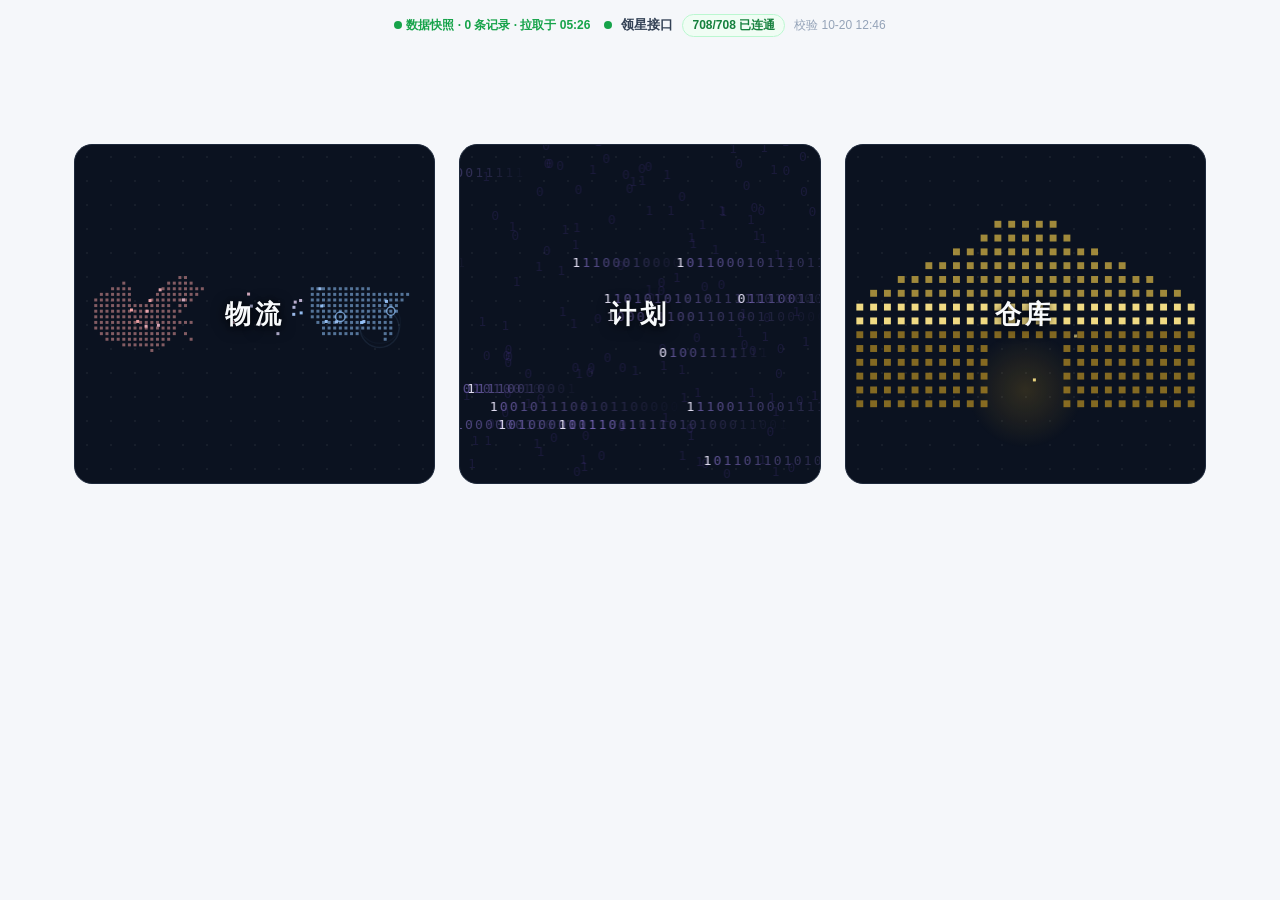
==== commit 8460b40c: "新增：库龄库存报告模块（1店先试）数据层/页面注入/共享渲染器；脱敏补漏（真实店名与 sid）" ====
--- a/logistics-dashboard/dashboard/index.html
+++ b/logistics-dashboard/dashboard/index.html
@@ -1371,7 +1371,7 @@
     </div>
   </div>
 </section>
-<!--pnid:DVcqSq90lm6Kw6MWWrgDEi--><!-- ===== lv1 计划 · 第 2 层：功能① 基础数据（3店近2周销量 + 当前FBA库存，数据源：领星ERP） ===== -->
+<!--pnid:DVcqSq90lm6Kw6MWWrgDEi--><!-- ===== lv1 计划 · 第 2 层：功能① 基础数据（FBA 店铺近 2 周销量 + 当前FBA库存，数据源：领星ERP） ===== -->
 <section data-page-node-id="Uj2BJ51JAUQWmWTpOy5gg5" class="lv1-plan-layer" id="lv1PlanLayer">
   <div data-page-node-id="mrHKUN86fGIIhJ5YEPMnN2" class="lv1-plan-head">
     <div data-page-node-id="cSrdKs7kpALb6JkkzsWFFv" class="lv1-plan-title"><!--pnid:KIakaaj1hDv5NQYVUMDwJa-->计划 · 功能① 基础数据</div>
@@ -4153,7 +4153,7 @@
 })();
 </script>
 <script data-page-node-id="IaLZHYMjU2qTNNLz3uTe6w" data-pnid-children="3ScqMsEOdNTcSrFarnoIZ8">
-/* ===== 计划·功能① 基础数据（3店近2周销量 + 当前FBA库存）=====
+/* ===== 计划·功能① 基础数据（FBA 店铺近 2 周销量 + 当前FBA库存）=====
    数据源：领星 ERP。接口恢复后把快照填入 window.__PLAN_BASE 再重导即可，
    渲染函数按数据动态生成表格（店铺数/日期列均自适应）。 */
 (function(){
